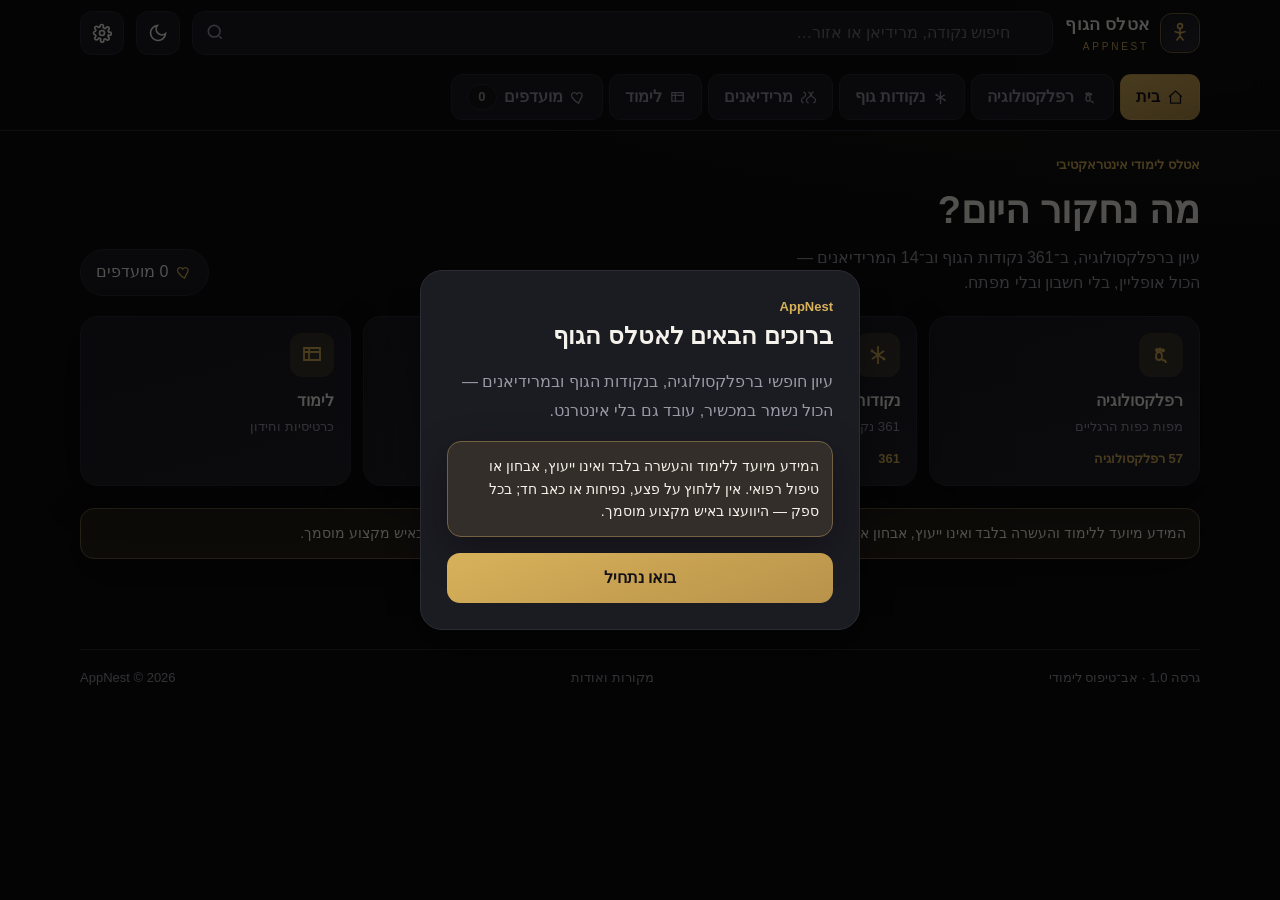
==== index.html @ bbc972d0 "Add files via upload" ====
<!doctype html>
<html lang="he" dir="rtl">
<head>
<meta charset="utf-8">
<meta name="viewport" content="width=device-width,initial-scale=1,viewport-fit=cover">
<meta name="theme-color" content="#0d0d0f">
<title>אטלס הגוף — AppNest</title>
<link rel="manifest" href="manifest.json">
<link rel="icon" href="icon-192.png">
<link rel="apple-touch-icon" href="icon-192.png">
<style>
:root{
  --gold:#d8b25a; --gold-2:#b8924a; --gold-soft:#e7cd8a;
  --bg:#0d0d0f; --bg2:#15151a; --card:#1b1b22; --card2:#22222b;
  --line:#2c2c36; --ink:#f4f2ea; --muted:#9a99a5; --ok:#5fbf8f; --bad:#e06a5c;
  --radius:18px; --shadow:0 14px 40px #00000055;
}
/* ---- palettes ---- */
[data-pal="onyx"]{ --gold:#d8b25a; --gold-2:#b8924a; --gold-soft:#e7cd8a; }
[data-pal="jade"]{ --gold:#6fc9a6; --gold-2:#3f9c7c; --gold-soft:#a6e6cf; }
[data-pal="ruby"]{ --gold:#e08a7d; --gold-2:#c05f52; --gold-soft:#f2b7ad; }
[data-pal="sky"]{ --gold:#7fb2e6; --gold-2:#4f86c6; --gold-soft:#b6d6f4; }
[data-pal="amethyst"]{ --gold:#b79ae0; --gold-2:#8a68c6; --gold-soft:#d8c6f2; }
/* ---- day mode ---- */
[data-theme="day"]{
  --bg:#f6f3ec; --bg2:#efeadf; --card:#ffffff; --card2:#f4f1e8;
  --line:#e0dccf; --ink:#1c1b18; --muted:#6d6a60; --shadow:0 14px 40px #1b160a14;
}
*{box-sizing:border-box}
html,body{margin:0}
body{
  font:16px/1.55 -apple-system,"Segoe UI",Arial,sans-serif;
  background:radial-gradient(120% 60% at 90% -10%, color-mix(in srgb,var(--gold) 12%, transparent), transparent 60%), var(--bg);
  color:var(--ink); -webkit-tap-highlight-color:transparent; min-height:100vh;
}
button,input,select,textarea{font:inherit;color:inherit}
button{cursor:pointer}
img{max-width:100%}
.hide{display:none!important}
.gold{color:var(--gold)}
h1,h2,h3{margin:0;font-weight:800}
small{color:var(--muted)}
.wrap{width:min(1120px,100% - 28px);margin:auto}

/* header */
header{position:sticky;top:0;z-index:20;background:color-mix(in srgb,var(--bg) 82%, transparent);backdrop-filter:blur(14px);border-bottom:1px solid var(--line)}
.bar{display:flex;align-items:center;gap:12px;padding:11px 0}
.brand{display:flex;align-items:center;gap:11px;cursor:pointer}
.logo{width:40px;height:40px;border-radius:12px;flex:none;display:grid;place-items:center;
  background:linear-gradient(150deg,#1a1a20,#2a2a34);border:1px solid color-mix(in srgb,var(--gold) 45%,var(--line));box-shadow:inset 0 0 0 1px #0004}
.logo svg{width:24px;height:24px}
.brand b{font-size:17px;letter-spacing:.2px}
.brand small{display:block;letter-spacing:.28em;font-size:10px;margin-top:1px}
.search{flex:1;position:relative;min-width:0}
.search input{width:100%;height:44px;border:1px solid var(--line);border-radius:13px;background:var(--card);padding:0 42px 0 14px}
.search svg{position:absolute;inset-inline-start:auto;inset-inline-end:13px;top:11px;width:20px;height:20px;color:var(--muted)}
.iconbtn{width:44px;height:44px;flex:none;border:1px solid var(--line);border-radius:12px;background:var(--card);display:grid;place-items:center}
.iconbtn svg{width:20px;height:20px}
.iconbtn:hover{border-color:color-mix(in srgb,var(--gold) 55%,var(--line))}

/* nav */
nav{display:flex;gap:6px;overflow-x:auto;padding:8px 0 10px;scrollbar-width:none}
nav::-webkit-scrollbar{display:none}
.tab{white-space:nowrap;border:1px solid var(--line);background:var(--card);border-radius:11px;padding:9px 15px;color:var(--muted);font-weight:600;display:flex;gap:7px;align-items:center}
.tab svg{width:17px;height:17px}
.tab.active{background:linear-gradient(160deg,var(--gold),var(--gold-2));color:#141018;border-color:transparent;font-weight:800}

main{padding:18px 0 90px}
.screen{animation:fade .25s ease}
@keyframes fade{from{opacity:0;transform:translateY(6px)}to{opacity:1;transform:none}}

/* home */
.hero{display:flex;justify-content:space-between;align-items:flex-end;gap:16px;margin:6px 0 20px}
.eyebrow{color:var(--gold);font-weight:700;font-size:13px}
.hero h1{font-size:clamp(25px,5vw,38px);margin-top:6px}
.hero p{color:var(--muted);margin:6px 0 0;max-width:46ch}
.favpill{border:1px solid var(--line);background:var(--card);border-radius:30px;padding:10px 15px;display:flex;gap:8px;align-items:center;white-space:nowrap}
.favpill svg{width:17px;height:17px;color:var(--gold)}
.tiles{display:grid;grid-template-columns:repeat(4,1fr);gap:12px}
.tile{text-align:start;border:1px solid var(--line);background:linear-gradient(165deg,var(--card),var(--card2));border-radius:var(--radius);padding:16px;display:flex;flex-direction:column;gap:12px;min-height:120px;box-shadow:var(--shadow);transition:transform .15s,border-color .15s}
.tile:hover{transform:translateY(-3px);border-color:color-mix(in srgb,var(--gold) 50%,var(--line))}
.tile .ic{width:44px;height:44px;border-radius:12px;display:grid;place-items:center;background:color-mix(in srgb,var(--gold) 16%,transparent);color:var(--gold)}
.tile .ic svg{width:24px;height:24px}
.tile b{font-size:16px}
.tile small{display:block;margin-top:3px}
.tile .cnt{margin-top:auto;font-size:13px;color:var(--gold);font-weight:700}

.section-head{display:flex;justify-content:space-between;align-items:flex-end;margin:24px 0 14px;gap:12px}
.section-head h2{font-size:20px}
.card{border:1px solid var(--line);background:var(--card);border-radius:var(--radius);box-shadow:var(--shadow)}

/* workspace (map + list) */
.workspace{display:grid;grid-template-columns:minmax(0,1.6fr) minmax(280px,.9fr);gap:14px}
.toolbar{display:flex;gap:9px;flex-wrap:wrap;align-items:center;padding:13px 15px;border-bottom:1px solid var(--line)}
.toolbar .seg{display:flex;gap:6px;flex-wrap:wrap}
.chip{border:1px solid var(--line);background:var(--bg2);border-radius:10px;padding:8px 12px;font-weight:600;font-size:14px;display:flex;gap:6px;align-items:center}
.chip svg{width:16px;height:16px}
.chip.active{background:linear-gradient(160deg,var(--gold),var(--gold-2));color:#141018;border-color:transparent}
select.chip{padding-inline-end:26px}
.stage{position:relative;background:var(--bg2);min-height:360px;display:grid;place-items:center;overflow:auto;max-height:72vh;padding:14px}
.stage.body{background:#050507;padding:0}
.stage img{display:block;width:var(--zoom,100%);max-width:none;height:auto;margin:auto}
.stage.body img{width:100%;max-width:520px}
.pin{position:absolute;width:34px;height:34px;border-radius:50%;border:3px solid #fff;background:var(--gold-2);color:#fff;font-weight:800;box-shadow:0 4px 12px #0009;display:grid;place-items:center;transform:translate(50%,-50%)}
.acupin{position:absolute;width:15px;height:15px;padding:0;border-radius:50%;border:2px solid #fff;background:var(--gold);box-shadow:0 1px 6px #000a;transform:translate(-50%,-50%);transition:.12s}
.acupin:hover,.acupin:focus{width:24px;height:24px;z-index:3;outline:none}
.map-note{margin:0;padding:12px 15px;border-top:1px solid var(--line);color:var(--muted);font-size:13px}
.zoombar{display:flex;gap:8px;align-items:center;padding:11px 15px;border-top:1px solid var(--line)}
.zoombar input{flex:1}
.zoombar button{width:38px;height:38px;border:1px solid var(--line);background:var(--bg2);border-radius:10px;font-weight:800}
.zonegrid{display:grid;grid-template-columns:repeat(auto-fill,minmax(46px,1fr));gap:7px;padding:13px 15px;border-top:1px solid var(--line)}
.zonegrid button{min-height:42px;border:1px solid color-mix(in srgb,var(--gold) 35%,var(--line));background:color-mix(in srgb,var(--gold) 10%,transparent);color:var(--gold);border-radius:10px;font-weight:800}
.zonegrid button:hover{background:linear-gradient(160deg,var(--gold),var(--gold-2));color:#141018}

.list{max-height:72vh;overflow:auto;padding:8px}
.list-head{display:flex;align-items:center;gap:8px;justify-content:space-between;padding:8px 8px 12px;flex-wrap:wrap}
.list-head b{font-size:15px}
.count{background:var(--bg2);border:1px solid var(--line);border-radius:20px;padding:2px 10px;font-size:13px;color:var(--muted)}
.row{width:100%;text-align:start;border:1px solid transparent;background:transparent;border-radius:13px;padding:10px;display:grid;grid-template-columns:48px 1fr 16px;gap:10px;align-items:center;color:var(--ink)}
.row:hover{background:var(--card2);border-color:var(--line)}
.code{direction:ltr;min-width:48px;height:48px;padding:0 6px;border-radius:12px;background:color-mix(in srgb,var(--gold) 14%,transparent);color:var(--gold);display:grid;place-items:center;font-weight:800;font-size:14px}
.row b{display:block;font-size:15px}
.row small{display:block}
.row em{font-style:normal;font-size:11px;color:var(--gold);font-weight:700}
.row .chev{color:var(--muted)}
.empty{text-align:center;color:var(--muted);padding:34px 14px}

/* meridians grid */
.mgrid{display:grid;grid-template-columns:repeat(auto-fill,minmax(150px,1fr));gap:12px}
.mcard{text-align:start;border:1px solid var(--line);background:var(--card);border-radius:var(--radius);padding:14px;display:flex;flex-direction:column;gap:6px}
.mcard:hover{border-color:color-mix(in srgb,var(--gold) 50%,var(--line))}
.mcard .ab{direction:ltr;font-weight:800;color:var(--gold);letter-spacing:1px}
.mcard b{font-size:15px}
.mcard small{color:var(--muted)}
.mdot{width:100%;height:6px;border-radius:6px;margin-top:4px;background:linear-gradient(90deg,var(--gold),var(--gold-2))}

/* detail sheet */
.scrim{position:fixed;inset:0;background:#0009;z-index:40;opacity:0;pointer-events:none;transition:.2s}
.scrim.open{opacity:1;pointer-events:auto}
.sheet{position:fixed;inset-block:0;inset-inline-end:0;width:min(94vw,440px);background:var(--card);z-index:41;box-shadow:var(--shadow);transform:translateX(110%);transition:transform .25s;overflow:auto;padding:22px}
[dir=rtl] .sheet{transform:translateX(-110%)}
.sheet.open{transform:none!important}
.sheet .x{position:absolute;inset-inline-start:16px;top:16px;border:1px solid var(--line);background:var(--bg2);border-radius:10px;width:38px;height:38px;display:grid;place-items:center}
.sheet .bigcode{direction:ltr;width:70px;height:70px;border-radius:18px;background:linear-gradient(160deg,var(--gold),var(--gold-2));color:#141018;display:grid;place-items:center;font-weight:800;font-size:20px;margin-top:34px}
.sheet .type{color:var(--gold);font-weight:700;font-size:13px;margin-top:14px}
.sheet h2{font-size:25px;margin:4px 0 2px}
.sheet .zh{direction:ltr;color:var(--muted)}
.sheet section{border-top:1px solid var(--line);padding:15px 0 0;margin-top:15px}
.sheet section b{font-size:13px;color:var(--muted);display:block;margin-bottom:5px}
.sheet section p{margin:0;line-height:1.7}
.sheet .en{direction:ltr;font-size:14px;color:var(--muted)}
.warn{background:color-mix(in srgb,var(--gold) 12%,transparent);border:1px solid color-mix(in srgb,var(--gold) 40%,var(--line));border-radius:14px;padding:13px;margin-top:16px;font-size:14px;line-height:1.6}
.btn{width:100%;border:0;border-radius:13px;padding:13px;font-weight:800;background:linear-gradient(160deg,var(--gold),var(--gold-2));color:#141018;margin-top:16px;display:flex;gap:8px;align-items:center;justify-content:center}
.btn.ghost{background:var(--bg2);color:var(--ink);border:1px solid var(--line)}
.btn svg{width:18px;height:18px}

/* learn */
.learn-wrap{max-width:640px;margin:auto}
.flash{min-height:260px;display:flex;flex-direction:column;justify-content:center;align-items:center;text-align:center;padding:30px;gap:14px}
.flash .code{width:auto;height:auto;padding:8px 16px;font-size:22px}
.flash .q{font-size:20px;font-weight:700}
.flash .a{color:var(--muted);line-height:1.7}
.opts{display:grid;gap:10px;margin-top:8px}
.opt{border:1px solid var(--line);background:var(--card);border-radius:13px;padding:13px 15px;text-align:start;font-weight:600}
.opt:hover{border-color:color-mix(in srgb,var(--gold) 50%,var(--line))}
.opt.correct{background:color-mix(in srgb,var(--ok) 22%,transparent);border-color:var(--ok)}
.opt.wrong{background:color-mix(in srgb,var(--bad) 20%,transparent);border-color:var(--bad)}
.progress{height:8px;background:var(--bg2);border:1px solid var(--line);border-radius:8px;overflow:hidden;margin:14px 0}
.progress i{display:block;height:100%;background:linear-gradient(90deg,var(--gold),var(--gold-2));width:0;transition:.3s}

/* settings/forms */
.field{margin:14px 0}
.field label{display:block;font-weight:700;margin-bottom:7px;font-size:14px}
.field input,.field select{width:100%;height:46px;border:1px solid var(--line);border-radius:12px;background:var(--bg2);padding:0 13px}
.pals{display:flex;gap:10px;flex-wrap:wrap}
.pals button{width:46px;height:46px;border-radius:50%;border:2px solid var(--line);position:relative}
.pals button.active{border-color:var(--ink);box-shadow:0 0 0 2px var(--gold)}
.seg-toggle{display:flex;border:1px solid var(--line);border-radius:12px;overflow:hidden}
.seg-toggle button{flex:1;padding:12px;background:var(--bg2);font-weight:700}
.seg-toggle button.active{background:linear-gradient(160deg,var(--gold),var(--gold-2));color:#141018}
.setrow{display:flex;gap:10px;flex-wrap:wrap;margin-top:10px}
.setrow .btn{margin-top:0;flex:1;min-width:140px}

/* onboarding */
.modal{position:fixed;inset:0;z-index:60;background:#000a;display:grid;place-items:center;padding:18px}
.modal .box{background:var(--card);border:1px solid var(--line);border-radius:22px;padding:26px;max-width:440px;width:100%;box-shadow:var(--shadow)}
.modal h2{font-size:24px}
.modal .steps{color:var(--muted);line-height:1.8;margin:14px 0}

footer{border-top:1px solid var(--line);padding:18px 0 26px;color:var(--muted);font-size:13px;display:flex;gap:6px;justify-content:space-between;flex-wrap:wrap}
footer a{color:var(--gold)}

@media(max-width:820px){
  .tiles{grid-template-columns:1fr 1fr}
  .workspace{grid-template-columns:1fr}
  .brand small{display:none}
  .hero{flex-direction:column;align-items:stretch}
}
@media(prefers-reduced-motion:reduce){*{animation:none!important;transition:none!important}}
</style>
</head>
<body data-pal="onyx" data-theme="night" dir="rtl">

<header>
  <div class="wrap bar">
    <div class="brand" data-go="home">
      <span class="logo"><svg viewBox="0 0 24 24" fill="none" stroke="var(--gold)" stroke-width="1.7"><circle cx="12" cy="5" r="2.4"/><path d="M12 7.4V15M12 15l-3.4 4.6M12 15l3.4 4.6M6.5 10.5 12 12l5.5-1.5"/><circle cx="12" cy="12" r="0.9" fill="var(--gold)" stroke="none"/></svg></span>
      <div><b>אטלס הגוף</b><small class="gold">APPNEST</small></div>
    </div>
    <div class="search">
      <svg viewBox="0 0 24 24" fill="none" stroke="currentColor" stroke-width="2"><circle cx="11" cy="11" r="7"/><path d="m20 20-3.2-3.2"/></svg>
      <input id="q" placeholder="חיפוש נקודה, מרידיאן או אזור…" autocomplete="off">
    </div>
    <button class="iconbtn" id="themeBtn" aria-label="מצב תצוגה"><svg id="themeIco" viewBox="0 0 24 24" fill="none" stroke="currentColor" stroke-width="2"><path d="M21 12.8A9 9 0 1 1 11.2 3 7 7 0 0 0 21 12.8Z"/></svg></button>
    <button class="iconbtn" data-go="settings" aria-label="הגדרות"><svg viewBox="0 0 24 24" fill="none" stroke="currentColor" stroke-width="2"><circle cx="12" cy="12" r="3"/><path d="M19.4 15a1.6 1.6 0 0 0 .3 1.8l.1.1a2 2 0 1 1-2.8 2.8l-.1-.1a1.6 1.6 0 0 0-2.7 1.1V21a2 2 0 0 1-4 0v-.2A1.6 1.6 0 0 0 7 19.3l-.1.1a2 2 0 1 1-2.8-2.8l.1-.1A1.6 1.6 0 0 0 3 13.8a2 2 0 0 1 0-3.6 1.6 1.6 0 0 0 1.2-2.6l-.1-.1A2 2 0 1 1 6.9 4.7l.1.1A1.6 1.6 0 0 0 9.7 3.9V3.8a2 2 0 0 1 4 0v.2A1.6 1.6 0 0 0 17 5.5l.1-.1a2 2 0 1 1 2.8 2.8l-.1.1a1.6 1.6 0 0 0 1.2 2.6h.2a2 2 0 0 1 0 4h-.2a1.6 1.6 0 0 0-1.4.9Z"/></svg></button>
  </div>
  <div class="wrap"><nav id="nav"></nav></div>
</header>

<main class="wrap"><div id="view"></div></main>

<footer class="wrap">
  <span>גרסה 1.0 · אב־טיפוס לימודי</span>
  <span data-go="about" style="cursor:pointer">מקורות ואודות</span>
  <span>AppNest © 2026</span>
</footer>

<div class="scrim" id="scrim"></div>
<aside class="sheet" id="sheet"></aside>

<script>window.ATLAS={"points":[{"c":"LU 1","py":"Zhongfu","zh":"中府","m":"LU","loc":"Laterosuperior to the sternum, 1 cun below Yunmen (LU 2), at the level of the first intercostal space, 6 cun lateral to the anterior midline.","ind":"cough, asthma, pain in the chest, shoulder and back, fullness in the chest.","mth":"Puncture obliquely 0.5-0.8 cun towards the lateral aspect of the chest. To avoid injuring the lung, never puncture deeply towards the medial aspect. Moxibustion is applicable."},{"c":"LU 2","py":"Yunmen","zh":"雲(云)門(门)","m":"LU","loc":"In the superior lateral part of the anterior thoracic wall, superior to the coracoid process of scapula, in the depression of the infraclavicular fossa, 6 cun lateral to the anterior midline.","ind":"cough, asthma, pain in the chest, shoulder and arm, fullness in the chest.","mth":"Puncture obliquely 0.5-0.8 inch towards the lateral aspect of the chest. To avoid injuring the lung, never puncture deeply towards the medial aspect. Moxibustion is applicable."},{"c":"LU 3","py":"Tianfu","zh":"天府","m":"LU","loc":"On the medial aspect of the upper arm, 3 cun below the end of axillary fold, on the radial side of m. biceps brachii.","ind":"asthma, epistaxis, pain in the medial aspect of the upper arm.","mth":"Puncture perpendicularly 0.5-1 inch."},{"c":"LU 4","py":"Xiabai","zh":"俠(侠)白","m":"LU","loc":"On the medial aspect of the upper arm, 4 cun below the anterior end of the axillary fold, or 5 cun above the cubital crease, on the radial side of m. biceps brachii.","ind":"cough, fullness in the chest, pain in the medial aspect of the upper arm.","mth":"Puncture perpendicularly 0.5-1 inch. Moxibustion is applicable."},{"c":"LU 5","py":"Chize","zh":"尺澤(泽,沢)","m":"LU","loc":"On the cubital crease, in the depression of the radial side of the tendon of m. biceps brachii. This point is located with the elbow slightly flexed.","ind":"cough, hemoptysis, afternoon fever, asthma, sore throat, fullness in the chest, infantile convulsion, spasmodic pain of the elbow and arm, mastitis.","mth":"puncture perpendicularly 0.5-1 inch."},{"c":"LU 6","py":"Kongzui","zh":"孔最","m":"LU","loc":"On the palmar aspect of the forearm, on the line joining Taiyuan (LU 9) and Chize (LU 5), 7 cun above the transverse crease of the wrist.","ind":"cough, pain in the chest, asthma, hemoptysis, sore throat, spasmodic pain of the elbow and arm.","mth":"Puncture perpendicularly 0.5-1 inch. Moxibustion is applicable."},{"c":"LU 7","py":"Lieque","zh":"列缺","m":"LU","loc":"Superior to the styloid process of the radius, 1.5 cun above the transverse crease of the wrist between the tendons of brachioradial muscle and abductor pollicis longus muscle. When the index fingers and thumbs of both hands are crossed with the index finger of one hand placed on the styloid process of the radius of the other, the point is in the depression right under the tip of the index finger.","ind":"headache, migraine, neck rigidity, cough, asthma, sore throat, facial paralysis, toothache, pain and weakness of the wrist.","mth":"","heN":"לְיֵה צְ'וֵוה","heL":"בצד האגודל של האמה, בערך רוחב שתי אצבעות מעל קפל שורש כף היד, בתוך השקע שבין הגידים.","heA":"במסורת הסינית הנקודה שייכת למרידיאן הריאות ומשויכת לאזור הנשימה, הגרון, הראש והעורף."},{"c":"LU 8","py":"Jingqu","zh":"經(经,経)渠","m":"LU","loc":"1 cun above the transverse crease of the wrist in the depression on the lateral side of the radial artery.","ind":"cough, asthma, fever, pain in the chest, sore throat, pain in the wrist.","mth":"Puncture perpendicularly 0.1-0.3 inch. Avoid puncturing the radial artery."},{"c":"LU 9","py":"Taiyuan","zh":"太淵(渊)","m":"LU","loc":"At the radial end of the transverse crease of the wrist, in the depression on the lateral side of the radial artery.","ind":"cough, asthma, hemoptysis, sore throat, palpitation, pain in the chest, wrist and arm.","mth":"Puncture perpendicularly 0.2-0.3 inch. Avoid puncturing the radial artery. Moxibustion is applicable."},{"c":"LU 10","py":"Yuji","zh":"魚(鱼)際(际)","m":"LU","loc":"On the radial aspect of the midpoint of the first metacarpal bone, on the junction of the red and white skin (i.e., the junction of the dorsum and palm of the hand).","ind":"cough, hemoptysis, sore throat, loss of voice, fever, feverish sensation in the palm.","mth":"Puncture perpendicularly 0.5-0.8 inch. Moxibustion is applicable."},{"c":"LU 11","py":"Shaoshang","zh":"少商","m":"LU","loc":"On the radial side of the thumb, about 0.1 cun posterior to the corner of the nail.","ind":"sore throat, cough, asthma, epistaxis, fever, loss of consciousness, mania, spasmodic pain of the thumb.","mth":"Puncture 0.1 inch, or prick the point to cause bleeding."},{"c":"LI 1","py":"Shangyang","zh":"商陽(阳)","m":"LI","loc":"On the radial side of the index finger, about 0.1 cun posterior to the corner of the nail.","ind":"toothache, sore throat, swelling of the submandibular region, numbness of fingers, febrile diseases with anhidrosis, loss of consciousness.","mth":"Puncture 0.1 inch, or prick the point to cause bleeding."},{"c":"LI 2","py":"Erjian","zh":"二間(间)","m":"LI","loc":"In the depression of the radial side of the index finger, distal to the 2nd metacarpal-phalangeal (MCP) joint. The point is located with the finger slightly flexed.","ind":"blurred vision, epistaxis, toothache, sore throat, febrile diseases.","mth":"Puncture perpendicularly 0.2-0.3 inch. Moxibustion is applicable."},{"c":"LI 3","py":"Sanjian","zh":"三間(间)","m":"LI","loc":"When a loose fist is made, the point is on the radial side of the index finger, in the depression proximal to the head of the second metacarpal bone.","ind":"toothache, ophthalmalgia, sore throat, redness and swelling of fingers and the dorsum of the hand.","mth":"Puncture perpendicularly 0.5-0.8 inch. Moxibustion is applicable."},{"c":"LI 4","py":"Hegu, Hoku","zh":"合谷","m":"LI","loc":"On the dorsum of the hand, between the 1st and 2nd metacarpal bones; approximately in the middle of the 2nd metacarpal bone on the radial side. Or, place in coincident position the transverse crease of the interphalangeal joint of the thumb with the margin of the web between the thumb and the index finger of the other hand. The point is where the tip of the thumb touches.","ind":"headache, pain in the neck, redness, swelling and pain of the eye, epistaxis, nasal obstruction, rhinorrhea, toothache, deafness, swelling of the face, sore throat, parotitis, trismus, facial paralysis, febrile diseases with anhidrosis, hyperhidrosis, abdominal pain, dysentery, constipation, amenorrhea, delayed labor, infantile convulsion, pain, weakness and motor impairment of the upper limbs.","mth":"Puncture perpendicularly 0.5-1 inch. Moxibustion is applicable.","heN":"חֶה גוּ","heL":"בגב כף היד, בתוך השריר שבין האגודל לאצבע. הצמידו אגודל ואצבע וחפשו את שיא הבליטה שנוצרת.","heA":"נקודה מרכזית במרידיאן המעי הגס. במסורת היא משויכת בעיקר לראש, לפנים, ללסת ולמתח באזור הצוואר והיד.","heC":"בהריון אין ללחוץ על נקודה זו ללא הנחיה מקצועית."},{"c":"LI 5","py":"Yangxi","zh":"陽(阳)谿(溪)","m":"LI","loc":"On the radial side of the wrist. When the thumb is tilted upward, it is in the depression between the tendons of m. extensor pollicis longus and brevis.","ind":"headache, redness, pain and swelling of the eye, toothache, sore throat, pain in the wrist.","mth":"Puncture perpendicularly 0.3-0.5 inch. Moxibustion is applicable."},{"c":"LI 6","py":"Pianli","zh":"偏歷(历)","m":"LI","loc":"With the elbow flexed and the radial side of arm upward, the point is on the line joining Yangxi (LI 5) and Quchi (LI 11), 3 cun above the crease of the wrist.","ind":"redness of the eye, tinnitus, deafness, epistaxis, aching of the hand and arm, sore throat, edema.","mth":"Puncture perpendicularly or obliquely 0.5-0.8 inch. Moxibustion is applicable."},{"c":"LI 7","py":"Wenliu","zh":"溫(温)溜","m":"LI","loc":"With the elbow flexed and the radial side of arm upward, the point is on the line connecting Yangxi (LI 5) and Quchi (LI 11), 5 cun above the crease of the wrist.","ind":"headache, swelling of the face, sore throat, borborygmus, abdominal pain, aching of the shoulder and arm.","mth":"Puncture perpendicularly 0.5-1.0 inch. Moxibustion is applicable."},{"c":"LI 8","py":"Xialian","zh":"下廉","m":"LI","loc":"On the line joining Yangxi (LI 5) and Quchi (LI 11), 4 cun below the cubital crease.","ind":"abdominal pain, borborygmus, pain in the elbow and arm, motor impairment of the upper limbs.","mth":"Puncture perpendicularly 0.5-1.0 inch. Moxibustion is applicable."},{"c":"LI 9","py":"Shanglian","zh":"上廉","m":"LI","loc":"On the line joining Yangxi (LI 5) and Quchi (LI 11), 3 cun below the cubital crease.","ind":"aching of the shoulder and arm, motor impairment of the upper limbs, numbness of the hand and arm, borborygmus, abdominal pain.","mth":"Puncture perpendicularly 0.5-1.0 inch. Moxibustion is applicable."},{"c":"LI 10","py":"Shousanli","zh":"手三里","m":"LI","loc":"On the line joining Yangxi (LI 5) and Quchi (LI 11), 2 cun below the cubital crease.","ind":"abdominal pain, diarrhea, toothache, swelling of the cheek, motor impairment of the upper limbs, pain in the shoulder and back.","mth":"Puncture perpendicularly 0.8-1.2 inches. Moxibustion is applicable."},{"c":"LI 11","py":"Quchi","zh":"曲池","m":"LI","loc":"When the elbow is flexed, the point is in the depression at the lateral end of the transverse cubital crease, midway between Chize (LU 5) and the lateral epicondyle of the humerus.","ind":"sore throat, toothache, redness and pain of the eye, scrofula, urticaria, motor impairment of the upper extremities, abdominal pain, vomiting, diarrhea, febrile diseases.","mth":"Puncture perpendicularly 1.0-1.5 inches. Moxibustion is applicable.","heN":"צ'וּ צְ'ה","heL":"כופפו את המרפק. הנקודה נמצאת בשקע שבקצה החיצוני של קפל המרפק.","heA":"שייכת למרידיאן המעי הגס. במסורת היא משויכת לחום בגוף, לעור, למרפק ולתנועה של היד והכתף."},{"c":"LI 12","py":"Zhouliao","zh":"肘髎(髎)","m":"LI","loc":"When the elbow is flexed, the point is on the lateral side of the upper arm, 1 cun above Quchi (LI 11), on the border of humerus.","ind":"pain, numbness and contracture of the elbow and arm.","mth":"Puncture perpendicularly 0.5-1.0 inch. Moxibustion is applicable."},{"c":"LI 13","py":"Shouwuli","zh":"手五里","m":"LI","loc":"On the lateral side of the upper arm, on the line connecting Quchi (LI 11) and Jianyu (LI 15), 3 cun above Quchi (LI 11).","ind":"contracture and pain of the elbow and arm, scrofula.","mth":"Puncture perpendicularly 0.5-1.0 inch. Avoid injuring the artery."},{"c":"LI 14","py":"Binao","zh":"臂臑","m":"LI","loc":"On the lateral side of the upper arm, on the line joining Quchi (Ll 11) and Jianyu (LI 15), 7 cun above Quchi (Ll 11), at the insertion of m. deltoideus.","ind":"pain in the shoulder and arm, rigidity of the neck, scrofula.","mth":"Puncture perpendicularly or obliquely upward 0.8-1.5 inches. Moxibustion is applicable."},{"c":"LI 15","py":"Jianyu","zh":"肩髃(髃)","m":"LI","loc":"Antero-inferior to the acromion, on the upper portion of m. deltoideus. When the arm is in full abduction, the point is in the depression appearing at the anterior border of the acromioclavicular joint.","ind":"pain in the shoulder and arm, motor impairment of the upper extremities, rubella, scrofula.","mth":"Puncture perpendicularly or obliquely 0.8-1.5 inches. Moxibustion is applicable."},{"c":"LI 16","py":"Jugu","zh":"巨骨(骨)","m":"LI","loc":"In the upper aspect of the shoulder, in the depression between the acromial extremity of the clavicle and the scapular spine.","ind":"pain and motor impairment of the upper extremities, pain in the shoulder and back.","mth":"Puncture perpendicularly 0.5-0.7 inch. Moxibustion is applicable."},{"c":"LI 17","py":"Tianding","zh":"天鼎","m":"LI","loc":"On the lateral side of the neck, at the posterior border of sternocleidomastoid muscle, beside the laryngeal protuberance, at the midpoint of the line connecting Futu (LI 18) and Quepen (ST 12).","ind":"sudden loss of voice, sore throat, scrofula, goiter.","mth":"Puncture perpendicularly 0.3-0.5 inch. Moxibustion is applicable."},{"c":"LI 18","py":"Futu","zh":"扶突","m":"LI","loc":"On the lateral side of the neck, level with the tip of Adam's apple, between the sternal head and clavicular head of m. sternocleidomastoideus.","ind":"cough, asthma, sore throat, sudden loss of voice, scrofula, goiter.","mth":"Puncture perpendicularly 0.3-0.5 inch. Moxibustion is applicable."},{"c":"LI 19","py":"Kouheliao","zh":"口禾髎(髎)","m":"LI","loc":"Right below the lateral margin of the nostril, level with Renzhong (Shuigou, GV 26).","ind":"nasal obstruction, epistaxis, deviation of the mouth.","mth":"Puncture obliquely 0.2-0.3 inch."},{"c":"LI 20","py":"Yingxiang","zh":"迎(迎)香","m":"LI","loc":"In the nasolabial groove, at the level of the midpoint of the lateral border of ala nasi.","ind":"nasal obstruction, hyposmia, epistaxis, rhinorrhea, deviation of the mouth, itching and swelling of the face.","mth":"Puncture obliquely or subcutaneously 0.3-0.5 inch."},{"c":"ST 1","py":"Chengqi","zh":"承泣","m":"ST","loc":"With the eyes looking straight forward, the point is directly below the pupil, between the eyeball and the infraorbital ridge.","ind":"redness, swelling and pain of the eye, lacrimation, night blindness, eyelid twitching, facial paralysis (bell's palsy).","mth":"Push the eyeball upward with the left thumb and puncture perpendicularly and slowly 0.5-1.0 inch along the infraorbital ridge. It is not advisable to manipulate the needle with large amplitude."},{"c":"ST 2","py":"Sibai","zh":"四白","m":"ST","loc":"Directly below the pupil, in the depression at the infraorbital foramen.","ind":"redness, pain and itching of the eye, facial paralysis, eyelid twitching, pain in the face.","mth":"Puncture perpendicularly 0.2-0.3 inch. It is not advisable to puncture deeply."},{"c":"ST 3","py":"Juliao","zh":"巨髎(髎)","m":"ST","loc":"Directly below the pupil, at the level of the lower border of ala nasi, on the lateral side of the nasolabial groove.","ind":"facial paralysis, eyelid twitching, epistaxis, toothache, swelling of lips and cheek.","mth":"Puncture perpendicularly 0.3-0.5 inch. Moxibustion is applicable."},{"c":"ST 4","py":"Dicang","zh":"地倉(仓)","m":"ST","loc":"Lateral to the corner of the mouth, directly below the pupil.","ind":"deviation of the mouth, hypersalivation, eyelid twitching.","mth":""},{"c":"ST 5","py":"Daying","zh":"大迎(迎)","m":"ST","loc":"Anterior to the angle of mandible, on the anterior border of the attached portion of m. masseter where the pulsation of facial artery is palpable, in the groove-like depression appearing when the cheek is bulged.","ind":"facial paralysis, trismus, swelling of the cheek, facial pain, toothache.","mth":"Avoid puncturing the artery. Puncture obliquely 0.3-0.5 inch. Moxibustion is applicable."},{"c":"ST 6","py":"Jiache","zh":"頰(颊)車(车)","m":"ST","loc":"One finger-breadth (middle finger) anterior and superior to the lower angle of the mandible where m. masseter is prominence when the teeth are clenched and depressive when it is pressed.","ind":"facial paralysis, toothache, swelling of the cheek and face, mumps, trismus.","mth":""},{"c":"ST 7","py":"Xiaguan","zh":"下關(关,関)","m":"ST","loc":"On the face, anterior to the ear, in the depression between the zygomatic arch and the mandibular notch. This point is located with the mouth closed.","ind":"deafness, tinnitus, otorrhea, toothache, facial paralysis, pain of the face, motor impairment of the jaw.","mth":"Puncture perpendicularly 0.1- 0.5 cun. Moxibustion is applicable."},{"c":"ST 8","py":"Touwei","zh":"頭(头)維(维)","m":"ST","loc":"On the lateral side of the head, 0.5 cun above the anterior hairline at the corner of the forehead, and 4.5 cun lateral to the midline of the head.","ind":"headache, blurred vision, ophthalmalgia, lacrimation.","mth":"Puncture 0.5-1.0 inch subcutaneously."},{"c":"ST 9","py":"Renying","zh":"人迎(迎)","m":"ST","loc":"Level with the tip of Adam's apple where the pulsation of common carotid artery is palpable, on the anterior border of sternocleidomastoid muscle.","ind":"sore throat, asthma, goiter, dizziness, flushing of the face.","mth":"Avoid puncturing the common carotid artery, puncture perpendicularly 0.3-0.5 inch."},{"c":"ST 10","py":"Shuitu","zh":"水突","m":"ST","loc":"At the midpoint of the line joining Renying (ST 9) and Qishe (ST 11), on the anterior border of m. sternocleidomastoid muscle.","ind":"sore throat, asthma, cough.","mth":"Puncture perpendicularly 0.3-0.5 inch. Moxibustion is applicable."},{"c":"ST 11","py":"Qishe","zh":"氣(气,気)舍(舎)","m":"ST","loc":"At the superior border of the sternal extremity of the clavicle, between the sternal head and clavicular head of m. sternocleidomastoideus.","ind":"sore throat, pain and rigidity of the neck, asthma, hiccup, goiter.","mth":"Puncture perpendicularly 0.3-0.5 inch. Moxibustion is applicable."},{"c":"ST 12","py":"Quepen","zh":"缺盆","m":"ST","loc":"In the midpoint of the supraclavicular fossa, 4 cun lateral to the anterior midline.","ind":"cough, asthma, sore throat, pain in the supraclavicular fossa.","mth":"Avoid puncturing the artery. Puncture perpendicularly 0.3-0.5 inch."},{"c":"ST 13","py":"Qihu","zh":"氣(气,気)戶","m":"ST","loc":"At the lower border of the middle of the clavicle, 4 cun lateral to the anterior midline.","ind":"fullness in the chest, asthma, cough, hiccup, chest pain and hypochondriac pain.","mth":""},{"c":"ST 14","py":"Kufang","zh":"庫(库)房","m":"ST","loc":"In the 1st intercostal space, 4 cun lateral to the anterior midline.","ind":"sensation of fullness in the chest, chest pain, cough.","mth":"Puncture‚Ä¢ obliquely 0.3-0.5 inch. Moxibustion is applicable."},{"c":"ST 15","py":"Wuyi","zh":"屋翳","m":"ST","loc":"In the 2nd intercostal space, 4 cun lateral to the anterior midline.","ind":"fullness and pain in the chest and the costal region, cough, asthma, mastitis.","mth":""},{"c":"ST 16","py":"Yingchuang","zh":"膺窗(窓)","m":"ST","loc":"In the 3rd intercostal space, 4 cun lateral to the anterior midline.","ind":"fullness and pain in the chest and hypochondrium, cough, asthma, mastitis.","mth":"Puncture obliquely 0.3-0.5 inch. Moxibustion is applicable."},{"c":"ST 17","py":"Ruzhong","zh":"(乳)中","m":"ST","loc":"In the 4th intercostal space, in the centre of the nipple, 4 cun lateral to the anterior midline.","ind":"","mth":""},{"c":"ST 18","py":"Rugen","zh":"(乳)根","m":"ST","loc":"On the chest, directly below the nipple, on the lower border of breast, in the 5th intercostal space, 4 cun laterals to the anterior midline.","ind":"pain in the chest, cough, asthma, mastitis, insufficient lactation.","mth":"Puncture obliquely 0.3-0.5 inch. Moxibustion is applicable."},{"c":"ST 19","py":"Burong","zh":"不容","m":"ST","loc":"6 cun above the umbilicus, 2 cun lateral to Juque (CV 14).","ind":"abdominal distension, vomiting, gastric pain, anorexia.","mth":"Puncture perpendicularly 0.5-0.8 inch. Moxibustion is applicable."},{"c":"ST 20","py":"Chengman","zh":"承滿(满,満)","m":"ST","loc":"5 cun above the umbilicus, 2 cun lateral to Shangwan (CV 13).","ind":"gastric pain, abdominal distension, vomiting, anorexia.","mth":""},{"c":"ST 21","py":"Liangmen","zh":"梁門(门)","m":"ST","loc":"4 cun above the umbilicus, 2 cun lateral to Zhongwan (CV 12).","ind":"gastric pain, vomiting, anorexia, abdominal distension, diarrhea.","mth":"Puncture perpendicularly 0.8-1.0 inch. Moxibustion is applicable."},{"c":"ST 22","py":"Guanmen","zh":"關(关,関)門(门)","m":"ST","loc":"3 cun above the umbilicus, 2 cun lateral to Jianli (CV 11).","ind":"abdominal distension and pain, anorexia, borborygmus, diarrhea, edema.","mth":""},{"c":"ST 23","py":"Taiyi","zh":"太乙","m":"ST","loc":"2 cun above the umbilicus, 2 cun lateral to Xiawan (CV 10).","ind":"gastric pain, irritability, mania, indigestion.","mth":"Puncture perpendicularly 0.7-1.0 inch. Moxibustion is applicable."},{"c":"ST 24","py":"Huaroumen","zh":"滑(滑)肉門(门)","m":"ST","loc":"1 cun above the umbilicus, 2 cun lateral to Shuifen (CV 9).","ind":"gastric pain, vomiting, mania.","mth":""},{"c":"ST 25","py":"Tianshu","zh":"天樞(枢)","m":"ST","loc":"2 cun lateral to the centre of the umbilicus.","ind":"abdominal pain and distension, borborygmus, pain around the umbilicus, constipation, diarrhea, dysentery, irregular menstruation, edema.","mth":"Puncture perpendicularly 0.7-1.2 inches. Moxibustion is applicable."},{"c":"ST 26","py":"Wailing","zh":"外陵","m":"ST","loc":"1 cun below the umbilicus, 2 cun lateral to Yinjiao (CV 7).","ind":"abdominal pain, hernia, dysmenorrhea.","mth":"Puncture perpendicularly 0.7-1.2 inches. Moxibustion is applicable."},{"c":"ST 27","py":"Daju","zh":"大巨","m":"ST","loc":"2 cun below the umbilicus, 2 cun lateral to Shimen (CV 5).","ind":"lower abdominal distension, dysuria, hernia, seminal emission, premature ejaculation.","mth":"Puncture perpendicularly 0.7-1.2 inches. Moxibustion is applicable."},{"c":"ST 28","py":"Shuidao","zh":"水道(道)","m":"ST","loc":"3 cun below the umbilicus, 2 cun lateral to Guanyuan (CV 4).","ind":"lower abdominal distension, retention of urine, edema, hernia, dysmenorrhea, sterility.","mth":"Puncture perpendicularly 0.7-1.2 inches. Moxibustion is applicable."},{"c":"ST 29","py":"Guilai","zh":"歸(归,帰)來(来)","m":"ST","loc":"4 cun below the umbilicus, 2 cun lateral to Zhongji (CV 3).","ind":"abdominal pain, hernia, dysmenorrhea, irregular menstruation, amenorrhea, leukorrhea, prolapse of the uterus.","mth":"Puncture perpendicularly 0.7-1.2 inches. Moxibustion is applicable."},{"c":"ST 30","py":"Qichong","zh":"氣(气,気)衝(冲)","m":"ST","loc":"5 cun below the umbilicus, 2 cun lateral to Qugu (CV 2).","ind":"abdominal pain, borborygmus, hernia, swelling and pain of the external genitalia, impotence, dysmenorrhea, irregular menstruation.","mth":""},{"c":"ST 31","py":"Biguan","zh":"髀(髀)關(关,関)","m":"ST","loc":"On the anterior side of the thigh and on the line connecting the anterosuperior iliac spine and the superiolateral corner of the patella, on the level of the perineum when the thigh is fixed, in the depression lateral to the sartorius muscle.","ind":"pain in the thigh, muscular atrophy, motor impairment, numbness and pain of the lower extremities.","mth":"Puncture perpendicularly 1.0-1.5 inches. Moxibustion is applicable."},{"c":"ST 32","py":"Futu","zh":"伏兎(兔)","m":"ST","loc":"On the line connecting the anterior superior iliac spine and lateral border of the patella, 6 cun above the laterosuperior border of the patella.","ind":"pain in the lumbar and iliac region, coldness of the knee, paralysis or motor impairment and pain of the lower extremities, beriberi.","mth":"Puncture perpendicularly 1.0-1.5 inches. Moxibustion is applicable."},{"c":"ST 33","py":"Yinshi","zh":"陰(阴)市","m":"ST","loc":"When the knee is flexed, the point is 3 cun above the laterosuperior border of the patella, on the line joining the laterosuperior border of the patella and the anterior superior iliac spine.","ind":"numbness, soreness, motor impairment of the leg and knee, motor impairment of the lower extremities.","mth":"Puncture perpendicularly 0.7-1.0 inch. Moxibustion is applicable."},{"c":"ST 34","py":"Liangqiu","zh":"梁丘","m":"ST","loc":"When the knee is flexed, the point is 2 cun above the laterosuperior border of the patella.","ind":"pain and numbness of the knee, gastric pain, mastitis, motor impairment of the lower extremities.","mth":"Puncture perpendicularly 05-1.0 inch. Moxibustion is applicable."},{"c":"ST 35","py":"Dubi","zh":"犢(犊)鼻","m":"ST","loc":"When the knee is flexed, the point is at the lower border of the patella, in the depression lateral to the patellar ligament.","ind":"pain, numbness and motor impairment of the knee, beriberi.","mth":"Puncture perpendicularly 0.7-1.0 inch. Moxibustion is applicable."},{"c":"ST 36","py":"Zusanli","zh":"足三里","m":"ST","loc":"3 cun below Dubi (ST 35), one finger-breadth (middle finger) from the anterior border of the tibia.","ind":"gastric pain, vomiting, hiccup, abdominal distension, borborygmus, diarrhea, dysentery, constipation, mastitis, enteritis, aching of the knee joint and leg, beriberi, edema, cough, asthma, emaciation due to general deficiency, indigestion, apoplexy, hemiplegia, dizziness, insomnia, mania.","mth":"Puncture perpendicularly 0.5-1.2 inches. Moxibustion is applicable.","heN":"דְזוּ סָאן לִי","heL":"כארבע אצבעות מתחת לפיקת הברך, מעט החוצה מעצם השוק, בתוך שריר השוק הקדמי.","heA":"נקודה מרכזית במרידיאן הקיבה. במסורת היא משויכת לעיכול, לבטן, לחיוניות ולברך ולרגל."},{"c":"ST 37","py":"Shangjuxu","zh":"上巨虛(虚)","m":"ST","loc":"6 cun below Dubi (ST 35), and one finger breadth (middle finger) from the anterior border of the tibia.","ind":"abdominal pain and distension, borborygmus, diarrhea, dysentery, constipation, enteritis, paralysis due to stroke, beriberi.","mth":"Puncture perpendicularly 0.5-1.2 inches. Moxibustion is applicable."},{"c":"ST 38","py":"Tiaokou","zh":"條(条)口","m":"ST","loc":"8 cun below Dubi (ST 35) and on finger breadth (middle finger) from the anterior border of the tibia.","ind":"numbness, soreness and pain of the knee and leg, weakness and motor impairment of the foot, pain and motor impairment of the shoulder, abdominal pain.","mth":"Puncture perpendicularly 0.5-1.0 inch. Moxibustion is applicable."},{"c":"ST 39","py":"Xiajuxu","zh":"下巨虛(虚)","m":"ST","loc":"9 cun below (Dubi (ST 35) and one finger breadth (middle finger) from the anterior border of the tibia.","ind":"lower abdominal pain, backache referring to the testis, mastitis, numbness and paralysis of the lower extremities.","mth":"Puncture perpendicularly 0.5-1.0 inch. Moxibustion is applicable."},{"c":"ST 40","py":"Fenglong","zh":"豐(丰,豊)隆(隆)","m":"ST","loc":"8 cun superior to the tip of the external malleolus, lateral to Tiaokou (ST 38) about two finger-breadth lateral to the anterior border of the tibia.","ind":"headache, dizziness and vertigo, cough, asthma, excessive sputum, pain in the chest, constipation, mania, epilepsy, muscular atrophy, motor impairment, pain, swelling or paralysis of the lower extremities.","mth":"Puncture perpendicularly 0.5-1.0 inch. Moxibustion is applicable."},{"c":"ST 41","py":"Jiexi","zh":"解谿(溪)","m":"ST","loc":"On the dorsum of the foot, at the midpoint of the transverse crease of the ankle joint, in the depression between the tendons of m. extensor digitorum longus and hallucis longus, approximately at the level of the tip of the lateral malleolus.","ind":"pain of the ankle joint, muscular atrophy, motor impairment, pain and paralysis of the lower extremities, epilepsy, headache, dizziness and vertigo, abdominal distension, constipation.","mth":"Puncture perpendicularly 0.5-0.7 inch. Moxibustion is applicable."},{"c":"ST 42","py":"Chongyang","zh":"衝(冲)陽(阳)","m":"ST","loc":"On the dome of the instep of the foot, between the tendons of long extensor muscle of the great toe and long extensor muscle of toes, where the pulsation of the dorsal artery of foot is palpable.","ind":"pain of the upper teeth, redness and swelling of the dorsum of the foot, facial paralysis, muscular atrophy and motor impairment of the foot.","mth":"Avoid puncturing the artery."},{"c":"ST 43","py":"Xiangu","zh":"陷(陥)谷","m":"ST","loc":"In the depression distal to the junction of the second and third metatarsal bones.","ind":"facial or general edema, abdominal pain, borborygmus, swelling and pain of the dorsum of the foot.","mth":"Puncture perpendicularly 0.3-0.5 inch. Moxibustion is applicable."},{"c":"ST 44","py":"Neiting","zh":"内庭","m":"ST","loc":"Proximal to the web margin between the 2nd and 3rd toes, in the depression distal and lateral to the 2nd metatarsodigital joint.","ind":"toothache, pain in the face, deviation of the mouth, sore throat, epistaxis, gastric pain, acid regurgitation, abdominal distension, diarrhea, dysentery, constipation, swelling and pain of the dorsum of the foot, febrile diseases.","mth":"Puncture perpendicularly 0.3-0.5 inch. Moxibustion is applicable."},{"c":"ST 45","py":"Lidui","zh":"厲(厉)兌(兑)","m":"ST","loc":"On the lateral side of the 2nd toe, 0.1 cun posterior to the corner of the nail.","ind":"facial swelling, deviation of the mouth, epistaxis, toothache, sore throat and hoarse voice, abdominal distension, coldness in the leg and foot, febrile diseases, dream-disturbed sleep, mania.","mth":"Puncture subcutaneously 0.1 inch. Moxibustion is applicable."},{"c":"SP 1","py":"Yinbai","zh":"隱(隐,隠)白","m":"SP","loc":"On the medial side of the great toe, 0.1 cun posterior to the corner of the nail.","ind":"abdominal distension, bloody stools, menorrhagia, uterine bleeding, mental disorder, dream-disturbed sleep, convulsion.","mth":"Puncture subcutaneously 0.1 inch. Moxibustion is applicable."},{"c":"SP 2","py":"Dadu","zh":"大都(都)","m":"SP","loc":"On the medial side of the great toe, distal and inferior to the first metatarsal digital joint, in the depression of the junction of the red and white skin.","ind":"abdominal distension, gastric pain, constipation, febrile diseases with anhidrosis.","mth":"Puncture perpendicularly 0.1-0.3 inch. Moxibustion is applicable."},{"c":"SP 3","py":"Taibai","zh":"太白","m":"SP","loc":"Proximal and inferior to the 1st metatarsophalangeal joint, in the depression of the junction of the red and white skin.","ind":"gastric pain, abdominal distension, constipation, dysentery, vomiting diarrhea, borborygmus, sluggishness, beriberi.","mth":"Puncture perpendicularly 0.3-0.5 inch. Moxibustion is applicable."},{"c":"SP 4","py":"Gongsun","zh":"公孫(孙)","m":"SP","loc":"In the depression distal and inferior to the base of the first metatarsal bone, at the junction of the red and white skin.","ind":"gastric pain, vomiting, abdominal pain and distension, diarrhea, dysentery, borborygmus.","mth":"Puncture perpendicularly 0.5-0.8 inch. Moxibustion is applicable."},{"c":"SP 5","py":"Shangqiu","zh":"商丘","m":"SP","loc":"In the depression distal and inferior to the medial malleolus, midway between the tuberosity of the navicular bone and the tip of the medial malleolus.","ind":"abdominal distension, constipation, diarrhea, borborygmus, pain and rigidity of the tongue, pain in the foot and ankle, hemorrhoids.","mth":"Puncture perpendicularly 0.2-0.3 inch. Moxibustion is applicable."},{"c":"SP 6","py":"Sanyinjiao","zh":"三陰(阴)交","m":"SP","loc":"3 cun directly above the tip of the medial malleolus, posterior to the medial border of the tibia.","ind":"abdominal pain, borborygmus, abdominal distension, diarrhea, dysmenorrhea, irregular menstruation, uterine bleeding, morbid leukorrhea, prolapse of the uterus, infertility, delayed labor, nocturnal emission, impotence, enuresis, dysuria, edema, hernia, pain in the external genitalia, muscular atrophy, motor impairment, paralysis and pain of the lower extremities, headache, dizziness and vertigo, insomnia.","mth":"Puncture perpendicularly 0.5-1.0 inch. Moxibustion is applicable. Acupuncture on this point is contraindicated in pregnant women.","heN":"סָאן יִין גְ'יָאו","heL":"ארבע אצבעות מעל הבליטה הפנימית של הקרסול, ממש מאחורי השפה הפנימית של עצם השוק.","heA":"נקודת מפגש מסורתית של שלושה מרידיאנים. משויכת לבטן התחתונה, לעיכול, לשינה ולמערכת הרבייה.","heC":"בהריון אין ללחוץ על נקודה זו ללא הנחיה מקצועית."},{"c":"SP 7","py":"Lougu","zh":"漏谷","m":"SP","loc":"6 cun from the tip of the medial malleolus, on the line connecting the tip of the medial malleolus and Yinlingquan (SP 9), posterior to the medial border of the tibia.","ind":"abdominal distension, borborygmus, coldness, numbness and paralysis of the knee and leg.","mth":"Puncture perpendicularly 0.5-1.0 inch. Moxibustion is applicable."},{"c":"SP 8","py":"Diji","zh":"地機(机)","m":"SP","loc":"3 cun below Yinlingquan (SP 9), on the line connecting Yinlingquan (SP 9) and the medial malleolus.","ind":"abdominal pain and distension, diarrhea, edema, dysuria, nocturnal emission, irregular menstruation, dysmenorrhea.","mth":"Puncture perpendicularly 0.5-1.0 inch. Moxibustion is applicable."},{"c":"SP 9","py":"Yinlingquan","zh":"陰(阴)陵泉","m":"SP","loc":"On the lower border of the medial condyle of the tibia, in the depression posterior and inferior to the midial condyle of the tibia.","ind":"abdominal pain and distension, diarrhea, dysentery, edema, jaundice, dysuria, enuresis, urinary incontinence, pain in the external genitalia, dysmenorrhea, pain in the knee.","mth":"Puncture perpendicularly 0.5-1.0 inch. Moxibustion is applicable."},{"c":"SP 10","py":"Xuehai","zh":"血海(海)","m":"SP","loc":"When the knee is flexed, the point is 2 cun above the medial superior border of the patella, on the bulge of the medial portion of m. quadriceps femoris. Or when the patient's knee is flexed, cup your right palm to his left knee, with the thumb on the medial side and with the other four fingers directed proximally, and the thumb forming an angle of 45¬∞ with the index finger. The point is where the tip of your thumb rests.","ind":"irregular menstruation, dysmenorrhea, uterine bleeding, amenorrhea, urticaria, eczema, erysipelas, pain in the medial aspect of the thigh.","mth":"Puncture perpendicularly 0.5-1.2 inches. Moxibustion is applicable."},{"c":"SP 11","py":"Jimen","zh":"箕門(门)","m":"SP","loc":"6 cun above Xuehai (SP 10), on the line drawn from Xuehai (SP 10) to Chongmen (SP 12).","ind":"dysuria, enuresis, pain and swelling in the inguinal region, muscular atrophy, motor impairment, pain and paralysis of the lower extremities.","mth":"Puncture perpendicularly 0.5-1.0 inch. Moxibustion is applicable."},{"c":"SP 12","py":"Chongmen","zh":"衝(冲)門(门)","m":"SP","loc":"Superior to the lateral end of the inguinal groove, lateral to the pulsating external iliac artery, at the level of the upper border of symphysis pubis, 3.5 cun lateral to Qugu (CV 2).","ind":"abdominal pain, hernia, dysuria.","mth":"Avoid puncturing the artery."},{"c":"SP 13","py":"Fushe","zh":"府舍(舎)","m":"SP","loc":"4 cun below the centre of the umbilicus, 0.7 cun superior to Chongmen (SP 12), 4 cun lateral to the anterior midline.","ind":"lower abdominal pain, hernia.","mth":"Puncture perpendicularly 0.5-1.0 inch. Moxibustion is applicable."},{"c":"SP 14","py":"Fujie","zh":"腹結(结)","m":"SP","loc":"1.3 cun below Daheng (SP 15), 4 cun lateral to the anterior midline, on the lateral side of m. rectus abdominis.","ind":"pain around the umbilical region, abdominal distension, hernia, diarrhea, constipation.","mth":"Puncture perpendicularly 0.5-1.0 inch. Moxibustion is applicable."},{"c":"SP 15","py":"Daheng","zh":"大橫","m":"SP","loc":"4 cun lateral to the center of the umbilicus, lateral to m. rectus abdominis..","ind":"abdominal pain and distension, diarrhea, dysentery, constipation.","mth":"Puncture perpendicularly 0.7-1.2 inches. Moxibustion is applicable."},{"c":"SP 16","py":"Fuai","zh":"腹哀","m":"SP","loc":"3 cun above the centre of the umbilicus, and 4 cun lateral to the anterior midline.","ind":"abdominal pain, indigestion, constipation, dysentery.","mth":"Puncture perpendicularly 0.5-1.0 inch. Moxibustion is applicable."},{"c":"SP 17","py":"Shidou","zh":"食竇(窦)","m":"SP","loc":"In the 5th intercostal space, 6 cun lateral to the anterior midline.","ind":"fullness and pain in the chest and hypochondriac region.","mth":"Puncture obliquely 0.3-0.5 inch. Moxibustion is applicable."},{"c":"SP 18","py":"Tianxi","zh":"天谿(溪)","m":"SP","loc":"In the 4th intercostal space, 6 cun lateral to the anterior midline.","ind":"fullness and pain in the chest and hypochondrium, cough, hiccup, mastitis, insufficient lactation.","mth":"Puncture obliquely 0.3-0.5 inch. Moxibustion is applicable."},{"c":"SP 19","py":"Xiongxiang","zh":"胸鄉(乡,郷)","m":"SP","loc":"In the 3rd intercostal space, 6 cun lateral to the anterior midline.","ind":"fullness and pain in the chest and hypochondriac region.","mth":"Puncture obliquely 0.3-0.5 inch. Moxibustion is applicable."},{"c":"SP 20","py":"Zhourong","zh":"周榮(荣,栄)","m":"SP","loc":"In the 2nd intercostal space, 6 cun lateral to the anterior midline.","ind":"fullness in the chest and hypochondriac region, cough, hiccup.","mth":"Puncture obliquely 0.3-0.5 inch. Moxibustion is applicable."},{"c":"SP 21","py":"Dabao","zh":"大包(包)","m":"SP","loc":"On the lateral side of the chest and on the middle axillary line, in the 6th intercostal space.","ind":"pain in the chest and hypochondriac region, asthma, general aching and weakness.","mth":"Puncture obliquely 0.3-0.5 inch. Moxibustion is applicable."},{"c":"HT 1","py":"Jiquan","zh":"極(极)泉","m":"HT","loc":"When the upper arm is abducted, the point is in the center of the axilla, on the medial side of the axillary artery.","ind":"pain in the costal and cardiac regions, scrofula, cold pain of the elbow and arm, dryness of the throat.","mth":"Avoid puncturing the axillary artery. Puncture perpendicularly 0.5-1.0 inch. Moxibustion is applicable."},{"c":"HT 2","py":"Qingling","zh":"靑(青)靈(灵,霊)","m":"HT","loc":"When the elbow is flexed, the point is 3 cun above the medial end of the transverse cubital crease (Shaohai HT 3), in the groove medial to m. biceps brachii.","ind":"pain in the cardiac and hypochondriac regions, shoulder and arm.","mth":"Puncture perpendicularly 0.3-0.5 inch. Moxibustion is applicable."},{"c":"HT 3","py":"Shaohai","zh":"少海(海)","m":"HT","loc":"With the elbow flexed, at the midpoint of the line connecting the medial end of the cubital crease and the medial epicondyle of humerus.","ind":"cardiac pain, spasmodic pain and numbness of the hand and arm, tremor of the hand, scrofula, pain in the axilla and hypochondriac region.","mth":"Puncture perpendicularly 0.5-1.0 inch. Moxibustion is applicable."},{"c":"HT 4","py":"Lingdao","zh":"靈(灵,霊)道(道)","m":"HT","loc":"When the palm faces upward, the point is on the radial side of the tendon of m. flexor carpi ulnaris, 1.5 cun above the transverse crease of the wrist.","ind":"cardiac pain, spasmodic pain of the elbow and arm, sudden loss of voice.","mth":"Puncture perpendicularly 0.3-0.5 inch. Moxibustion is applicable."},{"c":"HT 5","py":"Tongli","zh":"通(通)里","m":"HT","loc":"When the palm faces upward, the point is on the radial side of the tendon of m. flexor carpi ulnaris, 1 cun above the transverse crease of the wrist.","ind":"palpitation, dizziness, blurred vision, sore throat, sudden loss of voice, aphasia with stiffness of the tongue, pain in the wrist and elbow.","mth":"Puncture perpendicularly 0.3-0.5 inch. Moxibustion is applicable."},{"c":"HT 6","py":"Yinxi","zh":"陰(阴)郄","m":"HT","loc":"When the palm faces upward, the point is on the radial side of the tendon of m. flexor carpi ulnaris, 0.5 cun above the transverse crease of the wrist.","ind":"cardiac pain, hysteria, night sweat, hemoptysis, epistaxis, sudden loss of voice.","mth":"Puncture perpendicularly 0.3-0.5 inch. Moxibustion is applicable."},{"c":"HT 7","py":"Shenmen","zh":"神(神)門(门)","m":"HT","loc":"At the ulnar end of the transverse crease of the wrist, in the depression on the radial side of the tendon of m. flexor carpi ulnaris.","ind":"cardiac pain, irritability, palpitation, hysteria, amnesia, insomnia, mania, epilepsy, dementia, pain in the hypochondriac region, feverish sensation in the palm, yellowish sclera.","mth":"Puncture perpendicularly 0.3-0.5 inch. Moxibustion is applicable.","heN":"שֶן מֶן","heL":"בקפל שורש כף היד בצד הזרת, בשקע הקטן ליד גיד שורש כף היד.","heA":"שייכת למרידיאן הלב. במסורת היא משויכת לרגיעה, לשינה, למתח רגשי ולתחושת דופק."},{"c":"HT 8","py":"Shaofu","zh":"少府","m":"HT","loc":"When the palm faces upward, the point is between the 4th and 5th metacarpal bones. When a fist is made, the point is where the tip of the little finger rests.","ind":"palpitation, pain in the chest, spasmodic pain of the little finger, feverish sensation in the palm, enuresis, dysuria, pruritus of the external genitalia.","mth":"Puncture perpendicularly 0.3-0.5 inch. Moxibustion is applicable."},{"c":"HT 9","py":"Shaochong","zh":"少衝(冲)","m":"HT","loc":"On the radial side of the little finger, about 0.1 cun from the corner of the nail.","ind":"palpitation, cardiac pain, pain in the chest and hypochondriac regions, mania, febrile diseases, loss of consciousness.","mth":"Puncture subcutaneously 0.1 inch, or prick with a three-edged needle to cause bleeding. Moxibustion is applicable."},{"c":"SI 1","py":"Shaoze","zh":"少澤(泽,沢)","m":"SI","loc":"On the ulnar side of the little finger, about 0.1 cun from the corner of the nail.","ind":"headache, febrile diseases, loss of consciousness, insufficient lactation, sore throat, redness of the eye, cloudiness of the cornea.","mth":"Puncture subcutaneously 0.1 inch, or prick the point to cause bleeding. Moxibustion is applicable."},{"c":"SI 2","py":"Qiangu","zh":"前谷","m":"SI","loc":"When a loose fist is made, the point is on the ulnar end of the crease in front of the metacarpo- phalangeal joint of the little finger, at the junction of the red and white skin.","ind":"numbness of the fingers, febrile diseases, tinnitus, headache, reddish urine.","mth":"Puncture perpendicularly 0.3-0.5 inch. Moxibustion is applicable."},{"c":"SI 3","py":"Houxi","zh":"後(后)谿(溪)","m":"SI","loc":"When a loose fist is made, the point is on the ulnar end of the distal palmar crease, proximal to the fifth metacarpophalangeal joint, at the end of the transverse crease and the junction of the red and white skin.","ind":"pain and rigidity of the neck, tinnitus, deafness, sore throat, mania, malaria, acute lumbar sprain, night sweat, febrile diseases, contracture and numbness of the fingers, pain in the shoulder and elbow.","mth":"Puncture perpendicularly 0.5-0.7 inch. Moxibustion is applicable."},{"c":"SI 4","py":"Wangu","zh":"腕骨(骨)","m":"SI","loc":"On the ulnar side of the palm, in the depression between the base of the fifth metacarpal bone and the hamate bone.","ind":"febrile diseases with anhidrosis, headache, rigidity of the neck, contracture of the fingers, pain in the wrist, jaundice.","mth":"Puncture perpendicularly 0.3-0.5 inch. Moxibustion is applicable."},{"c":"SI 5","py":"Yanggu","zh":"陽(阳)谷","m":"SI","loc":"At the ulnar end of the transverse crease on the dorsal aspect of the wrist, in the depression between the styloid process of the ulna and the triquetral bone.","ind":"swelling of the neck and submandibular region, pain of the hand and wrist, febrile diseases.","mth":"Puncture perpendicularly 0.3-0.5 inch. Moxibustion is applicable."},{"c":"SI 6","py":"Yanglao","zh":"養(养)老","m":"SI","loc":"Dorsal to the head of the ulna. When the palm face the chest, the point is in the bony cleft on the radial side of the styloid process of the ulna.","ind":"blurred vision, pain in the shoulder, elbow and arm.","mth":"Puncture perpendicularly 0.3-0.5 inch. Moxibustion is applicable."},{"c":"SI 7","py":"Zhizheng","zh":"支正","m":"SI","loc":"On the line joining Yanggu (SI 5) and Xiaohai (SI 8), 5 cun proximal to the dorsal crease of the wrist.","ind":"neck rigidity, headache, dizziness, spasmodic pain in the elbow and fingers, febrile diseases, mania.","mth":"Puncture perpendicularly 0.5-0.8 inch. Moxibustion is applicable."},{"c":"SI 8","py":"Xiaohai","zh":"小海(海)","m":"SI","loc":"When the elbow is flexed, the point is located in the depression between the olecranon of the ulna and the medial epicondyle of the humerus.","ind":"headache, swelling of the cheek, pain in the nape, shoulder, arm and elbow, epilepsy.","mth":"Puncture perpendicularly 0.3-0.5 inch. Moxibustion is applicable."},{"c":"SI 9","py":"Jianzhen","zh":"肩貞(贞)","m":"SI","loc":"Posterior and inferior to the shoulder joint. When the arm is adducted, the point is 1 cun above the posterior end of the axillary fold.","ind":"pain in the scapular region, motor impairment of the hand and arm.","mth":"Puncture perpendicularly 0.5-1.0 inch. Moxibustion is applicable."},{"c":"SI 10","py":"Naoshu","zh":"臑兪(俞)","m":"SI","loc":"When the arm is adducted, the point is directly above the posterior end of the axillary fold, in the depression inferior to the scapular spine","ind":"swelling of the shoulder, aching and weakness of the shoulder and arm.","mth":"Puncture perpendicularly 0.5-1.0 inch. Moxibustion is applicable."},{"c":"SI 11","py":"Tianzong","zh":"天宗","m":"SI","loc":"On the scapula, in the depression of the center of the subscapular fossa, and at the level of the 4th thoracic vertebra.","ind":"pain in the scapular region, pain in the lateroposterior aspect of the elbow and arm, asthma.","mth":"Puncture perpendicularly or obliquely 0.5-1.0 inch. Moxibustion is applicable."},{"c":"SI 12","py":"Bingfeng","zh":"秉風(风)","m":"SI","loc":"In the centre of the suprascapular fossa, directly above Tianzong (SI ll). When the arm is lifted, the point is at the site of the depression.","ind":"pain in the scapular region, numbness and aching of the upper extremities, motor impairment of the shoulder and arm.","mth":"Puncture perpendicularly 0.5-0.7 inch. Moxibustion is applicable."},{"c":"SI 13","py":"Quyuan","zh":"曲垣","m":"SI","loc":"On the medial extremity of the suprascapular fossa, about midway between Naoshu (SI l0) and the spinous process of the 2nd thoracic vertebra.","ind":"pain and stiffness of the scapular region.","mth":"Puncture perpendicularly 0.3-0.5 inch. Moxibustion is applicable."},{"c":"SI 14","py":"Jianwaishu","zh":"肩外兪(俞)","m":"SI","loc":"3 cun lateral to the lower border of the spinous process of the 1st thoracic vertebra where Taodao (GV 13) is located.","ind":"aching of the shoulder and back, pain and rigidity of the neck.","mth":"Puncture obliquely 0.3-0.7 inch. Moxibustion is applicable."},{"c":"SI 15","py":"Jianzhongshu","zh":"肩中兪(俞)","m":"SI","loc":"2 cun lateral to the lower border of the spinous process of the seventh cervical vertebra (Dazhui, GV 14).","ind":"","mth":"Puncture obliquely 0.3-0.6 inch. Moxibustion is applicable."},{"c":"SI 16","py":"Tianchuang","zh":"天窗(窓)","m":"SI","loc":"In the lateral aspect of the neck, posterior to m. sternocleidomastoideus and Futu (LI 18), on the level of the laryngeal protuberance.","ind":"sore throat, sudden loss of voice, deafness, tinnitus, stiffness and pain of the neck.","mth":"Puncture perpendicularly 0.3-0.7 inch. Moxibustion is applicable."},{"c":"SI 17","py":"Tianrong","zh":"天容","m":"SI","loc":"Posterior to the angle of mandible, in the depression on the anterior border of m. sternocleidomastoideus.","ind":"deafness, tinnitus, sore throat, swelling of the cheek, foreign body sensation in the throat, goiter.","mth":"Puncture perpendicularly 0.5-0.7 inch. Moxibustion is applicable."},{"c":"SI 18","py":"Quanliao","zh":"顴(颧)髎(髎)","m":"SI","loc":"Directly below the outer canthus, in the depression on the lower border of zygoma.","ind":"facial paralysis, eyelid twitching, pain in the face, toothache, swelling of the cheek, yellowish sclera.","mth":"Puncture perpendicularly 0.5-0.8 inch."},{"c":"SI 19","py":"Tinggong","zh":"聽(听,聴)宮(宫)","m":"SI","loc":"Anterior to the tragus and posterior to the condyloid process of the mandible, in the depression formed when the mouth is open.","ind":"deafness, tinnitus, otorrhea, motor impairment of the mandibular joint, toothache.","mth":"Puncture perpendicularly 0.5-1.0 inch when the mouth is open. Moxibustion is applicable."},{"c":"BL 1","py":"Jingming","zh":"睛(睛)明","m":"BL","loc":"In the depression slightly above the inner canthus.","ind":"redness, swelling and pain of the eye, itching of the canthus, lacrimation, night blindness, color blindness, blurred vision, myopia.","mth":"Ask the patient to close his eyes when pushing gently the eyeball to the lateral side. Puncture slowly perpendicularly 0.3-0.7 inch along the orbital wall. It is not advisable to twist of lift and thrust the needle vigorously. To avoid bleeding, press the puncturing site for a few seconds after withdrawal of the needle. Moxibustion is forbidden."},{"c":"BL 2","py":"Zanzhu","zh":"攢(攒,攅)竹","m":"BL","loc":"On the medial extremity of the eyebrow, or on the supraorbital notch.","ind":"headache, blurred and failing vision, pain in the supraorbital region, lacrimation, redness, swelling and pain of the eye, eyelid twitching, glaucoma.","mth":"Puncture subcutaneously 0.3-0.5 inch, or prick with three-edged needle to cause bleeding."},{"c":"BL 3","py":"Meichong","zh":"眉衝(冲)","m":"BL","loc":"Directly above Zanzhu, 0.5 cun within the anterior hairline, between Shenting (GV 24) and Quchai (BL 4).","ind":"headache, giddiness, epilepsy, nasal obstruction.","mth":"Puncture subcutaneously 0.3-0.5 inch."},{"c":"BL 4","py":"Qucha","zh":"曲差","m":"BL","loc":"0.5 cun directly above the midpoint of the anterior hairline and 1.5 cun lateral to the midline, at the junction of the medial third and lateral two-thirds of the distance from Shenting (GV 24) to Touwei (ST 8).","ind":"headache, nasal obstruction, epistaxis, blurred and failing vision.","mth":"Puncture subcutaneously 0.3-0.5 inch. Moxibustion is applicable."},{"c":"BL 5","py":"Wuchu","zh":"五處(处,処)","m":"BL","loc":"1 cun directly above the midpoint of the anterior hairline and 1.5 cun lateral to the midline.","ind":"headache, blurred vision, epilepsy, convulsion.","mth":"Puncture subcutaneously 0.3-0.5 inch. Moxibustion is applicable."},{"c":"BL 6","py":"Chengguang","zh":"承光","m":"BL","loc":"2.5 cun directly above the midpoint of the anterior hairline and 1.5 cun lateral to the midline.","ind":"headache, blurred vision, nasal obstruction.","mth":"Puncture subcutaneously 0.3-0.5 inch."},{"c":"BL 7","py":"Tongtian","zh":"通(通)天","m":"BL","loc":"4 cun directly above the midpoint of the anterior hairline and 1.5 cun lateral to the midline.","ind":"headache, giddiness, nasal obstruction, epistaxis, rhinorrhea.","mth":"Puncture subcutaneously 0.3-0.5 inch. Moxibustion is applicable."},{"c":"BL 8","py":"Luoque","zh":"絡(络)卻(却)","m":"BL","loc":"5.5 cun directly above the midpoint of the anterior hairline and 1.5 cun lateral to the midline.","ind":"dizziness, blurred vision, tinnitus, mania.","mth":"Puncture subcutaneously 0.3-0.5 inch."},{"c":"BL 9","py":"Yuzhen","zh":"玉枕","m":"BL","loc":"2.5 cun directly above the midpoint of the posterior hairline and 1.3 cun lateral to the midline, in the depression on the level of the upper border of the external occipital protuberance.","ind":"headache and neck pain, dizziness, ophthalmalgia, nasal obstruction.","mth":"Puncture subcutaneously 0.3-0.5 inch. Moxibustion is applicable."},{"c":"BL 10","py":"Tianzhu","zh":"天柱","m":"BL","loc":"1.3 cun lateral to the midpoint of the posterior hairline and in the depression on the lateral aspect of m. trapezius.","ind":"headache, nasal obstruction, sore throat, neck rigidity, pain in the shoulder and back.","mth":"Puncture perpendicularly 0.5-0.8 inch."},{"c":"BL 11","py":"Dazhu","zh":"大杼","m":"BL","loc":"1.5 cun lateral to Taodao (GV 13), at the level of the lower border of the spinous process of the first thoracic vertebra.","ind":"headache, pain in the neck and back, pain and soreness in the scapular region, cough, fever, neck rigidity.","mth":"Puncture obliquely 0.5-0.7 inch. Moxibustion is applicable."},{"c":"BL 12","py":"Fengmen","zh":"風(风)門(门)","m":"BL","loc":"1.5 cun lateral to the GV Meridian, at the level of the lower border of the spinous process of the second thoracic vertebra.","ind":"common cold, cough, fever and headache, neck rigidity, backache.","mth":"Puncture obliquely 0.5-0.7 inch. Moxibustion is applicable."},{"c":"BL 13","py":"Feishu","zh":"肺兪(俞)","m":"BL","loc":"1.5 cun lateral to Shenzhu (GV 12), at the level of the lower border of the spinous process of the third thoracic vertebra.","ind":"cough, asthma, chest pain, spitting of blood, afternoon fever, night sweat.","mth":"Puncture obliquely 05-0.7 inch. Moxibustion is applicable."},{"c":"BL 14","py":"Jueyinshu","zh":"厥陰(阴)兪(俞)","m":"BL","loc":"1.5 cun lateral to the Governor Vessel, at the level of the lower border of the spinous process of the fourth thoracic vertebra.","ind":"cough, cardiac pain, palpitation, stuffy chest, vomiting.","mth":"Puncture obliquely 0.5-0.7 inch. Moxibustion is applicable."},{"c":"BL 15","py":"Xinshu","zh":"心兪(俞)","m":"BL","loc":"1.5 cun lateral to Shendao (GV 11), at the level of the lower border of the spinous process of the fifth thoracic vertebra.","ind":"cardiac pain, panic, loss of memory, palpitation, cough, spitting of blood, nocturnal emission, night sweat, mania, epilepsy.","mth":"Puncture obliquely 0.5-0.7 inch. Moxibustion is applicable."},{"c":"BL 16","py":"Dushu","zh":"督兪(俞)","m":"BL","loc":"1.5 cun lateral to Lingtai (GV 10), at the level of the lower border of the spinous process of the sixth thoracic vertebra.","ind":"","mth":"Puncture obliquely 0.5-0.7 inch. Moxibustion is applicable."},{"c":"BL 17","py":"Geshu","zh":"膈兪(俞)","m":"BL","loc":"1.5 cun lateral to Zhiyang (GV 9), at the level of the lower border of the spinous process of the seventh thoracic vertebra.","ind":"vomiting, hiccup, belching, difficulty in swallowing, asthma, cough, spitting of blood, afternoon fever, night sweat, measles.","mth":"Puncture obliquely 0.5-0.7 inch. Moxibustion is applicable."},{"c":"BL 18","py":"Ganshu","zh":"肝兪(俞)","m":"BL","loc":"1.5 cun lateral to Jinsuo (GV 8), at the level of the lower border of the spinous process of the 9th thoracic vertebra.","ind":"jaundice, pain in the hypochondriac region, redness of the eye, blurred vision, night blindness, mental disorder, epilepsy, backache, spitting of blood, epistaxis.","mth":"Puncture obliquely 0.5-0.7 inch. Moxibustion is applicable."},{"c":"BL 19","py":"Danshu","zh":"膽兪(俞)","m":"BL","loc":"1.5 cun lateral to Zhongshu (GV 7), at the level of the lower border of the spinous process of the tenth thoracic vertebra.","ind":"jaundice, bitter taste of the mouth, pain in the chest and hypochondriac region, pulmonary tuberculosis, afternoon fever.","mth":"Puncture obliquely 0.5-0.8 inch. Moxibustion is applicable."},{"c":"BL 20","py":"Pishu","zh":"脾兪(俞)","m":"BL","loc":"1.5 cun lateral to Jizhong (GV 6), at the level of the lower border of the spinous process of the eleventh thoracic vertebra.","ind":"epigastric pain, abdominal distension, jaundice, vomiting, diarrhea, dysentery, bloody stools, profuse menstruation, edema, anorexia, backache.","mth":"Puncture obliquely 0.5-0.7 inch. Moxibustion is applicable."},{"c":"BL 21","py":"Weishu","zh":"胃兪(俞)","m":"BL","loc":"1.5 cun lateral to the Govern or Vessel, at the level of the lower border of the spinous process of the twelfth thoracic vertebra.","ind":"pain in the chest and hypochondriac and epigastric regions, anorexia, abdominal distension, borborygmus, diarrhea, nausea, vomiting.","mth":"Puncture obliquely 0.5-0.8 inch. Moxibustion is applicable."},{"c":"BL 22","py":"Sanjiaoshu","zh":"三焦兪(俞)","m":"BL","loc":"1.5 cun lateral to Xuanshu (GV 5), at the level of the lower border of the spinous process of the first lumbar vertebra.","ind":"borborygmus, abdominal distension, indigestion, vomiting, diarrhea, dysentery, edema, pain and stiffness of the lower back.","mth":"Puncture perpendicularly 0.5-1.0 inch. Moxibustion is applicable."},{"c":"BL 23","py":"Shenshu","zh":"腎兪(俞)","m":"BL","loc":"1.5 cun lateral to Mingmen (GV 4), at the level of the lower border of the spinous process of the second lumbar vertebra.","ind":"nocturnal emission, impotence, enuresis, irregular menstruation, leukorrhea, low back pain, weakness of the knee, blurred vision, dizziness, tinnitus, deafness, edema, asthma, diarrhea.","mth":"Puncture perpendicularly 1-1.2 inches. Moxibustion is applicable."},{"c":"BL 24","py":"Qihaishu","zh":"氣(气,気)海(海)兪(俞)","m":"BL","loc":"1.5 cun lateral to the Governor Vessel, at the level of the lower \" border of the spinous process of the third lumbar vertebra.","ind":"low back pain, irregular menstruation, dysmenorrhea, asthma.","mth":"Puncture perpendicularly 0.8-1.2 inches. Moxibustion is applicable."},{"c":"BL 25","py":"Dachangshu","zh":"大腸兪(俞)","m":"BL","loc":"1.5 cun lateral to Yaoyangguan (GV 3), at the level of the lower border of the spinous process of the fourth lumbar vertebra.","ind":"low back pain, borborygmus, abdominal distension, diarrhea, constipation, muscular atrophy, pain, numbness and motor impairment of the lower extremities, sciatica.","mth":"Puncture perpendicularly 0.8-1.2 inches. Moxibustion is applicable."},{"c":"BL 26","py":"Guanyuanshu","zh":"關(关,関)元兪(俞)","m":"BL","loc":"1.5 cun lateral to the Governor Vessel, at the level of the lower border of the spinous process of the fifth lumbar vertebra.","ind":"","mth":"Puncture perpendicularly 0.8-1.2 inches. Moxibustion is applicable."},{"c":"BL 27","py":"Xiaochangshu","zh":"小腸(肠)兪(俞)","m":"BL","loc":"1.5 cun lateral to the Governor Vessel, at the level of the first posterior sacral foramen.","ind":"","mth":"Puncture perpendicularly 0.8-1.2 inches. Moxibustion is applicable."},{"c":"BL 28","py":"Pangguangshu","zh":"膀胱兪(俞)","m":"BL","loc":"1.5 cun lateral to the Governor Vessel, at the level of the second posterior sacral foramen.","ind":"","mth":"Puncture perpendicularly 0.8-1.2 inches. Moxibustion is applicable."},{"c":"BL 29","py":"Zhonglushu","zh":"中膂兪(俞)","m":"BL","loc":"1.5 cun lateral to the Governor Vessel, at the level of the third posterior sacral foramen.","ind":"dysentery, hernia, stiffness and pain of the lower back.","mth":"Puncture perpendicularly 0.8-1.2 inches. Moxibustion is applicable."},{"c":"BL 30","py":"Baihuanshu","zh":"白環(环)兪(俞)","m":"BL","loc":"1.5 cun lateral to the Governor Vessel, at the level of the fourth posterior sacral foramen.","ind":"enuresis, pain due to hernia, morbid leukorrhea, irregular menstruation, cold sensation and pain of the lower back, dysuria, constipation, tenesmus, prolapse of the rectum.","mth":"Puncture perpendicularly 0.8-1.2 inches."},{"c":"BL 31","py":"Shangliao","zh":"上髎(髎)","m":"BL","loc":"On the sacrum, at the midpoint between the posteriosuperior iliac spine and the posterior midline, just at the first posterior sacral foramen.","ind":"low back pain, dysuria, constipation, irregular menstruation, morbid leukorrhea, prolapse of the uterus.","mth":"Puncture perpendicularly 0.8-1.2 inches. Moxibustion is applicable."},{"c":"BL 32","py":"Chiliao","zh":"次髎(髎)","m":"BL","loc":"On the sacrum, medial and inferior to the posteriosuperior iliac spine, just at the second posterior sacral foramen.","ind":"low back pain, hernia, irregular menstruation, leukorrhea, dysmenorrhea, nocturnal emission, impotence, enuresis, dysuria, muscular atrophy, pain, numbness and motor impairment of the lower extremities.","mth":"Puncture perpendicularly 0.8-1.2 inches. Moxibustion is applicable."},{"c":"BL 33","py":"Zhongliao","zh":"中髎(髎)","m":"BL","loc":"On the sacrum, medial and inferior to Ciliao (BL 32), just at the third posterior sacral foramen.","ind":"low back pain, constipation, diarrhea, dysuria, irregular menstruation, morbid leukorrhea.","mth":"Puncture perpendicularly 0.8-1.2 inches. Moxibustion is applicable."},{"c":"BL 34","py":"Xialiao","zh":"下髎(髎)","m":"BL","loc":"On the sacrum, medial and inferior to Zhongliao (BL 33), just at the fourth posterior sacral foramen.","ind":"low back pain, lower abdominal pain, dysuria, constipation, morbid leukorrhea.","mth":"Puncture perpendicularly 0.8-1.2 inches. Moxibustion is applicable."},{"c":"BL 35","py":"Huiyang","zh":"會(会)陽(阳)","m":"BL","loc":"On the sacrum, 0.5 cun lateral to the tip of the coccyx.","ind":"dysentery, bloody stools, diarrhea, hemorrhoids, impotence, morbid leukorrhea.","mth":"Puncture perpendicularly 0.5-1.0 inch. Moxibustion is applicable."},{"c":"BL 36","py":"Chengfu","zh":"承扶","m":"BL","loc":"On the posterior side of the thigh, at the midpoint of the inferior gluteal crease.","ind":"pain in the lower back and gluteal region, constipation, muscular atrophy, pain, numbness and motor impairment of the lower extremities.","mth":"Puncture perpendicularly 1.0-1.5 inches. Moxibustion is applicable."},{"c":"BL 37","py":"Yinmen","zh":"殷門(门)","m":"BL","loc":"6 cun below Chengfu (BL 36) on the line joining Chengfu (BL 36) and Weizhong (BL 40).","ind":"pain in the lower back and thigh, muscular atrophy, pain, numbness and motor impairment of the lower extremities, hemiplegia.","mth":"Puncture perpendicularly 1.0-2.0 inches. Moxibustion is applicable."},{"c":"BL 38","py":"Fuxi","zh":"(浮)郄","m":"BL","loc":"1 cun above Weiyang (BL 39) on the medial side of the tendon of m. biceps femoris. The point is located with the knee slightly flexed.","ind":"numbness of the gluteal and femoral regions, contracture of the tendons in the popliteal fossa.","mth":"Puncture perpendicularly 0.5-1.0 inch. Moxibustion is applicable."},{"c":"BL 39","py":"Weiyang","zh":"委陽(阳)","m":"BL","loc":"Lateral to Weizhong (BL 40), on the medial border of the tendon of m. biceps femoris.","ind":"stiffness and pain of the lower back, distension and fullness of the lower abdomen, edema, dysuria, cramp of the leg and foot.","mth":"Puncture perpendicularly 0.5-1.0 inch. Moxibustion is applicable."},{"c":"BL 40","py":"Weizhong","zh":"委中","m":"BL","loc":"Midpoint of the transverse crease of the popliteal fossa, between the tendons of m. biceps femoris and m. semitendinosus.","ind":"low back pain, motor impairment of the hip joint, contracture of the tendons in the popliteal fossa, muscular atrophy, pain, numbness and motor impairment of the lower extremities, hemiplegia, abdominal pain, vomiting, diarrhea, erysipelas.","mth":"Puncture perpendicularly 0.5-1.0 inch, or prick the popliteal vein with three-edged needle to cause bleedmg."},{"c":"BL 41","py":"Fufen","zh":"附分","m":"BL","loc":"3 cun lateral to the Governor Vessel, at the level of the lower border of the spinous process of the 2nd thoracic vertebra, on the spinal border of the scapula.","ind":"stiffness and pain of the shoulder, back and neck, numbness of the elbow and arm.","mth":"Puncture perpendicularly 0.3-0.5 inch. Moxibustion is applicable."},{"c":"BL 42","py":"Pohu","zh":"魄户","m":"BL","loc":"3 cun lateral to the Governor Vessel, at the level of the lower border of the spinous process of the 3rd thoracic vertebra, on the spinal border of the scapula.","ind":"pulmonary tuberculosis, hemoptysis, cough, asthma, neck rigidity, pain in the shoulder and back.","mth":"Puncture obliquely 0.3-0.5 inch. Moxibustion is applicable."},{"c":"BL 43","py":"Gaohuang","zh":"膏肓","m":"BL","loc":"3 cun lateral to the Governor Vessel, at the level of the lower border of the spinous process of the 4th thoracic vertebra, on the spinal border of the scapula.","ind":"pulmonary tuberculosis, cough, asthma, spitting of blood, night sweat, poor memory, nocturnal emission.","mth":"Puncture obliquely 0.3-0.5 inch. Moxibustion is applicable."},{"c":"BL 44","py":"Shentang","zh":"神(神)堂","m":"BL","loc":"3 cun lateral to Shendao (GV 11), at the level of the lower border of the spinous process of the 5th thoracic vertebra, on the spinal border of the scapula.","ind":"asthma, cardiac pain, palpitation, stuffy chest, cough, stiffness and pain of the back.","mth":"Puncture obliquely 0.3-0.5 inch. Moxibustion is applicable."},{"c":"BL 45","py":"Yixi","zh":"譩譆","m":"BL","loc":"3 cun lateral to Lingtai (GV 10), at the level of the lower border of the spinous process of the 6th thoracic vertebra, on the spinal border of the scapula.","ind":"cough, asthma, pain of the shoulder and back.","mth":"Puncture obliquely downward 0.3-0.5 inch. Moxibustion is applicable."},{"c":"BL 46","py":"Geguan","zh":"膈關(关,関)","m":"BL","loc":"3 cun lateral to Zhiyang (GV 9), at the level of the lower border of the spinous process of the 7th thoracic vertebra, approximately at the level of the inferior angle of the scapula.","ind":"dysphagia, hiccup, vomiting, belching, pain and stiffness of the back.","mth":"Puncture obliquely 0.3-0.5 inch. Moxibustion is applicable."},{"c":"BL 47","py":"Hunmen","zh":"魂門(门)","m":"BL","loc":"3 cun lateral to Jinsuo (GV 8), at the level of the lower border of the spinous process of the 9th thoracic vertebra.","ind":"pain in the chest and hypochondriac region, back pain, vomiting, diarrhea.","mth":"Puncture obliquely 0.3-0.5 inch. Moxibustion is applicable."},{"c":"BL 48","py":"Yanggang","zh":"陽(阳)綱(纲)","m":"BL","loc":"3 cun lateral to Zhongshu (GV 7), at the level of the lower border of the spinous process of the tenth thoracic vertebra. (See CoI. Fig. 9)","ind":"borborygmus, abdominal pain, diarrhea, pain in the hypochondriac region, jaundice.","mth":"Puncture obliquely 0.3-0.5 inch. Moxibustion is applicable."},{"c":"BL 49","py":"Yishe","zh":"意舍(舎)","m":"BL","loc":"3 cun lateral to Jizhong (GV 6), at the level of the lower border of the spinous process of the eleventh thoracic vertebra.","ind":"abdominal distension, borborygmus, vomiting, diarrhea, difficulty in swallowing.","mth":"Puncture obliquely 0.3-0.5 inch. Moxibustion is applicable."},{"c":"BL 50","py":"Weicang","zh":"胃倉(仓)","m":"BL","loc":"3 cun lateral to the Governor Vessel, at the level of the lower border of the spinous process of the twelfth thoracic vertebra. (See Col. Fig. 9)","ind":"abdominal distension, pain in the epigastric region and back, infantile indigestion.","mth":"Puncture obliquely 0.3-0.5 inch. Moxibustion is applicable."},{"c":"BL 51","py":"Huangmen","zh":"肓門(门)","m":"BL","loc":"3 cun lateral to Xuanshu (GV 5), at the level of the lower border of the spinous process of the 1st lumbar vertebra.","ind":"abdominal pain, constipation, abdominal mass.","mth":"Puncture obliquely 0.3-0.5 inch. Moxibustion is applicable."},{"c":"BL 52","py":"Zhishi","zh":"志室","m":"BL","loc":"3 cun lateral to Mingmen (GV 4), at the level of the lower border of the spinous process of the 2nd lumbar vertebra.","ind":"nocturnal emission, impotence, enuresis, frequency of urination, dysuria, irregular menstruation, pain in the back and knee, edema.","mth":"Puncture perpendicularly 0.5-1.0 inch. Moxibustion is applicable."},{"c":"BL 53","py":"Baohuang","zh":"胞(胞)肓","m":"BL","loc":"3 cun lateral to the median sacral crest, at the level of the 2nd sacral posterior foramen.","ind":"borborygmus, abdominal distension, pain in the lower back, anuria.","mth":"Puncture perpendicularly 0.8-1.2 inches. Moxibustion is applicable."},{"c":"BL 54","py":"Zhibian","zh":"秩邊(边,辺)","m":"BL","loc":"On the level of the 4th posterior sacral foramen, 3 cun lateral to the median sacral crest.","ind":"pain in the lumbosacral region, muscular atrophy, motor impairment of the lower extremities, dysuria, swelling around external genitalia, hemorrhoids, constipation.","mth":"Puncture perpendicularly 1.5-2.0 inches. Moxibustion is applicable."},{"c":"BL 55","py":"Heyang","zh":"合陽(阳)","m":"BL","loc":"2 cun directly below Weizhong (BL 40), between the medial and lateral heads of m. gastrocnemius, on the line joining Weizhong (BL 40) and Chengshan (BL 57).","ind":"low back pain, pain and paralysis of the lower extremities.","mth":"Puncture perpendicularly 0.7- 1.0 inch. Moxibustion is applicable."},{"c":"BL 56","py":"Chengjin","zh":"承筋","m":"BL","loc":"On the line connecting Weizhong (BL 40) and Chengshan (BL 57) in the centre of the belly of m. gastrocnemius, 5 cun below Weizhong (BL 40).","ind":"spasm of the gastrocnemius, hemorrhoids, acute lower back pain.","mth":"Puncture perpendicularly 0.8-1.2 inches. Moxibustion is applicable."},{"c":"BL 57","py":"Chengshan","zh":"承山","m":"BL","loc":"On the posterior midline of the leg, between Weizhong (BL 40) and Kunlun (BL 60), in a pointed depression formed below the gastrocnemius muscle belly when the leg is stretched or the heel is lifted.","ind":"low back pain, spasm of the gastrocnemius, hemorrhoids, constipation, beriberi.","mth":"Puncture perpendicularly 0.8-1.2 inches. Moxibustion is applicable."},{"c":"BL 58","py":"Feiyang","zh":"飛(飞)揚(扬)","m":"BL","loc":"7 cun directly above Kunlun (BL 60), on the posterior border of fibula, about 1 cun lateral and inferior to Chengshan (BL 57).","ind":"headache, blurred vision, nasal obstruction, epistaxis, back pain, hemorrhoids, weakness of the leg.","mth":"Puncture perpendicularly 0.7-1.0 inch. Moxibustion is applicable."},{"c":"BL 59","py":"Fuyang","zh":"跗陽(阳)","m":"BL","loc":"3 cun directly above Kunlun (BL 60).","ind":"heavy sensation of the head, headache, low back pain, redness and swelling of the external malleolus, paralysis of the lower extremities.","mth":"Puncture perpendicularly 0.5-1.0 inch. Moxibustion is applicable."},{"c":"BL 60","py":"Kunlun","zh":"崑(昆)崙(侖,仑)","m":"BL","loc":"In the depression between the tip of the external malleolus and Achilles' tendon.","ind":"headache, blurred vision, neck rigidity, epistaxis, pain in the shoulder, back and arm, swelling and pain of the heel, difficult labor, epilepsy.","mth":"Puncture perpendicularly 0.5-1.0 inch. Moxibustion is applicable."},{"c":"BL 61","py":"Pucan, Pushen","zh":"僕(仆)參(参)","m":"BL","loc":"Posterior and inferior to the external malleolus, directly below Kunlun (BL 60), lateral to calcaneum, at the junction of the red and white skin.","ind":"muscular atrophy and weakness of the lower extremities, pain in the heel.","mth":"Puncture perpendicularly 0.3-0.5 inch. Moxibustion is applicable."},{"c":"BL 62","py":"Shenmai","zh":"申脈(脉)","m":"BL","loc":"In the depression directly below the external malleolus.","ind":"epilepsy, mania, headache, dizziness, insomnia, backache, aching of the leg.","mth":"Puncture perpendicularly 0.3-0.5 inch. Moxibustion is applicable."},{"c":"BL 63","py":"Jinmen","zh":"金門(门)","m":"BL","loc":"On the lateral side of the foot, directly below the anterior border of the external malleolus, on the lower border of the cuboid bone.","ind":"mania, epilepsy, infantile convulsion, backache, pain in the external malleolus, motor impairment and pain of the lower extremities.","mth":"Puncture perpendicularly 0.3-0.5 inch. Moxibustion is applicable."},{"c":"BL 64","py":"Jinggu","zh":"京骨(骨)","m":"BL","loc":"Below the tuberosity of the fifth metatarsal bone, at the junction of the red and white skin.","ind":"headache, neck rigidity, pain in the lower back and thigh, epilepsy.","mth":"Puncture perpendicularly 0.3-0.5 inch. Moxibustion is applicable."},{"c":"BL 65","py":"Shugu","zh":"束骨(骨)","m":"BL","loc":"Posterior to the fifth metatarsophalangeal joint, at the junction of the red and white skin.","ind":"mania, headache, neck rigidity, blurred vision, backache, pain in the lower extremities.","mth":"Puncture perpendicularly 0.3-0.5 inch. Moxibustion is applicable."},{"c":"BL 66","py":"Zutonggu","zh":"足通(通)谷","m":"BL","loc":"Anterior to the fifth metatarsophalangeal joint, at the junction of the red and white skin.","ind":"headache, neck rigidity, blurred vision, epistaxis, mania.","mth":"Puncture perpendicularly 0.2-0.3 inch. Moxibustion is applicable."},{"c":"BL 67","py":"Zhiyin","zh":"至陰(阴)","m":"BL","loc":"On the lateral side of the small toe, about 0.1 cun from the corner of the nail.","ind":"headache, nasal obstruction, epistaxis, ophthalmalgia, malposition of fetus, difficult labor, detention of after birth, feverish sensation in the sole.","mth":"Puncture superficially 0.1 inch. Moxibustion is applicable."},{"c":"KI 1","py":"Yongquan","zh":"湧(涌)泉","m":"KI","loc":"On the sole, in the depression when the foot is in plantar flexion, approximately at the junction of the anterior one-third and posterior two-thirds of the line connecting the base of the 2nd and 3rd toes and the heel.","ind":"headache, blurred vision, dizziness, sore throat, dryness of the tongue, loss of voice, dysuria, infantile convulsion, feverish sensation in the sole, loss of consciousness.","mth":""},{"c":"KI 2","py":"Rangu","zh":"然谷","m":"KI","loc":"Anterior and inferior to the medial malleolus, in the depression on the lower border of the tuberosity of the navicular bone.","ind":"pruritus vulvae, prolapse of the uterus, irregular menstruation, nocturnal emission, hemoptysis, thirst, diarrhea, swelling and pain of the dorsum of foot, acute infantile omphalitis.","mth":""},{"c":"KI 3","py":"Taixi","zh":"太谿(溪)","m":"KI","loc":"In the depression between the tip of the medial malleolus and Achilles' tendon.","ind":"sore throat, toothache, deafness, tinnitus, dizziness, spitting of blood, asthma, thirst, irregular menstruation, insomnia, nocturnal emission, impotence, frequency of micturition, pain in the lower back.","mth":"","heN":"טָאי שִׂי","heL":"בשקע שבין הבליטה הפנימית של הקרסול לבין גיד אכילס.","heA":"שייכת למרידיאן הכליות. במסורת היא משויכת לגב התחתון, לקרסול, לאוזניים ולתחושת חיוניות."},{"c":"KI 4","py":"Dazhong","zh":"大鍾(钟)","m":"KI","loc":"Posterior and inferior to the medial malleolus, in the depression anterior to the medial side of the attachment of Achilles' tendon.","ind":"spitting of blood, asthma, stiffness and pain of the lower back, dysuria, constipation, pain in the heel, dementia.","mth":""},{"c":"KI 5","py":"Shuiquan","zh":"水泉","m":"KI","loc":"1 cun directly below Taixi (KI 3) in the depression of the medial side of the tuberosity of the calcaneum.","ind":"amenorrhea, irregular menstruation, dysmenorrhea, prolapse of the uterus, dysuria, blurred vision.","mth":""},{"c":"KI 6","py":"Zhaohai","zh":"照海(海)","m":"KI","loc":"In the depression below the tip of the medial malleolus.","ind":"irregular menstruation, morbid leukorrhea, prolapse of the uterus, pruritus vulvae, frequency of micturition, retention of urine, constipation, epilepsy, insomnia, sore throat, asthma.","mth":""},{"c":"KI 7","py":"Fuliu","zh":"復(复)溜","m":"KI","loc":"2 cun directly above Taixi (KI 3), on the anterior border of Achilles' tendon.","ind":"edema, abdominal distension, diarrhea, borborygmus, muscular atrophy of the leg, night sweat, spontaneous sweating, febrile diseases without sweating.","mth":""},{"c":"KI 8","py":"Jiaoxin","zh":"交信","m":"KI","loc":"0.5 cun anterior to Fuliu (KI 7), 2 cun above Taixi (KI 3) posterior to the medial border of tibia.","ind":"irregular menstruation, dysmenorrhea, uterine bleeding, prolapse of the uterus, diarrhea, constipation, pain and swelling of testis.","mth":""},{"c":"KI 9","py":"Zhubin","zh":"築(筑)賓(宾)","m":"KI","loc":"5 cun directly above Taixi (KI 3) at the lower end of the belly of m. gastrocnemius, on the line drawn from Taixi (KI 3) to Yingu (KI 10).","ind":"mental disorder, pain in the foot and lower leg, hernia.","mth":""},{"c":"KI 10","py":"Yingu","zh":"陰(阴)谷","m":"KI","loc":"When the knee is flexed, the point is on the medial side of the popliteal fossa, between the tendons of m. semitendinosus and semimembranosus, at the level with Weizhong (BL 40).","ind":"impotence, hernia, uterine bleeding, dysuria, pain in the knee and popliteal fossa, mental disorder.","mth":""},{"c":"KI 11","py":"Henggu","zh":"橫骨(骨)","m":"KI","loc":"5 cun below the umbilicus, on the superior border of symphysis pubis, 0.5 cun lateral to Qugu (CV 2).","ind":"fullness and pain of the lower abdomen, dysuria, enuresis, nocturnal emission, impotence, pain of genitalia.","mth":""},{"c":"KI 12","py":"Dahe","zh":"大赫","m":"KI","loc":"4 cun below the umbilicus, 0.5 cun lateral to Zhongji (CV 3).","ind":"nocturnal emission, impotence, morbid leukorrhea, pain in the external genitalia, prolapse of the uterus.","mth":""},{"c":"KI 13","py":"Qixue","zh":"氣(气,気)穴","m":"KI","loc":"3 cun below the umbilicus, 0.5 cun lateral to Guanyuan (CV 4).","ind":"irregular menstruation, dysmenorrhea, dysuria, abdominal pain, diarrhea.","mth":""},{"c":"KI 14","py":"Siman","zh":"四滿(满,満)","m":"KI","loc":"2 cun below the umbilicus, 0.5 cun lateral to Shimen (CV 5).","ind":"abdominal pain and distension, diarrhea, nocturnal emission, irregular menstruation, dysmenorrhea, postpartum abdominal pain.","mth":""},{"c":"KI 15","py":"Zhongzhu","zh":"中注","m":"KI","loc":"1 cun below the umbilicus, 0.5 cun lateral to Yinjiao (CV 7).","ind":"irregular menstruation, abdominal pain, constipation.","mth":""},{"c":"KI 16","py":"Huangshu","zh":"肓兪(俞)","m":"KI","loc":"0.5 cun lateral to the umbilicus, level with Shenque (CV 8).","ind":"abdominal pain and distension, vomiting, constipation, diarrhea.","mth":""},{"c":"KI 17","py":"Shangqu","zh":"商曲","m":"KI","loc":"2 cun above the umbilicus, 0.5 cun lateral to Xiawan (CV 10).","ind":"abdominal pain, diarrhea, constipation.","mth":""},{"c":"KI 18","py":"Shiguan","zh":"石關(关,関)","m":"KI","loc":"3 cun above the umbilicus, 0.5 cun lateral to Jianli (CV 11).","ind":"vomiting, abdominal pain, constipation, postpartum abdominal pain, sterility.","mth":""},{"c":"KI 19","py":"Yindu","zh":"陰(阴)都(都)","m":"KI","loc":"4 cun above the umbilicus, 0.5 cun lateral to Zhongwan (CV 12).","ind":"borborygmus, abdominal pain, epigastric pain, constipation, vomiting.","mth":""},{"c":"KI 20","py":"Futonggu","zh":"腹通(通)谷","m":"KI","loc":"5 cun above the umbilicus, 0.5 cun lateral to Shangwan (CV 13).","ind":"abdominal pain and distension, vomiting, indigestion.","mth":""},{"c":"KI 21","py":"Youmen","zh":"幽門(门)","m":"KI","loc":"6 cun above the umbilicus, 0.5 cun lateral to Juque (CV 14).","ind":"abdominal pain and distension, indigestion, vomiting, diarrhea, nausea, morning sickness.","mth":""},{"c":"KI 22","py":"Bulang","zh":"步(歩)廊","m":"KI","loc":"In the fifth intercostal space, 2 cun lateral to the Conception Vessel.","ind":"cough, asthma, distension and fullness in the chest and hypochondriac region, vomiting, anorexia.","mth":""},{"c":"KI 23","py":"Shengfeng","zh":"神(神)封","m":"KI","loc":".In the fourth intercostal space, 2 cun lateral to the anterior midline.","ind":"cough, asthma, fullness in the chest and hypochondriac region, mastitis.","mth":""},{"c":"KI 24","py":"Lingxu","zh":"靈(灵,霊)墟(墟)","m":"KI","loc":"In the third intercostal space, 2 cun lateral to the anterior midline.","ind":"cough, asthma, fullness in the chest and hypochondriac region, mastitis.","mth":""},{"c":"KI 25","py":"Shencang","zh":"神(神)藏(蔵)","m":"KI","loc":"In the second intercostal space, 2 cun lateral to the anterior midline.","ind":"cough, asthma, chest pain.","mth":""},{"c":"KI 26","py":"Yuzhong","zh":"彧中","m":"KI","loc":"In the first intercostal space, 2 cun lateral to the anterior midline.","ind":"cough, asthma, accumulation of phlegm, fullness in the chest and hypochondriac region.","mth":""},{"c":"KI 27","py":"Shufu","zh":"兪(俞)府","m":"KI","loc":"In the depression on the lower border of the clavicle, 2 cun lateral to the anterior midline.","ind":"cough, asthma, chest pain.","mth":""},{"c":"PC 1","py":"Tianchi","zh":"天池","m":"PC","loc":"In the fourth intercostal space, 1 cun lateral to the nipple and 5 cun lateral to the anterior midline.","ind":"suffocating sensation in the chest, pain in the hypochondriac region, swelling and pain of the axillary region.","mth":"Puncture obliquely 0.2-0.4 inch. Deep puncture is not advisable."},{"c":"PC 2","py":"Tianquan","zh":"天泉","m":"PC","loc":"2 cun below the level of the anterior axillary fold, between the two heads of m. biceps brachii.","ind":"cardiac pain, distension of the hypochondriac region, cough, pain in the chest, back and the medial aspect of the arm.","mth":"Puncture perpendicularly 0.5-0.7 inch. Moxibustion is applicable."},{"c":"PC 3","py":"Quze","zh":"曲澤(泽,沢)","m":"PC","loc":"On the transverse cubital crease, at the ulnar side of the tendon of m. biceps brachii.","ind":"cardiac pain, palpitation, febrile diseases, irritability, stomachache, vomiting, pain in the elbow and arm, tremor of the hand and arm.","mth":"Puncture perpendicularly 0.5-0.7 inch, or prick with a three-edged needle to cause bleeding. Moxibustion is applicable."},{"c":"PC 4","py":"Ximen","zh":"郄門(门)","m":"PC","loc":"5 cun above the transverse crease of the wrist, on the line connecting Quze (PC 3) and Daling (PC 7), between the tendons of m. palmaris longus and m. flexor carpi radialis.","ind":"cardiac pain, palpitation, epistaxis, hematemesis, hemoptysis, chest pain, furuncle, epilepsy.","mth":"Puncture perpendicularly 0.5-1.0 inch. Moxibustion is applicable."},{"c":"PC 5","py":"Jianshi","zh":"間(间)使","m":"PC","loc":"3 cun above the transverse crease of the wrist, between the tendons of m. palmaris longus and m. flexor carpi radialis. (See Fig. 93)","ind":"cardiac pain, palpitation, stomachache, vomiting, febrile diseases, irritability, malaria, mental disorder, epilepsy, swelling of the axilla, contracture of the elbow and arm.","mth":"Puncture perpendicularly 0.5-1.0 inch. Moxibustion is applicable."},{"c":"PC 6","py":"Neiguan","zh":"內關(关,関)","m":"PC","loc":"2 cun above the transverse crease of the wrist, between the tendons of m. palmaris longus and m. flexor radialis.","ind":"cardiac pain, palpitation, stuffy chest, pain in the hypochondriac region, stomachache, nausea, vomiting, hiccup, mental disorder, epilepsy, insomnia, febrile diseases, irritability, malaria, contracture and pain of the elbow and arm.","mth":"Puncture perpendicularly 0.5-0.8 inch. Moxibustion is applicable.","heN":"נֵיי גוּאָן","heL":"בצד הפנימי של האמה, כשלוש אצבעות מעל קפל שורש כף היד, בין שני הגידים המרכזיים.","heA":"שייכת למרידיאן מעטפת הלב. משויכת במסורת לבחילה, לאזור החזה, לרגיעה ולמתח באמה ובשורש כף היד."},{"c":"PC 7","py":"Daling","zh":"大陵","m":"PC","loc":"In the middle of the transverse crease of the wrist, between the tendons of m. palmaris longus and m. flexor carpi radialis.","ind":"cardiac pain, palpitation, stomachache, vomiting, mental disorder, epilepsy, stuffy chest, pain in the hypochondriac region, convulsion, insomnia, irritability, foul breath.","mth":"Puncture perpendicularly 0.3-0.5 inch. Moxibustion is applicable."},{"c":"PC 8","py":"Laogong","zh":"勞(劳,労)宮(宫)","m":"PC","loc":"At the center of the palm, between the 2nd and 3rd metacarpal bones, but close to the latter, and in the part touching the tip of the middle finger when a fist is made.","ind":"cardiac pain, mental disorder, epilepsy, gastritis, foul breath, fungus infection of the hand and foot, vomiting, nausea.","mth":"Puncture perpendicularly 0.3-0.5 inch. Moxibustion is applicable."},{"c":"PC 9","py":"Zhongchong","zh":"中衝(冲)","m":"PC","loc":"In the centre of the tip of the middle finger. (See Fig. 94)","ind":"cardiac pain, palpitation, loss of consciousness, aphasia with stiffness and swelling of the tongue, febrile diseases, heat stroke, convulsion, feverish sensation in the palm.","mth":"Puncture superficially 0.1 inch or prick with a three-edged needle to cause bleeding. Moxibustion is applicable."},{"c":"TE 1","py":"Guanchong","zh":"關(关,関)衝(冲)","m":"TE","loc":"On the lateral side of the ring finger, about 0.1 cun from the corner of the nail.","ind":"headache, redness of the eye, sore throat, stiffness of the tongue, febrile diseases, irritability.","mth":"Puncture superficially 0.1 inch, or prick with a three-edged needle to cause bleeding. Moxibustion is applicable."},{"c":"TE 2","py":"Yemen","zh":"液門(门)","m":"TE","loc":"When the fist is clenched, the point is located in the depression proximal to the margin of the web between the ring and small fingers, at the junction of the red and white skin.","ind":"headache, redness of the eye, sudden deafness, sore throat, malaria, pain in the arm.","mth":"Puncture obliquely 0.3-0.5 inch towards the interspace of the metacarpal bones. Moxibustion is applicable."},{"c":"TE 3","py":"Zhongzhu","zh":"中渚(渚)","m":"TE","loc":"When the fist is clenched, the point is on dorsum of the hand between the fourth and fifth metacarpal bones, in the depression proximal to the fourth metacarpophalangeal joint.","ind":"headache, redness of the eye, deafness, tinnitus, sore throat, febrile diseases, pain in the elbow and arm, motor impairment of fingers.","mth":"Puncture perpendicularly 0.3-0.5 inch. Moxibustion is applicable."},{"c":"TE 4","py":"Yangchi","zh":"陽(阳)池","m":"TE","loc":"On the transverse crease of the dorsum of wrist, in the depression lateral to the tendon of m. extensor digitorum communis.","ind":"pain in the arm, shoulder and wrist, malaria, deafness, thirst.","mth":"Puncture perpendicularly 0.3-0.5 inch. Moxibustion is applicable."},{"c":"TE 5","py":"Waiguan","zh":"外關(关,関)","m":"TE","loc":"2 cun proximal to the dorsal crease of the wrist, on the line connecting Yangchi (TE 4) and the tip of olecranon, between the radius and ulna.","ind":"febrile diseases, headache, pain in the cheek, strained neck, deafness, tinnitus, pain in the hypochondriac region, motor impairment of the elbow and arm, pain of the fingers, hand tremor.","mth":"Puncture perpendicularly 0.5-1.0 inch. Moxibustion is applicable."},{"c":"TE 6","py":"Zhigou","zh":"支溝(沟)","m":"TE","loc":"3 cun proximal to the dorsal crease of the wrist, on the line connecting Yangchi (TE 4) and the tip of olecranon, between the radius and ulna, on the radial side of m. extensor digitorum.","ind":"tinnitus, deafness, pain in the hypochondriac region, vomiting, constipation, febrile diseases, aching and heavy sensation of the shoulder and back, sudden hoarseness of the voice.","mth":"Puncture perpendicularly 0.8-1.2 inches. Moxibustion is applicable."},{"c":"TE 7","py":"Huizong","zh":"會(会)宗","m":"TE","loc":"At the level with Zhigou (TE 6), on the ulnar side of Zhigou (TE 6), on the radial border of the ulna.","ind":"deafness, pain in the ear, epilepsy, pain of the arm.","mth":"Puncture perpendicularly 0.5-1.0 inch. Moxibustion is applicable."},{"c":"TE 8","py":"Sanyangluo","zh":"三陽(阳)絡(络)","m":"TE","loc":"4 cun proximal to the dorsal crease of the wrist, between the radius and ulna.","ind":"deafness, sudden hoarseness of the voice, pain in the chest and hypochondriac region, pain in the hand and arm, toothache.","mth":"Puncture perpendicularly 0.5-1.0 inch. Moxibustion is applicable."},{"c":"TE 9","py":"Sidu","zh":"四瀆(渎)","m":"TE","loc":"On the lateral side of the forearm, 5 cun below the olecranon, between the radius and ulna.","ind":"deafness, toothache, migraine, sudden hoarseness of the voice, pain in the forearm.","mth":"Puncture perpendicularly 0.5-1.0 inch. Moxibustion is applicable."},{"c":"TE 10","py":"Tianjing","zh":"天井","m":"TE","loc":"When the elbow is flexed, the point is in the depression about 1 cun superior to the olecranon.","ind":"migraine, pain in the neck, shoulder and arm, epilepsy, scrofula, goiter.","mth":"Puncture perpendicularly 0.3-0.5 inch. Moxibustion is applicable."},{"c":"TE 11","py":"Qinglengyuan","zh":"淸(清)冷(令)淵(渊)","m":"TE","loc":"1 cun above Tianjing (TE 10) when the elbow is flexed.","ind":"","mth":"Puncture perpendicularly 0.3-0.5 inch. Moxibustion is applicable."},{"c":"TE 12","py":"Xiaoluo","zh":"消濼(泺)","m":"TE","loc":"On the line joining the olecranon and Jianliao (TE 14), midway between Qinglengyuan (TE 11) and Naohui (TE 13).","ind":"headache, neck rigidity, motor impairment and pain of the arm.","mth":"Puncture perpendicularly 0.5-0.7 inch. Moxibustion is applicable."},{"c":"TE 13","py":"Naohui","zh":"臑會(会)","m":"TE","loc":"On the line joining Jianliao (TE 14) and the olecranon, on the posterior border of m. deltoideus.","ind":"goiter, pain in the shoulder and arm.","mth":"Puncture perpendicularly 0.5-0.8 inch. Moxibustion is applicable."},{"c":"TE 14","py":"Jianliao","zh":"肩髎(髎)","m":"TE","loc":"On the shoulder, posterior to Jianyu (LI 15), in the depression inferior and posterior to the acromion when the arm is abducted.","ind":"pain and motor impairment of the shoulder and upper arm.","mth":"Puncture perpendicularly 0.7-1.0 inch. Moxibustion is applicable."},{"c":"TE 15","py":"Tianliao","zh":"天髎(髎)","m":"TE","loc":"Midway between Jianjing (GB 21) and Quyuan (S I 13), on the superior angle of the scapula.","ind":"pain in the shoulder and elbow, stiffness of the neck.","mth":"Puncture perpendicularly 0.3-0.5 inch. Moxibustion is applicable."},{"c":"TE 16","py":"Tianyou","zh":"天牖","m":"TE","loc":"On the lateral side of the neck, directly below the posterior border of mastoid process, on the level of the mandibular angle, and on the posterior border of sternocleido mastoid muscle.","ind":"headache, neck rigidity, facial swelling, blurred vision, sudden deafness.","mth":"Puncture perpendicularly 0.3-0.5 inch. Moxibustion is applicable."},{"c":"TE 17","py":"Yifeng","zh":"翳風(风)","m":"TE","loc":"Posterior to the lobule of the ear, in the depression between the mandible and mastoid process.","ind":"tinnitus, deafness, otorrhea, facial paralysis, toothache, swelling of the cheek, scrofula, trismus.","mth":"Puncture perpendicularly 0.5-1.0 inch. Moxibustion is applicable."},{"c":"TE 18","py":"Chimai, Qimai","zh":"瘈脈(脉)","m":"TE","loc":"In the centre of the mastoid process, at the junction of the middle and lower third of the curve formed by Yifeng (TE 17) and Jiaosun (TE 20) posterior to the helix.","ind":"headache, tinnitus, deafness, infantile convulsion.","mth":"Puncture subcutaneously 0.3-0.5 inch or prick with a three-edged needle to cause bleeding. Moxibustion is applicable."},{"c":"TE 19","py":"Luxi","zh":"顱(颅)息","m":"TE","loc":"Posterior to the ear, at the junction of the upper and middle third of the curve formed by Yifeng (TE 17) and Jiaosun (TE 20) behind the helix.","ind":"headache, tinnitus, deafness, pain in the ear, infantile convulsion.","mth":"Puncture obliquely 0.3-0.5 inch. Moxibustion is applicable."},{"c":"TE 20","py":"Jiaosun","zh":"角孫(孙)","m":"TE","loc":"Directly above the ear apex, within the hair line.","ind":"tinnitus, redness, pain and swelling of the eye, swelling of the gums, toothache, parotitis.","mth":"Puncture subcutaneously 0.3-0.5 inch. Moxibustion is applicable."},{"c":"TE 21","py":"Ermen","zh":"耳門(门)","m":"TE","loc":"In the depression anterior to the supratragic notch and behind the posterior border of the condyloid process of the mandible. The point is located with the mouth open.","ind":"tinnitus, deafness, otorrhea, toothache, stiffness of the lip.","mth":""},{"c":"TE 22","py":"Erheliao","zh":"耳和髎(髎)","m":"TE","loc":"Anterior and superior to Ermen (TE 21), at the level with the root of the auricle, on the posterior border of the hairline of the temple where the superficial temporal artery passes.","ind":"migraine, tinnitus, lockjaw.","mth":"Avoid puncturing the artery, puncture obliquely 0.1-0.3 inch. Moxibustion is applicable."},{"c":"TE 23","py":"Sizhukong","zh":"絲(丝)竹空","m":"TE","loc":"In the depression at the lateral end of the eyebrow","ind":"headache, redness and pain of the eye, blurred vision, eyelid twitching, toothache, facial paralysis.","mth":"Puncture subcutaneously 0.3-0.5 inch."},{"c":"GB 1","py":"Tongziliao","zh":"瞳子髎(髎)","m":"GB","loc":"0.5 cun lateral to the outer canthus, in the depression on the lateral side of the orbit.","ind":"headache, redness and pain of the eye, failing of vision, lacrimation, deviation of the eye and mouth.","mth":"Puncture subcutaneously 0.3-0.5 inch."},{"c":"GB 2","py":"Tinghui","zh":"聽(听,聴)會(会)","m":"GB","loc":"Anterior to the intertragic notch, at the posterior border of the condyloid process of the mandible. The point is located with the mouth open.","ind":"deafness, tinnitus, toothache, motor impairment of the temporomandibular joint, mumps, deviation of the eye and mouth.","mth":"Puncture perpendicularly 0.5-0.7 inch. Moxibustion is applicable."},{"c":"GB 3","py":"Shangguan","zh":"上關(关,関)","m":"GB","loc":"In the front of the ear, on the upper border of the zygomatic arch, in the depression directly above Xiaguan (ST 7).","ind":"headache, deafness, tinnitus, diplacusis, deviation of the eye and mouth, toothache.","mth":"Puncture perpendicularly 0.3-0.5 inch. Deep puncture is not advisable. Moxibustion is applicable."},{"c":"GB 4","py":"Hanyan","zh":"頷(颔)厭(厌)","m":"GB","loc":"Within the hairline of the temporal region, at the junction of the upper 1/4 and lower 3/4 of the distance between Touwei (ST 8) and Qubin (GB 7).","ind":"migraine, vertigo, tinnitus, pain in the outer canthus, toothache, convulsion, epilepsy.","mth":"Puncture subcutaneously 0.3-0.5 inch. Moxibustion is applicable."},{"c":"GB 5","py":"Xuanlu","zh":"懸(悬)顱(颅)","m":"GB","loc":"Within the hairline of the temporal region, midway of the border line connecting Touwei (ST 8) and Qubin (GB 7).","ind":"migraine, pain in the outer canthus, facial swelling.","mth":"Puncture subcutaneously 0.3-0.5 inch. Moxibustion is applicable."},{"c":"GB 6","py":"Xuanli","zh":"懸(悬)釐(厘)","m":"GB","loc":"Within the hairline, at the junction of the lower 1/4 and upper 3/4 of the distance between Touwei (ST 8) and Qubin (GB 7).","ind":"migraine, pain in the outer canthus, tinnitus, frequent sneezing.","mth":"Puncture subcutaneously 0.3-0.5 inch. Moxibustion is applicable."},{"c":"GB 7","py":"Qubin","zh":"曲鬢(鬓)","m":"GB","loc":"On the head, at a crossing point of the vertical posterior border of the temple and horizontal line through the ear apex.","ind":"headache, swelling of the cheek, trismus, pain in the temporal region, infantile convulsion.","mth":"Puncture subcutaneously 0.3-0.5 inch. Moxibustion is applicable."},{"c":"GB 8","py":"Shuaigu","zh":"率谷","m":"GB","loc":"Superior to the apex of the auricle, 1.5 cun within the hairline.","ind":"migraine, vertigo, vomiting, infantile convulsion.","mth":"Puncture subcutaneously 0.3-0.5 inch. Moxibustion is applicable."},{"c":"GB 9","py":"Tianchong","zh":"天衝(冲)","m":"GB","loc":"Directly above the posterior border of the auricle, 2 cun within the hairline, about 0.5 cun posterior to Shuaigu (GB 8).","ind":"headache, epilepsy, swelling and pain of the gums, convulsion.","mth":"Puncture subcutaneously 0.3-0.5 inch."},{"c":"GB 10","py":"Fubai","zh":"(浮)白","m":"GB","loc":"Posterior and superior to the mastoid process, at the junction of the middle third and upper third of the curve line connecting Tianchong (GB 9) and Wangu (GB 12).","ind":"headache, tinnitus, deafness.","mth":"Puncture subcutaneously 0.3-0.5 inch. Moxibustion is applicable."},{"c":"GB 11","py":"Touqiaoyin","zh":"頭(头)竅(窍)陰(阴)","m":"GB","loc":"Posterior and superior to the mastoid process, at the junction of middle third and lower third of the curved line connecting Tianchong (GB 9) and Wangu (GB 12).","ind":"pain of the head and neck, tinnitus, deafness, pain in the ear.","mth":"Puncture subcutaneously 0.3-0.5 inch. Moxibustion is applicable."},{"c":"GB 12","py":"Wangu","zh":"完骨(骨)","m":"GB","loc":"In the depression posterior and inferior to the mastoid process.","ind":"headache, insomnia, swelling of the cheek, retroauricular pain, deviation of the eye and mouth, toothache.","mth":"Puncture obliquely 0.3-0.5 inch. Moxibustion is applicable."},{"c":"GB 13","py":"Benshen","zh":"本神(神)","m":"GB","loc":"0.5 cun within the hairline of the forehead, 3 cun lateral to Shenting (GV 24).","ind":"headache, insomnia, vertigo, epilepsy.","mth":"Puncture subcutaneously 0.3-0.5 inch. Moxibustion is applicable."},{"c":"GB 14","py":"Yangbai","zh":"陽(阳)白","m":"GB","loc":"On the forehead, directly above the pupil, 1 cun directly above the midpoint of the eyebrow.","ind":"headache in the frontal region, pain of the orbital ridge, eye pain, vertigo, eyelid twitching, ptosis of the eyelids, lacrimation.","mth":"Puncture subcutaneously 0.3-0.5 inch. Moxibustion is applicable."},{"c":"GB 15","py":"Toulinqi","zh":"頭(头)臨(临)泣","m":"GB","loc":"On the head, directly above the pupil and 0.5 cun above the anterior hairline, at the midpoint of the line connecting Shenting (GV 24) and Touwei (ST 8).","ind":"headache, vertigo, lacrimation, pain in the outer canthus, rhinorrhea, nasal obstruction.","mth":"Puncture subcutaneously 0.3-0.5 inch. Moxibustion is applicable."},{"c":"GB 16","py":"Muchuang","zh":"目窗(窓)","m":"GB","loc":"On the head, 1.5 cun above the anterior hairline and 2.25 cun lateral to the midline of the head.","ind":"headache, vertigo, red and painful eyes, nasal obstruction.","mth":"Puncture subcutaneously 0.3-0.5 inch. Moxibustion is applicable."},{"c":"GB 17","py":"Zhengying","zh":"正營(营,営)","m":"GB","loc":"On the head, 2.5 cun above the anterior hairline and 2.25 cun lateral to the midline of the head.","ind":"migraine, vertigo.","mth":"Puncture subcutaneously 0.3-0‚Ä¢.5 inch. Moxibustion is applicable."},{"c":"GB 18","py":"Chengling","zh":"承靈(灵,霊)","m":"GB","loc":"On the head, 4 cun above the anterior hairline and 2.25 cun lateral to the midline of the head.","ind":"","mth":"Puncture subcutaneously 0.3-0.5 inch. Moxibustion is applicable."},{"c":"GB 19","py":"Naokong","zh":"腦(脑,脳)空","m":"GB","loc":"On the head and on the level of the upper border of external occipital protuberance or Naohu (GV 17), 2.25 cun lateral to the midline of the head.","ind":"headache, stiffness of the neck, vertigo, painful eyes, tinnitus, epilepsy.","mth":"Puncture subcutaneously 0.3-0.5 inch. Moxibustion is applicable."},{"c":"GB 20","py":"Fengchi","zh":"風(风)池","m":"GB","loc":"In the depression between the upper portion of m. sternocleidomastoideus and m. trapezius, on the same level with Fengfu (GV 16).","ind":"headache, vertigo, insomnia, pain and stiffness of the neck, blurred vision, glaucoma, red and painful eyes, tinnitus, convulsion, epilepsy, infantile convulsion, febrile diseases, common cold, nasal obstruction, rhinorrhea.","mth":"Puncture 0.5-0.8 inch towards the tip of the nose. Moxibustion is applicable.","heN":"פֶנְג צִ'י","heL":"בבסיס הגולגולת מאחור, בשקע שבין שריר הצוואר הגדול לשריר הטרפז, משני צדי העורף.","heA":"שייכת למרידיאן כיס המרה. במסורת היא משויכת לעורף, לצוואר, לראש ולעיניים.","heC":"לחצו בעדינות ואל תלחצו ישירות על מרכז עמוד השדרה."},{"c":"GB 21","py":"Jianjing","zh":"肩井","m":"GB","loc":"On the shoulder, directly above the nipple, at the midpoint of the line connecting Dazhui (GV 14) and the acromion, at the highest point of the shoulder.","ind":"pain and rigidity of the neck, pain in the shoulder and back, motor impairment of the arm, insufficient lactation, mastitis, scrofula, apoplexy, difficult labor.","mth":"Puncture perpendicularly 0.3-0.5 inch. Moxibustion is applicable."},{"c":"GB 22","py":"Yuanye","zh":"淵(渊)液","m":"GB","loc":"On the mid-axillary line when the arm is raised, 3 cun below the axilla, in the 4th intercostal space.","ind":"fullness in the chest, swelling of the axillary region, pain in the hypochondriac region, pain and motor impairment of the arm.","mth":"Puncture obliquely 0.3-0.5 inch."},{"c":"GB 23","py":"Zhejin","zh":"輒(辄)筋","m":"GB","loc":"1 cun anterior to Yuanye (GB 22), at the level of the nipple, in the 4th intercostal space.","ind":"fullness in the chest, pain in the hypochondriac region, asthma.","mth":"Puncture obliquely 0.3-0.5 inch. Moxibustion is applicable."},{"c":"GB 24","py":"Riyue","zh":"日月","m":"GB","loc":"Directly below the nipple, in the 7th intercostal space, 4 cun lateral to the anterior midline.","ind":"pain in the hypochondriac region, vomiting, acid regurgitation, hiccup, jaundice, mastitis.","mth":"Puncture obliquely 0.3-0.5 inch. Moxibustion is applicable."},{"c":"GB 25","py":"Jingmen","zh":"京門(门)","m":"GB","loc":"On the lateral side of the abdomen, on the lower border of the free end of the 12th rib.","ind":"abdominal distension, borborygmus, diarrhea, pain in the lumbar and hypochondriac region.","mth":"Puncture perpendicularly 0.3-0.5 inch. Moxibustion is applicable."},{"c":"GB 26","py":"Daimai","zh":"帶(带,帯)脈(脉)","m":"GB","loc":"Directly below Zhangmen (LR 13), at the crossing point of a vert icalline through the free end of the 11th rib and a horizontal line through the umbilicus.","ind":"irregular menstruation, amenorrhea, leukorrhea, abdominal pain, hernia, pain in the lumbar and hypochondriac region.","mth":"Puncture perpendicularly 0.5-0.8 inch. Moxibustion is applicable."},{"c":"GB 27","py":"Wushu","zh":"五樞(枢)","m":"GB","loc":"In the lateral side of the abdomen, anterior to the superior iliac spine, 3 cun below the level of the umbilicus.","ind":"leukorrhea, lower abdominal pain, lumbar pain, hernia, constipation.","mth":"Puncture perpendicularly 0.5-1.0 inch. Moxibustion is applicable."},{"c":"GB 28","py":"Weidao","zh":"維(维)道(道)","m":"GB","loc":"Anterior and inferior to the anterior superior iliac spine, 0.5 cun anterior and inferior to Wushu (GB 27).","ind":"leukorrhea, lower abdominal pain, hernia, prolapse of the uterus.","mth":"Puncture perpendicularly 0.5-1.0 inch. Moxibustion is applicable."},{"c":"GB 29","py":"Juliao","zh":"居髎(髎)","m":"GB","loc":"In the depression of the midpoint between the anterosuperior iliac spine and the prominence of the great trochanter.","ind":"pain and numbness in the thigh and lumbar region, paralysis, muscular atrophy of the lower limbs.","mth":"Puncture perpendicularly 0.5-1.0 inch. Moxibustion is applicable."},{"c":"GB 30","py":"Huantiao","zh":"環(环)跳","m":"GB","loc":"At the junction of the lateral 1/3 and medial 2/3 of the distance between the prominence of the great trochanter and the hiatus of the sacrum (Yaoshu, GV 2). When locating the point, put the patient in lateral recumbent position with the thigh flexed.","ind":"pain of the lumbar region and thigh, muscular atrophy of the lower limbs, hemiplegia.","mth":"Puncture perpendicularly 1.5-2.5 inches. Moxibustion is applicable."},{"c":"GB 31","py":"Fengshi","zh":"風(风)市","m":"GB","loc":"On the midline of the lateral aspect of the thigh, 7 cun above the transverse popliteal crease. When the patient is standing erect with the hands close to the sides, the point is where the tip of the middle finger touches.","ind":"pain and soreness in the thigh and lumbar region, paralysis of the lower limbs, beriberi, general pruritus.","mth":"Puncture perpendicularly 0.7-1.2 inches. Moxibustion is applicable."},{"c":"GB 32","py":"Zhongdu","zh":"中瀆(渎)","m":"GB","loc":"On the lateral aspect of the thigh, 2 cun below Fengshi (GB 31), or 5 cun above the transverse popliteal crease, between m. vastus lateralis and m. biceps femoris.","ind":"pain and soreness of the thigh and knee, numbness and weakness of the lower limbs, hemiplegia.","mth":"Puncture perpendicularly 0.7-1.0 inch. Moxibustion is applicable."},{"c":"GB 33","py":"Xiyangguan","zh":"膝陽(阳)關(关,関)","m":"GB","loc":"3 cun above Yangliangquan (GB 34), lateral to the knee joint, in the depression above the external epicondyle of femur.","ind":"swelling and pain of the knee, contracture of the tendons in popliteal fossa, numbness of the leg.","mth":"Puncture perpendicularly 0.5-1.0 inch."},{"c":"GB 34","py":"Yanglingquan","zh":"陽(阳)陵泉","m":"GB","loc":"In the depression anterior and inferior to the head of the fibula.","ind":"","mth":"Puncture perpendicularly 0.8-1.2 inches. Moxibustion is applicable."},{"c":"GB 35","py":"Yangjiao","zh":"陽(阳)交","m":"GB","loc":"7 cun above the tip of the external malleolus, on the posterior border of the fibula.","ind":"fullness in the chest and hypochondriac region, muscular atrophy and paralysis of the leg.","mth":"Puncture perpendicularly 0.5-0.8 inch. Moxibustion is applicable."},{"c":"GB 36","py":"Waiqiu","zh":"外丘(邱)","m":"GB","loc":"7 cun above the tip of the external malleolus, on the anterior border of the fibula.","ind":"pain in the neck, chest, thigh and hypochondriac region, rabies.","mth":"Puncture perpendicularly 0.5-0.8 inch. Moxibustion is applicable."},{"c":"GB 37","py":"Guangming","zh":"光明","m":"GB","loc":"5 cun directly above the tip of the external malleolus, on the anterior border of the fibula.","ind":"pain in the knee, muscular atrophy, motor impairment and pain of the lower extremities, blurred vision, ophthalmalgia, night blindness, distending pain of the breast.","mth":"Puncture perpendicularly 0.7-1.0 inch. Moxibustion is applicable."},{"c":"GB 38","py":"Yangfu","zh":"陽(阳)輔(辅)","m":"GB","loc":"4 cun above the tip of the external malleolus, slightly anterior to the anterior border of the fibula, between m. extensor digitorum longus and m. peronaeus brevis.","ind":"migraine, pain of the outer canthus, pain in the axillary region, scrofula, lumbar pain, pain in the chest, hypochondriac region and lateral aspect of the lower extremities, malaria.","mth":"Puncture perpendicularly 0.5-0.7 inch. Moxibustion is applicable."},{"c":"GB 39","py":"Xuanzhong","zh":"懸(悬)鍾(钟)","m":"GB","loc":"3 cun above the tip of the external malleolus, on the anterior border of fibula.","ind":"apoplexy, hemiplegia, pain of the neck, abdominal distension, pain in the hypochondriac region, muscular atrophy of the lower limbs, spastic pain of the leg, beriberi.","mth":"Puncture perpendicularly 0.3-0.5 inch. Moxibustion is applicable."},{"c":"GB 40","py":"Qiuxu","zh":"丘(坵)墟(墟)","m":"GB","loc":"Anterior and inferior to the external malleolus, in the depression on the lateral side of the tendon of m. extensor digitorum longus.","ind":"pain in the neck, swelling in the axillary region, pain in the hypochondriac region, vomiting, acid regurgitation, muscular atrophy of the lower limbs, pain and swelling of the external malleolus, malaria.","mth":"Puncture perpendicularly 0.5-0.8 inch. Moxibustion is applicable."},{"c":"GB 41","py":"Zulinqi","zh":"足臨(临)泣","m":"GB","loc":"Posterior to the 4th metatarsophalangeal joint, in the depression lateral to the tendon of m. extensor digiti minimi of the foot.","ind":"headache, vertigo, pain of the outer canthus, scrofula, pain in the hypochondriac region, distending pain of the breast, irregular menstruation, pain and swelling of the dorsum of foot, spastic pain of the foot and toe.","mth":"Puncture perpendicularly 0.3-0.5 inch. Moxibustion is applicable."},{"c":"GB 42","py":"Diwuhui","zh":"地五會(会)","m":"GB","loc":"Posterior to the 4th metatarsophalangeal joint, between the fourth and fifth metatarsal bones, on the medial side of the tendon of m. extensor digiti minimi of foot.","ind":"pain of the canthus, tinnitus, distending pain of the breast, swelling and pain of the dorsum of foot.","mth":"Puncture perpendicularly 0.3-0.5 inch."},{"c":"GB 43","py":"Xiaxi","zh":"俠(侠)谿(溪)","m":"GB","loc":"On the dorsum of foot, between the 4th and fifth toe, proximal to the margin of the web, at the junction of the red and white skin.","ind":"headache, dizziness and vertigo, pain of the outer canthus, tinnitus, deafness, swelling of the cheek, pain in the hypochondriac region, distending pain of the breast, febrile diseases.","mth":"Puncture perpendicularly 0.5 inch. Moxibustion is applicable."},{"c":"GB 44","py":"Zuqiaoyin","zh":"足竅(窍)陰(阴)","m":"GB","loc":"On the lateral side of the 4th toe, about 0.1 cun from the corner of the nail.","ind":"migraine, deafness, tinnitus, ophthalmalgia, dream-disturbed sleep, febrile diseases.","mth":"Puncture superficially about 0.1 inch. Moxibustion is applicable."},{"c":"LR 1","py":"Dadun","zh":"大敦","m":"LR","loc":"On the lateral side of the terminal phalanx of the great toe, 0.1 cun from the corner of the nail.","ind":"hernia, enuresis, uterine bleeding, prolapse of the uterus, epilepsy.","mth":"Puncture subcutaneously 0.1-0.2 inch. Moxibustion is applicable."},{"c":"LR 2","py":"Xingjian","zh":"行間(间)","m":"LR","loc":"On the dorsum of the foot between the first and second toe, proximal to the margin of the web at the junction of the red and white skin.","ind":"pain in the hypochondrium, abdominal distension, headache, dizziness and vertigo, congestion, swelling and pain of the eye, deviation of the mouth, hernia, painful urination, retention of urine, irregular menstruation, epilepsy, insomnia, convulsion.","mth":"Puncture obliquely 0.3-0.5 inch. Moxibustion is applicable."},{"c":"LR 3","py":"Taichong","zh":"太衝(冲)","m":"LR","loc":"On the dorsum of the foot, in the depression distal to the junction of the first and second metatarsal bones.","ind":"headache, dizziness and vertigo, insomnia, congestion, swelling and pain of the eye, depression, infantile convulsion, deviation of the mouth, pain in the hypochondriac region, uterine bleeding, hernia, enuresis, retention of urine, epilepsy, pain in the anterior aspect of the medial malleolus.","mth":"Puncture perpendicularly 0.3-0.5 inch. Moxibustion is applicable.","heN":"טָאי צ'וֹנְג","heL":"בגב כף הרגל, בין עצמות המסרק של הבוהן הגדולה והאצבע השנייה; החליקו לאחור עד לשקע שלפני מפגש העצמות.","heA":"שייכת למרידיאן הכבד. במסורת היא משויכת למתח, לראש ולעיניים ולתנועה באזור כף הרגל."},{"c":"LR 4","py":"Zhongfeng","zh":"中封","m":"LR","loc":"Anterior to the medial malleolus, midway between Shangqiu (SP 5) and Jiexi (ST 41), in the depression on the medial side of the tendon of m. tibialis anterior.","ind":"hernia, pain in the external genitalia, nocturnal emission, retention of urine, distending pain in the hypochondrium.","mth":"Puncture perpendicularl 0.3-0.5 inch. Moxibustion is applicable."},{"c":"LR 5","py":"Ligou","zh":"蠡溝(沟)","m":"LR","loc":"5 cun above the tip of the medial malleolus, on the midline of the medial surface of the tibia.","ind":"retention of urine, enuresis, hernia, irregular menstruation, leukorrhea, pruritus vulvae, weakness and atrophy of the leg.","mth":"Puncture subcutaneously 0.3-0.5 inch. Moxibustion is applicable."},{"c":"LR 6","py":"Zhongdu","zh":"中都(都)","m":"LR","loc":"7 cun above the tip of the medial malleolus, on the midline of the medial surface of the tibia.","ind":"abdominal pain, hypochondriac pain, diarrhea, hernia, uterine bleeding, prolonged lochia.","mth":"Puncture subcutaneously 0.5-0.8 inch. Moxibustion is applicable."},{"c":"LR 7","py":"Xiguan","zh":"膝關(关,関)","m":"LR","loc":"Posterior and inferior to the medial condyle of the tibia, in the upper portion of the medial head of m. gastrocnemius, 1 cun posterior to Yinlingquan (SP 9).","ind":"","mth":"Puncture perpendicularly 0.5-1.0 inch. Moxibustion is applicable."},{"c":"LR 8","py":"Ququan","zh":"曲泉","m":"LR","loc":"When knee is flexed, the point is at the medial end of the transverse popliteal crease, posterior to the medial epicondyle of the tibia, in the depression of the anterior border of the insertions of m. semimembranosus and m. semitendinosus.","ind":"prolapse of the uterus, lower abdominal pain, retention of urine, nocturnal emission, pain in the external genitalia, pruritus vulvae, pain in the medial aspect of the knee and thigh.","mth":"Puncture perpendicularly 0.5-0.8 inch. Moxibustion is applicable."},{"c":"LR 9","py":"Yinbao","zh":"陰(阴)包(包)","m":"LR","loc":"4 cun above the medial epicondyle of the femur, between m. vastus medialis and m. sartorius.","ind":"pain in the lumbosacral region, lower abdominal pain, enuresis, retention of urine, irregular menstruation.","mth":"Puncture perpendicularly 0.5-0.7 inch. Moxibustion is applicable."},{"c":"LR 10","py":"Zuwuli","zh":"足五里","m":"LR","loc":"3 cun directly below Qichong (ST 30), at the proximal end of the thigh, below the pubic tubercle and on the lateral border of m. abductor longus.","ind":"lower abdominal distension and fullness, retention of urine.","mth":"Puncture perpendicularly 0.5-1.0 inch. Moxibustion is applicable."},{"c":"LR 11","py":"Yinlian","zh":"陰(阴)廉","m":"LR","loc":"2 cun directly below Qichong (ST 30), at the proximal end of the thigh, below the pubic tubercle and on the lateral border of m. abductor longus.","ind":"irregular menstruation, leukorrhea, lower abdominal pain, pain in the thigh and leg.","mth":"Puncture perpendicularly 0.5-1.0 inch. Moxibustion is applicable."},{"c":"LR 12","py":"Jimai","zh":"急脈(脉)","m":"LR","loc":"Lateral to the pubic tubercle, lateral and inferior to Qichong (ST 30), in the inguinal groove where the pulsation of femoral artery is palpable, 2.5 cun lateral to the anterior midline.","ind":"lower abdominal pain, hernia, pain in the external genitalia.","mth":"Moxibustion is applicable."},{"c":"LR 13","py":"Zhangmen","zh":"章門(门)","m":"LR","loc":"On the lateral side of the abdomen, below the free end of the eleventh rib.","ind":"abdominal distension, borborygmus, pain in the hypochondriac region, vomiting, diarrhea, indigestion.","mth":"Puncture perpendicularly 0.5-0.8 inch. Moxibustion is applicable."},{"c":"LR 14","py":"Qimen","zh":"期門(门)","m":"LR","loc":"Directly below the nipple, in the sixth intercostal space, 4 cun lateral to the anterior midline.","ind":"hypochondriac pain, abdominal distension, hiccup, acid regurgitation, mastitis, depression, febrile diseases.","mth":"Puncture obliquely 0.3-0.5 inch. Moxibustion is applicable."},{"c":"GV 1","py":"Changqiang","zh":"長(长)強","m":"GV","loc":"Midway between the tip of the coccyx and the anus, locating the point in prone position.","ind":"diarrhea, bloody stools, hemorrhoids, prolapse of the rectum, constipation, pain in the lower back, epilepsy.","mth":"Puncture perpendicularly 0.5-0.1 inch. Moxibustion is applicable."},{"c":"GV 2","py":"Yaoshu","zh":"腰兪(俞)","m":"GV","loc":"In the hiatus of the sacrum.","ind":"irregular menstruation, pain and stiffness of the lower back, hemorrhoids, muscular atrophy of the lower extremities, epilepsy.","mth":"Puncture obliquely upward 0.5-1.0 inch. Moxibustion is applicable."},{"c":"GV 3","py":"Yaoyangguan","zh":"腰陽(阳)關(关,関)","m":"GV","loc":"Below the spinous process of the fourth lumbar vertebra, at the level with the crista iliaca.","ind":"","mth":"Puncture perpendicularly 0.5-1.0 inch. Moxibustion is applicable."},{"c":"GV 4","py":"Mingmen","zh":"命門(门)","m":"GV","loc":"Below the spinous process of the second lumbar vertebra.","ind":"stiffness of the back, lumbago, impotence, nocturnal emission, irregular menstruation, diarrhea, indigestion, leukorrhea.","mth":"Puncture perpendicularly 0.5-1.0 inch. Moxibustion is applicable."},{"c":"GV 5","py":"Xuanshu","zh":"懸(悬)樞(枢)","m":"GV","loc":"Below the spinous process of the first lumbar vertebra.","ind":"pain and stiffness of the lower back, diarrhea, indigestion.","mth":"Puncture perpendicularly 0.5-1.0 inch. Moxibustion is applicable."},{"c":"GV 6","py":"Jizhong","zh":"脊中","m":"GV","loc":"Below the spinous process of the eleventh thoracic vertebra.","ind":"pain in the epigastric region, diarrhea, jaundice, epilepsy, stiffness and pain of the back.","mth":"Puncture perpendicularly 0.5-1.0 inch."},{"c":"GV 7","py":"Zhongshu","zh":"中樞(枢)","m":"GV","loc":"Below the spinous process of the tenth thoracic vertebra.","ind":"pain in the epigastric region, low back pain, stiffness of the back.","mth":"Puncture perpendicularly 0.5-1.0 inch. Moxibustion is applicable."},{"c":"GV 8","py":"Jinsuo","zh":"筋縮(缩)","m":"GV","loc":"Below the spinous process of the ninth thoracic vertebra.","ind":"epilepsy, stiffness of the back, gastric pain.","mth":"Puncture perpendicularly 0.5-1.0 inch. Moxibustion is applicable."},{"c":"GV 9","py":"Zhiyang","zh":"至陽(阳)","m":"GV","loc":"Below the spinous process of the seventh thoracic vertebra, approximately at the level with the inferior angle of the scapula.","ind":"jaundice, cough, asthma, stiffness of the back, pain in the chest and back.","mth":"Puncture obliquely upward 0.5-1.0 inch. Moxibustion is applicable."},{"c":"GV 10","py":"Lingtai","zh":"靈(灵,霊)臺(台)","m":"GV","loc":"Below the spinous process of the sixth thoracic vertebra.","ind":"cough, asthma, furuncle, back pain, neck rigidity.","mth":"Puncture obliquely upward 0.5-1.0 inch. Moxibustion is applicable."},{"c":"GV 11","py":"Shendao","zh":"神(神)道(道)","m":"GV","loc":"Below the spinous process of the fifth thoracic vertebra.","ind":"poor memory, anxiety, palpitation, pain and stiffness of the back, cough, cardiac pain.","mth":"Puncture obliquely upward 0.5-1.0 inch. Moxibustion is applicable."},{"c":"GV 12","py":"Shenzhu","zh":"身柱","m":"GV","loc":"Below the spinous process of the third thoracic vertebra.","ind":"cough, asthma, epilepsy, pain and stiffness of the back, furuncle.","mth":"Puncture obliquely upward 0.5-1.0 inch. Moxibustion is applicable."},{"c":"GV 13","py":"Taodao","zh":"陶道(道)","m":"GV","loc":"Below the spinous process of the first thoracic vertebra.","ind":"stiffness of the back, headache, malaria, febrile diseases.","mth":"Puncture obliquely upward 0.5-1.0 inch. Moxibustion is applicable."},{"c":"GV 14","py":"Dazhui","zh":"大椎","m":"GV","loc":"Below the spinous process of the seventh cervical vertebra, approximately at the level of the shoulders.","ind":"neck pain and rigidity, malaria, febrile diseases, epilepsy, afternoon fever, cough, asthma, common cold, back stiffness.","mth":"Puncture obliquely upward 0.5-1.0 inch. Moxibustion is applicable."},{"c":"GV 15","py":"Yamen","zh":"瘂(哑)門(门)","m":"GV","loc":"0.5 cun directly above the midpoint of the posterior hairline, in the depression below the spinous process of the first cervical vertebra.","ind":"mental disorder, epilepsy, deafness and mute, sudden hoarseness of the voice, apoplexy, stiffness of the tongue and aphasia, occipital headache, neck rigidity.","mth":"Puncture perpendicularly 0.5-0.8 inch. Neither upward obliquely nor deep puncture is advisable. It is near the medullary bulb in the deep layer, and the depth and angle of the puncture should be paid strict attention to."},{"c":"GV 16","py":"Fengfu","zh":"風(风)府","m":"GV","loc":"1 cun directly above the midpoint of the posterior hairline, directly below the external occipital protuberance, in the depression between m. trapezius of both sides.","ind":"headache, neck rigidity, blurred vision, epistaxis, sore throat, post-apoplexy aphasia, hemiplegia, mental disorder.","mth":"Puncture perpendicularly 0.5-0.8 inch. Deep puncture is not advisable. Medullary bulb is in the deep layer, special attention should be paid in acupuncture."},{"c":"GV 17","py":"Naohu","zh":"腦(脑,脳)戶","m":"GV","loc":"2.5 cun directly above the midpoint of the posterior hairline, 1.5 cun directly above Fengfu (GV 16), in the depression on the upper border of the external occipital protuberance.","ind":"epilepsy, dizziness, pain and stiffness of the neck.","mth":"Puncture subcutaneously 0.3-0.5 inch. Moxibustion is applicable."},{"c":"GV 18","py":"Qiangjian","zh":"強間(间)","m":"GV","loc":"4 cun directly above the midpoint of the posterior hairline and 1.5 cun above Naohu (GV 17).","ind":"headache, neck rigidity, blurred vision, mania.","mth":"Puncture subcutaneously 0.3-0.5 inch. Moxibustion is applicable."},{"c":"GV 19","py":"Houding","zh":"後(后)頂(顶)","m":"GV","loc":"5.5 cun directly above the midpoint of the posterior hairline, 1.5 cun directly above Qiangjian (GV 18).","ind":"headache, vertigo, mania, epilepsy.","mth":"Puncture subcutaneously 0.3-0.5 inch. Moxibustion is applicable. ."},{"c":"GV 20","py":"Baihui","zh":"百會(会)","m":"GV","loc":"On the midline of the head, 5 cun directly above the midpoint of the anterior hairline, approximately on the midpoint of the line connecting the apexes of both ears.","ind":"headache, vertigo, tinnitus, nasal obstruction, aphasia by apoplexy, coma, mental disorder, prolapse of the rectum and the uterus.","mth":"Puncture subcutaneously 0.3-0.5 inch. Moxibustion is applicable.","heN":"בָּאי חְווֵי","heL":"במרכז קודקוד הראש, בקירוב בנקודת המפגש של הקו העולה מקצות שתי האוזניים.","heA":"נמצאת על המרידיאן המרכזי האחורי. במסורת היא משויכת לראש, לערנות, לסחרחורת ולתחושת יציבות.","heC":"השתמשו במגע קל בלבד באזור הראש."},{"c":"GV 21","py":"Qianding","zh":"前頂(顶)","m":"GV","loc":"3.5 cun directly above the midpoint of the anterior hairline and 1.5 cun anterior to Baihui (GV 20).","ind":"epilepsy, dizziness, blurred vision, vertical headache, rhinorrhea.","mth":"Puncture subcutaneously 0.3-0.5 inch. Moxibustion is applicable."},{"c":"GV 22","py":"Xinhui","zh":"顖(囟)會(会)","m":"GV","loc":"2 cun posterior to the midpoint of the anterior hairline, 3 cun anterior to Baihui (GV 20).","ind":"headache, blurred vision, rhinorrhea, infantile convulsion.","mth":"Puncture subcutaneously 0.3-0.5 inch. This point is prohibited in infants with metopism. Moxibustion is applicable."},{"c":"GV 23","py":"Shangxing","zh":"上星","m":"GV","loc":"I cun directly above the midpoint of the anterior hairline.","ind":"headache, ophthalmalgia, epistaxis, rhinorrhea, mental disorder.","mth":"Puncture subcutaneously 0.3-0.5 inch or prick to cause bleeding. This point is prohibited in infants with metopism. Moxibustion is applicable."},{"c":"GV 24","py":"Shenting","zh":"神(神)庭","m":"GV","loc":"0.5 cun directly above the midpoint of the anterior hairline.","ind":"epilepsy, anxiety, palpitation, insomnia, headache, vertigo, rhinorrhea.","mth":"Puncture subcutaneously 0.3-0.5 inch, or prick to cause bleeding."},{"c":"GV 25","py":"Suliao","zh":"素髎(髎)","m":"GV","loc":"On the tip of the nose.","ind":"loss of consciousness, nasal obstruction, epistaxis, rhinorrhea, rosacea.","mth":"Puncture perpendicularly 0.2-0.3 inch, or prick to cause bleeding."},{"c":"GV 26","py":"Shuigou, Renzhong","zh":"水溝(沟)","m":"GV","loc":"At the junction of the upper third and middle third of the philtrum.","ind":"","mth":"Puncture obliquely upward OJ-0.5 inch."},{"c":"GV 27","py":"Duiduan","zh":"兌(兑)端","m":"GV","loc":"On the labial tubercle of the upper lip, on the vermilion border between the philtrum and upper lip.","ind":"mental disorder, lip twitching, lip stiffness, pain and swelling of the gums.","mth":"Puncture obliquely upward 0.2-0.3 inch."},{"c":"GV 28","py":"Yinjiao","zh":"齦(龈)交","m":"GV","loc":"At the junction of the gum and the frenulum of the upper lip.","ind":"mental disorder, pain and swelling of the gums, rhinorrhea.","mth":"Puncture obliquely upward 0.1 -0.2 inch, or prick to cause bleeding."},{"c":"CV 1","py":"Huiyin","zh":"會(会)陰(阴)","m":"CV","loc":"Between the anus and the root of the scrotum in males and between the anus and the posterior labial commissure in females.","ind":"vaginitis, retention of urine, hemorrhoids, nocturnal emission, enuresis, irregular menstruation, mental disorder.","mth":"Puncture perpendicularly 0.5-1.0 inch. Moxibustion is applicable."},{"c":"CV 2","py":"Qugu","zh":"曲骨(骨)","m":"CV","loc":"On the midpoint of the upper border of the symphysis pubis.","ind":"retention and dribbling of urine, enuresis, nocturnal emission, impotence, morbid leukorrhea, irregular menstruation, dysmenorrhea, hernia.","mth":"Puncture perpendicularly 0.5-1.0 inch. Great care should be taken to puncture the points from Qugu (CV 2) to Shangwan (CV 13) of this meridian in pregnant women. Moxibustion is applicable."},{"c":"CV 3","py":"Zhongji","zh":"中極(极)","m":"CV","loc":"On the anterior midline, 4 cun below the umbilicus.","ind":"enuresis, nocturnal emission, impotence, hernia, uterine bleeding, irregular menstruation, dysmenorrhea, morbid leukorrhea, frequency of urination, retention of urine, pain in the lower abdomen, prolapse of the uterus, vaginitis.","mth":"Puncture perpendicularly 0.5-1.0 inch. Moxibustion is applicable."},{"c":"CV 4","py":"Guanyuan","zh":"關(关,関)元","m":"CV","loc":"On the anterior midline, 3 cun below the umbilicus.","ind":"enuresis, nocturnal emission, frequency of urination, retention of urine, hernia, irregular menstruation, morbid leukorrhea, dysmenorrhea, uterine bleeding, postpartum hemorrhage, lower abdominal pain, indigestion, diarrhea, prolapse of the rectum, flaccid type of apoplexy.","mth":"Puncture perpendicularly 0.8-1.2 inches. This is one of the important points for tonification. Moxibustion is applicable."},{"c":"CV 5","py":"Shimen","zh":"石門(门)","m":"CV","loc":"On the anterior midline, 2 cun below the umbilicus.","ind":"abdominal pain, diarrhea, edema, hernia, anuria, enuresis, amenorrhea, morbid leukorrhea, uterine bleeding, postpartum hemorrhage.","mth":"Puncture perpendicularly 0.5-1.0 inch. Moxibustion is applicable."},{"c":"CV 6","py":"Qihai","zh":"氣(气,気)海(海)","m":"CV","loc":"On the anterior midline, 1.5 cun below the umbilicus.","ind":"abdominal pain, enuresis, nocturnal emission, impotence, hernia, edema, diarrhea, dysentery, uterine bleeding, irregular menstruation, dysmenorrhea, amenorrhea, morbid leukorrhea, postpartum hemorrhage, constipation, flaccid type of apoplexy, asthma.","mth":"Puncture perpendicularly 0.8-1.2 inches. This is one of the important points for tonification. Moxibustion is applicable."},{"c":"CV 7","py":"Yinjiao","zh":"陰(阴)交","m":"CV","loc":"On the anterior midline, 1 cun below the umbilicus.","ind":"abdominal distension, edema, hernia, irregular menstruation.","mth":"Puncture perpendicularly 0.8-1.2 inches. Moxibustion is applicable."},{"c":"CV 8","py":"Shenque","zh":"神(神)闕(阙)","m":"CV","loc":"In the centre of the umbilicus.","ind":"abdominal pain, borborygmus, flaccid type of apoplexy, prolapse of the rectum, unchecked diarrhea.","mth":"Puncture is prohibited! Moxibustion is applicable."},{"c":"CV 9","py":"Shuifen","zh":"水分","m":"CV","loc":"On the anterior midline, 1 cun above the umbilicus.","ind":"abdominal pain, borborygmus, edema, retention of urine, diarrhea.","mth":"Puncture perpendicularly 0.5-1.0 inch. Moxibustion is applicable."},{"c":"CV 10","py":"Xiawan","zh":"下脘","m":"CV","loc":"On the anterior midline, 2 cun above the umbilicus.","ind":"epigastric pain, abdominal pain, borborygmus, indigestion, vomiting, diarrhea.","mth":"Puncture perpendicularly 0.5-1.2 inches. Moxibustion is applicable."},{"c":"CV 11","py":"Jianli","zh":"建里","m":"CV","loc":"On the anterior midline, 3 cun above the umbilicus.","ind":"stomachache, vomiting, abdominal distension, borborygmus, edema, anorexia.","mth":"Puncture perpendicularly 0.5-1.2 inches. Moxibustion is applicable."},{"c":"CV 12","py":"Zhongwan","zh":"中脘","m":"CV","loc":"On the anterior midline, 4 cun above the umbilicus.)","ind":"stomachache, abdominal distension, borborygmus, nausea, vomiting, acid regurgitation, diarrhea, dysentery, jaundice, indigestion, insomnia.","mth":"Puncture perpendicularly 0.5-1.2 inches. Moxibustion is applicable."},{"c":"CV 13","py":"Shangwan","zh":"上脘","m":"CV","loc":"On the anterior midline, 5 cun above the umbilicus.","ind":"stomachache, abdominal distension, nausea, vomiting, epilepsy, insomnia.","mth":"Puncture perpendicularly 0.5-1.2 inches. Moxibustion is applicable."},{"c":"CV 14","py":"Juque","zh":"巨闕(阙)","m":"CV","loc":"On the anterior midline of the abdomen, 6 cun above the umbilicus.","ind":"pain in the cardiac region and the chest, nausea, acid regurgitation, difficulty in swallowing, vomiting, mental disorder, epilepsy, palpitation.","mth":"Puncture perpendicularly 0.3-0.8 inch. Moxibustion is applicable."},{"c":"CV 15","py":"Jiuwei","zh":"鳩(鸠)尾","m":"CV","loc":"On the anterior midline, 1 cun below the xiphosternal synchondrosis. Locate the point in supine position with the arms uplifted.","ind":"pain in the cardiac region and the chest, nausea, mental disorder, epilepsy.","mth":"Puncture obliquely downward 0.4-0.6 inch. Moxibustion is applicable."},{"c":"CV 16","py":"Zhongting","zh":"中庭","m":"CV","loc":"On the anterior midline, at the level with the 5th intercostal space, on the xiphosternal synchondrosis.","ind":"distension and fullness in the chest and intercostal region, hiccup, nausea, anorexia.","mth":"Puncture subcutaneously 0.3-0.5 inch. Moxibustion is applicable."},{"c":"CV 17","py":"Tanzhong","zh":"膻中","m":"CV","loc":"On the anterior midline, at the level with the 4th intercostal space, midway between the nipples.","ind":"asthma, pain in the chest, fullness in the chest, palpitation, insufficient lactation, hiccup, difficulty in swallowing.","mth":"Puncture subcutaneously 0.3-0.5 inch. Moxibustion is applicable.","heN":"שָׁאן ג'וֹנְג","heL":"במרכז עצם החזה, בקו האמצע, בערך בגובה שבין הפטמות.","heA":"נמצאת על המרידיאן המרכזי הקדמי. במסורת היא משויכת לאזור החזה, לנשימה ולתחושת לחץ בחזה.","heC":"לחצו בעדינות בלבד על עצם החזה; כאב או לחץ בחזה דורשים בירור רפואי ולא עיסוי עצמי."},{"c":"CV 18","py":"Yutang","zh":"玉堂","m":"CV","loc":"On the anterior midline, at the level with the 3rd intercostal space.","ind":"pain in the chest, cough, asthma, vomiting.","mth":"Puncture subcutaneously 0.3-0.5 inch. Moxibustion is applicable."},{"c":"CV 19","py":"Zigong","zh":"紫宮(宫)","m":"CV","loc":"On the anterior midline, at the level with the 2nd intercostal space.","ind":"pain in the chest, asthma, cough.","mth":"Puncture subcutaneously 0.3-0.5 inch. Moxibustion is applicable."},{"c":"CV 20","py":"Huagai","zh":"華(华)蓋(盖)","m":"CV","loc":"On the anterior midline, at the midpoint of the sternal angle, at the level with the 1st intercostal space.","ind":"pain and fullness in the chest and intercostal region, asthma, cough.","mth":"Puncture subcutaneously 0.3-0.5 inch. Moxibustion is applicable."},{"c":"CV 21","py":"Xuanji","zh":"璇璣(玑)","m":"CV","loc":"On the anterior midline, in the centre of the sternal manubrium, 1 cun below Tiantu (CV 22).","ind":"pain in the chest, cough, asthma.","mth":"Puncture subcutaneously 0.3-0.5 inch. Moxibustion is applicable."},{"c":"CV 22","py":"Tiantu","zh":"天突","m":"CV","loc":"In the centre of the suprasternal fossa.","ind":"asthma, cough, sore throat, dry throat, hiccup, sudden hoarseness of the voice, difficulty in swallowing, goiter.","mth":"First puncture perpendicularly 0.2 inch and then insert the needle tip downward along the posterior aspect of the sternum 0.5-1.0 inch. Moxibustion is applicable."},{"c":"CV 23","py":"Lianquan","zh":"廉泉","m":"CV","loc":"Above the Adam's apple, in the depression of the upper border of the hyoid bone.","ind":"swelling and pain of the subglossal region, salivation with glossoplegia, aphasia with stiffness of tongue by apoplexy, sudden hoarseness of the voice, difficulty in swallowing.","mth":"Puncture obliquely 0.5-1.0 inch toward the tongue root. Moxibustion is applicable."},{"c":"CV 24","py":"Chengjiang","zh":"承漿(浆)","m":"CV","loc":"In the depression in the centre of the mentolabial groove.","ind":"facial puffiness, swelling of the gums, toothache, salivation, mental disorder, deviation of the eye and mouth.","mth":"Puncture obliquely upward 0.2-0.3 inch. Moxibustion is applicable."}],"meridians":[{"ab":"LU","name":"Lung Meridian","zh":"手太陰(阴)肺經(经,経)","desc":"The Lung meridian (LU) consists of 11 acupuncture points which begins at LU 1 (Zhongfu) on the upper anterior chest, lateral to the infraclavicular fossa, travels down the anterior-lateral aspect of the arm, and ends at LU 11 (Shaoshang) on the radial side of the thumb near the corner of the nail.","n":11,"heN":"מרידיאן הריאות","hePath":"מתחיל באזור החזה, עובר לאורך הצד הפנימי של הזרוע ומסתיים באגודל.","heAssoc":"במסורת הסינית הוא משויך לנשימה, לגרון, לאף ולעור."},{"ab":"LI","name":"Large Intestine Meridian","zh":"手陽(阳)明大腸(肠)經(经,経)","desc":"The Large Intestine meridian (LI) consists of 20 acupuncture points which begins at LI 1 (Shangyang) on the radial side of the index finger near the corner of the nail, travels up the dorsal-radial aspect of the arm, crosses over the shoulder and the side of the neck to the face, and ends at LI 20 (Yingxiang) in the nasolabial sulcus beside the ala of the nose.","n":20,"heN":"מרידיאן המעי הגס","hePath":"מתחיל באצבע המורה, עולה בצד החיצוני של היד והכתף ומגיע אל הפנים, לצד האף.","heAssoc":"משויך במסורת לפנים, לאף, לגרון, לשיניים ולפעילות המעי."},{"ab":"ST","name":"Stomach Meridian","zh":"足陽(阳)明胃經(经,経)","desc":"The Stomach meridian (ST) consists of 45 acupuncture points which begins at ST 1 (Chengqi) on the face, between the eyeball and the infraorbital margin directly below the pupil, travels down across the face, neck, chest, and abdomen, continues down the anterior-lateral aspect of the leg, and ends at ST 45 (Lidui) on the lateral side of the second toe near the corner of the nail.","n":45,"heN":"מרידיאן הקיבה","hePath":"מתחיל מתחת לעין, יורד דרך הפנים, החזה והבטן וממשיך בקדמת הרגל עד האצבע השנייה.","heAssoc":"משויך במסורת לקיבה, לעיכול, לבטן, לפנים ולחיוניות."},{"ab":"SP","name":"Spleen Meridian","zh":"足太陰(阴)脾經(经,経)","desc":"The Spleen meridian (SP) consists of 21 acupuncture points which begins at SP 1 (Yinbai) on the medial side of the great toe near the corner of the nail, travels up along the medial aspect of the leg, continues up the abdomen and chest, and ends at SP 21 (Dabao) on the lateral thorax in the sixth intercostal space on the midaxillary line.","n":21,"heN":"מרידיאן הטחול","hePath":"מתחיל בבוהן הגדולה, עולה בצד הפנימי של הרגל, עובר בבטן ומגיע לצדי החזה.","heAssoc":"משויך במסורת לעיכול, לנוזלי הגוף, לבטן ולמערכת הרבייה."},{"ab":"HT","name":"Heart Meridian","zh":"手少陰(阴)心經(经,経)","desc":"The Heart meridian (HT) consists of 9 acupuncture points which begins at HT 1 (Jiquan) in the center of the axillary fossa, travels down the medial aspect of the arm, and ends at HT 9 (Shaochong) on the radial side of the little finger near the corner of the nail.","n":9,"heN":"מרידיאן הלב","hePath":"מתחיל באזור בית השחי, עובר בצד הפנימי של הזרוע ומסתיים בזרת.","heAssoc":"משויך במסורת ללב, לדופק, לשינה ולמצב הרגשי."},{"ab":"SI","name":"Small Intestine Meridian","zh":"手太陽(阳)小腸(肠)經(经,経)","desc":"The Small Intestine meridian (SI) consists of 19 acupuncture points which begins at SI 1 (Shaoze) on the ulnar side of the little finger near the corner of the nail, travels up the dorsal-ulnar aspect of the arm, crosses the scapular region, and ascends along the lateral neck and cheek, ending at SI 19 (Tinggong) in the depression between the tragus and the mandibular condyloid process.","n":19,"heN":"מרידיאן המעי הדק","hePath":"מתחיל בזרת, עולה לאורך הצד החיצוני של היד אל השכמה, הצוואר והפנים.","heAssoc":"משויך במסורת לכתף, לצוואר, לאוזן, ללסת ולמעי הדק."},{"ab":"BL","name":"Bladder Meridian","zh":"足太陽(阳)膀胱經(经,経)","desc":"The Bladder meridian (BL) consists of 67 acupuncture points which begins at BL 1 (Jingming) on the face in the depression just superior to the inner canthus of the eye, travels up over the head, descends down the back in two parallel lines flanking the spine, continues along the posterior aspect of the leg, and ends at BL 67 (Zhiyin) on the lateral side of the little toe near the corner of the nail.","n":67,"heN":"מרידיאן שלפוחית השתן","hePath":"מתחיל בזווית הפנימית של העין, עובר מעל הראש ולאורך שני צדי הגב, יורד בחלק האחורי של הרגל ומסתיים בזרת כף הרגל.","heAssoc":"משויך במסורת לגב ולעמוד השדרה, לראש, לעיניים ולמערכת השתן."},{"ab":"KI","name":"Kidney Meridian","zh":"足少陰(阴)腎(肾)經(经,経)","desc":"The Kidney meridian (KI) consists of 27 acupuncture points which begins at KI 1 (Yongquan) on the sole of the foot in the depression formed when the toes are flexed, travels up along the medial aspect of the leg, continues up the abdomen and chest close to the midline, and ends at KI 27 (Shufu) on the anterior chest in the depression at the inferior border of the clavicle.","n":27,"heN":"מרידיאן הכליות","hePath":"מתחיל בסוליית כף הרגל, עולה בצד הפנימי של הרגל וממשיך דרך הבטן אל החזה.","heAssoc":"משויך במסורת לכליות, לגב התחתון, לאוזניים, לעצמות ולחיוניות."},{"ab":"PC","name":"Pericardium Meridian","zh":"手厥陰(阴)心包(包)經(经,経)","desc":"The Pericardium meridian (PC) consists of 9 acupuncture points which begins at PC 1 (Tianchi) on the anterior chest in the fourth intercostal space, lateral to the nipple, travels down the middle of the anterior aspect of the arm, and ends at PC 9 (Zhongchong) at the center of the tip of the middle finger.","n":9,"heN":"מרידיאן מעטפת הלב","hePath":"מתחיל בחזה, עובר במרכז הצד הפנימי של הזרוע ומסתיים באצבע האמצעית.","heAssoc":"משויך במסורת לאזור החזה, לבחילה, לרגיעה ולמחזור הדם."},{"ab":"TE","name":"Triple Energizer Meridian","zh":"手少陽(阳)三焦經(经,経)","desc":"The Triple Energizer meridian (TE) consists of 23 acupuncture points which begins at TE 1 (Guanchong) on the ulnar side of the ring finger near the corner of the nail, travels up the dorsal-middle aspect of the arm, ascends over the shoulder and the side of the neck, and circles around the ear, ending at TE 23 (Sizhukong) in the depression at the lateral end of the eyebrow.","n":23,"heN":"מרידיאן המחמם המשולש","hePath":"מתחיל בקמיצה, עולה בצד החיצוני של הזרוע דרך הכתף והצוואר ומסתיים ליד הגבה.","heAssoc":"משויך במסורת לוויסות נוזלים וחום, לאוזניים, לכתפיים ולצדי הראש."},{"ab":"GB","name":"Gallbladder Meridian","zh":"足少陽(阳)膽(胆)經(经,経)","desc":"The Gallbladder meridian (GB) consists of 44 acupuncture points which begins at GB 1 (Tongziliao) on the head in the depression lateral to the outer canthus of the eye, zigzags across the temporal and occipital regions of the head, descends along the lateral side of the neck, trunk, and leg, and ends at GB 44 (Zuqiaoyin) on the lateral side of the fourth toe near the corner of the nail.","n":44,"heN":"מרידיאן כיס המרה","hePath":"מתחיל ליד העין, עובר בצדי הראש והגוף, יורד בצד החיצוני של הרגל ומסתיים באצבע הרביעית בכף הרגל.","heAssoc":"משויך במסורת לצדי הראש, לעיניים, לכתפיים, לירכיים ולכיס המרה."},{"ab":"LR","name":"Liver Meridian","zh":"足厥陰(阴)肝經(经,経)","desc":"The Liver meridian (LR) consists of 14 acupuncture points which begins at LR 1 (Dadun) on the lateral side of the great toe near the corner of the nail, travels up along the medial aspect of the leg, passes through the genital region and abdomen, and ends at LR 14 (Qimen) on the anterior chest in the sixth intercostal space.","n":14,"heN":"מרידיאן הכבד","hePath":"מתחיל בבוהן הגדולה, עולה בצד הפנימי של הרגל, עובר בבטן התחתונה ומגיע לבית החזה.","heAssoc":"משויך במסורת לכבד, לעיניים, לגידים, למתח ולזרימה חופשית בגוף."},{"ab":"GV","name":"Governor Vessel","zh":"督脈(脉)","desc":"The Governor Vessel (GV / Du Mai) consists of 28 acupuncture points which begins at GV 1 (Changqiang) in the perineal region midway between the tip of the coccyx and the anus, travels up along the posterior midline of the body over the spine and across the top of the head, and ends at GV 28 (Yinjiao) in the oral cavity at the frenulum of the upper lip.","n":28,"heN":"הערוץ השולט — דוּ מַאי","hePath":"עובר בקו האמצע האחורי: מאזור האגן, לאורך עמוד השדרה ומעל הראש עד הפנים.","heAssoc":"משויך במסורת לעמוד השדרה, למוח, לראש ולתפקוד היאנג בגוף."},{"ab":"CV","name":"Conception Vessel","zh":"任脈(脉)","desc":"The Conception Vessel (CV / Ren Mai) consists of 24 acupuncture points which begins at CV 1 (Huiyin) in the perineum at the midpoint of the perineal region, travels up along the anterior midline of the body through the abdomen, chest, and neck, and ends at CV 24 (Chengjiang) on the face in the depression at the center of the mentolabial sulcus.","n":24,"heN":"ערוץ ההתעברות — רֶן מַאי","hePath":"עובר בקו האמצע הקדמי: מאזור האגן, דרך הבטן והחזה ועד הסנטר.","heAssoc":"משויך במסורת לבטן, לחזה, לנשימה, לעיכול ולמערכת הרבייה."}],"zones":[{"c":"R0","he":"יותרת המוח","en":"Pituitary gland"},{"c":"R1","he":"הראש","en":"Head"},{"c":"R2","he":"הסינוסים הקדמיים","en":"Frontal sinuses"},{"c":"R3","he":"גזע המוח והמוחון","en":"Brainstem and cerebellum"},{"c":"R4","he":"בלוטת האצטרובל","en":"Pineal gland"},{"c":"R5","he":"הרקה והעצב המשולש","en":"Temple and trigeminal nerve"},{"c":"R6","he":"האף","en":"Nose"},{"c":"R7","he":"העורף","en":"Nape"},{"c":"R8","he":"העיניים","en":"Eyes"},{"c":"R9","he":"האוזניים","en":"Ears"},{"c":"R10","he":"הכתף","en":"Shoulder"},{"c":"R11","he":"שריר הטרפז","en":"Trapezius"},{"c":"R12","he":"בלוטת התריס","en":"Thyroid"},{"c":"R13","he":"יותרת התריס","en":"Parathyroid"},{"c":"R14","he":"ריאות וסמפונות","en":"Lungs and bronchi"},{"c":"R15","he":"הקיבה","en":"Stomach"},{"c":"R16","he":"התריסריון","en":"Duodenum"},{"c":"R17","he":"הלבלב","en":"Pancreas"},{"c":"R18","he":"הכבד","en":"Liver"},{"c":"R19","he":"כיס המרה","en":"Gall bladder"},{"c":"R20","he":"מקלעת השמש","en":"Solar plexus"},{"c":"R21","he":"יותרת הכליה","en":"Adrenal gland"},{"c":"R22","he":"הכליה","en":"Kidney"},{"c":"R23","he":"השופכן","en":"Ureter"},{"c":"R24","he":"שלפוחית השתן","en":"Urinary bladder"},{"c":"R25","he":"המעי הדק","en":"Small intestine"},{"c":"R26","he":"התוספתן","en":"Appendix"},{"c":"R27","he":"המסתם האילאוצקלי","en":"Ileocecal valve"},{"c":"R28","he":"המעי הגס העולה","en":"Ascending colon"},{"c":"R29","he":"המעי הגס הרוחבי","en":"Transverse colon"},{"c":"R30","he":"המעי הגס היורד","en":"Descending colon"},{"c":"R31","he":"החלחולת","en":"Rectum"},{"c":"R32","he":"פי הטבעת","en":"Anus"},{"c":"R33","he":"הלב ומחזור הדם","en":"Heart and blood circulation"},{"c":"R34","he":"הטחול","en":"Spleen"},{"c":"R35","he":"הברך","en":"Knee"},{"c":"R36","he":"שחלות וחצוצרות או אשכים","en":"Ovary, fallopian tubes or testicles"},{"c":"R37","he":"הבטן התחתונה","en":"Lower abdomen"},{"c":"R38","he":"הירך","en":"Hip"},{"c":"R39","he":"בלוטות לימפה — ראש, חזה ובתי שחי","en":"Lymph nodes — head, thorax and armpits"},{"c":"R40","he":"בלוטות לימפה — הבטן","en":"Abdominal lymph nodes"},{"c":"R41","he":"קנה הנשימה","en":"Trachea"},{"c":"R42","he":"האוזן הפנימית ושיווי משקל","en":"Inner ear and balance"},{"c":"R43","he":"השד והחזה","en":"Breast and chest"},{"c":"R44","he":"הסרעפת","en":"Diaphragm"},{"c":"R45","he":"השקדים","en":"Tonsils"},{"c":"R46","he":"הלסת התחתונה","en":"Lower jaw"},{"c":"R47","he":"הלסת העליונה","en":"Upper jaw"},{"c":"R48","he":"הגרון וקנה הנשימה","en":"Larynx and trachea"},{"c":"R49","he":"המפשעה","en":"Groin"},{"c":"R50","he":"הרחם או הערמונית","en":"Uterus or prostate"},{"c":"R51","he":"נרתיק, פין ושופכה","en":"Vagina, penis and urethra"},{"c":"R52","he":"החלחולת וטחורים","en":"Rectum and hemorrhoids"},{"c":"R53","he":"חוליות הצוואר","en":"Cervical vertebrae"},{"c":"R54","he":"חוליות בית החזה","en":"Thoracic vertebrae"},{"c":"R55","he":"חוליות המותן","en":"Lumbar vertebrae"},{"c":"R56","he":"עצם העצה ועצם הזנב","en":"Sacrum and coccyx"}],"placements":{"asher":[{"c":"LI 17","x":0.6172,"y":0.9072},{"c":"LI 18","x":0.6123,"y":0.8062},{"c":"LI 19","x":0.4619,"y":0.6353},{"c":"LI 20","x":0.4253,"y":0.5811},{"c":"LI 17","x":0.3818,"y":0.9072},{"c":"LI 18","x":0.3867,"y":0.8062},{"c":"LI 19","x":0.5376,"y":0.6353},{"c":"LI 20","x":0.5742,"y":0.5811},{"c":"ST 1","x":0.5952,"y":0.537},{"c":"ST 2","x":0.5957,"y":0.5508},{"c":"ST 3","x":0.5957,"y":0.6108},{"c":"ST 4","x":0.5923,"y":0.6966},{"c":"ST 5","x":0.6294,"y":0.7251},{"c":"ST 6","x":0.6685,"y":0.6724},{"c":"ST 7","x":0.6934,"y":0.5835},{"c":"ST 10","x":0.5664,"y":0.9185},{"c":"ST 1","x":0.4038,"y":0.537},{"c":"ST 2","x":0.4038,"y":0.5508},{"c":"ST 3","x":0.4038,"y":0.6108},{"c":"ST 4","x":0.4072,"y":0.6966},{"c":"ST 5","x":0.3701,"y":0.7251},{"c":"ST 6","x":0.3311,"y":0.6724},{"c":"ST 7","x":0.3062,"y":0.5835},{"c":"ST 10","x":0.4331,"y":0.9185},{"c":"SI 16","x":0.6367,"y":0.7642},{"c":"SI 18","x":0.6626,"y":0.6226},{"c":"SI 19","x":0.7031,"y":0.5117},{"c":"SI 16","x":0.3623,"y":0.7642},{"c":"SI 18","x":0.3364,"y":0.6226},{"c":"BL 1","x":0.5464,"y":0.4899},{"c":"BL 2","x":0.5386,"y":0.4533},{"c":"BL 1","x":0.4531,"y":0.4899},{"c":"BL 2","x":0.4609,"y":0.4533},{"c":"TE 21","x":0.7046,"y":0.4751},{"c":"TE 22","x":0.7012,"y":0.4673},{"c":"TE 23","x":0.6577,"y":0.4419},{"c":"TE 23","x":0.3413,"y":0.4419},{"c":"GB 1","x":0.6636,"y":0.4728},{"c":"GB 2","x":0.6987,"y":0.5732},{"c":"GB 3","x":0.7007,"y":0.5273},{"c":"GB 7","x":0.7065,"y":0.4629},{"c":"GB 14","x":0.5923,"y":0.3579},{"c":"GB 1","x":0.3359,"y":0.4728},{"c":"GB 2","x":0.3003,"y":0.5732},{"c":"GB 14","x":0.4072,"y":0.3579},{"c":"CV 24","x":0.4995,"y":0.7456}],"grace":[{"c":"LI 17","x":0.6074,"y":0.8169},{"c":"LI 18","x":0.6064,"y":0.7612},{"c":"LI 19","x":0.4683,"y":0.6406},{"c":"LI 20","x":0.4419,"y":0.5996},{"c":"LI 17","x":0.3916,"y":0.8169},{"c":"LI 18","x":0.3931,"y":0.7612},{"c":"LI 19","x":0.5312,"y":0.6406},{"c":"LI 20","x":0.5576,"y":0.5996},{"c":"ST 1","x":0.5952,"y":0.5467},{"c":"ST 2","x":0.5947,"y":0.5547},{"c":"ST 3","x":0.5942,"y":0.6201},{"c":"ST 4","x":0.5894,"y":0.6903},{"c":"ST 5","x":0.6323,"y":0.7002},{"c":"ST 6","x":0.6685,"y":0.6592},{"c":"ST 10","x":0.5625,"y":0.8345},{"c":"ST 1","x":0.4043,"y":0.5467},{"c":"ST 2","x":0.4048,"y":0.5547},{"c":"ST 3","x":0.4053,"y":0.6201},{"c":"ST 4","x":0.4102,"y":0.6903},{"c":"ST 5","x":0.3672,"y":0.7002},{"c":"ST 6","x":0.3306,"y":0.6592},{"c":"ST 10","x":0.437,"y":0.8345},{"c":"SI 16","x":0.6309,"y":0.7319},{"c":"SI 18","x":0.6768,"y":0.6118},{"c":"SI 16","x":0.3682,"y":0.7319},{"c":"SI 18","x":0.3228,"y":0.6118},{"c":"BL 1","x":0.5479,"y":0.5006},{"c":"BL 2","x":0.5347,"y":0.4782},{"c":"BL 1","x":0.4517,"y":0.5006},{"c":"BL 2","x":0.4644,"y":0.4782},{"c":"TE 23","x":0.3315,"y":0.4517},{"c":"GB 1","x":0.665,"y":0.487},{"c":"GB 1","x":0.334,"y":0.487},{"c":"GB 2","x":0.3071,"y":0.5669},{"c":"CV 24","x":0.4995,"y":0.7256}],"minami":[{"c":"LI 17","x":0.6089,"y":0.8081},{"c":"LI 18","x":0.6079,"y":0.7534},{"c":"LI 19","x":0.4634,"y":0.6294},{"c":"LI 20","x":0.4414,"y":0.5898},{"c":"LI 19","x":0.5361,"y":0.6294},{"c":"LI 20","x":0.5581,"y":0.5898},{"c":"ST 1","x":0.5981,"y":0.535},{"c":"ST 2","x":0.5981,"y":0.543},{"c":"ST 3","x":0.5977,"y":0.6113},{"c":"ST 4","x":0.5957,"y":0.6854},{"c":"ST 5","x":0.6328,"y":0.6948},{"c":"ST 6","x":0.668,"y":0.6489},{"c":"ST 9","x":0.5562,"y":0.771},{"c":"ST 10","x":0.5557,"y":0.8281},{"c":"ST 1","x":0.4014,"y":0.535},{"c":"ST 2","x":0.4009,"y":0.543},{"c":"ST 3","x":0.4014,"y":0.6113},{"c":"ST 4","x":0.4038,"y":0.6854},{"c":"ST 9","x":0.4429,"y":0.771},{"c":"SI 18","x":0.6738,"y":0.6025},{"c":"BL 1","x":0.5518,"y":0.487},{"c":"BL 2","x":0.542,"y":0.466},{"c":"BL 1","x":0.4478,"y":0.487},{"c":"BL 2","x":0.457,"y":0.466},{"c":"TE 21","x":0.6997,"y":0.4873},{"c":"TE 22","x":0.7007,"y":0.4849},{"c":"TE 23","x":0.6743,"y":0.4404},{"c":"GB 1","x":0.6699,"y":0.4752},{"c":"GB 7","x":0.7031,"y":0.4697},{"c":"GB 1","x":0.3291,"y":0.4752},{"c":"CV 24","x":0.4956,"y":0.7188}],"novak":[{"c":"LI 17","x":0.6367,"y":0.8984},{"c":"LI 18","x":0.6284,"y":0.7944},{"c":"LI 19","x":0.4556,"y":0.6177},{"c":"LI 20","x":0.4214,"y":0.5669},{"c":"LI 17","x":0.3623,"y":0.8984},{"c":"LI 18","x":0.3706,"y":0.7944},{"c":"LI 19","x":0.5435,"y":0.6177},{"c":"LI 20","x":0.5776,"y":0.5669},{"c":"ST 1","x":0.5972,"y":0.5209},{"c":"ST 2","x":0.6001,"y":0.5337},{"c":"ST 3","x":0.6021,"y":0.5962},{"c":"ST 4","x":0.6021,"y":0.6815},{"c":"ST 5","x":0.6313,"y":0.7124},{"c":"ST 6","x":0.6641,"y":0.6592},{"c":"ST 7","x":0.687,"y":0.5708},{"c":"ST 9","x":0.5728,"y":0.8135},{"c":"ST 10","x":0.5669,"y":0.9097},{"c":"ST 1","x":0.4019,"y":0.5209},{"c":"ST 2","x":0.3989,"y":0.5337},{"c":"ST 3","x":0.397,"y":0.5962},{"c":"ST 4","x":0.3975,"y":0.6815},{"c":"ST 5","x":0.3682,"y":0.7124},{"c":"ST 6","x":0.3354,"y":0.6592},{"c":"ST 7","x":0.3125,"y":0.5708},{"c":"ST 9","x":0.4268,"y":0.8135},{"c":"ST 10","x":0.4321,"y":0.9097},{"c":"SI 16","x":0.6562,"y":0.751},{"c":"SI 17","x":0.6631,"y":0.7017},{"c":"SI 18","x":0.6567,"y":0.6099},{"c":"SI 19","x":0.7026,"y":0.4976},{"c":"SI 16","x":0.3428,"y":0.751},{"c":"SI 17","x":0.3359,"y":0.7017},{"c":"SI 18","x":0.3428,"y":0.6099},{"c":"SI 19","x":0.2969,"y":0.4976},{"c":"BL 1","x":0.5537,"y":0.4699},{"c":"BL 2","x":0.5483,"y":0.4469},{"c":"BL 1","x":0.4458,"y":0.4699},{"c":"BL 2","x":0.4512,"y":0.4469},{"c":"TE 21","x":0.7031,"y":0.4619},{"c":"TE 23","x":0.6675,"y":0.4258},{"c":"TE 23","x":0.3315,"y":0.4258},{"c":"GB 2","x":0.6978,"y":0.5601},{"c":"GB 3","x":0.6978,"y":0.5137},{"c":"GB 2","x":0.3013,"y":0.5601},{"c":"GB 3","x":0.3018,"y":0.5137},{"c":"CV 24","x":0.4995,"y":0.7329}]},"variants":[{"c":"ST 17 M","p":"ST 17","l":"ST 17 (Male)"},{"c":"ST 17 F","p":"ST 17","l":"ST 17 (Female)"},{"c":"ST 18 M","p":"ST 18","l":"ST 18 (Male)"},{"c":"ST 18 F","p":"ST 18","l":"ST 18 (Female)"},{"c":"GB 24 M","p":"GB 24","l":"GB 24 (Male)"},{"c":"GB 24 F","p":"GB 24","l":"GB 24 (Female)"},{"c":"LR 14 M","p":"LR 14","l":"LR 14 (Male)"},{"c":"LR 14 F","p":"LR 14","l":"LR 14 (Female)"},{"c":"CV 1 M","p":"CV 1","l":"CV 1 (Male)"},{"c":"CV 1 F","p":"CV 1","l":"CV 1 (Female)"}]};</script>
<script>
"use strict";
const $=(s,r=document)=>r.querySelector(s), $$=(s,r=document)=>[...r.querySelectorAll(s)];
const PFX='atlas_';
const store={
  get(k,d){try{return JSON.parse(localStorage.getItem(PFX+k))??d}catch{return d}},
  set(k,v){try{localStorage.setItem(PFX+k,JSON.stringify(v))}catch{}},
  del(k){localStorage.removeItem(PFX+k)}
};

/* ---------- i18n ---------- */
const I18N={
 he:{home:'בית',reflex:'רפלקסולוגיה',points:'נקודות גוף',meridians:'מרידיאנים',learn:'לימוד',favs:'מועדפים',
   heroEye:'אטלס לימודי אינטראקטיבי',heroH:'מה נחקור היום?',heroP:'עיון ברפלקסולוגיה, ב־361 נקודות הגוף וב־14 המרידיאנים — הכול אופליין, בלי חשבון ובלי מפתח.',
   t_reflex:'מפות כפות הרגליים',t_points:'361 נקודות תקן',t_meridians:'14 מסלולים',t_learn:'כרטיסיות וחידון',
   footViews:'מבט',v_soles:'סוליות',v_top:'מלמעלה',v_inner:'צד פנימי',v_outer:'צד חיצוני',v_sidestop:'צדדים',v_full:'מפה מלאה',
   zoom:'זום',pickZone:'בחרו מספר אזור',reflexNote:'המפה להמחשה לימודית. אסכולות שונות עשויות לסמן גבולות מעט שונים.',
   bodySubject:'דמות',allMer:'כל המרידיאנים',pointsNote:n=>`${n} סימוני נקודות על הדמות. לחצו על נקודה לפרטים; הרשימה כוללת את כל 361 הנקודות.`,
   listPoints:'מאגר הנקודות',listZones:'אזורי רפלקסולוגיה',results:q=>`תוצאות עבור “${q}”`,noRes:'לא נמצאו תוצאות. נסו קוד כמו LI 4 או מילה בעברית.',
   merIntro:'ארבעה־עשר המסלולים המרכזיים. בחרו מרידיאן לתרשים, מסלול ורשימת נקודות.',pts:'נקודות',
   loc:'מיקום',ind:'שימושים מסורתיים',method:'שיטת דיקור',assoc:'שיוך מסורתי',path:'מסלול',caution:'שים לב',
   addFav:'הוספה למועדפים',inFav:'שמור במועדפים',favEmpty:'עדיין אין מועדפים. הקישו על הלב בכל פריט.',
   safety:'המידע מיועד ללימוד והעשרה בלבד ואינו ייעוץ, אבחון או טיפול רפואי. אין ללחוץ על פצע, נפיחות או כאב חד; בכל ספק — היוועצו באיש מקצוע מוסמך.',
   set:'הגדרות',name:'שם משתמש',lang:'שפה',palette:'ערכת צבע',mode:'מצב',day:'יום',night:'לילה',
   backup:'גיבוי',restore:'שחזור',wipe:'מחיקת הכול',
   about:'מקורות ואודות',guide:'מדריך',start:'בואו נתחיל',welcome:'ברוכים הבאים לאטלס הגוף',
   onbo:'עיון חופשי ברפלקסולוגיה, בנקודות הגוף ובמרידיאנים — הכול נשמר במכשיר, עובד גם בלי אינטרנט.',
   srcTitle:'מקורות',srcBody:'נקודות ומרידיאנים לפי תקן ה־WHO 2008 (מאגר TARA). סימוני הנקודות על הגוף מבוססים על acuSim (רישיון CC BY 4.0). מפות רפלקסולוגיה ומדריכים בעברית — להמחשה לימודית, טעונים בדיקה מקצועית.',
   quizScore:s=>`${s} תשובות נכונות`,again:'עוד סבב',flashcards:'כרטיסיות',quiz:'חידון',flip:'הפוך',next:'הבא',
   wipeConfirm1:'למחוק את כל הנתונים (מועדפים והגדרות)?',wipeConfirm2:'בטוח? הפעולה בלתי הפיכה.',restored:'שוחזר בהצלחה',bad:'קובץ לא תקין'},
 en:{home:'Home',reflex:'Reflexology',points:'Body points',meridians:'Meridians',learn:'Learn',favs:'Favorites',
   heroEye:'Interactive learning atlas',heroH:'What shall we explore?',heroP:'Browse reflexology, all 361 body points and the 14 meridians — fully offline, no account, no key.',
   t_reflex:'Foot maps',t_points:'361 standard points',t_meridians:'14 pathways',t_learn:'Flashcards & quiz',
   footViews:'View',v_soles:'Soles',v_top:'Top',v_inner:'Inner side',v_outer:'Outer side',v_sidestop:'Sides',v_full:'Full chart',
   zoom:'Zoom',pickZone:'Pick a zone number',reflexNote:'Educational illustration. Different schools may mark slightly different borders.',
   bodySubject:'Subject',allMer:'All meridians',pointsNote:n=>`${n} point markers on this subject. Tap a point for details; the list holds all 361 points.`,
   listPoints:'Point library',listZones:'Reflexology zones',results:q=>`Results for “${q}”`,noRes:'No results. Try a code like LI 4.',
   merIntro:'The fourteen main pathways. Pick a meridian for its diagram, route and point list.',pts:'points',
   loc:'Location',ind:'Traditional uses',method:'Needling method',assoc:'Traditional association',path:'Route',caution:'Note',
   addFav:'Add to favorites',inFav:'Saved to favorites',favEmpty:'No favorites yet. Tap the heart on any item.',
   safety:'For learning and enrichment only — not medical advice, diagnosis or treatment. Never press on a wound, swelling or sharp pain; when in doubt, consult a licensed professional.',
   set:'Settings',name:'User name',lang:'Language',palette:'Color palette',mode:'Mode',day:'Day',night:'Night',
   backup:'Backup',restore:'Restore',wipe:'Delete all',
   about:'Sources & about',guide:'Guide',start:'Let’s start',welcome:'Welcome to Body Atlas',
   onbo:'Freely browse reflexology, body points and meridians — everything is stored on your device and works offline.',
   srcTitle:'Sources',srcBody:'Points and meridians follow the WHO 2008 standard (TARA dataset). On-body point markers are based on acuSim (CC BY 4.0). Reflexology maps and Hebrew guides are educational and pending professional review.',
   quizScore:s=>`${s} correct`,again:'Play again',flashcards:'Flashcards',quiz:'Quiz',flip:'Flip',next:'Next',
   wipeConfirm1:'Delete all data (favorites and settings)?',wipeConfirm2:'Sure? This cannot be undone.',restored:'Restored',bad:'Invalid file'},
 ru:{home:'Главная',reflex:'Рефлексология',points:'Точки тела',meridians:'Меридианы',learn:'Учёба',favs:'Избранное'},
 es:{home:'Inicio',reflex:'Reflexología',points:'Puntos',meridians:'Meridianos',learn:'Aprender',favs:'Favoritos'},
 ar:{home:'الرئيسية',reflex:'الانعكاسية',points:'نقاط الجسم',meridians:'المسارات',learn:'تعلّم',favs:'المفضلة'}
};
const RTL=['he','ar'];
let LANG=store.get('lang','he');
function t(k,...a){const base=I18N[LANG]||{}, en=I18N.en; let v=base[k]; if(v===undefined) v=en[k]; return typeof v==='function'?v(...a):v;}

/* ---------- state ---------- */
const D=window.ATLAS;
const MER_HE={}, MER={}; D.meridians.forEach(m=>{MER[m.ab]=m;MER_HE[m.ab]=m.heN||m.name;});
let favs=store.get('favs',[]);
let screen='home', query='';
const subjFile={asher:'asher_c',grace:'grace_e',minami:'minami_a',novak:'novak_e'};
const footViews=[['soles','reflexology-soles.jpg'],['top','reflexology-top.jpg'],['inner','reflexology-side-inner.jpg'],['outer','reflexology-side-outer.jpg'],['sidestop','reflexology-sides-top.jpg'],['full','foot-reflexology-chart.jpg']];
let reflexView='full', bodySubject='asher', merFilter='', zoom=100, curMer=null;

/* ---------- helpers ---------- */
function heName(p){return p.heN||p.py||p.c;}
function favKey(kind,id){return kind+':'+id;}
function isFav(k){return favs.includes(k);}
function toggleFav(k){favs=isFav(k)?favs.filter(x=>x!==k):[...favs,k];store.set('favs',favs);renderNav();if(screen==='favs')route('favs');refreshSheetFav(k);}
const ICON={
 home:'<path d="M3 11 12 3l9 8"/><path d="M5 10v10h14V10"/>',
 reflex:'<path d="M7 14c0-3 1-5 3-5s3 2 3 5c0 2-1 3-3 3s-3-1-3-3Z"/><circle cx="8" cy="7" r="1"/><circle cx="11" cy="6.4" r="1"/><circle cx="14" cy="7.4" r="1"/><path d="M13 17c2 0 4 1 4 3"/>',
 points:'<path d="M12 3v18M6 8l12 8M18 8 6 16"/><circle cx="12" cy="12" r="1.4" fill="currentColor" stroke="none"/><circle cx="6" cy="8" r="1.4" fill="currentColor" stroke="none"/><circle cx="18" cy="16" r="1.4" fill="currentColor" stroke="none"/>',
 meridians:'<path d="M5 4c4 2 4 6 0 8s-4 6 0 8M12 4c4 2 4 6 0 8s-4 6 0 8M19 4c-4 2-4 6 0 8s4 6 0 8"/>',
 learn:'<path d="M4 5h16v12H4z"/><path d="M4 9h16M9 5v12"/>',
 favs:'<path d="M12 20s-7-4.5-9.2-8.5C1.3 8.5 2.6 5 6 5c2 0 3 1.4 3.6 2.3C10.2 6.4 11.2 5 13.2 5 16.6 5 18 8.5 16.4 11.5 14.2 15.5 12 20 12 20Z"/>'
};
function svg(name,cls=''){return `<svg class="${cls}" viewBox="0 0 24 24" fill="none" stroke="currentColor" stroke-width="1.8">${ICON[name]}</svg>`;}

/* ---------- navigation ---------- */
const NAVS=['home','reflex','points','meridians','learn','favs'];
function renderNav(){
  $('#nav').innerHTML=NAVS.map(s=>`<button class="tab ${screen===s?'active':''}" data-go="${s}">${svg(s)}${t(s==='reflex'?'reflex':s==='points'?'points':s==='meridians'?'meridians':s)} ${s==='favs'?`<span class="count">${favs.length}</span>`:''}</button>`).join('');
}
function route(s){screen=s;query=$('#q').value='';renderNav();window.scrollTo(0,0);
  ({home:homeScreen,reflex:reflexScreen,points:pointsScreen,meridians:meridiansScreen,learn:learnScreen,favs:favsScreen,settings:settingsScreen,about:aboutScreen}[s]||homeScreen)();}

/* ---------- HOME ---------- */
function homeScreen(){
  const tiles=[['reflex','reflex',D.zones.length+' '+t('reflex')],['points','points',D.points.length],['meridians','meridians',D.meridians.length],['learn','learn','']];
  $('#view').innerHTML=`<div class="screen">
   <div class="hero"><div><div class="eyebrow">${t('heroEye')}</div><h1>${t('heroH')}</h1><p>${t('heroP')}</p></div>
     <button class="favpill" data-go="favs">${svg('favs')} ${favs.length} ${t('favs')}</button></div>
   <div class="tiles">
     ${tiles.map(([go,ic,cnt])=>`<button class="tile" data-go="${go}"><span class="ic">${svg(ic)}</span>
        <div><b>${t(go)}</b><small>${t('t_'+go)}</small></div><span class="cnt">${cnt||''}</span></button>`).join('')}
   </div>
   <div class="card warn" style="margin-top:22px">${t('safety')}</div>
  </div>`;
}

/* ---------- REFLEXOLOGY ---------- */
function reflexScreen(){
  const viewFile=footViews.find(v=>v[0]===reflexView)[1];
  const q=query.trim().toLowerCase();
  const zones=D.zones.filter(z=>!q||[z.c,z.he,z.en].some(v=>(v||'').toLowerCase().includes(q)));
  $('#view').innerHTML=`<div class="screen">
   <div class="section-head"><div><div class="eyebrow">${t('reflex')}</div><h2>${t('t_reflex')}</h2></div></div>
   <div class="workspace">
     <div class="card">
       <div class="toolbar"><div class="seg">${footViews.map(v=>`<button class="chip ${reflexView===v[0]?'active':''}" data-fv="${v[0]}">${t('v_'+v[0])}</button>`).join('')}</div></div>
       <div class="stage" id="stage"><img src="assets/${viewFile}" alt="${t('t_reflex')}"></div>
       <div class="zoombar"><span>${t('zoom')}</span><button data-zoom="-1">−</button><input id="zoom" type="range" min="100" max="360" step="20" value="${zoom}"><button data-zoom="1">+</button><span id="zval">${zoom}%</span></div>
       <div class="zonegrid">${D.zones.map(z=>`<button data-zone="${z.c}" title="${z.he}">${z.c.replace(/^R/,'')}</button>`).join('')}</div>
       <p class="map-note">${t('reflexNote')}</p>
     </div>
     ${listPanel(t('listZones'),zones.map(z=>rowHtml('R'+z.c.replace(/^R/,''),z.he,z.en,t('reflex'),'zone:'+z.c)))}
   </div></div>`;
  bindStage(); applyZoom();
}

/* ---------- POINTS (body) ---------- */
function pointsScreen(){
  const q=query.trim().toLowerCase().replace(/\s/g,'');
  let pts=D.points;
  if(merFilter) pts=pts.filter(p=>p.m===merFilter);
  if(q) pts=pts.filter(p=>[p.c,p.py,p.zh,heName(p),p.m].some(v=>(v||'').toLowerCase().replace(/\s/g,'').includes(q)));
  const placements=(D.placements[bodySubject]||[]);
  const byCode={}; D.points.forEach(p=>byCode[p.c]=p);
  const pins=placements.filter(pl=>byCode[pl.c]).map(pl=>`<button class="acupin" data-point="${pl.c}" title="${pl.c}" style="left:${pl.x*100}%;top:${pl.y*100}%"></button>`).join('');
  $('#view').innerHTML=`<div class="screen">
   <div class="section-head"><div><div class="eyebrow">${t('points')}</div><h2>${t('t_points')}</h2></div></div>
   <div class="workspace">
     <div class="card">
       <div class="toolbar"><span class="chip" style="pointer-events:none">${t('bodySubject')}</span>
         <select class="chip" id="subject">${Object.keys(subjFile).map(s=>`<option value="${s}" ${bodySubject===s?'selected':''}>${s[0].toUpperCase()+s.slice(1)}</option>`).join('')}</select></div>
       <div class="stage body" id="stage"><img src="assets/acusim/${subjFile[bodySubject]}.webp" alt="${t('points')}">${pins}</div>
       <p class="map-note">${t('pointsNote',placements.filter(pl=>byCode[pl.c]).length)}</p>
     </div>
     ${listPanel(t('listPoints'),pts.slice(0,120).map(p=>rowHtml(p.c,heName(p),(p.zh?p.zh+' · ':'')+p.py,MER_HE[p.m]||p.m,'point:'+p.c)),pts.length,`
        <select class="chip" id="merfilter"><option value="">${t('allMer')}</option>${D.meridians.map(m=>`<option value="${m.ab}" ${merFilter===m.ab?'selected':''}>${m.ab} · ${m.heN||m.name}</option>`).join('')}</select>`)}
   </div></div>`;
  $('#subject').onchange=e=>{bodySubject=e.target.value;pointsScreen();};
  $('#merfilter').onchange=e=>{merFilter=e.target.value;pointsScreen();};
}

/* ---------- MERIDIANS ---------- */
function meridiansScreen(){
  if(curMer){return meridianDetail(curMer);}
  $('#view').innerHTML=`<div class="screen">
   <div class="section-head"><div><div class="eyebrow">${t('meridians')}</div><h2>${t('t_meridians')}</h2></div></div>
   <p style="color:var(--muted);margin:0 0 16px">${t('merIntro')}</p>
   <div class="mgrid">${D.meridians.map(m=>`<button class="mcard" data-mer="${m.ab}"><span class="ab">${m.ab}</span><b>${m.heN||m.name}</b><small>${m.n} ${t('pts')}</small><span class="mdot"></span></button>`).join('')}</div>
  </div>`;
}
function meridianDetail(ab){
  const m=MER[ab]; const pts=D.points.filter(p=>p.m===ab);
  $('#view').innerHTML=`<div class="screen">
   <button class="chip" data-mer-back style="margin-bottom:14px">‹ ${t('meridians')}</button>
   <div class="section-head"><div><div class="eyebrow" style="direction:ltr">${m.ab} · ${m.zh||''}</div><h2>${m.heN||m.name}</h2></div></div>
   <div class="card" style="overflow:hidden;margin-bottom:14px"><div class="stage"><img src="assets/meridians/${m.ab}.webp" alt="${m.heN||m.name}"></div></div>
   ${m.hePath?`<div class="card" style="padding:15px;margin-bottom:8px"><b style="color:var(--muted);font-size:13px">${t('path')}</b><p style="margin:6px 0 0">${m.hePath}</p></div>`:''}
   ${m.heAssoc?`<div class="card" style="padding:15px;margin-bottom:14px"><b style="color:var(--muted);font-size:13px">${t('assoc')}</b><p style="margin:6px 0 0">${m.heAssoc}</p></div>`:''}
   ${listPanel(t('listPoints')+' · '+m.ab,pts.map(p=>rowHtml(p.c,heName(p),(p.zh?p.zh+' · ':'')+p.py,'','point:'+p.c)),pts.length)}
  </div>`;
}

/* ---------- FAVORITES ---------- */
function favsScreen(){
  const rows=favs.map(k=>{
    const [kind,id]=k.split(':');
    if(kind==='point'){const p=D.points.find(x=>x.c===id);return p&&rowHtml(p.c,heName(p),(p.zh?p.zh+' · ':'')+p.py,MER_HE[p.m]||p.m,k);}
    if(kind==='zone'){const z=D.zones.find(x=>x.c===id);return z&&rowHtml('R'+z.c.replace(/^R/,''),z.he,z.en,t('reflex'),k);}
    if(kind==='mer'){const m=MER[id];return m&&rowHtml(m.ab,m.heN||m.name,m.zh,t('meridians'),k);}
  }).filter(Boolean);
  $('#view').innerHTML=`<div class="screen"><div class="section-head"><div><div class="eyebrow">${t('favs')}</div><h2>${favs.length} ${t('favs')}</h2></div></div>
   ${rows.length?`<div class="card list">${rows.join('')}</div>`:`<div class="card empty">${t('favEmpty')}</div>`}</div>`;
}

/* ---------- LEARN ---------- */
let learnMode='flashcards', quizIdx=0, quizScore=0, quizSet=[];
function buildQuiz(){
  const pool=D.points.filter(p=>p.m); quizSet=[];
  const shuffled=[...pool].sort(()=>Math.random()-.5).slice(0,8);
  shuffled.forEach(p=>{
    const correct=MER[p.m]; const others=D.meridians.filter(m=>m.ab!==p.m).sort(()=>Math.random()-.5).slice(0,3);
    const opts=[correct,...others].sort(()=>Math.random()-.5);
    quizSet.push({q:`${p.c} — ${p.py}`,sub:LANG==='en'?'Which meridian?':'לאיזה מרידיאן שייכת?',opts:opts.map(o=>({txt:(o.heN||o.name)+' ('+o.ab+')',ok:o.ab===p.m}))});
  });
  quizIdx=0;quizScore=0;
}
function learnScreen(){
  $('#view').innerHTML=`<div class="screen learn-wrap">
    <div class="seg-toggle" style="margin-bottom:16px"><button class="${learnMode==='flashcards'?'active':''}" data-lm="flashcards">${t('flashcards')}</button><button class="${learnMode==='quiz'?'active':''}" data-lm="quiz">${t('quiz')}</button></div>
    <div id="learnBody"></div></div>`;
  learnMode==='flashcards'?flashcard():(buildQuiz(),quizStep());
}
let flashCard=null, flashFlipped=false;
function flashcard(){
  if(!flashCard) flashCard=D.points[Math.floor(Math.random()*D.points.length)];
  const p=flashCard;
  $('#learnBody').innerHTML=`<div class="card flash">
    <span class="code">${p.c}</span>
    ${flashFlipped?`<div class="q">${heName(p)}</div><div class="a">${MER_HE[p.m]||p.m} · ${p.py}<br>${(LANG==='en'?p.loc:(p.heL||p.loc))||''}</div>`:`<div class="q">${LANG==='en'?'Which point is this?':'איזו נקודה זו?'}</div>`}
    <div class="opts" style="grid-template-columns:1fr 1fr"><button class="opt" style="text-align:center" data-flip>${t('flip')}</button><button class="opt" style="text-align:center" data-fnext>${t('next')}</button></div></div>`;
}
function quizStep(){
  if(quizIdx>=quizSet.length){
    $('#learnBody').innerHTML=`<div class="card flash"><div class="q">${t('quizScore',quizScore+'/'+quizSet.length)}</div><button class="btn" data-qagain>${t('again')}</button></div>`;return;}
  const it=quizSet[quizIdx];
  $('#learnBody').innerHTML=`<div class="progress"><i style="width:${quizIdx/quizSet.length*100}%"></i></div>
   <div class="card flash"><span class="code">${it.q.split(' — ')[0]}</span><div class="q">${it.q.split(' — ')[1]}</div><div class="a">${it.sub}</div>
   <div class="opts">${it.opts.map((o,i)=>`<button class="opt" data-opt="${i}">${o.txt}</button>`).join('')}</div></div>`;
}

/* ---------- shared list/rows ---------- */
function rowHtml(code,title,sub,tag,favk){
  const f=isFav(favk);
  return `<button class="row" data-open="${favk}"><span class="code">${(code||'').replace(/\s/g,' ')}</span>
    <span><b>${title||code}</b><small>${sub||''}</small>${tag?`<em>${tag}</em>`:''}</span>
    <span class="chev">${f?'♥':'›'}</span></button>`;
}
function listPanel(title,rows,count,extra=''){
  return `<aside class="card list"><div class="list-head"><b>${title}</b>${extra}<span class="count">${count??rows.length}</span></div>
    ${rows.length?rows.join(''):`<div class="empty">${t('noRes')}</div>`}</aside>`;
}

/* ---------- DETAIL SHEET ---------- */
function openItem(favk){
  const [kind,id]=favk.split(':');
  let html='';
  if(kind==='point'){
    const p=D.points.find(x=>x.c===id); if(!p)return;
    html=sheetHtml(p.c,t('points'),heName(p),(p.zh?p.zh+' · ':'')+p.py+' · '+(MER_HE[p.m]||p.m),[
      [t('loc'),(LANG==='en'?p.loc:(p.heL||p.loc))],
      [t('assoc'),p.heA||''],
      [t('ind'),p.ind?(LANG==='en'?p.ind:('שימושים מסורתיים במקור: '+p.ind)):''],
      [t('method'),p.mth||''],
      [t('caution'),p.heC||'']
    ],favk);
  } else if(kind==='zone'){
    const z=D.zones.find(x=>x.c===id); if(!z)return;
    html=sheetHtml('R'+z.c.replace(/^R/,''),t('reflex'),z.he,z.en,[
      [t('loc'),(LANG==='en'?`Zone ${z.c.replace(/^R/,'')} on the attached chart.`:`אזור מספר ${z.c.replace(/^R/,'')} במפה המצורפת.`)],
      [t('assoc'),(LANG==='en'?'Traditional reflexology association. Schools differ on exact borders.':'שיוך מסורתי במפת הרפלקסולוגיה. אסכולות שונות מסמנות גבולות מעט שונים.')]
    ],favk);
  } else if(kind==='mer'){
    const m=MER[id]; if(!m)return;
    html=sheetHtml(m.ab,t('meridians'),m.heN||m.name,m.zh,[[t('path'),m.hePath],[t('assoc'),m.heAssoc],['',m.desc&&LANG==='en'?m.desc:'']],favk);
  }
  $('#sheet').innerHTML=html; openSheet();
}
function sheetHtml(code,type,name,en,sections,favk){
  const f=isFav(favk);
  return `<button class="x" data-close>✕</button>
   <div class="bigcode">${(code||'').replace(/\s/g,' ')}</div>
   <div class="type">${type}</div><h2>${name||code}</h2><div class="en">${en||''}</div>
   ${sections.filter(s=>s[1]).map(s=>`<section>${s[0]?`<b>${s[0]}</b>`:''}<p>${s[1]}</p></section>`).join('')}
   <div class="warn">${t('safety')}</div>
   <button class="btn ${f?'':'ghost'}" data-fav="${favk}">${svg('favs')} ${f?t('inFav'):t('addFav')}</button>`;
}
function openSheet(){$('#sheet').classList.add('open');$('#scrim').classList.add('open');}
function closeSheet(){$('#sheet').classList.remove('open');$('#scrim').classList.remove('open');}
function refreshSheetFav(k){const b=$(`#sheet [data-fav="${k}"]`);if(b){const f=isFav(k);b.className='btn '+(f?'':'ghost');b.innerHTML=svg('favs')+' '+(f?t('inFav'):t('addFav'));}
  const chev=$(`#view [data-open="${k}"] .chev`); if(chev) chev.textContent=isFav(k)?'♥':'›';}

/* ---------- SETTINGS ---------- */
const PALS=['onyx','jade','ruby','sky','amethyst'];
const PAL_COLORS={onyx:'#d8b25a',jade:'#6fc9a6',ruby:'#e08a7d',sky:'#7fb2e6',amethyst:'#b79ae0'};
function settingsScreen(){
  const s=store.get('settings',{}); const theme=document.body.dataset.theme, pal=document.body.dataset.pal;
  $('#view').innerHTML=`<div class="screen learn-wrap">
   <div class="section-head"><div><div class="eyebrow">AppNest</div><h2>${t('set')}</h2></div></div>
   <div class="card" style="padding:18px">
     <div class="field"><label>${t('name')}</label><input id="uname" value="${s.name||''}" placeholder="${t('name')}"></div>
     <div class="field"><label>${t('lang')}</label><select id="lang">
        <option value="he" ${LANG==='he'?'selected':''}>עברית</option><option value="en" ${LANG==='en'?'selected':''}>English</option>
        <option value="ru" ${LANG==='ru'?'selected':''}>Русский</option><option value="es" ${LANG==='es'?'selected':''}>Español</option>
        <option value="ar" ${LANG==='ar'?'selected':''}>العربية</option></select></div>
     <div class="field"><label>${t('palette')}</label><div class="pals">${PALS.map(p=>`<button data-pal="${p}" class="${pal===p?'active':''}" style="background:${PAL_COLORS[p]}"></button>`).join('')}</div></div>
     <div class="field"><label>${t('mode')}</label><div class="seg-toggle"><button data-theme="day" class="${theme==='day'?'active':''}">☀ ${t('day')}</button><button data-theme="night" class="${theme==='night'?'active':''}">☾ ${t('night')}</button></div></div>
     <div class="setrow">
       <button class="btn ghost" id="backup">⬇ ${t('backup')}</button>
       <button class="btn ghost" id="restore">⬆ ${t('restore')}</button>
       <button class="btn ghost" id="wipe" style="color:var(--bad)">🗑 ${t('wipe')}</button>
     </div>
   </div>
   <div class="setrow" style="margin-top:12px"><button class="btn ghost" data-go="about">${t('about')}</button></div>
  </div>`;
  $('#uname').onchange=e=>saveSetting('name',e.target.value.trim());
  $('#lang').onchange=e=>{LANG=e.target.value;store.set('lang',LANG);applyLang();route('settings');};
  $$('#view .pals button').forEach(b=>b.onclick=()=>{document.body.dataset.pal=b.dataset.pal;saveSetting('pal',b.dataset.pal);settingsScreen();});
  $$('#view .seg-toggle button').forEach(b=>b.onclick=()=>{document.body.dataset.theme=b.dataset.theme;setThemeMeta();saveSetting('theme',b.dataset.theme);settingsScreen();});
  $('#backup').onclick=doBackup; $('#restore').onclick=doRestore; $('#wipe').onclick=doWipe;
}
function saveSetting(k,v){const s=store.get('settings',{});s[k]=v;store.set('settings',s);}
function doBackup(){const data={settings:store.get('settings',{}),favs,lang:LANG,ts:Date.now()};
  const blob=new Blob([JSON.stringify(data,null,2)],{type:'application/json'});
  const a=document.createElement('a');a.href=URL.createObjectURL(blob);a.download='atlas-backup.json';a.click();}
function doRestore(){const inp=document.createElement('input');inp.type='file';inp.accept='.json,application/json';
  inp.onchange=()=>{const f=inp.files[0];if(!f)return;const r=new FileReader();
    r.onload=()=>{try{const d=JSON.parse(r.result);if(d.settings)store.set('settings',d.settings);if(d.favs){favs=d.favs;store.set('favs',favs);}if(d.lang){LANG=d.lang;store.set('lang',LANG);}applySettings();applyLang();route('settings');alert(t('restored'));}catch{alert(t('bad'));}};
    r.readAsText(f);};inp.click();}
function doWipe(){if(!confirm(t('wipeConfirm1')))return;if(!confirm(t('wipeConfirm2')))return;
  Object.keys(localStorage).filter(k=>k.startsWith(PFX)).forEach(k=>localStorage.removeItem(k));
  favs=[];LANG='he';applySettings();applyLang();route('home');}

/* ---------- ABOUT ---------- */
function aboutScreen(){
  $('#view').innerHTML=`<div class="screen learn-wrap">
   <div class="section-head"><div><div class="eyebrow">AppNest</div><h2>${t('about')}</h2></div></div>
   <div class="card" style="padding:18px"><b>${t('srcTitle')}</b><p style="line-height:1.8;margin:8px 0 0;color:var(--muted)">${t('srcBody')}</p></div>
   <div class="card warn" style="margin-top:12px">${t('safety')}</div>
   <div class="card" style="padding:18px;margin-top:12px;color:var(--muted)">
     <p style="margin:0 0 6px">WHO Standard Acupuncture Point Locations, 2008</p>
     <p style="margin:0 0 6px">TARA Acupoints Ontology</p>
     <p style="margin:0">acuSim body placements — CC BY 4.0</p>
   </div>
   <p style="text-align:center;color:var(--muted);margin-top:18px"><a href="privacy_policy.html">Privacy</a> · AppNest © 2026</p>
  </div>`;
}

/* ---------- interactions ---------- */
function bindStage(){
  $$('#view [data-fv]').forEach(b=>b.onclick=()=>{reflexView=b.dataset.fv;reflexScreen();});
  $$('#view [data-zoom]').forEach(b=>b.onclick=()=>{zoom=Math.max(100,Math.min(360,zoom+40*(+b.dataset.zoom)));$('#zoom').value=zoom;applyZoom();});
  const zr=$('#zoom'); if(zr) zr.oninput=e=>{zoom=+e.target.value;applyZoom();};
  $$('#view [data-zone]').forEach(b=>b.onclick=()=>openItem('zone:'+b.dataset.zone));
}
function applyZoom(){const st=$('#stage');if(st){st.querySelector('img').style.setProperty('--zoom',zoom+'%');}const zv=$('#zval');if(zv)zv.textContent=zoom+'%';}

document.addEventListener('click',e=>{
  const go=e.target.closest('[data-go]'); if(go){curMer=null;route(go.dataset.go);return;}
  const open=e.target.closest('[data-open]'); if(open){openItem(open.dataset.open);return;}
  const pt=e.target.closest('[data-point]'); if(pt){openItem('point:'+pt.dataset.point);return;}
  const mer=e.target.closest('[data-mer]'); if(mer){curMer=mer.dataset.mer;meridiansScreen();window.scrollTo(0,0);return;}
  if(e.target.closest('[data-mer-back]')){curMer=null;meridiansScreen();return;}
  const fav=e.target.closest('[data-fav]'); if(fav){toggleFav(fav.dataset.fav);return;}
  if(e.target.closest('[data-close]')||e.target.id==='scrim'){closeSheet();return;}
  const lm=e.target.closest('[data-lm]'); if(lm){learnMode=lm.dataset.lm;flashCard=null;flashFlipped=false;learnScreen();return;}
  if(e.target.closest('[data-flip]')){flashFlipped=!flashFlipped;flashcard();return;}
  if(e.target.closest('[data-fnext]')){flashCard=D.points[Math.floor(Math.random()*D.points.length)];flashFlipped=false;flashcard();return;}
  const opt=e.target.closest('[data-opt]'); if(opt){
    const it=quizSet[quizIdx];const i=+opt.dataset.opt;
    $$('#learnBody .opt').forEach((b,j)=>{if(it.opts[j].ok)b.classList.add('correct');else if(j===i)b.classList.add('wrong');b.disabled=true;});
    if(it.opts[i].ok)quizScore++;
    setTimeout(()=>{quizIdx++;quizStep();},900);return;}
  if(e.target.closest('[data-qagain]')){buildQuiz();quizStep();return;}
});
$('#q').addEventListener('input',e=>{query=e.target.value;if(screen==='reflex')reflexScreen();else if(screen==='points')pointsScreen();else if(['home','learn','settings','about','favs','meridians'].includes(screen)){/* live only on list screens */}});
$('#themeBtn').onclick=()=>{const n=document.body.dataset.theme==='day'?'night':'day';document.body.dataset.theme=n;setThemeMeta();saveSetting('theme',n);};

/* ---------- boot ---------- */
function setThemeMeta(){$('meta[name=theme-color]').setAttribute('content',document.body.dataset.theme==='day'?'#f6f3ec':'#0d0d0f');
  $('#themeIco').innerHTML=document.body.dataset.theme==='day'?'<circle cx="12" cy="12" r="4"/><path d="M12 2v2M12 20v2M4 12H2M22 12h-2M5 5 6.5 6.5M17.5 17.5 19 19M5 19l1.5-1.5M17.5 6.5 19 5"/>':'<path d="M21 12.8A9 9 0 1 1 11.2 3 7 7 0 0 0 21 12.8Z"/>';}
function applySettings(){const s=store.get('settings',{});document.body.dataset.pal=s.pal||'onyx';document.body.dataset.theme=s.theme||'night';setThemeMeta();}
function applyLang(){document.documentElement.lang=LANG;document.documentElement.dir=RTL.includes(LANG)?'rtl':'ltr';document.body.dir=RTL.includes(LANG)?'rtl':'ltr';renderNav();}
function onboard(){
  if(store.get('seen'))return;
  const m=document.createElement('div');m.className='modal';
  m.innerHTML=`<div class="box"><div class="eyebrow">AppNest</div><h2>${t('welcome')}</h2><p class="steps">${t('onbo')}</p><div class="card warn">${t('safety')}</div><button class="btn" id="startBtn">${t('start')}</button></div>`;
  document.body.appendChild(m);
  $('#startBtn').onclick=()=>{store.set('seen',1);m.remove();};
}
applySettings();applyLang();route('home');onboard();
if('serviceWorker' in navigator){window.addEventListener('load',()=>navigator.serviceWorker.register('sw.js').catch(()=>{}));}
</script>
</body>
</html>
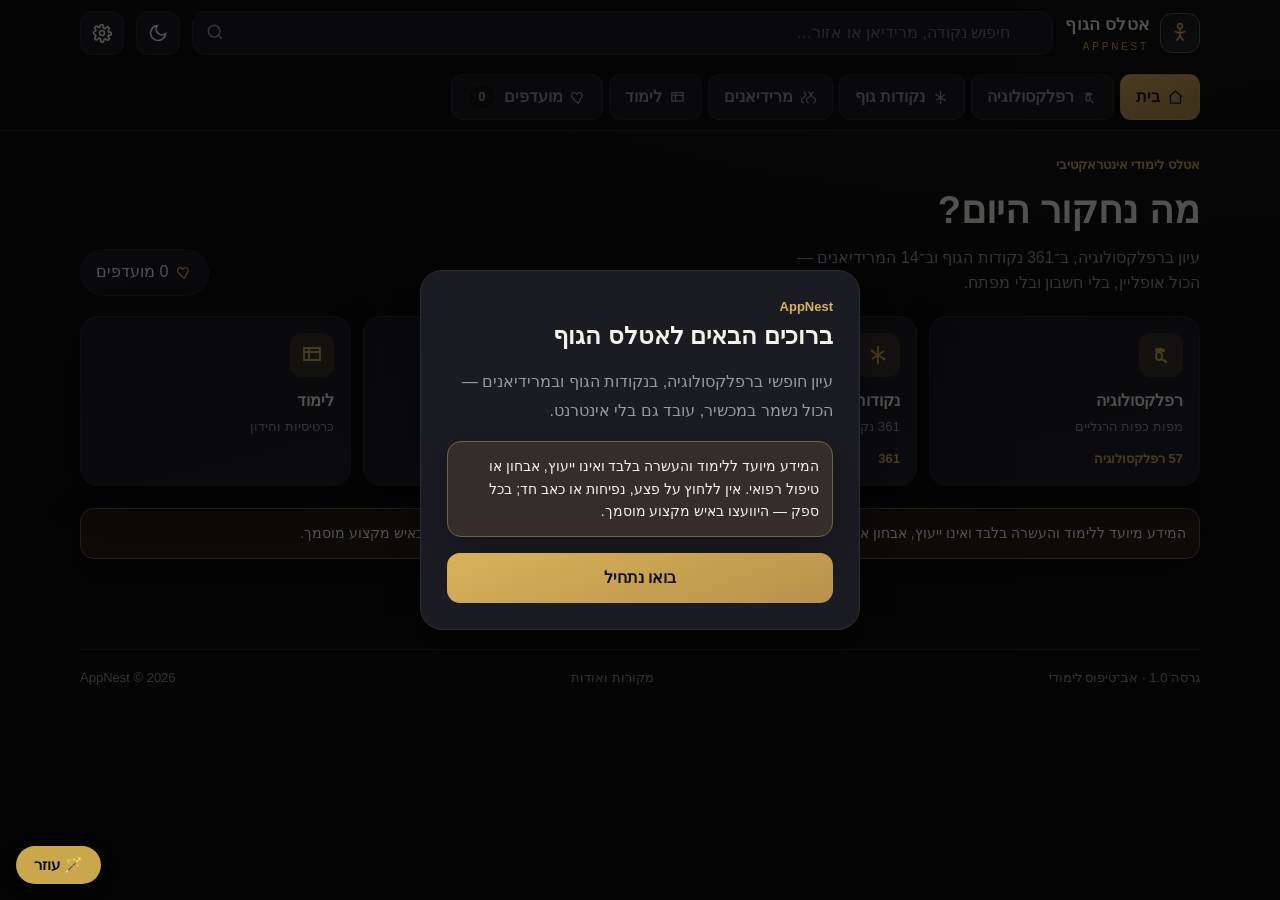
==== commit 8f086bcc: "Add files via upload" ====
--- a/index.html
+++ b/index.html
@@ -228,7 +228,7 @@
 <div class="scrim" id="scrim"></div>
 <aside class="sheet" id="sheet"></aside>
 
-<script>window.ATLAS={"points":[{"c":"LU 1","py":"Zhongfu","zh":"中府","m":"LU","loc":"Laterosuperior to the sternum, 1 cun below Yunmen (LU 2), at the level of the first intercostal space, 6 cun lateral to the anterior midline.","ind":"cough, asthma, pain in the chest, shoulder and back, fullness in the chest.","mth":"Puncture obliquely 0.5-0.8 cun towards the lateral aspect of the chest. To avoid injuring the lung, never puncture deeply towards the medial aspect. Moxibustion is applicable."},{"c":"LU 2","py":"Yunmen","zh":"雲(云)門(门)","m":"LU","loc":"In the superior lateral part of the anterior thoracic wall, superior to the coracoid process of scapula, in the depression of the infraclavicular fossa, 6 cun lateral to the anterior midline.","ind":"cough, asthma, pain in the chest, shoulder and arm, fullness in the chest.","mth":"Puncture obliquely 0.5-0.8 inch towards the lateral aspect of the chest. To avoid injuring the lung, never puncture deeply towards the medial aspect. Moxibustion is applicable."},{"c":"LU 3","py":"Tianfu","zh":"天府","m":"LU","loc":"On the medial aspect of the upper arm, 3 cun below the end of axillary fold, on the radial side of m. biceps brachii.","ind":"asthma, epistaxis, pain in the medial aspect of the upper arm.","mth":"Puncture perpendicularly 0.5-1 inch."},{"c":"LU 4","py":"Xiabai","zh":"俠(侠)白","m":"LU","loc":"On the medial aspect of the upper arm, 4 cun below the anterior end of the axillary fold, or 5 cun above the cubital crease, on the radial side of m. biceps brachii.","ind":"cough, fullness in the chest, pain in the medial aspect of the upper arm.","mth":"Puncture perpendicularly 0.5-1 inch. Moxibustion is applicable."},{"c":"LU 5","py":"Chize","zh":"尺澤(泽,沢)","m":"LU","loc":"On the cubital crease, in the depression of the radial side of the tendon of m. biceps brachii. This point is located with the elbow slightly flexed.","ind":"cough, hemoptysis, afternoon fever, asthma, sore throat, fullness in the chest, infantile convulsion, spasmodic pain of the elbow and arm, mastitis.","mth":"puncture perpendicularly 0.5-1 inch."},{"c":"LU 6","py":"Kongzui","zh":"孔最","m":"LU","loc":"On the palmar aspect of the forearm, on the line joining Taiyuan (LU 9) and Chize (LU 5), 7 cun above the transverse crease of the wrist.","ind":"cough, pain in the chest, asthma, hemoptysis, sore throat, spasmodic pain of the elbow and arm.","mth":"Puncture perpendicularly 0.5-1 inch. Moxibustion is applicable."},{"c":"LU 7","py":"Lieque","zh":"列缺","m":"LU","loc":"Superior to the styloid process of the radius, 1.5 cun above the transverse crease of the wrist between the tendons of brachioradial muscle and abductor pollicis longus muscle. When the index fingers and thumbs of both hands are crossed with the index finger of one hand placed on the styloid process of the radius of the other, the point is in the depression right under the tip of the index finger.","ind":"headache, migraine, neck rigidity, cough, asthma, sore throat, facial paralysis, toothache, pain and weakness of the wrist.","mth":"","heN":"לְיֵה צְ'וֵוה","heL":"בצד האגודל של האמה, בערך רוחב שתי אצבעות מעל קפל שורש כף היד, בתוך השקע שבין הגידים.","heA":"במסורת הסינית הנקודה שייכת למרידיאן הריאות ומשויכת לאזור הנשימה, הגרון, הראש והעורף."},{"c":"LU 8","py":"Jingqu","zh":"經(经,経)渠","m":"LU","loc":"1 cun above the transverse crease of the wrist in the depression on the lateral side of the radial artery.","ind":"cough, asthma, fever, pain in the chest, sore throat, pain in the wrist.","mth":"Puncture perpendicularly 0.1-0.3 inch. Avoid puncturing the radial artery."},{"c":"LU 9","py":"Taiyuan","zh":"太淵(渊)","m":"LU","loc":"At the radial end of the transverse crease of the wrist, in the depression on the lateral side of the radial artery.","ind":"cough, asthma, hemoptysis, sore throat, palpitation, pain in the chest, wrist and arm.","mth":"Puncture perpendicularly 0.2-0.3 inch. Avoid puncturing the radial artery. Moxibustion is applicable."},{"c":"LU 10","py":"Yuji","zh":"魚(鱼)際(际)","m":"LU","loc":"On the radial aspect of the midpoint of the first metacarpal bone, on the junction of the red and white skin (i.e., the junction of the dorsum and palm of the hand).","ind":"cough, hemoptysis, sore throat, loss of voice, fever, feverish sensation in the palm.","mth":"Puncture perpendicularly 0.5-0.8 inch. Moxibustion is applicable."},{"c":"LU 11","py":"Shaoshang","zh":"少商","m":"LU","loc":"On the radial side of the thumb, about 0.1 cun posterior to the corner of the nail.","ind":"sore throat, cough, asthma, epistaxis, fever, loss of consciousness, mania, spasmodic pain of the thumb.","mth":"Puncture 0.1 inch, or prick the point to cause bleeding."},{"c":"LI 1","py":"Shangyang","zh":"商陽(阳)","m":"LI","loc":"On the radial side of the index finger, about 0.1 cun posterior to the corner of the nail.","ind":"toothache, sore throat, swelling of the submandibular region, numbness of fingers, febrile diseases with anhidrosis, loss of consciousness.","mth":"Puncture 0.1 inch, or prick the point to cause bleeding."},{"c":"LI 2","py":"Erjian","zh":"二間(间)","m":"LI","loc":"In the depression of the radial side of the index finger, distal to the 2nd metacarpal-phalangeal (MCP) joint. The point is located with the finger slightly flexed.","ind":"blurred vision, epistaxis, toothache, sore throat, febrile diseases.","mth":"Puncture perpendicularly 0.2-0.3 inch. Moxibustion is applicable."},{"c":"LI 3","py":"Sanjian","zh":"三間(间)","m":"LI","loc":"When a loose fist is made, the point is on the radial side of the index finger, in the depression proximal to the head of the second metacarpal bone.","ind":"toothache, ophthalmalgia, sore throat, redness and swelling of fingers and the dorsum of the hand.","mth":"Puncture perpendicularly 0.5-0.8 inch. Moxibustion is applicable."},{"c":"LI 4","py":"Hegu, Hoku","zh":"合谷","m":"LI","loc":"On the dorsum of the hand, between the 1st and 2nd metacarpal bones; approximately in the middle of the 2nd metacarpal bone on the radial side. Or, place in coincident position the transverse crease of the interphalangeal joint of the thumb with the margin of the web between the thumb and the index finger of the other hand. The point is where the tip of the thumb touches.","ind":"headache, pain in the neck, redness, swelling and pain of the eye, epistaxis, nasal obstruction, rhinorrhea, toothache, deafness, swelling of the face, sore throat, parotitis, trismus, facial paralysis, febrile diseases with anhidrosis, hyperhidrosis, abdominal pain, dysentery, constipation, amenorrhea, delayed labor, infantile convulsion, pain, weakness and motor impairment of the upper limbs.","mth":"Puncture perpendicularly 0.5-1 inch. Moxibustion is applicable.","heN":"חֶה גוּ","heL":"בגב כף היד, בתוך השריר שבין האגודל לאצבע. הצמידו אגודל ואצבע וחפשו את שיא הבליטה שנוצרת.","heA":"נקודה מרכזית במרידיאן המעי הגס. במסורת היא משויכת בעיקר לראש, לפנים, ללסת ולמתח באזור הצוואר והיד.","heC":"בהריון אין ללחוץ על נקודה זו ללא הנחיה מקצועית."},{"c":"LI 5","py":"Yangxi","zh":"陽(阳)谿(溪)","m":"LI","loc":"On the radial side of the wrist. When the thumb is tilted upward, it is in the depression between the tendons of m. extensor pollicis longus and brevis.","ind":"headache, redness, pain and swelling of the eye, toothache, sore throat, pain in the wrist.","mth":"Puncture perpendicularly 0.3-0.5 inch. Moxibustion is applicable."},{"c":"LI 6","py":"Pianli","zh":"偏歷(历)","m":"LI","loc":"With the elbow flexed and the radial side of arm upward, the point is on the line joining Yangxi (LI 5) and Quchi (LI 11), 3 cun above the crease of the wrist.","ind":"redness of the eye, tinnitus, deafness, epistaxis, aching of the hand and arm, sore throat, edema.","mth":"Puncture perpendicularly or obliquely 0.5-0.8 inch. Moxibustion is applicable."},{"c":"LI 7","py":"Wenliu","zh":"溫(温)溜","m":"LI","loc":"With the elbow flexed and the radial side of arm upward, the point is on the line connecting Yangxi (LI 5) and Quchi (LI 11), 5 cun above the crease of the wrist.","ind":"headache, swelling of the face, sore throat, borborygmus, abdominal pain, aching of the shoulder and arm.","mth":"Puncture perpendicularly 0.5-1.0 inch. Moxibustion is applicable."},{"c":"LI 8","py":"Xialian","zh":"下廉","m":"LI","loc":"On the line joining Yangxi (LI 5) and Quchi (LI 11), 4 cun below the cubital crease.","ind":"abdominal pain, borborygmus, pain in the elbow and arm, motor impairment of the upper limbs.","mth":"Puncture perpendicularly 0.5-1.0 inch. Moxibustion is applicable."},{"c":"LI 9","py":"Shanglian","zh":"上廉","m":"LI","loc":"On the line joining Yangxi (LI 5) and Quchi (LI 11), 3 cun below the cubital crease.","ind":"aching of the shoulder and arm, motor impairment of the upper limbs, numbness of the hand and arm, borborygmus, abdominal pain.","mth":"Puncture perpendicularly 0.5-1.0 inch. Moxibustion is applicable."},{"c":"LI 10","py":"Shousanli","zh":"手三里","m":"LI","loc":"On the line joining Yangxi (LI 5) and Quchi (LI 11), 2 cun below the cubital crease.","ind":"abdominal pain, diarrhea, toothache, swelling of the cheek, motor impairment of the upper limbs, pain in the shoulder and back.","mth":"Puncture perpendicularly 0.8-1.2 inches. Moxibustion is applicable."},{"c":"LI 11","py":"Quchi","zh":"曲池","m":"LI","loc":"When the elbow is flexed, the point is in the depression at the lateral end of the transverse cubital crease, midway between Chize (LU 5) and the lateral epicondyle of the humerus.","ind":"sore throat, toothache, redness and pain of the eye, scrofula, urticaria, motor impairment of the upper extremities, abdominal pain, vomiting, diarrhea, febrile diseases.","mth":"Puncture perpendicularly 1.0-1.5 inches. Moxibustion is applicable.","heN":"צ'וּ צְ'ה","heL":"כופפו את המרפק. הנקודה נמצאת בשקע שבקצה החיצוני של קפל המרפק.","heA":"שייכת למרידיאן המעי הגס. במסורת היא משויכת לחום בגוף, לעור, למרפק ולתנועה של היד והכתף."},{"c":"LI 12","py":"Zhouliao","zh":"肘髎(髎)","m":"LI","loc":"When the elbow is flexed, the point is on the lateral side of the upper arm, 1 cun above Quchi (LI 11), on the border of humerus.","ind":"pain, numbness and contracture of the elbow and arm.","mth":"Puncture perpendicularly 0.5-1.0 inch. Moxibustion is applicable."},{"c":"LI 13","py":"Shouwuli","zh":"手五里","m":"LI","loc":"On the lateral side of the upper arm, on the line connecting Quchi (LI 11) and Jianyu (LI 15), 3 cun above Quchi (LI 11).","ind":"contracture and pain of the elbow and arm, scrofula.","mth":"Puncture perpendicularly 0.5-1.0 inch. Avoid injuring the artery."},{"c":"LI 14","py":"Binao","zh":"臂臑","m":"LI","loc":"On the lateral side of the upper arm, on the line joining Quchi (Ll 11) and Jianyu (LI 15), 7 cun above Quchi (Ll 11), at the insertion of m. deltoideus.","ind":"pain in the shoulder and arm, rigidity of the neck, scrofula.","mth":"Puncture perpendicularly or obliquely upward 0.8-1.5 inches. Moxibustion is applicable."},{"c":"LI 15","py":"Jianyu","zh":"肩髃(髃)","m":"LI","loc":"Antero-inferior to the acromion, on the upper portion of m. deltoideus. When the arm is in full abduction, the point is in the depression appearing at the anterior border of the acromioclavicular joint.","ind":"pain in the shoulder and arm, motor impairment of the upper extremities, rubella, scrofula.","mth":"Puncture perpendicularly or obliquely 0.8-1.5 inches. Moxibustion is applicable."},{"c":"LI 16","py":"Jugu","zh":"巨骨(骨)","m":"LI","loc":"In the upper aspect of the shoulder, in the depression between the acromial extremity of the clavicle and the scapular spine.","ind":"pain and motor impairment of the upper extremities, pain in the shoulder and back.","mth":"Puncture perpendicularly 0.5-0.7 inch. Moxibustion is applicable."},{"c":"LI 17","py":"Tianding","zh":"天鼎","m":"LI","loc":"On the lateral side of the neck, at the posterior border of sternocleidomastoid muscle, beside the laryngeal protuberance, at the midpoint of the line connecting Futu (LI 18) and Quepen (ST 12).","ind":"sudden loss of voice, sore throat, scrofula, goiter.","mth":"Puncture perpendicularly 0.3-0.5 inch. Moxibustion is applicable."},{"c":"LI 18","py":"Futu","zh":"扶突","m":"LI","loc":"On the lateral side of the neck, level with the tip of Adam's apple, between the sternal head and clavicular head of m. sternocleidomastoideus.","ind":"cough, asthma, sore throat, sudden loss of voice, scrofula, goiter.","mth":"Puncture perpendicularly 0.3-0.5 inch. Moxibustion is applicable."},{"c":"LI 19","py":"Kouheliao","zh":"口禾髎(髎)","m":"LI","loc":"Right below the lateral margin of the nostril, level with Renzhong (Shuigou, GV 26).","ind":"nasal obstruction, epistaxis, deviation of the mouth.","mth":"Puncture obliquely 0.2-0.3 inch."},{"c":"LI 20","py":"Yingxiang","zh":"迎(迎)香","m":"LI","loc":"In the nasolabial groove, at the level of the midpoint of the lateral border of ala nasi.","ind":"nasal obstruction, hyposmia, epistaxis, rhinorrhea, deviation of the mouth, itching and swelling of the face.","mth":"Puncture obliquely or subcutaneously 0.3-0.5 inch."},{"c":"ST 1","py":"Chengqi","zh":"承泣","m":"ST","loc":"With the eyes looking straight forward, the point is directly below the pupil, between the eyeball and the infraorbital ridge.","ind":"redness, swelling and pain of the eye, lacrimation, night blindness, eyelid twitching, facial paralysis (bell's palsy).","mth":"Push the eyeball upward with the left thumb and puncture perpendicularly and slowly 0.5-1.0 inch along the infraorbital ridge. It is not advisable to manipulate the needle with large amplitude."},{"c":"ST 2","py":"Sibai","zh":"四白","m":"ST","loc":"Directly below the pupil, in the depression at the infraorbital foramen.","ind":"redness, pain and itching of the eye, facial paralysis, eyelid twitching, pain in the face.","mth":"Puncture perpendicularly 0.2-0.3 inch. It is not advisable to puncture deeply."},{"c":"ST 3","py":"Juliao","zh":"巨髎(髎)","m":"ST","loc":"Directly below the pupil, at the level of the lower border of ala nasi, on the lateral side of the nasolabial groove.","ind":"facial paralysis, eyelid twitching, epistaxis, toothache, swelling of lips and cheek.","mth":"Puncture perpendicularly 0.3-0.5 inch. Moxibustion is applicable."},{"c":"ST 4","py":"Dicang","zh":"地倉(仓)","m":"ST","loc":"Lateral to the corner of the mouth, directly below the pupil.","ind":"deviation of the mouth, hypersalivation, eyelid twitching.","mth":""},{"c":"ST 5","py":"Daying","zh":"大迎(迎)","m":"ST","loc":"Anterior to the angle of mandible, on the anterior border of the attached portion of m. masseter where the pulsation of facial artery is palpable, in the groove-like depression appearing when the cheek is bulged.","ind":"facial paralysis, trismus, swelling of the cheek, facial pain, toothache.","mth":"Avoid puncturing the artery. Puncture obliquely 0.3-0.5 inch. Moxibustion is applicable."},{"c":"ST 6","py":"Jiache","zh":"頰(颊)車(车)","m":"ST","loc":"One finger-breadth (middle finger) anterior and superior to the lower angle of the mandible where m. masseter is prominence when the teeth are clenched and depressive when it is pressed.","ind":"facial paralysis, toothache, swelling of the cheek and face, mumps, trismus.","mth":""},{"c":"ST 7","py":"Xiaguan","zh":"下關(关,関)","m":"ST","loc":"On the face, anterior to the ear, in the depression between the zygomatic arch and the mandibular notch. This point is located with the mouth closed.","ind":"deafness, tinnitus, otorrhea, toothache, facial paralysis, pain of the face, motor impairment of the jaw.","mth":"Puncture perpendicularly 0.1- 0.5 cun. Moxibustion is applicable."},{"c":"ST 8","py":"Touwei","zh":"頭(头)維(维)","m":"ST","loc":"On the lateral side of the head, 0.5 cun above the anterior hairline at the corner of the forehead, and 4.5 cun lateral to the midline of the head.","ind":"headache, blurred vision, ophthalmalgia, lacrimation.","mth":"Puncture 0.5-1.0 inch subcutaneously."},{"c":"ST 9","py":"Renying","zh":"人迎(迎)","m":"ST","loc":"Level with the tip of Adam's apple where the pulsation of common carotid artery is palpable, on the anterior border of sternocleidomastoid muscle.","ind":"sore throat, asthma, goiter, dizziness, flushing of the face.","mth":"Avoid puncturing the common carotid artery, puncture perpendicularly 0.3-0.5 inch."},{"c":"ST 10","py":"Shuitu","zh":"水突","m":"ST","loc":"At the midpoint of the line joining Renying (ST 9) and Qishe (ST 11), on the anterior border of m. sternocleidomastoid muscle.","ind":"sore throat, asthma, cough.","mth":"Puncture perpendicularly 0.3-0.5 inch. Moxibustion is applicable."},{"c":"ST 11","py":"Qishe","zh":"氣(气,気)舍(舎)","m":"ST","loc":"At the superior border of the sternal extremity of the clavicle, between the sternal head and clavicular head of m. sternocleidomastoideus.","ind":"sore throat, pain and rigidity of the neck, asthma, hiccup, goiter.","mth":"Puncture perpendicularly 0.3-0.5 inch. Moxibustion is applicable."},{"c":"ST 12","py":"Quepen","zh":"缺盆","m":"ST","loc":"In the midpoint of the supraclavicular fossa, 4 cun lateral to the anterior midline.","ind":"cough, asthma, sore throat, pain in the supraclavicular fossa.","mth":"Avoid puncturing the artery. Puncture perpendicularly 0.3-0.5 inch."},{"c":"ST 13","py":"Qihu","zh":"氣(气,気)戶","m":"ST","loc":"At the lower border of the middle of the clavicle, 4 cun lateral to the anterior midline.","ind":"fullness in the chest, asthma, cough, hiccup, chest pain and hypochondriac pain.","mth":""},{"c":"ST 14","py":"Kufang","zh":"庫(库)房","m":"ST","loc":"In the 1st intercostal space, 4 cun lateral to the anterior midline.","ind":"sensation of fullness in the chest, chest pain, cough.","mth":"Puncture‚Ä¢ obliquely 0.3-0.5 inch. Moxibustion is applicable."},{"c":"ST 15","py":"Wuyi","zh":"屋翳","m":"ST","loc":"In the 2nd intercostal space, 4 cun lateral to the anterior midline.","ind":"fullness and pain in the chest and the costal region, cough, asthma, mastitis.","mth":""},{"c":"ST 16","py":"Yingchuang","zh":"膺窗(窓)","m":"ST","loc":"In the 3rd intercostal space, 4 cun lateral to the anterior midline.","ind":"fullness and pain in the chest and hypochondrium, cough, asthma, mastitis.","mth":"Puncture obliquely 0.3-0.5 inch. Moxibustion is applicable."},{"c":"ST 17","py":"Ruzhong","zh":"(乳)中","m":"ST","loc":"In the 4th intercostal space, in the centre of the nipple, 4 cun lateral to the anterior midline.","ind":"","mth":""},{"c":"ST 18","py":"Rugen","zh":"(乳)根","m":"ST","loc":"On the chest, directly below the nipple, on the lower border of breast, in the 5th intercostal space, 4 cun laterals to the anterior midline.","ind":"pain in the chest, cough, asthma, mastitis, insufficient lactation.","mth":"Puncture obliquely 0.3-0.5 inch. Moxibustion is applicable."},{"c":"ST 19","py":"Burong","zh":"不容","m":"ST","loc":"6 cun above the umbilicus, 2 cun lateral to Juque (CV 14).","ind":"abdominal distension, vomiting, gastric pain, anorexia.","mth":"Puncture perpendicularly 0.5-0.8 inch. Moxibustion is applicable."},{"c":"ST 20","py":"Chengman","zh":"承滿(满,満)","m":"ST","loc":"5 cun above the umbilicus, 2 cun lateral to Shangwan (CV 13).","ind":"gastric pain, abdominal distension, vomiting, anorexia.","mth":""},{"c":"ST 21","py":"Liangmen","zh":"梁門(门)","m":"ST","loc":"4 cun above the umbilicus, 2 cun lateral to Zhongwan (CV 12).","ind":"gastric pain, vomiting, anorexia, abdominal distension, diarrhea.","mth":"Puncture perpendicularly 0.8-1.0 inch. Moxibustion is applicable."},{"c":"ST 22","py":"Guanmen","zh":"關(关,関)門(门)","m":"ST","loc":"3 cun above the umbilicus, 2 cun lateral to Jianli (CV 11).","ind":"abdominal distension and pain, anorexia, borborygmus, diarrhea, edema.","mth":""},{"c":"ST 23","py":"Taiyi","zh":"太乙","m":"ST","loc":"2 cun above the umbilicus, 2 cun lateral to Xiawan (CV 10).","ind":"gastric pain, irritability, mania, indigestion.","mth":"Puncture perpendicularly 0.7-1.0 inch. Moxibustion is applicable."},{"c":"ST 24","py":"Huaroumen","zh":"滑(滑)肉門(门)","m":"ST","loc":"1 cun above the umbilicus, 2 cun lateral to Shuifen (CV 9).","ind":"gastric pain, vomiting, mania.","mth":""},{"c":"ST 25","py":"Tianshu","zh":"天樞(枢)","m":"ST","loc":"2 cun lateral to the centre of the umbilicus.","ind":"abdominal pain and distension, borborygmus, pain around the umbilicus, constipation, diarrhea, dysentery, irregular menstruation, edema.","mth":"Puncture perpendicularly 0.7-1.2 inches. Moxibustion is applicable."},{"c":"ST 26","py":"Wailing","zh":"外陵","m":"ST","loc":"1 cun below the umbilicus, 2 cun lateral to Yinjiao (CV 7).","ind":"abdominal pain, hernia, dysmenorrhea.","mth":"Puncture perpendicularly 0.7-1.2 inches. Moxibustion is applicable."},{"c":"ST 27","py":"Daju","zh":"大巨","m":"ST","loc":"2 cun below the umbilicus, 2 cun lateral to Shimen (CV 5).","ind":"lower abdominal distension, dysuria, hernia, seminal emission, premature ejaculation.","mth":"Puncture perpendicularly 0.7-1.2 inches. Moxibustion is applicable."},{"c":"ST 28","py":"Shuidao","zh":"水道(道)","m":"ST","loc":"3 cun below the umbilicus, 2 cun lateral to Guanyuan (CV 4).","ind":"lower abdominal distension, retention of urine, edema, hernia, dysmenorrhea, sterility.","mth":"Puncture perpendicularly 0.7-1.2 inches. Moxibustion is applicable."},{"c":"ST 29","py":"Guilai","zh":"歸(归,帰)來(来)","m":"ST","loc":"4 cun below the umbilicus, 2 cun lateral to Zhongji (CV 3).","ind":"abdominal pain, hernia, dysmenorrhea, irregular menstruation, amenorrhea, leukorrhea, prolapse of the uterus.","mth":"Puncture perpendicularly 0.7-1.2 inches. Moxibustion is applicable."},{"c":"ST 30","py":"Qichong","zh":"氣(气,気)衝(冲)","m":"ST","loc":"5 cun below the umbilicus, 2 cun lateral to Qugu (CV 2).","ind":"abdominal pain, borborygmus, hernia, swelling and pain of the external genitalia, impotence, dysmenorrhea, irregular menstruation.","mth":""},{"c":"ST 31","py":"Biguan","zh":"髀(髀)關(关,関)","m":"ST","loc":"On the anterior side of the thigh and on the line connecting the anterosuperior iliac spine and the superiolateral corner of the patella, on the level of the perineum when the thigh is fixed, in the depression lateral to the sartorius muscle.","ind":"pain in the thigh, muscular atrophy, motor impairment, numbness and pain of the lower extremities.","mth":"Puncture perpendicularly 1.0-1.5 inches. Moxibustion is applicable."},{"c":"ST 32","py":"Futu","zh":"伏兎(兔)","m":"ST","loc":"On the line connecting the anterior superior iliac spine and lateral border of the patella, 6 cun above the laterosuperior border of the patella.","ind":"pain in the lumbar and iliac region, coldness of the knee, paralysis or motor impairment and pain of the lower extremities, beriberi.","mth":"Puncture perpendicularly 1.0-1.5 inches. Moxibustion is applicable."},{"c":"ST 33","py":"Yinshi","zh":"陰(阴)市","m":"ST","loc":"When the knee is flexed, the point is 3 cun above the laterosuperior border of the patella, on the line joining the laterosuperior border of the patella and the anterior superior iliac spine.","ind":"numbness, soreness, motor impairment of the leg and knee, motor impairment of the lower extremities.","mth":"Puncture perpendicularly 0.7-1.0 inch. Moxibustion is applicable."},{"c":"ST 34","py":"Liangqiu","zh":"梁丘","m":"ST","loc":"When the knee is flexed, the point is 2 cun above the laterosuperior border of the patella.","ind":"pain and numbness of the knee, gastric pain, mastitis, motor impairment of the lower extremities.","mth":"Puncture perpendicularly 05-1.0 inch. Moxibustion is applicable."},{"c":"ST 35","py":"Dubi","zh":"犢(犊)鼻","m":"ST","loc":"When the knee is flexed, the point is at the lower border of the patella, in the depression lateral to the patellar ligament.","ind":"pain, numbness and motor impairment of the knee, beriberi.","mth":"Puncture perpendicularly 0.7-1.0 inch. Moxibustion is applicable."},{"c":"ST 36","py":"Zusanli","zh":"足三里","m":"ST","loc":"3 cun below Dubi (ST 35), one finger-breadth (middle finger) from the anterior border of the tibia.","ind":"gastric pain, vomiting, hiccup, abdominal distension, borborygmus, diarrhea, dysentery, constipation, mastitis, enteritis, aching of the knee joint and leg, beriberi, edema, cough, asthma, emaciation due to general deficiency, indigestion, apoplexy, hemiplegia, dizziness, insomnia, mania.","mth":"Puncture perpendicularly 0.5-1.2 inches. Moxibustion is applicable.","heN":"דְזוּ סָאן לִי","heL":"כארבע אצבעות מתחת לפיקת הברך, מעט החוצה מעצם השוק, בתוך שריר השוק הקדמי.","heA":"נקודה מרכזית במרידיאן הקיבה. במסורת היא משויכת לעיכול, לבטן, לחיוניות ולברך ולרגל."},{"c":"ST 37","py":"Shangjuxu","zh":"上巨虛(虚)","m":"ST","loc":"6 cun below Dubi (ST 35), and one finger breadth (middle finger) from the anterior border of the tibia.","ind":"abdominal pain and distension, borborygmus, diarrhea, dysentery, constipation, enteritis, paralysis due to stroke, beriberi.","mth":"Puncture perpendicularly 0.5-1.2 inches. Moxibustion is applicable."},{"c":"ST 38","py":"Tiaokou","zh":"條(条)口","m":"ST","loc":"8 cun below Dubi (ST 35) and on finger breadth (middle finger) from the anterior border of the tibia.","ind":"numbness, soreness and pain of the knee and leg, weakness and motor impairment of the foot, pain and motor impairment of the shoulder, abdominal pain.","mth":"Puncture perpendicularly 0.5-1.0 inch. Moxibustion is applicable."},{"c":"ST 39","py":"Xiajuxu","zh":"下巨虛(虚)","m":"ST","loc":"9 cun below (Dubi (ST 35) and one finger breadth (middle finger) from the anterior border of the tibia.","ind":"lower abdominal pain, backache referring to the testis, mastitis, numbness and paralysis of the lower extremities.","mth":"Puncture perpendicularly 0.5-1.0 inch. Moxibustion is applicable."},{"c":"ST 40","py":"Fenglong","zh":"豐(丰,豊)隆(隆)","m":"ST","loc":"8 cun superior to the tip of the external malleolus, lateral to Tiaokou (ST 38) about two finger-breadth lateral to the anterior border of the tibia.","ind":"headache, dizziness and vertigo, cough, asthma, excessive sputum, pain in the chest, constipation, mania, epilepsy, muscular atrophy, motor impairment, pain, swelling or paralysis of the lower extremities.","mth":"Puncture perpendicularly 0.5-1.0 inch. Moxibustion is applicable."},{"c":"ST 41","py":"Jiexi","zh":"解谿(溪)","m":"ST","loc":"On the dorsum of the foot, at the midpoint of the transverse crease of the ankle joint, in the depression between the tendons of m. extensor digitorum longus and hallucis longus, approximately at the level of the tip of the lateral malleolus.","ind":"pain of the ankle joint, muscular atrophy, motor impairment, pain and paralysis of the lower extremities, epilepsy, headache, dizziness and vertigo, abdominal distension, constipation.","mth":"Puncture perpendicularly 0.5-0.7 inch. Moxibustion is applicable."},{"c":"ST 42","py":"Chongyang","zh":"衝(冲)陽(阳)","m":"ST","loc":"On the dome of the instep of the foot, between the tendons of long extensor muscle of the great toe and long extensor muscle of toes, where the pulsation of the dorsal artery of foot is palpable.","ind":"pain of the upper teeth, redness and swelling of the dorsum of the foot, facial paralysis, muscular atrophy and motor impairment of the foot.","mth":"Avoid puncturing the artery."},{"c":"ST 43","py":"Xiangu","zh":"陷(陥)谷","m":"ST","loc":"In the depression distal to the junction of the second and third metatarsal bones.","ind":"facial or general edema, abdominal pain, borborygmus, swelling and pain of the dorsum of the foot.","mth":"Puncture perpendicularly 0.3-0.5 inch. Moxibustion is applicable."},{"c":"ST 44","py":"Neiting","zh":"内庭","m":"ST","loc":"Proximal to the web margin between the 2nd and 3rd toes, in the depression distal and lateral to the 2nd metatarsodigital joint.","ind":"toothache, pain in the face, deviation of the mouth, sore throat, epistaxis, gastric pain, acid regurgitation, abdominal distension, diarrhea, dysentery, constipation, swelling and pain of the dorsum of the foot, febrile diseases.","mth":"Puncture perpendicularly 0.3-0.5 inch. Moxibustion is applicable."},{"c":"ST 45","py":"Lidui","zh":"厲(厉)兌(兑)","m":"ST","loc":"On the lateral side of the 2nd toe, 0.1 cun posterior to the corner of the nail.","ind":"facial swelling, deviation of the mouth, epistaxis, toothache, sore throat and hoarse voice, abdominal distension, coldness in the leg and foot, febrile diseases, dream-disturbed sleep, mania.","mth":"Puncture subcutaneously 0.1 inch. Moxibustion is applicable."},{"c":"SP 1","py":"Yinbai","zh":"隱(隐,隠)白","m":"SP","loc":"On the medial side of the great toe, 0.1 cun posterior to the corner of the nail.","ind":"abdominal distension, bloody stools, menorrhagia, uterine bleeding, mental disorder, dream-disturbed sleep, convulsion.","mth":"Puncture subcutaneously 0.1 inch. Moxibustion is applicable."},{"c":"SP 2","py":"Dadu","zh":"大都(都)","m":"SP","loc":"On the medial side of the great toe, distal and inferior to the first metatarsal digital joint, in the depression of the junction of the red and white skin.","ind":"abdominal distension, gastric pain, constipation, febrile diseases with anhidrosis.","mth":"Puncture perpendicularly 0.1-0.3 inch. Moxibustion is applicable."},{"c":"SP 3","py":"Taibai","zh":"太白","m":"SP","loc":"Proximal and inferior to the 1st metatarsophalangeal joint, in the depression of the junction of the red and white skin.","ind":"gastric pain, abdominal distension, constipation, dysentery, vomiting diarrhea, borborygmus, sluggishness, beriberi.","mth":"Puncture perpendicularly 0.3-0.5 inch. Moxibustion is applicable."},{"c":"SP 4","py":"Gongsun","zh":"公孫(孙)","m":"SP","loc":"In the depression distal and inferior to the base of the first metatarsal bone, at the junction of the red and white skin.","ind":"gastric pain, vomiting, abdominal pain and distension, diarrhea, dysentery, borborygmus.","mth":"Puncture perpendicularly 0.5-0.8 inch. Moxibustion is applicable."},{"c":"SP 5","py":"Shangqiu","zh":"商丘","m":"SP","loc":"In the depression distal and inferior to the medial malleolus, midway between the tuberosity of the navicular bone and the tip of the medial malleolus.","ind":"abdominal distension, constipation, diarrhea, borborygmus, pain and rigidity of the tongue, pain in the foot and ankle, hemorrhoids.","mth":"Puncture perpendicularly 0.2-0.3 inch. Moxibustion is applicable."},{"c":"SP 6","py":"Sanyinjiao","zh":"三陰(阴)交","m":"SP","loc":"3 cun directly above the tip of the medial malleolus, posterior to the medial border of the tibia.","ind":"abdominal pain, borborygmus, abdominal distension, diarrhea, dysmenorrhea, irregular menstruation, uterine bleeding, morbid leukorrhea, prolapse of the uterus, infertility, delayed labor, nocturnal emission, impotence, enuresis, dysuria, edema, hernia, pain in the external genitalia, muscular atrophy, motor impairment, paralysis and pain of the lower extremities, headache, dizziness and vertigo, insomnia.","mth":"Puncture perpendicularly 0.5-1.0 inch. Moxibustion is applicable. Acupuncture on this point is contraindicated in pregnant women.","heN":"סָאן יִין גְ'יָאו","heL":"ארבע אצבעות מעל הבליטה הפנימית של הקרסול, ממש מאחורי השפה הפנימית של עצם השוק.","heA":"נקודת מפגש מסורתית של שלושה מרידיאנים. משויכת לבטן התחתונה, לעיכול, לשינה ולמערכת הרבייה.","heC":"בהריון אין ללחוץ על נקודה זו ללא הנחיה מקצועית."},{"c":"SP 7","py":"Lougu","zh":"漏谷","m":"SP","loc":"6 cun from the tip of the medial malleolus, on the line connecting the tip of the medial malleolus and Yinlingquan (SP 9), posterior to the medial border of the tibia.","ind":"abdominal distension, borborygmus, coldness, numbness and paralysis of the knee and leg.","mth":"Puncture perpendicularly 0.5-1.0 inch. Moxibustion is applicable."},{"c":"SP 8","py":"Diji","zh":"地機(机)","m":"SP","loc":"3 cun below Yinlingquan (SP 9), on the line connecting Yinlingquan (SP 9) and the medial malleolus.","ind":"abdominal pain and distension, diarrhea, edema, dysuria, nocturnal emission, irregular menstruation, dysmenorrhea.","mth":"Puncture perpendicularly 0.5-1.0 inch. Moxibustion is applicable."},{"c":"SP 9","py":"Yinlingquan","zh":"陰(阴)陵泉","m":"SP","loc":"On the lower border of the medial condyle of the tibia, in the depression posterior and inferior to the midial condyle of the tibia.","ind":"abdominal pain and distension, diarrhea, dysentery, edema, jaundice, dysuria, enuresis, urinary incontinence, pain in the external genitalia, dysmenorrhea, pain in the knee.","mth":"Puncture perpendicularly 0.5-1.0 inch. Moxibustion is applicable."},{"c":"SP 10","py":"Xuehai","zh":"血海(海)","m":"SP","loc":"When the knee is flexed, the point is 2 cun above the medial superior border of the patella, on the bulge of the medial portion of m. quadriceps femoris. Or when the patient's knee is flexed, cup your right palm to his left knee, with the thumb on the medial side and with the other four fingers directed proximally, and the thumb forming an angle of 45¬∞ with the index finger. The point is where the tip of your thumb rests.","ind":"irregular menstruation, dysmenorrhea, uterine bleeding, amenorrhea, urticaria, eczema, erysipelas, pain in the medial aspect of the thigh.","mth":"Puncture perpendicularly 0.5-1.2 inches. Moxibustion is applicable."},{"c":"SP 11","py":"Jimen","zh":"箕門(门)","m":"SP","loc":"6 cun above Xuehai (SP 10), on the line drawn from Xuehai (SP 10) to Chongmen (SP 12).","ind":"dysuria, enuresis, pain and swelling in the inguinal region, muscular atrophy, motor impairment, pain and paralysis of the lower extremities.","mth":"Puncture perpendicularly 0.5-1.0 inch. Moxibustion is applicable."},{"c":"SP 12","py":"Chongmen","zh":"衝(冲)門(门)","m":"SP","loc":"Superior to the lateral end of the inguinal groove, lateral to the pulsating external iliac artery, at the level of the upper border of symphysis pubis, 3.5 cun lateral to Qugu (CV 2).","ind":"abdominal pain, hernia, dysuria.","mth":"Avoid puncturing the artery."},{"c":"SP 13","py":"Fushe","zh":"府舍(舎)","m":"SP","loc":"4 cun below the centre of the umbilicus, 0.7 cun superior to Chongmen (SP 12), 4 cun lateral to the anterior midline.","ind":"lower abdominal pain, hernia.","mth":"Puncture perpendicularly 0.5-1.0 inch. Moxibustion is applicable."},{"c":"SP 14","py":"Fujie","zh":"腹結(结)","m":"SP","loc":"1.3 cun below Daheng (SP 15), 4 cun lateral to the anterior midline, on the lateral side of m. rectus abdominis.","ind":"pain around the umbilical region, abdominal distension, hernia, diarrhea, constipation.","mth":"Puncture perpendicularly 0.5-1.0 inch. Moxibustion is applicable."},{"c":"SP 15","py":"Daheng","zh":"大橫","m":"SP","loc":"4 cun lateral to the center of the umbilicus, lateral to m. rectus abdominis..","ind":"abdominal pain and distension, diarrhea, dysentery, constipation.","mth":"Puncture perpendicularly 0.7-1.2 inches. Moxibustion is applicable."},{"c":"SP 16","py":"Fuai","zh":"腹哀","m":"SP","loc":"3 cun above the centre of the umbilicus, and 4 cun lateral to the anterior midline.","ind":"abdominal pain, indigestion, constipation, dysentery.","mth":"Puncture perpendicularly 0.5-1.0 inch. Moxibustion is applicable."},{"c":"SP 17","py":"Shidou","zh":"食竇(窦)","m":"SP","loc":"In the 5th intercostal space, 6 cun lateral to the anterior midline.","ind":"fullness and pain in the chest and hypochondriac region.","mth":"Puncture obliquely 0.3-0.5 inch. Moxibustion is applicable."},{"c":"SP 18","py":"Tianxi","zh":"天谿(溪)","m":"SP","loc":"In the 4th intercostal space, 6 cun lateral to the anterior midline.","ind":"fullness and pain in the chest and hypochondrium, cough, hiccup, mastitis, insufficient lactation.","mth":"Puncture obliquely 0.3-0.5 inch. Moxibustion is applicable."},{"c":"SP 19","py":"Xiongxiang","zh":"胸鄉(乡,郷)","m":"SP","loc":"In the 3rd intercostal space, 6 cun lateral to the anterior midline.","ind":"fullness and pain in the chest and hypochondriac region.","mth":"Puncture obliquely 0.3-0.5 inch. Moxibustion is applicable."},{"c":"SP 20","py":"Zhourong","zh":"周榮(荣,栄)","m":"SP","loc":"In the 2nd intercostal space, 6 cun lateral to the anterior midline.","ind":"fullness in the chest and hypochondriac region, cough, hiccup.","mth":"Puncture obliquely 0.3-0.5 inch. Moxibustion is applicable."},{"c":"SP 21","py":"Dabao","zh":"大包(包)","m":"SP","loc":"On the lateral side of the chest and on the middle axillary line, in the 6th intercostal space.","ind":"pain in the chest and hypochondriac region, asthma, general aching and weakness.","mth":"Puncture obliquely 0.3-0.5 inch. Moxibustion is applicable."},{"c":"HT 1","py":"Jiquan","zh":"極(极)泉","m":"HT","loc":"When the upper arm is abducted, the point is in the center of the axilla, on the medial side of the axillary artery.","ind":"pain in the costal and cardiac regions, scrofula, cold pain of the elbow and arm, dryness of the throat.","mth":"Avoid puncturing the axillary artery. Puncture perpendicularly 0.5-1.0 inch. Moxibustion is applicable."},{"c":"HT 2","py":"Qingling","zh":"靑(青)靈(灵,霊)","m":"HT","loc":"When the elbow is flexed, the point is 3 cun above the medial end of the transverse cubital crease (Shaohai HT 3), in the groove medial to m. biceps brachii.","ind":"pain in the cardiac and hypochondriac regions, shoulder and arm.","mth":"Puncture perpendicularly 0.3-0.5 inch. Moxibustion is applicable."},{"c":"HT 3","py":"Shaohai","zh":"少海(海)","m":"HT","loc":"With the elbow flexed, at the midpoint of the line connecting the medial end of the cubital crease and the medial epicondyle of humerus.","ind":"cardiac pain, spasmodic pain and numbness of the hand and arm, tremor of the hand, scrofula, pain in the axilla and hypochondriac region.","mth":"Puncture perpendicularly 0.5-1.0 inch. Moxibustion is applicable."},{"c":"HT 4","py":"Lingdao","zh":"靈(灵,霊)道(道)","m":"HT","loc":"When the palm faces upward, the point is on the radial side of the tendon of m. flexor carpi ulnaris, 1.5 cun above the transverse crease of the wrist.","ind":"cardiac pain, spasmodic pain of the elbow and arm, sudden loss of voice.","mth":"Puncture perpendicularly 0.3-0.5 inch. Moxibustion is applicable."},{"c":"HT 5","py":"Tongli","zh":"通(通)里","m":"HT","loc":"When the palm faces upward, the point is on the radial side of the tendon of m. flexor carpi ulnaris, 1 cun above the transverse crease of the wrist.","ind":"palpitation, dizziness, blurred vision, sore throat, sudden loss of voice, aphasia with stiffness of the tongue, pain in the wrist and elbow.","mth":"Puncture perpendicularly 0.3-0.5 inch. Moxibustion is applicable."},{"c":"HT 6","py":"Yinxi","zh":"陰(阴)郄","m":"HT","loc":"When the palm faces upward, the point is on the radial side of the tendon of m. flexor carpi ulnaris, 0.5 cun above the transverse crease of the wrist.","ind":"cardiac pain, hysteria, night sweat, hemoptysis, epistaxis, sudden loss of voice.","mth":"Puncture perpendicularly 0.3-0.5 inch. Moxibustion is applicable."},{"c":"HT 7","py":"Shenmen","zh":"神(神)門(门)","m":"HT","loc":"At the ulnar end of the transverse crease of the wrist, in the depression on the radial side of the tendon of m. flexor carpi ulnaris.","ind":"cardiac pain, irritability, palpitation, hysteria, amnesia, insomnia, mania, epilepsy, dementia, pain in the hypochondriac region, feverish sensation in the palm, yellowish sclera.","mth":"Puncture perpendicularly 0.3-0.5 inch. Moxibustion is applicable.","heN":"שֶן מֶן","heL":"בקפל שורש כף היד בצד הזרת, בשקע הקטן ליד גיד שורש כף היד.","heA":"שייכת למרידיאן הלב. במסורת היא משויכת לרגיעה, לשינה, למתח רגשי ולתחושת דופק."},{"c":"HT 8","py":"Shaofu","zh":"少府","m":"HT","loc":"When the palm faces upward, the point is between the 4th and 5th metacarpal bones. When a fist is made, the point is where the tip of the little finger rests.","ind":"palpitation, pain in the chest, spasmodic pain of the little finger, feverish sensation in the palm, enuresis, dysuria, pruritus of the external genitalia.","mth":"Puncture perpendicularly 0.3-0.5 inch. Moxibustion is applicable."},{"c":"HT 9","py":"Shaochong","zh":"少衝(冲)","m":"HT","loc":"On the radial side of the little finger, about 0.1 cun from the corner of the nail.","ind":"palpitation, cardiac pain, pain in the chest and hypochondriac regions, mania, febrile diseases, loss of consciousness.","mth":"Puncture subcutaneously 0.1 inch, or prick with a three-edged needle to cause bleeding. Moxibustion is applicable."},{"c":"SI 1","py":"Shaoze","zh":"少澤(泽,沢)","m":"SI","loc":"On the ulnar side of the little finger, about 0.1 cun from the corner of the nail.","ind":"headache, febrile diseases, loss of consciousness, insufficient lactation, sore throat, redness of the eye, cloudiness of the cornea.","mth":"Puncture subcutaneously 0.1 inch, or prick the point to cause bleeding. Moxibustion is applicable."},{"c":"SI 2","py":"Qiangu","zh":"前谷","m":"SI","loc":"When a loose fist is made, the point is on the ulnar end of the crease in front of the metacarpo- phalangeal joint of the little finger, at the junction of the red and white skin.","ind":"numbness of the fingers, febrile diseases, tinnitus, headache, reddish urine.","mth":"Puncture perpendicularly 0.3-0.5 inch. Moxibustion is applicable."},{"c":"SI 3","py":"Houxi","zh":"後(后)谿(溪)","m":"SI","loc":"When a loose fist is made, the point is on the ulnar end of the distal palmar crease, proximal to the fifth metacarpophalangeal joint, at the end of the transverse crease and the junction of the red and white skin.","ind":"pain and rigidity of the neck, tinnitus, deafness, sore throat, mania, malaria, acute lumbar sprain, night sweat, febrile diseases, contracture and numbness of the fingers, pain in the shoulder and elbow.","mth":"Puncture perpendicularly 0.5-0.7 inch. Moxibustion is applicable."},{"c":"SI 4","py":"Wangu","zh":"腕骨(骨)","m":"SI","loc":"On the ulnar side of the palm, in the depression between the base of the fifth metacarpal bone and the hamate bone.","ind":"febrile diseases with anhidrosis, headache, rigidity of the neck, contracture of the fingers, pain in the wrist, jaundice.","mth":"Puncture perpendicularly 0.3-0.5 inch. Moxibustion is applicable."},{"c":"SI 5","py":"Yanggu","zh":"陽(阳)谷","m":"SI","loc":"At the ulnar end of the transverse crease on the dorsal aspect of the wrist, in the depression between the styloid process of the ulna and the triquetral bone.","ind":"swelling of the neck and submandibular region, pain of the hand and wrist, febrile diseases.","mth":"Puncture perpendicularly 0.3-0.5 inch. Moxibustion is applicable."},{"c":"SI 6","py":"Yanglao","zh":"養(养)老","m":"SI","loc":"Dorsal to the head of the ulna. When the palm face the chest, the point is in the bony cleft on the radial side of the styloid process of the ulna.","ind":"blurred vision, pain in the shoulder, elbow and arm.","mth":"Puncture perpendicularly 0.3-0.5 inch. Moxibustion is applicable."},{"c":"SI 7","py":"Zhizheng","zh":"支正","m":"SI","loc":"On the line joining Yanggu (SI 5) and Xiaohai (SI 8), 5 cun proximal to the dorsal crease of the wrist.","ind":"neck rigidity, headache, dizziness, spasmodic pain in the elbow and fingers, febrile diseases, mania.","mth":"Puncture perpendicularly 0.5-0.8 inch. Moxibustion is applicable."},{"c":"SI 8","py":"Xiaohai","zh":"小海(海)","m":"SI","loc":"When the elbow is flexed, the point is located in the depression between the olecranon of the ulna and the medial epicondyle of the humerus.","ind":"headache, swelling of the cheek, pain in the nape, shoulder, arm and elbow, epilepsy.","mth":"Puncture perpendicularly 0.3-0.5 inch. Moxibustion is applicable."},{"c":"SI 9","py":"Jianzhen","zh":"肩貞(贞)","m":"SI","loc":"Posterior and inferior to the shoulder joint. When the arm is adducted, the point is 1 cun above the posterior end of the axillary fold.","ind":"pain in the scapular region, motor impairment of the hand and arm.","mth":"Puncture perpendicularly 0.5-1.0 inch. Moxibustion is applicable."},{"c":"SI 10","py":"Naoshu","zh":"臑兪(俞)","m":"SI","loc":"When the arm is adducted, the point is directly above the posterior end of the axillary fold, in the depression inferior to the scapular spine","ind":"swelling of the shoulder, aching and weakness of the shoulder and arm.","mth":"Puncture perpendicularly 0.5-1.0 inch. Moxibustion is applicable."},{"c":"SI 11","py":"Tianzong","zh":"天宗","m":"SI","loc":"On the scapula, in the depression of the center of the subscapular fossa, and at the level of the 4th thoracic vertebra.","ind":"pain in the scapular region, pain in the lateroposterior aspect of the elbow and arm, asthma.","mth":"Puncture perpendicularly or obliquely 0.5-1.0 inch. Moxibustion is applicable."},{"c":"SI 12","py":"Bingfeng","zh":"秉風(风)","m":"SI","loc":"In the centre of the suprascapular fossa, directly above Tianzong (SI ll). When the arm is lifted, the point is at the site of the depression.","ind":"pain in the scapular region, numbness and aching of the upper extremities, motor impairment of the shoulder and arm.","mth":"Puncture perpendicularly 0.5-0.7 inch. Moxibustion is applicable."},{"c":"SI 13","py":"Quyuan","zh":"曲垣","m":"SI","loc":"On the medial extremity of the suprascapular fossa, about midway between Naoshu (SI l0) and the spinous process of the 2nd thoracic vertebra.","ind":"pain and stiffness of the scapular region.","mth":"Puncture perpendicularly 0.3-0.5 inch. Moxibustion is applicable."},{"c":"SI 14","py":"Jianwaishu","zh":"肩外兪(俞)","m":"SI","loc":"3 cun lateral to the lower border of the spinous process of the 1st thoracic vertebra where Taodao (GV 13) is located.","ind":"aching of the shoulder and back, pain and rigidity of the neck.","mth":"Puncture obliquely 0.3-0.7 inch. Moxibustion is applicable."},{"c":"SI 15","py":"Jianzhongshu","zh":"肩中兪(俞)","m":"SI","loc":"2 cun lateral to the lower border of the spinous process of the seventh cervical vertebra (Dazhui, GV 14).","ind":"","mth":"Puncture obliquely 0.3-0.6 inch. Moxibustion is applicable."},{"c":"SI 16","py":"Tianchuang","zh":"天窗(窓)","m":"SI","loc":"In the lateral aspect of the neck, posterior to m. sternocleidomastoideus and Futu (LI 18), on the level of the laryngeal protuberance.","ind":"sore throat, sudden loss of voice, deafness, tinnitus, stiffness and pain of the neck.","mth":"Puncture perpendicularly 0.3-0.7 inch. Moxibustion is applicable."},{"c":"SI 17","py":"Tianrong","zh":"天容","m":"SI","loc":"Posterior to the angle of mandible, in the depression on the anterior border of m. sternocleidomastoideus.","ind":"deafness, tinnitus, sore throat, swelling of the cheek, foreign body sensation in the throat, goiter.","mth":"Puncture perpendicularly 0.5-0.7 inch. Moxibustion is applicable."},{"c":"SI 18","py":"Quanliao","zh":"顴(颧)髎(髎)","m":"SI","loc":"Directly below the outer canthus, in the depression on the lower border of zygoma.","ind":"facial paralysis, eyelid twitching, pain in the face, toothache, swelling of the cheek, yellowish sclera.","mth":"Puncture perpendicularly 0.5-0.8 inch."},{"c":"SI 19","py":"Tinggong","zh":"聽(听,聴)宮(宫)","m":"SI","loc":"Anterior to the tragus and posterior to the condyloid process of the mandible, in the depression formed when the mouth is open.","ind":"deafness, tinnitus, otorrhea, motor impairment of the mandibular joint, toothache.","mth":"Puncture perpendicularly 0.5-1.0 inch when the mouth is open. Moxibustion is applicable."},{"c":"BL 1","py":"Jingming","zh":"睛(睛)明","m":"BL","loc":"In the depression slightly above the inner canthus.","ind":"redness, swelling and pain of the eye, itching of the canthus, lacrimation, night blindness, color blindness, blurred vision, myopia.","mth":"Ask the patient to close his eyes when pushing gently the eyeball to the lateral side. Puncture slowly perpendicularly 0.3-0.7 inch along the orbital wall. It is not advisable to twist of lift and thrust the needle vigorously. To avoid bleeding, press the puncturing site for a few seconds after withdrawal of the needle. Moxibustion is forbidden."},{"c":"BL 2","py":"Zanzhu","zh":"攢(攒,攅)竹","m":"BL","loc":"On the medial extremity of the eyebrow, or on the supraorbital notch.","ind":"headache, blurred and failing vision, pain in the supraorbital region, lacrimation, redness, swelling and pain of the eye, eyelid twitching, glaucoma.","mth":"Puncture subcutaneously 0.3-0.5 inch, or prick with three-edged needle to cause bleeding."},{"c":"BL 3","py":"Meichong","zh":"眉衝(冲)","m":"BL","loc":"Directly above Zanzhu, 0.5 cun within the anterior hairline, between Shenting (GV 24) and Quchai (BL 4).","ind":"headache, giddiness, epilepsy, nasal obstruction.","mth":"Puncture subcutaneously 0.3-0.5 inch."},{"c":"BL 4","py":"Qucha","zh":"曲差","m":"BL","loc":"0.5 cun directly above the midpoint of the anterior hairline and 1.5 cun lateral to the midline, at the junction of the medial third and lateral two-thirds of the distance from Shenting (GV 24) to Touwei (ST 8).","ind":"headache, nasal obstruction, epistaxis, blurred and failing vision.","mth":"Puncture subcutaneously 0.3-0.5 inch. Moxibustion is applicable."},{"c":"BL 5","py":"Wuchu","zh":"五處(处,処)","m":"BL","loc":"1 cun directly above the midpoint of the anterior hairline and 1.5 cun lateral to the midline.","ind":"headache, blurred vision, epilepsy, convulsion.","mth":"Puncture subcutaneously 0.3-0.5 inch. Moxibustion is applicable."},{"c":"BL 6","py":"Chengguang","zh":"承光","m":"BL","loc":"2.5 cun directly above the midpoint of the anterior hairline and 1.5 cun lateral to the midline.","ind":"headache, blurred vision, nasal obstruction.","mth":"Puncture subcutaneously 0.3-0.5 inch."},{"c":"BL 7","py":"Tongtian","zh":"通(通)天","m":"BL","loc":"4 cun directly above the midpoint of the anterior hairline and 1.5 cun lateral to the midline.","ind":"headache, giddiness, nasal obstruction, epistaxis, rhinorrhea.","mth":"Puncture subcutaneously 0.3-0.5 inch. Moxibustion is applicable."},{"c":"BL 8","py":"Luoque","zh":"絡(络)卻(却)","m":"BL","loc":"5.5 cun directly above the midpoint of the anterior hairline and 1.5 cun lateral to the midline.","ind":"dizziness, blurred vision, tinnitus, mania.","mth":"Puncture subcutaneously 0.3-0.5 inch."},{"c":"BL 9","py":"Yuzhen","zh":"玉枕","m":"BL","loc":"2.5 cun directly above the midpoint of the posterior hairline and 1.3 cun lateral to the midline, in the depression on the level of the upper border of the external occipital protuberance.","ind":"headache and neck pain, dizziness, ophthalmalgia, nasal obstruction.","mth":"Puncture subcutaneously 0.3-0.5 inch. Moxibustion is applicable."},{"c":"BL 10","py":"Tianzhu","zh":"天柱","m":"BL","loc":"1.3 cun lateral to the midpoint of the posterior hairline and in the depression on the lateral aspect of m. trapezius.","ind":"headache, nasal obstruction, sore throat, neck rigidity, pain in the shoulder and back.","mth":"Puncture perpendicularly 0.5-0.8 inch."},{"c":"BL 11","py":"Dazhu","zh":"大杼","m":"BL","loc":"1.5 cun lateral to Taodao (GV 13), at the level of the lower border of the spinous process of the first thoracic vertebra.","ind":"headache, pain in the neck and back, pain and soreness in the scapular region, cough, fever, neck rigidity.","mth":"Puncture obliquely 0.5-0.7 inch. Moxibustion is applicable."},{"c":"BL 12","py":"Fengmen","zh":"風(风)門(门)","m":"BL","loc":"1.5 cun lateral to the GV Meridian, at the level of the lower border of the spinous process of the second thoracic vertebra.","ind":"common cold, cough, fever and headache, neck rigidity, backache.","mth":"Puncture obliquely 0.5-0.7 inch. Moxibustion is applicable."},{"c":"BL 13","py":"Feishu","zh":"肺兪(俞)","m":"BL","loc":"1.5 cun lateral to Shenzhu (GV 12), at the level of the lower border of the spinous process of the third thoracic vertebra.","ind":"cough, asthma, chest pain, spitting of blood, afternoon fever, night sweat.","mth":"Puncture obliquely 05-0.7 inch. Moxibustion is applicable."},{"c":"BL 14","py":"Jueyinshu","zh":"厥陰(阴)兪(俞)","m":"BL","loc":"1.5 cun lateral to the Governor Vessel, at the level of the lower border of the spinous process of the fourth thoracic vertebra.","ind":"cough, cardiac pain, palpitation, stuffy chest, vomiting.","mth":"Puncture obliquely 0.5-0.7 inch. Moxibustion is applicable."},{"c":"BL 15","py":"Xinshu","zh":"心兪(俞)","m":"BL","loc":"1.5 cun lateral to Shendao (GV 11), at the level of the lower border of the spinous process of the fifth thoracic vertebra.","ind":"cardiac pain, panic, loss of memory, palpitation, cough, spitting of blood, nocturnal emission, night sweat, mania, epilepsy.","mth":"Puncture obliquely 0.5-0.7 inch. Moxibustion is applicable."},{"c":"BL 16","py":"Dushu","zh":"督兪(俞)","m":"BL","loc":"1.5 cun lateral to Lingtai (GV 10), at the level of the lower border of the spinous process of the sixth thoracic vertebra.","ind":"","mth":"Puncture obliquely 0.5-0.7 inch. Moxibustion is applicable."},{"c":"BL 17","py":"Geshu","zh":"膈兪(俞)","m":"BL","loc":"1.5 cun lateral to Zhiyang (GV 9), at the level of the lower border of the spinous process of the seventh thoracic vertebra.","ind":"vomiting, hiccup, belching, difficulty in swallowing, asthma, cough, spitting of blood, afternoon fever, night sweat, measles.","mth":"Puncture obliquely 0.5-0.7 inch. Moxibustion is applicable."},{"c":"BL 18","py":"Ganshu","zh":"肝兪(俞)","m":"BL","loc":"1.5 cun lateral to Jinsuo (GV 8), at the level of the lower border of the spinous process of the 9th thoracic vertebra.","ind":"jaundice, pain in the hypochondriac region, redness of the eye, blurred vision, night blindness, mental disorder, epilepsy, backache, spitting of blood, epistaxis.","mth":"Puncture obliquely 0.5-0.7 inch. Moxibustion is applicable."},{"c":"BL 19","py":"Danshu","zh":"膽兪(俞)","m":"BL","loc":"1.5 cun lateral to Zhongshu (GV 7), at the level of the lower border of the spinous process of the tenth thoracic vertebra.","ind":"jaundice, bitter taste of the mouth, pain in the chest and hypochondriac region, pulmonary tuberculosis, afternoon fever.","mth":"Puncture obliquely 0.5-0.8 inch. Moxibustion is applicable."},{"c":"BL 20","py":"Pishu","zh":"脾兪(俞)","m":"BL","loc":"1.5 cun lateral to Jizhong (GV 6), at the level of the lower border of the spinous process of the eleventh thoracic vertebra.","ind":"epigastric pain, abdominal distension, jaundice, vomiting, diarrhea, dysentery, bloody stools, profuse menstruation, edema, anorexia, backache.","mth":"Puncture obliquely 0.5-0.7 inch. Moxibustion is applicable."},{"c":"BL 21","py":"Weishu","zh":"胃兪(俞)","m":"BL","loc":"1.5 cun lateral to the Govern or Vessel, at the level of the lower border of the spinous process of the twelfth thoracic vertebra.","ind":"pain in the chest and hypochondriac and epigastric regions, anorexia, abdominal distension, borborygmus, diarrhea, nausea, vomiting.","mth":"Puncture obliquely 0.5-0.8 inch. Moxibustion is applicable."},{"c":"BL 22","py":"Sanjiaoshu","zh":"三焦兪(俞)","m":"BL","loc":"1.5 cun lateral to Xuanshu (GV 5), at the level of the lower border of the spinous process of the first lumbar vertebra.","ind":"borborygmus, abdominal distension, indigestion, vomiting, diarrhea, dysentery, edema, pain and stiffness of the lower back.","mth":"Puncture perpendicularly 0.5-1.0 inch. Moxibustion is applicable."},{"c":"BL 23","py":"Shenshu","zh":"腎兪(俞)","m":"BL","loc":"1.5 cun lateral to Mingmen (GV 4), at the level of the lower border of the spinous process of the second lumbar vertebra.","ind":"nocturnal emission, impotence, enuresis, irregular menstruation, leukorrhea, low back pain, weakness of the knee, blurred vision, dizziness, tinnitus, deafness, edema, asthma, diarrhea.","mth":"Puncture perpendicularly 1-1.2 inches. Moxibustion is applicable."},{"c":"BL 24","py":"Qihaishu","zh":"氣(气,気)海(海)兪(俞)","m":"BL","loc":"1.5 cun lateral to the Governor Vessel, at the level of the lower \" border of the spinous process of the third lumbar vertebra.","ind":"low back pain, irregular menstruation, dysmenorrhea, asthma.","mth":"Puncture perpendicularly 0.8-1.2 inches. Moxibustion is applicable."},{"c":"BL 25","py":"Dachangshu","zh":"大腸兪(俞)","m":"BL","loc":"1.5 cun lateral to Yaoyangguan (GV 3), at the level of the lower border of the spinous process of the fourth lumbar vertebra.","ind":"low back pain, borborygmus, abdominal distension, diarrhea, constipation, muscular atrophy, pain, numbness and motor impairment of the lower extremities, sciatica.","mth":"Puncture perpendicularly 0.8-1.2 inches. Moxibustion is applicable."},{"c":"BL 26","py":"Guanyuanshu","zh":"關(关,関)元兪(俞)","m":"BL","loc":"1.5 cun lateral to the Governor Vessel, at the level of the lower border of the spinous process of the fifth lumbar vertebra.","ind":"","mth":"Puncture perpendicularly 0.8-1.2 inches. Moxibustion is applicable."},{"c":"BL 27","py":"Xiaochangshu","zh":"小腸(肠)兪(俞)","m":"BL","loc":"1.5 cun lateral to the Governor Vessel, at the level of the first posterior sacral foramen.","ind":"","mth":"Puncture perpendicularly 0.8-1.2 inches. Moxibustion is applicable."},{"c":"BL 28","py":"Pangguangshu","zh":"膀胱兪(俞)","m":"BL","loc":"1.5 cun lateral to the Governor Vessel, at the level of the second posterior sacral foramen.","ind":"","mth":"Puncture perpendicularly 0.8-1.2 inches. Moxibustion is applicable."},{"c":"BL 29","py":"Zhonglushu","zh":"中膂兪(俞)","m":"BL","loc":"1.5 cun lateral to the Governor Vessel, at the level of the third posterior sacral foramen.","ind":"dysentery, hernia, stiffness and pain of the lower back.","mth":"Puncture perpendicularly 0.8-1.2 inches. Moxibustion is applicable."},{"c":"BL 30","py":"Baihuanshu","zh":"白環(环)兪(俞)","m":"BL","loc":"1.5 cun lateral to the Governor Vessel, at the level of the fourth posterior sacral foramen.","ind":"enuresis, pain due to hernia, morbid leukorrhea, irregular menstruation, cold sensation and pain of the lower back, dysuria, constipation, tenesmus, prolapse of the rectum.","mth":"Puncture perpendicularly 0.8-1.2 inches."},{"c":"BL 31","py":"Shangliao","zh":"上髎(髎)","m":"BL","loc":"On the sacrum, at the midpoint between the posteriosuperior iliac spine and the posterior midline, just at the first posterior sacral foramen.","ind":"low back pain, dysuria, constipation, irregular menstruation, morbid leukorrhea, prolapse of the uterus.","mth":"Puncture perpendicularly 0.8-1.2 inches. Moxibustion is applicable."},{"c":"BL 32","py":"Chiliao","zh":"次髎(髎)","m":"BL","loc":"On the sacrum, medial and inferior to the posteriosuperior iliac spine, just at the second posterior sacral foramen.","ind":"low back pain, hernia, irregular menstruation, leukorrhea, dysmenorrhea, nocturnal emission, impotence, enuresis, dysuria, muscular atrophy, pain, numbness and motor impairment of the lower extremities.","mth":"Puncture perpendicularly 0.8-1.2 inches. Moxibustion is applicable."},{"c":"BL 33","py":"Zhongliao","zh":"中髎(髎)","m":"BL","loc":"On the sacrum, medial and inferior to Ciliao (BL 32), just at the third posterior sacral foramen.","ind":"low back pain, constipation, diarrhea, dysuria, irregular menstruation, morbid leukorrhea.","mth":"Puncture perpendicularly 0.8-1.2 inches. Moxibustion is applicable."},{"c":"BL 34","py":"Xialiao","zh":"下髎(髎)","m":"BL","loc":"On the sacrum, medial and inferior to Zhongliao (BL 33), just at the fourth posterior sacral foramen.","ind":"low back pain, lower abdominal pain, dysuria, constipation, morbid leukorrhea.","mth":"Puncture perpendicularly 0.8-1.2 inches. Moxibustion is applicable."},{"c":"BL 35","py":"Huiyang","zh":"會(会)陽(阳)","m":"BL","loc":"On the sacrum, 0.5 cun lateral to the tip of the coccyx.","ind":"dysentery, bloody stools, diarrhea, hemorrhoids, impotence, morbid leukorrhea.","mth":"Puncture perpendicularly 0.5-1.0 inch. Moxibustion is applicable."},{"c":"BL 36","py":"Chengfu","zh":"承扶","m":"BL","loc":"On the posterior side of the thigh, at the midpoint of the inferior gluteal crease.","ind":"pain in the lower back and gluteal region, constipation, muscular atrophy, pain, numbness and motor impairment of the lower extremities.","mth":"Puncture perpendicularly 1.0-1.5 inches. Moxibustion is applicable."},{"c":"BL 37","py":"Yinmen","zh":"殷門(门)","m":"BL","loc":"6 cun below Chengfu (BL 36) on the line joining Chengfu (BL 36) and Weizhong (BL 40).","ind":"pain in the lower back and thigh, muscular atrophy, pain, numbness and motor impairment of the lower extremities, hemiplegia.","mth":"Puncture perpendicularly 1.0-2.0 inches. Moxibustion is applicable."},{"c":"BL 38","py":"Fuxi","zh":"(浮)郄","m":"BL","loc":"1 cun above Weiyang (BL 39) on the medial side of the tendon of m. biceps femoris. The point is located with the knee slightly flexed.","ind":"numbness of the gluteal and femoral regions, contracture of the tendons in the popliteal fossa.","mth":"Puncture perpendicularly 0.5-1.0 inch. Moxibustion is applicable."},{"c":"BL 39","py":"Weiyang","zh":"委陽(阳)","m":"BL","loc":"Lateral to Weizhong (BL 40), on the medial border of the tendon of m. biceps femoris.","ind":"stiffness and pain of the lower back, distension and fullness of the lower abdomen, edema, dysuria, cramp of the leg and foot.","mth":"Puncture perpendicularly 0.5-1.0 inch. Moxibustion is applicable."},{"c":"BL 40","py":"Weizhong","zh":"委中","m":"BL","loc":"Midpoint of the transverse crease of the popliteal fossa, between the tendons of m. biceps femoris and m. semitendinosus.","ind":"low back pain, motor impairment of the hip joint, contracture of the tendons in the popliteal fossa, muscular atrophy, pain, numbness and motor impairment of the lower extremities, hemiplegia, abdominal pain, vomiting, diarrhea, erysipelas.","mth":"Puncture perpendicularly 0.5-1.0 inch, or prick the popliteal vein with three-edged needle to cause bleedmg."},{"c":"BL 41","py":"Fufen","zh":"附分","m":"BL","loc":"3 cun lateral to the Governor Vessel, at the level of the lower border of the spinous process of the 2nd thoracic vertebra, on the spinal border of the scapula.","ind":"stiffness and pain of the shoulder, back and neck, numbness of the elbow and arm.","mth":"Puncture perpendicularly 0.3-0.5 inch. Moxibustion is applicable."},{"c":"BL 42","py":"Pohu","zh":"魄户","m":"BL","loc":"3 cun lateral to the Governor Vessel, at the level of the lower border of the spinous process of the 3rd thoracic vertebra, on the spinal border of the scapula.","ind":"pulmonary tuberculosis, hemoptysis, cough, asthma, neck rigidity, pain in the shoulder and back.","mth":"Puncture obliquely 0.3-0.5 inch. Moxibustion is applicable."},{"c":"BL 43","py":"Gaohuang","zh":"膏肓","m":"BL","loc":"3 cun lateral to the Governor Vessel, at the level of the lower border of the spinous process of the 4th thoracic vertebra, on the spinal border of the scapula.","ind":"pulmonary tuberculosis, cough, asthma, spitting of blood, night sweat, poor memory, nocturnal emission.","mth":"Puncture obliquely 0.3-0.5 inch. Moxibustion is applicable."},{"c":"BL 44","py":"Shentang","zh":"神(神)堂","m":"BL","loc":"3 cun lateral to Shendao (GV 11), at the level of the lower border of the spinous process of the 5th thoracic vertebra, on the spinal border of the scapula.","ind":"asthma, cardiac pain, palpitation, stuffy chest, cough, stiffness and pain of the back.","mth":"Puncture obliquely 0.3-0.5 inch. Moxibustion is applicable."},{"c":"BL 45","py":"Yixi","zh":"譩譆","m":"BL","loc":"3 cun lateral to Lingtai (GV 10), at the level of the lower border of the spinous process of the 6th thoracic vertebra, on the spinal border of the scapula.","ind":"cough, asthma, pain of the shoulder and back.","mth":"Puncture obliquely downward 0.3-0.5 inch. Moxibustion is applicable."},{"c":"BL 46","py":"Geguan","zh":"膈關(关,関)","m":"BL","loc":"3 cun lateral to Zhiyang (GV 9), at the level of the lower border of the spinous process of the 7th thoracic vertebra, approximately at the level of the inferior angle of the scapula.","ind":"dysphagia, hiccup, vomiting, belching, pain and stiffness of the back.","mth":"Puncture obliquely 0.3-0.5 inch. Moxibustion is applicable."},{"c":"BL 47","py":"Hunmen","zh":"魂門(门)","m":"BL","loc":"3 cun lateral to Jinsuo (GV 8), at the level of the lower border of the spinous process of the 9th thoracic vertebra.","ind":"pain in the chest and hypochondriac region, back pain, vomiting, diarrhea.","mth":"Puncture obliquely 0.3-0.5 inch. Moxibustion is applicable."},{"c":"BL 48","py":"Yanggang","zh":"陽(阳)綱(纲)","m":"BL","loc":"3 cun lateral to Zhongshu (GV 7), at the level of the lower border of the spinous process of the tenth thoracic vertebra. (See CoI. Fig. 9)","ind":"borborygmus, abdominal pain, diarrhea, pain in the hypochondriac region, jaundice.","mth":"Puncture obliquely 0.3-0.5 inch. Moxibustion is applicable."},{"c":"BL 49","py":"Yishe","zh":"意舍(舎)","m":"BL","loc":"3 cun lateral to Jizhong (GV 6), at the level of the lower border of the spinous process of the eleventh thoracic vertebra.","ind":"abdominal distension, borborygmus, vomiting, diarrhea, difficulty in swallowing.","mth":"Puncture obliquely 0.3-0.5 inch. Moxibustion is applicable."},{"c":"BL 50","py":"Weicang","zh":"胃倉(仓)","m":"BL","loc":"3 cun lateral to the Governor Vessel, at the level of the lower border of the spinous process of the twelfth thoracic vertebra. (See Col. Fig. 9)","ind":"abdominal distension, pain in the epigastric region and back, infantile indigestion.","mth":"Puncture obliquely 0.3-0.5 inch. Moxibustion is applicable."},{"c":"BL 51","py":"Huangmen","zh":"肓門(门)","m":"BL","loc":"3 cun lateral to Xuanshu (GV 5), at the level of the lower border of the spinous process of the 1st lumbar vertebra.","ind":"abdominal pain, constipation, abdominal mass.","mth":"Puncture obliquely 0.3-0.5 inch. Moxibustion is applicable."},{"c":"BL 52","py":"Zhishi","zh":"志室","m":"BL","loc":"3 cun lateral to Mingmen (GV 4), at the level of the lower border of the spinous process of the 2nd lumbar vertebra.","ind":"nocturnal emission, impotence, enuresis, frequency of urination, dysuria, irregular menstruation, pain in the back and knee, edema.","mth":"Puncture perpendicularly 0.5-1.0 inch. Moxibustion is applicable."},{"c":"BL 53","py":"Baohuang","zh":"胞(胞)肓","m":"BL","loc":"3 cun lateral to the median sacral crest, at the level of the 2nd sacral posterior foramen.","ind":"borborygmus, abdominal distension, pain in the lower back, anuria.","mth":"Puncture perpendicularly 0.8-1.2 inches. Moxibustion is applicable."},{"c":"BL 54","py":"Zhibian","zh":"秩邊(边,辺)","m":"BL","loc":"On the level of the 4th posterior sacral foramen, 3 cun lateral to the median sacral crest.","ind":"pain in the lumbosacral region, muscular atrophy, motor impairment of the lower extremities, dysuria, swelling around external genitalia, hemorrhoids, constipation.","mth":"Puncture perpendicularly 1.5-2.0 inches. Moxibustion is applicable."},{"c":"BL 55","py":"Heyang","zh":"合陽(阳)","m":"BL","loc":"2 cun directly below Weizhong (BL 40), between the medial and lateral heads of m. gastrocnemius, on the line joining Weizhong (BL 40) and Chengshan (BL 57).","ind":"low back pain, pain and paralysis of the lower extremities.","mth":"Puncture perpendicularly 0.7- 1.0 inch. Moxibustion is applicable."},{"c":"BL 56","py":"Chengjin","zh":"承筋","m":"BL","loc":"On the line connecting Weizhong (BL 40) and Chengshan (BL 57) in the centre of the belly of m. gastrocnemius, 5 cun below Weizhong (BL 40).","ind":"spasm of the gastrocnemius, hemorrhoids, acute lower back pain.","mth":"Puncture perpendicularly 0.8-1.2 inches. Moxibustion is applicable."},{"c":"BL 57","py":"Chengshan","zh":"承山","m":"BL","loc":"On the posterior midline of the leg, between Weizhong (BL 40) and Kunlun (BL 60), in a pointed depression formed below the gastrocnemius muscle belly when the leg is stretched or the heel is lifted.","ind":"low back pain, spasm of the gastrocnemius, hemorrhoids, constipation, beriberi.","mth":"Puncture perpendicularly 0.8-1.2 inches. Moxibustion is applicable."},{"c":"BL 58","py":"Feiyang","zh":"飛(飞)揚(扬)","m":"BL","loc":"7 cun directly above Kunlun (BL 60), on the posterior border of fibula, about 1 cun lateral and inferior to Chengshan (BL 57).","ind":"headache, blurred vision, nasal obstruction, epistaxis, back pain, hemorrhoids, weakness of the leg.","mth":"Puncture perpendicularly 0.7-1.0 inch. Moxibustion is applicable."},{"c":"BL 59","py":"Fuyang","zh":"跗陽(阳)","m":"BL","loc":"3 cun directly above Kunlun (BL 60).","ind":"heavy sensation of the head, headache, low back pain, redness and swelling of the external malleolus, paralysis of the lower extremities.","mth":"Puncture perpendicularly 0.5-1.0 inch. Moxibustion is applicable."},{"c":"BL 60","py":"Kunlun","zh":"崑(昆)崙(侖,仑)","m":"BL","loc":"In the depression between the tip of the external malleolus and Achilles' tendon.","ind":"headache, blurred vision, neck rigidity, epistaxis, pain in the shoulder, back and arm, swelling and pain of the heel, difficult labor, epilepsy.","mth":"Puncture perpendicularly 0.5-1.0 inch. Moxibustion is applicable."},{"c":"BL 61","py":"Pucan, Pushen","zh":"僕(仆)參(参)","m":"BL","loc":"Posterior and inferior to the external malleolus, directly below Kunlun (BL 60), lateral to calcaneum, at the junction of the red and white skin.","ind":"muscular atrophy and weakness of the lower extremities, pain in the heel.","mth":"Puncture perpendicularly 0.3-0.5 inch. Moxibustion is applicable."},{"c":"BL 62","py":"Shenmai","zh":"申脈(脉)","m":"BL","loc":"In the depression directly below the external malleolus.","ind":"epilepsy, mania, headache, dizziness, insomnia, backache, aching of the leg.","mth":"Puncture perpendicularly 0.3-0.5 inch. Moxibustion is applicable."},{"c":"BL 63","py":"Jinmen","zh":"金門(门)","m":"BL","loc":"On the lateral side of the foot, directly below the anterior border of the external malleolus, on the lower border of the cuboid bone.","ind":"mania, epilepsy, infantile convulsion, backache, pain in the external malleolus, motor impairment and pain of the lower extremities.","mth":"Puncture perpendicularly 0.3-0.5 inch. Moxibustion is applicable."},{"c":"BL 64","py":"Jinggu","zh":"京骨(骨)","m":"BL","loc":"Below the tuberosity of the fifth metatarsal bone, at the junction of the red and white skin.","ind":"headache, neck rigidity, pain in the lower back and thigh, epilepsy.","mth":"Puncture perpendicularly 0.3-0.5 inch. Moxibustion is applicable."},{"c":"BL 65","py":"Shugu","zh":"束骨(骨)","m":"BL","loc":"Posterior to the fifth metatarsophalangeal joint, at the junction of the red and white skin.","ind":"mania, headache, neck rigidity, blurred vision, backache, pain in the lower extremities.","mth":"Puncture perpendicularly 0.3-0.5 inch. Moxibustion is applicable."},{"c":"BL 66","py":"Zutonggu","zh":"足通(通)谷","m":"BL","loc":"Anterior to the fifth metatarsophalangeal joint, at the junction of the red and white skin.","ind":"headache, neck rigidity, blurred vision, epistaxis, mania.","mth":"Puncture perpendicularly 0.2-0.3 inch. Moxibustion is applicable."},{"c":"BL 67","py":"Zhiyin","zh":"至陰(阴)","m":"BL","loc":"On the lateral side of the small toe, about 0.1 cun from the corner of the nail.","ind":"headache, nasal obstruction, epistaxis, ophthalmalgia, malposition of fetus, difficult labor, detention of after birth, feverish sensation in the sole.","mth":"Puncture superficially 0.1 inch. Moxibustion is applicable."},{"c":"KI 1","py":"Yongquan","zh":"湧(涌)泉","m":"KI","loc":"On the sole, in the depression when the foot is in plantar flexion, approximately at the junction of the anterior one-third and posterior two-thirds of the line connecting the base of the 2nd and 3rd toes and the heel.","ind":"headache, blurred vision, dizziness, sore throat, dryness of the tongue, loss of voice, dysuria, infantile convulsion, feverish sensation in the sole, loss of consciousness.","mth":""},{"c":"KI 2","py":"Rangu","zh":"然谷","m":"KI","loc":"Anterior and inferior to the medial malleolus, in the depression on the lower border of the tuberosity of the navicular bone.","ind":"pruritus vulvae, prolapse of the uterus, irregular menstruation, nocturnal emission, hemoptysis, thirst, diarrhea, swelling and pain of the dorsum of foot, acute infantile omphalitis.","mth":""},{"c":"KI 3","py":"Taixi","zh":"太谿(溪)","m":"KI","loc":"In the depression between the tip of the medial malleolus and Achilles' tendon.","ind":"sore throat, toothache, deafness, tinnitus, dizziness, spitting of blood, asthma, thirst, irregular menstruation, insomnia, nocturnal emission, impotence, frequency of micturition, pain in the lower back.","mth":"","heN":"טָאי שִׂי","heL":"בשקע שבין הבליטה הפנימית של הקרסול לבין גיד אכילס.","heA":"שייכת למרידיאן הכליות. במסורת היא משויכת לגב התחתון, לקרסול, לאוזניים ולתחושת חיוניות."},{"c":"KI 4","py":"Dazhong","zh":"大鍾(钟)","m":"KI","loc":"Posterior and inferior to the medial malleolus, in the depression anterior to the medial side of the attachment of Achilles' tendon.","ind":"spitting of blood, asthma, stiffness and pain of the lower back, dysuria, constipation, pain in the heel, dementia.","mth":""},{"c":"KI 5","py":"Shuiquan","zh":"水泉","m":"KI","loc":"1 cun directly below Taixi (KI 3) in the depression of the medial side of the tuberosity of the calcaneum.","ind":"amenorrhea, irregular menstruation, dysmenorrhea, prolapse of the uterus, dysuria, blurred vision.","mth":""},{"c":"KI 6","py":"Zhaohai","zh":"照海(海)","m":"KI","loc":"In the depression below the tip of the medial malleolus.","ind":"irregular menstruation, morbid leukorrhea, prolapse of the uterus, pruritus vulvae, frequency of micturition, retention of urine, constipation, epilepsy, insomnia, sore throat, asthma.","mth":""},{"c":"KI 7","py":"Fuliu","zh":"復(复)溜","m":"KI","loc":"2 cun directly above Taixi (KI 3), on the anterior border of Achilles' tendon.","ind":"edema, abdominal distension, diarrhea, borborygmus, muscular atrophy of the leg, night sweat, spontaneous sweating, febrile diseases without sweating.","mth":""},{"c":"KI 8","py":"Jiaoxin","zh":"交信","m":"KI","loc":"0.5 cun anterior to Fuliu (KI 7), 2 cun above Taixi (KI 3) posterior to the medial border of tibia.","ind":"irregular menstruation, dysmenorrhea, uterine bleeding, prolapse of the uterus, diarrhea, constipation, pain and swelling of testis.","mth":""},{"c":"KI 9","py":"Zhubin","zh":"築(筑)賓(宾)","m":"KI","loc":"5 cun directly above Taixi (KI 3) at the lower end of the belly of m. gastrocnemius, on the line drawn from Taixi (KI 3) to Yingu (KI 10).","ind":"mental disorder, pain in the foot and lower leg, hernia.","mth":""},{"c":"KI 10","py":"Yingu","zh":"陰(阴)谷","m":"KI","loc":"When the knee is flexed, the point is on the medial side of the popliteal fossa, between the tendons of m. semitendinosus and semimembranosus, at the level with Weizhong (BL 40).","ind":"impotence, hernia, uterine bleeding, dysuria, pain in the knee and popliteal fossa, mental disorder.","mth":""},{"c":"KI 11","py":"Henggu","zh":"橫骨(骨)","m":"KI","loc":"5 cun below the umbilicus, on the superior border of symphysis pubis, 0.5 cun lateral to Qugu (CV 2).","ind":"fullness and pain of the lower abdomen, dysuria, enuresis, nocturnal emission, impotence, pain of genitalia.","mth":""},{"c":"KI 12","py":"Dahe","zh":"大赫","m":"KI","loc":"4 cun below the umbilicus, 0.5 cun lateral to Zhongji (CV 3).","ind":"nocturnal emission, impotence, morbid leukorrhea, pain in the external genitalia, prolapse of the uterus.","mth":""},{"c":"KI 13","py":"Qixue","zh":"氣(气,気)穴","m":"KI","loc":"3 cun below the umbilicus, 0.5 cun lateral to Guanyuan (CV 4).","ind":"irregular menstruation, dysmenorrhea, dysuria, abdominal pain, diarrhea.","mth":""},{"c":"KI 14","py":"Siman","zh":"四滿(满,満)","m":"KI","loc":"2 cun below the umbilicus, 0.5 cun lateral to Shimen (CV 5).","ind":"abdominal pain and distension, diarrhea, nocturnal emission, irregular menstruation, dysmenorrhea, postpartum abdominal pain.","mth":""},{"c":"KI 15","py":"Zhongzhu","zh":"中注","m":"KI","loc":"1 cun below the umbilicus, 0.5 cun lateral to Yinjiao (CV 7).","ind":"irregular menstruation, abdominal pain, constipation.","mth":""},{"c":"KI 16","py":"Huangshu","zh":"肓兪(俞)","m":"KI","loc":"0.5 cun lateral to the umbilicus, level with Shenque (CV 8).","ind":"abdominal pain and distension, vomiting, constipation, diarrhea.","mth":""},{"c":"KI 17","py":"Shangqu","zh":"商曲","m":"KI","loc":"2 cun above the umbilicus, 0.5 cun lateral to Xiawan (CV 10).","ind":"abdominal pain, diarrhea, constipation.","mth":""},{"c":"KI 18","py":"Shiguan","zh":"石關(关,関)","m":"KI","loc":"3 cun above the umbilicus, 0.5 cun lateral to Jianli (CV 11).","ind":"vomiting, abdominal pain, constipation, postpartum abdominal pain, sterility.","mth":""},{"c":"KI 19","py":"Yindu","zh":"陰(阴)都(都)","m":"KI","loc":"4 cun above the umbilicus, 0.5 cun lateral to Zhongwan (CV 12).","ind":"borborygmus, abdominal pain, epigastric pain, constipation, vomiting.","mth":""},{"c":"KI 20","py":"Futonggu","zh":"腹通(通)谷","m":"KI","loc":"5 cun above the umbilicus, 0.5 cun lateral to Shangwan (CV 13).","ind":"abdominal pain and distension, vomiting, indigestion.","mth":""},{"c":"KI 21","py":"Youmen","zh":"幽門(门)","m":"KI","loc":"6 cun above the umbilicus, 0.5 cun lateral to Juque (CV 14).","ind":"abdominal pain and distension, indigestion, vomiting, diarrhea, nausea, morning sickness.","mth":""},{"c":"KI 22","py":"Bulang","zh":"步(歩)廊","m":"KI","loc":"In the fifth intercostal space, 2 cun lateral to the Conception Vessel.","ind":"cough, asthma, distension and fullness in the chest and hypochondriac region, vomiting, anorexia.","mth":""},{"c":"KI 23","py":"Shengfeng","zh":"神(神)封","m":"KI","loc":".In the fourth intercostal space, 2 cun lateral to the anterior midline.","ind":"cough, asthma, fullness in the chest and hypochondriac region, mastitis.","mth":""},{"c":"KI 24","py":"Lingxu","zh":"靈(灵,霊)墟(墟)","m":"KI","loc":"In the third intercostal space, 2 cun lateral to the anterior midline.","ind":"cough, asthma, fullness in the chest and hypochondriac region, mastitis.","mth":""},{"c":"KI 25","py":"Shencang","zh":"神(神)藏(蔵)","m":"KI","loc":"In the second intercostal space, 2 cun lateral to the anterior midline.","ind":"cough, asthma, chest pain.","mth":""},{"c":"KI 26","py":"Yuzhong","zh":"彧中","m":"KI","loc":"In the first intercostal space, 2 cun lateral to the anterior midline.","ind":"cough, asthma, accumulation of phlegm, fullness in the chest and hypochondriac region.","mth":""},{"c":"KI 27","py":"Shufu","zh":"兪(俞)府","m":"KI","loc":"In the depression on the lower border of the clavicle, 2 cun lateral to the anterior midline.","ind":"cough, asthma, chest pain.","mth":""},{"c":"PC 1","py":"Tianchi","zh":"天池","m":"PC","loc":"In the fourth intercostal space, 1 cun lateral to the nipple and 5 cun lateral to the anterior midline.","ind":"suffocating sensation in the chest, pain in the hypochondriac region, swelling and pain of the axillary region.","mth":"Puncture obliquely 0.2-0.4 inch. Deep puncture is not advisable."},{"c":"PC 2","py":"Tianquan","zh":"天泉","m":"PC","loc":"2 cun below the level of the anterior axillary fold, between the two heads of m. biceps brachii.","ind":"cardiac pain, distension of the hypochondriac region, cough, pain in the chest, back and the medial aspect of the arm.","mth":"Puncture perpendicularly 0.5-0.7 inch. Moxibustion is applicable."},{"c":"PC 3","py":"Quze","zh":"曲澤(泽,沢)","m":"PC","loc":"On the transverse cubital crease, at the ulnar side of the tendon of m. biceps brachii.","ind":"cardiac pain, palpitation, febrile diseases, irritability, stomachache, vomiting, pain in the elbow and arm, tremor of the hand and arm.","mth":"Puncture perpendicularly 0.5-0.7 inch, or prick with a three-edged needle to cause bleeding. Moxibustion is applicable."},{"c":"PC 4","py":"Ximen","zh":"郄門(门)","m":"PC","loc":"5 cun above the transverse crease of the wrist, on the line connecting Quze (PC 3) and Daling (PC 7), between the tendons of m. palmaris longus and m. flexor carpi radialis.","ind":"cardiac pain, palpitation, epistaxis, hematemesis, hemoptysis, chest pain, furuncle, epilepsy.","mth":"Puncture perpendicularly 0.5-1.0 inch. Moxibustion is applicable."},{"c":"PC 5","py":"Jianshi","zh":"間(间)使","m":"PC","loc":"3 cun above the transverse crease of the wrist, between the tendons of m. palmaris longus and m. flexor carpi radialis. (See Fig. 93)","ind":"cardiac pain, palpitation, stomachache, vomiting, febrile diseases, irritability, malaria, mental disorder, epilepsy, swelling of the axilla, contracture of the elbow and arm.","mth":"Puncture perpendicularly 0.5-1.0 inch. Moxibustion is applicable."},{"c":"PC 6","py":"Neiguan","zh":"內關(关,関)","m":"PC","loc":"2 cun above the transverse crease of the wrist, between the tendons of m. palmaris longus and m. flexor radialis.","ind":"cardiac pain, palpitation, stuffy chest, pain in the hypochondriac region, stomachache, nausea, vomiting, hiccup, mental disorder, epilepsy, insomnia, febrile diseases, irritability, malaria, contracture and pain of the elbow and arm.","mth":"Puncture perpendicularly 0.5-0.8 inch. Moxibustion is applicable.","heN":"נֵיי גוּאָן","heL":"בצד הפנימי של האמה, כשלוש אצבעות מעל קפל שורש כף היד, בין שני הגידים המרכזיים.","heA":"שייכת למרידיאן מעטפת הלב. משויכת במסורת לבחילה, לאזור החזה, לרגיעה ולמתח באמה ובשורש כף היד."},{"c":"PC 7","py":"Daling","zh":"大陵","m":"PC","loc":"In the middle of the transverse crease of the wrist, between the tendons of m. palmaris longus and m. flexor carpi radialis.","ind":"cardiac pain, palpitation, stomachache, vomiting, mental disorder, epilepsy, stuffy chest, pain in the hypochondriac region, convulsion, insomnia, irritability, foul breath.","mth":"Puncture perpendicularly 0.3-0.5 inch. Moxibustion is applicable."},{"c":"PC 8","py":"Laogong","zh":"勞(劳,労)宮(宫)","m":"PC","loc":"At the center of the palm, between the 2nd and 3rd metacarpal bones, but close to the latter, and in the part touching the tip of the middle finger when a fist is made.","ind":"cardiac pain, mental disorder, epilepsy, gastritis, foul breath, fungus infection of the hand and foot, vomiting, nausea.","mth":"Puncture perpendicularly 0.3-0.5 inch. Moxibustion is applicable."},{"c":"PC 9","py":"Zhongchong","zh":"中衝(冲)","m":"PC","loc":"In the centre of the tip of the middle finger. (See Fig. 94)","ind":"cardiac pain, palpitation, loss of consciousness, aphasia with stiffness and swelling of the tongue, febrile diseases, heat stroke, convulsion, feverish sensation in the palm.","mth":"Puncture superficially 0.1 inch or prick with a three-edged needle to cause bleeding. Moxibustion is applicable."},{"c":"TE 1","py":"Guanchong","zh":"關(关,関)衝(冲)","m":"TE","loc":"On the lateral side of the ring finger, about 0.1 cun from the corner of the nail.","ind":"headache, redness of the eye, sore throat, stiffness of the tongue, febrile diseases, irritability.","mth":"Puncture superficially 0.1 inch, or prick with a three-edged needle to cause bleeding. Moxibustion is applicable."},{"c":"TE 2","py":"Yemen","zh":"液門(门)","m":"TE","loc":"When the fist is clenched, the point is located in the depression proximal to the margin of the web between the ring and small fingers, at the junction of the red and white skin.","ind":"headache, redness of the eye, sudden deafness, sore throat, malaria, pain in the arm.","mth":"Puncture obliquely 0.3-0.5 inch towards the interspace of the metacarpal bones. Moxibustion is applicable."},{"c":"TE 3","py":"Zhongzhu","zh":"中渚(渚)","m":"TE","loc":"When the fist is clenched, the point is on dorsum of the hand between the fourth and fifth metacarpal bones, in the depression proximal to the fourth metacarpophalangeal joint.","ind":"headache, redness of the eye, deafness, tinnitus, sore throat, febrile diseases, pain in the elbow and arm, motor impairment of fingers.","mth":"Puncture perpendicularly 0.3-0.5 inch. Moxibustion is applicable."},{"c":"TE 4","py":"Yangchi","zh":"陽(阳)池","m":"TE","loc":"On the transverse crease of the dorsum of wrist, in the depression lateral to the tendon of m. extensor digitorum communis.","ind":"pain in the arm, shoulder and wrist, malaria, deafness, thirst.","mth":"Puncture perpendicularly 0.3-0.5 inch. Moxibustion is applicable."},{"c":"TE 5","py":"Waiguan","zh":"外關(关,関)","m":"TE","loc":"2 cun proximal to the dorsal crease of the wrist, on the line connecting Yangchi (TE 4) and the tip of olecranon, between the radius and ulna.","ind":"febrile diseases, headache, pain in the cheek, strained neck, deafness, tinnitus, pain in the hypochondriac region, motor impairment of the elbow and arm, pain of the fingers, hand tremor.","mth":"Puncture perpendicularly 0.5-1.0 inch. Moxibustion is applicable."},{"c":"TE 6","py":"Zhigou","zh":"支溝(沟)","m":"TE","loc":"3 cun proximal to the dorsal crease of the wrist, on the line connecting Yangchi (TE 4) and the tip of olecranon, between the radius and ulna, on the radial side of m. extensor digitorum.","ind":"tinnitus, deafness, pain in the hypochondriac region, vomiting, constipation, febrile diseases, aching and heavy sensation of the shoulder and back, sudden hoarseness of the voice.","mth":"Puncture perpendicularly 0.8-1.2 inches. Moxibustion is applicable."},{"c":"TE 7","py":"Huizong","zh":"會(会)宗","m":"TE","loc":"At the level with Zhigou (TE 6), on the ulnar side of Zhigou (TE 6), on the radial border of the ulna.","ind":"deafness, pain in the ear, epilepsy, pain of the arm.","mth":"Puncture perpendicularly 0.5-1.0 inch. Moxibustion is applicable."},{"c":"TE 8","py":"Sanyangluo","zh":"三陽(阳)絡(络)","m":"TE","loc":"4 cun proximal to the dorsal crease of the wrist, between the radius and ulna.","ind":"deafness, sudden hoarseness of the voice, pain in the chest and hypochondriac region, pain in the hand and arm, toothache.","mth":"Puncture perpendicularly 0.5-1.0 inch. Moxibustion is applicable."},{"c":"TE 9","py":"Sidu","zh":"四瀆(渎)","m":"TE","loc":"On the lateral side of the forearm, 5 cun below the olecranon, between the radius and ulna.","ind":"deafness, toothache, migraine, sudden hoarseness of the voice, pain in the forearm.","mth":"Puncture perpendicularly 0.5-1.0 inch. Moxibustion is applicable."},{"c":"TE 10","py":"Tianjing","zh":"天井","m":"TE","loc":"When the elbow is flexed, the point is in the depression about 1 cun superior to the olecranon.","ind":"migraine, pain in the neck, shoulder and arm, epilepsy, scrofula, goiter.","mth":"Puncture perpendicularly 0.3-0.5 inch. Moxibustion is applicable."},{"c":"TE 11","py":"Qinglengyuan","zh":"淸(清)冷(令)淵(渊)","m":"TE","loc":"1 cun above Tianjing (TE 10) when the elbow is flexed.","ind":"","mth":"Puncture perpendicularly 0.3-0.5 inch. Moxibustion is applicable."},{"c":"TE 12","py":"Xiaoluo","zh":"消濼(泺)","m":"TE","loc":"On the line joining the olecranon and Jianliao (TE 14), midway between Qinglengyuan (TE 11) and Naohui (TE 13).","ind":"headache, neck rigidity, motor impairment and pain of the arm.","mth":"Puncture perpendicularly 0.5-0.7 inch. Moxibustion is applicable."},{"c":"TE 13","py":"Naohui","zh":"臑會(会)","m":"TE","loc":"On the line joining Jianliao (TE 14) and the olecranon, on the posterior border of m. deltoideus.","ind":"goiter, pain in the shoulder and arm.","mth":"Puncture perpendicularly 0.5-0.8 inch. Moxibustion is applicable."},{"c":"TE 14","py":"Jianliao","zh":"肩髎(髎)","m":"TE","loc":"On the shoulder, posterior to Jianyu (LI 15), in the depression inferior and posterior to the acromion when the arm is abducted.","ind":"pain and motor impairment of the shoulder and upper arm.","mth":"Puncture perpendicularly 0.7-1.0 inch. Moxibustion is applicable."},{"c":"TE 15","py":"Tianliao","zh":"天髎(髎)","m":"TE","loc":"Midway between Jianjing (GB 21) and Quyuan (S I 13), on the superior angle of the scapula.","ind":"pain in the shoulder and elbow, stiffness of the neck.","mth":"Puncture perpendicularly 0.3-0.5 inch. Moxibustion is applicable."},{"c":"TE 16","py":"Tianyou","zh":"天牖","m":"TE","loc":"On the lateral side of the neck, directly below the posterior border of mastoid process, on the level of the mandibular angle, and on the posterior border of sternocleido mastoid muscle.","ind":"headache, neck rigidity, facial swelling, blurred vision, sudden deafness.","mth":"Puncture perpendicularly 0.3-0.5 inch. Moxibustion is applicable."},{"c":"TE 17","py":"Yifeng","zh":"翳風(风)","m":"TE","loc":"Posterior to the lobule of the ear, in the depression between the mandible and mastoid process.","ind":"tinnitus, deafness, otorrhea, facial paralysis, toothache, swelling of the cheek, scrofula, trismus.","mth":"Puncture perpendicularly 0.5-1.0 inch. Moxibustion is applicable."},{"c":"TE 18","py":"Chimai, Qimai","zh":"瘈脈(脉)","m":"TE","loc":"In the centre of the mastoid process, at the junction of the middle and lower third of the curve formed by Yifeng (TE 17) and Jiaosun (TE 20) posterior to the helix.","ind":"headache, tinnitus, deafness, infantile convulsion.","mth":"Puncture subcutaneously 0.3-0.5 inch or prick with a three-edged needle to cause bleeding. Moxibustion is applicable."},{"c":"TE 19","py":"Luxi","zh":"顱(颅)息","m":"TE","loc":"Posterior to the ear, at the junction of the upper and middle third of the curve formed by Yifeng (TE 17) and Jiaosun (TE 20) behind the helix.","ind":"headache, tinnitus, deafness, pain in the ear, infantile convulsion.","mth":"Puncture obliquely 0.3-0.5 inch. Moxibustion is applicable."},{"c":"TE 20","py":"Jiaosun","zh":"角孫(孙)","m":"TE","loc":"Directly above the ear apex, within the hair line.","ind":"tinnitus, redness, pain and swelling of the eye, swelling of the gums, toothache, parotitis.","mth":"Puncture subcutaneously 0.3-0.5 inch. Moxibustion is applicable."},{"c":"TE 21","py":"Ermen","zh":"耳門(门)","m":"TE","loc":"In the depression anterior to the supratragic notch and behind the posterior border of the condyloid process of the mandible. The point is located with the mouth open.","ind":"tinnitus, deafness, otorrhea, toothache, stiffness of the lip.","mth":""},{"c":"TE 22","py":"Erheliao","zh":"耳和髎(髎)","m":"TE","loc":"Anterior and superior to Ermen (TE 21), at the level with the root of the auricle, on the posterior border of the hairline of the temple where the superficial temporal artery passes.","ind":"migraine, tinnitus, lockjaw.","mth":"Avoid puncturing the artery, puncture obliquely 0.1-0.3 inch. Moxibustion is applicable."},{"c":"TE 23","py":"Sizhukong","zh":"絲(丝)竹空","m":"TE","loc":"In the depression at the lateral end of the eyebrow","ind":"headache, redness and pain of the eye, blurred vision, eyelid twitching, toothache, facial paralysis.","mth":"Puncture subcutaneously 0.3-0.5 inch."},{"c":"GB 1","py":"Tongziliao","zh":"瞳子髎(髎)","m":"GB","loc":"0.5 cun lateral to the outer canthus, in the depression on the lateral side of the orbit.","ind":"headache, redness and pain of the eye, failing of vision, lacrimation, deviation of the eye and mouth.","mth":"Puncture subcutaneously 0.3-0.5 inch."},{"c":"GB 2","py":"Tinghui","zh":"聽(听,聴)會(会)","m":"GB","loc":"Anterior to the intertragic notch, at the posterior border of the condyloid process of the mandible. The point is located with the mouth open.","ind":"deafness, tinnitus, toothache, motor impairment of the temporomandibular joint, mumps, deviation of the eye and mouth.","mth":"Puncture perpendicularly 0.5-0.7 inch. Moxibustion is applicable."},{"c":"GB 3","py":"Shangguan","zh":"上關(关,関)","m":"GB","loc":"In the front of the ear, on the upper border of the zygomatic arch, in the depression directly above Xiaguan (ST 7).","ind":"headache, deafness, tinnitus, diplacusis, deviation of the eye and mouth, toothache.","mth":"Puncture perpendicularly 0.3-0.5 inch. Deep puncture is not advisable. Moxibustion is applicable."},{"c":"GB 4","py":"Hanyan","zh":"頷(颔)厭(厌)","m":"GB","loc":"Within the hairline of the temporal region, at the junction of the upper 1/4 and lower 3/4 of the distance between Touwei (ST 8) and Qubin (GB 7).","ind":"migraine, vertigo, tinnitus, pain in the outer canthus, toothache, convulsion, epilepsy.","mth":"Puncture subcutaneously 0.3-0.5 inch. Moxibustion is applicable."},{"c":"GB 5","py":"Xuanlu","zh":"懸(悬)顱(颅)","m":"GB","loc":"Within the hairline of the temporal region, midway of the border line connecting Touwei (ST 8) and Qubin (GB 7).","ind":"migraine, pain in the outer canthus, facial swelling.","mth":"Puncture subcutaneously 0.3-0.5 inch. Moxibustion is applicable."},{"c":"GB 6","py":"Xuanli","zh":"懸(悬)釐(厘)","m":"GB","loc":"Within the hairline, at the junction of the lower 1/4 and upper 3/4 of the distance between Touwei (ST 8) and Qubin (GB 7).","ind":"migraine, pain in the outer canthus, tinnitus, frequent sneezing.","mth":"Puncture subcutaneously 0.3-0.5 inch. Moxibustion is applicable."},{"c":"GB 7","py":"Qubin","zh":"曲鬢(鬓)","m":"GB","loc":"On the head, at a crossing point of the vertical posterior border of the temple and horizontal line through the ear apex.","ind":"headache, swelling of the cheek, trismus, pain in the temporal region, infantile convulsion.","mth":"Puncture subcutaneously 0.3-0.5 inch. Moxibustion is applicable."},{"c":"GB 8","py":"Shuaigu","zh":"率谷","m":"GB","loc":"Superior to the apex of the auricle, 1.5 cun within the hairline.","ind":"migraine, vertigo, vomiting, infantile convulsion.","mth":"Puncture subcutaneously 0.3-0.5 inch. Moxibustion is applicable."},{"c":"GB 9","py":"Tianchong","zh":"天衝(冲)","m":"GB","loc":"Directly above the posterior border of the auricle, 2 cun within the hairline, about 0.5 cun posterior to Shuaigu (GB 8).","ind":"headache, epilepsy, swelling and pain of the gums, convulsion.","mth":"Puncture subcutaneously 0.3-0.5 inch."},{"c":"GB 10","py":"Fubai","zh":"(浮)白","m":"GB","loc":"Posterior and superior to the mastoid process, at the junction of the middle third and upper third of the curve line connecting Tianchong (GB 9) and Wangu (GB 12).","ind":"headache, tinnitus, deafness.","mth":"Puncture subcutaneously 0.3-0.5 inch. Moxibustion is applicable."},{"c":"GB 11","py":"Touqiaoyin","zh":"頭(头)竅(窍)陰(阴)","m":"GB","loc":"Posterior and superior to the mastoid process, at the junction of middle third and lower third of the curved line connecting Tianchong (GB 9) and Wangu (GB 12).","ind":"pain of the head and neck, tinnitus, deafness, pain in the ear.","mth":"Puncture subcutaneously 0.3-0.5 inch. Moxibustion is applicable."},{"c":"GB 12","py":"Wangu","zh":"完骨(骨)","m":"GB","loc":"In the depression posterior and inferior to the mastoid process.","ind":"headache, insomnia, swelling of the cheek, retroauricular pain, deviation of the eye and mouth, toothache.","mth":"Puncture obliquely 0.3-0.5 inch. Moxibustion is applicable."},{"c":"GB 13","py":"Benshen","zh":"本神(神)","m":"GB","loc":"0.5 cun within the hairline of the forehead, 3 cun lateral to Shenting (GV 24).","ind":"headache, insomnia, vertigo, epilepsy.","mth":"Puncture subcutaneously 0.3-0.5 inch. Moxibustion is applicable."},{"c":"GB 14","py":"Yangbai","zh":"陽(阳)白","m":"GB","loc":"On the forehead, directly above the pupil, 1 cun directly above the midpoint of the eyebrow.","ind":"headache in the frontal region, pain of the orbital ridge, eye pain, vertigo, eyelid twitching, ptosis of the eyelids, lacrimation.","mth":"Puncture subcutaneously 0.3-0.5 inch. Moxibustion is applicable."},{"c":"GB 15","py":"Toulinqi","zh":"頭(头)臨(临)泣","m":"GB","loc":"On the head, directly above the pupil and 0.5 cun above the anterior hairline, at the midpoint of the line connecting Shenting (GV 24) and Touwei (ST 8).","ind":"headache, vertigo, lacrimation, pain in the outer canthus, rhinorrhea, nasal obstruction.","mth":"Puncture subcutaneously 0.3-0.5 inch. Moxibustion is applicable."},{"c":"GB 16","py":"Muchuang","zh":"目窗(窓)","m":"GB","loc":"On the head, 1.5 cun above the anterior hairline and 2.25 cun lateral to the midline of the head.","ind":"headache, vertigo, red and painful eyes, nasal obstruction.","mth":"Puncture subcutaneously 0.3-0.5 inch. Moxibustion is applicable."},{"c":"GB 17","py":"Zhengying","zh":"正營(营,営)","m":"GB","loc":"On the head, 2.5 cun above the anterior hairline and 2.25 cun lateral to the midline of the head.","ind":"migraine, vertigo.","mth":"Puncture subcutaneously 0.3-0‚Ä¢.5 inch. Moxibustion is applicable."},{"c":"GB 18","py":"Chengling","zh":"承靈(灵,霊)","m":"GB","loc":"On the head, 4 cun above the anterior hairline and 2.25 cun lateral to the midline of the head.","ind":"","mth":"Puncture subcutaneously 0.3-0.5 inch. Moxibustion is applicable."},{"c":"GB 19","py":"Naokong","zh":"腦(脑,脳)空","m":"GB","loc":"On the head and on the level of the upper border of external occipital protuberance or Naohu (GV 17), 2.25 cun lateral to the midline of the head.","ind":"headache, stiffness of the neck, vertigo, painful eyes, tinnitus, epilepsy.","mth":"Puncture subcutaneously 0.3-0.5 inch. Moxibustion is applicable."},{"c":"GB 20","py":"Fengchi","zh":"風(风)池","m":"GB","loc":"In the depression between the upper portion of m. sternocleidomastoideus and m. trapezius, on the same level with Fengfu (GV 16).","ind":"headache, vertigo, insomnia, pain and stiffness of the neck, blurred vision, glaucoma, red and painful eyes, tinnitus, convulsion, epilepsy, infantile convulsion, febrile diseases, common cold, nasal obstruction, rhinorrhea.","mth":"Puncture 0.5-0.8 inch towards the tip of the nose. Moxibustion is applicable.","heN":"פֶנְג צִ'י","heL":"בבסיס הגולגולת מאחור, בשקע שבין שריר הצוואר הגדול לשריר הטרפז, משני צדי העורף.","heA":"שייכת למרידיאן כיס המרה. במסורת היא משויכת לעורף, לצוואר, לראש ולעיניים.","heC":"לחצו בעדינות ואל תלחצו ישירות על מרכז עמוד השדרה."},{"c":"GB 21","py":"Jianjing","zh":"肩井","m":"GB","loc":"On the shoulder, directly above the nipple, at the midpoint of the line connecting Dazhui (GV 14) and the acromion, at the highest point of the shoulder.","ind":"pain and rigidity of the neck, pain in the shoulder and back, motor impairment of the arm, insufficient lactation, mastitis, scrofula, apoplexy, difficult labor.","mth":"Puncture perpendicularly 0.3-0.5 inch. Moxibustion is applicable."},{"c":"GB 22","py":"Yuanye","zh":"淵(渊)液","m":"GB","loc":"On the mid-axillary line when the arm is raised, 3 cun below the axilla, in the 4th intercostal space.","ind":"fullness in the chest, swelling of the axillary region, pain in the hypochondriac region, pain and motor impairment of the arm.","mth":"Puncture obliquely 0.3-0.5 inch."},{"c":"GB 23","py":"Zhejin","zh":"輒(辄)筋","m":"GB","loc":"1 cun anterior to Yuanye (GB 22), at the level of the nipple, in the 4th intercostal space.","ind":"fullness in the chest, pain in the hypochondriac region, asthma.","mth":"Puncture obliquely 0.3-0.5 inch. Moxibustion is applicable."},{"c":"GB 24","py":"Riyue","zh":"日月","m":"GB","loc":"Directly below the nipple, in the 7th intercostal space, 4 cun lateral to the anterior midline.","ind":"pain in the hypochondriac region, vomiting, acid regurgitation, hiccup, jaundice, mastitis.","mth":"Puncture obliquely 0.3-0.5 inch. Moxibustion is applicable."},{"c":"GB 25","py":"Jingmen","zh":"京門(门)","m":"GB","loc":"On the lateral side of the abdomen, on the lower border of the free end of the 12th rib.","ind":"abdominal distension, borborygmus, diarrhea, pain in the lumbar and hypochondriac region.","mth":"Puncture perpendicularly 0.3-0.5 inch. Moxibustion is applicable."},{"c":"GB 26","py":"Daimai","zh":"帶(带,帯)脈(脉)","m":"GB","loc":"Directly below Zhangmen (LR 13), at the crossing point of a vert icalline through the free end of the 11th rib and a horizontal line through the umbilicus.","ind":"irregular menstruation, amenorrhea, leukorrhea, abdominal pain, hernia, pain in the lumbar and hypochondriac region.","mth":"Puncture perpendicularly 0.5-0.8 inch. Moxibustion is applicable."},{"c":"GB 27","py":"Wushu","zh":"五樞(枢)","m":"GB","loc":"In the lateral side of the abdomen, anterior to the superior iliac spine, 3 cun below the level of the umbilicus.","ind":"leukorrhea, lower abdominal pain, lumbar pain, hernia, constipation.","mth":"Puncture perpendicularly 0.5-1.0 inch. Moxibustion is applicable."},{"c":"GB 28","py":"Weidao","zh":"維(维)道(道)","m":"GB","loc":"Anterior and inferior to the anterior superior iliac spine, 0.5 cun anterior and inferior to Wushu (GB 27).","ind":"leukorrhea, lower abdominal pain, hernia, prolapse of the uterus.","mth":"Puncture perpendicularly 0.5-1.0 inch. Moxibustion is applicable."},{"c":"GB 29","py":"Juliao","zh":"居髎(髎)","m":"GB","loc":"In the depression of the midpoint between the anterosuperior iliac spine and the prominence of the great trochanter.","ind":"pain and numbness in the thigh and lumbar region, paralysis, muscular atrophy of the lower limbs.","mth":"Puncture perpendicularly 0.5-1.0 inch. Moxibustion is applicable."},{"c":"GB 30","py":"Huantiao","zh":"環(环)跳","m":"GB","loc":"At the junction of the lateral 1/3 and medial 2/3 of the distance between the prominence of the great trochanter and the hiatus of the sacrum (Yaoshu, GV 2). When locating the point, put the patient in lateral recumbent position with the thigh flexed.","ind":"pain of the lumbar region and thigh, muscular atrophy of the lower limbs, hemiplegia.","mth":"Puncture perpendicularly 1.5-2.5 inches. Moxibustion is applicable."},{"c":"GB 31","py":"Fengshi","zh":"風(风)市","m":"GB","loc":"On the midline of the lateral aspect of the thigh, 7 cun above the transverse popliteal crease. When the patient is standing erect with the hands close to the sides, the point is where the tip of the middle finger touches.","ind":"pain and soreness in the thigh and lumbar region, paralysis of the lower limbs, beriberi, general pruritus.","mth":"Puncture perpendicularly 0.7-1.2 inches. Moxibustion is applicable."},{"c":"GB 32","py":"Zhongdu","zh":"中瀆(渎)","m":"GB","loc":"On the lateral aspect of the thigh, 2 cun below Fengshi (GB 31), or 5 cun above the transverse popliteal crease, between m. vastus lateralis and m. biceps femoris.","ind":"pain and soreness of the thigh and knee, numbness and weakness of the lower limbs, hemiplegia.","mth":"Puncture perpendicularly 0.7-1.0 inch. Moxibustion is applicable."},{"c":"GB 33","py":"Xiyangguan","zh":"膝陽(阳)關(关,関)","m":"GB","loc":"3 cun above Yangliangquan (GB 34), lateral to the knee joint, in the depression above the external epicondyle of femur.","ind":"swelling and pain of the knee, contracture of the tendons in popliteal fossa, numbness of the leg.","mth":"Puncture perpendicularly 0.5-1.0 inch."},{"c":"GB 34","py":"Yanglingquan","zh":"陽(阳)陵泉","m":"GB","loc":"In the depression anterior and inferior to the head of the fibula.","ind":"","mth":"Puncture perpendicularly 0.8-1.2 inches. Moxibustion is applicable."},{"c":"GB 35","py":"Yangjiao","zh":"陽(阳)交","m":"GB","loc":"7 cun above the tip of the external malleolus, on the posterior border of the fibula.","ind":"fullness in the chest and hypochondriac region, muscular atrophy and paralysis of the leg.","mth":"Puncture perpendicularly 0.5-0.8 inch. Moxibustion is applicable."},{"c":"GB 36","py":"Waiqiu","zh":"外丘(邱)","m":"GB","loc":"7 cun above the tip of the external malleolus, on the anterior border of the fibula.","ind":"pain in the neck, chest, thigh and hypochondriac region, rabies.","mth":"Puncture perpendicularly 0.5-0.8 inch. Moxibustion is applicable."},{"c":"GB 37","py":"Guangming","zh":"光明","m":"GB","loc":"5 cun directly above the tip of the external malleolus, on the anterior border of the fibula.","ind":"pain in the knee, muscular atrophy, motor impairment and pain of the lower extremities, blurred vision, ophthalmalgia, night blindness, distending pain of the breast.","mth":"Puncture perpendicularly 0.7-1.0 inch. Moxibustion is applicable."},{"c":"GB 38","py":"Yangfu","zh":"陽(阳)輔(辅)","m":"GB","loc":"4 cun above the tip of the external malleolus, slightly anterior to the anterior border of the fibula, between m. extensor digitorum longus and m. peronaeus brevis.","ind":"migraine, pain of the outer canthus, pain in the axillary region, scrofula, lumbar pain, pain in the chest, hypochondriac region and lateral aspect of the lower extremities, malaria.","mth":"Puncture perpendicularly 0.5-0.7 inch. Moxibustion is applicable."},{"c":"GB 39","py":"Xuanzhong","zh":"懸(悬)鍾(钟)","m":"GB","loc":"3 cun above the tip of the external malleolus, on the anterior border of fibula.","ind":"apoplexy, hemiplegia, pain of the neck, abdominal distension, pain in the hypochondriac region, muscular atrophy of the lower limbs, spastic pain of the leg, beriberi.","mth":"Puncture perpendicularly 0.3-0.5 inch. Moxibustion is applicable."},{"c":"GB 40","py":"Qiuxu","zh":"丘(坵)墟(墟)","m":"GB","loc":"Anterior and inferior to the external malleolus, in the depression on the lateral side of the tendon of m. extensor digitorum longus.","ind":"pain in the neck, swelling in the axillary region, pain in the hypochondriac region, vomiting, acid regurgitation, muscular atrophy of the lower limbs, pain and swelling of the external malleolus, malaria.","mth":"Puncture perpendicularly 0.5-0.8 inch. Moxibustion is applicable."},{"c":"GB 41","py":"Zulinqi","zh":"足臨(临)泣","m":"GB","loc":"Posterior to the 4th metatarsophalangeal joint, in the depression lateral to the tendon of m. extensor digiti minimi of the foot.","ind":"headache, vertigo, pain of the outer canthus, scrofula, pain in the hypochondriac region, distending pain of the breast, irregular menstruation, pain and swelling of the dorsum of foot, spastic pain of the foot and toe.","mth":"Puncture perpendicularly 0.3-0.5 inch. Moxibustion is applicable."},{"c":"GB 42","py":"Diwuhui","zh":"地五會(会)","m":"GB","loc":"Posterior to the 4th metatarsophalangeal joint, between the fourth and fifth metatarsal bones, on the medial side of the tendon of m. extensor digiti minimi of foot.","ind":"pain of the canthus, tinnitus, distending pain of the breast, swelling and pain of the dorsum of foot.","mth":"Puncture perpendicularly 0.3-0.5 inch."},{"c":"GB 43","py":"Xiaxi","zh":"俠(侠)谿(溪)","m":"GB","loc":"On the dorsum of foot, between the 4th and fifth toe, proximal to the margin of the web, at the junction of the red and white skin.","ind":"headache, dizziness and vertigo, pain of the outer canthus, tinnitus, deafness, swelling of the cheek, pain in the hypochondriac region, distending pain of the breast, febrile diseases.","mth":"Puncture perpendicularly 0.5 inch. Moxibustion is applicable."},{"c":"GB 44","py":"Zuqiaoyin","zh":"足竅(窍)陰(阴)","m":"GB","loc":"On the lateral side of the 4th toe, about 0.1 cun from the corner of the nail.","ind":"migraine, deafness, tinnitus, ophthalmalgia, dream-disturbed sleep, febrile diseases.","mth":"Puncture superficially about 0.1 inch. Moxibustion is applicable."},{"c":"LR 1","py":"Dadun","zh":"大敦","m":"LR","loc":"On the lateral side of the terminal phalanx of the great toe, 0.1 cun from the corner of the nail.","ind":"hernia, enuresis, uterine bleeding, prolapse of the uterus, epilepsy.","mth":"Puncture subcutaneously 0.1-0.2 inch. Moxibustion is applicable."},{"c":"LR 2","py":"Xingjian","zh":"行間(间)","m":"LR","loc":"On the dorsum of the foot between the first and second toe, proximal to the margin of the web at the junction of the red and white skin.","ind":"pain in the hypochondrium, abdominal distension, headache, dizziness and vertigo, congestion, swelling and pain of the eye, deviation of the mouth, hernia, painful urination, retention of urine, irregular menstruation, epilepsy, insomnia, convulsion.","mth":"Puncture obliquely 0.3-0.5 inch. Moxibustion is applicable."},{"c":"LR 3","py":"Taichong","zh":"太衝(冲)","m":"LR","loc":"On the dorsum of the foot, in the depression distal to the junction of the first and second metatarsal bones.","ind":"headache, dizziness and vertigo, insomnia, congestion, swelling and pain of the eye, depression, infantile convulsion, deviation of the mouth, pain in the hypochondriac region, uterine bleeding, hernia, enuresis, retention of urine, epilepsy, pain in the anterior aspect of the medial malleolus.","mth":"Puncture perpendicularly 0.3-0.5 inch. Moxibustion is applicable.","heN":"טָאי צ'וֹנְג","heL":"בגב כף הרגל, בין עצמות המסרק של הבוהן הגדולה והאצבע השנייה; החליקו לאחור עד לשקע שלפני מפגש העצמות.","heA":"שייכת למרידיאן הכבד. במסורת היא משויכת למתח, לראש ולעיניים ולתנועה באזור כף הרגל."},{"c":"LR 4","py":"Zhongfeng","zh":"中封","m":"LR","loc":"Anterior to the medial malleolus, midway between Shangqiu (SP 5) and Jiexi (ST 41), in the depression on the medial side of the tendon of m. tibialis anterior.","ind":"hernia, pain in the external genitalia, nocturnal emission, retention of urine, distending pain in the hypochondrium.","mth":"Puncture perpendicularl 0.3-0.5 inch. Moxibustion is applicable."},{"c":"LR 5","py":"Ligou","zh":"蠡溝(沟)","m":"LR","loc":"5 cun above the tip of the medial malleolus, on the midline of the medial surface of the tibia.","ind":"retention of urine, enuresis, hernia, irregular menstruation, leukorrhea, pruritus vulvae, weakness and atrophy of the leg.","mth":"Puncture subcutaneously 0.3-0.5 inch. Moxibustion is applicable."},{"c":"LR 6","py":"Zhongdu","zh":"中都(都)","m":"LR","loc":"7 cun above the tip of the medial malleolus, on the midline of the medial surface of the tibia.","ind":"abdominal pain, hypochondriac pain, diarrhea, hernia, uterine bleeding, prolonged lochia.","mth":"Puncture subcutaneously 0.5-0.8 inch. Moxibustion is applicable."},{"c":"LR 7","py":"Xiguan","zh":"膝關(关,関)","m":"LR","loc":"Posterior and inferior to the medial condyle of the tibia, in the upper portion of the medial head of m. gastrocnemius, 1 cun posterior to Yinlingquan (SP 9).","ind":"","mth":"Puncture perpendicularly 0.5-1.0 inch. Moxibustion is applicable."},{"c":"LR 8","py":"Ququan","zh":"曲泉","m":"LR","loc":"When knee is flexed, the point is at the medial end of the transverse popliteal crease, posterior to the medial epicondyle of the tibia, in the depression of the anterior border of the insertions of m. semimembranosus and m. semitendinosus.","ind":"prolapse of the uterus, lower abdominal pain, retention of urine, nocturnal emission, pain in the external genitalia, pruritus vulvae, pain in the medial aspect of the knee and thigh.","mth":"Puncture perpendicularly 0.5-0.8 inch. Moxibustion is applicable."},{"c":"LR 9","py":"Yinbao","zh":"陰(阴)包(包)","m":"LR","loc":"4 cun above the medial epicondyle of the femur, between m. vastus medialis and m. sartorius.","ind":"pain in the lumbosacral region, lower abdominal pain, enuresis, retention of urine, irregular menstruation.","mth":"Puncture perpendicularly 0.5-0.7 inch. Moxibustion is applicable."},{"c":"LR 10","py":"Zuwuli","zh":"足五里","m":"LR","loc":"3 cun directly below Qichong (ST 30), at the proximal end of the thigh, below the pubic tubercle and on the lateral border of m. abductor longus.","ind":"lower abdominal distension and fullness, retention of urine.","mth":"Puncture perpendicularly 0.5-1.0 inch. Moxibustion is applicable."},{"c":"LR 11","py":"Yinlian","zh":"陰(阴)廉","m":"LR","loc":"2 cun directly below Qichong (ST 30), at the proximal end of the thigh, below the pubic tubercle and on the lateral border of m. abductor longus.","ind":"irregular menstruation, leukorrhea, lower abdominal pain, pain in the thigh and leg.","mth":"Puncture perpendicularly 0.5-1.0 inch. Moxibustion is applicable."},{"c":"LR 12","py":"Jimai","zh":"急脈(脉)","m":"LR","loc":"Lateral to the pubic tubercle, lateral and inferior to Qichong (ST 30), in the inguinal groove where the pulsation of femoral artery is palpable, 2.5 cun lateral to the anterior midline.","ind":"lower abdominal pain, hernia, pain in the external genitalia.","mth":"Moxibustion is applicable."},{"c":"LR 13","py":"Zhangmen","zh":"章門(门)","m":"LR","loc":"On the lateral side of the abdomen, below the free end of the eleventh rib.","ind":"abdominal distension, borborygmus, pain in the hypochondriac region, vomiting, diarrhea, indigestion.","mth":"Puncture perpendicularly 0.5-0.8 inch. Moxibustion is applicable."},{"c":"LR 14","py":"Qimen","zh":"期門(门)","m":"LR","loc":"Directly below the nipple, in the sixth intercostal space, 4 cun lateral to the anterior midline.","ind":"hypochondriac pain, abdominal distension, hiccup, acid regurgitation, mastitis, depression, febrile diseases.","mth":"Puncture obliquely 0.3-0.5 inch. Moxibustion is applicable."},{"c":"GV 1","py":"Changqiang","zh":"長(长)強","m":"GV","loc":"Midway between the tip of the coccyx and the anus, locating the point in prone position.","ind":"diarrhea, bloody stools, hemorrhoids, prolapse of the rectum, constipation, pain in the lower back, epilepsy.","mth":"Puncture perpendicularly 0.5-0.1 inch. Moxibustion is applicable."},{"c":"GV 2","py":"Yaoshu","zh":"腰兪(俞)","m":"GV","loc":"In the hiatus of the sacrum.","ind":"irregular menstruation, pain and stiffness of the lower back, hemorrhoids, muscular atrophy of the lower extremities, epilepsy.","mth":"Puncture obliquely upward 0.5-1.0 inch. Moxibustion is applicable."},{"c":"GV 3","py":"Yaoyangguan","zh":"腰陽(阳)關(关,関)","m":"GV","loc":"Below the spinous process of the fourth lumbar vertebra, at the level with the crista iliaca.","ind":"","mth":"Puncture perpendicularly 0.5-1.0 inch. Moxibustion is applicable."},{"c":"GV 4","py":"Mingmen","zh":"命門(门)","m":"GV","loc":"Below the spinous process of the second lumbar vertebra.","ind":"stiffness of the back, lumbago, impotence, nocturnal emission, irregular menstruation, diarrhea, indigestion, leukorrhea.","mth":"Puncture perpendicularly 0.5-1.0 inch. Moxibustion is applicable."},{"c":"GV 5","py":"Xuanshu","zh":"懸(悬)樞(枢)","m":"GV","loc":"Below the spinous process of the first lumbar vertebra.","ind":"pain and stiffness of the lower back, diarrhea, indigestion.","mth":"Puncture perpendicularly 0.5-1.0 inch. Moxibustion is applicable."},{"c":"GV 6","py":"Jizhong","zh":"脊中","m":"GV","loc":"Below the spinous process of the eleventh thoracic vertebra.","ind":"pain in the epigastric region, diarrhea, jaundice, epilepsy, stiffness and pain of the back.","mth":"Puncture perpendicularly 0.5-1.0 inch."},{"c":"GV 7","py":"Zhongshu","zh":"中樞(枢)","m":"GV","loc":"Below the spinous process of the tenth thoracic vertebra.","ind":"pain in the epigastric region, low back pain, stiffness of the back.","mth":"Puncture perpendicularly 0.5-1.0 inch. Moxibustion is applicable."},{"c":"GV 8","py":"Jinsuo","zh":"筋縮(缩)","m":"GV","loc":"Below the spinous process of the ninth thoracic vertebra.","ind":"epilepsy, stiffness of the back, gastric pain.","mth":"Puncture perpendicularly 0.5-1.0 inch. Moxibustion is applicable."},{"c":"GV 9","py":"Zhiyang","zh":"至陽(阳)","m":"GV","loc":"Below the spinous process of the seventh thoracic vertebra, approximately at the level with the inferior angle of the scapula.","ind":"jaundice, cough, asthma, stiffness of the back, pain in the chest and back.","mth":"Puncture obliquely upward 0.5-1.0 inch. Moxibustion is applicable."},{"c":"GV 10","py":"Lingtai","zh":"靈(灵,霊)臺(台)","m":"GV","loc":"Below the spinous process of the sixth thoracic vertebra.","ind":"cough, asthma, furuncle, back pain, neck rigidity.","mth":"Puncture obliquely upward 0.5-1.0 inch. Moxibustion is applicable."},{"c":"GV 11","py":"Shendao","zh":"神(神)道(道)","m":"GV","loc":"Below the spinous process of the fifth thoracic vertebra.","ind":"poor memory, anxiety, palpitation, pain and stiffness of the back, cough, cardiac pain.","mth":"Puncture obliquely upward 0.5-1.0 inch. Moxibustion is applicable."},{"c":"GV 12","py":"Shenzhu","zh":"身柱","m":"GV","loc":"Below the spinous process of the third thoracic vertebra.","ind":"cough, asthma, epilepsy, pain and stiffness of the back, furuncle.","mth":"Puncture obliquely upward 0.5-1.0 inch. Moxibustion is applicable."},{"c":"GV 13","py":"Taodao","zh":"陶道(道)","m":"GV","loc":"Below the spinous process of the first thoracic vertebra.","ind":"stiffness of the back, headache, malaria, febrile diseases.","mth":"Puncture obliquely upward 0.5-1.0 inch. Moxibustion is applicable."},{"c":"GV 14","py":"Dazhui","zh":"大椎","m":"GV","loc":"Below the spinous process of the seventh cervical vertebra, approximately at the level of the shoulders.","ind":"neck pain and rigidity, malaria, febrile diseases, epilepsy, afternoon fever, cough, asthma, common cold, back stiffness.","mth":"Puncture obliquely upward 0.5-1.0 inch. Moxibustion is applicable."},{"c":"GV 15","py":"Yamen","zh":"瘂(哑)門(门)","m":"GV","loc":"0.5 cun directly above the midpoint of the posterior hairline, in the depression below the spinous process of the first cervical vertebra.","ind":"mental disorder, epilepsy, deafness and mute, sudden hoarseness of the voice, apoplexy, stiffness of the tongue and aphasia, occipital headache, neck rigidity.","mth":"Puncture perpendicularly 0.5-0.8 inch. Neither upward obliquely nor deep puncture is advisable. It is near the medullary bulb in the deep layer, and the depth and angle of the puncture should be paid strict attention to."},{"c":"GV 16","py":"Fengfu","zh":"風(风)府","m":"GV","loc":"1 cun directly above the midpoint of the posterior hairline, directly below the external occipital protuberance, in the depression between m. trapezius of both sides.","ind":"headache, neck rigidity, blurred vision, epistaxis, sore throat, post-apoplexy aphasia, hemiplegia, mental disorder.","mth":"Puncture perpendicularly 0.5-0.8 inch. Deep puncture is not advisable. Medullary bulb is in the deep layer, special attention should be paid in acupuncture."},{"c":"GV 17","py":"Naohu","zh":"腦(脑,脳)戶","m":"GV","loc":"2.5 cun directly above the midpoint of the posterior hairline, 1.5 cun directly above Fengfu (GV 16), in the depression on the upper border of the external occipital protuberance.","ind":"epilepsy, dizziness, pain and stiffness of the neck.","mth":"Puncture subcutaneously 0.3-0.5 inch. Moxibustion is applicable."},{"c":"GV 18","py":"Qiangjian","zh":"強間(间)","m":"GV","loc":"4 cun directly above the midpoint of the posterior hairline and 1.5 cun above Naohu (GV 17).","ind":"headache, neck rigidity, blurred vision, mania.","mth":"Puncture subcutaneously 0.3-0.5 inch. Moxibustion is applicable."},{"c":"GV 19","py":"Houding","zh":"後(后)頂(顶)","m":"GV","loc":"5.5 cun directly above the midpoint of the posterior hairline, 1.5 cun directly above Qiangjian (GV 18).","ind":"headache, vertigo, mania, epilepsy.","mth":"Puncture subcutaneously 0.3-0.5 inch. Moxibustion is applicable. ."},{"c":"GV 20","py":"Baihui","zh":"百會(会)","m":"GV","loc":"On the midline of the head, 5 cun directly above the midpoint of the anterior hairline, approximately on the midpoint of the line connecting the apexes of both ears.","ind":"headache, vertigo, tinnitus, nasal obstruction, aphasia by apoplexy, coma, mental disorder, prolapse of the rectum and the uterus.","mth":"Puncture subcutaneously 0.3-0.5 inch. Moxibustion is applicable.","heN":"בָּאי חְווֵי","heL":"במרכז קודקוד הראש, בקירוב בנקודת המפגש של הקו העולה מקצות שתי האוזניים.","heA":"נמצאת על המרידיאן המרכזי האחורי. במסורת היא משויכת לראש, לערנות, לסחרחורת ולתחושת יציבות.","heC":"השתמשו במגע קל בלבד באזור הראש."},{"c":"GV 21","py":"Qianding","zh":"前頂(顶)","m":"GV","loc":"3.5 cun directly above the midpoint of the anterior hairline and 1.5 cun anterior to Baihui (GV 20).","ind":"epilepsy, dizziness, blurred vision, vertical headache, rhinorrhea.","mth":"Puncture subcutaneously 0.3-0.5 inch. Moxibustion is applicable."},{"c":"GV 22","py":"Xinhui","zh":"顖(囟)會(会)","m":"GV","loc":"2 cun posterior to the midpoint of the anterior hairline, 3 cun anterior to Baihui (GV 20).","ind":"headache, blurred vision, rhinorrhea, infantile convulsion.","mth":"Puncture subcutaneously 0.3-0.5 inch. This point is prohibited in infants with metopism. Moxibustion is applicable."},{"c":"GV 23","py":"Shangxing","zh":"上星","m":"GV","loc":"I cun directly above the midpoint of the anterior hairline.","ind":"headache, ophthalmalgia, epistaxis, rhinorrhea, mental disorder.","mth":"Puncture subcutaneously 0.3-0.5 inch or prick to cause bleeding. This point is prohibited in infants with metopism. Moxibustion is applicable."},{"c":"GV 24","py":"Shenting","zh":"神(神)庭","m":"GV","loc":"0.5 cun directly above the midpoint of the anterior hairline.","ind":"epilepsy, anxiety, palpitation, insomnia, headache, vertigo, rhinorrhea.","mth":"Puncture subcutaneously 0.3-0.5 inch, or prick to cause bleeding."},{"c":"GV 25","py":"Suliao","zh":"素髎(髎)","m":"GV","loc":"On the tip of the nose.","ind":"loss of consciousness, nasal obstruction, epistaxis, rhinorrhea, rosacea.","mth":"Puncture perpendicularly 0.2-0.3 inch, or prick to cause bleeding."},{"c":"GV 26","py":"Shuigou, Renzhong","zh":"水溝(沟)","m":"GV","loc":"At the junction of the upper third and middle third of the philtrum.","ind":"","mth":"Puncture obliquely upward OJ-0.5 inch."},{"c":"GV 27","py":"Duiduan","zh":"兌(兑)端","m":"GV","loc":"On the labial tubercle of the upper lip, on the vermilion border between the philtrum and upper lip.","ind":"mental disorder, lip twitching, lip stiffness, pain and swelling of the gums.","mth":"Puncture obliquely upward 0.2-0.3 inch."},{"c":"GV 28","py":"Yinjiao","zh":"齦(龈)交","m":"GV","loc":"At the junction of the gum and the frenulum of the upper lip.","ind":"mental disorder, pain and swelling of the gums, rhinorrhea.","mth":"Puncture obliquely upward 0.1 -0.2 inch, or prick to cause bleeding."},{"c":"CV 1","py":"Huiyin","zh":"會(会)陰(阴)","m":"CV","loc":"Between the anus and the root of the scrotum in males and between the anus and the posterior labial commissure in females.","ind":"vaginitis, retention of urine, hemorrhoids, nocturnal emission, enuresis, irregular menstruation, mental disorder.","mth":"Puncture perpendicularly 0.5-1.0 inch. Moxibustion is applicable."},{"c":"CV 2","py":"Qugu","zh":"曲骨(骨)","m":"CV","loc":"On the midpoint of the upper border of the symphysis pubis.","ind":"retention and dribbling of urine, enuresis, nocturnal emission, impotence, morbid leukorrhea, irregular menstruation, dysmenorrhea, hernia.","mth":"Puncture perpendicularly 0.5-1.0 inch. Great care should be taken to puncture the points from Qugu (CV 2) to Shangwan (CV 13) of this meridian in pregnant women. Moxibustion is applicable."},{"c":"CV 3","py":"Zhongji","zh":"中極(极)","m":"CV","loc":"On the anterior midline, 4 cun below the umbilicus.","ind":"enuresis, nocturnal emission, impotence, hernia, uterine bleeding, irregular menstruation, dysmenorrhea, morbid leukorrhea, frequency of urination, retention of urine, pain in the lower abdomen, prolapse of the uterus, vaginitis.","mth":"Puncture perpendicularly 0.5-1.0 inch. Moxibustion is applicable."},{"c":"CV 4","py":"Guanyuan","zh":"關(关,関)元","m":"CV","loc":"On the anterior midline, 3 cun below the umbilicus.","ind":"enuresis, nocturnal emission, frequency of urination, retention of urine, hernia, irregular menstruation, morbid leukorrhea, dysmenorrhea, uterine bleeding, postpartum hemorrhage, lower abdominal pain, indigestion, diarrhea, prolapse of the rectum, flaccid type of apoplexy.","mth":"Puncture perpendicularly 0.8-1.2 inches. This is one of the important points for tonification. Moxibustion is applicable."},{"c":"CV 5","py":"Shimen","zh":"石門(门)","m":"CV","loc":"On the anterior midline, 2 cun below the umbilicus.","ind":"abdominal pain, diarrhea, edema, hernia, anuria, enuresis, amenorrhea, morbid leukorrhea, uterine bleeding, postpartum hemorrhage.","mth":"Puncture perpendicularly 0.5-1.0 inch. Moxibustion is applicable."},{"c":"CV 6","py":"Qihai","zh":"氣(气,気)海(海)","m":"CV","loc":"On the anterior midline, 1.5 cun below the umbilicus.","ind":"abdominal pain, enuresis, nocturnal emission, impotence, hernia, edema, diarrhea, dysentery, uterine bleeding, irregular menstruation, dysmenorrhea, amenorrhea, morbid leukorrhea, postpartum hemorrhage, constipation, flaccid type of apoplexy, asthma.","mth":"Puncture perpendicularly 0.8-1.2 inches. This is one of the important points for tonification. Moxibustion is applicable."},{"c":"CV 7","py":"Yinjiao","zh":"陰(阴)交","m":"CV","loc":"On the anterior midline, 1 cun below the umbilicus.","ind":"abdominal distension, edema, hernia, irregular menstruation.","mth":"Puncture perpendicularly 0.8-1.2 inches. Moxibustion is applicable."},{"c":"CV 8","py":"Shenque","zh":"神(神)闕(阙)","m":"CV","loc":"In the centre of the umbilicus.","ind":"abdominal pain, borborygmus, flaccid type of apoplexy, prolapse of the rectum, unchecked diarrhea.","mth":"Puncture is prohibited! Moxibustion is applicable."},{"c":"CV 9","py":"Shuifen","zh":"水分","m":"CV","loc":"On the anterior midline, 1 cun above the umbilicus.","ind":"abdominal pain, borborygmus, edema, retention of urine, diarrhea.","mth":"Puncture perpendicularly 0.5-1.0 inch. Moxibustion is applicable."},{"c":"CV 10","py":"Xiawan","zh":"下脘","m":"CV","loc":"On the anterior midline, 2 cun above the umbilicus.","ind":"epigastric pain, abdominal pain, borborygmus, indigestion, vomiting, diarrhea.","mth":"Puncture perpendicularly 0.5-1.2 inches. Moxibustion is applicable."},{"c":"CV 11","py":"Jianli","zh":"建里","m":"CV","loc":"On the anterior midline, 3 cun above the umbilicus.","ind":"stomachache, vomiting, abdominal distension, borborygmus, edema, anorexia.","mth":"Puncture perpendicularly 0.5-1.2 inches. Moxibustion is applicable."},{"c":"CV 12","py":"Zhongwan","zh":"中脘","m":"CV","loc":"On the anterior midline, 4 cun above the umbilicus.)","ind":"stomachache, abdominal distension, borborygmus, nausea, vomiting, acid regurgitation, diarrhea, dysentery, jaundice, indigestion, insomnia.","mth":"Puncture perpendicularly 0.5-1.2 inches. Moxibustion is applicable."},{"c":"CV 13","py":"Shangwan","zh":"上脘","m":"CV","loc":"On the anterior midline, 5 cun above the umbilicus.","ind":"stomachache, abdominal distension, nausea, vomiting, epilepsy, insomnia.","mth":"Puncture perpendicularly 0.5-1.2 inches. Moxibustion is applicable."},{"c":"CV 14","py":"Juque","zh":"巨闕(阙)","m":"CV","loc":"On the anterior midline of the abdomen, 6 cun above the umbilicus.","ind":"pain in the cardiac region and the chest, nausea, acid regurgitation, difficulty in swallowing, vomiting, mental disorder, epilepsy, palpitation.","mth":"Puncture perpendicularly 0.3-0.8 inch. Moxibustion is applicable."},{"c":"CV 15","py":"Jiuwei","zh":"鳩(鸠)尾","m":"CV","loc":"On the anterior midline, 1 cun below the xiphosternal synchondrosis. Locate the point in supine position with the arms uplifted.","ind":"pain in the cardiac region and the chest, nausea, mental disorder, epilepsy.","mth":"Puncture obliquely downward 0.4-0.6 inch. Moxibustion is applicable."},{"c":"CV 16","py":"Zhongting","zh":"中庭","m":"CV","loc":"On the anterior midline, at the level with the 5th intercostal space, on the xiphosternal synchondrosis.","ind":"distension and fullness in the chest and intercostal region, hiccup, nausea, anorexia.","mth":"Puncture subcutaneously 0.3-0.5 inch. Moxibustion is applicable."},{"c":"CV 17","py":"Tanzhong","zh":"膻中","m":"CV","loc":"On the anterior midline, at the level with the 4th intercostal space, midway between the nipples.","ind":"asthma, pain in the chest, fullness in the chest, palpitation, insufficient lactation, hiccup, difficulty in swallowing.","mth":"Puncture subcutaneously 0.3-0.5 inch. Moxibustion is applicable.","heN":"שָׁאן ג'וֹנְג","heL":"במרכז עצם החזה, בקו האמצע, בערך בגובה שבין הפטמות.","heA":"נמצאת על המרידיאן המרכזי הקדמי. במסורת היא משויכת לאזור החזה, לנשימה ולתחושת לחץ בחזה.","heC":"לחצו בעדינות בלבד על עצם החזה; כאב או לחץ בחזה דורשים בירור רפואי ולא עיסוי עצמי."},{"c":"CV 18","py":"Yutang","zh":"玉堂","m":"CV","loc":"On the anterior midline, at the level with the 3rd intercostal space.","ind":"pain in the chest, cough, asthma, vomiting.","mth":"Puncture subcutaneously 0.3-0.5 inch. Moxibustion is applicable."},{"c":"CV 19","py":"Zigong","zh":"紫宮(宫)","m":"CV","loc":"On the anterior midline, at the level with the 2nd intercostal space.","ind":"pain in the chest, asthma, cough.","mth":"Puncture subcutaneously 0.3-0.5 inch. Moxibustion is applicable."},{"c":"CV 20","py":"Huagai","zh":"華(华)蓋(盖)","m":"CV","loc":"On the anterior midline, at the midpoint of the sternal angle, at the level with the 1st intercostal space.","ind":"pain and fullness in the chest and intercostal region, asthma, cough.","mth":"Puncture subcutaneously 0.3-0.5 inch. Moxibustion is applicable."},{"c":"CV 21","py":"Xuanji","zh":"璇璣(玑)","m":"CV","loc":"On the anterior midline, in the centre of the sternal manubrium, 1 cun below Tiantu (CV 22).","ind":"pain in the chest, cough, asthma.","mth":"Puncture subcutaneously 0.3-0.5 inch. Moxibustion is applicable."},{"c":"CV 22","py":"Tiantu","zh":"天突","m":"CV","loc":"In the centre of the suprasternal fossa.","ind":"asthma, cough, sore throat, dry throat, hiccup, sudden hoarseness of the voice, difficulty in swallowing, goiter.","mth":"First puncture perpendicularly 0.2 inch and then insert the needle tip downward along the posterior aspect of the sternum 0.5-1.0 inch. Moxibustion is applicable."},{"c":"CV 23","py":"Lianquan","zh":"廉泉","m":"CV","loc":"Above the Adam's apple, in the depression of the upper border of the hyoid bone.","ind":"swelling and pain of the subglossal region, salivation with glossoplegia, aphasia with stiffness of tongue by apoplexy, sudden hoarseness of the voice, difficulty in swallowing.","mth":"Puncture obliquely 0.5-1.0 inch toward the tongue root. Moxibustion is applicable."},{"c":"CV 24","py":"Chengjiang","zh":"承漿(浆)","m":"CV","loc":"In the depression in the centre of the mentolabial groove.","ind":"facial puffiness, swelling of the gums, toothache, salivation, mental disorder, deviation of the eye and mouth.","mth":"Puncture obliquely upward 0.2-0.3 inch. Moxibustion is applicable."}],"meridians":[{"ab":"LU","name":"Lung Meridian","zh":"手太陰(阴)肺經(经,経)","desc":"The Lung meridian (LU) consists of 11 acupuncture points which begins at LU 1 (Zhongfu) on the upper anterior chest, lateral to the infraclavicular fossa, travels down the anterior-lateral aspect of the arm, and ends at LU 11 (Shaoshang) on the radial side of the thumb near the corner of the nail.","n":11,"heN":"מרידיאן הריאות","hePath":"מתחיל באזור החזה, עובר לאורך הצד הפנימי של הזרוע ומסתיים באגודל.","heAssoc":"במסורת הסינית הוא משויך לנשימה, לגרון, לאף ולעור."},{"ab":"LI","name":"Large Intestine Meridian","zh":"手陽(阳)明大腸(肠)經(经,経)","desc":"The Large Intestine meridian (LI) consists of 20 acupuncture points which begins at LI 1 (Shangyang) on the radial side of the index finger near the corner of the nail, travels up the dorsal-radial aspect of the arm, crosses over the shoulder and the side of the neck to the face, and ends at LI 20 (Yingxiang) in the nasolabial sulcus beside the ala of the nose.","n":20,"heN":"מרידיאן המעי הגס","hePath":"מתחיל באצבע המורה, עולה בצד החיצוני של היד והכתף ומגיע אל הפנים, לצד האף.","heAssoc":"משויך במסורת לפנים, לאף, לגרון, לשיניים ולפעילות המעי."},{"ab":"ST","name":"Stomach Meridian","zh":"足陽(阳)明胃經(经,経)","desc":"The Stomach meridian (ST) consists of 45 acupuncture points which begins at ST 1 (Chengqi) on the face, between the eyeball and the infraorbital margin directly below the pupil, travels down across the face, neck, chest, and abdomen, continues down the anterior-lateral aspect of the leg, and ends at ST 45 (Lidui) on the lateral side of the second toe near the corner of the nail.","n":45,"heN":"מרידיאן הקיבה","hePath":"מתחיל מתחת לעין, יורד דרך הפנים, החזה והבטן וממשיך בקדמת הרגל עד האצבע השנייה.","heAssoc":"משויך במסורת לקיבה, לעיכול, לבטן, לפנים ולחיוניות."},{"ab":"SP","name":"Spleen Meridian","zh":"足太陰(阴)脾經(经,経)","desc":"The Spleen meridian (SP) consists of 21 acupuncture points which begins at SP 1 (Yinbai) on the medial side of the great toe near the corner of the nail, travels up along the medial aspect of the leg, continues up the abdomen and chest, and ends at SP 21 (Dabao) on the lateral thorax in the sixth intercostal space on the midaxillary line.","n":21,"heN":"מרידיאן הטחול","hePath":"מתחיל בבוהן הגדולה, עולה בצד הפנימי של הרגל, עובר בבטן ומגיע לצדי החזה.","heAssoc":"משויך במסורת לעיכול, לנוזלי הגוף, לבטן ולמערכת הרבייה."},{"ab":"HT","name":"Heart Meridian","zh":"手少陰(阴)心經(经,経)","desc":"The Heart meridian (HT) consists of 9 acupuncture points which begins at HT 1 (Jiquan) in the center of the axillary fossa, travels down the medial aspect of the arm, and ends at HT 9 (Shaochong) on the radial side of the little finger near the corner of the nail.","n":9,"heN":"מרידיאן הלב","hePath":"מתחיל באזור בית השחי, עובר בצד הפנימי של הזרוע ומסתיים בזרת.","heAssoc":"משויך במסורת ללב, לדופק, לשינה ולמצב הרגשי."},{"ab":"SI","name":"Small Intestine Meridian","zh":"手太陽(阳)小腸(肠)經(经,経)","desc":"The Small Intestine meridian (SI) consists of 19 acupuncture points which begins at SI 1 (Shaoze) on the ulnar side of the little finger near the corner of the nail, travels up the dorsal-ulnar aspect of the arm, crosses the scapular region, and ascends along the lateral neck and cheek, ending at SI 19 (Tinggong) in the depression between the tragus and the mandibular condyloid process.","n":19,"heN":"מרידיאן המעי הדק","hePath":"מתחיל בזרת, עולה לאורך הצד החיצוני של היד אל השכמה, הצוואר והפנים.","heAssoc":"משויך במסורת לכתף, לצוואר, לאוזן, ללסת ולמעי הדק."},{"ab":"BL","name":"Bladder Meridian","zh":"足太陽(阳)膀胱經(经,経)","desc":"The Bladder meridian (BL) consists of 67 acupuncture points which begins at BL 1 (Jingming) on the face in the depression just superior to the inner canthus of the eye, travels up over the head, descends down the back in two parallel lines flanking the spine, continues along the posterior aspect of the leg, and ends at BL 67 (Zhiyin) on the lateral side of the little toe near the corner of the nail.","n":67,"heN":"מרידיאן שלפוחית השתן","hePath":"מתחיל בזווית הפנימית של העין, עובר מעל הראש ולאורך שני צדי הגב, יורד בחלק האחורי של הרגל ומסתיים בזרת כף הרגל.","heAssoc":"משויך במסורת לגב ולעמוד השדרה, לראש, לעיניים ולמערכת השתן."},{"ab":"KI","name":"Kidney Meridian","zh":"足少陰(阴)腎(肾)經(经,経)","desc":"The Kidney meridian (KI) consists of 27 acupuncture points which begins at KI 1 (Yongquan) on the sole of the foot in the depression formed when the toes are flexed, travels up along the medial aspect of the leg, continues up the abdomen and chest close to the midline, and ends at KI 27 (Shufu) on the anterior chest in the depression at the inferior border of the clavicle.","n":27,"heN":"מרידיאן הכליות","hePath":"מתחיל בסוליית כף הרגל, עולה בצד הפנימי של הרגל וממשיך דרך הבטן אל החזה.","heAssoc":"משויך במסורת לכליות, לגב התחתון, לאוזניים, לעצמות ולחיוניות."},{"ab":"PC","name":"Pericardium Meridian","zh":"手厥陰(阴)心包(包)經(经,経)","desc":"The Pericardium meridian (PC) consists of 9 acupuncture points which begins at PC 1 (Tianchi) on the anterior chest in the fourth intercostal space, lateral to the nipple, travels down the middle of the anterior aspect of the arm, and ends at PC 9 (Zhongchong) at the center of the tip of the middle finger.","n":9,"heN":"מרידיאן מעטפת הלב","hePath":"מתחיל בחזה, עובר במרכז הצד הפנימי של הזרוע ומסתיים באצבע האמצעית.","heAssoc":"משויך במסורת לאזור החזה, לבחילה, לרגיעה ולמחזור הדם."},{"ab":"TE","name":"Triple Energizer Meridian","zh":"手少陽(阳)三焦經(经,経)","desc":"The Triple Energizer meridian (TE) consists of 23 acupuncture points which begins at TE 1 (Guanchong) on the ulnar side of the ring finger near the corner of the nail, travels up the dorsal-middle aspect of the arm, ascends over the shoulder and the side of the neck, and circles around the ear, ending at TE 23 (Sizhukong) in the depression at the lateral end of the eyebrow.","n":23,"heN":"מרידיאן המחמם המשולש","hePath":"מתחיל בקמיצה, עולה בצד החיצוני של הזרוע דרך הכתף והצוואר ומסתיים ליד הגבה.","heAssoc":"משויך במסורת לוויסות נוזלים וחום, לאוזניים, לכתפיים ולצדי הראש."},{"ab":"GB","name":"Gallbladder Meridian","zh":"足少陽(阳)膽(胆)經(经,経)","desc":"The Gallbladder meridian (GB) consists of 44 acupuncture points which begins at GB 1 (Tongziliao) on the head in the depression lateral to the outer canthus of the eye, zigzags across the temporal and occipital regions of the head, descends along the lateral side of the neck, trunk, and leg, and ends at GB 44 (Zuqiaoyin) on the lateral side of the fourth toe near the corner of the nail.","n":44,"heN":"מרידיאן כיס המרה","hePath":"מתחיל ליד העין, עובר בצדי הראש והגוף, יורד בצד החיצוני של הרגל ומסתיים באצבע הרביעית בכף הרגל.","heAssoc":"משויך במסורת לצדי הראש, לעיניים, לכתפיים, לירכיים ולכיס המרה."},{"ab":"LR","name":"Liver Meridian","zh":"足厥陰(阴)肝經(经,経)","desc":"The Liver meridian (LR) consists of 14 acupuncture points which begins at LR 1 (Dadun) on the lateral side of the great toe near the corner of the nail, travels up along the medial aspect of the leg, passes through the genital region and abdomen, and ends at LR 14 (Qimen) on the anterior chest in the sixth intercostal space.","n":14,"heN":"מרידיאן הכבד","hePath":"מתחיל בבוהן הגדולה, עולה בצד הפנימי של הרגל, עובר בבטן התחתונה ומגיע לבית החזה.","heAssoc":"משויך במסורת לכבד, לעיניים, לגידים, למתח ולזרימה חופשית בגוף."},{"ab":"GV","name":"Governor Vessel","zh":"督脈(脉)","desc":"The Governor Vessel (GV / Du Mai) consists of 28 acupuncture points which begins at GV 1 (Changqiang) in the perineal region midway between the tip of the coccyx and the anus, travels up along the posterior midline of the body over the spine and across the top of the head, and ends at GV 28 (Yinjiao) in the oral cavity at the frenulum of the upper lip.","n":28,"heN":"הערוץ השולט — דוּ מַאי","hePath":"עובר בקו האמצע האחורי: מאזור האגן, לאורך עמוד השדרה ומעל הראש עד הפנים.","heAssoc":"משויך במסורת לעמוד השדרה, למוח, לראש ולתפקוד היאנג בגוף."},{"ab":"CV","name":"Conception Vessel","zh":"任脈(脉)","desc":"The Conception Vessel (CV / Ren Mai) consists of 24 acupuncture points which begins at CV 1 (Huiyin) in the perineum at the midpoint of the perineal region, travels up along the anterior midline of the body through the abdomen, chest, and neck, and ends at CV 24 (Chengjiang) on the face in the depression at the center of the mentolabial sulcus.","n":24,"heN":"ערוץ ההתעברות — רֶן מַאי","hePath":"עובר בקו האמצע הקדמי: מאזור האגן, דרך הבטן והחזה ועד הסנטר.","heAssoc":"משויך במסורת לבטן, לחזה, לנשימה, לעיכול ולמערכת הרבייה."}],"zones":[{"c":"R0","he":"יותרת המוח","en":"Pituitary gland"},{"c":"R1","he":"הראש","en":"Head"},{"c":"R2","he":"הסינוסים הקדמיים","en":"Frontal sinuses"},{"c":"R3","he":"גזע המוח והמוחון","en":"Brainstem and cerebellum"},{"c":"R4","he":"בלוטת האצטרובל","en":"Pineal gland"},{"c":"R5","he":"הרקה והעצב המשולש","en":"Temple and trigeminal nerve"},{"c":"R6","he":"האף","en":"Nose"},{"c":"R7","he":"העורף","en":"Nape"},{"c":"R8","he":"העיניים","en":"Eyes"},{"c":"R9","he":"האוזניים","en":"Ears"},{"c":"R10","he":"הכתף","en":"Shoulder"},{"c":"R11","he":"שריר הטרפז","en":"Trapezius"},{"c":"R12","he":"בלוטת התריס","en":"Thyroid"},{"c":"R13","he":"יותרת התריס","en":"Parathyroid"},{"c":"R14","he":"ריאות וסמפונות","en":"Lungs and bronchi"},{"c":"R15","he":"הקיבה","en":"Stomach"},{"c":"R16","he":"התריסריון","en":"Duodenum"},{"c":"R17","he":"הלבלב","en":"Pancreas"},{"c":"R18","he":"הכבד","en":"Liver"},{"c":"R19","he":"כיס המרה","en":"Gall bladder"},{"c":"R20","he":"מקלעת השמש","en":"Solar plexus"},{"c":"R21","he":"יותרת הכליה","en":"Adrenal gland"},{"c":"R22","he":"הכליה","en":"Kidney"},{"c":"R23","he":"השופכן","en":"Ureter"},{"c":"R24","he":"שלפוחית השתן","en":"Urinary bladder"},{"c":"R25","he":"המעי הדק","en":"Small intestine"},{"c":"R26","he":"התוספתן","en":"Appendix"},{"c":"R27","he":"המסתם האילאוצקלי","en":"Ileocecal valve"},{"c":"R28","he":"המעי הגס העולה","en":"Ascending colon"},{"c":"R29","he":"המעי הגס הרוחבי","en":"Transverse colon"},{"c":"R30","he":"המעי הגס היורד","en":"Descending colon"},{"c":"R31","he":"החלחולת","en":"Rectum"},{"c":"R32","he":"פי הטבעת","en":"Anus"},{"c":"R33","he":"הלב ומחזור הדם","en":"Heart and blood circulation"},{"c":"R34","he":"הטחול","en":"Spleen"},{"c":"R35","he":"הברך","en":"Knee"},{"c":"R36","he":"שחלות וחצוצרות או אשכים","en":"Ovary, fallopian tubes or testicles"},{"c":"R37","he":"הבטן התחתונה","en":"Lower abdomen"},{"c":"R38","he":"הירך","en":"Hip"},{"c":"R39","he":"בלוטות לימפה — ראש, חזה ובתי שחי","en":"Lymph nodes — head, thorax and armpits"},{"c":"R40","he":"בלוטות לימפה — הבטן","en":"Abdominal lymph nodes"},{"c":"R41","he":"קנה הנשימה","en":"Trachea"},{"c":"R42","he":"האוזן הפנימית ושיווי משקל","en":"Inner ear and balance"},{"c":"R43","he":"השד והחזה","en":"Breast and chest"},{"c":"R44","he":"הסרעפת","en":"Diaphragm"},{"c":"R45","he":"השקדים","en":"Tonsils"},{"c":"R46","he":"הלסת התחתונה","en":"Lower jaw"},{"c":"R47","he":"הלסת העליונה","en":"Upper jaw"},{"c":"R48","he":"הגרון וקנה הנשימה","en":"Larynx and trachea"},{"c":"R49","he":"המפשעה","en":"Groin"},{"c":"R50","he":"הרחם או הערמונית","en":"Uterus or prostate"},{"c":"R51","he":"נרתיק, פין ושופכה","en":"Vagina, penis and urethra"},{"c":"R52","he":"החלחולת וטחורים","en":"Rectum and hemorrhoids"},{"c":"R53","he":"חוליות הצוואר","en":"Cervical vertebrae"},{"c":"R54","he":"חוליות בית החזה","en":"Thoracic vertebrae"},{"c":"R55","he":"חוליות המותן","en":"Lumbar vertebrae"},{"c":"R56","he":"עצם העצה ועצם הזנב","en":"Sacrum and coccyx"}],"placements":{"asher":[{"c":"LI 17","x":0.6172,"y":0.9072},{"c":"LI 18","x":0.6123,"y":0.8062},{"c":"LI 19","x":0.4619,"y":0.6353},{"c":"LI 20","x":0.4253,"y":0.5811},{"c":"LI 17","x":0.3818,"y":0.9072},{"c":"LI 18","x":0.3867,"y":0.8062},{"c":"LI 19","x":0.5376,"y":0.6353},{"c":"LI 20","x":0.5742,"y":0.5811},{"c":"ST 1","x":0.5952,"y":0.537},{"c":"ST 2","x":0.5957,"y":0.5508},{"c":"ST 3","x":0.5957,"y":0.6108},{"c":"ST 4","x":0.5923,"y":0.6966},{"c":"ST 5","x":0.6294,"y":0.7251},{"c":"ST 6","x":0.6685,"y":0.6724},{"c":"ST 7","x":0.6934,"y":0.5835},{"c":"ST 10","x":0.5664,"y":0.9185},{"c":"ST 1","x":0.4038,"y":0.537},{"c":"ST 2","x":0.4038,"y":0.5508},{"c":"ST 3","x":0.4038,"y":0.6108},{"c":"ST 4","x":0.4072,"y":0.6966},{"c":"ST 5","x":0.3701,"y":0.7251},{"c":"ST 6","x":0.3311,"y":0.6724},{"c":"ST 7","x":0.3062,"y":0.5835},{"c":"ST 10","x":0.4331,"y":0.9185},{"c":"SI 16","x":0.6367,"y":0.7642},{"c":"SI 18","x":0.6626,"y":0.6226},{"c":"SI 19","x":0.7031,"y":0.5117},{"c":"SI 16","x":0.3623,"y":0.7642},{"c":"SI 18","x":0.3364,"y":0.6226},{"c":"BL 1","x":0.5464,"y":0.4899},{"c":"BL 2","x":0.5386,"y":0.4533},{"c":"BL 1","x":0.4531,"y":0.4899},{"c":"BL 2","x":0.4609,"y":0.4533},{"c":"TE 21","x":0.7046,"y":0.4751},{"c":"TE 22","x":0.7012,"y":0.4673},{"c":"TE 23","x":0.6577,"y":0.4419},{"c":"TE 23","x":0.3413,"y":0.4419},{"c":"GB 1","x":0.6636,"y":0.4728},{"c":"GB 2","x":0.6987,"y":0.5732},{"c":"GB 3","x":0.7007,"y":0.5273},{"c":"GB 7","x":0.7065,"y":0.4629},{"c":"GB 14","x":0.5923,"y":0.3579},{"c":"GB 1","x":0.3359,"y":0.4728},{"c":"GB 2","x":0.3003,"y":0.5732},{"c":"GB 14","x":0.4072,"y":0.3579},{"c":"CV 24","x":0.4995,"y":0.7456}],"grace":[{"c":"LI 17","x":0.6074,"y":0.8169},{"c":"LI 18","x":0.6064,"y":0.7612},{"c":"LI 19","x":0.4683,"y":0.6406},{"c":"LI 20","x":0.4419,"y":0.5996},{"c":"LI 17","x":0.3916,"y":0.8169},{"c":"LI 18","x":0.3931,"y":0.7612},{"c":"LI 19","x":0.5312,"y":0.6406},{"c":"LI 20","x":0.5576,"y":0.5996},{"c":"ST 1","x":0.5952,"y":0.5467},{"c":"ST 2","x":0.5947,"y":0.5547},{"c":"ST 3","x":0.5942,"y":0.6201},{"c":"ST 4","x":0.5894,"y":0.6903},{"c":"ST 5","x":0.6323,"y":0.7002},{"c":"ST 6","x":0.6685,"y":0.6592},{"c":"ST 10","x":0.5625,"y":0.8345},{"c":"ST 1","x":0.4043,"y":0.5467},{"c":"ST 2","x":0.4048,"y":0.5547},{"c":"ST 3","x":0.4053,"y":0.6201},{"c":"ST 4","x":0.4102,"y":0.6903},{"c":"ST 5","x":0.3672,"y":0.7002},{"c":"ST 6","x":0.3306,"y":0.6592},{"c":"ST 10","x":0.437,"y":0.8345},{"c":"SI 16","x":0.6309,"y":0.7319},{"c":"SI 18","x":0.6768,"y":0.6118},{"c":"SI 16","x":0.3682,"y":0.7319},{"c":"SI 18","x":0.3228,"y":0.6118},{"c":"BL 1","x":0.5479,"y":0.5006},{"c":"BL 2","x":0.5347,"y":0.4782},{"c":"BL 1","x":0.4517,"y":0.5006},{"c":"BL 2","x":0.4644,"y":0.4782},{"c":"TE 23","x":0.3315,"y":0.4517},{"c":"GB 1","x":0.665,"y":0.487},{"c":"GB 1","x":0.334,"y":0.487},{"c":"GB 2","x":0.3071,"y":0.5669},{"c":"CV 24","x":0.4995,"y":0.7256}],"minami":[{"c":"LI 17","x":0.6089,"y":0.8081},{"c":"LI 18","x":0.6079,"y":0.7534},{"c":"LI 19","x":0.4634,"y":0.6294},{"c":"LI 20","x":0.4414,"y":0.5898},{"c":"LI 19","x":0.5361,"y":0.6294},{"c":"LI 20","x":0.5581,"y":0.5898},{"c":"ST 1","x":0.5981,"y":0.535},{"c":"ST 2","x":0.5981,"y":0.543},{"c":"ST 3","x":0.5977,"y":0.6113},{"c":"ST 4","x":0.5957,"y":0.6854},{"c":"ST 5","x":0.6328,"y":0.6948},{"c":"ST 6","x":0.668,"y":0.6489},{"c":"ST 9","x":0.5562,"y":0.771},{"c":"ST 10","x":0.5557,"y":0.8281},{"c":"ST 1","x":0.4014,"y":0.535},{"c":"ST 2","x":0.4009,"y":0.543},{"c":"ST 3","x":0.4014,"y":0.6113},{"c":"ST 4","x":0.4038,"y":0.6854},{"c":"ST 9","x":0.4429,"y":0.771},{"c":"SI 18","x":0.6738,"y":0.6025},{"c":"BL 1","x":0.5518,"y":0.487},{"c":"BL 2","x":0.542,"y":0.466},{"c":"BL 1","x":0.4478,"y":0.487},{"c":"BL 2","x":0.457,"y":0.466},{"c":"TE 21","x":0.6997,"y":0.4873},{"c":"TE 22","x":0.7007,"y":0.4849},{"c":"TE 23","x":0.6743,"y":0.4404},{"c":"GB 1","x":0.6699,"y":0.4752},{"c":"GB 7","x":0.7031,"y":0.4697},{"c":"GB 1","x":0.3291,"y":0.4752},{"c":"CV 24","x":0.4956,"y":0.7188}],"novak":[{"c":"LI 17","x":0.6367,"y":0.8984},{"c":"LI 18","x":0.6284,"y":0.7944},{"c":"LI 19","x":0.4556,"y":0.6177},{"c":"LI 20","x":0.4214,"y":0.5669},{"c":"LI 17","x":0.3623,"y":0.8984},{"c":"LI 18","x":0.3706,"y":0.7944},{"c":"LI 19","x":0.5435,"y":0.6177},{"c":"LI 20","x":0.5776,"y":0.5669},{"c":"ST 1","x":0.5972,"y":0.5209},{"c":"ST 2","x":0.6001,"y":0.5337},{"c":"ST 3","x":0.6021,"y":0.5962},{"c":"ST 4","x":0.6021,"y":0.6815},{"c":"ST 5","x":0.6313,"y":0.7124},{"c":"ST 6","x":0.6641,"y":0.6592},{"c":"ST 7","x":0.687,"y":0.5708},{"c":"ST 9","x":0.5728,"y":0.8135},{"c":"ST 10","x":0.5669,"y":0.9097},{"c":"ST 1","x":0.4019,"y":0.5209},{"c":"ST 2","x":0.3989,"y":0.5337},{"c":"ST 3","x":0.397,"y":0.5962},{"c":"ST 4","x":0.3975,"y":0.6815},{"c":"ST 5","x":0.3682,"y":0.7124},{"c":"ST 6","x":0.3354,"y":0.6592},{"c":"ST 7","x":0.3125,"y":0.5708},{"c":"ST 9","x":0.4268,"y":0.8135},{"c":"ST 10","x":0.4321,"y":0.9097},{"c":"SI 16","x":0.6562,"y":0.751},{"c":"SI 17","x":0.6631,"y":0.7017},{"c":"SI 18","x":0.6567,"y":0.6099},{"c":"SI 19","x":0.7026,"y":0.4976},{"c":"SI 16","x":0.3428,"y":0.751},{"c":"SI 17","x":0.3359,"y":0.7017},{"c":"SI 18","x":0.3428,"y":0.6099},{"c":"SI 19","x":0.2969,"y":0.4976},{"c":"BL 1","x":0.5537,"y":0.4699},{"c":"BL 2","x":0.5483,"y":0.4469},{"c":"BL 1","x":0.4458,"y":0.4699},{"c":"BL 2","x":0.4512,"y":0.4469},{"c":"TE 21","x":0.7031,"y":0.4619},{"c":"TE 23","x":0.6675,"y":0.4258},{"c":"TE 23","x":0.3315,"y":0.4258},{"c":"GB 2","x":0.6978,"y":0.5601},{"c":"GB 3","x":0.6978,"y":0.5137},{"c":"GB 2","x":0.3013,"y":0.5601},{"c":"GB 3","x":0.3018,"y":0.5137},{"c":"CV 24","x":0.4995,"y":0.7329}]},"variants":[{"c":"ST 17 M","p":"ST 17","l":"ST 17 (Male)"},{"c":"ST 17 F","p":"ST 17","l":"ST 17 (Female)"},{"c":"ST 18 M","p":"ST 18","l":"ST 18 (Male)"},{"c":"ST 18 F","p":"ST 18","l":"ST 18 (Female)"},{"c":"GB 24 M","p":"GB 24","l":"GB 24 (Male)"},{"c":"GB 24 F","p":"GB 24","l":"GB 24 (Female)"},{"c":"LR 14 M","p":"LR 14","l":"LR 14 (Male)"},{"c":"LR 14 F","p":"LR 14","l":"LR 14 (Female)"},{"c":"CV 1 M","p":"CV 1","l":"CV 1 (Male)"},{"c":"CV 1 F","p":"CV 1","l":"CV 1 (Female)"}]};</script>
+<script>window.ATLAS={"points":[{"c":"LU 1","py":"Zhongfu","zh":"中府","m":"LU","loc":"Laterosuperior to the sternum, 1 cun below Yunmen (LU 2), at the level of the first intercostal space, 6 cun lateral to the anterior midline.","ind":"cough, asthma, pain in the chest, shoulder and back, fullness in the chest.","mth":"Puncture obliquely 0.5-0.8 cun towards the lateral aspect of the chest. To avoid injuring the lung, never puncture deeply towards the medial aspect. Moxibustion is applicable.","heN":"דְזוֹנְג פוּ","heL":"בחלק העליון־צדדי של דופן בית החזה הקדמית, צוּן אחד מתחת ליוּנמֶן (LU 2), בגובה מרווח הצלעות הראשון, 6 צוּן לרוחב מקו האמצע הקדמי.","heA":"נקודת ה‑מוּ הקדמית של מרידיאן הריאות; במסורת הסינית המרידיאן משויך לנשימה ולחזה."},{"c":"LU 2","py":"Yunmen","zh":"雲(云)門(门)","m":"LU","loc":"In the superior lateral part of the anterior thoracic wall, superior to the coracoid process of scapula, in the depression of the infraclavicular fossa, 6 cun lateral to the anterior midline.","ind":"cough, asthma, pain in the chest, shoulder and arm, fullness in the chest.","mth":"Puncture obliquely 0.5-0.8 inch towards the lateral aspect of the chest. To avoid injuring the lung, never puncture deeply towards the medial aspect. Moxibustion is applicable.","heN":"יוּן מֶן","heL":"בחלק העליון־צדדי של דופן בית החזה הקדמית, מעל הזיז המקורי (coracoid) של השכם, בשקע הבור התת־בריחי, 6 צוּן לרוחב מקו האמצע הקדמי."},{"c":"LU 3","py":"Tianfu","zh":"天府","m":"LU","loc":"On the medial aspect of the upper arm, 3 cun below the end of axillary fold, on the radial side of m. biceps brachii.","ind":"asthma, epistaxis, pain in the medial aspect of the upper arm.","mth":"Puncture perpendicularly 0.5-1 inch.","heN":"טְיֵין פוּ","heL":"בצד הפנימי (מֶדיאלי) של הזרוע העליונה, 3 צוּן מתחת לקצה קפל בית השחי, בצד הרדיאלי של השריר הדו־ראשי הזרועי."},{"c":"LU 4","py":"Xiabai","zh":"俠(侠)白","m":"LU","loc":"On the medial aspect of the upper arm, 4 cun below the anterior end of the axillary fold, or 5 cun above the cubital crease, on the radial side of m. biceps brachii.","ind":"cough, fullness in the chest, pain in the medial aspect of the upper arm.","mth":"Puncture perpendicularly 0.5-1 inch. Moxibustion is applicable.","heN":"שְׂיָה בַּאי","heL":"בצד הפנימי של הזרוע העליונה, 4 צוּן מתחת לקצה הקדמי של קפל בית השחי (או 5 צוּן מעל קפל המרפק), בצד הרדיאלי של השריר הדו־ראשי."},{"c":"LU 5","py":"Chize","zh":"尺澤(泽,沢)","m":"LU","loc":"On the cubital crease, in the depression of the radial side of the tendon of m. biceps brachii. This point is located with the elbow slightly flexed.","ind":"cough, hemoptysis, afternoon fever, asthma, sore throat, fullness in the chest, infantile convulsion, spasmodic pain of the elbow and arm, mastitis.","mth":"puncture perpendicularly 0.5-1 inch.","heN":"צְ'ה דְזֶה","heL":"על קפל המרפק, בשקע שבצד הרדיאלי של גיד השריר הדו־ראשי. הנקודה מאותרת כשהמרפק כפוף מעט."},{"c":"LU 6","py":"Kongzui","zh":"孔最","m":"LU","loc":"On the palmar aspect of the forearm, on the line joining Taiyuan (LU 9) and Chize (LU 5), 7 cun above the transverse crease of the wrist.","ind":"cough, pain in the chest, asthma, hemoptysis, sore throat, spasmodic pain of the elbow and arm.","mth":"Puncture perpendicularly 0.5-1 inch. Moxibustion is applicable.","heN":"קוֹנְג דְזוֹאִי","heL":"בצד כף־היד של האמה, על הקו המחבר בין טַאי יוּאָן (LU 9) לצְ'ה דְזֶה (LU 5), 7 צוּן מעל קפל שורש כף היד."},{"c":"LU 7","py":"Lieque","zh":"列缺","m":"LU","loc":"Superior to the styloid process of the radius, 1.5 cun above the transverse crease of the wrist between the tendons of brachioradial muscle and abductor pollicis longus muscle. When the index fingers and thumbs of both hands are crossed with the index finger of one hand placed on the styloid process of the radius of the other, the point is in the depression right under the tip of the index finger.","ind":"headache, migraine, neck rigidity, cough, asthma, sore throat, facial paralysis, toothache, pain and weakness of the wrist.","mth":"","heN":"לְיֵה צְ'וֵוה","heL":"בצד האגודל של האמה, בערך רוחב שתי אצבעות מעל קפל שורש כף היד, בתוך השקע שבין הגידים.","heA":"במסורת הסינית הנקודה שייכת למרידיאן הריאות ומשויכת לאזור הנשימה, הגרון, הראש והעורף."},{"c":"LU 8","py":"Jingqu","zh":"經(经,経)渠","m":"LU","loc":"1 cun above the transverse crease of the wrist in the depression on the lateral side of the radial artery.","ind":"cough, asthma, fever, pain in the chest, sore throat, pain in the wrist.","mth":"Puncture perpendicularly 0.1-0.3 inch. Avoid puncturing the radial artery.","heN":"גִּ'ינְג צ'וּ","heL":"צוּן אחד מעל קפל שורש כף היד, בשקע שבצד החיצוני (לרוחב) של עורק הרדיוס."},{"c":"LU 9","py":"Taiyuan","zh":"太淵(渊)","m":"LU","loc":"At the radial end of the transverse crease of the wrist, in the depression on the lateral side of the radial artery.","ind":"cough, asthma, hemoptysis, sore throat, palpitation, pain in the chest, wrist and arm.","mth":"Puncture perpendicularly 0.2-0.3 inch. Avoid puncturing the radial artery. Moxibustion is applicable.","heN":"טַאי יוּאָן","heL":"בקצה הרדיאלי של קפל שורש כף היד, בשקע שבצד החיצוני של עורק הרדיוס."},{"c":"LU 10","py":"Yuji","zh":"魚(鱼)際(际)","m":"LU","loc":"On the radial aspect of the midpoint of the first metacarpal bone, on the junction of the red and white skin (i.e., the junction of the dorsum and palm of the hand).","ind":"cough, hemoptysis, sore throat, loss of voice, fever, feverish sensation in the palm.","mth":"Puncture perpendicularly 0.5-0.8 inch. Moxibustion is applicable.","heN":"יוּ גִּ'י","heL":"בצד הרדיאלי של אמצע עצם כף־היד הראשונה, במפגש העור האדום והלבן (המעבר בין גב כף היד לצידה הפנימי)."},{"c":"LU 11","py":"Shaoshang","zh":"少商","m":"LU","loc":"On the radial side of the thumb, about 0.1 cun posterior to the corner of the nail.","ind":"sore throat, cough, asthma, epistaxis, fever, loss of consciousness, mania, spasmodic pain of the thumb.","mth":"Puncture 0.1 inch, or prick the point to cause bleeding.","heN":"שָׁאוֹ שָׁאנְג","heL":"בצד הרדיאלי של האגודל, כ־0.1 צוּן מאחורי פינת הציפורן."},{"c":"LI 1","py":"Shangyang","zh":"商陽(阳)","m":"LI","loc":"On the radial side of the index finger, about 0.1 cun posterior to the corner of the nail.","ind":"toothache, sore throat, swelling of the submandibular region, numbness of fingers, febrile diseases with anhidrosis, loss of consciousness.","mth":"Puncture 0.1 inch, or prick the point to cause bleeding.","heN":"שָׁאנְג יָאנְג","heL":"בצד הרדיאלי של האצבע המורה, כ־0.1 צוּן מאחורי פינת הציפורן."},{"c":"LI 2","py":"Erjian","zh":"二間(间)","m":"LI","loc":"In the depression of the radial side of the index finger, distal to the 2nd metacarpal-phalangeal (MCP) joint. The point is located with the finger slightly flexed.","ind":"blurred vision, epistaxis, toothache, sore throat, febrile diseases.","mth":"Puncture perpendicularly 0.2-0.3 inch. Moxibustion is applicable.","heN":"אֵר גְ'יֶן","heL":"בשקע שבצד הרדיאלי של האצבע המורה, דיסטלית למפרק כף־היד–אצבע (MCP) השני. הנקודה מאותרת כשהאצבע כפופה מעט."},{"c":"LI 3","py":"Sanjian","zh":"三間(间)","m":"LI","loc":"When a loose fist is made, the point is on the radial side of the index finger, in the depression proximal to the head of the second metacarpal bone.","ind":"toothache, ophthalmalgia, sore throat, redness and swelling of fingers and the dorsum of the hand.","mth":"Puncture perpendicularly 0.5-0.8 inch. Moxibustion is applicable.","heN":"סָאן גְ'יֶן","heL":"כשאוגרפים אגרוף רפוי — בצד הרדיאלי של האצבע המורה, בשקע פרוקסימלית לראש עצם כף־היד (המסרק) השנייה."},{"c":"LI 4","py":"Hegu, Hoku","zh":"合谷","m":"LI","loc":"On the dorsum of the hand, between the 1st and 2nd metacarpal bones; approximately in the middle of the 2nd metacarpal bone on the radial side. Or, place in coincident position the transverse crease of the interphalangeal joint of the thumb with the margin of the web between the thumb and the index finger of the other hand. The point is where the tip of the thumb touches.","ind":"headache, pain in the neck, redness, swelling and pain of the eye, epistaxis, nasal obstruction, rhinorrhea, toothache, deafness, swelling of the face, sore throat, parotitis, trismus, facial paralysis, febrile diseases with anhidrosis, hyperhidrosis, abdominal pain, dysentery, constipation, amenorrhea, delayed labor, infantile convulsion, pain, weakness and motor impairment of the upper limbs.","mth":"Puncture perpendicularly 0.5-1 inch. Moxibustion is applicable.","heN":"חֶה גוּ","heL":"בגב כף היד, בתוך השריר שבין האגודל לאצבע. הצמידו אגודל ואצבע וחפשו את שיא הבליטה שנוצרת.","heA":"נקודה מרכזית במרידיאן המעי הגס. במסורת היא משויכת בעיקר לראש, לפנים, ללסת ולמתח באזור הצוואר והיד.","heC":"בהריון אין ללחוץ על נקודה זו ללא הנחיה מקצועית."},{"c":"LI 5","py":"Yangxi","zh":"陽(阳)谿(溪)","m":"LI","loc":"On the radial side of the wrist. When the thumb is tilted upward, it is in the depression between the tendons of m. extensor pollicis longus and brevis.","ind":"headache, redness, pain and swelling of the eye, toothache, sore throat, pain in the wrist.","mth":"Puncture perpendicularly 0.3-0.5 inch. Moxibustion is applicable.","heN":"יָאנְג שִׂי","heL":"בצד הרדיאלי של שורש כף היד. כשמטים את האגודל כלפי מעלה, הנקודה בשקע שבין גידי מיישר האגודל הארוך והקצר."},{"c":"LI 6","py":"Pianli","zh":"偏歷(历)","m":"LI","loc":"With the elbow flexed and the radial side of arm upward, the point is on the line joining Yangxi (LI 5) and Quchi (LI 11), 3 cun above the crease of the wrist.","ind":"redness of the eye, tinnitus, deafness, epistaxis, aching of the hand and arm, sore throat, edema.","mth":"Puncture perpendicularly or obliquely 0.5-0.8 inch. Moxibustion is applicable.","heN":"פְּיֶן לִי","heL":"כשהמרפק כפוף והצד הרדיאלי של הזרוע כלפי מעלה — על הקו המחבר בין יָאנְג שִׂי (LI 5) לצ'וּ צְ'ה (LI 11), 3 צוּן מעל קפל שורש כף היד."},{"c":"LI 7","py":"Wenliu","zh":"溫(温)溜","m":"LI","loc":"With the elbow flexed and the radial side of arm upward, the point is on the line connecting Yangxi (LI 5) and Quchi (LI 11), 5 cun above the crease of the wrist.","ind":"headache, swelling of the face, sore throat, borborygmus, abdominal pain, aching of the shoulder and arm.","mth":"Puncture perpendicularly 0.5-1.0 inch. Moxibustion is applicable.","heN":"וֶן לְיוּ","heL":"על אותו קו כמו LI 6, 5 צוּן מעל קפל שורש כף היד."},{"c":"LI 8","py":"Xialian","zh":"下廉","m":"LI","loc":"On the line joining Yangxi (LI 5) and Quchi (LI 11), 4 cun below the cubital crease.","ind":"abdominal pain, borborygmus, pain in the elbow and arm, motor impairment of the upper limbs.","mth":"Puncture perpendicularly 0.5-1.0 inch. Moxibustion is applicable.","heN":"שְׂיָה לְיֶן","heL":"על הקו המחבר בין יָאנְג שִׂי (LI 5) לצ'וּ צְ'ה (LI 11), 4 צוּן מתחת לקפל המרפק."},{"c":"LI 9","py":"Shanglian","zh":"上廉","m":"LI","loc":"On the line joining Yangxi (LI 5) and Quchi (LI 11), 3 cun below the cubital crease.","ind":"aching of the shoulder and arm, motor impairment of the upper limbs, numbness of the hand and arm, borborygmus, abdominal pain.","mth":"Puncture perpendicularly 0.5-1.0 inch. Moxibustion is applicable.","heN":"שָׁאנְג לְיֶן","heL":"על אותו קו, 3 צוּן מתחת לקפל המרפק."},{"c":"LI 10","py":"Shousanli","zh":"手三里","m":"LI","loc":"On the line joining Yangxi (LI 5) and Quchi (LI 11), 2 cun below the cubital crease.","ind":"abdominal pain, diarrhea, toothache, swelling of the cheek, motor impairment of the upper limbs, pain in the shoulder and back.","mth":"Puncture perpendicularly 0.8-1.2 inches. Moxibustion is applicable.","heN":"שׁוֹ סָאן לִי","heL":"על אותו קו, 2 צוּן מתחת לקפל המרפק."},{"c":"LI 11","py":"Quchi","zh":"曲池","m":"LI","loc":"When the elbow is flexed, the point is in the depression at the lateral end of the transverse cubital crease, midway between Chize (LU 5) and the lateral epicondyle of the humerus.","ind":"sore throat, toothache, redness and pain of the eye, scrofula, urticaria, motor impairment of the upper extremities, abdominal pain, vomiting, diarrhea, febrile diseases.","mth":"Puncture perpendicularly 1.0-1.5 inches. Moxibustion is applicable.","heN":"צ'וּ צְ'ה","heL":"כופפו את המרפק. הנקודה נמצאת בשקע שבקצה החיצוני של קפל המרפק.","heA":"שייכת למרידיאן המעי הגס. במסורת היא משויכת לחום בגוף, לעור, למרפק ולתנועה של היד והכתף."},{"c":"LI 12","py":"Zhouliao","zh":"肘髎(髎)","m":"LI","loc":"When the elbow is flexed, the point is on the lateral side of the upper arm, 1 cun above Quchi (LI 11), on the border of humerus.","ind":"pain, numbness and contracture of the elbow and arm.","mth":"Puncture perpendicularly 0.5-1.0 inch. Moxibustion is applicable.","heN":"ג'וֹ לְיָאו","heL":"כשהמרפק כפוף — בצד החיצוני של הזרוע העליונה, 1 צוּן מעל צ'וּ צְ'ה (LI 11), על שולי עצם הזרוע."},{"c":"LI 13","py":"Shouwuli","zh":"手五里","m":"LI","loc":"On the lateral side of the upper arm, on the line connecting Quchi (LI 11) and Jianyu (LI 15), 3 cun above Quchi (LI 11).","ind":"contracture and pain of the elbow and arm, scrofula.","mth":"Puncture perpendicularly 0.5-1.0 inch. Avoid injuring the artery.","heN":"שׁוֹ ווּ לִי","heL":"בצד החיצוני של הזרוע העליונה, על הקו המחבר בין צ'וּ צְ'ה (LI 11) לגְ'יֶן יוּ (LI 15), 3 צוּן מעל צ'וּ צְ'ה."},{"c":"LI 14","py":"Binao","zh":"臂臑","m":"LI","loc":"On the lateral side of the upper arm, on the line joining Quchi (Ll 11) and Jianyu (LI 15), 7 cun above Quchi (Ll 11), at the insertion of m. deltoideus.","ind":"pain in the shoulder and arm, rigidity of the neck, scrofula.","mth":"Puncture perpendicularly or obliquely upward 0.8-1.5 inches. Moxibustion is applicable.","heN":"בִּי נָאו","heL":"בצד החיצוני של הזרוע העליונה, על הקו המחבר בין צ'וּ צְ'ה (LI 11) לגְ'יֶן יוּ (LI 15), 7 צוּן מעל צ'וּ צְ'ה, במקום היאחזות השריר הדלטואידי."},{"c":"LI 15","py":"Jianyu","zh":"肩髃(髃)","m":"LI","loc":"Antero-inferior to the acromion, on the upper portion of m. deltoideus. When the arm is in full abduction, the point is in the depression appearing at the anterior border of the acromioclavicular joint.","ind":"pain in the shoulder and arm, motor impairment of the upper extremities, rubella, scrofula.","mth":"Puncture perpendicularly or obliquely 0.8-1.5 inches. Moxibustion is applicable.","heN":"גְ'יֶן יוּ","heL":"קדמית־תחתית לאקרומיון, בחלק העליון של השריר הדלטואידי. כשהזרוע מורחקת במלואה, הנקודה בשקע שנפער בשוליים הקדמיים של המפרק האקרומיוקלביקולרי."},{"c":"LI 16","py":"Jugu","zh":"巨骨(骨)","m":"LI","loc":"In the upper aspect of the shoulder, in the depression between the acromial extremity of the clavicle and the scapular spine.","ind":"pain and motor impairment of the upper extremities, pain in the shoulder and back.","mth":"Puncture perpendicularly 0.5-0.7 inch. Moxibustion is applicable.","heN":"גּ'וּ גוּ","heL":"בחלק העליון של הכתף, בשקע שבין קצה עצם הבריח (הצד האקרומיאלי) לקוץ עצם השכם."},{"c":"LI 17","py":"Tianding","zh":"天鼎","m":"LI","loc":"On the lateral side of the neck, at the posterior border of sternocleidomastoid muscle, beside the laryngeal protuberance, at the midpoint of the line connecting Futu (LI 18) and Quepen (ST 12).","ind":"sudden loss of voice, sore throat, scrofula, goiter.","mth":"Puncture perpendicularly 0.3-0.5 inch. Moxibustion is applicable.","heN":"טְיֵין דִינְג","heL":"בצד של הצוואר, בשוליים האחוריים של השריר הסטרנוקלידומסטואידי, לצד בליטת הגרון, באמצע הקו המחבר בין פוּ טוּ (LI 18) לצְ'וֶוה פֶּן (ST 12)."},{"c":"LI 18","py":"Futu","zh":"扶突","m":"LI","loc":"On the lateral side of the neck, level with the tip of Adam's apple, between the sternal head and clavicular head of m. sternocleidomastoideus.","ind":"cough, asthma, sore throat, sudden loss of voice, scrofula, goiter.","mth":"Puncture perpendicularly 0.3-0.5 inch. Moxibustion is applicable.","heN":"פוּ טוּ","heL":"בצד של הצוואר, בגובה קצה בליטת הגרון (פיקת אדם), בין הראש החזי לראש הבריחי של השריר הסטרנוקלידומסטואידי."},{"c":"LI 19","py":"Kouheliao","zh":"口禾髎(髎)","m":"LI","loc":"Right below the lateral margin of the nostril, level with Renzhong (Shuigou, GV 26).","ind":"nasal obstruction, epistaxis, deviation of the mouth.","mth":"Puncture obliquely 0.2-0.3 inch.","heN":"קוֹ חֶה לְיָאו","heL":"ממש מתחת לשולי הנחיר החיצוניים, בגובה רֶן ג'וֹנְג (שְׁוֵוי גוֹ, GV 26)."},{"c":"LI 20","py":"Yingxiang","zh":"迎(迎)香","m":"LI","loc":"In the nasolabial groove, at the level of the midpoint of the lateral border of ala nasi.","ind":"nasal obstruction, hyposmia, epistaxis, rhinorrhea, deviation of the mouth, itching and swelling of the face.","mth":"Puncture obliquely or subcutaneously 0.3-0.5 inch.","heN":"יִינְג שְׂיָאנְג","heL":"בחריץ האף־שפתי, בגובה אמצע השוליים החיצוניים של כנף האף."},{"c":"ST 1","py":"Chengqi","zh":"承泣","m":"ST","loc":"With the eyes looking straight forward, the point is directly below the pupil, between the eyeball and the infraorbital ridge.","ind":"redness, swelling and pain of the eye, lacrimation, night blindness, eyelid twitching, facial paralysis (bell's palsy).","mth":"Push the eyeball upward with the left thumb and puncture perpendicularly and slowly 0.5-1.0 inch along the infraorbital ridge. It is not advisable to manipulate the needle with large amplitude.","heN":"צֶ'נְג צִ'י","heL":"כשהמבט ישר קדימה — ישירות מתחת לאישון, בין גלגל העין לרכס ארובת העין התחתון."},{"c":"ST 2","py":"Sibai","zh":"四白","m":"ST","loc":"Directly below the pupil, in the depression at the infraorbital foramen.","ind":"redness, pain and itching of the eye, facial paralysis, eyelid twitching, pain in the face.","mth":"Puncture perpendicularly 0.2-0.3 inch. It is not advisable to puncture deeply.","heN":"סְה בַּאי","heL":"ישירות מתחת לאישון, בשקע שבנקב ארובת העין התחתון."},{"c":"ST 3","py":"Juliao","zh":"巨髎(髎)","m":"ST","loc":"Directly below the pupil, at the level of the lower border of ala nasi, on the lateral side of the nasolabial groove.","ind":"facial paralysis, eyelid twitching, epistaxis, toothache, swelling of lips and cheek.","mth":"Puncture perpendicularly 0.3-0.5 inch. Moxibustion is applicable.","heN":"גּ'וּ לְיָאו","heL":"ישירות מתחת לאישון, בגובה השוליים התחתונים של כנף האף, בצד החיצוני של החריץ האף־שפתי."},{"c":"ST 4","py":"Dicang","zh":"地倉(仓)","m":"ST","loc":"Lateral to the corner of the mouth, directly below the pupil.","ind":"deviation of the mouth, hypersalivation, eyelid twitching.","mth":"","heN":"דִי צָאנְג","heL":"לרוחב מזווית הפה, ישירות מתחת לאישון."},{"c":"ST 5","py":"Daying","zh":"大迎(迎)","m":"ST","loc":"Anterior to the angle of mandible, on the anterior border of the attached portion of m. masseter where the pulsation of facial artery is palpable, in the groove-like depression appearing when the cheek is bulged.","ind":"facial paralysis, trismus, swelling of the cheek, facial pain, toothache.","mth":"Avoid puncturing the artery. Puncture obliquely 0.3-0.5 inch. Moxibustion is applicable.","heN":"דָא יִינְג","heL":"קדמית לזווית הלסת התחתונה, על השוליים הקדמיים של שריר הלעיסה (masseter), במקום שבו נמושת פעימת עורק הפנים, בשקע שנפער כשמנפחים את הלחי."},{"c":"ST 6","py":"Jiache","zh":"頰(颊)車(车)","m":"ST","loc":"One finger-breadth (middle finger) anterior and superior to the lower angle of the mandible where m. masseter is prominence when the teeth are clenched and depressive when it is pressed.","ind":"facial paralysis, toothache, swelling of the cheek and face, mumps, trismus.","mth":"","heN":"גְ'יָה צֶ'ה","heL":"רוחב אצבע (האצבע האמצעית) קדמית ומעל לזווית התחתונה של הלסת, במקום שבו שריר הלעיסה בולט בנעיצת השיניים ושוקע בלחיצה."},{"c":"ST 7","py":"Xiaguan","zh":"下關(关,関)","m":"ST","loc":"On the face, anterior to the ear, in the depression between the zygomatic arch and the mandibular notch. This point is located with the mouth closed.","ind":"deafness, tinnitus, otorrhea, toothache, facial paralysis, pain of the face, motor impairment of the jaw.","mth":"Puncture perpendicularly 0.1- 0.5 cun. Moxibustion is applicable.","heN":"שְׂיָה גְוָאן","heL":"בפנים, קדמית לאוזן, בשקע שבין קשת עצם הלחי לחריץ הלסת. מאתרים כשהפה סגור."},{"c":"ST 8","py":"Touwei","zh":"頭(头)維(维)","m":"ST","loc":"On the lateral side of the head, 0.5 cun above the anterior hairline at the corner of the forehead, and 4.5 cun lateral to the midline of the head.","ind":"headache, blurred vision, ophthalmalgia, lacrimation.","mth":"Puncture 0.5-1.0 inch subcutaneously.","heN":"טוֹ וֵיי","heL":"בצד הראש, 0.5 צוּן מעל קו השיער הקדמי בפינת המצח, 4.5 צוּן לרוחב מקו האמצע של הראש."},{"c":"ST 9","py":"Renying","zh":"人迎(迎)","m":"ST","loc":"Level with the tip of Adam's apple where the pulsation of common carotid artery is palpable, on the anterior border of sternocleidomastoid muscle.","ind":"sore throat, asthma, goiter, dizziness, flushing of the face.","mth":"Avoid puncturing the common carotid artery, puncture perpendicularly 0.3-0.5 inch.","heN":"רֶן יִינְג","heL":"בגובה קצה בליטת הגרון, במקום שבו נמושת פעימת עורק התרדמה המשותף, על השוליים הקדמיים של השריר הסטרנוקלידומסטואידי."},{"c":"ST 10","py":"Shuitu","zh":"水突","m":"ST","loc":"At the midpoint of the line joining Renying (ST 9) and Qishe (ST 11), on the anterior border of m. sternocleidomastoid muscle.","ind":"sore throat, asthma, cough.","mth":"Puncture perpendicularly 0.3-0.5 inch. Moxibustion is applicable.","heN":"שְׁוֵוי טוּ","heL":"באמצע הקו המחבר בין רֶן יִינְג (ST 9) לצִ'י שֶׁה (ST 11), על השוליים הקדמיים של השריר הסטרנוקלידומסטואידי."},{"c":"ST 11","py":"Qishe","zh":"氣(气,気)舍(舎)","m":"ST","loc":"At the superior border of the sternal extremity of the clavicle, between the sternal head and clavicular head of m. sternocleidomastoideus.","ind":"sore throat, pain and rigidity of the neck, asthma, hiccup, goiter.","mth":"Puncture perpendicularly 0.3-0.5 inch. Moxibustion is applicable.","heN":"צִ'י שֶׁה","heL":"בשוליים העליונים של הקצה החזי של עצם הבריח, בין הראש החזי לראש הבריחי של השריר הסטרנוקלידומסטואידי."},{"c":"ST 12","py":"Quepen","zh":"缺盆","m":"ST","loc":"In the midpoint of the supraclavicular fossa, 4 cun lateral to the anterior midline.","ind":"cough, asthma, sore throat, pain in the supraclavicular fossa.","mth":"Avoid puncturing the artery. Puncture perpendicularly 0.3-0.5 inch.","heN":"צְ'וֶוה פֶּן","heL":"באמצע הבור העל־בריחי, 4 צוּן לרוחב מקו האמצע הקדמי."},{"c":"ST 13","py":"Qihu","zh":"氣(气,気)戶","m":"ST","loc":"At the lower border of the middle of the clavicle, 4 cun lateral to the anterior midline.","ind":"fullness in the chest, asthma, cough, hiccup, chest pain and hypochondriac pain.","mth":"","heN":"צִ'י חוּ","heL":"בשוליים התחתונים של אמצע עצם הבריח, 4 צוּן לרוחב מקו האמצע הקדמי."},{"c":"ST 14","py":"Kufang","zh":"庫(库)房","m":"ST","loc":"In the 1st intercostal space, 4 cun lateral to the anterior midline.","ind":"sensation of fullness in the chest, chest pain, cough.","mth":"Puncture‚Ä¢ obliquely 0.3-0.5 inch. Moxibustion is applicable.","heN":"קוּ פָאנְג","heL":"במרווח הבין־צלעי הראשון, 4 צוּן לרוחב מקו האמצע הקדמי."},{"c":"ST 15","py":"Wuyi","zh":"屋翳","m":"ST","loc":"In the 2nd intercostal space, 4 cun lateral to the anterior midline.","ind":"fullness and pain in the chest and the costal region, cough, asthma, mastitis.","mth":"","heN":"ווּ יִי","heL":"במרווח הבין־צלעי השני, 4 צוּן לרוחב מקו האמצע הקדמי."},{"c":"ST 16","py":"Yingchuang","zh":"膺窗(窓)","m":"ST","loc":"In the 3rd intercostal space, 4 cun lateral to the anterior midline.","ind":"fullness and pain in the chest and hypochondrium, cough, asthma, mastitis.","mth":"Puncture obliquely 0.3-0.5 inch. Moxibustion is applicable.","heN":"יִינְג צְ'וָאנְג","heL":"במרווח הבין־צלעי השלישי, 4 צוּן לרוחב מקו האמצע הקדמי."},{"c":"ST 17","py":"Ruzhong","zh":"(乳)中","m":"ST","loc":"In the 4th intercostal space, in the centre of the nipple, 4 cun lateral to the anterior midline.","ind":"","mth":"","heN":"רוּ ג'וֹנְג","heL":"במרווח הבין־צלעי הרביעי, במרכז הפטמה, 4 צוּן לרוחב מקו האמצע הקדמי."},{"c":"ST 18","py":"Rugen","zh":"(乳)根","m":"ST","loc":"On the chest, directly below the nipple, on the lower border of breast, in the 5th intercostal space, 4 cun laterals to the anterior midline.","ind":"pain in the chest, cough, asthma, mastitis, insufficient lactation.","mth":"Puncture obliquely 0.3-0.5 inch. Moxibustion is applicable.","heN":"רוּ גֶן","heL":"בבית החזה, ישירות מתחת לפטמה, בשוליים התחתונים של השד, במרווח הבין־צלעי החמישי, 4 צוּן לרוחב מקו האמצע הקדמי."},{"c":"ST 19","py":"Burong","zh":"不容","m":"ST","loc":"6 cun above the umbilicus, 2 cun lateral to Juque (CV 14).","ind":"abdominal distension, vomiting, gastric pain, anorexia.","mth":"Puncture perpendicularly 0.5-0.8 inch. Moxibustion is applicable.","heN":"בּוּ רוֹנְג","heL":"6 צוּן מעל הטבור, 2 צוּן לרוחב מגּ'וּ צְ'וֶוה (CV 14)."},{"c":"ST 20","py":"Chengman","zh":"承滿(满,満)","m":"ST","loc":"5 cun above the umbilicus, 2 cun lateral to Shangwan (CV 13).","ind":"gastric pain, abdominal distension, vomiting, anorexia.","mth":"","heN":"צֶ'נְג מָאן","heL":"5 צוּן מעל הטבור, 2 צוּן לרוחב משָׁאנְג וָאן (CV 13)."},{"c":"ST 21","py":"Liangmen","zh":"梁門(门)","m":"ST","loc":"4 cun above the umbilicus, 2 cun lateral to Zhongwan (CV 12).","ind":"gastric pain, vomiting, anorexia, abdominal distension, diarrhea.","mth":"Puncture perpendicularly 0.8-1.0 inch. Moxibustion is applicable.","heN":"לְיָאנְג מֶן","heL":"4 צוּן מעל הטבור, 2 צוּן לרוחב מג'וֹנְג וָאן (CV 12)."},{"c":"ST 22","py":"Guanmen","zh":"關(关,関)門(门)","m":"ST","loc":"3 cun above the umbilicus, 2 cun lateral to Jianli (CV 11).","ind":"abdominal distension and pain, anorexia, borborygmus, diarrhea, edema.","mth":"","heN":"גְוָאן מֶן","heL":"3 צוּן מעל הטבור, 2 צוּן לרוחב מגְּ'יֶן לִי (CV 11)."},{"c":"ST 23","py":"Taiyi","zh":"太乙","m":"ST","loc":"2 cun above the umbilicus, 2 cun lateral to Xiawan (CV 10).","ind":"gastric pain, irritability, mania, indigestion.","mth":"Puncture perpendicularly 0.7-1.0 inch. Moxibustion is applicable.","heN":"טַאי יִי","heL":"2 צוּן מעל הטבור, 2 צוּן לרוחב משְׂיָה וָאן (CV 10)."},{"c":"ST 24","py":"Huaroumen","zh":"滑(滑)肉門(门)","m":"ST","loc":"1 cun above the umbilicus, 2 cun lateral to Shuifen (CV 9).","ind":"gastric pain, vomiting, mania.","mth":"","heN":"חוּאָה רוֹ מֶן","heL":"1 צוּן מעל הטבור, 2 צוּן לרוחב משְׁוֵוי פֶן (CV 9)."},{"c":"ST 25","py":"Tianshu","zh":"天樞(枢)","m":"ST","loc":"2 cun lateral to the centre of the umbilicus.","ind":"abdominal pain and distension, borborygmus, pain around the umbilicus, constipation, diarrhea, dysentery, irregular menstruation, edema.","mth":"Puncture perpendicularly 0.7-1.2 inches. Moxibustion is applicable.","heN":"טְיֵין שׁוּ","heL":"2 צוּן לרוחב ממרכז הטבור."},{"c":"ST 26","py":"Wailing","zh":"外陵","m":"ST","loc":"1 cun below the umbilicus, 2 cun lateral to Yinjiao (CV 7).","ind":"abdominal pain, hernia, dysmenorrhea.","mth":"Puncture perpendicularly 0.7-1.2 inches. Moxibustion is applicable.","heN":"וַאי לִינְג","heL":"1 צוּן מתחת לטבור, 2 צוּן לרוחב מיִין גְ'יָאו (CV 7)."},{"c":"ST 27","py":"Daju","zh":"大巨","m":"ST","loc":"2 cun below the umbilicus, 2 cun lateral to Shimen (CV 5).","ind":"lower abdominal distension, dysuria, hernia, seminal emission, premature ejaculation.","mth":"Puncture perpendicularly 0.7-1.2 inches. Moxibustion is applicable.","heN":"דָא גּ'וּ","heL":"2 צוּן מתחת לטבור, 2 צוּן לרוחב משִׁי מֶן (CV 5)."},{"c":"ST 28","py":"Shuidao","zh":"水道(道)","m":"ST","loc":"3 cun below the umbilicus, 2 cun lateral to Guanyuan (CV 4).","ind":"lower abdominal distension, retention of urine, edema, hernia, dysmenorrhea, sterility.","mth":"Puncture perpendicularly 0.7-1.2 inches. Moxibustion is applicable.","heN":"שְׁוֵוי דָאו","heL":"3 צוּן מתחת לטבור, 2 צוּן לרוחב מגְוָאן יוּאָן (CV 4)."},{"c":"ST 29","py":"Guilai","zh":"歸(归,帰)來(来)","m":"ST","loc":"4 cun below the umbilicus, 2 cun lateral to Zhongji (CV 3).","ind":"abdominal pain, hernia, dysmenorrhea, irregular menstruation, amenorrhea, leukorrhea, prolapse of the uterus.","mth":"Puncture perpendicularly 0.7-1.2 inches. Moxibustion is applicable.","heN":"גְוֵוי לַאי","heL":"4 צוּן מתחת לטבור, 2 צוּן לרוחב מג'וֹנְג גִּ'י (CV 3)."},{"c":"ST 30","py":"Qichong","zh":"氣(气,気)衝(冲)","m":"ST","loc":"5 cun below the umbilicus, 2 cun lateral to Qugu (CV 2).","ind":"abdominal pain, borborygmus, hernia, swelling and pain of the external genitalia, impotence, dysmenorrhea, irregular menstruation.","mth":"","heN":"צִ'י צ'וֹנְג","heL":"5 צוּן מתחת לטבור, 2 צוּן לרוחב מצ'וּ גוּ (CV 2)."},{"c":"ST 31","py":"Biguan","zh":"髀(髀)關(关,関)","m":"ST","loc":"On the anterior side of the thigh and on the line connecting the anterosuperior iliac spine and the superiolateral corner of the patella, on the level of the perineum when the thigh is fixed, in the depression lateral to the sartorius muscle.","ind":"pain in the thigh, muscular atrophy, motor impairment, numbness and pain of the lower extremities.","mth":"Puncture perpendicularly 1.0-1.5 inches. Moxibustion is applicable.","heN":"בִּי גְוָאן","heL":"בצד הקדמי של הירך, על הקו המחבר בין קוץ הכסל הקדמי־עליון לפינה העליונה־חיצונית של פיקת הברך, בגובה הפרינאום כשהירך מקובעת, בשקע הלטרלי לשריר החייטי."},{"c":"ST 32","py":"Futu","zh":"伏兎(兔)","m":"ST","loc":"On the line connecting the anterior superior iliac spine and lateral border of the patella, 6 cun above the laterosuperior border of the patella.","ind":"pain in the lumbar and iliac region, coldness of the knee, paralysis or motor impairment and pain of the lower extremities, beriberi.","mth":"Puncture perpendicularly 1.0-1.5 inches. Moxibustion is applicable.","heN":"פוּ טוּ","heL":"על הקו המחבר בין קוץ הכסל הקדמי־עליון לשוליים החיצוניים של פיקת הברך, 6 צוּן מעל השוליים העליונים־חיצוניים של פיקת הברך."},{"c":"ST 33","py":"Yinshi","zh":"陰(阴)市","m":"ST","loc":"When the knee is flexed, the point is 3 cun above the laterosuperior border of the patella, on the line joining the laterosuperior border of the patella and the anterior superior iliac spine.","ind":"numbness, soreness, motor impairment of the leg and knee, motor impairment of the lower extremities.","mth":"Puncture perpendicularly 0.7-1.0 inch. Moxibustion is applicable.","heN":"יִין שִׁי","heL":"כשהברך כפופה — 3 צוּן מעל השוליים העליונים־חיצוניים של פיקת הברך, על הקו המחבר בין שוליים אלה לקוץ הכסל הקדמי־עליון."},{"c":"ST 34","py":"Liangqiu","zh":"梁丘","m":"ST","loc":"When the knee is flexed, the point is 2 cun above the laterosuperior border of the patella.","ind":"pain and numbness of the knee, gastric pain, mastitis, motor impairment of the lower extremities.","mth":"Puncture perpendicularly 05-1.0 inch. Moxibustion is applicable.","heN":"לְיָאנְג צְ'יוּ","heL":"כשהברך כפופה — 2 צוּן מעל השוליים העליונים־חיצוניים של פיקת הברך."},{"c":"ST 35","py":"Dubi","zh":"犢(犊)鼻","m":"ST","loc":"When the knee is flexed, the point is at the lower border of the patella, in the depression lateral to the patellar ligament.","ind":"pain, numbness and motor impairment of the knee, beriberi.","mth":"Puncture perpendicularly 0.7-1.0 inch. Moxibustion is applicable.","heN":"דוּ בִּי","heL":"כשהברך כפופה — בשוליים התחתונים של פיקת הברך, בשקע הלטרלי לרצועת הפיקה."},{"c":"ST 36","py":"Zusanli","zh":"足三里","m":"ST","loc":"3 cun below Dubi (ST 35), one finger-breadth (middle finger) from the anterior border of the tibia.","ind":"gastric pain, vomiting, hiccup, abdominal distension, borborygmus, diarrhea, dysentery, constipation, mastitis, enteritis, aching of the knee joint and leg, beriberi, edema, cough, asthma, emaciation due to general deficiency, indigestion, apoplexy, hemiplegia, dizziness, insomnia, mania.","mth":"Puncture perpendicularly 0.5-1.2 inches. Moxibustion is applicable.","heN":"דְזוּ סָאן לִי","heL":"כארבע אצבעות מתחת לפיקת הברך, מעט החוצה מעצם השוק, בתוך שריר השוק הקדמי.","heA":"נקודה מרכזית במרידיאן הקיבה. במסורת היא משויכת לעיכול, לבטן, לחיוניות ולברך ולרגל."},{"c":"ST 37","py":"Shangjuxu","zh":"上巨虛(虚)","m":"ST","loc":"6 cun below Dubi (ST 35), and one finger breadth (middle finger) from the anterior border of the tibia.","ind":"abdominal pain and distension, borborygmus, diarrhea, dysentery, constipation, enteritis, paralysis due to stroke, beriberi.","mth":"Puncture perpendicularly 0.5-1.2 inches. Moxibustion is applicable.","heN":"שָׁאנְג גּ'וּ שׂוּ","heL":"6 צוּן מתחת לדוּ בִּי (ST 35), רוחב אצבע (האצבע האמצעית) מהשוליים הקדמיים של עצם השוק."},{"c":"ST 38","py":"Tiaokou","zh":"條(条)口","m":"ST","loc":"8 cun below Dubi (ST 35) and on finger breadth (middle finger) from the anterior border of the tibia.","ind":"numbness, soreness and pain of the knee and leg, weakness and motor impairment of the foot, pain and motor impairment of the shoulder, abdominal pain.","mth":"Puncture perpendicularly 0.5-1.0 inch. Moxibustion is applicable.","heN":"טְיָאו קוֹ","heL":"8 צוּן מתחת לדוּ בִּי (ST 35), רוחב אצבע (האצבע האמצעית) מהשוליים הקדמיים של עצם השוק."},{"c":"ST 39","py":"Xiajuxu","zh":"下巨虛(虚)","m":"ST","loc":"9 cun below (Dubi (ST 35) and one finger breadth (middle finger) from the anterior border of the tibia.","ind":"lower abdominal pain, backache referring to the testis, mastitis, numbness and paralysis of the lower extremities.","mth":"Puncture perpendicularly 0.5-1.0 inch. Moxibustion is applicable.","heN":"שְׂיָה גּ'וּ שׂוּ","heL":"9 צוּן מתחת לדוּ בִּי (ST 35), רוחב אצבע (האצבע האמצעית) מהשוליים הקדמיים של עצם השוק."},{"c":"ST 40","py":"Fenglong","zh":"豐(丰,豊)隆(隆)","m":"ST","loc":"8 cun superior to the tip of the external malleolus, lateral to Tiaokou (ST 38) about two finger-breadth lateral to the anterior border of the tibia.","ind":"headache, dizziness and vertigo, cough, asthma, excessive sputum, pain in the chest, constipation, mania, epilepsy, muscular atrophy, motor impairment, pain, swelling or paralysis of the lower extremities.","mth":"Puncture perpendicularly 0.5-1.0 inch. Moxibustion is applicable.","heN":"פֶנְג לוֹנְג","heL":"8 צוּן מעל קצה הקרסול החיצוני, לרוחב מטְיָאו קוֹ (ST 38), כשני רוחבי אצבע לרוחב מהשוליים הקדמיים של עצם השוק."},{"c":"ST 41","py":"Jiexi","zh":"解谿(溪)","m":"ST","loc":"On the dorsum of the foot, at the midpoint of the transverse crease of the ankle joint, in the depression between the tendons of m. extensor digitorum longus and hallucis longus, approximately at the level of the tip of the lateral malleolus.","ind":"pain of the ankle joint, muscular atrophy, motor impairment, pain and paralysis of the lower extremities, epilepsy, headache, dizziness and vertigo, abdominal distension, constipation.","mth":"Puncture perpendicularly 0.5-0.7 inch. Moxibustion is applicable.","heN":"גְ'יֶה שִׂי","heL":"בגב כף הרגל, באמצע הקפל הרוחבי של מפרק הקרסול, בשקע שבין גידי מיישר האצבעות הארוך ומיישר הבוהן הארוך, בערך בגובה קצה הקרסול החיצוני."},{"c":"ST 42","py":"Chongyang","zh":"衝(冲)陽(阳)","m":"ST","loc":"On the dome of the instep of the foot, between the tendons of long extensor muscle of the great toe and long extensor muscle of toes, where the pulsation of the dorsal artery of foot is palpable.","ind":"pain of the upper teeth, redness and swelling of the dorsum of the foot, facial paralysis, muscular atrophy and motor impairment of the foot.","mth":"Avoid puncturing the artery.","heN":"צ'וֹנְג יָאנְג","heL":"בקמרון גב כף הרגל, בין גידי מיישר הבוהן הארוך למיישר האצבעות הארוך, במקום שבו נמושת פעימת עורק גב כף הרגל."},{"c":"ST 43","py":"Xiangu","zh":"陷(陥)谷","m":"ST","loc":"In the depression distal to the junction of the second and third metatarsal bones.","ind":"facial or general edema, abdominal pain, borborygmus, swelling and pain of the dorsum of the foot.","mth":"Puncture perpendicularly 0.3-0.5 inch. Moxibustion is applicable.","heN":"שְׂיָאן גוּ","heL":"בשקע דיסטלית למפגש עצמות כף הרגל השנייה והשלישית."},{"c":"ST 44","py":"Neiting","zh":"内庭","m":"ST","loc":"Proximal to the web margin between the 2nd and 3rd toes, in the depression distal and lateral to the 2nd metatarsodigital joint.","ind":"toothache, pain in the face, deviation of the mouth, sore throat, epistaxis, gastric pain, acid regurgitation, abdominal distension, diarrhea, dysentery, constipation, swelling and pain of the dorsum of the foot, febrile diseases.","mth":"Puncture perpendicularly 0.3-0.5 inch. Moxibustion is applicable.","heN":"נֵיי טִינְג","heL":"פרוקסימלית לשולי הקרום שבין האצבעות השנייה והשלישית, בשקע דיסטלית ולרוחב ממפרק כף־הרגל–אצבע השני."},{"c":"ST 45","py":"Lidui","zh":"厲(厉)兌(兑)","m":"ST","loc":"On the lateral side of the 2nd toe, 0.1 cun posterior to the corner of the nail.","ind":"facial swelling, deviation of the mouth, epistaxis, toothache, sore throat and hoarse voice, abdominal distension, coldness in the leg and foot, febrile diseases, dream-disturbed sleep, mania.","mth":"Puncture subcutaneously 0.1 inch. Moxibustion is applicable.","heN":"לִי דְוֵוי","heL":"בצד החיצוני של האצבע השנייה, 0.1 צוּן מאחורי פינת הציפורן."},{"c":"SP 1","py":"Yinbai","zh":"隱(隐,隠)白","m":"SP","loc":"On the medial side of the great toe, 0.1 cun posterior to the corner of the nail.","ind":"abdominal distension, bloody stools, menorrhagia, uterine bleeding, mental disorder, dream-disturbed sleep, convulsion.","mth":"Puncture subcutaneously 0.1 inch. Moxibustion is applicable.","heN":"יִין בַּאי","heL":"בצד המדיאלי של הבוהן הגדולה, 0.1 צוּן מאחורי פינת הציפורן."},{"c":"SP 2","py":"Dadu","zh":"大都(都)","m":"SP","loc":"On the medial side of the great toe, distal and inferior to the first metatarsal digital joint, in the depression of the junction of the red and white skin.","ind":"abdominal distension, gastric pain, constipation, febrile diseases with anhidrosis.","mth":"Puncture perpendicularly 0.1-0.3 inch. Moxibustion is applicable.","heN":"דָא דוּ","heL":"בצד המדיאלי של הבוהן הגדולה, דיסטלית ותחתית למפרק כף־הרגל–אצבע הראשון, בשקע שבמפגש העור האדום והלבן."},{"c":"SP 3","py":"Taibai","zh":"太白","m":"SP","loc":"Proximal and inferior to the 1st metatarsophalangeal joint, in the depression of the junction of the red and white skin.","ind":"gastric pain, abdominal distension, constipation, dysentery, vomiting diarrhea, borborygmus, sluggishness, beriberi.","mth":"Puncture perpendicularly 0.3-0.5 inch. Moxibustion is applicable.","heN":"טַאי בַּאי","heL":"פרוקסימלית ותחתית למפרק כף־הרגל–אצבע הראשון, בשקע שבמפגש העור האדום והלבן."},{"c":"SP 4","py":"Gongsun","zh":"公孫(孙)","m":"SP","loc":"In the depression distal and inferior to the base of the first metatarsal bone, at the junction of the red and white skin.","ind":"gastric pain, vomiting, abdominal pain and distension, diarrhea, dysentery, borborygmus.","mth":"Puncture perpendicularly 0.5-0.8 inch. Moxibustion is applicable.","heN":"גּוֹנְג סוּן","heL":"בשקע דיסטלית ותחתית לבסיס עצם כף הרגל הראשונה, במפגש העור האדום והלבן."},{"c":"SP 5","py":"Shangqiu","zh":"商丘","m":"SP","loc":"In the depression distal and inferior to the medial malleolus, midway between the tuberosity of the navicular bone and the tip of the medial malleolus.","ind":"abdominal distension, constipation, diarrhea, borborygmus, pain and rigidity of the tongue, pain in the foot and ankle, hemorrhoids.","mth":"Puncture perpendicularly 0.2-0.3 inch. Moxibustion is applicable.","heN":"שָׁאנְג צְ'יוּ","heL":"בשקע דיסטלית ותחתית לקרסול הפנימי, באמצע הדרך בין פקעת עצם הסירה (navicular) לקצה הקרסול הפנימי."},{"c":"SP 6","py":"Sanyinjiao","zh":"三陰(阴)交","m":"SP","loc":"3 cun directly above the tip of the medial malleolus, posterior to the medial border of the tibia.","ind":"abdominal pain, borborygmus, abdominal distension, diarrhea, dysmenorrhea, irregular menstruation, uterine bleeding, morbid leukorrhea, prolapse of the uterus, infertility, delayed labor, nocturnal emission, impotence, enuresis, dysuria, edema, hernia, pain in the external genitalia, muscular atrophy, motor impairment, paralysis and pain of the lower extremities, headache, dizziness and vertigo, insomnia.","mth":"Puncture perpendicularly 0.5-1.0 inch. Moxibustion is applicable. Acupuncture on this point is contraindicated in pregnant women.","heN":"סָאן יִין גְ'יָאו","heL":"ארבע אצבעות מעל הבליטה הפנימית של הקרסול, ממש מאחורי השפה הפנימית של עצם השוק.","heA":"נקודת מפגש מסורתית של שלושה מרידיאנים. משויכת לבטן התחתונה, לעיכול, לשינה ולמערכת הרבייה.","heC":"בהריון אין ללחוץ על נקודה זו ללא הנחיה מקצועית."},{"c":"SP 7","py":"Lougu","zh":"漏谷","m":"SP","loc":"6 cun from the tip of the medial malleolus, on the line connecting the tip of the medial malleolus and Yinlingquan (SP 9), posterior to the medial border of the tibia.","ind":"abdominal distension, borborygmus, coldness, numbness and paralysis of the knee and leg.","mth":"Puncture perpendicularly 0.5-1.0 inch. Moxibustion is applicable.","heN":"לוֹ גוּ","heL":"6 צוּן מקצה הקרסול הפנימי, על הקו המחבר בין קצה הקרסול הפנימי ליִין לִינְג צְ'וֶון (SP 9), אחורית לשוליים המדיאליים של עצם השוק."},{"c":"SP 8","py":"Diji","zh":"地機(机)","m":"SP","loc":"3 cun below Yinlingquan (SP 9), on the line connecting Yinlingquan (SP 9) and the medial malleolus.","ind":"abdominal pain and distension, diarrhea, edema, dysuria, nocturnal emission, irregular menstruation, dysmenorrhea.","mth":"Puncture perpendicularly 0.5-1.0 inch. Moxibustion is applicable.","heN":"דִי גִּ'י","heL":"3 צוּן מתחת ליִין לִינְג צְ'וֶון (SP 9), על הקו המחבר בין יִין לִינְג צְ'וֶון (SP 9) לקרסול הפנימי."},{"c":"SP 9","py":"Yinlingquan","zh":"陰(阴)陵泉","m":"SP","loc":"On the lower border of the medial condyle of the tibia, in the depression posterior and inferior to the midial condyle of the tibia.","ind":"abdominal pain and distension, diarrhea, dysentery, edema, jaundice, dysuria, enuresis, urinary incontinence, pain in the external genitalia, dysmenorrhea, pain in the knee.","mth":"Puncture perpendicularly 0.5-1.0 inch. Moxibustion is applicable.","heN":"יִין לִינְג צְ'וֶון","heL":"על השוליים התחתונים של הבליטה הפרקית המדיאלית של עצם השוק, בשקע האחורי־תחתי לבליטה זו."},{"c":"SP 10","py":"Xuehai","zh":"血海(海)","m":"SP","loc":"When the knee is flexed, the point is 2 cun above the medial superior border of the patella, on the bulge of the medial portion of m. quadriceps femoris. Or when the patient's knee is flexed, cup your right palm to his left knee, with the thumb on the medial side and with the other four fingers directed proximally, and the thumb forming an angle of 45¬∞ with the index finger. The point is where the tip of your thumb rests.","ind":"irregular menstruation, dysmenorrhea, uterine bleeding, amenorrhea, urticaria, eczema, erysipelas, pain in the medial aspect of the thigh.","mth":"Puncture perpendicularly 0.5-1.2 inches. Moxibustion is applicable.","heN":"שְׂוֶוה חַאי","heL":"כשהברך כפופה — 2 צוּן מעל השוליים העליונים־מדיאליים של פיקת הברך, על הבליטה של החלק המדיאלי של השריר הארבע־ראשי הירכי."},{"c":"SP 11","py":"Jimen","zh":"箕門(门)","m":"SP","loc":"6 cun above Xuehai (SP 10), on the line drawn from Xuehai (SP 10) to Chongmen (SP 12).","ind":"dysuria, enuresis, pain and swelling in the inguinal region, muscular atrophy, motor impairment, pain and paralysis of the lower extremities.","mth":"Puncture perpendicularly 0.5-1.0 inch. Moxibustion is applicable.","heN":"גִּ'י מֶן","heL":"6 צוּן מעל שְׂוֶוה חַאי (SP 10), על הקו מ־שְׂוֶוה חַאי (SP 10) לצ'וֹנְג מֶן (SP 12)."},{"c":"SP 12","py":"Chongmen","zh":"衝(冲)門(门)","m":"SP","loc":"Superior to the lateral end of the inguinal groove, lateral to the pulsating external iliac artery, at the level of the upper border of symphysis pubis, 3.5 cun lateral to Qugu (CV 2).","ind":"abdominal pain, hernia, dysuria.","mth":"Avoid puncturing the artery.","heN":"צ'וֹנְג מֶן","heL":"מעל הקצה החיצוני של חריץ המפשעה, לרוחב מעורק הכסל החיצוני הפועם, בגובה השוליים העליונים של צמת החיק, 3.5 צוּן לרוחב מצ'וּ גוּ (CV 2)."},{"c":"SP 13","py":"Fushe","zh":"府舍(舎)","m":"SP","loc":"4 cun below the centre of the umbilicus, 0.7 cun superior to Chongmen (SP 12), 4 cun lateral to the anterior midline.","ind":"lower abdominal pain, hernia.","mth":"Puncture perpendicularly 0.5-1.0 inch. Moxibustion is applicable.","heN":"פוּ שֶׁה","heL":"4 צוּן מתחת למרכז הטבור, 0.7 צוּן מעל צ'וֹנְג מֶן (SP 12), 4 צוּן לרוחב מקו האמצע הקדמי."},{"c":"SP 14","py":"Fujie","zh":"腹結(结)","m":"SP","loc":"1.3 cun below Daheng (SP 15), 4 cun lateral to the anterior midline, on the lateral side of m. rectus abdominis.","ind":"pain around the umbilical region, abdominal distension, hernia, diarrhea, constipation.","mth":"Puncture perpendicularly 0.5-1.0 inch. Moxibustion is applicable.","heN":"פוּ גְּ'יֶה","heL":"1.3 צוּן מתחת לדָא חֶנְג (SP 15), 4 צוּן לרוחב מקו האמצע הקדמי, בצד החיצוני של שריר הבטן הישר."},{"c":"SP 15","py":"Daheng","zh":"大橫","m":"SP","loc":"4 cun lateral to the center of the umbilicus, lateral to m. rectus abdominis..","ind":"abdominal pain and distension, diarrhea, dysentery, constipation.","mth":"Puncture perpendicularly 0.7-1.2 inches. Moxibustion is applicable.","heN":"דָא חֶנְג","heL":"4 צוּן לרוחב ממרכז הטבור, לרוחב משריר הבטן הישר."},{"c":"SP 16","py":"Fuai","zh":"腹哀","m":"SP","loc":"3 cun above the centre of the umbilicus, and 4 cun lateral to the anterior midline.","ind":"abdominal pain, indigestion, constipation, dysentery.","mth":"Puncture perpendicularly 0.5-1.0 inch. Moxibustion is applicable.","heN":"פוּ אַאי","heL":"3 צוּן מעל מרכז הטבור, 4 צוּן לרוחב מקו האמצע הקדמי."},{"c":"SP 17","py":"Shidou","zh":"食竇(窦)","m":"SP","loc":"In the 5th intercostal space, 6 cun lateral to the anterior midline.","ind":"fullness and pain in the chest and hypochondriac region.","mth":"Puncture obliquely 0.3-0.5 inch. Moxibustion is applicable.","heN":"שִׁי דוֹ","heL":"במרווח הבין־צלעי החמישי, 6 צוּן לרוחב מקו האמצע הקדמי."},{"c":"SP 18","py":"Tianxi","zh":"天谿(溪)","m":"SP","loc":"In the 4th intercostal space, 6 cun lateral to the anterior midline.","ind":"fullness and pain in the chest and hypochondrium, cough, hiccup, mastitis, insufficient lactation.","mth":"Puncture obliquely 0.3-0.5 inch. Moxibustion is applicable.","heN":"טְיֵין שִׂי","heL":"במרווח הבין־צלעי הרביעי, 6 צוּן לרוחב מקו האמצע הקדמי."},{"c":"SP 19","py":"Xiongxiang","zh":"胸鄉(乡,郷)","m":"SP","loc":"In the 3rd intercostal space, 6 cun lateral to the anterior midline.","ind":"fullness and pain in the chest and hypochondriac region.","mth":"Puncture obliquely 0.3-0.5 inch. Moxibustion is applicable.","heN":"שְׂיוֹנְג שְׂיָאנְג","heL":"במרווח הבין־צלעי השלישי, 6 צוּן לרוחב מקו האמצע הקדמי."},{"c":"SP 20","py":"Zhourong","zh":"周榮(荣,栄)","m":"SP","loc":"In the 2nd intercostal space, 6 cun lateral to the anterior midline.","ind":"fullness in the chest and hypochondriac region, cough, hiccup.","mth":"Puncture obliquely 0.3-0.5 inch. Moxibustion is applicable.","heN":"ג'וֹ רוֹנְג","heL":"במרווח הבין־צלעי השני, 6 צוּן לרוחב מקו האמצע הקדמי."},{"c":"SP 21","py":"Dabao","zh":"大包(包)","m":"SP","loc":"On the lateral side of the chest and on the middle axillary line, in the 6th intercostal space.","ind":"pain in the chest and hypochondriac region, asthma, general aching and weakness.","mth":"Puncture obliquely 0.3-0.5 inch. Moxibustion is applicable.","heN":"דָא בָּאו","heL":"בצד של בית החזה, על הקו האמצעי של בית השחי, במרווח הבין־צלעי השישי."},{"c":"HT 1","py":"Jiquan","zh":"極(极)泉","m":"HT","loc":"When the upper arm is abducted, the point is in the center of the axilla, on the medial side of the axillary artery.","ind":"pain in the costal and cardiac regions, scrofula, cold pain of the elbow and arm, dryness of the throat.","mth":"Avoid puncturing the axillary artery. Puncture perpendicularly 0.5-1.0 inch. Moxibustion is applicable.","heN":"גִּ'י צְ'וֶון","heL":"כשהזרוע העליונה מורחקת — במרכז בית השחי, בצד המדיאלי של עורק בית השחי."},{"c":"HT 2","py":"Qingling","zh":"靑(青)靈(灵,霊)","m":"HT","loc":"When the elbow is flexed, the point is 3 cun above the medial end of the transverse cubital crease (Shaohai HT 3), in the groove medial to m. biceps brachii.","ind":"pain in the cardiac and hypochondriac regions, shoulder and arm.","mth":"Puncture perpendicularly 0.3-0.5 inch. Moxibustion is applicable.","heN":"צִ'ינְג לִינְג","heL":"כשהמרפק כפוף — 3 צוּן מעל הקצה המדיאלי של קפל המרפק הרוחבי (שָׁאו חַאי, HT 3), בחריץ המדיאלי לשריר הדו־ראשי הזרועי."},{"c":"HT 3","py":"Shaohai","zh":"少海(海)","m":"HT","loc":"With the elbow flexed, at the midpoint of the line connecting the medial end of the cubital crease and the medial epicondyle of humerus.","ind":"cardiac pain, spasmodic pain and numbness of the hand and arm, tremor of the hand, scrofula, pain in the axilla and hypochondriac region.","mth":"Puncture perpendicularly 0.5-1.0 inch. Moxibustion is applicable.","heN":"שָׁאו חַאי","heL":"כשהמרפק כפוף — באמצע הקו המחבר בין הקצה המדיאלי של קפל המרפק לבליטה הפרקית המדיאלית של עצם הזרוע."},{"c":"HT 4","py":"Lingdao","zh":"靈(灵,霊)道(道)","m":"HT","loc":"When the palm faces upward, the point is on the radial side of the tendon of m. flexor carpi ulnaris, 1.5 cun above the transverse crease of the wrist.","ind":"cardiac pain, spasmodic pain of the elbow and arm, sudden loss of voice.","mth":"Puncture perpendicularly 0.3-0.5 inch. Moxibustion is applicable.","heN":"לִינְג דָאו","heL":"כשכף היד כלפי מעלה — בצד הרדיאלי של גיד מכופף שורש כף היד האולנרי, 1.5 צוּן מעל קפל שורש כף היד."},{"c":"HT 5","py":"Tongli","zh":"通(通)里","m":"HT","loc":"When the palm faces upward, the point is on the radial side of the tendon of m. flexor carpi ulnaris, 1 cun above the transverse crease of the wrist.","ind":"palpitation, dizziness, blurred vision, sore throat, sudden loss of voice, aphasia with stiffness of the tongue, pain in the wrist and elbow.","mth":"Puncture perpendicularly 0.3-0.5 inch. Moxibustion is applicable.","heN":"טוֹנְג לִי","heL":"כמו HT 4, 1 צוּן מעל קפל שורש כף היד."},{"c":"HT 6","py":"Yinxi","zh":"陰(阴)郄","m":"HT","loc":"When the palm faces upward, the point is on the radial side of the tendon of m. flexor carpi ulnaris, 0.5 cun above the transverse crease of the wrist.","ind":"cardiac pain, hysteria, night sweat, hemoptysis, epistaxis, sudden loss of voice.","mth":"Puncture perpendicularly 0.3-0.5 inch. Moxibustion is applicable.","heN":"יִין שִׂי","heL":"כמו HT 4, 0.5 צוּן מעל קפל שורש כף היד."},{"c":"HT 7","py":"Shenmen","zh":"神(神)門(门)","m":"HT","loc":"At the ulnar end of the transverse crease of the wrist, in the depression on the radial side of the tendon of m. flexor carpi ulnaris.","ind":"cardiac pain, irritability, palpitation, hysteria, amnesia, insomnia, mania, epilepsy, dementia, pain in the hypochondriac region, feverish sensation in the palm, yellowish sclera.","mth":"Puncture perpendicularly 0.3-0.5 inch. Moxibustion is applicable.","heN":"שֶן מֶן","heL":"בקפל שורש כף היד בצד הזרת, בשקע הקטן ליד גיד שורש כף היד.","heA":"שייכת למרידיאן הלב. במסורת היא משויכת לרגיעה, לשינה, למתח רגשי ולתחושת דופק."},{"c":"HT 8","py":"Shaofu","zh":"少府","m":"HT","loc":"When the palm faces upward, the point is between the 4th and 5th metacarpal bones. When a fist is made, the point is where the tip of the little finger rests.","ind":"palpitation, pain in the chest, spasmodic pain of the little finger, feverish sensation in the palm, enuresis, dysuria, pruritus of the external genitalia.","mth":"Puncture perpendicularly 0.3-0.5 inch. Moxibustion is applicable.","heN":"שָׁאו פוּ","heL":"כשכף היד כלפי מעלה — בין עצמות כף היד הרביעית והחמישית. כשאוגרפים אגרוף, הנקודה במקום שאליו מגיע קצה הזרת."},{"c":"HT 9","py":"Shaochong","zh":"少衝(冲)","m":"HT","loc":"On the radial side of the little finger, about 0.1 cun from the corner of the nail.","ind":"palpitation, cardiac pain, pain in the chest and hypochondriac regions, mania, febrile diseases, loss of consciousness.","mth":"Puncture subcutaneously 0.1 inch, or prick with a three-edged needle to cause bleeding. Moxibustion is applicable.","heN":"שָׁאו צ'וֹנְג","heL":"בצד הרדיאלי של הזרת, כ־0.1 צוּן מפינת הציפורן."},{"c":"SI 1","py":"Shaoze","zh":"少澤(泽,沢)","m":"SI","loc":"On the ulnar side of the little finger, about 0.1 cun from the corner of the nail.","ind":"headache, febrile diseases, loss of consciousness, insufficient lactation, sore throat, redness of the eye, cloudiness of the cornea.","mth":"Puncture subcutaneously 0.1 inch, or prick the point to cause bleeding. Moxibustion is applicable.","heN":"שָׁאו דְזֶה","heL":"בצד האולנרי של הזרת, כ־0.1 צוּן מפינת הציפורן."},{"c":"SI 2","py":"Qiangu","zh":"前谷","m":"SI","loc":"When a loose fist is made, the point is on the ulnar end of the crease in front of the metacarpo- phalangeal joint of the little finger, at the junction of the red and white skin.","ind":"numbness of the fingers, febrile diseases, tinnitus, headache, reddish urine.","mth":"Puncture perpendicularly 0.3-0.5 inch. Moxibustion is applicable.","heN":"צְ'יֶן גוּ","heL":"כשאוגרפים אגרוף רפוי — בקצה האולנרי של הקפל שלפני מפרק כף־היד–אצבע של הזרת, במפגש העור האדום והלבן."},{"c":"SI 3","py":"Houxi","zh":"後(后)谿(溪)","m":"SI","loc":"When a loose fist is made, the point is on the ulnar end of the distal palmar crease, proximal to the fifth metacarpophalangeal joint, at the end of the transverse crease and the junction of the red and white skin.","ind":"pain and rigidity of the neck, tinnitus, deafness, sore throat, mania, malaria, acute lumbar sprain, night sweat, febrile diseases, contracture and numbness of the fingers, pain in the shoulder and elbow.","mth":"Puncture perpendicularly 0.5-0.7 inch. Moxibustion is applicable.","heN":"חוֹ שִׂי","heL":"כשאוגרפים אגרוף רפוי — בקצה האולנרי של קפל כף היד הדיסטלי, פרוקסימלית למפרק כף־היד–אצבע החמישי, בקצה הקפל הרוחבי ובמפגש העור האדום והלבן."},{"c":"SI 4","py":"Wangu","zh":"腕骨(骨)","m":"SI","loc":"On the ulnar side of the palm, in the depression between the base of the fifth metacarpal bone and the hamate bone.","ind":"febrile diseases with anhidrosis, headache, rigidity of the neck, contracture of the fingers, pain in the wrist, jaundice.","mth":"Puncture perpendicularly 0.3-0.5 inch. Moxibustion is applicable.","heN":"וָאן גוּ","heL":"בצד האולנרי של כף היד, בשקע שבין בסיס עצם כף היד החמישית לעצם הוו (hamate)."},{"c":"SI 5","py":"Yanggu","zh":"陽(阳)谷","m":"SI","loc":"At the ulnar end of the transverse crease on the dorsal aspect of the wrist, in the depression between the styloid process of the ulna and the triquetral bone.","ind":"swelling of the neck and submandibular region, pain of the hand and wrist, febrile diseases.","mth":"Puncture perpendicularly 0.3-0.5 inch. Moxibustion is applicable.","heN":"יָאנְג גוּ","heL":"בקצה האולנרי של הקפל הרוחבי בגב שורש כף היד, בשקע שבין הזיז הסטילואידי של עצם הגומד לעצם המשולשת (triquetrum)."},{"c":"SI 6","py":"Yanglao","zh":"養(养)老","m":"SI","loc":"Dorsal to the head of the ulna. When the palm face the chest, the point is in the bony cleft on the radial side of the styloid process of the ulna.","ind":"blurred vision, pain in the shoulder, elbow and arm.","mth":"Puncture perpendicularly 0.3-0.5 inch. Moxibustion is applicable.","heN":"יָאנְג לָאו","heL":"גבית לראש עצם הגומד. כשכף היד פונה אל החזה, הנקודה בסדק העצם שבצד הרדיאלי של הזיז הסטילואידי של עצם הגומד."},{"c":"SI 7","py":"Zhizheng","zh":"支正","m":"SI","loc":"On the line joining Yanggu (SI 5) and Xiaohai (SI 8), 5 cun proximal to the dorsal crease of the wrist.","ind":"neck rigidity, headache, dizziness, spasmodic pain in the elbow and fingers, febrile diseases, mania.","mth":"Puncture perpendicularly 0.5-0.8 inch. Moxibustion is applicable.","heN":"ג'ה ג'ֶנְג","heL":"על הקו המחבר בין יָאנְג גוּ (SI 5) לשְׂיָאו חַאי (SI 8), 5 צוּן פרוקסימלית לקפל שורש כף היד הגבי."},{"c":"SI 8","py":"Xiaohai","zh":"小海(海)","m":"SI","loc":"When the elbow is flexed, the point is located in the depression between the olecranon of the ulna and the medial epicondyle of the humerus.","ind":"headache, swelling of the cheek, pain in the nape, shoulder, arm and elbow, epilepsy.","mth":"Puncture perpendicularly 0.3-0.5 inch. Moxibustion is applicable.","heN":"שְׂיָאו חַאי","heL":"כשהמרפק כפוף — בשקע שבין בליטת המרפק של עצם הגומד לבליטה הפרקית המדיאלית של עצם הזרוע."},{"c":"SI 9","py":"Jianzhen","zh":"肩貞(贞)","m":"SI","loc":"Posterior and inferior to the shoulder joint. When the arm is adducted, the point is 1 cun above the posterior end of the axillary fold.","ind":"pain in the scapular region, motor impairment of the hand and arm.","mth":"Puncture perpendicularly 0.5-1.0 inch. Moxibustion is applicable.","heN":"גְ'יֶן ג'ֶן","heL":"אחורית ותחתית למפרק הכתף. כשהזרוע מקורבת, הנקודה 1 צוּן מעל הקצה האחורי של קפל בית השחי."},{"c":"SI 10","py":"Naoshu","zh":"臑兪(俞)","m":"SI","loc":"When the arm is adducted, the point is directly above the posterior end of the axillary fold, in the depression inferior to the scapular spine","ind":"swelling of the shoulder, aching and weakness of the shoulder and arm.","mth":"Puncture perpendicularly 0.5-1.0 inch. Moxibustion is applicable.","heN":"נָאו שׁוּ","heL":"כשהזרוע מקורבת — ישירות מעל הקצה האחורי של קפל בית השחי, בשקע שמתחת לקוץ עצם השכם."},{"c":"SI 11","py":"Tianzong","zh":"天宗","m":"SI","loc":"On the scapula, in the depression of the center of the subscapular fossa, and at the level of the 4th thoracic vertebra.","ind":"pain in the scapular region, pain in the lateroposterior aspect of the elbow and arm, asthma.","mth":"Puncture perpendicularly or obliquely 0.5-1.0 inch. Moxibustion is applicable.","heN":"טְיֵין דְזוֹנְג","heL":"על עצם השכם, בשקע שבמרכז הגומה התת־שכמית, בגובה החוליה החזית הרביעית."},{"c":"SI 12","py":"Bingfeng","zh":"秉風(风)","m":"SI","loc":"In the centre of the suprascapular fossa, directly above Tianzong (SI ll). When the arm is lifted, the point is at the site of the depression.","ind":"pain in the scapular region, numbness and aching of the upper extremities, motor impairment of the shoulder and arm.","mth":"Puncture perpendicularly 0.5-0.7 inch. Moxibustion is applicable.","heN":"בִּינְג פֶנְג","heL":"במרכז הגומה העל־שכמית, ישירות מעל טְיֵין דְזוֹנְג (SI 11). כשמרימים את הזרוע, הנקודה במקום השקע."},{"c":"SI 13","py":"Quyuan","zh":"曲垣","m":"SI","loc":"On the medial extremity of the suprascapular fossa, about midway between Naoshu (SI l0) and the spinous process of the 2nd thoracic vertebra.","ind":"pain and stiffness of the scapular region.","mth":"Puncture perpendicularly 0.3-0.5 inch. Moxibustion is applicable.","heN":"צ'וּ יוּאָן","heL":"בקצה המדיאלי של הגומה העל־שכמית, בערך באמצע הדרך בין נָאו שׁוּ (SI 10) לזיז הקוצני של החוליה החזית השנייה."},{"c":"SI 14","py":"Jianwaishu","zh":"肩外兪(俞)","m":"SI","loc":"3 cun lateral to the lower border of the spinous process of the 1st thoracic vertebra where Taodao (GV 13) is located.","ind":"aching of the shoulder and back, pain and rigidity of the neck.","mth":"Puncture obliquely 0.3-0.7 inch. Moxibustion is applicable.","heN":"גְ'יֶן וַאי שׁוּ","heL":"3 צוּן לרוחב מהשוליים התחתונים של הזיז הקוצני של החוליה החזית הראשונה, במקום שבו נמצאת טָאו דָאו (GV 13)."},{"c":"SI 15","py":"Jianzhongshu","zh":"肩中兪(俞)","m":"SI","loc":"2 cun lateral to the lower border of the spinous process of the seventh cervical vertebra (Dazhui, GV 14).","ind":"","mth":"Puncture obliquely 0.3-0.6 inch. Moxibustion is applicable.","heN":"גְ'יֶן ג'וֹנְג שׁוּ","heL":"2 צוּן לרוחב מהשוליים התחתונים של הזיז הקוצני של החוליה הצווארית השביעית (דָא ג'וֵוי, GV 14)."},{"c":"SI 16","py":"Tianchuang","zh":"天窗(窓)","m":"SI","loc":"In the lateral aspect of the neck, posterior to m. sternocleidomastoideus and Futu (LI 18), on the level of the laryngeal protuberance.","ind":"sore throat, sudden loss of voice, deafness, tinnitus, stiffness and pain of the neck.","mth":"Puncture perpendicularly 0.3-0.7 inch. Moxibustion is applicable.","heN":"טְיֵין צְ'וָאנְג","heL":"בצד של הצוואר, אחורית לשריר הסטרנוקלידומסטואידי ולפוּ טוּ (LI 18), בגובה בליטת הגרון."},{"c":"SI 17","py":"Tianrong","zh":"天容","m":"SI","loc":"Posterior to the angle of mandible, in the depression on the anterior border of m. sternocleidomastoideus.","ind":"deafness, tinnitus, sore throat, swelling of the cheek, foreign body sensation in the throat, goiter.","mth":"Puncture perpendicularly 0.5-0.7 inch. Moxibustion is applicable.","heN":"טְיֵין רוֹנְג","heL":"אחורית לזווית הלסת התחתונה, בשקע שבשוליים הקדמיים של השריר הסטרנוקלידומסטואידי."},{"c":"SI 18","py":"Quanliao","zh":"顴(颧)髎(髎)","m":"SI","loc":"Directly below the outer canthus, in the depression on the lower border of zygoma.","ind":"facial paralysis, eyelid twitching, pain in the face, toothache, swelling of the cheek, yellowish sclera.","mth":"Puncture perpendicularly 0.5-0.8 inch.","heN":"צְ'וֶון לְיָאו","heL":"ישירות מתחת לזווית העין החיצונית, בשקע שבשוליים התחתונים של עצם הלחי."},{"c":"SI 19","py":"Tinggong","zh":"聽(听,聴)宮(宫)","m":"SI","loc":"Anterior to the tragus and posterior to the condyloid process of the mandible, in the depression formed when the mouth is open.","ind":"deafness, tinnitus, otorrhea, motor impairment of the mandibular joint, toothache.","mth":"Puncture perpendicularly 0.5-1.0 inch when the mouth is open. Moxibustion is applicable.","heN":"טִינְג גּוֹנְג","heL":"לפני הטראגוס ואחורית לזיז הפרקי של הלסת התחתונה, בשקע שנפער כשהפה פתוח."},{"c":"BL 1","py":"Jingming","zh":"睛(睛)明","m":"BL","loc":"In the depression slightly above the inner canthus.","ind":"redness, swelling and pain of the eye, itching of the canthus, lacrimation, night blindness, color blindness, blurred vision, myopia.","mth":"Ask the patient to close his eyes when pushing gently the eyeball to the lateral side. Puncture slowly perpendicularly 0.3-0.7 inch along the orbital wall. It is not advisable to twist of lift and thrust the needle vigorously. To avoid bleeding, press the puncturing site for a few seconds after withdrawal of the needle. Moxibustion is forbidden.","heN":"גִּ'ינְג מִינְג","heL":"בשקע מעט מעל זווית העין הפנימית."},{"c":"BL 2","py":"Zanzhu","zh":"攢(攒,攅)竹","m":"BL","loc":"On the medial extremity of the eyebrow, or on the supraorbital notch.","ind":"headache, blurred and failing vision, pain in the supraorbital region, lacrimation, redness, swelling and pain of the eye, eyelid twitching, glaucoma.","mth":"Puncture subcutaneously 0.3-0.5 inch, or prick with three-edged needle to cause bleeding.","heN":"דְזָאן ג'וּ","heL":"בקצה המדיאלי של הגבה, על החריץ העל־ארובתי."},{"c":"BL 3","py":"Meichong","zh":"眉衝(冲)","m":"BL","loc":"Directly above Zanzhu, 0.5 cun within the anterior hairline, between Shenting (GV 24) and Quchai (BL 4).","ind":"headache, giddiness, epilepsy, nasal obstruction.","mth":"Puncture subcutaneously 0.3-0.5 inch.","heN":"מֵיי צ'וֹנְג","heL":"ישירות מעל דְזָאן ג'וּ (BL 2), 0.5 צוּן בתוך קו השיער הקדמי, בין שֶׁן טִינְג (GV 24) לצ'וּ צָ'ה (BL 4)."},{"c":"BL 4","py":"Qucha","zh":"曲差","m":"BL","loc":"0.5 cun directly above the midpoint of the anterior hairline and 1.5 cun lateral to the midline, at the junction of the medial third and lateral two-thirds of the distance from Shenting (GV 24) to Touwei (ST 8).","ind":"headache, nasal obstruction, epistaxis, blurred and failing vision.","mth":"Puncture subcutaneously 0.3-0.5 inch. Moxibustion is applicable.","heN":"צ'וּ צָ'ה","heL":"0.5 צוּן ישירות מעל אמצע קו השיער הקדמי, 1.5 צוּן לרוחב מקו האמצע, במפגש השליש המדיאלי ושני השלישים החיצוניים של המרחק מ־שֶׁן טִינְג (GV 24) לטוֹ וֵיי (ST 8)."},{"c":"BL 5","py":"Wuchu","zh":"五處(处,処)","m":"BL","loc":"1 cun directly above the midpoint of the anterior hairline and 1.5 cun lateral to the midline.","ind":"headache, blurred vision, epilepsy, convulsion.","mth":"Puncture subcutaneously 0.3-0.5 inch. Moxibustion is applicable.","heN":"ווּ צ'וּ","heL":"1 צוּן ישירות מעל אמצע קו השיער הקדמי, 1.5 צוּן לרוחב מקו האמצע."},{"c":"BL 6","py":"Chengguang","zh":"承光","m":"BL","loc":"2.5 cun directly above the midpoint of the anterior hairline and 1.5 cun lateral to the midline.","ind":"headache, blurred vision, nasal obstruction.","mth":"Puncture subcutaneously 0.3-0.5 inch.","heN":"צֶ'נְג גְוָאנְג","heL":"2.5 צוּן ישירות מעל אמצע קו השיער הקדמי, 1.5 צוּן לרוחב מקו האמצע."},{"c":"BL 7","py":"Tongtian","zh":"通(通)天","m":"BL","loc":"4 cun directly above the midpoint of the anterior hairline and 1.5 cun lateral to the midline.","ind":"headache, giddiness, nasal obstruction, epistaxis, rhinorrhea.","mth":"Puncture subcutaneously 0.3-0.5 inch. Moxibustion is applicable.","heN":"טוֹנְג טְיֵין","heL":"4 צוּן ישירות מעל אמצע קו השיער הקדמי, 1.5 צוּן לרוחב מקו האמצע."},{"c":"BL 8","py":"Luoque","zh":"絡(络)卻(却)","m":"BL","loc":"5.5 cun directly above the midpoint of the anterior hairline and 1.5 cun lateral to the midline.","ind":"dizziness, blurred vision, tinnitus, mania.","mth":"Puncture subcutaneously 0.3-0.5 inch.","heN":"לוֹ צְ'וֶוה","heL":"5.5 צוּן ישירות מעל אמצע קו השיער הקדמי, 1.5 צוּן לרוחב מקו האמצע."},{"c":"BL 9","py":"Yuzhen","zh":"玉枕","m":"BL","loc":"2.5 cun directly above the midpoint of the posterior hairline and 1.3 cun lateral to the midline, in the depression on the level of the upper border of the external occipital protuberance.","ind":"headache and neck pain, dizziness, ophthalmalgia, nasal obstruction.","mth":"Puncture subcutaneously 0.3-0.5 inch. Moxibustion is applicable.","heN":"יוּ ג'ֶן","heL":"2.5 צוּן ישירות מעל אמצע קו השיער האחורי, 1.3 צוּן לרוחב מקו האמצע, בשקע בגובה השוליים העליונים של בליטת העורף החיצונית."},{"c":"BL 10","py":"Tianzhu","zh":"天柱","m":"BL","loc":"1.3 cun lateral to the midpoint of the posterior hairline and in the depression on the lateral aspect of m. trapezius.","ind":"headache, nasal obstruction, sore throat, neck rigidity, pain in the shoulder and back.","mth":"Puncture perpendicularly 0.5-0.8 inch.","heN":"טְיֵין ג'וּ","heL":"1.3 צוּן לרוחב מאמצע קו השיער האחורי, בשקע שבצד החיצוני של השריר הטרפזי."},{"c":"BL 11","py":"Dazhu","zh":"大杼","m":"BL","loc":"1.5 cun lateral to Taodao (GV 13), at the level of the lower border of the spinous process of the first thoracic vertebra.","ind":"headache, pain in the neck and back, pain and soreness in the scapular region, cough, fever, neck rigidity.","mth":"Puncture obliquely 0.5-0.7 inch. Moxibustion is applicable.","heN":"דָא ג'וּ","heL":"1.5 צוּן לרוחב מטָאו דָאו (GV 13), בגובה השוליים התחתונים של הזיז הקוצני של החוליה החזית הראשונה."},{"c":"BL 12","py":"Fengmen","zh":"風(风)門(门)","m":"BL","loc":"1.5 cun lateral to the GV Meridian, at the level of the lower border of the spinous process of the second thoracic vertebra.","ind":"common cold, cough, fever and headache, neck rigidity, backache.","mth":"Puncture obliquely 0.5-0.7 inch. Moxibustion is applicable.","heN":"פֶנְג מֶן","heL":"1.5 צוּן לרוחב ממרידיאן ה־GV, בגובה השוליים התחתונים של הזיז הקוצני של החוליה החזית השנייה."},{"c":"BL 13","py":"Feishu","zh":"肺兪(俞)","m":"BL","loc":"1.5 cun lateral to Shenzhu (GV 12), at the level of the lower border of the spinous process of the third thoracic vertebra.","ind":"cough, asthma, chest pain, spitting of blood, afternoon fever, night sweat.","mth":"Puncture obliquely 05-0.7 inch. Moxibustion is applicable.","heN":"פֵיי שׁוּ","heL":"1.5 צוּן לרוחב משֶׁן ג'וּ (GV 12), בגובה השוליים התחתונים של הזיז הקוצני של החוליה החזית השלישית."},{"c":"BL 14","py":"Jueyinshu","zh":"厥陰(阴)兪(俞)","m":"BL","loc":"1.5 cun lateral to the Governor Vessel, at the level of the lower border of the spinous process of the fourth thoracic vertebra.","ind":"cough, cardiac pain, palpitation, stuffy chest, vomiting.","mth":"Puncture obliquely 0.5-0.7 inch. Moxibustion is applicable.","heN":"גְּ'וֶוה יִין שׁוּ","heL":"1.5 צוּן לרוחב ממרידיאן המושל (GV), בגובה השוליים התחתונים של הזיז הקוצני של החוליה החזית הרביעית."},{"c":"BL 15","py":"Xinshu","zh":"心兪(俞)","m":"BL","loc":"1.5 cun lateral to Shendao (GV 11), at the level of the lower border of the spinous process of the fifth thoracic vertebra.","ind":"cardiac pain, panic, loss of memory, palpitation, cough, spitting of blood, nocturnal emission, night sweat, mania, epilepsy.","mth":"Puncture obliquely 0.5-0.7 inch. Moxibustion is applicable.","heN":"שִׁין שׁוּ","heL":"1.5 צוּן לרוחב משֶׁן דָאו (GV 11), בגובה השוליים התחתונים של הזיז הקוצני של החוליה החזית החמישית."},{"c":"BL 16","py":"Dushu","zh":"督兪(俞)","m":"BL","loc":"1.5 cun lateral to Lingtai (GV 10), at the level of the lower border of the spinous process of the sixth thoracic vertebra.","ind":"","mth":"Puncture obliquely 0.5-0.7 inch. Moxibustion is applicable.","heN":"דוּ שׁוּ","heL":"1.5 צוּן לרוחב מלִינְג טַאי (GV 10), בגובה השוליים התחתונים של הזיז הקוצני של החוליה החזית השישית."},{"c":"BL 17","py":"Geshu","zh":"膈兪(俞)","m":"BL","loc":"1.5 cun lateral to Zhiyang (GV 9), at the level of the lower border of the spinous process of the seventh thoracic vertebra.","ind":"vomiting, hiccup, belching, difficulty in swallowing, asthma, cough, spitting of blood, afternoon fever, night sweat, measles.","mth":"Puncture obliquely 0.5-0.7 inch. Moxibustion is applicable.","heN":"גֶּה שׁוּ","heL":"1.5 צוּן לרוחב מג'ה יָאנְג (GV 9), בגובה השוליים התחתונים של הזיז הקוצני של החוליה החזית השביעית."},{"c":"BL 18","py":"Ganshu","zh":"肝兪(俞)","m":"BL","loc":"1.5 cun lateral to Jinsuo (GV 8), at the level of the lower border of the spinous process of the 9th thoracic vertebra.","ind":"jaundice, pain in the hypochondriac region, redness of the eye, blurred vision, night blindness, mental disorder, epilepsy, backache, spitting of blood, epistaxis.","mth":"Puncture obliquely 0.5-0.7 inch. Moxibustion is applicable.","heN":"גָאן שׁוּ","heL":"1.5 צוּן לרוחב מגִּ'ין סוֹ (GV 8), בגובה השוליים התחתונים של הזיז הקוצני של החוליה החזית התשיעית."},{"c":"BL 19","py":"Danshu","zh":"膽兪(俞)","m":"BL","loc":"1.5 cun lateral to Zhongshu (GV 7), at the level of the lower border of the spinous process of the tenth thoracic vertebra.","ind":"jaundice, bitter taste of the mouth, pain in the chest and hypochondriac region, pulmonary tuberculosis, afternoon fever.","mth":"Puncture obliquely 0.5-0.8 inch. Moxibustion is applicable.","heN":"דָאן שׁוּ","heL":"1.5 צוּן לרוחב מג'וֹנְג שׁוּ (GV 7), בגובה השוליים התחתונים של הזיז הקוצני של החוליה החזית העשירית."},{"c":"BL 20","py":"Pishu","zh":"脾兪(俞)","m":"BL","loc":"1.5 cun lateral to Jizhong (GV 6), at the level of the lower border of the spinous process of the eleventh thoracic vertebra.","ind":"epigastric pain, abdominal distension, jaundice, vomiting, diarrhea, dysentery, bloody stools, profuse menstruation, edema, anorexia, backache.","mth":"Puncture obliquely 0.5-0.7 inch. Moxibustion is applicable.","heN":"פִּי שׁוּ","heL":"1.5 צוּן לרוחב מגִּ'י ג'וֹנְג (GV 6), בגובה השוליים התחתונים של הזיז הקוצני של החוליה החזית האחת־עשרה."},{"c":"BL 21","py":"Weishu","zh":"胃兪(俞)","m":"BL","loc":"1.5 cun lateral to the Govern or Vessel, at the level of the lower border of the spinous process of the twelfth thoracic vertebra.","ind":"pain in the chest and hypochondriac and epigastric regions, anorexia, abdominal distension, borborygmus, diarrhea, nausea, vomiting.","mth":"Puncture obliquely 0.5-0.8 inch. Moxibustion is applicable.","heN":"וֵיי שׁוּ","heL":"1.5 צוּן לרוחב ממרידיאן המושל (GV), בגובה השוליים התחתונים של הזיז הקוצני של החוליה החזית השתים־עשרה."},{"c":"BL 22","py":"Sanjiaoshu","zh":"三焦兪(俞)","m":"BL","loc":"1.5 cun lateral to Xuanshu (GV 5), at the level of the lower border of the spinous process of the first lumbar vertebra.","ind":"borborygmus, abdominal distension, indigestion, vomiting, diarrhea, dysentery, edema, pain and stiffness of the lower back.","mth":"Puncture perpendicularly 0.5-1.0 inch. Moxibustion is applicable.","heN":"סָאן גְ'יָאו שׁוּ","heL":"1.5 צוּן לרוחב משְׂוֶואן שׁוּ (GV 5), בגובה השוליים התחתונים של הזיז הקוצני של החוליה המותנית הראשונה."},{"c":"BL 23","py":"Shenshu","zh":"腎兪(俞)","m":"BL","loc":"1.5 cun lateral to Mingmen (GV 4), at the level of the lower border of the spinous process of the second lumbar vertebra.","ind":"nocturnal emission, impotence, enuresis, irregular menstruation, leukorrhea, low back pain, weakness of the knee, blurred vision, dizziness, tinnitus, deafness, edema, asthma, diarrhea.","mth":"Puncture perpendicularly 1-1.2 inches. Moxibustion is applicable.","heN":"שֶׁן שׁוּ","heL":"1.5 צוּן לרוחב ממִינְג מֶן (GV 4), בגובה השוליים התחתונים של הזיז הקוצני של החוליה המותנית השנייה."},{"c":"BL 24","py":"Qihaishu","zh":"氣(气,気)海(海)兪(俞)","m":"BL","loc":"1.5 cun lateral to the Governor Vessel, at the level of the lower \" border of the spinous process of the third lumbar vertebra.","ind":"low back pain, irregular menstruation, dysmenorrhea, asthma.","mth":"Puncture perpendicularly 0.8-1.2 inches. Moxibustion is applicable.","heN":"צִ'י חַאי שׁוּ","heL":"1.5 צוּן לרוחב ממרידיאן המושל (GV), בגובה השוליים התחתונים של הזיז הקוצני של החוליה המותנית השלישית."},{"c":"BL 25","py":"Dachangshu","zh":"大腸兪(俞)","m":"BL","loc":"1.5 cun lateral to Yaoyangguan (GV 3), at the level of the lower border of the spinous process of the fourth lumbar vertebra.","ind":"low back pain, borborygmus, abdominal distension, diarrhea, constipation, muscular atrophy, pain, numbness and motor impairment of the lower extremities, sciatica.","mth":"Puncture perpendicularly 0.8-1.2 inches. Moxibustion is applicable.","heN":"דָא צָ'אנְג שׁוּ","heL":"1.5 צוּן לרוחב מיָאו יָאנְג גְוָאן (GV 3), בגובה השוליים התחתונים של הזיז הקוצני של החוליה המותנית הרביעית."},{"c":"BL 26","py":"Guanyuanshu","zh":"關(关,関)元兪(俞)","m":"BL","loc":"1.5 cun lateral to the Governor Vessel, at the level of the lower border of the spinous process of the fifth lumbar vertebra.","ind":"","mth":"Puncture perpendicularly 0.8-1.2 inches. Moxibustion is applicable.","heN":"גְוָאן יוּאָן שׁוּ","heL":"1.5 צוּן לרוחב ממרידיאן המושל (GV), בגובה השוליים התחתונים של הזיז הקוצני של החוליה המותנית החמישית."},{"c":"BL 27","py":"Xiaochangshu","zh":"小腸(肠)兪(俞)","m":"BL","loc":"1.5 cun lateral to the Governor Vessel, at the level of the first posterior sacral foramen.","ind":"","mth":"Puncture perpendicularly 0.8-1.2 inches. Moxibustion is applicable.","heN":"שְׂיָאו צָ'אנְג שׁוּ","heL":"1.5 צוּן לרוחב ממרידיאן המושל (GV), בגובה הנקב העצתי האחורי הראשון."},{"c":"BL 28","py":"Pangguangshu","zh":"膀胱兪(俞)","m":"BL","loc":"1.5 cun lateral to the Governor Vessel, at the level of the second posterior sacral foramen.","ind":"","mth":"Puncture perpendicularly 0.8-1.2 inches. Moxibustion is applicable.","heN":"פָּאנְג גְוָאנְג שׁוּ","heL":"1.5 צוּן לרוחב ממרידיאן המושל (GV), בגובה הנקב העצתי האחורי השני."},{"c":"BL 29","py":"Zhonglushu","zh":"中膂兪(俞)","m":"BL","loc":"1.5 cun lateral to the Governor Vessel, at the level of the third posterior sacral foramen.","ind":"dysentery, hernia, stiffness and pain of the lower back.","mth":"Puncture perpendicularly 0.8-1.2 inches. Moxibustion is applicable.","heN":"ג'וֹנְג לוּ שׁוּ","heL":"1.5 צוּן לרוחב ממרידיאן המושל (GV), בגובה הנקב העצתי האחורי השלישי."},{"c":"BL 30","py":"Baihuanshu","zh":"白環(环)兪(俞)","m":"BL","loc":"1.5 cun lateral to the Governor Vessel, at the level of the fourth posterior sacral foramen.","ind":"enuresis, pain due to hernia, morbid leukorrhea, irregular menstruation, cold sensation and pain of the lower back, dysuria, constipation, tenesmus, prolapse of the rectum.","mth":"Puncture perpendicularly 0.8-1.2 inches.","heN":"בַּאי חוּאָן שׁוּ","heL":"1.5 צוּן לרוחב ממרידיאן המושל (GV), בגובה הנקב העצתי האחורי הרביעי."},{"c":"BL 31","py":"Shangliao","zh":"上髎(髎)","m":"BL","loc":"On the sacrum, at the midpoint between the posteriosuperior iliac spine and the posterior midline, just at the first posterior sacral foramen.","ind":"low back pain, dysuria, constipation, irregular menstruation, morbid leukorrhea, prolapse of the uterus.","mth":"Puncture perpendicularly 0.8-1.2 inches. Moxibustion is applicable.","heN":"שָׁאנְג לְיָאו","heL":"על העצה, באמצע הדרך בין קוץ הכסל האחורי־עליון לקו האמצע האחורי, בדיוק בנקב העצתי האחורי הראשון."},{"c":"BL 32","py":"Chiliao","zh":"次髎(髎)","m":"BL","loc":"On the sacrum, medial and inferior to the posteriosuperior iliac spine, just at the second posterior sacral foramen.","ind":"low back pain, hernia, irregular menstruation, leukorrhea, dysmenorrhea, nocturnal emission, impotence, enuresis, dysuria, muscular atrophy, pain, numbness and motor impairment of the lower extremities.","mth":"Puncture perpendicularly 0.8-1.2 inches. Moxibustion is applicable.","heN":"צְה לְיָאו","heL":"על העצה, מדיאלית ותחתית לקוץ הכסל האחורי־עליון, בדיוק בנקב העצתי האחורי השני."},{"c":"BL 33","py":"Zhongliao","zh":"中髎(髎)","m":"BL","loc":"On the sacrum, medial and inferior to Ciliao (BL 32), just at the third posterior sacral foramen.","ind":"low back pain, constipation, diarrhea, dysuria, irregular menstruation, morbid leukorrhea.","mth":"Puncture perpendicularly 0.8-1.2 inches. Moxibustion is applicable.","heN":"ג'וֹנְג לְיָאו","heL":"על העצה, מדיאלית ותחתית לצְה לְיָאו (BL 32), בדיוק בנקב העצתי האחורי השלישי."},{"c":"BL 34","py":"Xialiao","zh":"下髎(髎)","m":"BL","loc":"On the sacrum, medial and inferior to Zhongliao (BL 33), just at the fourth posterior sacral foramen.","ind":"low back pain, lower abdominal pain, dysuria, constipation, morbid leukorrhea.","mth":"Puncture perpendicularly 0.8-1.2 inches. Moxibustion is applicable.","heN":"שְׂיָה לְיָאו","heL":"על העצה, מדיאלית ותחתית לג'וֹנְג לְיָאו (BL 33), בדיוק בנקב העצתי האחורי הרביעי."},{"c":"BL 35","py":"Huiyang","zh":"會(会)陽(阳)","m":"BL","loc":"On the sacrum, 0.5 cun lateral to the tip of the coccyx.","ind":"dysentery, bloody stools, diarrhea, hemorrhoids, impotence, morbid leukorrhea.","mth":"Puncture perpendicularly 0.5-1.0 inch. Moxibustion is applicable.","heN":"חְוֵוי יָאנְג","heL":"על העצה, 0.5 צוּן לרוחב מקצה עצם הזנב."},{"c":"BL 36","py":"Chengfu","zh":"承扶","m":"BL","loc":"On the posterior side of the thigh, at the midpoint of the inferior gluteal crease.","ind":"pain in the lower back and gluteal region, constipation, muscular atrophy, pain, numbness and motor impairment of the lower extremities.","mth":"Puncture perpendicularly 1.0-1.5 inches. Moxibustion is applicable.","heN":"צֶ'נְג פוּ","heL":"בצד האחורי של הירך, באמצע קפל העכוז התחתון."},{"c":"BL 37","py":"Yinmen","zh":"殷門(门)","m":"BL","loc":"6 cun below Chengfu (BL 36) on the line joining Chengfu (BL 36) and Weizhong (BL 40).","ind":"pain in the lower back and thigh, muscular atrophy, pain, numbness and motor impairment of the lower extremities, hemiplegia.","mth":"Puncture perpendicularly 1.0-2.0 inches. Moxibustion is applicable.","heN":"יִין מֶן","heL":"6 צוּן מתחת לצֶ'נְג פוּ (BL 36), על הקו המחבר בין צֶ'נְג פוּ (BL 36) לוֵיי ג'וֹנְג (BL 40)."},{"c":"BL 38","py":"Fuxi","zh":"(浮)郄","m":"BL","loc":"1 cun above Weiyang (BL 39) on the medial side of the tendon of m. biceps femoris. The point is located with the knee slightly flexed.","ind":"numbness of the gluteal and femoral regions, contracture of the tendons in the popliteal fossa.","mth":"Puncture perpendicularly 0.5-1.0 inch. Moxibustion is applicable.","heN":"פוּ שִׂי","heL":"1 צוּן מעל וֵיי יָאנְג (BL 39), בצד המדיאלי של גיד השריר הדו־ראשי הירכי. מאתרים כשהברך כפופה מעט."},{"c":"BL 39","py":"Weiyang","zh":"委陽(阳)","m":"BL","loc":"Lateral to Weizhong (BL 40), on the medial border of the tendon of m. biceps femoris.","ind":"stiffness and pain of the lower back, distension and fullness of the lower abdomen, edema, dysuria, cramp of the leg and foot.","mth":"Puncture perpendicularly 0.5-1.0 inch. Moxibustion is applicable.","heN":"וֵיי יָאנְג","heL":"לרוחב מוֵיי ג'וֹנְג (BL 40), בשוליים המדיאליים של גיד השריר הדו־ראשי הירכי."},{"c":"BL 40","py":"Weizhong","zh":"委中","m":"BL","loc":"Midpoint of the transverse crease of the popliteal fossa, between the tendons of m. biceps femoris and m. semitendinosus.","ind":"low back pain, motor impairment of the hip joint, contracture of the tendons in the popliteal fossa, muscular atrophy, pain, numbness and motor impairment of the lower extremities, hemiplegia, abdominal pain, vomiting, diarrhea, erysipelas.","mth":"Puncture perpendicularly 0.5-1.0 inch, or prick the popliteal vein with three-edged needle to cause bleedmg.","heN":"וֵיי ג'וֹנְג","heL":"באמצע הקפל הרוחבי של בור הברך, בין גידי השריר הדו־ראשי הירכי לשריר החצי־גידי."},{"c":"BL 41","py":"Fufen","zh":"附分","m":"BL","loc":"3 cun lateral to the Governor Vessel, at the level of the lower border of the spinous process of the 2nd thoracic vertebra, on the spinal border of the scapula.","ind":"stiffness and pain of the shoulder, back and neck, numbness of the elbow and arm.","mth":"Puncture perpendicularly 0.3-0.5 inch. Moxibustion is applicable.","heN":"פוּ פֶן","heL":"3 צוּן לרוחב ממרידיאן המושל (GV), בגובה השוליים התחתונים של הזיז הקוצני של החוליה החזית השנייה, על השוליים הפנימיים (עמוד־שדרתיים) של עצם השכם."},{"c":"BL 42","py":"Pohu","zh":"魄户","m":"BL","loc":"3 cun lateral to the Governor Vessel, at the level of the lower border of the spinous process of the 3rd thoracic vertebra, on the spinal border of the scapula.","ind":"pulmonary tuberculosis, hemoptysis, cough, asthma, neck rigidity, pain in the shoulder and back.","mth":"Puncture obliquely 0.3-0.5 inch. Moxibustion is applicable.","heN":"פּוֹ חוּ","heL":"3 צוּן לרוחב ממרידיאן המושל (GV), בגובה השוליים התחתונים של הזיז הקוצני של החוליה החזית השלישית, על השוליים הפנימיים (עמוד־שדרתיים) של עצם השכם."},{"c":"BL 43","py":"Gaohuang","zh":"膏肓","m":"BL","loc":"3 cun lateral to the Governor Vessel, at the level of the lower border of the spinous process of the 4th thoracic vertebra, on the spinal border of the scapula.","ind":"pulmonary tuberculosis, cough, asthma, spitting of blood, night sweat, poor memory, nocturnal emission.","mth":"Puncture obliquely 0.3-0.5 inch. Moxibustion is applicable.","heN":"גָאו חוּאָנְג","heL":"3 צוּן לרוחב ממרידיאן המושל (GV), בגובה השוליים התחתונים של הזיז הקוצני של החוליה החזית הרביעית, על השוליים הפנימיים (עמוד־שדרתיים) של עצם השכם."},{"c":"BL 44","py":"Shentang","zh":"神(神)堂","m":"BL","loc":"3 cun lateral to Shendao (GV 11), at the level of the lower border of the spinous process of the 5th thoracic vertebra, on the spinal border of the scapula.","ind":"asthma, cardiac pain, palpitation, stuffy chest, cough, stiffness and pain of the back.","mth":"Puncture obliquely 0.3-0.5 inch. Moxibustion is applicable.","heN":"שֶׁן טָאנְג","heL":"3 צוּן לרוחב משֶׁן דָאו (GV 11), בגובה השוליים התחתונים של הזיז הקוצני של החוליה החזית החמישית, על השוליים הפנימיים (עמוד־שדרתיים) של עצם השכם."},{"c":"BL 45","py":"Yixi","zh":"譩譆","m":"BL","loc":"3 cun lateral to Lingtai (GV 10), at the level of the lower border of the spinous process of the 6th thoracic vertebra, on the spinal border of the scapula.","ind":"cough, asthma, pain of the shoulder and back.","mth":"Puncture obliquely downward 0.3-0.5 inch. Moxibustion is applicable.","heN":"יִי שִׂי","heL":"3 צוּן לרוחב מלִינְג טַאי (GV 10), בגובה השוליים התחתונים של הזיז הקוצני של החוליה החזית השישית, על השוליים הפנימיים (עמוד־שדרתיים) של עצם השכם."},{"c":"BL 46","py":"Geguan","zh":"膈關(关,関)","m":"BL","loc":"3 cun lateral to Zhiyang (GV 9), at the level of the lower border of the spinous process of the 7th thoracic vertebra, approximately at the level of the inferior angle of the scapula.","ind":"dysphagia, hiccup, vomiting, belching, pain and stiffness of the back.","mth":"Puncture obliquely 0.3-0.5 inch. Moxibustion is applicable.","heN":"גֶּה גְוָאן","heL":"3 צוּן לרוחב מג'ה יָאנְג (GV 9), בגובה השוליים התחתונים של הזיז הקוצני של החוליה החזית השביעית, בערך בגובה הזווית התחתונה של עצם השכם."},{"c":"BL 47","py":"Hunmen","zh":"魂門(门)","m":"BL","loc":"3 cun lateral to Jinsuo (GV 8), at the level of the lower border of the spinous process of the 9th thoracic vertebra.","ind":"pain in the chest and hypochondriac region, back pain, vomiting, diarrhea.","mth":"Puncture obliquely 0.3-0.5 inch. Moxibustion is applicable.","heN":"חוּן מֶן","heL":"3 צוּן לרוחב מגִּ'ין סוֹ (GV 8), בגובה השוליים התחתונים של הזיז הקוצני של החוליה החזית התשיעית."},{"c":"BL 48","py":"Yanggang","zh":"陽(阳)綱(纲)","m":"BL","loc":"3 cun lateral to Zhongshu (GV 7), at the level of the lower border of the spinous process of the tenth thoracic vertebra. (See CoI. Fig. 9)","ind":"borborygmus, abdominal pain, diarrhea, pain in the hypochondriac region, jaundice.","mth":"Puncture obliquely 0.3-0.5 inch. Moxibustion is applicable.","heN":"יָאנְג גָאנְג","heL":"3 צוּן לרוחב מג'וֹנְג שׁוּ (GV 7), בגובה השוליים התחתונים של הזיז הקוצני של החוליה החזית העשירית."},{"c":"BL 49","py":"Yishe","zh":"意舍(舎)","m":"BL","loc":"3 cun lateral to Jizhong (GV 6), at the level of the lower border of the spinous process of the eleventh thoracic vertebra.","ind":"abdominal distension, borborygmus, vomiting, diarrhea, difficulty in swallowing.","mth":"Puncture obliquely 0.3-0.5 inch. Moxibustion is applicable.","heN":"יִי שֶׁה","heL":"3 צוּן לרוחב מגִּ'י ג'וֹנְג (GV 6), בגובה השוליים התחתונים של הזיז הקוצני של החוליה החזית האחת־עשרה."},{"c":"BL 50","py":"Weicang","zh":"胃倉(仓)","m":"BL","loc":"3 cun lateral to the Governor Vessel, at the level of the lower border of the spinous process of the twelfth thoracic vertebra. (See Col. Fig. 9)","ind":"abdominal distension, pain in the epigastric region and back, infantile indigestion.","mth":"Puncture obliquely 0.3-0.5 inch. Moxibustion is applicable.","heN":"וֵיי צָאנְג","heL":"3 צוּן לרוחב ממרידיאן המושל (GV), בגובה השוליים התחתונים של הזיז הקוצני של החוליה החזית השתים־עשרה."},{"c":"BL 51","py":"Huangmen","zh":"肓門(门)","m":"BL","loc":"3 cun lateral to Xuanshu (GV 5), at the level of the lower border of the spinous process of the 1st lumbar vertebra.","ind":"abdominal pain, constipation, abdominal mass.","mth":"Puncture obliquely 0.3-0.5 inch. Moxibustion is applicable.","heN":"חוּאָנְג מֶן","heL":"3 צוּן לרוחב משְׂוֶואן שׁוּ (GV 5), בגובה השוליים התחתונים של הזיז הקוצני של החוליה המותנית הראשונה."},{"c":"BL 52","py":"Zhishi","zh":"志室","m":"BL","loc":"3 cun lateral to Mingmen (GV 4), at the level of the lower border of the spinous process of the 2nd lumbar vertebra.","ind":"nocturnal emission, impotence, enuresis, frequency of urination, dysuria, irregular menstruation, pain in the back and knee, edema.","mth":"Puncture perpendicularly 0.5-1.0 inch. Moxibustion is applicable.","heN":"ג'ה שִׁי","heL":"3 צוּן לרוחב ממִינְג מֶן (GV 4), בגובה השוליים התחתונים של הזיז הקוצני של החוליה המותנית השנייה."},{"c":"BL 53","py":"Baohuang","zh":"胞(胞)肓","m":"BL","loc":"3 cun lateral to the median sacral crest, at the level of the 2nd sacral posterior foramen.","ind":"borborygmus, abdominal distension, pain in the lower back, anuria.","mth":"Puncture perpendicularly 0.8-1.2 inches. Moxibustion is applicable.","heN":"בָּאו חוּאָנְג","heL":"3 צוּן לרוחב מהרכס העצתי האמצעי, בגובה הנקב העצתי האחורי השני."},{"c":"BL 54","py":"Zhibian","zh":"秩邊(边,辺)","m":"BL","loc":"On the level of the 4th posterior sacral foramen, 3 cun lateral to the median sacral crest.","ind":"pain in the lumbosacral region, muscular atrophy, motor impairment of the lower extremities, dysuria, swelling around external genitalia, hemorrhoids, constipation.","mth":"Puncture perpendicularly 1.5-2.0 inches. Moxibustion is applicable.","heN":"ג'ה בְּיֶן","heL":"בגובה הנקב העצתי האחורי הרביעי, 3 צוּן לרוחב מהרכס העצתי האמצעי."},{"c":"BL 55","py":"Heyang","zh":"合陽(阳)","m":"BL","loc":"2 cun directly below Weizhong (BL 40), between the medial and lateral heads of m. gastrocnemius, on the line joining Weizhong (BL 40) and Chengshan (BL 57).","ind":"low back pain, pain and paralysis of the lower extremities.","mth":"Puncture perpendicularly 0.7- 1.0 inch. Moxibustion is applicable.","heN":"חֶה יָאנְג","heL":"2 צוּן ישירות מתחת לוֵיי ג'וֹנְג (BL 40), בין הראש המדיאלי לראש הלטרלי של שריר התאומים, על הקו המחבר בין וֵיי ג'וֹנְג (BL 40) לצֶ'נְג שָׁאן (BL 57)."},{"c":"BL 56","py":"Chengjin","zh":"承筋","m":"BL","loc":"On the line connecting Weizhong (BL 40) and Chengshan (BL 57) in the centre of the belly of m. gastrocnemius, 5 cun below Weizhong (BL 40).","ind":"spasm of the gastrocnemius, hemorrhoids, acute lower back pain.","mth":"Puncture perpendicularly 0.8-1.2 inches. Moxibustion is applicable.","heN":"צֶ'נְג גִּ'ין","heL":"על הקו המחבר בין וֵיי ג'וֹנְג (BL 40) לצֶ'נְג שָׁאן (BL 57), במרכז בטן שריר התאומים, 5 צוּן מתחת לוֵיי ג'וֹנְג (BL 40)."},{"c":"BL 57","py":"Chengshan","zh":"承山","m":"BL","loc":"On the posterior midline of the leg, between Weizhong (BL 40) and Kunlun (BL 60), in a pointed depression formed below the gastrocnemius muscle belly when the leg is stretched or the heel is lifted.","ind":"low back pain, spasm of the gastrocnemius, hemorrhoids, constipation, beriberi.","mth":"Puncture perpendicularly 0.8-1.2 inches. Moxibustion is applicable.","heN":"צֶ'נְג שָׁאן","heL":"על קו האמצע האחורי של השוק, בין וֵיי ג'וֹנְג (BL 40) לקוּן לוּן (BL 60), בשקע המחודד שנוצר מתחת לבטן שריר התאומים כשהשוק מתוחה או העקב מורם."},{"c":"BL 58","py":"Feiyang","zh":"飛(飞)揚(扬)","m":"BL","loc":"7 cun directly above Kunlun (BL 60), on the posterior border of fibula, about 1 cun lateral and inferior to Chengshan (BL 57).","ind":"headache, blurred vision, nasal obstruction, epistaxis, back pain, hemorrhoids, weakness of the leg.","mth":"Puncture perpendicularly 0.7-1.0 inch. Moxibustion is applicable.","heN":"פֵיי יָאנְג","heL":"7 צוּן ישירות מעל קוּן לוּן (BL 60), על השוליים האחוריים של עצם השוקית, כ־1 צוּן לרוחב ותחתית לצֶ'נְג שָׁאן (BL 57)."},{"c":"BL 59","py":"Fuyang","zh":"跗陽(阳)","m":"BL","loc":"3 cun directly above Kunlun (BL 60).","ind":"heavy sensation of the head, headache, low back pain, redness and swelling of the external malleolus, paralysis of the lower extremities.","mth":"Puncture perpendicularly 0.5-1.0 inch. Moxibustion is applicable.","heN":"פוּ יָאנְג","heL":"3 צוּן ישירות מעל קוּן לוּן (BL 60)."},{"c":"BL 60","py":"Kunlun","zh":"崑(昆)崙(侖,仑)","m":"BL","loc":"In the depression between the tip of the external malleolus and Achilles' tendon.","ind":"headache, blurred vision, neck rigidity, epistaxis, pain in the shoulder, back and arm, swelling and pain of the heel, difficult labor, epilepsy.","mth":"Puncture perpendicularly 0.5-1.0 inch. Moxibustion is applicable.","heN":"קוּן לוּן","heL":"בשקע שבין קצה הקרסול החיצוני לגיד אכילס."},{"c":"BL 61","py":"Pucan, Pushen","zh":"僕(仆)參(参)","m":"BL","loc":"Posterior and inferior to the external malleolus, directly below Kunlun (BL 60), lateral to calcaneum, at the junction of the red and white skin.","ind":"muscular atrophy and weakness of the lower extremities, pain in the heel.","mth":"Puncture perpendicularly 0.3-0.5 inch. Moxibustion is applicable.","heN":"פּוּ צָאן","heL":"אחורית ותחתית לקרסול החיצוני, ישירות מתחת לקוּן לוּן (BL 60), לרוחב מעצם העקב, במפגש העור האדום והלבן."},{"c":"BL 62","py":"Shenmai","zh":"申脈(脉)","m":"BL","loc":"In the depression directly below the external malleolus.","ind":"epilepsy, mania, headache, dizziness, insomnia, backache, aching of the leg.","mth":"Puncture perpendicularly 0.3-0.5 inch. Moxibustion is applicable.","heN":"שֶׁן מַאי","heL":"בשקע ישירות מתחת לקרסול החיצוני."},{"c":"BL 63","py":"Jinmen","zh":"金門(门)","m":"BL","loc":"On the lateral side of the foot, directly below the anterior border of the external malleolus, on the lower border of the cuboid bone.","ind":"mania, epilepsy, infantile convulsion, backache, pain in the external malleolus, motor impairment and pain of the lower extremities.","mth":"Puncture perpendicularly 0.3-0.5 inch. Moxibustion is applicable.","heN":"גִּ'ין מֶן","heL":"בצד החיצוני של כף הרגל, ישירות מתחת לשוליים הקדמיים של הקרסול החיצוני, בשוליים התחתונים של עצם הקובייה (cuboid)."},{"c":"BL 64","py":"Jinggu","zh":"京骨(骨)","m":"BL","loc":"Below the tuberosity of the fifth metatarsal bone, at the junction of the red and white skin.","ind":"headache, neck rigidity, pain in the lower back and thigh, epilepsy.","mth":"Puncture perpendicularly 0.3-0.5 inch. Moxibustion is applicable.","heN":"גִּ'ינְג גוּ","heL":"מתחת לפקעת עצם כף הרגל החמישית, במפגש העור האדום והלבן."},{"c":"BL 65","py":"Shugu","zh":"束骨(骨)","m":"BL","loc":"Posterior to the fifth metatarsophalangeal joint, at the junction of the red and white skin.","ind":"mania, headache, neck rigidity, blurred vision, backache, pain in the lower extremities.","mth":"Puncture perpendicularly 0.3-0.5 inch. Moxibustion is applicable.","heN":"שׁוּ גוּ","heL":"אחורית למפרק כף־הרגל–אצבע החמישי, במפגש העור האדום והלבן."},{"c":"BL 66","py":"Zutonggu","zh":"足通(通)谷","m":"BL","loc":"Anterior to the fifth metatarsophalangeal joint, at the junction of the red and white skin.","ind":"headache, neck rigidity, blurred vision, epistaxis, mania.","mth":"Puncture perpendicularly 0.2-0.3 inch. Moxibustion is applicable.","heN":"דְזוּ טוֹנְג גוּ","heL":"קדמית למפרק כף־הרגל–אצבע החמישי, במפגש העור האדום והלבן."},{"c":"BL 67","py":"Zhiyin","zh":"至陰(阴)","m":"BL","loc":"On the lateral side of the small toe, about 0.1 cun from the corner of the nail.","ind":"headache, nasal obstruction, epistaxis, ophthalmalgia, malposition of fetus, difficult labor, detention of after birth, feverish sensation in the sole.","mth":"Puncture superficially 0.1 inch. Moxibustion is applicable.","heN":"ג'ה יִין","heL":"בצד החיצוני של הזרת (של כף הרגל), כ־0.1 צוּן מפינת הציפורן."},{"c":"KI 1","py":"Yongquan","zh":"湧(涌)泉","m":"KI","loc":"On the sole, in the depression when the foot is in plantar flexion, approximately at the junction of the anterior one-third and posterior two-thirds of the line connecting the base of the 2nd and 3rd toes and the heel.","ind":"headache, blurred vision, dizziness, sore throat, dryness of the tongue, loss of voice, dysuria, infantile convulsion, feverish sensation in the sole, loss of consciousness.","mth":"","heN":"יוֹנְג צְ'וֶון","heL":"בכף הרגל (הסוליה), בשקע הנפער כשכף הרגל בכיפוף (plantar flexion), בערך במפגש השליש הקדמי ושני השלישים האחוריים של הקו המחבר בין בסיס האצבעות השנייה והשלישית לעקב."},{"c":"KI 2","py":"Rangu","zh":"然谷","m":"KI","loc":"Anterior and inferior to the medial malleolus, in the depression on the lower border of the tuberosity of the navicular bone.","ind":"pruritus vulvae, prolapse of the uterus, irregular menstruation, nocturnal emission, hemoptysis, thirst, diarrhea, swelling and pain of the dorsum of foot, acute infantile omphalitis.","mth":"","heN":"רָאן גוּ","heL":"קדמית ותחתית לקרסול הפנימי, בשקע שבשוליים התחתונים של פקעת עצם הסירה (navicular)."},{"c":"KI 3","py":"Taixi","zh":"太谿(溪)","m":"KI","loc":"In the depression between the tip of the medial malleolus and Achilles' tendon.","ind":"sore throat, toothache, deafness, tinnitus, dizziness, spitting of blood, asthma, thirst, irregular menstruation, insomnia, nocturnal emission, impotence, frequency of micturition, pain in the lower back.","mth":"","heN":"טָאי שִׂי","heL":"בשקע שבין הבליטה הפנימית של הקרסול לבין גיד אכילס.","heA":"שייכת למרידיאן הכליות. במסורת היא משויכת לגב התחתון, לקרסול, לאוזניים ולתחושת חיוניות."},{"c":"KI 4","py":"Dazhong","zh":"大鍾(钟)","m":"KI","loc":"Posterior and inferior to the medial malleolus, in the depression anterior to the medial side of the attachment of Achilles' tendon.","ind":"spitting of blood, asthma, stiffness and pain of the lower back, dysuria, constipation, pain in the heel, dementia.","mth":"","heN":"דָא ג'וֹנְג","heL":"אחורית ותחתית לקרסול הפנימי, בשקע שלפני הצד המדיאלי של היאחזות גיד אכילס."},{"c":"KI 5","py":"Shuiquan","zh":"水泉","m":"KI","loc":"1 cun directly below Taixi (KI 3) in the depression of the medial side of the tuberosity of the calcaneum.","ind":"amenorrhea, irregular menstruation, dysmenorrhea, prolapse of the uterus, dysuria, blurred vision.","mth":"","heN":"שְׁוֵוי צְ'וֶון","heL":"1 צוּן ישירות מתחת לטָאי שִׂי (KI 3), בשקע שבצד המדיאלי של פקעת עצם העקב."},{"c":"KI 6","py":"Zhaohai","zh":"照海(海)","m":"KI","loc":"In the depression below the tip of the medial malleolus.","ind":"irregular menstruation, morbid leukorrhea, prolapse of the uterus, pruritus vulvae, frequency of micturition, retention of urine, constipation, epilepsy, insomnia, sore throat, asthma.","mth":"","heN":"ג'ָאו חַאי","heL":"בשקע שמתחת לקצה הקרסול הפנימי."},{"c":"KI 7","py":"Fuliu","zh":"復(复)溜","m":"KI","loc":"2 cun directly above Taixi (KI 3), on the anterior border of Achilles' tendon.","ind":"edema, abdominal distension, diarrhea, borborygmus, muscular atrophy of the leg, night sweat, spontaneous sweating, febrile diseases without sweating.","mth":"","heN":"פוּ לְיוּ","heL":"2 צוּן ישירות מעל טָאי שִׂי (KI 3), על השוליים הקדמיים של גיד אכילס."},{"c":"KI 8","py":"Jiaoxin","zh":"交信","m":"KI","loc":"0.5 cun anterior to Fuliu (KI 7), 2 cun above Taixi (KI 3) posterior to the medial border of tibia.","ind":"irregular menstruation, dysmenorrhea, uterine bleeding, prolapse of the uterus, diarrhea, constipation, pain and swelling of testis.","mth":"","heN":"גְ'יָאו שִׁין","heL":"0.5 צוּן קדמית לפוּ לְיוּ (KI 7), 2 צוּן מעל טָאי שִׂי (KI 3), אחורית לשוליים המדיאליים של עצם השוק."},{"c":"KI 9","py":"Zhubin","zh":"築(筑)賓(宾)","m":"KI","loc":"5 cun directly above Taixi (KI 3) at the lower end of the belly of m. gastrocnemius, on the line drawn from Taixi (KI 3) to Yingu (KI 10).","ind":"mental disorder, pain in the foot and lower leg, hernia.","mth":"","heN":"ג'וּ בִּין","heL":"5 צוּן ישירות מעל טָאי שִׂי (KI 3), בקצה התחתון של בטן שריר התאומים, על הקו מ־טָאי שִׂי (KI 3) ליִין גוּ (KI 10)."},{"c":"KI 10","py":"Yingu","zh":"陰(阴)谷","m":"KI","loc":"When the knee is flexed, the point is on the medial side of the popliteal fossa, between the tendons of m. semitendinosus and semimembranosus, at the level with Weizhong (BL 40).","ind":"impotence, hernia, uterine bleeding, dysuria, pain in the knee and popliteal fossa, mental disorder.","mth":"","heN":"יִין גוּ","heL":"כשהברך כפופה — בצד המדיאלי של בור הברך, בין גידי השרירים החצי־גידי והחצי־קרומי, בגובה וֵיי ג'וֹנְג (BL 40)."},{"c":"KI 11","py":"Henggu","zh":"橫骨(骨)","m":"KI","loc":"5 cun below the umbilicus, on the superior border of symphysis pubis, 0.5 cun lateral to Qugu (CV 2).","ind":"fullness and pain of the lower abdomen, dysuria, enuresis, nocturnal emission, impotence, pain of genitalia.","mth":"","heN":"חֶנְג גוּ","heL":"5 צוּן מתחת לטבור, על השוליים העליונים של צמת החיק, 0.5 צוּן לרוחב מצ'וּ גוּ (CV 2)."},{"c":"KI 12","py":"Dahe","zh":"大赫","m":"KI","loc":"4 cun below the umbilicus, 0.5 cun lateral to Zhongji (CV 3).","ind":"nocturnal emission, impotence, morbid leukorrhea, pain in the external genitalia, prolapse of the uterus.","mth":"","heN":"דָא חֶה","heL":"4 צוּן מתחת לטבור, 0.5 צוּן לרוחב מג'וֹנְג גִּ'י (CV 3)."},{"c":"KI 13","py":"Qixue","zh":"氣(气,気)穴","m":"KI","loc":"3 cun below the umbilicus, 0.5 cun lateral to Guanyuan (CV 4).","ind":"irregular menstruation, dysmenorrhea, dysuria, abdominal pain, diarrhea.","mth":"","heN":"צִ'י שְׂוֶוה","heL":"3 צוּן מתחת לטבור, 0.5 צוּן לרוחב מגְוָאן יוּאָן (CV 4)."},{"c":"KI 14","py":"Siman","zh":"四滿(满,満)","m":"KI","loc":"2 cun below the umbilicus, 0.5 cun lateral to Shimen (CV 5).","ind":"abdominal pain and distension, diarrhea, nocturnal emission, irregular menstruation, dysmenorrhea, postpartum abdominal pain.","mth":"","heN":"סְה מָאן","heL":"2 צוּן מתחת לטבור, 0.5 צוּן לרוחב משִׁי מֶן (CV 5)."},{"c":"KI 15","py":"Zhongzhu","zh":"中注","m":"KI","loc":"1 cun below the umbilicus, 0.5 cun lateral to Yinjiao (CV 7).","ind":"irregular menstruation, abdominal pain, constipation.","mth":"","heN":"ג'וֹנְג ג'וּ","heL":"1 צוּן מתחת לטבור, 0.5 צוּן לרוחב מיִין גְ'יָאו (CV 7)."},{"c":"KI 16","py":"Huangshu","zh":"肓兪(俞)","m":"KI","loc":"0.5 cun lateral to the umbilicus, level with Shenque (CV 8).","ind":"abdominal pain and distension, vomiting, constipation, diarrhea.","mth":"","heN":"חוּאָנְג שׁוּ","heL":"0.5 צוּן לרוחב מהטבור, בגובה שֶׁן צְ'וֶוה (CV 8)."},{"c":"KI 17","py":"Shangqu","zh":"商曲","m":"KI","loc":"2 cun above the umbilicus, 0.5 cun lateral to Xiawan (CV 10).","ind":"abdominal pain, diarrhea, constipation.","mth":"","heN":"שָׁאנְג צ'וּ","heL":"2 צוּן מעל הטבור, 0.5 צוּן לרוחב משְׂיָה וָאן (CV 10)."},{"c":"KI 18","py":"Shiguan","zh":"石關(关,関)","m":"KI","loc":"3 cun above the umbilicus, 0.5 cun lateral to Jianli (CV 11).","ind":"vomiting, abdominal pain, constipation, postpartum abdominal pain, sterility.","mth":"","heN":"שִׁי גְוָאן","heL":"3 צוּן מעל הטבור, 0.5 צוּן לרוחב מגְּ'יֶן לִי (CV 11)."},{"c":"KI 19","py":"Yindu","zh":"陰(阴)都(都)","m":"KI","loc":"4 cun above the umbilicus, 0.5 cun lateral to Zhongwan (CV 12).","ind":"borborygmus, abdominal pain, epigastric pain, constipation, vomiting.","mth":"","heN":"יִין דוּ","heL":"4 צוּן מעל הטבור, 0.5 צוּן לרוחב מג'וֹנְג וָאן (CV 12)."},{"c":"KI 20","py":"Futonggu","zh":"腹通(通)谷","m":"KI","loc":"5 cun above the umbilicus, 0.5 cun lateral to Shangwan (CV 13).","ind":"abdominal pain and distension, vomiting, indigestion.","mth":"","heN":"פוּ טוֹנְג גוּ","heL":"5 צוּן מעל הטבור, 0.5 צוּן לרוחב משָׁאנְג וָאן (CV 13)."},{"c":"KI 21","py":"Youmen","zh":"幽門(门)","m":"KI","loc":"6 cun above the umbilicus, 0.5 cun lateral to Juque (CV 14).","ind":"abdominal pain and distension, indigestion, vomiting, diarrhea, nausea, morning sickness.","mth":"","heN":"יוֹ מֶן","heL":"6 צוּן מעל הטבור, 0.5 צוּן לרוחב מגּ'וּ צְ'וֶוה (CV 14)."},{"c":"KI 22","py":"Bulang","zh":"步(歩)廊","m":"KI","loc":"In the fifth intercostal space, 2 cun lateral to the Conception Vessel.","ind":"cough, asthma, distension and fullness in the chest and hypochondriac region, vomiting, anorexia.","mth":"","heN":"בּוּ לָאנְג","heL":"במרווח הבין־צלעי החמישי, 2 צוּן לרוחב ממרידיאן ההתעברות (CV)."},{"c":"KI 23","py":"Shengfeng","zh":"神(神)封","m":"KI","loc":".In the fourth intercostal space, 2 cun lateral to the anterior midline.","ind":"cough, asthma, fullness in the chest and hypochondriac region, mastitis.","mth":"","heN":"שֶׁן פֶנְג","heL":"במרווח הבין־צלעי הרביעי, 2 צוּן לרוחב מקו האמצע הקדמי."},{"c":"KI 24","py":"Lingxu","zh":"靈(灵,霊)墟(墟)","m":"KI","loc":"In the third intercostal space, 2 cun lateral to the anterior midline.","ind":"cough, asthma, fullness in the chest and hypochondriac region, mastitis.","mth":"","heN":"לִינְג שׂוּ","heL":"במרווח הבין־צלעי השלישי, 2 צוּן לרוחב מקו האמצע הקדמי."},{"c":"KI 25","py":"Shencang","zh":"神(神)藏(蔵)","m":"KI","loc":"In the second intercostal space, 2 cun lateral to the anterior midline.","ind":"cough, asthma, chest pain.","mth":"","heN":"שֶׁן צָאנְג","heL":"במרווח הבין־צלעי השני, 2 צוּן לרוחב מקו האמצע הקדמי."},{"c":"KI 26","py":"Yuzhong","zh":"彧中","m":"KI","loc":"In the first intercostal space, 2 cun lateral to the anterior midline.","ind":"cough, asthma, accumulation of phlegm, fullness in the chest and hypochondriac region.","mth":"","heN":"יוּ ג'וֹנְג","heL":"במרווח הבין־צלעי הראשון, 2 צוּן לרוחב מקו האמצע הקדמי."},{"c":"KI 27","py":"Shufu","zh":"兪(俞)府","m":"KI","loc":"In the depression on the lower border of the clavicle, 2 cun lateral to the anterior midline.","ind":"cough, asthma, chest pain.","mth":"","heN":"שׁוּ פוּ","heL":"בשקע שבשוליים התחתונים של עצם הבריח, 2 צוּן לרוחב מקו האמצע הקדמי."},{"c":"PC 1","py":"Tianchi","zh":"天池","m":"PC","loc":"In the fourth intercostal space, 1 cun lateral to the nipple and 5 cun lateral to the anterior midline.","ind":"suffocating sensation in the chest, pain in the hypochondriac region, swelling and pain of the axillary region.","mth":"Puncture obliquely 0.2-0.4 inch. Deep puncture is not advisable.","heN":"טְיֵין צְ'ה","heL":"במרווח הבין־צלעי הרביעי, 1 צוּן לרוחב מהפטמה ו־5 צוּן לרוחב מקו האמצע הקדמי."},{"c":"PC 2","py":"Tianquan","zh":"天泉","m":"PC","loc":"2 cun below the level of the anterior axillary fold, between the two heads of m. biceps brachii.","ind":"cardiac pain, distension of the hypochondriac region, cough, pain in the chest, back and the medial aspect of the arm.","mth":"Puncture perpendicularly 0.5-0.7 inch. Moxibustion is applicable.","heN":"טְיֵין צְ'וֶון","heL":"2 צוּן מתחת לגובה הקצה הקדמי של קפל בית השחי, בין שני ראשי השריר הדו־ראשי הזרועי."},{"c":"PC 3","py":"Quze","zh":"曲澤(泽,沢)","m":"PC","loc":"On the transverse cubital crease, at the ulnar side of the tendon of m. biceps brachii.","ind":"cardiac pain, palpitation, febrile diseases, irritability, stomachache, vomiting, pain in the elbow and arm, tremor of the hand and arm.","mth":"Puncture perpendicularly 0.5-0.7 inch, or prick with a three-edged needle to cause bleeding. Moxibustion is applicable.","heN":"צ'וּ דְזֶה","heL":"על קפל המרפק הרוחבי, בצד האולנרי של גיד השריר הדו־ראשי הזרועי."},{"c":"PC 4","py":"Ximen","zh":"郄門(门)","m":"PC","loc":"5 cun above the transverse crease of the wrist, on the line connecting Quze (PC 3) and Daling (PC 7), between the tendons of m. palmaris longus and m. flexor carpi radialis.","ind":"cardiac pain, palpitation, epistaxis, hematemesis, hemoptysis, chest pain, furuncle, epilepsy.","mth":"Puncture perpendicularly 0.5-1.0 inch. Moxibustion is applicable.","heN":"שִׂי מֶן","heL":"5 צוּן מעל קפל שורש כף היד, על הקו המחבר בין צ'וּ דְזֶה (PC 3) לדָא לִינְג (PC 7), בין גידי השריר הכף־ידי הארוך (palmaris longus) ומכופף שורש כף היד הרדיאלי."},{"c":"PC 5","py":"Jianshi","zh":"間(间)使","m":"PC","loc":"3 cun above the transverse crease of the wrist, between the tendons of m. palmaris longus and m. flexor carpi radialis. (See Fig. 93)","ind":"cardiac pain, palpitation, stomachache, vomiting, febrile diseases, irritability, malaria, mental disorder, epilepsy, swelling of the axilla, contracture of the elbow and arm.","mth":"Puncture perpendicularly 0.5-1.0 inch. Moxibustion is applicable.","heN":"גְּ'יֶן שִׁי","heL":"3 צוּן מעל קפל שורש כף היד, בין גידי השריר הכף־ידי הארוך ומכופף שורש כף היד הרדיאלי."},{"c":"PC 6","py":"Neiguan","zh":"內關(关,関)","m":"PC","loc":"2 cun above the transverse crease of the wrist, between the tendons of m. palmaris longus and m. flexor radialis.","ind":"cardiac pain, palpitation, stuffy chest, pain in the hypochondriac region, stomachache, nausea, vomiting, hiccup, mental disorder, epilepsy, insomnia, febrile diseases, irritability, malaria, contracture and pain of the elbow and arm.","mth":"Puncture perpendicularly 0.5-0.8 inch. Moxibustion is applicable.","heN":"נֵיי גוּאָן","heL":"בצד הפנימי של האמה, כשלוש אצבעות מעל קפל שורש כף היד, בין שני הגידים המרכזיים.","heA":"שייכת למרידיאן מעטפת הלב. משויכת במסורת לבחילה, לאזור החזה, לרגיעה ולמתח באמה ובשורש כף היד."},{"c":"PC 7","py":"Daling","zh":"大陵","m":"PC","loc":"In the middle of the transverse crease of the wrist, between the tendons of m. palmaris longus and m. flexor carpi radialis.","ind":"cardiac pain, palpitation, stomachache, vomiting, mental disorder, epilepsy, stuffy chest, pain in the hypochondriac region, convulsion, insomnia, irritability, foul breath.","mth":"Puncture perpendicularly 0.3-0.5 inch. Moxibustion is applicable.","heN":"דָא לִינְג","heL":"באמצע קפל שורש כף היד, בין גידי השריר הכף־ידי הארוך ומכופף שורש כף היד הרדיאלי."},{"c":"PC 8","py":"Laogong","zh":"勞(劳,労)宮(宫)","m":"PC","loc":"At the center of the palm, between the 2nd and 3rd metacarpal bones, but close to the latter, and in the part touching the tip of the middle finger when a fist is made.","ind":"cardiac pain, mental disorder, epilepsy, gastritis, foul breath, fungus infection of the hand and foot, vomiting, nausea.","mth":"Puncture perpendicularly 0.3-0.5 inch. Moxibustion is applicable.","heN":"לָאו גּוֹנְג","heL":"במרכז כף היד, בין עצמות כף היד השנייה והשלישית אך קרוב לשלישית, במקום שנוגע בו קצה האצבע האמצעית כשאוגרפים אגרוף."},{"c":"PC 9","py":"Zhongchong","zh":"中衝(冲)","m":"PC","loc":"In the centre of the tip of the middle finger. (See Fig. 94)","ind":"cardiac pain, palpitation, loss of consciousness, aphasia with stiffness and swelling of the tongue, febrile diseases, heat stroke, convulsion, feverish sensation in the palm.","mth":"Puncture superficially 0.1 inch or prick with a three-edged needle to cause bleeding. Moxibustion is applicable.","heN":"ג'וֹנְג צ'וֹנְג","heL":"במרכז קצה האצבע האמצעית."},{"c":"TE 1","py":"Guanchong","zh":"關(关,関)衝(冲)","m":"TE","loc":"On the lateral side of the ring finger, about 0.1 cun from the corner of the nail.","ind":"headache, redness of the eye, sore throat, stiffness of the tongue, febrile diseases, irritability.","mth":"Puncture superficially 0.1 inch, or prick with a three-edged needle to cause bleeding. Moxibustion is applicable.","heN":"גְוָאן צ'וֹנְג","heL":"בצד החיצוני (האולנרי) של הקמיצה, כ־0.1 צוּן מפינת הציפורן."},{"c":"TE 2","py":"Yemen","zh":"液門(门)","m":"TE","loc":"When the fist is clenched, the point is located in the depression proximal to the margin of the web between the ring and small fingers, at the junction of the red and white skin.","ind":"headache, redness of the eye, sudden deafness, sore throat, malaria, pain in the arm.","mth":"Puncture obliquely 0.3-0.5 inch towards the interspace of the metacarpal bones. Moxibustion is applicable.","heN":"יֶה מֶן","heL":"כשהאגרוף קפוץ — בשקע פרוקסימלית לשולי הקרום שבין הקמיצה לזרת, במפגש העור האדום והלבן."},{"c":"TE 3","py":"Zhongzhu","zh":"中渚(渚)","m":"TE","loc":"When the fist is clenched, the point is on dorsum of the hand between the fourth and fifth metacarpal bones, in the depression proximal to the fourth metacarpophalangeal joint.","ind":"headache, redness of the eye, deafness, tinnitus, sore throat, febrile diseases, pain in the elbow and arm, motor impairment of fingers.","mth":"Puncture perpendicularly 0.3-0.5 inch. Moxibustion is applicable.","heN":"ג'וֹנְג ג'וּ","heL":"כשהאגרוף קפוץ — בגב כף היד, בין עצמות כף היד הרביעית והחמישית, בשקע פרוקסימלית למפרק כף־היד–אצבע הרביעי."},{"c":"TE 4","py":"Yangchi","zh":"陽(阳)池","m":"TE","loc":"On the transverse crease of the dorsum of wrist, in the depression lateral to the tendon of m. extensor digitorum communis.","ind":"pain in the arm, shoulder and wrist, malaria, deafness, thirst.","mth":"Puncture perpendicularly 0.3-0.5 inch. Moxibustion is applicable.","heN":"יָאנְג צְ'ה","heL":"על הקפל הרוחבי בגב שורש כף היד, בשקע הלטרלי לגיד מיישר האצבעות המשותף."},{"c":"TE 5","py":"Waiguan","zh":"外關(关,関)","m":"TE","loc":"2 cun proximal to the dorsal crease of the wrist, on the line connecting Yangchi (TE 4) and the tip of olecranon, between the radius and ulna.","ind":"febrile diseases, headache, pain in the cheek, strained neck, deafness, tinnitus, pain in the hypochondriac region, motor impairment of the elbow and arm, pain of the fingers, hand tremor.","mth":"Puncture perpendicularly 0.5-1.0 inch. Moxibustion is applicable.","heN":"וַאי גְוָאן","heL":"2 צוּן פרוקסימלית לקפל שורש כף היד הגבי, על הקו המחבר בין יָאנְג צְ'ה (TE 4) לקצה בליטת המרפק, בין עצם החישור לעצם הגומד."},{"c":"TE 6","py":"Zhigou","zh":"支溝(沟)","m":"TE","loc":"3 cun proximal to the dorsal crease of the wrist, on the line connecting Yangchi (TE 4) and the tip of olecranon, between the radius and ulna, on the radial side of m. extensor digitorum.","ind":"tinnitus, deafness, pain in the hypochondriac region, vomiting, constipation, febrile diseases, aching and heavy sensation of the shoulder and back, sudden hoarseness of the voice.","mth":"Puncture perpendicularly 0.8-1.2 inches. Moxibustion is applicable.","heN":"ג'ה גוֹ","heL":"3 צוּן פרוקסימלית לקפל שורש כף היד הגבי, על אותו קו, בין עצם החישור לעצם הגומד, בצד הרדיאלי של מיישר האצבעות."},{"c":"TE 7","py":"Huizong","zh":"會(会)宗","m":"TE","loc":"At the level with Zhigou (TE 6), on the ulnar side of Zhigou (TE 6), on the radial border of the ulna.","ind":"deafness, pain in the ear, epilepsy, pain of the arm.","mth":"Puncture perpendicularly 0.5-1.0 inch. Moxibustion is applicable.","heN":"חְוֵוי דְזוֹנְג","heL":"בגובה ג'ה גוֹ (TE 6), בצד האולנרי שלה, על השוליים הרדיאליים של עצם הגומד."},{"c":"TE 8","py":"Sanyangluo","zh":"三陽(阳)絡(络)","m":"TE","loc":"4 cun proximal to the dorsal crease of the wrist, between the radius and ulna.","ind":"deafness, sudden hoarseness of the voice, pain in the chest and hypochondriac region, pain in the hand and arm, toothache.","mth":"Puncture perpendicularly 0.5-1.0 inch. Moxibustion is applicable.","heN":"סָאן יָאנְג לוֹ","heL":"4 צוּן פרוקסימלית לקפל שורש כף היד הגבי, בין עצם החישור לעצם הגומד."},{"c":"TE 9","py":"Sidu","zh":"四瀆(渎)","m":"TE","loc":"On the lateral side of the forearm, 5 cun below the olecranon, between the radius and ulna.","ind":"deafness, toothache, migraine, sudden hoarseness of the voice, pain in the forearm.","mth":"Puncture perpendicularly 0.5-1.0 inch. Moxibustion is applicable.","heN":"סְה דוּ","heL":"בצד החיצוני של האמה, 5 צוּן מתחת לבליטת המרפק, בין עצם החישור לעצם הגומד."},{"c":"TE 10","py":"Tianjing","zh":"天井","m":"TE","loc":"When the elbow is flexed, the point is in the depression about 1 cun superior to the olecranon.","ind":"migraine, pain in the neck, shoulder and arm, epilepsy, scrofula, goiter.","mth":"Puncture perpendicularly 0.3-0.5 inch. Moxibustion is applicable.","heN":"טְיֵין גִּ'ינְג","heL":"כשהמרפק כפוף — בשקע כ־1 צוּן מעל בליטת המרפק."},{"c":"TE 11","py":"Qinglengyuan","zh":"淸(清)冷(令)淵(渊)","m":"TE","loc":"1 cun above Tianjing (TE 10) when the elbow is flexed.","ind":"","mth":"Puncture perpendicularly 0.3-0.5 inch. Moxibustion is applicable.","heN":"צִ'ינְג לֶנְג יוּאָן","heL":"1 צוּן מעל טְיֵין גִּ'ינְג (TE 10) כשהמרפק כפוף."},{"c":"TE 12","py":"Xiaoluo","zh":"消濼(泺)","m":"TE","loc":"On the line joining the olecranon and Jianliao (TE 14), midway between Qinglengyuan (TE 11) and Naohui (TE 13).","ind":"headache, neck rigidity, motor impairment and pain of the arm.","mth":"Puncture perpendicularly 0.5-0.7 inch. Moxibustion is applicable.","heN":"שְׂיָאו לוֹ","heL":"על הקו המחבר בין בליטת המרפק לגְ'יֶן לְיָאו (TE 14), באמצע הדרך בין צִ'ינְג לֶנְג יוּאָן (TE 11) לנָאו חְווֵי (TE 13)."},{"c":"TE 13","py":"Naohui","zh":"臑會(会)","m":"TE","loc":"On the line joining Jianliao (TE 14) and the olecranon, on the posterior border of m. deltoideus.","ind":"goiter, pain in the shoulder and arm.","mth":"Puncture perpendicularly 0.5-0.8 inch. Moxibustion is applicable.","heN":"נָאו חְוֵוי","heL":"על הקו המחבר בין גְ'יֶן לְיָאו (TE 14) לבליטת המרפק, על השוליים האחוריים של השריר הדלטואידי."},{"c":"TE 14","py":"Jianliao","zh":"肩髎(髎)","m":"TE","loc":"On the shoulder, posterior to Jianyu (LI 15), in the depression inferior and posterior to the acromion when the arm is abducted.","ind":"pain and motor impairment of the shoulder and upper arm.","mth":"Puncture perpendicularly 0.7-1.0 inch. Moxibustion is applicable.","heN":"גְ'יֶן לְיָאו","heL":"על הכתף, אחורית לגְ'יֶן יוּ (LI 15), בשקע התחתי־אחורי לאקרומיון כשהזרוע מורחקת."},{"c":"TE 15","py":"Tianliao","zh":"天髎(髎)","m":"TE","loc":"Midway between Jianjing (GB 21) and Quyuan (S I 13), on the superior angle of the scapula.","ind":"pain in the shoulder and elbow, stiffness of the neck.","mth":"Puncture perpendicularly 0.3-0.5 inch. Moxibustion is applicable.","heN":"טְיֵין לְיָאו","heL":"באמצע הדרך בין גְ'יֶן גִּ'ינְג (GB 21) לצ'וּ יוּאָן (SI 13), על הזווית העליונה של עצם השכם."},{"c":"TE 16","py":"Tianyou","zh":"天牖","m":"TE","loc":"On the lateral side of the neck, directly below the posterior border of mastoid process, on the level of the mandibular angle, and on the posterior border of sternocleido mastoid muscle.","ind":"headache, neck rigidity, facial swelling, blurred vision, sudden deafness.","mth":"Puncture perpendicularly 0.3-0.5 inch. Moxibustion is applicable.","heN":"טְיֵין יוֹ","heL":"בצד של הצוואר, ישירות מתחת לשוליים האחוריים של הזיז הפטמתי, בגובה זווית הלסת התחתונה, על השוליים האחוריים של השריר הסטרנוקלידומסטואידי."},{"c":"TE 17","py":"Yifeng","zh":"翳風(风)","m":"TE","loc":"Posterior to the lobule of the ear, in the depression between the mandible and mastoid process.","ind":"tinnitus, deafness, otorrhea, facial paralysis, toothache, swelling of the cheek, scrofula, trismus.","mth":"Puncture perpendicularly 0.5-1.0 inch. Moxibustion is applicable.","heN":"יִי פֶנְג","heL":"אחורית לתנוך האוזן, בשקע שבין הלסת התחתונה לזיז הפטמתי."},{"c":"TE 18","py":"Chimai, Qimai","zh":"瘈脈(脉)","m":"TE","loc":"In the centre of the mastoid process, at the junction of the middle and lower third of the curve formed by Yifeng (TE 17) and Jiaosun (TE 20) posterior to the helix.","ind":"headache, tinnitus, deafness, infantile convulsion.","mth":"Puncture subcutaneously 0.3-0.5 inch or prick with a three-edged needle to cause bleeding. Moxibustion is applicable.","heN":"צְ'ה מַאי","heL":"במרכז הזיז הפטמתי, במפגש השליש האמצעי והתחתון של הקשת שבין יִי פֶנְג (TE 17) לגְ'יָאו סוּן (TE 20) מאחורי סחוס האוזן (helix)."},{"c":"TE 19","py":"Luxi","zh":"顱(颅)息","m":"TE","loc":"Posterior to the ear, at the junction of the upper and middle third of the curve formed by Yifeng (TE 17) and Jiaosun (TE 20) behind the helix.","ind":"headache, tinnitus, deafness, pain in the ear, infantile convulsion.","mth":"Puncture obliquely 0.3-0.5 inch. Moxibustion is applicable.","heN":"לוּ שִׂי","heL":"אחורית לאוזן, במפגש השליש העליון והאמצעי של הקשת שבין יִי פֶנְג (TE 17) לגְ'יָאו סוּן (TE 20) מאחורי סחוס האוזן."},{"c":"TE 20","py":"Jiaosun","zh":"角孫(孙)","m":"TE","loc":"Directly above the ear apex, within the hair line.","ind":"tinnitus, redness, pain and swelling of the eye, swelling of the gums, toothache, parotitis.","mth":"Puncture subcutaneously 0.3-0.5 inch. Moxibustion is applicable.","heN":"גְ'יָאו סוּן","heL":"ישירות מעל קצה האוזן העליון, בתוך קו השיער."},{"c":"TE 21","py":"Ermen","zh":"耳門(门)","m":"TE","loc":"In the depression anterior to the supratragic notch and behind the posterior border of the condyloid process of the mandible. The point is located with the mouth open.","ind":"tinnitus, deafness, otorrhea, toothache, stiffness of the lip.","mth":"","heN":"אֵר מֶן","heL":"בשקע שלפני החריץ שמעל הטראגוס ומאחורי השוליים האחוריים של הזיז הפרקי של הלסת התחתונה. הנקודה מאותרת כשהפה פתוח."},{"c":"TE 22","py":"Erheliao","zh":"耳和髎(髎)","m":"TE","loc":"Anterior and superior to Ermen (TE 21), at the level with the root of the auricle, on the posterior border of the hairline of the temple where the superficial temporal artery passes.","ind":"migraine, tinnitus, lockjaw.","mth":"Avoid puncturing the artery, puncture obliquely 0.1-0.3 inch. Moxibustion is applicable.","heN":"אֵר חֶה לְיָאו","heL":"קדמית ומעל אֵר מֶן (TE 21), בגובה שורש אפרכסת האוזן, על השוליים האחוריים של קו השיער ברקה, במקום מעבר העורק הרקתי השטחי."},{"c":"TE 23","py":"Sizhukong","zh":"絲(丝)竹空","m":"TE","loc":"In the depression at the lateral end of the eyebrow","ind":"headache, redness and pain of the eye, blurred vision, eyelid twitching, toothache, facial paralysis.","mth":"Puncture subcutaneously 0.3-0.5 inch.","heN":"סְה ג'וּ קוֹנְג","heL":"בשקע שבקצה החיצוני של הגבה."},{"c":"GB 1","py":"Tongziliao","zh":"瞳子髎(髎)","m":"GB","loc":"0.5 cun lateral to the outer canthus, in the depression on the lateral side of the orbit.","ind":"headache, redness and pain of the eye, failing of vision, lacrimation, deviation of the eye and mouth.","mth":"Puncture subcutaneously 0.3-0.5 inch.","heN":"טוֹנְג דְזה לְיָאו","heL":"0.5 צוּן לרוחב מזווית העין החיצונית, בשקע שבצד החיצוני של ארובת העין."},{"c":"GB 2","py":"Tinghui","zh":"聽(听,聴)會(会)","m":"GB","loc":"Anterior to the intertragic notch, at the posterior border of the condyloid process of the mandible. The point is located with the mouth open.","ind":"deafness, tinnitus, toothache, motor impairment of the temporomandibular joint, mumps, deviation of the eye and mouth.","mth":"Puncture perpendicularly 0.5-0.7 inch. Moxibustion is applicable.","heN":"טִינְג חְוֵוי","heL":"קדמית לחריץ הבין־טראגוסי, בשוליים האחוריים של הזיז הפרקי של הלסת התחתונה. מאתרים כשהפה פתוח."},{"c":"GB 3","py":"Shangguan","zh":"上關(关,関)","m":"GB","loc":"In the front of the ear, on the upper border of the zygomatic arch, in the depression directly above Xiaguan (ST 7).","ind":"headache, deafness, tinnitus, diplacusis, deviation of the eye and mouth, toothache.","mth":"Puncture perpendicularly 0.3-0.5 inch. Deep puncture is not advisable. Moxibustion is applicable.","heN":"שָׁאנְג גְוָאן","heL":"לפני האוזן, בשוליים העליונים של קשת עצם הלחי, בשקע ישירות מעל שְׂיָה גְוָאן (ST 7)."},{"c":"GB 4","py":"Hanyan","zh":"頷(颔)厭(厌)","m":"GB","loc":"Within the hairline of the temporal region, at the junction of the upper 1/4 and lower 3/4 of the distance between Touwei (ST 8) and Qubin (GB 7).","ind":"migraine, vertigo, tinnitus, pain in the outer canthus, toothache, convulsion, epilepsy.","mth":"Puncture subcutaneously 0.3-0.5 inch. Moxibustion is applicable.","heN":"חָאן יֶן","heL":"בתוך קו השיער באזור הרקה, במפגש הרבע העליון ושלושת הרבעים התחתונים של המרחק בין טוֹ וֵיי (ST 8) לצ'וּ בִּין (GB 7)."},{"c":"GB 5","py":"Xuanlu","zh":"懸(悬)顱(颅)","m":"GB","loc":"Within the hairline of the temporal region, midway of the border line connecting Touwei (ST 8) and Qubin (GB 7).","ind":"migraine, pain in the outer canthus, facial swelling.","mth":"Puncture subcutaneously 0.3-0.5 inch. Moxibustion is applicable.","heN":"שְׂוֶואן לוּ","heL":"בתוך קו השיער באזור הרקה, באמצע הקו המחבר בין טוֹ וֵיי (ST 8) לצ'וּ בִּין (GB 7)."},{"c":"GB 6","py":"Xuanli","zh":"懸(悬)釐(厘)","m":"GB","loc":"Within the hairline, at the junction of the lower 1/4 and upper 3/4 of the distance between Touwei (ST 8) and Qubin (GB 7).","ind":"migraine, pain in the outer canthus, tinnitus, frequent sneezing.","mth":"Puncture subcutaneously 0.3-0.5 inch. Moxibustion is applicable.","heN":"שְׂוֶואן לִי","heL":"בתוך קו השיער, במפגש הרבע התחתון ושלושת הרבעים העליונים של המרחק בין טוֹ וֵיי (ST 8) לצ'וּ בִּין (GB 7)."},{"c":"GB 7","py":"Qubin","zh":"曲鬢(鬓)","m":"GB","loc":"On the head, at a crossing point of the vertical posterior border of the temple and horizontal line through the ear apex.","ind":"headache, swelling of the cheek, trismus, pain in the temporal region, infantile convulsion.","mth":"Puncture subcutaneously 0.3-0.5 inch. Moxibustion is applicable.","heN":"צ'וּ בִּין","heL":"על הראש, בנקודת המפגש של השוליים האחוריים האנכיים של הרקה עם הקו האופקי העובר דרך קצה האוזן."},{"c":"GB 8","py":"Shuaigu","zh":"率谷","m":"GB","loc":"Superior to the apex of the auricle, 1.5 cun within the hairline.","ind":"migraine, vertigo, vomiting, infantile convulsion.","mth":"Puncture subcutaneously 0.3-0.5 inch. Moxibustion is applicable.","heN":"שְׁוַאי גוּ","heL":"מעל קצה האפרכסת, 1.5 צוּן בתוך קו השיער."},{"c":"GB 9","py":"Tianchong","zh":"天衝(冲)","m":"GB","loc":"Directly above the posterior border of the auricle, 2 cun within the hairline, about 0.5 cun posterior to Shuaigu (GB 8).","ind":"headache, epilepsy, swelling and pain of the gums, convulsion.","mth":"Puncture subcutaneously 0.3-0.5 inch.","heN":"טְיֵין צ'וֹנְג","heL":"ישירות מעל השוליים האחוריים של האפרכסת, 2 צוּן בתוך קו השיער, כ־0.5 צוּן אחורית לשְׁוַאי גוּ (GB 8)."},{"c":"GB 10","py":"Fubai","zh":"(浮)白","m":"GB","loc":"Posterior and superior to the mastoid process, at the junction of the middle third and upper third of the curve line connecting Tianchong (GB 9) and Wangu (GB 12).","ind":"headache, tinnitus, deafness.","mth":"Puncture subcutaneously 0.3-0.5 inch. Moxibustion is applicable.","heN":"פוּ בַּאי","heL":"אחורית ומעל לזיז הפטמתי, במפגש השליש האמצעי והעליון של הקו המעוקל בין טְיֵין צ'וֹנְג (GB 9) לוָאן גוּ (GB 12)."},{"c":"GB 11","py":"Touqiaoyin","zh":"頭(头)竅(窍)陰(阴)","m":"GB","loc":"Posterior and superior to the mastoid process, at the junction of middle third and lower third of the curved line connecting Tianchong (GB 9) and Wangu (GB 12).","ind":"pain of the head and neck, tinnitus, deafness, pain in the ear.","mth":"Puncture subcutaneously 0.3-0.5 inch. Moxibustion is applicable.","heN":"טוֹ צְ'יָאו יִין","heL":"אחורית ומעל לזיז הפטמתי, במפגש השליש האמצעי והתחתון של הקו המעוקל בין טְיֵין צ'וֹנְג (GB 9) לוָאן גוּ (GB 12)."},{"c":"GB 12","py":"Wangu","zh":"完骨(骨)","m":"GB","loc":"In the depression posterior and inferior to the mastoid process.","ind":"headache, insomnia, swelling of the cheek, retroauricular pain, deviation of the eye and mouth, toothache.","mth":"Puncture obliquely 0.3-0.5 inch. Moxibustion is applicable.","heN":"וָאן גוּ","heL":"בשקע האחורי־תחתי לזיז הפטמתי."},{"c":"GB 13","py":"Benshen","zh":"本神(神)","m":"GB","loc":"0.5 cun within the hairline of the forehead, 3 cun lateral to Shenting (GV 24).","ind":"headache, insomnia, vertigo, epilepsy.","mth":"Puncture subcutaneously 0.3-0.5 inch. Moxibustion is applicable.","heN":"בֶּן שֶׁן","heL":"0.5 צוּן בתוך קו השיער של המצח, 3 צוּן לרוחב משֶׁן טִינְג (GV 24)."},{"c":"GB 14","py":"Yangbai","zh":"陽(阳)白","m":"GB","loc":"On the forehead, directly above the pupil, 1 cun directly above the midpoint of the eyebrow.","ind":"headache in the frontal region, pain of the orbital ridge, eye pain, vertigo, eyelid twitching, ptosis of the eyelids, lacrimation.","mth":"Puncture subcutaneously 0.3-0.5 inch. Moxibustion is applicable.","heN":"יָאנְג בַּאי","heL":"על המצח, ישירות מעל האישון, 1 צוּן ישירות מעל אמצע הגבה."},{"c":"GB 15","py":"Toulinqi","zh":"頭(头)臨(临)泣","m":"GB","loc":"On the head, directly above the pupil and 0.5 cun above the anterior hairline, at the midpoint of the line connecting Shenting (GV 24) and Touwei (ST 8).","ind":"headache, vertigo, lacrimation, pain in the outer canthus, rhinorrhea, nasal obstruction.","mth":"Puncture subcutaneously 0.3-0.5 inch. Moxibustion is applicable.","heN":"טוֹ לִין צִ'י","heL":"על הראש, ישירות מעל האישון, 0.5 צוּן מעל קו השיער הקדמי, באמצע הקו המחבר בין שֶׁן טִינְג (GV 24) לטוֹ וֵיי (ST 8)."},{"c":"GB 16","py":"Muchuang","zh":"目窗(窓)","m":"GB","loc":"On the head, 1.5 cun above the anterior hairline and 2.25 cun lateral to the midline of the head.","ind":"headache, vertigo, red and painful eyes, nasal obstruction.","mth":"Puncture subcutaneously 0.3-0.5 inch. Moxibustion is applicable.","heN":"מוּ צְ'וָאנְג","heL":"על הראש, 1.5 צוּן מעל קו השיער הקדמי, 2.25 צוּן לרוחב מקו האמצע של הראש."},{"c":"GB 17","py":"Zhengying","zh":"正營(营,営)","m":"GB","loc":"On the head, 2.5 cun above the anterior hairline and 2.25 cun lateral to the midline of the head.","ind":"migraine, vertigo.","mth":"Puncture subcutaneously 0.3-0‚Ä¢.5 inch. Moxibustion is applicable.","heN":"ג'ֶנְג יִינְג","heL":"על הראש, 2.5 צוּן מעל קו השיער הקדמי, 2.25 צוּן לרוחב מקו האמצע של הראש."},{"c":"GB 18","py":"Chengling","zh":"承靈(灵,霊)","m":"GB","loc":"On the head, 4 cun above the anterior hairline and 2.25 cun lateral to the midline of the head.","ind":"","mth":"Puncture subcutaneously 0.3-0.5 inch. Moxibustion is applicable.","heN":"צֶ'נְג לִינְג","heL":"על הראש, 4 צוּן מעל קו השיער הקדמי, 2.25 צוּן לרוחב מקו האמצע של הראש."},{"c":"GB 19","py":"Naokong","zh":"腦(脑,脳)空","m":"GB","loc":"On the head and on the level of the upper border of external occipital protuberance or Naohu (GV 17), 2.25 cun lateral to the midline of the head.","ind":"headache, stiffness of the neck, vertigo, painful eyes, tinnitus, epilepsy.","mth":"Puncture subcutaneously 0.3-0.5 inch. Moxibustion is applicable.","heN":"נָאו קוֹנְג","heL":"על הראש, בגובה השוליים העליונים של בליטת העורף החיצונית (נָאו חוּ, GV 17), 2.25 צוּן לרוחב מקו האמצע של הראש."},{"c":"GB 20","py":"Fengchi","zh":"風(风)池","m":"GB","loc":"In the depression between the upper portion of m. sternocleidomastoideus and m. trapezius, on the same level with Fengfu (GV 16).","ind":"headache, vertigo, insomnia, pain and stiffness of the neck, blurred vision, glaucoma, red and painful eyes, tinnitus, convulsion, epilepsy, infantile convulsion, febrile diseases, common cold, nasal obstruction, rhinorrhea.","mth":"Puncture 0.5-0.8 inch towards the tip of the nose. Moxibustion is applicable.","heN":"פֶנְג צִ'י","heL":"בבסיס הגולגולת מאחור, בשקע שבין שריר הצוואר הגדול לשריר הטרפז, משני צדי העורף.","heA":"שייכת למרידיאן כיס המרה. במסורת היא משויכת לעורף, לצוואר, לראש ולעיניים.","heC":"לחצו בעדינות ואל תלחצו ישירות על מרכז עמוד השדרה."},{"c":"GB 21","py":"Jianjing","zh":"肩井","m":"GB","loc":"On the shoulder, directly above the nipple, at the midpoint of the line connecting Dazhui (GV 14) and the acromion, at the highest point of the shoulder.","ind":"pain and rigidity of the neck, pain in the shoulder and back, motor impairment of the arm, insufficient lactation, mastitis, scrofula, apoplexy, difficult labor.","mth":"Puncture perpendicularly 0.3-0.5 inch. Moxibustion is applicable.","heN":"גְ'יֶן גִּ'ינְג","heL":"על הכתף, ישירות מעל הפטמה, באמצע הקו המחבר בין דָא ג'וֵוי (GV 14) לאקרומיון, בנקודה הגבוהה ביותר של הכתף."},{"c":"GB 22","py":"Yuanye","zh":"淵(渊)液","m":"GB","loc":"On the mid-axillary line when the arm is raised, 3 cun below the axilla, in the 4th intercostal space.","ind":"fullness in the chest, swelling of the axillary region, pain in the hypochondriac region, pain and motor impairment of the arm.","mth":"Puncture obliquely 0.3-0.5 inch.","heN":"יוּאָן יֶה","heL":"על הקו האמצעי של בית השחי כשהזרוע מורמת, 3 צוּן מתחת לבית השחי, במרווח הבין־צלעי הרביעי."},{"c":"GB 23","py":"Zhejin","zh":"輒(辄)筋","m":"GB","loc":"1 cun anterior to Yuanye (GB 22), at the level of the nipple, in the 4th intercostal space.","ind":"fullness in the chest, pain in the hypochondriac region, asthma.","mth":"Puncture obliquely 0.3-0.5 inch. Moxibustion is applicable.","heN":"ג'ֶה גִּ'ין","heL":"1 צוּן קדמית ליוּאָן יֶה (GB 22), בגובה הפטמה, במרווח הבין־צלעי הרביעי."},{"c":"GB 24","py":"Riyue","zh":"日月","m":"GB","loc":"Directly below the nipple, in the 7th intercostal space, 4 cun lateral to the anterior midline.","ind":"pain in the hypochondriac region, vomiting, acid regurgitation, hiccup, jaundice, mastitis.","mth":"Puncture obliquely 0.3-0.5 inch. Moxibustion is applicable.","heN":"רְ'ה יְוֶוה","heL":"ישירות מתחת לפטמה, במרווח הבין־צלעי השביעי, 4 צוּן לרוחב מקו האמצע הקדמי."},{"c":"GB 25","py":"Jingmen","zh":"京門(门)","m":"GB","loc":"On the lateral side of the abdomen, on the lower border of the free end of the 12th rib.","ind":"abdominal distension, borborygmus, diarrhea, pain in the lumbar and hypochondriac region.","mth":"Puncture perpendicularly 0.3-0.5 inch. Moxibustion is applicable.","heN":"גִּ'ינְג מֶן","heL":"בצד של הבטן, בשוליים התחתונים של הקצה החופשי של הצלע השתים־עשרה."},{"c":"GB 26","py":"Daimai","zh":"帶(带,帯)脈(脉)","m":"GB","loc":"Directly below Zhangmen (LR 13), at the crossing point of a vert icalline through the free end of the 11th rib and a horizontal line through the umbilicus.","ind":"irregular menstruation, amenorrhea, leukorrhea, abdominal pain, hernia, pain in the lumbar and hypochondriac region.","mth":"Puncture perpendicularly 0.5-0.8 inch. Moxibustion is applicable.","heN":"דַאי מַאי","heL":"ישירות מתחת לג'ָאנְג מֶן (LR 13), בנקודת המפגש של קו אנכי דרך הקצה החופשי של הצלע האחת־עשרה עם קו אופקי דרך הטבור."},{"c":"GB 27","py":"Wushu","zh":"五樞(枢)","m":"GB","loc":"In the lateral side of the abdomen, anterior to the superior iliac spine, 3 cun below the level of the umbilicus.","ind":"leukorrhea, lower abdominal pain, lumbar pain, hernia, constipation.","mth":"Puncture perpendicularly 0.5-1.0 inch. Moxibustion is applicable.","heN":"ווּ שׁוּ","heL":"בצד של הבטן, קדמית לקוץ הכסל העליון, 3 צוּן מתחת לגובה הטבור."},{"c":"GB 28","py":"Weidao","zh":"維(维)道(道)","m":"GB","loc":"Anterior and inferior to the anterior superior iliac spine, 0.5 cun anterior and inferior to Wushu (GB 27).","ind":"leukorrhea, lower abdominal pain, hernia, prolapse of the uterus.","mth":"Puncture perpendicularly 0.5-1.0 inch. Moxibustion is applicable.","heN":"וֵיי דָאו","heL":"קדמית ותחתית לקוץ הכסל הקדמי־עליון, 0.5 צוּן קדמית ותחתית לווּ שׁוּ (GB 27)."},{"c":"GB 29","py":"Juliao","zh":"居髎(髎)","m":"GB","loc":"In the depression of the midpoint between the anterosuperior iliac spine and the prominence of the great trochanter.","ind":"pain and numbness in the thigh and lumbar region, paralysis, muscular atrophy of the lower limbs.","mth":"Puncture perpendicularly 0.5-1.0 inch. Moxibustion is applicable.","heN":"גּ'וּ לְיָאו","heL":"בשקע שבאמצע הדרך בין קוץ הכסל הקדמי־עליון לבליטת הגבשוש הגדול."},{"c":"GB 30","py":"Huantiao","zh":"環(环)跳","m":"GB","loc":"At the junction of the lateral 1/3 and medial 2/3 of the distance between the prominence of the great trochanter and the hiatus of the sacrum (Yaoshu, GV 2). When locating the point, put the patient in lateral recumbent position with the thigh flexed.","ind":"pain of the lumbar region and thigh, muscular atrophy of the lower limbs, hemiplegia.","mth":"Puncture perpendicularly 1.5-2.5 inches. Moxibustion is applicable.","heN":"חוּאָן טְיָאו","heL":"במפגש השליש החיצוני ושני השלישים המדיאליים של המרחק בין בליטת הגבשוש הגדול למפתח העצה (יָאו שׁוּ, GV 2). מאתרים בשכיבה על הצד כשהירך כפופה."},{"c":"GB 31","py":"Fengshi","zh":"風(风)市","m":"GB","loc":"On the midline of the lateral aspect of the thigh, 7 cun above the transverse popliteal crease. When the patient is standing erect with the hands close to the sides, the point is where the tip of the middle finger touches.","ind":"pain and soreness in the thigh and lumbar region, paralysis of the lower limbs, beriberi, general pruritus.","mth":"Puncture perpendicularly 0.7-1.2 inches. Moxibustion is applicable.","heN":"פֶנְג שִׁי","heL":"על קו האמצע של הצד החיצוני של הירך, 7 צוּן מעל קפל הברך הרוחבי. בעמידה זקופה עם הידיים צמודות לצדדים, הנקודה במקום שנוגע בו קצה האצבע האמצעית."},{"c":"GB 32","py":"Zhongdu","zh":"中瀆(渎)","m":"GB","loc":"On the lateral aspect of the thigh, 2 cun below Fengshi (GB 31), or 5 cun above the transverse popliteal crease, between m. vastus lateralis and m. biceps femoris.","ind":"pain and soreness of the thigh and knee, numbness and weakness of the lower limbs, hemiplegia.","mth":"Puncture perpendicularly 0.7-1.0 inch. Moxibustion is applicable.","heN":"ג'וֹנְג דוּ","heL":"בצד החיצוני של הירך, 2 צוּן מתחת לפֶנְג שִׁי (GB 31), או 5 צוּן מעל קפל הברך הרוחבי, בין הראש הרחב הצדי לשריר הדו־ראשי הירכי."},{"c":"GB 33","py":"Xiyangguan","zh":"膝陽(阳)關(关,関)","m":"GB","loc":"3 cun above Yangliangquan (GB 34), lateral to the knee joint, in the depression above the external epicondyle of femur.","ind":"swelling and pain of the knee, contracture of the tendons in popliteal fossa, numbness of the leg.","mth":"Puncture perpendicularly 0.5-1.0 inch.","heN":"שִׂי יָאנְג גְוָאן","heL":"3 צוּן מעל יָאנְג לִינְג צְ'וֶון (GB 34), לרוחב ממפרק הברך, בשקע שמעל הבליטה הפרקית החיצונית של עצם הירך."},{"c":"GB 34","py":"Yanglingquan","zh":"陽(阳)陵泉","m":"GB","loc":"In the depression anterior and inferior to the head of the fibula.","ind":"","mth":"Puncture perpendicularly 0.8-1.2 inches. Moxibustion is applicable.","heN":"יָאנְג לִינְג צְ'וֶון","heL":"בשקע הקדמי־תחתי לראש עצם השוקית."},{"c":"GB 35","py":"Yangjiao","zh":"陽(阳)交","m":"GB","loc":"7 cun above the tip of the external malleolus, on the posterior border of the fibula.","ind":"fullness in the chest and hypochondriac region, muscular atrophy and paralysis of the leg.","mth":"Puncture perpendicularly 0.5-0.8 inch. Moxibustion is applicable.","heN":"יָאנְג גְ'יָאו","heL":"7 צוּן מעל קצה הקרסול החיצוני, על השוליים האחוריים של עצם השוקית."},{"c":"GB 36","py":"Waiqiu","zh":"外丘(邱)","m":"GB","loc":"7 cun above the tip of the external malleolus, on the anterior border of the fibula.","ind":"pain in the neck, chest, thigh and hypochondriac region, rabies.","mth":"Puncture perpendicularly 0.5-0.8 inch. Moxibustion is applicable.","heN":"וַאי צְ'יוּ","heL":"7 צוּן מעל קצה הקרסול החיצוני, על השוליים הקדמיים של עצם השוקית."},{"c":"GB 37","py":"Guangming","zh":"光明","m":"GB","loc":"5 cun directly above the tip of the external malleolus, on the anterior border of the fibula.","ind":"pain in the knee, muscular atrophy, motor impairment and pain of the lower extremities, blurred vision, ophthalmalgia, night blindness, distending pain of the breast.","mth":"Puncture perpendicularly 0.7-1.0 inch. Moxibustion is applicable.","heN":"גְוָאנְג מִינְג","heL":"5 צוּן ישירות מעל קצה הקרסול החיצוני, על השוליים הקדמיים של עצם השוקית."},{"c":"GB 38","py":"Yangfu","zh":"陽(阳)輔(辅)","m":"GB","loc":"4 cun above the tip of the external malleolus, slightly anterior to the anterior border of the fibula, between m. extensor digitorum longus and m. peronaeus brevis.","ind":"migraine, pain of the outer canthus, pain in the axillary region, scrofula, lumbar pain, pain in the chest, hypochondriac region and lateral aspect of the lower extremities, malaria.","mth":"Puncture perpendicularly 0.5-0.7 inch. Moxibustion is applicable.","heN":"יָאנְג פוּ","heL":"4 צוּן מעל קצה הקרסול החיצוני, מעט קדמית לשוליים הקדמיים של עצם השוקית, בין מיישר האצבעות הארוך לשריר הפרונאלי הקצר."},{"c":"GB 39","py":"Xuanzhong","zh":"懸(悬)鍾(钟)","m":"GB","loc":"3 cun above the tip of the external malleolus, on the anterior border of fibula.","ind":"apoplexy, hemiplegia, pain of the neck, abdominal distension, pain in the hypochondriac region, muscular atrophy of the lower limbs, spastic pain of the leg, beriberi.","mth":"Puncture perpendicularly 0.3-0.5 inch. Moxibustion is applicable.","heN":"שְׂוֶואן ג'וֹנְג","heL":"3 צוּן מעל קצה הקרסול החיצוני, על השוליים הקדמיים של עצם השוקית."},{"c":"GB 40","py":"Qiuxu","zh":"丘(坵)墟(墟)","m":"GB","loc":"Anterior and inferior to the external malleolus, in the depression on the lateral side of the tendon of m. extensor digitorum longus.","ind":"pain in the neck, swelling in the axillary region, pain in the hypochondriac region, vomiting, acid regurgitation, muscular atrophy of the lower limbs, pain and swelling of the external malleolus, malaria.","mth":"Puncture perpendicularly 0.5-0.8 inch. Moxibustion is applicable.","heN":"צְ'יוּ שׂוּ","heL":"קדמית ותחתית לקרסול החיצוני, בשקע שבצד החיצוני של גיד מיישר האצבעות הארוך."},{"c":"GB 41","py":"Zulinqi","zh":"足臨(临)泣","m":"GB","loc":"Posterior to the 4th metatarsophalangeal joint, in the depression lateral to the tendon of m. extensor digiti minimi of the foot.","ind":"headache, vertigo, pain of the outer canthus, scrofula, pain in the hypochondriac region, distending pain of the breast, irregular menstruation, pain and swelling of the dorsum of foot, spastic pain of the foot and toe.","mth":"Puncture perpendicularly 0.3-0.5 inch. Moxibustion is applicable.","heN":"דְזוּ לִין צִ'י","heL":"אחורית למפרק כף־הרגל–אצבע הרביעי, בשקע הלטרלי לגיד מיישר הזרת של כף הרגל."},{"c":"GB 42","py":"Diwuhui","zh":"地五會(会)","m":"GB","loc":"Posterior to the 4th metatarsophalangeal joint, between the fourth and fifth metatarsal bones, on the medial side of the tendon of m. extensor digiti minimi of foot.","ind":"pain of the canthus, tinnitus, distending pain of the breast, swelling and pain of the dorsum of foot.","mth":"Puncture perpendicularly 0.3-0.5 inch.","heN":"דִי ווּ חְוֵוי","heL":"אחורית למפרק כף־הרגל–אצבע הרביעי, בין עצמות כף הרגל הרביעית והחמישית, בצד המדיאלי של גיד מיישר הזרת של כף הרגל."},{"c":"GB 43","py":"Xiaxi","zh":"俠(侠)谿(溪)","m":"GB","loc":"On the dorsum of foot, between the 4th and fifth toe, proximal to the margin of the web, at the junction of the red and white skin.","ind":"headache, dizziness and vertigo, pain of the outer canthus, tinnitus, deafness, swelling of the cheek, pain in the hypochondriac region, distending pain of the breast, febrile diseases.","mth":"Puncture perpendicularly 0.5 inch. Moxibustion is applicable.","heN":"שְׂיָה שִׂי","heL":"בגב כף הרגל, בין האצבע הרביעית לזרת, פרוקסימלית לשולי הקרום, במפגש העור האדום והלבן."},{"c":"GB 44","py":"Zuqiaoyin","zh":"足竅(窍)陰(阴)","m":"GB","loc":"On the lateral side of the 4th toe, about 0.1 cun from the corner of the nail.","ind":"migraine, deafness, tinnitus, ophthalmalgia, dream-disturbed sleep, febrile diseases.","mth":"Puncture superficially about 0.1 inch. Moxibustion is applicable.","heN":"דְזוּ צְ'יָאו יִין","heL":"בצד החיצוני של האצבע הרביעית, כ־0.1 צוּן מפינת הציפורן."},{"c":"LR 1","py":"Dadun","zh":"大敦","m":"LR","loc":"On the lateral side of the terminal phalanx of the great toe, 0.1 cun from the corner of the nail.","ind":"hernia, enuresis, uterine bleeding, prolapse of the uterus, epilepsy.","mth":"Puncture subcutaneously 0.1-0.2 inch. Moxibustion is applicable.","heN":"דָא דוּן","heL":"בצד החיצוני של הגליל הסופי של הבוהן הגדולה, 0.1 צוּן מפינת הציפורן."},{"c":"LR 2","py":"Xingjian","zh":"行間(间)","m":"LR","loc":"On the dorsum of the foot between the first and second toe, proximal to the margin of the web at the junction of the red and white skin.","ind":"pain in the hypochondrium, abdominal distension, headache, dizziness and vertigo, congestion, swelling and pain of the eye, deviation of the mouth, hernia, painful urination, retention of urine, irregular menstruation, epilepsy, insomnia, convulsion.","mth":"Puncture obliquely 0.3-0.5 inch. Moxibustion is applicable.","heN":"שִׁינְג גְ'יֶן","heL":"בגב כף הרגל, בין הבוהן הגדולה לאצבע השנייה, פרוקסימלית לשולי הקרום, במפגש העור האדום והלבן."},{"c":"LR 3","py":"Taichong","zh":"太衝(冲)","m":"LR","loc":"On the dorsum of the foot, in the depression distal to the junction of the first and second metatarsal bones.","ind":"headache, dizziness and vertigo, insomnia, congestion, swelling and pain of the eye, depression, infantile convulsion, deviation of the mouth, pain in the hypochondriac region, uterine bleeding, hernia, enuresis, retention of urine, epilepsy, pain in the anterior aspect of the medial malleolus.","mth":"Puncture perpendicularly 0.3-0.5 inch. Moxibustion is applicable.","heN":"טָאי צ'וֹנְג","heL":"בגב כף הרגל, בין עצמות המסרק של הבוהן הגדולה והאצבע השנייה; החליקו לאחור עד לשקע שלפני מפגש העצמות.","heA":"שייכת למרידיאן הכבד. במסורת היא משויכת למתח, לראש ולעיניים ולתנועה באזור כף הרגל."},{"c":"LR 4","py":"Zhongfeng","zh":"中封","m":"LR","loc":"Anterior to the medial malleolus, midway between Shangqiu (SP 5) and Jiexi (ST 41), in the depression on the medial side of the tendon of m. tibialis anterior.","ind":"hernia, pain in the external genitalia, nocturnal emission, retention of urine, distending pain in the hypochondrium.","mth":"Puncture perpendicularl 0.3-0.5 inch. Moxibustion is applicable.","heN":"ג'וֹנְג פֶנְג","heL":"קדמית לקרסול הפנימי, באמצע הדרך בין שָׁאנְג צְ'יוּ (SP 5) לגְ'יֶה שִׂי (ST 41), בשקע שבצד המדיאלי של גיד השריר השוקי הקדמי."},{"c":"LR 5","py":"Ligou","zh":"蠡溝(沟)","m":"LR","loc":"5 cun above the tip of the medial malleolus, on the midline of the medial surface of the tibia.","ind":"retention of urine, enuresis, hernia, irregular menstruation, leukorrhea, pruritus vulvae, weakness and atrophy of the leg.","mth":"Puncture subcutaneously 0.3-0.5 inch. Moxibustion is applicable.","heN":"לִי גוֹ","heL":"5 צוּן מעל קצה הקרסול הפנימי, על קו האמצע של הפָּן המדיאלי של עצם השוק."},{"c":"LR 6","py":"Zhongdu","zh":"中都(都)","m":"LR","loc":"7 cun above the tip of the medial malleolus, on the midline of the medial surface of the tibia.","ind":"abdominal pain, hypochondriac pain, diarrhea, hernia, uterine bleeding, prolonged lochia.","mth":"Puncture subcutaneously 0.5-0.8 inch. Moxibustion is applicable.","heN":"ג'וֹנְג דוּ","heL":"7 צוּן מעל קצה הקרסול הפנימי, על קו האמצע של הפָּן המדיאלי של עצם השוק."},{"c":"LR 7","py":"Xiguan","zh":"膝關(关,関)","m":"LR","loc":"Posterior and inferior to the medial condyle of the tibia, in the upper portion of the medial head of m. gastrocnemius, 1 cun posterior to Yinlingquan (SP 9).","ind":"","mth":"Puncture perpendicularly 0.5-1.0 inch. Moxibustion is applicable.","heN":"שִׂי גְוָאן","heL":"אחורית ותחתית לבליטה הפרקית המדיאלית של עצם השוק, בחלק העליון של הראש המדיאלי של שריר התאומים, 1 צוּן אחורית ליִין לִינְג צְ'וֶון (SP 9)."},{"c":"LR 8","py":"Ququan","zh":"曲泉","m":"LR","loc":"When knee is flexed, the point is at the medial end of the transverse popliteal crease, posterior to the medial epicondyle of the tibia, in the depression of the anterior border of the insertions of m. semimembranosus and m. semitendinosus.","ind":"prolapse of the uterus, lower abdominal pain, retention of urine, nocturnal emission, pain in the external genitalia, pruritus vulvae, pain in the medial aspect of the knee and thigh.","mth":"Puncture perpendicularly 0.5-0.8 inch. Moxibustion is applicable.","heN":"צ'וּ צְ'וֶון","heL":"כשהברך כפופה — בקצה המדיאלי של קפל הברך הרוחבי, אחורית לבליטה הפרקית המדיאלית של עצם השוק, בשקע שבשוליים הקדמיים של היאחזות השרירים החצי־קרומי והחצי־גידי."},{"c":"LR 9","py":"Yinbao","zh":"陰(阴)包(包)","m":"LR","loc":"4 cun above the medial epicondyle of the femur, between m. vastus medialis and m. sartorius.","ind":"pain in the lumbosacral region, lower abdominal pain, enuresis, retention of urine, irregular menstruation.","mth":"Puncture perpendicularly 0.5-0.7 inch. Moxibustion is applicable.","heN":"יִין בָּאו","heL":"4 צוּן מעל הבליטה הפרקית המדיאלית של עצם הירך, בין הראש המדיאלי הרחב לשריר החייטי (sartorius)."},{"c":"LR 10","py":"Zuwuli","zh":"足五里","m":"LR","loc":"3 cun directly below Qichong (ST 30), at the proximal end of the thigh, below the pubic tubercle and on the lateral border of m. abductor longus.","ind":"lower abdominal distension and fullness, retention of urine.","mth":"Puncture perpendicularly 0.5-1.0 inch. Moxibustion is applicable.","heN":"דְזוּ ווּ לִי","heL":"3 צוּן ישירות מתחת לצִ'י צ'וֹנְג (ST 30), בקצה העליון של הירך, מתחת לפקעת החיק, על השוליים החיצוניים של המקרב הארוך."},{"c":"LR 11","py":"Yinlian","zh":"陰(阴)廉","m":"LR","loc":"2 cun directly below Qichong (ST 30), at the proximal end of the thigh, below the pubic tubercle and on the lateral border of m. abductor longus.","ind":"irregular menstruation, leukorrhea, lower abdominal pain, pain in the thigh and leg.","mth":"Puncture perpendicularly 0.5-1.0 inch. Moxibustion is applicable.","heN":"יִין לְיֶן","heL":"2 צוּן ישירות מתחת לצִ'י צ'וֹנְג (ST 30), בקצה העליון של הירך, מתחת לפקעת החיק, על השוליים החיצוניים של המקרב הארוך."},{"c":"LR 12","py":"Jimai","zh":"急脈(脉)","m":"LR","loc":"Lateral to the pubic tubercle, lateral and inferior to Qichong (ST 30), in the inguinal groove where the pulsation of femoral artery is palpable, 2.5 cun lateral to the anterior midline.","ind":"lower abdominal pain, hernia, pain in the external genitalia.","mth":"Moxibustion is applicable.","heN":"גִּ'י מַאי","heL":"לרוחב מפקעת החיק, לרוחב ותחתית לצִ'י צ'וֹנְג (ST 30), בחריץ המפשעה שבו ניתן למשש את פעימת עורק הירך, 2.5 צוּן לרוחב מקו האמצע הקדמי."},{"c":"LR 13","py":"Zhangmen","zh":"章門(门)","m":"LR","loc":"On the lateral side of the abdomen, below the free end of the eleventh rib.","ind":"abdominal distension, borborygmus, pain in the hypochondriac region, vomiting, diarrhea, indigestion.","mth":"Puncture perpendicularly 0.5-0.8 inch. Moxibustion is applicable.","heN":"ג'ָאנְג מֶן","heL":"בצד של הבטן, מתחת לקצה החופשי של הצלע האחת־עשרה."},{"c":"LR 14","py":"Qimen","zh":"期門(门)","m":"LR","loc":"Directly below the nipple, in the sixth intercostal space, 4 cun lateral to the anterior midline.","ind":"hypochondriac pain, abdominal distension, hiccup, acid regurgitation, mastitis, depression, febrile diseases.","mth":"Puncture obliquely 0.3-0.5 inch. Moxibustion is applicable.","heN":"צִ'י מֶן","heL":"ישירות מתחת לפטמה, במרווח הבין־צלעי השישי, 4 צוּן לרוחב מקו האמצע הקדמי."},{"c":"GV 1","py":"Changqiang","zh":"長(长)強","m":"GV","loc":"Midway between the tip of the coccyx and the anus, locating the point in prone position.","ind":"diarrhea, bloody stools, hemorrhoids, prolapse of the rectum, constipation, pain in the lower back, epilepsy.","mth":"Puncture perpendicularly 0.5-0.1 inch. Moxibustion is applicable.","heN":"צָ'אנְג צְ'יָאנְג","heL":"באמצע הדרך בין קצה עצם הזנב (coccyx) לפי הטבעת; מאתרים בשכיבה על הבטן."},{"c":"GV 2","py":"Yaoshu","zh":"腰兪(俞)","m":"GV","loc":"In the hiatus of the sacrum.","ind":"irregular menstruation, pain and stiffness of the lower back, hemorrhoids, muscular atrophy of the lower extremities, epilepsy.","mth":"Puncture obliquely upward 0.5-1.0 inch. Moxibustion is applicable.","heN":"יָאו שׁוּ","heL":"במפתח העצה (sacral hiatus)."},{"c":"GV 3","py":"Yaoyangguan","zh":"腰陽(阳)關(关,関)","m":"GV","loc":"Below the spinous process of the fourth lumbar vertebra, at the level with the crista iliaca.","ind":"","mth":"Puncture perpendicularly 0.5-1.0 inch. Moxibustion is applicable.","heN":"יָאו יָאנְג גְוָאן","heL":"מתחת לזיז הקוצני של החוליה המותנית הרביעית, בגובה ציצת הכסל."},{"c":"GV 4","py":"Mingmen","zh":"命門(门)","m":"GV","loc":"Below the spinous process of the second lumbar vertebra.","ind":"stiffness of the back, lumbago, impotence, nocturnal emission, irregular menstruation, diarrhea, indigestion, leukorrhea.","mth":"Puncture perpendicularly 0.5-1.0 inch. Moxibustion is applicable.","heN":"מִינְג מֶן","heL":"מתחת לזיז הקוצני של החוליה המותנית השנייה."},{"c":"GV 5","py":"Xuanshu","zh":"懸(悬)樞(枢)","m":"GV","loc":"Below the spinous process of the first lumbar vertebra.","ind":"pain and stiffness of the lower back, diarrhea, indigestion.","mth":"Puncture perpendicularly 0.5-1.0 inch. Moxibustion is applicable.","heN":"שְׂוֶואן שׁוּ","heL":"מתחת לזיז הקוצני של החוליה המותנית הראשונה."},{"c":"GV 6","py":"Jizhong","zh":"脊中","m":"GV","loc":"Below the spinous process of the eleventh thoracic vertebra.","ind":"pain in the epigastric region, diarrhea, jaundice, epilepsy, stiffness and pain of the back.","mth":"Puncture perpendicularly 0.5-1.0 inch.","heN":"גִּ'י ג'וֹנְג","heL":"מתחת לזיז הקוצני של החוליה החזית האחת־עשרה."},{"c":"GV 7","py":"Zhongshu","zh":"中樞(枢)","m":"GV","loc":"Below the spinous process of the tenth thoracic vertebra.","ind":"pain in the epigastric region, low back pain, stiffness of the back.","mth":"Puncture perpendicularly 0.5-1.0 inch. Moxibustion is applicable.","heN":"ג'וֹנְג שׁוּ","heL":"מתחת לזיז הקוצני של החוליה החזית העשירית."},{"c":"GV 8","py":"Jinsuo","zh":"筋縮(缩)","m":"GV","loc":"Below the spinous process of the ninth thoracic vertebra.","ind":"epilepsy, stiffness of the back, gastric pain.","mth":"Puncture perpendicularly 0.5-1.0 inch. Moxibustion is applicable.","heN":"גִּ'ין סוֹ","heL":"מתחת לזיז הקוצני של החוליה החזית התשיעית."},{"c":"GV 9","py":"Zhiyang","zh":"至陽(阳)","m":"GV","loc":"Below the spinous process of the seventh thoracic vertebra, approximately at the level with the inferior angle of the scapula.","ind":"jaundice, cough, asthma, stiffness of the back, pain in the chest and back.","mth":"Puncture obliquely upward 0.5-1.0 inch. Moxibustion is applicable.","heN":"ג'ה יָאנְג","heL":"מתחת לזיז הקוצני של החוליה החזית השביעית, בערך בגובה הזווית התחתונה של עצם השכם."},{"c":"GV 10","py":"Lingtai","zh":"靈(灵,霊)臺(台)","m":"GV","loc":"Below the spinous process of the sixth thoracic vertebra.","ind":"cough, asthma, furuncle, back pain, neck rigidity.","mth":"Puncture obliquely upward 0.5-1.0 inch. Moxibustion is applicable.","heN":"לִינְג טַאי","heL":"מתחת לזיז הקוצני של החוליה החזית השישית."},{"c":"GV 11","py":"Shendao","zh":"神(神)道(道)","m":"GV","loc":"Below the spinous process of the fifth thoracic vertebra.","ind":"poor memory, anxiety, palpitation, pain and stiffness of the back, cough, cardiac pain.","mth":"Puncture obliquely upward 0.5-1.0 inch. Moxibustion is applicable.","heN":"שֶׁן דָאו","heL":"מתחת לזיז הקוצני של החוליה החזית החמישית."},{"c":"GV 12","py":"Shenzhu","zh":"身柱","m":"GV","loc":"Below the spinous process of the third thoracic vertebra.","ind":"cough, asthma, epilepsy, pain and stiffness of the back, furuncle.","mth":"Puncture obliquely upward 0.5-1.0 inch. Moxibustion is applicable.","heN":"שֶׁן ג'וּ","heL":"מתחת לזיז הקוצני של החוליה החזית השלישית."},{"c":"GV 13","py":"Taodao","zh":"陶道(道)","m":"GV","loc":"Below the spinous process of the first thoracic vertebra.","ind":"stiffness of the back, headache, malaria, febrile diseases.","mth":"Puncture obliquely upward 0.5-1.0 inch. Moxibustion is applicable.","heN":"טָאו דָאו","heL":"מתחת לזיז הקוצני של החוליה החזית הראשונה."},{"c":"GV 14","py":"Dazhui","zh":"大椎","m":"GV","loc":"Below the spinous process of the seventh cervical vertebra, approximately at the level of the shoulders.","ind":"neck pain and rigidity, malaria, febrile diseases, epilepsy, afternoon fever, cough, asthma, common cold, back stiffness.","mth":"Puncture obliquely upward 0.5-1.0 inch. Moxibustion is applicable.","heN":"דָא ג'וֵוי","heL":"מתחת לזיז הקוצני של החוליה הצווארית השביעית, בערך בגובה הכתפיים."},{"c":"GV 15","py":"Yamen","zh":"瘂(哑)門(门)","m":"GV","loc":"0.5 cun directly above the midpoint of the posterior hairline, in the depression below the spinous process of the first cervical vertebra.","ind":"mental disorder, epilepsy, deafness and mute, sudden hoarseness of the voice, apoplexy, stiffness of the tongue and aphasia, occipital headache, neck rigidity.","mth":"Puncture perpendicularly 0.5-0.8 inch. Neither upward obliquely nor deep puncture is advisable. It is near the medullary bulb in the deep layer, and the depth and angle of the puncture should be paid strict attention to.","heN":"יָא מֶן","heL":"0.5 צוּן ישירות מעל אמצע קו השיער האחורי, בשקע שמתחת לזיז הקוצני של החוליה הצווארית הראשונה."},{"c":"GV 16","py":"Fengfu","zh":"風(风)府","m":"GV","loc":"1 cun directly above the midpoint of the posterior hairline, directly below the external occipital protuberance, in the depression between m. trapezius of both sides.","ind":"headache, neck rigidity, blurred vision, epistaxis, sore throat, post-apoplexy aphasia, hemiplegia, mental disorder.","mth":"Puncture perpendicularly 0.5-0.8 inch. Deep puncture is not advisable. Medullary bulb is in the deep layer, special attention should be paid in acupuncture.","heN":"פֶנְג פוּ","heL":"1 צוּן ישירות מעל אמצע קו השיער האחורי, ישירות מתחת לבליטת העורף החיצונית, בשקע שבין השריר הטרפזי משני הצדדים."},{"c":"GV 17","py":"Naohu","zh":"腦(脑,脳)戶","m":"GV","loc":"2.5 cun directly above the midpoint of the posterior hairline, 1.5 cun directly above Fengfu (GV 16), in the depression on the upper border of the external occipital protuberance.","ind":"epilepsy, dizziness, pain and stiffness of the neck.","mth":"Puncture subcutaneously 0.3-0.5 inch. Moxibustion is applicable.","heN":"נָאו חוּ","heL":"2.5 צוּן ישירות מעל אמצע קו השיער 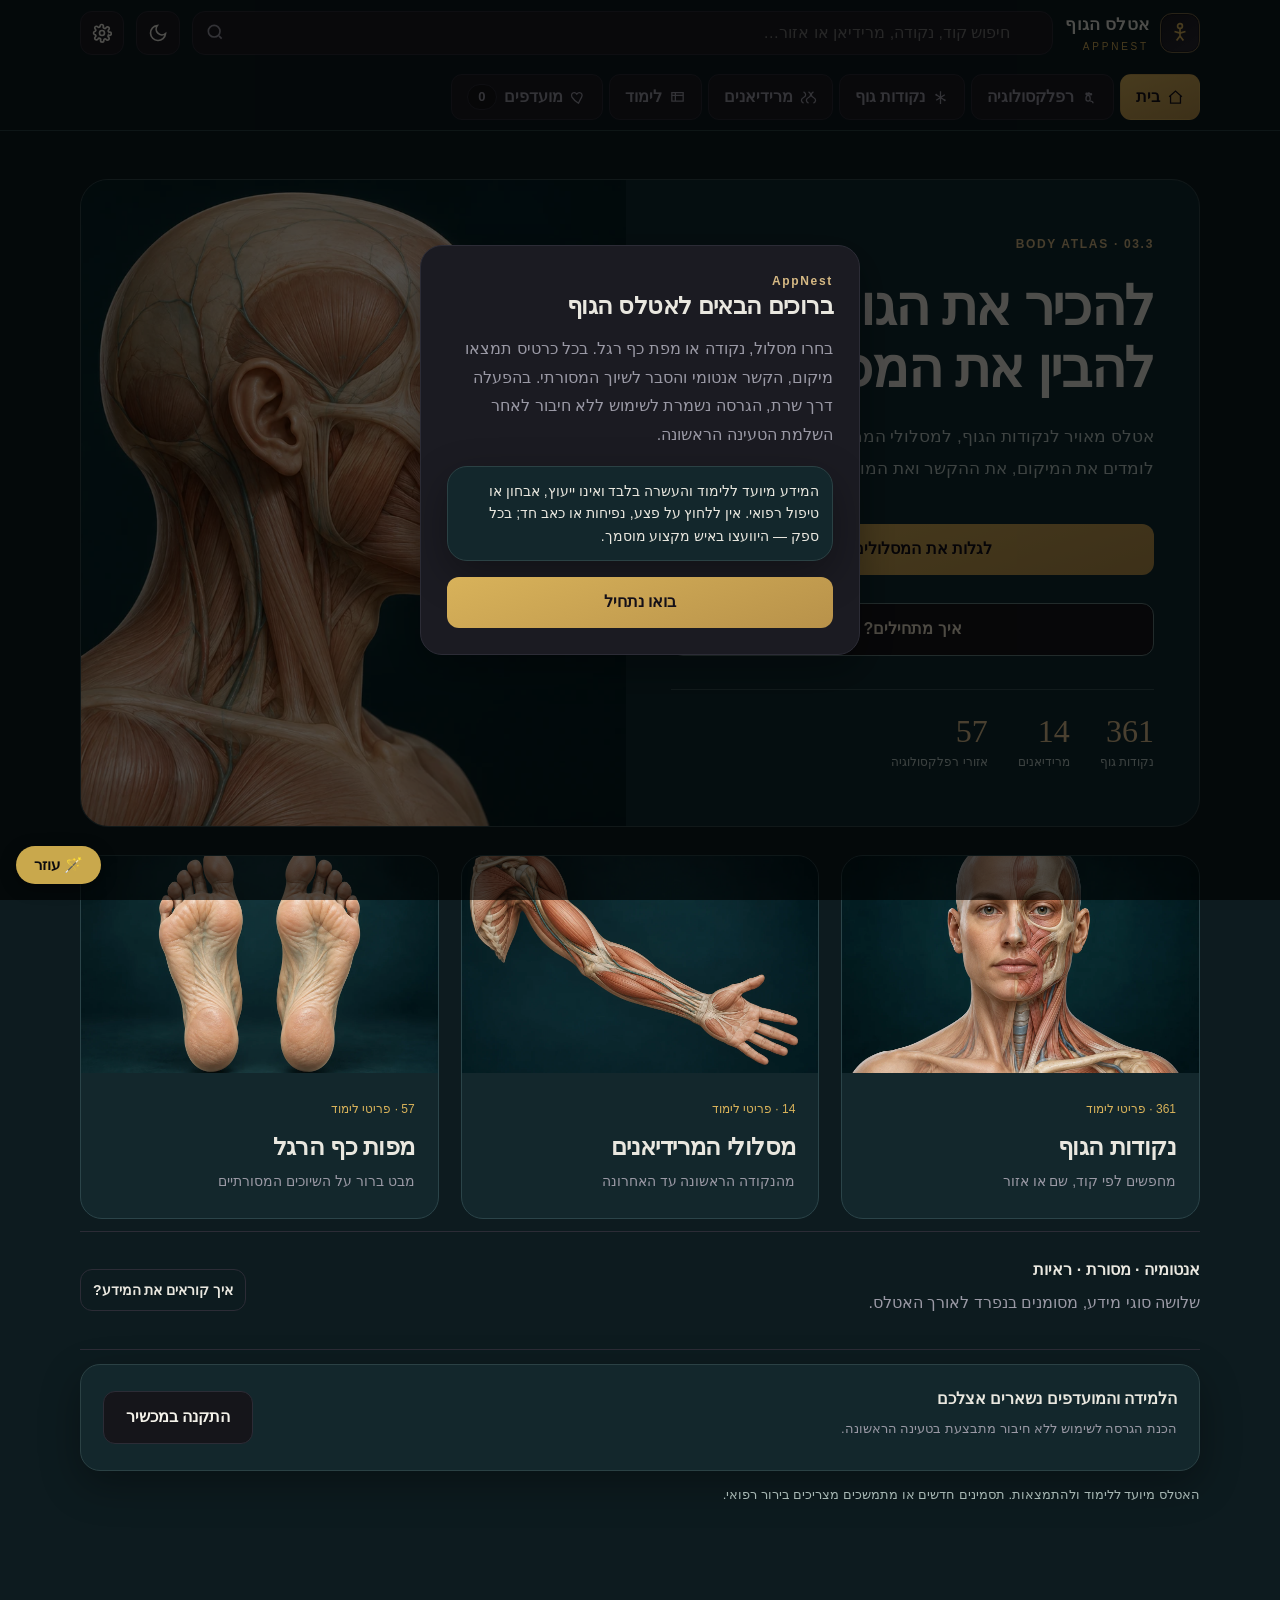
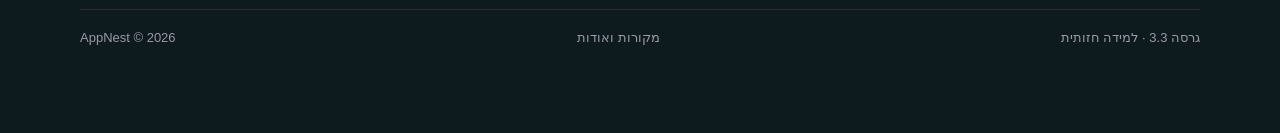
==== commit 62a486c6: "Add files via upload" ====
--- a/index.html
+++ b/index.html
@@ -4,7 +4,7 @@
 <meta charset="utf-8">
 <meta name="viewport" content="width=device-width,initial-scale=1,viewport-fit=cover">
 <meta name="theme-color" content="#0d0d0f">
-<title>אטלס הגוף — AppNest</title>
+<title>אטלס הגוף 3.3 — למידה חזותית</title>
 <link rel="manifest" href="manifest.json">
 <link rel="icon" href="icon-192.png">
 <link rel="apple-touch-icon" href="icon-192.png">
@@ -84,6 +84,11 @@
 .tile b{font-size:16px}
 .tile small{display:block;margin-top:3px}
 .tile .cnt{margin-top:auto;font-size:13px;color:var(--gold);font-weight:700}
+.ready-card{margin-top:14px;padding:16px;display:flex;align-items:center;justify-content:space-between;gap:14px}
+.ready-card .ready-copy{display:flex;gap:12px;align-items:flex-start}
+.ready-card .ready-icon{width:42px;height:42px;flex:none;border-radius:12px;display:grid;place-items:center;background:color-mix(in srgb,var(--ok) 16%,transparent);color:var(--ok);font-size:21px}
+.ready-card b{display:block;margin-bottom:3px}.ready-card p{margin:0;color:var(--muted);font-size:14px}
+.ready-card .btn{width:auto;min-width:150px;margin:0;white-space:nowrap}
 
 .section-head{display:flex;justify-content:space-between;align-items:flex-end;margin:24px 0 14px;gap:12px}
 .section-head h2{font-size:20px}
@@ -133,6 +138,20 @@
 .mcard b{font-size:15px}
 .mcard small{color:var(--muted)}
 .mdot{width:100%;height:6px;border-radius:6px;margin-top:4px;background:linear-gradient(90deg,var(--gold),var(--gold-2))}
+.mer-map{padding:14px;overflow:auto;background:radial-gradient(circle at 70% 45%,color-mix(in srgb,var(--gold) 9%,transparent),transparent 52%),var(--bg2)}
+.mer-canvas{position:relative;min-width:680px}.mer-map svg{display:block;width:100%;height:auto}
+.mer-map .bodyline{fill:none;stroke:color-mix(in srgb,var(--ink) 30%,transparent);stroke-width:3}
+.mer-map .route-line{fill:none;stroke:var(--gold);stroke-width:8;stroke-linecap:round;stroke-linejoin:round;filter:drop-shadow(0 2px 5px #0008)}
+.mer-map .flow-line{fill:none;stroke:var(--gold-soft);stroke-width:2.5;stroke-dasharray:7 8}
+.mer-map [data-point]{cursor:pointer;outline:none}
+.mer-map .point-node circle{fill:var(--gold-2);stroke:#fff;stroke-width:3}
+.mer-map .point-node text{fill:var(--ink);font:700 15px -apple-system,"Segoe UI",Arial,sans-serif;paint-order:stroke;stroke:var(--bg2);stroke-width:5px;stroke-linejoin:round;direction:ltr;unicode-bidi:bidi-override}
+.mer-map.compact .point-node text{font-size:12px}
+.map-hit{position:absolute;width:26px;height:26px;transform:translate(-50%,-50%);border:3px solid #fff;border-radius:50%;background:var(--gold-2);color:transparent;padding:0;box-shadow:0 2px 7px #0009}
+.map-hit:hover{background:var(--gold);transform:translate(-50%,-50%) scale(1.16)}
+.map-hit:focus-visible{outline:3px solid #fff;box-shadow:0 0 0 6px var(--gold);color:transparent}
+.map-guide{padding:13px 15px;border-top:1px solid var(--line);display:flex;gap:9px;align-items:flex-start;color:var(--muted);font-size:14px}
+.map-guide b{color:var(--ink)}
 
 /* detail sheet */
 .scrim{position:fixed;inset:0;background:#0009;z-index:40;opacity:0;pointer-events:none;transition:.2s}
@@ -195,9 +214,29 @@
   .workspace{grid-template-columns:1fr}
   .brand small{display:none}
   .hero{flex-direction:column;align-items:stretch}
+  .list{max-height:none}
+}
+@media(max-width:560px){
+  .wrap{width:min(100% - 20px,1120px)}
+  .bar{flex-wrap:wrap;gap:8px}
+  .brand{flex:1}
+  .search{order:3;flex-basis:100%}
+  .tiles{grid-template-columns:1fr}
+  .tile{min-height:104px}
+  .tab{padding:8px 11px}
+  main{padding-top:12px}
+  .stage{min-height:300px;padding:8px}
+  .sheet{width:100%;padding:18px}
+  .flash{padding:22px 16px;min-height:240px}
+  .row{grid-template-columns:46px minmax(0,1fr) 14px;padding:9px 6px}
+  .ready-card{align-items:stretch;flex-direction:column}.ready-card .btn{width:100%}
 }
 @media(prefers-reduced-motion:reduce){*{animation:none!important;transition:none!important}}
 </style>
+<link rel="stylesheet" href="atlas-pro.css">
+<link rel="stylesheet" href="atlas-detail.css">
+<link rel="stylesheet" href="atlas-study.css">
+<link rel="stylesheet" href="atlas-anatomy.css">
 </head>
 <body data-pal="onyx" data-theme="night" dir="rtl">
 
@@ -208,7 +247,7 @@
       <div><b>אטלס הגוף</b><small class="gold">APPNEST</small></div>
     </div>
     <div class="search">
-      <svg viewBox="0 0 24 24" fill="none" stroke="currentColor" stroke-width="2"><circle cx="11" cy="11" r="7"/><path d="m20 20-3.2-3.2"/></svg>
+      <svg viewBox="0 0 24 24" fill="none" stroke="currentColor" stroke-width="2"><circle cx="11" cy="11" r="7"/><path d="m20 20-3.3-3.3"/></svg>
       <input id="q" placeholder="חיפוש נקודה, מרידיאן או אזור…" autocomplete="off">
     </div>
     <button class="iconbtn" id="themeBtn" aria-label="מצב תצוגה"><svg id="themeIco" viewBox="0 0 24 24" fill="none" stroke="currentColor" stroke-width="2"><path d="M21 12.8A9 9 0 1 1 11.2 3 7 7 0 0 0 21 12.8Z"/></svg></button>
@@ -220,916 +259,26 @@
 <main class="wrap"><div id="view"></div></main>
 
 <footer class="wrap">
-  <span>גרסה 1.0 · אב־טיפוס לימודי</span>
+  <span>גרסה 3.3 · למידה חזותית</span>
   <span data-go="about" style="cursor:pointer">מקורות ואודות</span>
   <span>AppNest © 2026</span>
 </footer>
 
 <div class="scrim" id="scrim"></div>
-<aside class="sheet" id="sheet"></aside>
-
-<script>window.ATLAS={"points":[{"c":"LU 1","py":"Zhongfu","zh":"中府","m":"LU","loc":"Laterosuperior to the sternum, 1 cun below Yunmen (LU 2), at the level of the first intercostal space, 6 cun lateral to the anterior midline.","ind":"cough, asthma, pain in the chest, shoulder and back, fullness in the chest.","mth":"Puncture obliquely 0.5-0.8 cun towards the lateral aspect of the chest. To avoid injuring the lung, never puncture deeply towards the medial aspect. Moxibustion is applicable.","heN":"דְזוֹנְג פוּ","heL":"בחלק העליון־צדדי של דופן בית החזה הקדמית, צוּן אחד מתחת ליוּנמֶן (LU 2), בגובה מרווח הצלעות הראשון, 6 צוּן לרוחב מקו האמצע הקדמי.","heA":"נקודת ה‑מוּ הקדמית של מרידיאן הריאות; במסורת הסינית המרידיאן משויך לנשימה ולחזה."},{"c":"LU 2","py":"Yunmen","zh":"雲(云)門(门)","m":"LU","loc":"In the superior lateral part of the anterior thoracic wall, superior to the coracoid process of scapula, in the depression of the infraclavicular fossa, 6 cun lateral to the anterior midline.","ind":"cough, asthma, pain in the chest, shoulder and arm, fullness in the chest.","mth":"Puncture obliquely 0.5-0.8 inch towards the lateral aspect of the chest. To avoid injuring the lung, never puncture deeply towards the medial aspect. Moxibustion is applicable.","heN":"יוּן מֶן","heL":"בחלק העליון־צדדי של דופן בית החזה הקדמית, מעל הזיז המקורי (coracoid) של השכם, בשקע הבור התת־בריחי, 6 צוּן לרוחב מקו האמצע הקדמי."},{"c":"LU 3","py":"Tianfu","zh":"天府","m":"LU","loc":"On the medial aspect of the upper arm, 3 cun below the end of axillary fold, on the radial side of m. biceps brachii.","ind":"asthma, epistaxis, pain in the medial aspect of the upper arm.","mth":"Puncture perpendicularly 0.5-1 inch.","heN":"טְיֵין פוּ","heL":"בצד הפנימי (מֶדיאלי) של הזרוע העליונה, 3 צוּן מתחת לקצה קפל בית השחי, בצד הרדיאלי של השריר הדו־ראשי הזרועי."},{"c":"LU 4","py":"Xiabai","zh":"俠(侠)白","m":"LU","loc":"On the medial aspect of the upper arm, 4 cun below the anterior end of the axillary fold, or 5 cun above the cubital crease, on the radial side of m. biceps brachii.","ind":"cough, fullness in the chest, pain in the medial aspect of the upper arm.","mth":"Puncture perpendicularly 0.5-1 inch. Moxibustion is applicable.","heN":"שְׂיָה בַּאי","heL":"בצד הפנימי של הזרוע העליונה, 4 צוּן מתחת לקצה הקדמי של קפל בית השחי (או 5 צוּן מעל קפל המרפק), בצד הרדיאלי של השריר הדו־ראשי."},{"c":"LU 5","py":"Chize","zh":"尺澤(泽,沢)","m":"LU","loc":"On the cubital crease, in the depression of the radial side of the tendon of m. biceps brachii. This point is located with the elbow slightly flexed.","ind":"cough, hemoptysis, afternoon fever, asthma, sore throat, fullness in the chest, infantile convulsion, spasmodic pain of the elbow and arm, mastitis.","mth":"puncture perpendicularly 0.5-1 inch.","heN":"צְ'ה דְזֶה","heL":"על קפל המרפק, בשקע שבצד הרדיאלי של גיד השריר הדו־ראשי. הנקודה מאותרת כשהמרפק כפוף מעט."},{"c":"LU 6","py":"Kongzui","zh":"孔最","m":"LU","loc":"On the palmar aspect of the forearm, on the line joining Taiyuan (LU 9) and Chize (LU 5), 7 cun above the transverse crease of the wrist.","ind":"cough, pain in the chest, asthma, hemoptysis, sore throat, spasmodic pain of the elbow and arm.","mth":"Puncture perpendicularly 0.5-1 inch. Moxibustion is applicable.","heN":"קוֹנְג דְזוֹאִי","heL":"בצד כף־היד של האמה, על הקו המחבר בין טַאי יוּאָן (LU 9) לצְ'ה דְזֶה (LU 5), 7 צוּן מעל קפל שורש כף היד."},{"c":"LU 7","py":"Lieque","zh":"列缺","m":"LU","loc":"Superior to the styloid process of the radius, 1.5 cun above the transverse crease of the wrist between the tendons of brachioradial muscle and abductor pollicis longus muscle. When the index fingers and thumbs of both hands are crossed with the index finger of one hand placed on the styloid process of the radius of the other, the point is in the depression right under the tip of the index finger.","ind":"headache, migraine, neck rigidity, cough, asthma, sore throat, facial paralysis, toothache, pain and weakness of the wrist.","mth":"","heN":"לְיֵה צְ'וֵוה","heL":"בצד האגודל של האמה, בערך רוחב שתי אצבעות מעל קפל שורש כף היד, בתוך השקע שבין הגידים.","heA":"במסורת הסינית הנקודה שייכת למרידיאן הריאות ומשויכת לאזור הנשימה, הגרון, הראש והעורף."},{"c":"LU 8","py":"Jingqu","zh":"經(经,経)渠","m":"LU","loc":"1 cun above the transverse crease of the wrist in the depression on the lateral side of the radial artery.","ind":"cough, asthma, fever, pain in the chest, sore throat, pain in the wrist.","mth":"Puncture perpendicularly 0.1-0.3 inch. Avoid puncturing the radial artery.","heN":"גִּ'ינְג צ'וּ","heL":"צוּן אחד מעל קפל שורש כף היד, בשקע שבצד החיצוני (לרוחב) של עורק הרדיוס."},{"c":"LU 9","py":"Taiyuan","zh":"太淵(渊)","m":"LU","loc":"At the radial end of the transverse crease of the wrist, in the depression on the lateral side of the radial artery.","ind":"cough, asthma, hemoptysis, sore throat, palpitation, pain in the chest, wrist and arm.","mth":"Puncture perpendicularly 0.2-0.3 inch. Avoid puncturing the radial artery. Moxibustion is applicable.","heN":"טַאי יוּאָן","heL":"בקצה הרדיאלי של קפל שורש כף היד, בשקע שבצד החיצוני של עורק הרדיוס."},{"c":"LU 10","py":"Yuji","zh":"魚(鱼)際(际)","m":"LU","loc":"On the radial aspect of the midpoint of the first metacarpal bone, on the junction of the red and white skin (i.e., the junction of the dorsum and palm of the hand).","ind":"cough, hemoptysis, sore throat, loss of voice, fever, feverish sensation in the palm.","mth":"Puncture perpendicularly 0.5-0.8 inch. Moxibustion is applicable.","heN":"יוּ גִּ'י","heL":"בצד הרדיאלי של אמצע עצם כף־היד הראשונה, במפגש העור האדום והלבן (המעבר בין גב כף היד לצידה הפנימי)."},{"c":"LU 11","py":"Shaoshang","zh":"少商","m":"LU","loc":"On the radial side of the thumb, about 0.1 cun posterior to the corner of the nail.","ind":"sore throat, cough, asthma, epistaxis, fever, loss of consciousness, mania, spasmodic pain of the thumb.","mth":"Puncture 0.1 inch, or prick the point to cause bleeding.","heN":"שָׁאוֹ שָׁאנְג","heL":"בצד הרדיאלי של האגודל, כ־0.1 צוּן מאחורי פינת הציפורן."},{"c":"LI 1","py":"Shangyang","zh":"商陽(阳)","m":"LI","loc":"On the radial side of the index finger, about 0.1 cun posterior to the corner of the nail.","ind":"toothache, sore throat, swelling of the submandibular region, numbness of fingers, febrile diseases with anhidrosis, loss of consciousness.","mth":"Puncture 0.1 inch, or prick the point to cause bleeding.","heN":"שָׁאנְג יָאנְג","heL":"בצד הרדיאלי של האצבע המורה, כ־0.1 צוּן מאחורי פינת הציפורן."},{"c":"LI 2","py":"Erjian","zh":"二間(间)","m":"LI","loc":"In the depression of the radial side of the index finger, distal to the 2nd metacarpal-phalangeal (MCP) joint. The point is located with the finger slightly flexed.","ind":"blurred vision, epistaxis, toothache, sore throat, febrile diseases.","mth":"Puncture perpendicularly 0.2-0.3 inch. Moxibustion is applicable.","heN":"אֵר גְ'יֶן","heL":"בשקע שבצד הרדיאלי של האצבע המורה, דיסטלית למפרק כף־היד–אצבע (MCP) השני. הנקודה מאותרת כשהאצבע כפופה מעט."},{"c":"LI 3","py":"Sanjian","zh":"三間(间)","m":"LI","loc":"When a loose fist is made, the point is on the radial side of the index finger, in the depression proximal to the head of the second metacarpal bone.","ind":"toothache, ophthalmalgia, sore throat, redness and swelling of fingers and the dorsum of the hand.","mth":"Puncture perpendicularly 0.5-0.8 inch. Moxibustion is applicable.","heN":"סָאן גְ'יֶן","heL":"כשאוגרפים אגרוף רפוי — בצד הרדיאלי של האצבע המורה, בשקע פרוקסימלית לראש עצם כף־היד (המסרק) השנייה."},{"c":"LI 4","py":"Hegu, Hoku","zh":"合谷","m":"LI","loc":"On the dorsum of the hand, between the 1st and 2nd metacarpal bones; approximately in the middle of the 2nd metacarpal bone on the radial side. Or, place in coincident position the transverse crease of the interphalangeal joint of the thumb with the margin of the web between the thumb and the index finger of the other hand. The point is where the tip of the thumb touches.","ind":"headache, pain in the neck, redness, swelling and pain of the eye, epistaxis, nasal obstruction, rhinorrhea, toothache, deafness, swelling of the face, sore throat, parotitis, trismus, facial paralysis, febrile diseases with anhidrosis, hyperhidrosis, abdominal pain, dysentery, constipation, amenorrhea, delayed labor, infantile convulsion, pain, weakness and motor impairment of the upper limbs.","mth":"Puncture perpendicularly 0.5-1 inch. Moxibustion is applicable.","heN":"חֶה גוּ","heL":"בגב כף היד, בתוך השריר שבין האגודל לאצבע. הצמידו אגודל ואצבע וחפשו את שיא הבליטה שנוצרת.","heA":"נקודה מרכזית במרידיאן המעי הגס. במסורת היא משויכת בעיקר לראש, לפנים, ללסת ולמתח באזור הצוואר והיד.","heC":"בהריון אין ללחוץ על נקודה זו ללא הנחיה מקצועית."},{"c":"LI 5","py":"Yangxi","zh":"陽(阳)谿(溪)","m":"LI","loc":"On the radial side of the wrist. When the thumb is tilted upward, it is in the depression between the tendons of m. extensor pollicis longus and brevis.","ind":"headache, redness, pain and swelling of the eye, toothache, sore throat, pain in the wrist.","mth":"Puncture perpendicularly 0.3-0.5 inch. Moxibustion is applicable.","heN":"יָאנְג שִׂי","heL":"בצד הרדיאלי של שורש כף היד. כשמטים את האגודל כלפי מעלה, הנקודה בשקע שבין גידי מיישר האגודל הארוך והקצר."},{"c":"LI 6","py":"Pianli","zh":"偏歷(历)","m":"LI","loc":"With the elbow flexed and the radial side of arm upward, the point is on the line joining Yangxi (LI 5) and Quchi (LI 11), 3 cun above the crease of the wrist.","ind":"redness of the eye, tinnitus, deafness, epistaxis, aching of the hand and arm, sore throat, edema.","mth":"Puncture perpendicularly or obliquely 0.5-0.8 inch. Moxibustion is applicable.","heN":"פְּיֶן לִי","heL":"כשהמרפק כפוף והצד הרדיאלי של הזרוע כלפי מעלה — על הקו המחבר בין יָאנְג שִׂי (LI 5) לצ'וּ צְ'ה (LI 11), 3 צוּן מעל קפל שורש כף היד."},{"c":"LI 7","py":"Wenliu","zh":"溫(温)溜","m":"LI","loc":"With the elbow flexed and the radial side of arm upward, the point is on the line connecting Yangxi (LI 5) and Quchi (LI 11), 5 cun above the crease of the wrist.","ind":"headache, swelling of the face, sore throat, borborygmus, abdominal pain, aching of the shoulder and arm.","mth":"Puncture perpendicularly 0.5-1.0 inch. Moxibustion is applicable.","heN":"וֶן לְיוּ","heL":"על אותו קו כמו LI 6, 5 צוּן מעל קפל שורש כף היד."},{"c":"LI 8","py":"Xialian","zh":"下廉","m":"LI","loc":"On the line joining Yangxi (LI 5) and Quchi (LI 11), 4 cun below the cubital crease.","ind":"abdominal pain, borborygmus, pain in the elbow and arm, motor impairment of the upper limbs.","mth":"Puncture perpendicularly 0.5-1.0 inch. Moxibustion is applicable.","heN":"שְׂיָה לְיֶן","heL":"על הקו המחבר בין יָאנְג שִׂי (LI 5) לצ'וּ צְ'ה (LI 11), 4 צוּן מתחת לקפל המרפק."},{"c":"LI 9","py":"Shanglian","zh":"上廉","m":"LI","loc":"On the line joining Yangxi (LI 5) and Quchi (LI 11), 3 cun below the cubital crease.","ind":"aching of the shoulder and arm, motor impairment of the upper limbs, numbness of the hand and arm, borborygmus, abdominal pain.","mth":"Puncture perpendicularly 0.5-1.0 inch. Moxibustion is applicable.","heN":"שָׁאנְג לְיֶן","heL":"על אותו קו, 3 צוּן מתחת לקפל המרפק."},{"c":"LI 10","py":"Shousanli","zh":"手三里","m":"LI","loc":"On the line joining Yangxi (LI 5) and Quchi (LI 11), 2 cun below the cubital crease.","ind":"abdominal pain, diarrhea, toothache, swelling of the cheek, motor impairment of the upper limbs, pain in the shoulder and back.","mth":"Puncture perpendicularly 0.8-1.2 inches. Moxibustion is applicable.","heN":"שׁוֹ סָאן לִי","heL":"על אותו קו, 2 צוּן מתחת לקפל המרפק."},{"c":"LI 11","py":"Quchi","zh":"曲池","m":"LI","loc":"When the elbow is flexed, the point is in the depression at the lateral end of the transverse cubital crease, midway between Chize (LU 5) and the lateral epicondyle of the humerus.","ind":"sore throat, toothache, redness and pain of the eye, scrofula, urticaria, motor impairment of the upper extremities, abdominal pain, vomiting, diarrhea, febrile diseases.","mth":"Puncture perpendicularly 1.0-1.5 inches. Moxibustion is applicable.","heN":"צ'וּ צְ'ה","heL":"כופפו את המרפק. הנקודה נמצאת בשקע שבקצה החיצוני של קפל המרפק.","heA":"שייכת למרידיאן המעי הגס. במסורת היא משויכת לחום בגוף, לעור, למרפק ולתנועה של היד והכתף."},{"c":"LI 12","py":"Zhouliao","zh":"肘髎(髎)","m":"LI","loc":"When the elbow is flexed, the point is on the lateral side of the upper arm, 1 cun above Quchi (LI 11), on the border of humerus.","ind":"pain, numbness and contracture of the elbow and arm.","mth":"Puncture perpendicularly 0.5-1.0 inch. Moxibustion is applicable.","heN":"ג'וֹ לְיָאו","heL":"כשהמרפק כפוף — בצד החיצוני של הזרוע העליונה, 1 צוּן מעל צ'וּ צְ'ה (LI 11), על שולי עצם הזרוע."},{"c":"LI 13","py":"Shouwuli","zh":"手五里","m":"LI","loc":"On the lateral side of the upper arm, on the line connecting Quchi (LI 11) and Jianyu (LI 15), 3 cun above Quchi (LI 11).","ind":"contracture and pain of the elbow and arm, scrofula.","mth":"Puncture perpendicularly 0.5-1.0 inch. Avoid injuring the artery.","heN":"שׁוֹ ווּ לִי","heL":"בצד החיצוני של הזרוע העליונה, על הקו המחבר בין צ'וּ צְ'ה (LI 11) לגְ'יֶן יוּ (LI 15), 3 צוּן מעל צ'וּ צְ'ה."},{"c":"LI 14","py":"Binao","zh":"臂臑","m":"LI","loc":"On the lateral side of the upper arm, on the line joining Quchi (Ll 11) and Jianyu (LI 15), 7 cun above Quchi (Ll 11), at the insertion of m. deltoideus.","ind":"pain in the shoulder and arm, rigidity of the neck, scrofula.","mth":"Puncture perpendicularly or obliquely upward 0.8-1.5 inches. Moxibustion is applicable.","heN":"בִּי נָאו","heL":"בצד החיצוני של הזרוע העליונה, על הקו המחבר בין צ'וּ צְ'ה (LI 11) לגְ'יֶן יוּ (LI 15), 7 צוּן מעל צ'וּ צְ'ה, במקום היאחזות השריר הדלטואידי."},{"c":"LI 15","py":"Jianyu","zh":"肩髃(髃)","m":"LI","loc":"Antero-inferior to the acromion, on the upper portion of m. deltoideus. When the arm is in full abduction, the point is in the depression appearing at the anterior border of the acromioclavicular joint.","ind":"pain in the shoulder and arm, motor impairment of the upper extremities, rubella, scrofula.","mth":"Puncture perpendicularly or obliquely 0.8-1.5 inches. Moxibustion is applicable.","heN":"גְ'יֶן יוּ","heL":"קדמית־תחתית לאקרומיון, בחלק העליון של השריר הדלטואידי. כשהזרוע מורחקת במלואה, הנקודה בשקע שנפער בשוליים הקדמיים של המפרק האקרומיוקלביקולרי."},{"c":"LI 16","py":"Jugu","zh":"巨骨(骨)","m":"LI","loc":"In the upper aspect of the shoulder, in the depression between the acromial extremity of the clavicle and the scapular spine.","ind":"pain and motor impairment of the upper extremities, pain in the shoulder and back.","mth":"Puncture perpendicularly 0.5-0.7 inch. Moxibustion is applicable.","heN":"גּ'וּ גוּ","heL":"בחלק העליון של הכתף, בשקע שבין קצה עצם הבריח (הצד האקרומיאלי) לקוץ עצם השכם."},{"c":"LI 17","py":"Tianding","zh":"天鼎","m":"LI","loc":"On the lateral side of the neck, at the posterior border of sternocleidomastoid muscle, beside the laryngeal protuberance, at the midpoint of the line connecting Futu (LI 18) and Quepen (ST 12).","ind":"sudden loss of voice, sore throat, scrofula, goiter.","mth":"Puncture perpendicularly 0.3-0.5 inch. Moxibustion is applicable.","heN":"טְיֵין דִינְג","heL":"בצד של הצוואר, בשוליים האחוריים של השריר הסטרנוקלידומסטואידי, לצד בליטת הגרון, באמצע הקו המחבר בין פוּ טוּ (LI 18) לצְ'וֶוה פֶּן (ST 12)."},{"c":"LI 18","py":"Futu","zh":"扶突","m":"LI","loc":"On the lateral side of the neck, level with the tip of Adam's apple, between the sternal head and clavicular head of m. sternocleidomastoideus.","ind":"cough, asthma, sore throat, sudden loss of voice, scrofula, goiter.","mth":"Puncture perpendicularly 0.3-0.5 inch. Moxibustion is applicable.","heN":"פוּ טוּ","heL":"בצד של הצוואר, בגובה קצה בליטת הגרון (פיקת אדם), בין הראש החזי לראש הבריחי של השריר הסטרנוקלידומסטואידי."},{"c":"LI 19","py":"Kouheliao","zh":"口禾髎(髎)","m":"LI","loc":"Right below the lateral margin of the nostril, level with Renzhong (Shuigou, GV 26).","ind":"nasal obstruction, epistaxis, deviation of the mouth.","mth":"Puncture obliquely 0.2-0.3 inch.","heN":"קוֹ חֶה לְיָאו","heL":"ממש מתחת לשולי הנחיר החיצוניים, בגובה רֶן ג'וֹנְג (שְׁוֵוי גוֹ, GV 26)."},{"c":"LI 20","py":"Yingxiang","zh":"迎(迎)香","m":"LI","loc":"In the nasolabial groove, at the level of the midpoint of the lateral border of ala nasi.","ind":"nasal obstruction, hyposmia, epistaxis, rhinorrhea, deviation of the mouth, itching and swelling of the face.","mth":"Puncture obliquely or subcutaneously 0.3-0.5 inch.","heN":"יִינְג שְׂיָאנְג","heL":"בחריץ האף־שפתי, בגובה אמצע השוליים החיצוניים של כנף האף."},{"c":"ST 1","py":"Chengqi","zh":"承泣","m":"ST","loc":"With the eyes looking straight forward, the point is directly below the pupil, between the eyeball and the infraorbital ridge.","ind":"redness, swelling and pain of the eye, lacrimation, night blindness, eyelid twitching, facial paralysis (bell's palsy).","mth":"Push the eyeball upward with the left thumb and puncture perpendicularly and slowly 0.5-1.0 inch along the infraorbital ridge. It is not advisable to manipulate the needle with large amplitude.","heN":"צֶ'נְג צִ'י","heL":"כשהמבט ישר קדימה — ישירות מתחת לאישון, בין גלגל העין לרכס ארובת העין התחתון."},{"c":"ST 2","py":"Sibai","zh":"四白","m":"ST","loc":"Directly below the pupil, in the depression at the infraorbital foramen.","ind":"redness, pain and itching of the eye, facial paralysis, eyelid twitching, pain in the face.","mth":"Puncture perpendicularly 0.2-0.3 inch. It is not advisable to puncture deeply.","heN":"סְה בַּאי","heL":"ישירות מתחת לאישון, בשקע שבנקב ארובת העין התחתון."},{"c":"ST 3","py":"Juliao","zh":"巨髎(髎)","m":"ST","loc":"Directly below the pupil, at the level of the lower border of ala nasi, on the lateral side of the nasolabial groove.","ind":"facial paralysis, eyelid twitching, epistaxis, toothache, swelling of lips and cheek.","mth":"Puncture perpendicularly 0.3-0.5 inch. Moxibustion is applicable.","heN":"גּ'וּ לְיָאו","heL":"ישירות מתחת לאישון, בגובה השוליים התחתונים של כנף האף, בצד החיצוני של החריץ האף־שפתי."},{"c":"ST 4","py":"Dicang","zh":"地倉(仓)","m":"ST","loc":"Lateral to the corner of the mouth, directly below the pupil.","ind":"deviation of the mouth, hypersalivation, eyelid twitching.","mth":"","heN":"דִי צָאנְג","heL":"לרוחב מזווית הפה, ישירות מתחת לאישון."},{"c":"ST 5","py":"Daying","zh":"大迎(迎)","m":"ST","loc":"Anterior to the angle of mandible, on the anterior border of the attached portion of m. masseter where the pulsation of facial artery is palpable, in the groove-like depression appearing when the cheek is bulged.","ind":"facial paralysis, trismus, swelling of the cheek, facial pain, toothache.","mth":"Avoid puncturing the artery. Puncture obliquely 0.3-0.5 inch. Moxibustion is applicable.","heN":"דָא יִינְג","heL":"קדמית לזווית הלסת התחתונה, על השוליים הקדמיים של שריר הלעיסה (masseter), במקום שבו נמושת פעימת עורק הפנים, בשקע שנפער כשמנפחים את הלחי."},{"c":"ST 6","py":"Jiache","zh":"頰(颊)車(车)","m":"ST","loc":"One finger-breadth (middle finger) anterior and superior to the lower angle of the mandible where m. masseter is prominence when the teeth are clenched and depressive when it is pressed.","ind":"facial paralysis, toothache, swelling of the cheek and face, mumps, trismus.","mth":"","heN":"גְ'יָה צֶ'ה","heL":"רוחב אצבע (האצבע האמצעית) קדמית ומעל לזווית התחתונה של הלסת, במקום שבו שריר הלעיסה בולט בנעיצת השיניים ושוקע בלחיצה."},{"c":"ST 7","py":"Xiaguan","zh":"下關(关,関)","m":"ST","loc":"On the face, anterior to the ear, in the depression between the zygomatic arch and the mandibular notch. This point is located with the mouth closed.","ind":"deafness, tinnitus, otorrhea, toothache, facial paralysis, pain of the face, motor impairment of the jaw.","mth":"Puncture perpendicularly 0.1- 0.5 cun. Moxibustion is applicable.","heN":"שְׂיָה גְוָאן","heL":"בפנים, קדמית לאוזן, בשקע שבין קשת עצם הלחי לחריץ הלסת. מאתרים כשהפה סגור."},{"c":"ST 8","py":"Touwei","zh":"頭(头)維(维)","m":"ST","loc":"On the lateral side of the head, 0.5 cun above the anterior hairline at the corner of the forehead, and 4.5 cun lateral to the midline of the head.","ind":"headache, blurred vision, ophthalmalgia, lacrimation.","mth":"Puncture 0.5-1.0 inch subcutaneously.","heN":"טוֹ וֵיי","heL":"בצד הראש, 0.5 צוּן מעל קו השיער הקדמי בפינת המצח, 4.5 צוּן לרוחב מקו האמצע של הראש."},{"c":"ST 9","py":"Renying","zh":"人迎(迎)","m":"ST","loc":"Level with the tip of Adam's apple where the pulsation of common carotid artery is palpable, on the anterior border of sternocleidomastoid muscle.","ind":"sore throat, asthma, goiter, dizziness, flushing of the face.","mth":"Avoid puncturing the common carotid artery, puncture perpendicularly 0.3-0.5 inch.","heN":"רֶן יִינְג","heL":"בגובה קצה בליטת הגרון, במקום שבו נמושת פעימת עורק התרדמה המשותף, על השוליים הקדמיים של השריר הסטרנוקלידומסטואידי."},{"c":"ST 10","py":"Shuitu","zh":"水突","m":"ST","loc":"At the midpoint of the line joining Renying (ST 9) and Qishe (ST 11), on the anterior border of m. sternocleidomastoid muscle.","ind":"sore throat, asthma, cough.","mth":"Puncture perpendicularly 0.3-0.5 inch. Moxibustion is applicable.","heN":"שְׁוֵוי טוּ","heL":"באמצע הקו המחבר בין רֶן יִינְג (ST 9) לצִ'י שֶׁה (ST 11), על השוליים הקדמיים של השריר הסטרנוקלידומסטואידי."},{"c":"ST 11","py":"Qishe","zh":"氣(气,気)舍(舎)","m":"ST","loc":"At the superior border of the sternal extremity of the clavicle, between the sternal head and clavicular head of m. sternocleidomastoideus.","ind":"sore throat, pain and rigidity of the neck, asthma, hiccup, goiter.","mth":"Puncture perpendicularly 0.3-0.5 inch. Moxibustion is applicable.","heN":"צִ'י שֶׁה","heL":"בשוליים העליונים של הקצה החזי של עצם הבריח, בין הראש החזי לראש הבריחי של השריר הסטרנוקלידומסטואידי."},{"c":"ST 12","py":"Quepen","zh":"缺盆","m":"ST","loc":"In the midpoint of the supraclavicular fossa, 4 cun lateral to the anterior midline.","ind":"cough, asthma, sore throat, pain in the supraclavicular fossa.","mth":"Avoid puncturing the artery. Puncture perpendicularly 0.3-0.5 inch.","heN":"צְ'וֶוה פֶּן","heL":"באמצע הבור העל־בריחי, 4 צוּן לרוחב מקו האמצע הקדמי."},{"c":"ST 13","py":"Qihu","zh":"氣(气,気)戶","m":"ST","loc":"At the lower border of the middle of the clavicle, 4 cun lateral to the anterior midline.","ind":"fullness in the chest, asthma, cough, hiccup, chest pain and hypochondriac pain.","mth":"","heN":"צִ'י חוּ","heL":"בשוליים התחתונים של אמצע עצם הבריח, 4 צוּן לרוחב מקו האמצע הקדמי."},{"c":"ST 14","py":"Kufang","zh":"庫(库)房","m":"ST","loc":"In the 1st intercostal space, 4 cun lateral to the anterior midline.","ind":"sensation of fullness in the chest, chest pain, cough.","mth":"Puncture‚Ä¢ obliquely 0.3-0.5 inch. Moxibustion is applicable.","heN":"קוּ פָאנְג","heL":"במרווח הבין־צלעי הראשון, 4 צוּן לרוחב מקו האמצע הקדמי."},{"c":"ST 15","py":"Wuyi","zh":"屋翳","m":"ST","loc":"In the 2nd intercostal space, 4 cun lateral to the anterior midline.","ind":"fullness and pain in the chest and the costal region, cough, asthma, mastitis.","mth":"","heN":"ווּ יִי","heL":"במרווח הבין־צלעי השני, 4 צוּן לרוחב מקו האמצע הקדמי."},{"c":"ST 16","py":"Yingchuang","zh":"膺窗(窓)","m":"ST","loc":"In the 3rd intercostal space, 4 cun lateral to the anterior midline.","ind":"fullness and pain in the chest and hypochondrium, cough, asthma, mastitis.","mth":"Puncture obliquely 0.3-0.5 inch. Moxibustion is applicable.","heN":"יִינְג צְ'וָאנְג","heL":"במרווח הבין־צלעי השלישי, 4 צוּן לרוחב מקו האמצע הקדמי."},{"c":"ST 17","py":"Ruzhong","zh":"(乳)中","m":"ST","loc":"In the 4th intercostal space, in the centre of the nipple, 4 cun lateral to the anterior midline.","ind":"","mth":"","heN":"רוּ ג'וֹנְג","heL":"במרווח הבין־צלעי הרביעי, במרכז הפטמה, 4 צוּן לרוחב מקו האמצע הקדמי."},{"c":"ST 18","py":"Rugen","zh":"(乳)根","m":"ST","loc":"On the chest, directly below the nipple, on the lower border of breast, in the 5th intercostal space, 4 cun laterals to the anterior midline.","ind":"pain in the chest, cough, asthma, mastitis, insufficient lactation.","mth":"Puncture obliquely 0.3-0.5 inch. Moxibustion is applicable.","heN":"רוּ גֶן","heL":"בבית החזה, ישירות מתחת לפטמה, בשוליים התחתונים של השד, במרווח הבין־צלעי החמישי, 4 צוּן לרוחב מקו האמצע הקדמי."},{"c":"ST 19","py":"Burong","zh":"不容","m":"ST","loc":"6 cun above the umbilicus, 2 cun lateral to Juque (CV 14).","ind":"abdominal distension, vomiting, gastric pain, anorexia.","mth":"Puncture perpendicularly 0.5-0.8 inch. Moxibustion is applicable.","heN":"בּוּ רוֹנְג","heL":"6 צוּן מעל הטבור, 2 צוּן לרוחב מגּ'וּ צְ'וֶוה (CV 14)."},{"c":"ST 20","py":"Chengman","zh":"承滿(满,満)","m":"ST","loc":"5 cun above the umbilicus, 2 cun lateral to Shangwan (CV 13).","ind":"gastric pain, abdominal distension, vomiting, anorexia.","mth":"","heN":"צֶ'נְג מָאן","heL":"5 צוּן מעל הטבור, 2 צוּן לרוחב משָׁאנְג וָאן (CV 13)."},{"c":"ST 21","py":"Liangmen","zh":"梁門(门)","m":"ST","loc":"4 cun above the umbilicus, 2 cun lateral to Zhongwan (CV 12).","ind":"gastric pain, vomiting, anorexia, abdominal distension, diarrhea.","mth":"Puncture perpendicularly 0.8-1.0 inch. Moxibustion is applicable.","heN":"לְיָאנְג מֶן","heL":"4 צוּן מעל הטבור, 2 צוּן לרוחב מג'וֹנְג וָאן (CV 12)."},{"c":"ST 22","py":"Guanmen","zh":"關(关,関)門(门)","m":"ST","loc":"3 cun above the umbilicus, 2 cun lateral to Jianli (CV 11).","ind":"abdominal distension and pain, anorexia, borborygmus, diarrhea, edema.","mth":"","heN":"גְוָאן מֶן","heL":"3 צוּן מעל הטבור, 2 צוּן לרוחב מגְּ'יֶן לִי (CV 11)."},{"c":"ST 23","py":"Taiyi","zh":"太乙","m":"ST","loc":"2 cun above the umbilicus, 2 cun lateral to Xiawan (CV 10).","ind":"gastric pain, irritability, mania, indigestion.","mth":"Puncture perpendicularly 0.7-1.0 inch. Moxibustion is applicable.","heN":"טַאי יִי","heL":"2 צוּן מעל הטבור, 2 צוּן לרוחב משְׂיָה וָאן (CV 10)."},{"c":"ST 24","py":"Huaroumen","zh":"滑(滑)肉門(门)","m":"ST","loc":"1 cun above the umbilicus, 2 cun lateral to Shuifen (CV 9).","ind":"gastric pain, vomiting, mania.","mth":"","heN":"חוּאָה רוֹ מֶן","heL":"1 צוּן מעל הטבור, 2 צוּן לרוחב משְׁוֵוי פֶן (CV 9)."},{"c":"ST 25","py":"Tianshu","zh":"天樞(枢)","m":"ST","loc":"2 cun lateral to the centre of the umbilicus.","ind":"abdominal pain and distension, borborygmus, pain around the umbilicus, constipation, diarrhea, dysentery, irregular menstruation, edema.","mth":"Puncture perpendicularly 0.7-1.2 inches. Moxibustion is applicable.","heN":"טְיֵין שׁוּ","heL":"2 צוּן לרוחב ממרכז הטבור."},{"c":"ST 26","py":"Wailing","zh":"外陵","m":"ST","loc":"1 cun below the umbilicus, 2 cun lateral to Yinjiao (CV 7).","ind":"abdominal pain, hernia, dysmenorrhea.","mth":"Puncture perpendicularly 0.7-1.2 inches. Moxibustion is applicable.","heN":"וַאי לִינְג","heL":"1 צוּן מתחת לטבור, 2 צוּן לרוחב מיִין גְ'יָאו (CV 7)."},{"c":"ST 27","py":"Daju","zh":"大巨","m":"ST","loc":"2 cun below the umbilicus, 2 cun lateral to Shimen (CV 5).","ind":"lower abdominal distension, dysuria, hernia, seminal emission, premature ejaculation.","mth":"Puncture perpendicularly 0.7-1.2 inches. Moxibustion is applicable.","heN":"דָא גּ'וּ","heL":"2 צוּן מתחת לטבור, 2 צוּן לרוחב משִׁי מֶן (CV 5)."},{"c":"ST 28","py":"Shuidao","zh":"水道(道)","m":"ST","loc":"3 cun below the umbilicus, 2 cun lateral to Guanyuan (CV 4).","ind":"lower abdominal distension, retention of urine, edema, hernia, dysmenorrhea, sterility.","mth":"Puncture perpendicularly 0.7-1.2 inches. Moxibustion is applicable.","heN":"שְׁוֵוי דָאו","heL":"3 צוּן מתחת לטבור, 2 צוּן לרוחב מגְוָאן יוּאָן (CV 4)."},{"c":"ST 29","py":"Guilai","zh":"歸(归,帰)來(来)","m":"ST","loc":"4 cun below the umbilicus, 2 cun lateral to Zhongji (CV 3).","ind":"abdominal pain, hernia, dysmenorrhea, irregular menstruation, amenorrhea, leukorrhea, prolapse of the uterus.","mth":"Puncture perpendicularly 0.7-1.2 inches. Moxibustion is applicable.","heN":"גְוֵוי לַאי","heL":"4 צוּן מתחת לטבור, 2 צוּן לרוחב מג'וֹנְג גִּ'י (CV 3)."},{"c":"ST 30","py":"Qichong","zh":"氣(气,気)衝(冲)","m":"ST","loc":"5 cun below the umbilicus, 2 cun lateral to Qugu (CV 2).","ind":"abdominal pain, borborygmus, hernia, swelling and pain of the external genitalia, impotence, dysmenorrhea, irregular menstruation.","mth":"","heN":"צִ'י צ'וֹנְג","heL":"5 צוּן מתחת לטבור, 2 צוּן לרוחב מצ'וּ גוּ (CV 2)."},{"c":"ST 31","py":"Biguan","zh":"髀(髀)關(关,関)","m":"ST","loc":"On the anterior side of the thigh and on the line connecting the anterosuperior iliac spine and the superiolateral corner of the patella, on the level of the perineum when the thigh is fixed, in the depression lateral to the sartorius muscle.","ind":"pain in the thigh, muscular atrophy, motor impairment, numbness and pain of the lower extremities.","mth":"Puncture perpendicularly 1.0-1.5 inches. Moxibustion is applicable.","heN":"בִּי גְוָאן","heL":"בצד הקדמי של הירך, על הקו המחבר בין קוץ הכסל הקדמי־עליון לפינה העליונה־חיצונית של פיקת הברך, בגובה הפרינאום כשהירך מקובעת, בשקע הלטרלי לשריר החייטי."},{"c":"ST 32","py":"Futu","zh":"伏兎(兔)","m":"ST","loc":"On the line connecting the anterior superior iliac spine and lateral border of the patella, 6 cun above the laterosuperior border of the patella.","ind":"pain in the lumbar and iliac region, coldness of the knee, paralysis or motor impairment and pain of the lower extremities, beriberi.","mth":"Puncture perpendicularly 1.0-1.5 inches. Moxibustion is applicable.","heN":"פוּ טוּ","heL":"על הקו המחבר בין קוץ הכסל הקדמי־עליון לשוליים החיצוניים של פיקת הברך, 6 צוּן מעל השוליים העליונים־חיצוניים של פיקת הברך."},{"c":"ST 33","py":"Yinshi","zh":"陰(阴)市","m":"ST","loc":"When the knee is flexed, the point is 3 cun above the laterosuperior border of the patella, on the line joining the laterosuperior border of the patella and the anterior superior iliac spine.","ind":"numbness, soreness, motor impairment of the leg and knee, motor impairment of the lower extremities.","mth":"Puncture perpendicularly 0.7-1.0 inch. Moxibustion is applicable.","heN":"יִין שִׁי","heL":"כשהברך כפופה — 3 צוּן מעל השוליים העליונים־חיצוניים של פיקת הברך, על הקו המחבר בין שוליים אלה לקוץ הכסל הקדמי־עליון."},{"c":"ST 34","py":"Liangqiu","zh":"梁丘","m":"ST","loc":"When the knee is flexed, the point is 2 cun above the laterosuperior border of the patella.","ind":"pain and numbness of the knee, gastric pain, mastitis, motor impairment of the lower extremities.","mth":"Puncture perpendicularly 05-1.0 inch. Moxibustion is applicable.","heN":"לְיָאנְג צְ'יוּ","heL":"כשהברך כפופה — 2 צוּן מעל השוליים העליונים־חיצוניים של פיקת הברך."},{"c":"ST 35","py":"Dubi","zh":"犢(犊)鼻","m":"ST","loc":"When the knee is flexed, the point is at the lower border of the patella, in the depression lateral to the patellar ligament.","ind":"pain, numbness and motor impairment of the knee, beriberi.","mth":"Puncture perpendicularly 0.7-1.0 inch. Moxibustion is applicable.","heN":"דוּ בִּי","heL":"כשהברך כפופה — בשוליים התחתונים של פיקת הברך, בשקע הלטרלי לרצועת הפיקה."},{"c":"ST 36","py":"Zusanli","zh":"足三里","m":"ST","loc":"3 cun below Dubi (ST 35), one finger-breadth (middle finger) from the anterior border of the tibia.","ind":"gastric pain, vomiting, hiccup, abdominal distension, borborygmus, diarrhea, dysentery, constipation, mastitis, enteritis, aching of the knee joint and leg, beriberi, edema, cough, asthma, emaciation due to general deficiency, indigestion, apoplexy, hemiplegia, dizziness, insomnia, mania.","mth":"Puncture perpendicularly 0.5-1.2 inches. Moxibustion is applicable.","heN":"דְזוּ סָאן לִי","heL":"כארבע אצבעות מתחת לפיקת הברך, מעט החוצה מעצם השוק, בתוך שריר השוק הקדמי.","heA":"נקודה מרכזית במרידיאן הקיבה. במסורת היא משויכת לעיכול, לבטן, לחיוניות ולברך ולרגל."},{"c":"ST 37","py":"Shangjuxu","zh":"上巨虛(虚)","m":"ST","loc":"6 cun below Dubi (ST 35), and one finger breadth (middle finger) from the anterior border of the tibia.","ind":"abdominal pain and distension, borborygmus, diarrhea, dysentery, constipation, enteritis, paralysis due to stroke, beriberi.","mth":"Puncture perpendicularly 0.5-1.2 inches. Moxibustion is applicable.","heN":"שָׁאנְג גּ'וּ שׂוּ","heL":"6 צוּן מתחת לדוּ בִּי (ST 35), רוחב אצבע (האצבע האמצעית) מהשוליים הקדמיים של עצם השוק."},{"c":"ST 38","py":"Tiaokou","zh":"條(条)口","m":"ST","loc":"8 cun below Dubi (ST 35) and on finger breadth (middle finger) from the anterior border of the tibia.","ind":"numbness, soreness and pain of the knee and leg, weakness and motor impairment of the foot, pain and motor impairment of the shoulder, abdominal pain.","mth":"Puncture perpendicularly 0.5-1.0 inch. Moxibustion is applicable.","heN":"טְיָאו קוֹ","heL":"8 צוּן מתחת לדוּ בִּי (ST 35), רוחב אצבע (האצבע האמצעית) מהשוליים הקדמיים של עצם השוק."},{"c":"ST 39","py":"Xiajuxu","zh":"下巨虛(虚)","m":"ST","loc":"9 cun below (Dubi (ST 35) and one finger breadth (middle finger) from the anterior border of the tibia.","ind":"lower abdominal pain, backache referring to the testis, mastitis, numbness and paralysis of the lower extremities.","mth":"Puncture perpendicularly 0.5-1.0 inch. Moxibustion is applicable.","heN":"שְׂיָה גּ'וּ שׂוּ","heL":"9 צוּן מתחת לדוּ בִּי (ST 35), רוחב אצבע (האצבע האמצעית) מהשוליים הקדמיים של עצם השוק."},{"c":"ST 40","py":"Fenglong","zh":"豐(丰,豊)隆(隆)","m":"ST","loc":"8 cun superior to the tip of the external malleolus, lateral to Tiaokou (ST 38) about two finger-breadth lateral to the anterior border of the tibia.","ind":"headache, dizziness and vertigo, cough, asthma, excessive sputum, pain in the chest, constipation, mania, epilepsy, muscular atrophy, motor impairment, pain, swelling or paralysis of the lower extremities.","mth":"Puncture perpendicularly 0.5-1.0 inch. Moxibustion is applicable.","heN":"פֶנְג לוֹנְג","heL":"8 צוּן מעל קצה הקרסול החיצוני, לרוחב מטְיָאו קוֹ (ST 38), כשני רוחבי אצבע לרוחב מהשוליים הקדמיים של עצם השוק."},{"c":"ST 41","py":"Jiexi","zh":"解谿(溪)","m":"ST","loc":"On the dorsum of the foot, at the midpoint of the transverse crease of the ankle joint, in the depression between the tendons of m. extensor digitorum longus and hallucis longus, approximately at the level of the tip of the lateral malleolus.","ind":"pain of the ankle joint, muscular atrophy, motor impairment, pain and paralysis of the lower extremities, epilepsy, headache, dizziness and vertigo, abdominal distension, constipation.","mth":"Puncture perpendicularly 0.5-0.7 inch. Moxibustion is applicable.","heN":"גְ'יֶה שִׂי","heL":"בגב כף הרגל, באמצע הקפל הרוחבי של מפרק הקרסול, בשקע שבין גידי מיישר האצבעות הארוך ומיישר הבוהן הארוך, בערך בגובה קצה הקרסול החיצוני."},{"c":"ST 42","py":"Chongyang","zh":"衝(冲)陽(阳)","m":"ST","loc":"On the dome of the instep of the foot, between the tendons of long extensor muscle of the great toe and long extensor muscle of toes, where the pulsation of the dorsal artery of foot is palpable.","ind":"pain of the upper teeth, redness and swelling of the dorsum of the foot, facial paralysis, muscular atrophy and motor impairment of the foot.","mth":"Avoid puncturing the artery.","heN":"צ'וֹנְג יָאנְג","heL":"בקמרון גב כף הרגל, בין גידי מיישר הבוהן הארוך למיישר האצבעות הארוך, במקום שבו נמושת פעימת עורק גב כף הרגל."},{"c":"ST 43","py":"Xiangu","zh":"陷(陥)谷","m":"ST","loc":"In the depression distal to the junction of the second and third metatarsal bones.","ind":"facial or general edema, abdominal pain, borborygmus, swelling and pain of the dorsum of the foot.","mth":"Puncture perpendicularly 0.3-0.5 inch. Moxibustion is applicable.","heN":"שְׂיָאן גוּ","heL":"בשקע דיסטלית למפגש עצמות כף הרגל השנייה והשלישית."},{"c":"ST 44","py":"Neiting","zh":"内庭","m":"ST","loc":"Proximal to the web margin between the 2nd and 3rd toes, in the depression distal and lateral to the 2nd metatarsodigital joint.","ind":"toothache, pain in the face, deviation of the mouth, sore throat, epistaxis, gastric pain, acid regurgitation, abdominal distension, diarrhea, dysentery, constipation, swelling and pain of the dorsum of the foot, febrile diseases.","mth":"Puncture perpendicularly 0.3-0.5 inch. Moxibustion is applicable.","heN":"נֵיי טִינְג","heL":"פרוקסימלית לשולי הקרום שבין האצבעות השנייה והשלישית, בשקע דיסטלית ולרוחב ממפרק כף־הרגל–אצבע השני."},{"c":"ST 45","py":"Lidui","zh":"厲(厉)兌(兑)","m":"ST","loc":"On the lateral side of the 2nd toe, 0.1 cun posterior to the corner of the nail.","ind":"facial swelling, deviation of the mouth, epistaxis, toothache, sore throat and hoarse voice, abdominal distension, coldness in the leg and foot, febrile diseases, dream-disturbed sleep, mania.","mth":"Puncture subcutaneously 0.1 inch. Moxibustion is applicable.","heN":"לִי דְוֵוי","heL":"בצד החיצוני של האצבע השנייה, 0.1 צוּן מאחורי פינת הציפורן."},{"c":"SP 1","py":"Yinbai","zh":"隱(隐,隠)白","m":"SP","loc":"On the medial side of the great toe, 0.1 cun posterior to the corner of the nail.","ind":"abdominal distension, bloody stools, menorrhagia, uterine bleeding, mental disorder, dream-disturbed sleep, convulsion.","mth":"Puncture subcutaneously 0.1 inch. Moxibustion is applicable.","heN":"יִין בַּאי","heL":"בצד המדיאלי של הבוהן הגדולה, 0.1 צוּן מאחורי פינת הציפורן."},{"c":"SP 2","py":"Dadu","zh":"大都(都)","m":"SP","loc":"On the medial side of the great toe, distal and inferior to the first metatarsal digital joint, in the depression of the junction of the red and white skin.","ind":"abdominal distension, gastric pain, constipation, febrile diseases with anhidrosis.","mth":"Puncture perpendicularly 0.1-0.3 inch. Moxibustion is applicable.","heN":"דָא דוּ","heL":"בצד המדיאלי של הבוהן הגדולה, דיסטלית ותחתית למפרק כף־הרגל–אצבע הראשון, בשקע שבמפגש העור האדום והלבן."},{"c":"SP 3","py":"Taibai","zh":"太白","m":"SP","loc":"Proximal and inferior to the 1st metatarsophalangeal joint, in the depression of the junction of the red and white skin.","ind":"gastric pain, abdominal distension, constipation, dysentery, vomiting diarrhea, borborygmus, sluggishness, beriberi.","mth":"Puncture perpendicularly 0.3-0.5 inch. Moxibustion is applicable.","heN":"טַאי בַּאי","heL":"פרוקסימלית ותחתית למפרק כף־הרגל–אצבע הראשון, בשקע שבמפגש העור האדום והלבן."},{"c":"SP 4","py":"Gongsun","zh":"公孫(孙)","m":"SP","loc":"In the depression distal and inferior to the base of the first metatarsal bone, at the junction of the red and white skin.","ind":"gastric pain, vomiting, abdominal pain and distension, diarrhea, dysentery, borborygmus.","mth":"Puncture perpendicularly 0.5-0.8 inch. Moxibustion is applicable.","heN":"גּוֹנְג סוּן","heL":"בשקע דיסטלית ותחתית לבסיס עצם כף הרגל הראשונה, במפגש העור האדום והלבן."},{"c":"SP 5","py":"Shangqiu","zh":"商丘","m":"SP","loc":"In the depression distal and inferior to the medial malleolus, midway between the tuberosity of the navicular bone and the tip of the medial malleolus.","ind":"abdominal distension, constipation, diarrhea, borborygmus, pain and rigidity of the tongue, pain in the foot and ankle, hemorrhoids.","mth":"Puncture perpendicularly 0.2-0.3 inch. Moxibustion is applicable.","heN":"שָׁאנְג צְ'יוּ","heL":"בשקע דיסטלית ותחתית לקרסול הפנימי, באמצע הדרך בין פקעת עצם הסירה (navicular) לקצה הקרסול הפנימי."},{"c":"SP 6","py":"Sanyinjiao","zh":"三陰(阴)交","m":"SP","loc":"3 cun directly above the tip of the medial malleolus, posterior to the medial border of the tibia.","ind":"abdominal pain, borborygmus, abdominal distension, diarrhea, dysmenorrhea, irregular menstruation, uterine bleeding, morbid leukorrhea, prolapse of the uterus, infertility, delayed labor, nocturnal emission, impotence, enuresis, dysuria, edema, hernia, pain in the external genitalia, muscular atrophy, motor impairment, paralysis and pain of the lower extremities, headache, dizziness and vertigo, insomnia.","mth":"Puncture perpendicularly 0.5-1.0 inch. Moxibustion is applicable. Acupuncture on this point is contraindicated in pregnant women.","heN":"סָאן יִין גְ'יָאו","heL":"ארבע אצבעות מעל הבליטה הפנימית של הקרסול, ממש מאחורי השפה הפנימית של עצם השוק.","heA":"נקודת מפגש מסורתית של שלושה מרידיאנים. משויכת לבטן התחתונה, לעיכול, לשינה ולמערכת הרבייה.","heC":"בהריון אין ללחוץ על נקודה זו ללא הנחיה מקצועית."},{"c":"SP 7","py":"Lougu","zh":"漏谷","m":"SP","loc":"6 cun from the tip of the medial malleolus, on the line connecting the tip of the medial malleolus and Yinlingquan (SP 9), posterior to the medial border of the tibia.","ind":"abdominal distension, borborygmus, coldness, numbness and paralysis of the knee and leg.","mth":"Puncture perpendicularly 0.5-1.0 inch. Moxibustion is applicable.","heN":"לוֹ גוּ","heL":"6 צוּן מקצה הקרסול הפנימי, על הקו המחבר בין קצה הקרסול הפנימי ליִין לִינְג צְ'וֶון (SP 9), אחורית לשוליים המדיאליים של עצם השוק."},{"c":"SP 8","py":"Diji","zh":"地機(机)","m":"SP","loc":"3 cun below Yinlingquan (SP 9), on the line connecting Yinlingquan (SP 9) and the medial malleolus.","ind":"abdominal pain and distension, diarrhea, edema, dysuria, nocturnal emission, irregular menstruation, dysmenorrhea.","mth":"Puncture perpendicularly 0.5-1.0 inch. Moxibustion is applicable.","heN":"דִי גִּ'י","heL":"3 צוּן מתחת ליִין לִינְג צְ'וֶון (SP 9), על הקו המחבר בין יִין לִינְג צְ'וֶון (SP 9) לקרסול הפנימי."},{"c":"SP 9","py":"Yinlingquan","zh":"陰(阴)陵泉","m":"SP","loc":"On the lower border of the medial condyle of the tibia, in the depression posterior and inferior to the midial condyle of the tibia.","ind":"abdominal pain and distension, diarrhea, dysentery, edema, jaundice, dysuria, enuresis, urinary incontinence, pain in the external genitalia, dysmenorrhea, pain in the knee.","mth":"Puncture perpendicularly 0.5-1.0 inch. Moxibustion is applicable.","heN":"יִין לִינְג צְ'וֶון","heL":"על השוליים התחתונים של הבליטה הפרקית המדיאלית של עצם השוק, בשקע האחורי־תחתי לבליטה זו."},{"c":"SP 10","py":"Xuehai","zh":"血海(海)","m":"SP","loc":"When the knee is flexed, the point is 2 cun above the medial superior border of the patella, on the bulge of the medial portion of m. quadriceps femoris. Or when the patient's knee is flexed, cup your right palm to his left knee, with the thumb on the medial side and with the other four fingers directed proximally, and the thumb forming an angle of 45¬∞ with the index finger. The point is where the tip of your thumb rests.","ind":"irregular menstruation, dysmenorrhea, uterine bleeding, amenorrhea, urticaria, eczema, erysipelas, pain in the medial aspect of the thigh.","mth":"Puncture perpendicularly 0.5-1.2 inches. Moxibustion is applicable.","heN":"שְׂוֶוה חַאי","heL":"כשהברך כפופה — 2 צוּן מעל השוליים העליונים־מדיאליים של פיקת הברך, על הבליטה של החלק המדיאלי של השריר הארבע־ראשי הירכי."},{"c":"SP 11","py":"Jimen","zh":"箕門(门)","m":"SP","loc":"6 cun above Xuehai (SP 10), on the line drawn from Xuehai (SP 10) to Chongmen (SP 12).","ind":"dysuria, enuresis, pain and swelling in the inguinal region, muscular atrophy, motor impairment, pain and paralysis of the lower extremities.","mth":"Puncture perpendicularly 0.5-1.0 inch. Moxibustion is applicable.","heN":"גִּ'י מֶן","heL":"6 צוּן מעל שְׂוֶוה חַאי (SP 10), על הקו מ־שְׂוֶוה חַאי (SP 10) לצ'וֹנְג מֶן (SP 12)."},{"c":"SP 12","py":"Chongmen","zh":"衝(冲)門(门)","m":"SP","loc":"Superior to the lateral end of the inguinal groove, lateral to the pulsating external iliac artery, at the level of the upper border of symphysis pubis, 3.5 cun lateral to Qugu (CV 2).","ind":"abdominal pain, hernia, dysuria.","mth":"Avoid puncturing the artery.","heN":"צ'וֹנְג מֶן","heL":"מעל הקצה החיצוני של חריץ המפשעה, לרוחב מעורק הכסל החיצוני הפועם, בגובה השוליים העליונים של צמת החיק, 3.5 צוּן לרוחב מצ'וּ גוּ (CV 2)."},{"c":"SP 13","py":"Fushe","zh":"府舍(舎)","m":"SP","loc":"4 cun below the centre of the umbilicus, 0.7 cun superior to Chongmen (SP 12), 4 cun lateral to the anterior midline.","ind":"lower abdominal pain, hernia.","mth":"Puncture perpendicularly 0.5-1.0 inch. Moxibustion is applicable.","heN":"פוּ שֶׁה","heL":"4 צוּן מתחת למרכז הטבור, 0.7 צוּן מעל צ'וֹנְג מֶן (SP 12), 4 צוּן לרוחב מקו האמצע הקדמי."},{"c":"SP 14","py":"Fujie","zh":"腹結(结)","m":"SP","loc":"1.3 cun below Daheng (SP 15), 4 cun lateral to the anterior midline, on the lateral side of m. rectus abdominis.","ind":"pain around the umbilical region, abdominal distension, hernia, diarrhea, constipation.","mth":"Puncture perpendicularly 0.5-1.0 inch. Moxibustion is applicable.","heN":"פוּ גְּ'יֶה","heL":"1.3 צוּן מתחת לדָא חֶנְג (SP 15), 4 צוּן לרוחב מקו האמצע הקדמי, בצד החיצוני של שריר הבטן הישר."},{"c":"SP 15","py":"Daheng","zh":"大橫","m":"SP","loc":"4 cun lateral to the center of the umbilicus, lateral to m. rectus abdominis..","ind":"abdominal pain and distension, diarrhea, dysentery, constipation.","mth":"Puncture perpendicularly 0.7-1.2 inches. Moxibustion is applicable.","heN":"דָא חֶנְג","heL":"4 צוּן לרוחב ממרכז הטבור, לרוחב משריר הבטן הישר."},{"c":"SP 16","py":"Fuai","zh":"腹哀","m":"SP","loc":"3 cun above the centre of the umbilicus, and 4 cun lateral to the anterior midline.","ind":"abdominal pain, indigestion, constipation, dysentery.","mth":"Puncture perpendicularly 0.5-1.0 inch. Moxibustion is applicable.","heN":"פוּ אַאי","heL":"3 צוּן מעל מרכז הטבור, 4 צוּן לרוחב מקו האמצע הקדמי."},{"c":"SP 17","py":"Shidou","zh":"食竇(窦)","m":"SP","loc":"In the 5th intercostal space, 6 cun lateral to the anterior midline.","ind":"fullness and pain in the chest and hypochondriac region.","mth":"Puncture obliquely 0.3-0.5 inch. Moxibustion is applicable.","heN":"שִׁי דוֹ","heL":"במרווח הבין־צלעי החמישי, 6 צוּן לרוחב מקו האמצע הקדמי."},{"c":"SP 18","py":"Tianxi","zh":"天谿(溪)","m":"SP","loc":"In the 4th intercostal space, 6 cun lateral to the anterior midline.","ind":"fullness and pain in the chest and hypochondrium, cough, hiccup, mastitis, insufficient lactation.","mth":"Puncture obliquely 0.3-0.5 inch. Moxibustion is applicable.","heN":"טְיֵין שִׂי","heL":"במרווח הבין־צלעי הרביעי, 6 צוּן לרוחב מקו האמצע הקדמי."},{"c":"SP 19","py":"Xiongxiang","zh":"胸鄉(乡,郷)","m":"SP","loc":"In the 3rd intercostal space, 6 cun lateral to the anterior midline.","ind":"fullness and pain in the chest and hypochondriac region.","mth":"Puncture obliquely 0.3-0.5 inch. Moxibustion is applicable.","heN":"שְׂיוֹנְג שְׂיָאנְג","heL":"במרווח הבין־צלעי השלישי, 6 צוּן לרוחב מקו האמצע הקדמי."},{"c":"SP 20","py":"Zhourong","zh":"周榮(荣,栄)","m":"SP","loc":"In the 2nd intercostal space, 6 cun lateral to the anterior midline.","ind":"fullness in the chest and hypochondriac region, cough, hiccup.","mth":"Puncture obliquely 0.3-0.5 inch. Moxibustion is applicable.","heN":"ג'וֹ רוֹנְג","heL":"במרווח הבין־צלעי השני, 6 צוּן לרוחב מקו האמצע הקדמי."},{"c":"SP 21","py":"Dabao","zh":"大包(包)","m":"SP","loc":"On the lateral side of the chest and on the middle axillary line, in the 6th intercostal space.","ind":"pain in the chest and hypochondriac region, asthma, general aching and weakness.","mth":"Puncture obliquely 0.3-0.5 inch. Moxibustion is applicable.","heN":"דָא בָּאו","heL":"בצד של בית החזה, על הקו האמצעי של בית השחי, במרווח הבין־צלעי השישי."},{"c":"HT 1","py":"Jiquan","zh":"極(极)泉","m":"HT","loc":"When the upper arm is abducted, the point is in the center of the axilla, on the medial side of the axillary artery.","ind":"pain in the costal and cardiac regions, scrofula, cold pain of the elbow and arm, dryness of the throat.","mth":"Avoid puncturing the axillary artery. Puncture perpendicularly 0.5-1.0 inch. Moxibustion is applicable.","heN":"גִּ'י צְ'וֶון","heL":"כשהזרוע העליונה מורחקת — במרכז בית השחי, בצד המדיאלי של עורק בית השחי."},{"c":"HT 2","py":"Qingling","zh":"靑(青)靈(灵,霊)","m":"HT","loc":"When the elbow is flexed, the point is 3 cun above the medial end of the transverse cubital crease (Shaohai HT 3), in the groove medial to m. biceps brachii.","ind":"pain in the cardiac and hypochondriac regions, shoulder and arm.","mth":"Puncture perpendicularly 0.3-0.5 inch. Moxibustion is applicable.","heN":"צִ'ינְג לִינְג","heL":"כשהמרפק כפוף — 3 צוּן מעל הקצה המדיאלי של קפל המרפק הרוחבי (שָׁאו חַאי, HT 3), בחריץ המדיאלי לשריר הדו־ראשי הזרועי."},{"c":"HT 3","py":"Shaohai","zh":"少海(海)","m":"HT","loc":"With the elbow flexed, at the midpoint of the line connecting the medial end of the cubital crease and the medial epicondyle of humerus.","ind":"cardiac pain, spasmodic pain and numbness of the hand and arm, tremor of the hand, scrofula, pain in the axilla and hypochondriac region.","mth":"Puncture perpendicularly 0.5-1.0 inch. Moxibustion is applicable.","heN":"שָׁאו חַאי","heL":"כשהמרפק כפוף — באמצע הקו המחבר בין הקצה המדיאלי של קפל המרפק לבליטה הפרקית המדיאלית של עצם הזרוע."},{"c":"HT 4","py":"Lingdao","zh":"靈(灵,霊)道(道)","m":"HT","loc":"When the palm faces upward, the point is on the radial side of the tendon of m. flexor carpi ulnaris, 1.5 cun above the transverse crease of the wrist.","ind":"cardiac pain, spasmodic pain of the elbow and arm, sudden loss of voice.","mth":"Puncture perpendicularly 0.3-0.5 inch. Moxibustion is applicable.","heN":"לִינְג דָאו","heL":"כשכף היד כלפי מעלה — בצד הרדיאלי של גיד מכופף שורש כף היד האולנרי, 1.5 צוּן מעל קפל שורש כף היד."},{"c":"HT 5","py":"Tongli","zh":"通(通)里","m":"HT","loc":"When the palm faces upward, the point is on the radial side of the tendon of m. flexor carpi ulnaris, 1 cun above the transverse crease of the wrist.","ind":"palpitation, dizziness, blurred vision, sore throat, sudden loss of voice, aphasia with stiffness of the tongue, pain in the wrist and elbow.","mth":"Puncture perpendicularly 0.3-0.5 inch. Moxibustion is applicable.","heN":"טוֹנְג לִי","heL":"כמו HT 4, 1 צוּן מעל קפל שורש כף היד."},{"c":"HT 6","py":"Yinxi","zh":"陰(阴)郄","m":"HT","loc":"When the palm faces upward, the point is on the radial side of the tendon of m. flexor carpi ulnaris, 0.5 cun above the transverse crease of the wrist.","ind":"cardiac pain, hysteria, night sweat, hemoptysis, epistaxis, sudden loss of voice.","mth":"Puncture perpendicularly 0.3-0.5 inch. Moxibustion is applicable.","heN":"יִין שִׂי","heL":"כמו HT 4, 0.5 צוּן מעל קפל שורש כף היד."},{"c":"HT 7","py":"Shenmen","zh":"神(神)門(门)","m":"HT","loc":"At the ulnar end of the transverse crease of the wrist, in the depression on the radial side of the tendon of m. flexor carpi ulnaris.","ind":"cardiac pain, irritability, palpitation, hysteria, amnesia, insomnia, mania, epilepsy, dementia, pain in the hypochondriac region, feverish sensation in the palm, yellowish sclera.","mth":"Puncture perpendicularly 0.3-0.5 inch. Moxibustion is applicable.","heN":"שֶן מֶן","heL":"בקפל שורש כף היד בצד הזרת, בשקע הקטן ליד גיד שורש כף היד.","heA":"שייכת למרידיאן הלב. במסורת היא משויכת לרגיעה, לשינה, למתח רגשי ולתחושת דופק."},{"c":"HT 8","py":"Shaofu","zh":"少府","m":"HT","loc":"When the palm faces upward, the point is between the 4th and 5th metacarpal bones. When a fist is made, the point is where the tip of the little finger rests.","ind":"palpitation, pain in the chest, spasmodic pain of the little finger, feverish sensation in the palm, enuresis, dysuria, pruritus of the external genitalia.","mth":"Puncture perpendicularly 0.3-0.5 inch. Moxibustion is applicable.","heN":"שָׁאו פוּ","heL":"כשכף היד כלפי מעלה — בין עצמות כף היד הרביעית והחמישית. כשאוגרפים אגרוף, הנקודה במקום שאליו מגיע קצה הזרת."},{"c":"HT 9","py":"Shaochong","zh":"少衝(冲)","m":"HT","loc":"On the radial side of the little finger, about 0.1 cun from the corner of the nail.","ind":"palpitation, cardiac pain, pain in the chest and hypochondriac regions, mania, febrile diseases, loss of consciousness.","mth":"Puncture subcutaneously 0.1 inch, or prick with a three-edged needle to cause bleeding. Moxibustion is applicable.","heN":"שָׁאו צ'וֹנְג","heL":"בצד הרדיאלי של הזרת, כ־0.1 צוּן מפינת הציפורן."},{"c":"SI 1","py":"Shaoze","zh":"少澤(泽,沢)","m":"SI","loc":"On the ulnar side of the little finger, about 0.1 cun from the corner of the nail.","ind":"headache, febrile diseases, loss of consciousness, insufficient lactation, sore throat, redness of the eye, cloudiness of the cornea.","mth":"Puncture subcutaneously 0.1 inch, or prick the point to cause bleeding. Moxibustion is applicable.","heN":"שָׁאו דְזֶה","heL":"בצד האולנרי של הזרת, כ־0.1 צוּן מפינת הציפורן."},{"c":"SI 2","py":"Qiangu","zh":"前谷","m":"SI","loc":"When a loose fist is made, the point is on the ulnar end of the crease in front of the metacarpo- phalangeal joint of the little finger, at the junction of the red and white skin.","ind":"numbness of the fingers, febrile diseases, tinnitus, headache, reddish urine.","mth":"Puncture perpendicularly 0.3-0.5 inch. Moxibustion is applicable.","heN":"צְ'יֶן גוּ","heL":"כשאוגרפים אגרוף רפוי — בקצה האולנרי של הקפל שלפני מפרק כף־היד–אצבע של הזרת, במפגש העור האדום והלבן."},{"c":"SI 3","py":"Houxi","zh":"後(后)谿(溪)","m":"SI","loc":"When a loose fist is made, the point is on the ulnar end of the distal palmar crease, proximal to the fifth metacarpophalangeal joint, at the end of the transverse crease and the junction of the red and white skin.","ind":"pain and rigidity of the neck, tinnitus, deafness, sore throat, mania, malaria, acute lumbar sprain, night sweat, febrile diseases, contracture and numbness of the fingers, pain in the shoulder and elbow.","mth":"Puncture perpendicularly 0.5-0.7 inch. Moxibustion is applicable.","heN":"חוֹ שִׂי","heL":"כשאוגרפים אגרוף רפוי — בקצה האולנרי של קפל כף היד הדיסטלי, פרוקסימלית למפרק כף־היד–אצבע החמישי, בקצה הקפל הרוחבי ובמפגש העור האדום והלבן."},{"c":"SI 4","py":"Wangu","zh":"腕骨(骨)","m":"SI","loc":"On the ulnar side of the palm, in the depression between the base of the fifth metacarpal bone and the hamate bone.","ind":"febrile diseases with anhidrosis, headache, rigidity of the neck, contracture of the fingers, pain in the wrist, jaundice.","mth":"Puncture perpendicularly 0.3-0.5 inch. Moxibustion is applicable.","heN":"וָאן גוּ","heL":"בצד האולנרי של כף היד, בשקע שבין בסיס עצם כף היד החמישית לעצם הוו (hamate)."},{"c":"SI 5","py":"Yanggu","zh":"陽(阳)谷","m":"SI","loc":"At the ulnar end of the transverse crease on the dorsal aspect of the wrist, in the depression between the styloid process of the ulna and the triquetral bone.","ind":"swelling of the neck and submandibular region, pain of the hand and wrist, febrile diseases.","mth":"Puncture perpendicularly 0.3-0.5 inch. Moxibustion is applicable.","heN":"יָאנְג גוּ","heL":"בקצה האולנרי של הקפל הרוחבי בגב שורש כף היד, בשקע שבין הזיז הסטילואידי של עצם הגומד לעצם המשולשת (triquetrum)."},{"c":"SI 6","py":"Yanglao","zh":"養(养)老","m":"SI","loc":"Dorsal to the head of the ulna. When the palm face the chest, the point is in the bony cleft on the radial side of the styloid process of the ulna.","ind":"blurred vision, pain in the shoulder, elbow and arm.","mth":"Puncture perpendicularly 0.3-0.5 inch. Moxibustion is applicable.","heN":"יָאנְג לָאו","heL":"גבית לראש עצם הגומד. כשכף היד פונה אל החזה, הנקודה בסדק העצם שבצד הרדיאלי של הזיז הסטילואידי של עצם הגומד."},{"c":"SI 7","py":"Zhizheng","zh":"支正","m":"SI","loc":"On the line joining Yanggu (SI 5) and Xiaohai (SI 8), 5 cun proximal to the dorsal crease of the wrist.","ind":"neck rigidity, headache, dizziness, spasmodic pain in the elbow and fingers, febrile diseases, mania.","mth":"Puncture perpendicularly 0.5-0.8 inch. Moxibustion is applicable.","heN":"ג'ה ג'ֶנְג","heL":"על הקו המחבר בין יָאנְג גוּ (SI 5) לשְׂיָאו חַאי (SI 8), 5 צוּן פרוקסימלית לקפל שורש כף היד הגבי."},{"c":"SI 8","py":"Xiaohai","zh":"小海(海)","m":"SI","loc":"When the elbow is flexed, the point is located in the depression between the olecranon of the ulna and the medial epicondyle of the humerus.","ind":"headache, swelling of the cheek, pain in the nape, shoulder, arm and elbow, epilepsy.","mth":"Puncture perpendicularly 0.3-0.5 inch. Moxibustion is applicable.","heN":"שְׂיָאו חַאי","heL":"כשהמרפק כפוף — בשקע שבין בליטת המרפק של עצם הגומד לבליטה הפרקית המדיאלית של עצם הזרוע."},{"c":"SI 9","py":"Jianzhen","zh":"肩貞(贞)","m":"SI","loc":"Posterior and inferior to the shoulder joint. When the arm is adducted, the point is 1 cun above the posterior end of the axillary fold.","ind":"pain in the scapular region, motor impairment of the hand and arm.","mth":"Puncture perpendicularly 0.5-1.0 inch. Moxibustion is applicable.","heN":"גְ'יֶן ג'ֶן","heL":"אחורית ותחתית למפרק הכתף. כשהזרוע מקורבת, הנקודה 1 צוּן מעל הקצה האחורי של קפל בית השחי."},{"c":"SI 10","py":"Naoshu","zh":"臑兪(俞)","m":"SI","loc":"When the arm is adducted, the point is directly above the posterior end of the axillary fold, in the depression inferior to the scapular spine","ind":"swelling of the shoulder, aching and weakness of the shoulder and arm.","mth":"Puncture perpendicularly 0.5-1.0 inch. Moxibustion is applicable.","heN":"נָאו שׁוּ","heL":"כשהזרוע מקורבת — ישירות מעל הקצה האחורי של קפל בית השחי, בשקע שמתחת לקוץ עצם השכם."},{"c":"SI 11","py":"Tianzong","zh":"天宗","m":"SI","loc":"On the scapula, in the depression of the center of the subscapular fossa, and at the level of the 4th thoracic vertebra.","ind":"pain in the scapular region, pain in the lateroposterior aspect of the elbow and arm, asthma.","mth":"Puncture perpendicularly or obliquely 0.5-1.0 inch. Moxibustion is applicable.","heN":"טְיֵין דְזוֹנְג","heL":"על עצם השכם, בשקע שבמרכז הגומה התת־שכמית, בגובה החוליה החזית הרביעית."},{"c":"SI 12","py":"Bingfeng","zh":"秉風(风)","m":"SI","loc":"In the centre of the suprascapular fossa, directly above Tianzong (SI ll). When the arm is lifted, the point is at the site of the depression.","ind":"pain in the scapular region, numbness and aching of the upper extremities, motor impairment of the shoulder and arm.","mth":"Puncture perpendicularly 0.5-0.7 inch. Moxibustion is applicable.","heN":"בִּינְג פֶנְג","heL":"במרכז הגומה העל־שכמית, ישירות מעל טְיֵין דְזוֹנְג (SI 11). כשמרימים את הזרוע, הנקודה במקום השקע."},{"c":"SI 13","py":"Quyuan","zh":"曲垣","m":"SI","loc":"On the medial extremity of the suprascapular fossa, about midway between Naoshu (SI l0) and the spinous process of the 2nd thoracic vertebra.","ind":"pain and stiffness of the scapular region.","mth":"Puncture perpendicularly 0.3-0.5 inch. Moxibustion is applicable.","heN":"צ'וּ יוּאָן","heL":"בקצה המדיאלי של הגומה העל־שכמית, בערך באמצע הדרך בין נָאו שׁוּ (SI 10) לזיז הקוצני של החוליה החזית השנייה."},{"c":"SI 14","py":"Jianwaishu","zh":"肩外兪(俞)","m":"SI","loc":"3 cun lateral to the lower border of the spinous process of the 1st thoracic vertebra where Taodao (GV 13) is located.","ind":"aching of the shoulder and back, pain and rigidity of the neck.","mth":"Puncture obliquely 0.3-0.7 inch. Moxibustion is applicable.","heN":"גְ'יֶן וַאי שׁוּ","heL":"3 צוּן לרוחב מהשוליים התחתונים של הזיז הקוצני של החוליה החזית הראשונה, במקום שבו נמצאת טָאו דָאו (GV 13)."},{"c":"SI 15","py":"Jianzhongshu","zh":"肩中兪(俞)","m":"SI","loc":"2 cun lateral to the lower border of the spinous process of the seventh cervical vertebra (Dazhui, GV 14).","ind":"","mth":"Puncture obliquely 0.3-0.6 inch. Moxibustion is applicable.","heN":"גְ'יֶן ג'וֹנְג שׁוּ","heL":"2 צוּן לרוחב מהשוליים התחתונים של הזיז הקוצני של החוליה הצווארית השביעית (דָא ג'וֵוי, GV 14)."},{"c":"SI 16","py":"Tianchuang","zh":"天窗(窓)","m":"SI","loc":"In the lateral aspect of the neck, posterior to m. sternocleidomastoideus and Futu (LI 18), on the level of the laryngeal protuberance.","ind":"sore throat, sudden loss of voice, deafness, tinnitus, stiffness and pain of the neck.","mth":"Puncture perpendicularly 0.3-0.7 inch. Moxibustion is applicable.","heN":"טְיֵין צְ'וָאנְג","heL":"בצד של הצוואר, אחורית לשריר הסטרנוקלידומסטואידי ולפוּ טוּ (LI 18), בגובה בליטת הגרון."},{"c":"SI 17","py":"Tianrong","zh":"天容","m":"SI","loc":"Posterior to the angle of mandible, in the depression on the anterior border of m. sternocleidomastoideus.","ind":"deafness, tinnitus, sore throat, swelling of the cheek, foreign body sensation in the throat, goiter.","mth":"Puncture perpendicularly 0.5-0.7 inch. Moxibustion is applicable.","heN":"טְיֵין רוֹנְג","heL":"אחורית לזווית הלסת התחתונה, בשקע שבשוליים הקדמיים של השריר הסטרנוקלידומסטואידי."},{"c":"SI 18","py":"Quanliao","zh":"顴(颧)髎(髎)","m":"SI","loc":"Directly below the outer canthus, in the depression on the lower border of zygoma.","ind":"facial paralysis, eyelid twitching, pain in the face, toothache, swelling of the cheek, yellowish sclera.","mth":"Puncture perpendicularly 0.5-0.8 inch.","heN":"צְ'וֶון לְיָאו","heL":"ישירות מתחת לזווית העין החיצונית, בשקע שבשוליים התחתונים של עצם הלחי."},{"c":"SI 19","py":"Tinggong","zh":"聽(听,聴)宮(宫)","m":"SI","loc":"Anterior to the tragus and posterior to the condyloid process of the mandible, in the depression formed when the mouth is open.","ind":"deafness, tinnitus, otorrhea, motor impairment of the mandibular joint, toothache.","mth":"Puncture perpendicularly 0.5-1.0 inch when the mouth is open. Moxibustion is applicable.","heN":"טִינְג גּוֹנְג","heL":"לפני הטראגוס ואחורית לזיז הפרקי של הלסת התחתונה, בשקע שנפער כשהפה פתוח."},{"c":"BL 1","py":"Jingming","zh":"睛(睛)明","m":"BL","loc":"In the depression slightly above the inner canthus.","ind":"redness, swelling and pain of the eye, itching of the canthus, lacrimation, night blindness, color blindness, blurred vision, myopia.","mth":"Ask the patient to close his eyes when pushing gently the eyeball to the lateral side. Puncture slowly perpendicularly 0.3-0.7 inch along the orbital wall. It is not advisable to twist of lift and thrust the needle vigorously. To avoid bleeding, press the puncturing site for a few seconds after withdrawal of the needle. Moxibustion is forbidden.","heN":"גִּ'ינְג מִינְג","heL":"בשקע מעט מעל זווית העין הפנימית."},{"c":"BL 2","py":"Zanzhu","zh":"攢(攒,攅)竹","m":"BL","loc":"On the medial extremity of the eyebrow, or on the supraorbital notch.","ind":"headache, blurred and failing vision, pain in the supraorbital region, lacrimation, redness, swelling and pain of the eye, eyelid twitching, glaucoma.","mth":"Puncture subcutaneously 0.3-0.5 inch, or prick with three-edged needle to cause bleeding.","heN":"דְזָאן ג'וּ","heL":"בקצה המדיאלי של הגבה, על החריץ העל־ארובתי."},{"c":"BL 3","py":"Meichong","zh":"眉衝(冲)","m":"BL","loc":"Directly above Zanzhu, 0.5 cun within the anterior hairline, between Shenting (GV 24) and Quchai (BL 4).","ind":"headache, giddiness, epilepsy, nasal obstruction.","mth":"Puncture subcutaneously 0.3-0.5 inch.","heN":"מֵיי צ'וֹנְג","heL":"ישירות מעל דְזָאן ג'וּ (BL 2), 0.5 צוּן בתוך קו השיער הקדמי, בין שֶׁן טִינְג (GV 24) לצ'וּ צָ'ה (BL 4)."},{"c":"BL 4","py":"Qucha","zh":"曲差","m":"BL","loc":"0.5 cun directly above the midpoint of the anterior hairline and 1.5 cun lateral to the midline, at the junction of the medial third and lateral two-thirds of the distance from Shenting (GV 24) to Touwei (ST 8).","ind":"headache, nasal obstruction, epistaxis, blurred and failing vision.","mth":"Puncture subcutaneously 0.3-0.5 inch. Moxibustion is applicable.","heN":"צ'וּ צָ'ה","heL":"0.5 צוּן ישירות מעל אמצע קו השיער הקדמי, 1.5 צוּן לרוחב מקו האמצע, במפגש השליש המדיאלי ושני השלישים החיצוניים של המרחק מ־שֶׁן טִינְג (GV 24) לטוֹ וֵיי (ST 8)."},{"c":"BL 5","py":"Wuchu","zh":"五處(处,処)","m":"BL","loc":"1 cun directly above the midpoint of the anterior hairline and 1.5 cun lateral to the midline.","ind":"headache, blurred vision, epilepsy, convulsion.","mth":"Puncture subcutaneously 0.3-0.5 inch. Moxibustion is applicable.","heN":"ווּ צ'וּ","heL":"1 צוּן ישירות מעל אמצע קו השיער הקדמי, 1.5 צוּן לרוחב מקו האמצע."},{"c":"BL 6","py":"Chengguang","zh":"承光","m":"BL","loc":"2.5 cun directly above the midpoint of the anterior hairline and 1.5 cun lateral to the midline.","ind":"headache, blurred vision, nasal obstruction.","mth":"Puncture subcutaneously 0.3-0.5 inch.","heN":"צֶ'נְג גְוָאנְג","heL":"2.5 צוּן ישירות מעל אמצע קו השיער הקדמי, 1.5 צוּן לרוחב מקו האמצע."},{"c":"BL 7","py":"Tongtian","zh":"通(通)天","m":"BL","loc":"4 cun directly above the midpoint of the anterior hairline and 1.5 cun lateral to the midline.","ind":"headache, giddiness, nasal obstruction, epistaxis, rhinorrhea.","mth":"Puncture subcutaneously 0.3-0.5 inch. Moxibustion is applicable.","heN":"טוֹנְג טְיֵין","heL":"4 צוּן ישירות מעל אמצע קו השיער הקדמי, 1.5 צוּן לרוחב מקו האמצע."},{"c":"BL 8","py":"Luoque","zh":"絡(络)卻(却)","m":"BL","loc":"5.5 cun directly above the midpoint of the anterior hairline and 1.5 cun lateral to the midline.","ind":"dizziness, blurred vision, tinnitus, mania.","mth":"Puncture subcutaneously 0.3-0.5 inch.","heN":"לוֹ צְ'וֶוה","heL":"5.5 צוּן ישירות מעל אמצע קו השיער הקדמי, 1.5 צוּן לרוחב מקו האמצע."},{"c":"BL 9","py":"Yuzhen","zh":"玉枕","m":"BL","loc":"2.5 cun directly above the midpoint of the posterior hairline and 1.3 cun lateral to the midline, in the depression on the level of the upper border of the external occipital protuberance.","ind":"headache and neck pain, dizziness, ophthalmalgia, nasal obstruction.","mth":"Puncture subcutaneously 0.3-0.5 inch. Moxibustion is applicable.","heN":"יוּ ג'ֶן","heL":"2.5 צוּן ישירות מעל אמצע קו השיער האחורי, 1.3 צוּן לרוחב מקו האמצע, בשקע בגובה השוליים העליונים של בליטת העורף החיצונית."},{"c":"BL 10","py":"Tianzhu","zh":"天柱","m":"BL","loc":"1.3 cun lateral to the midpoint of the posterior hairline and in the depression on the lateral aspect of m. trapezius.","ind":"headache, nasal obstruction, sore throat, neck rigidity, pain in the shoulder and back.","mth":"Puncture perpendicularly 0.5-0.8 inch.","heN":"טְיֵין ג'וּ","heL":"1.3 צוּן לרוחב מאמצע קו השיער האחורי, בשקע שבצד החיצוני של השריר הטרפזי."},{"c":"BL 11","py":"Dazhu","zh":"大杼","m":"BL","loc":"1.5 cun lateral to Taodao (GV 13), at the level of the lower border of the spinous process of the first thoracic vertebra.","ind":"headache, pain in the neck and back, pain and soreness in the scapular region, cough, fever, neck rigidity.","mth":"Puncture obliquely 0.5-0.7 inch. Moxibustion is applicable.","heN":"דָא ג'וּ","heL":"1.5 צוּן לרוחב מטָאו דָאו (GV 13), בגובה השוליים התחתונים של הזיז הקוצני של החוליה החזית הראשונה."},{"c":"BL 12","py":"Fengmen","zh":"風(风)門(门)","m":"BL","loc":"1.5 cun lateral to the GV Meridian, at the level of the lower border of the spinous process of the second thoracic vertebra.","ind":"common cold, cough, fever and headache, neck rigidity, backache.","mth":"Puncture obliquely 0.5-0.7 inch. Moxibustion is applicable.","heN":"פֶנְג מֶן","heL":"1.5 צוּן לרוחב ממרידיאן ה־GV, בגובה השוליים התחתונים של הזיז הקוצני של החוליה החזית השנייה."},{"c":"BL 13","py":"Feishu","zh":"肺兪(俞)","m":"BL","loc":"1.5 cun lateral to Shenzhu (GV 12), at the level of the lower border of the spinous process of the third thoracic vertebra.","ind":"cough, asthma, chest pain, spitting of blood, afternoon fever, night sweat.","mth":"Puncture obliquely 05-0.7 inch. Moxibustion is applicable.","heN":"פֵיי שׁוּ","heL":"1.5 צוּן לרוחב משֶׁן ג'וּ (GV 12), בגובה השוליים התחתונים של הזיז הקוצני של החוליה החזית השלישית."},{"c":"BL 14","py":"Jueyinshu","zh":"厥陰(阴)兪(俞)","m":"BL","loc":"1.5 cun lateral to the Governor Vessel, at the level of the lower border of the spinous process of the fourth thoracic vertebra.","ind":"cough, cardiac pain, palpitation, stuffy chest, vomiting.","mth":"Puncture obliquely 0.5-0.7 inch. Moxibustion is applicable.","heN":"גְּ'וֶוה יִין שׁוּ","heL":"1.5 צוּן לרוחב ממרידיאן המושל (GV), בגובה השוליים התחתונים של הזיז הקוצני של החוליה החזית הרביעית."},{"c":"BL 15","py":"Xinshu","zh":"心兪(俞)","m":"BL","loc":"1.5 cun lateral to Shendao (GV 11), at the level of the lower border of the spinous process of the fifth thoracic vertebra.","ind":"cardiac pain, panic, loss of memory, palpitation, cough, spitting of blood, nocturnal emission, night sweat, mania, epilepsy.","mth":"Puncture obliquely 0.5-0.7 inch. Moxibustion is applicable.","heN":"שִׁין שׁוּ","heL":"1.5 צוּן לרוחב משֶׁן דָאו (GV 11), בגובה השוליים התחתונים של הזיז הקוצני של החוליה החזית החמישית."},{"c":"BL 16","py":"Dushu","zh":"督兪(俞)","m":"BL","loc":"1.5 cun lateral to Lingtai (GV 10), at the level of the lower border of the spinous process of the sixth thoracic vertebra.","ind":"","mth":"Puncture obliquely 0.5-0.7 inch. Moxibustion is applicable.","heN":"דוּ שׁוּ","heL":"1.5 צוּן לרוחב מלִינְג טַאי (GV 10), בגובה השוליים התחתונים של הזיז הקוצני של החוליה החזית השישית."},{"c":"BL 17","py":"Geshu","zh":"膈兪(俞)","m":"BL","loc":"1.5 cun lateral to Zhiyang (GV 9), at the level of the lower border of the spinous process of the seventh thoracic vertebra.","ind":"vomiting, hiccup, belching, difficulty in swallowing, asthma, cough, spitting of blood, afternoon fever, night sweat, measles.","mth":"Puncture obliquely 0.5-0.7 inch. Moxibustion is applicable.","heN":"גֶּה שׁוּ","heL":"1.5 צוּן לרוחב מג'ה יָאנְג (GV 9), בגובה השוליים התחתונים של הזיז הקוצני של החוליה החזית השביעית."},{"c":"BL 18","py":"Ganshu","zh":"肝兪(俞)","m":"BL","loc":"1.5 cun lateral to Jinsuo (GV 8), at the level of the lower border of the spinous process of the 9th thoracic vertebra.","ind":"jaundice, pain in the hypochondriac region, redness of the eye, blurred vision, night blindness, mental disorder, epilepsy, backache, spitting of blood, epistaxis.","mth":"Puncture obliquely 0.5-0.7 inch. Moxibustion is applicable.","heN":"גָאן שׁוּ","heL":"1.5 צוּן לרוחב מגִּ'ין סוֹ (GV 8), בגובה השוליים התחתונים של הזיז הקוצני של החוליה החזית התשיעית."},{"c":"BL 19","py":"Danshu","zh":"膽兪(俞)","m":"BL","loc":"1.5 cun lateral to Zhongshu (GV 7), at the level of the lower border of the spinous process of the tenth thoracic vertebra.","ind":"jaundice, bitter taste of the mouth, pain in the chest and hypochondriac region, pulmonary tuberculosis, afternoon fever.","mth":"Puncture obliquely 0.5-0.8 inch. Moxibustion is applicable.","heN":"דָאן שׁוּ","heL":"1.5 צוּן לרוחב מג'וֹנְג שׁוּ (GV 7), בגובה השוליים התחתונים של הזיז הקוצני של החוליה החזית העשירית."},{"c":"BL 20","py":"Pishu","zh":"脾兪(俞)","m":"BL","loc":"1.5 cun lateral to Jizhong (GV 6), at the level of the lower border of the spinous process of the eleventh thoracic vertebra.","ind":"epigastric pain, abdominal distension, jaundice, vomiting, diarrhea, dysentery, bloody stools, profuse menstruation, edema, anorexia, backache.","mth":"Puncture obliquely 0.5-0.7 inch. Moxibustion is applicable.","heN":"פִּי שׁוּ","heL":"1.5 צוּן לרוחב מגִּ'י ג'וֹנְג (GV 6), בגובה השוליים התחתונים של הזיז הקוצני של החוליה החזית האחת־עשרה."},{"c":"BL 21","py":"Weishu","zh":"胃兪(俞)","m":"BL","loc":"1.5 cun lateral to the Govern or Vessel, at the level of the lower border of the spinous process of the twelfth thoracic vertebra.","ind":"pain in the chest and hypochondriac and epigastric regions, anorexia, abdominal distension, borborygmus, diarrhea, nausea, vomiting.","mth":"Puncture obliquely 0.5-0.8 inch. Moxibustion is applicable.","heN":"וֵיי שׁוּ","heL":"1.5 צוּן לרוחב ממרידיאן המושל (GV), בגובה השוליים התחתונים של הזיז הקוצני של החוליה החזית השתים־עשרה."},{"c":"BL 22","py":"Sanjiaoshu","zh":"三焦兪(俞)","m":"BL","loc":"1.5 cun lateral to Xuanshu (GV 5), at the level of the lower border of the spinous process of the first lumbar vertebra.","ind":"borborygmus, abdominal distension, indigestion, vomiting, diarrhea, dysentery, edema, pain and stiffness of the lower back.","mth":"Puncture perpendicularly 0.5-1.0 inch. Moxibustion is applicable.","heN":"סָאן גְ'יָאו שׁוּ","heL":"1.5 צוּן לרוחב משְׂוֶואן שׁוּ (GV 5), בגובה השוליים התחתונים של הזיז הקוצני של החוליה המותנית הראשונה."},{"c":"BL 23","py":"Shenshu","zh":"腎兪(俞)","m":"BL","loc":"1.5 cun lateral to Mingmen (GV 4), at the level of the lower border of the spinous process of the second lumbar vertebra.","ind":"nocturnal emission, impotence, enuresis, irregular menstruation, leukorrhea, low back pain, weakness of the knee, blurred vision, dizziness, tinnitus, deafness, edema, asthma, diarrhea.","mth":"Puncture perpendicularly 1-1.2 inches. Moxibustion is applicable.","heN":"שֶׁן שׁוּ","heL":"1.5 צוּן לרוחב ממִינְג מֶן (GV 4), בגובה השוליים התחתונים של הזיז הקוצני של החוליה המותנית השנייה."},{"c":"BL 24","py":"Qihaishu","zh":"氣(气,気)海(海)兪(俞)","m":"BL","loc":"1.5 cun lateral to the Governor Vessel, at the level of the lower \" border of the spinous process of the third lumbar vertebra.","ind":"low back pain, irregular menstruation, dysmenorrhea, asthma.","mth":"Puncture perpendicularly 0.8-1.2 inches. Moxibustion is applicable.","heN":"צִ'י חַאי שׁוּ","heL":"1.5 צוּן לרוחב ממרידיאן המושל (GV), בגובה השוליים התחתונים של הזיז הקוצני של החוליה המותנית השלישית."},{"c":"BL 25","py":"Dachangshu","zh":"大腸兪(俞)","m":"BL","loc":"1.5 cun lateral to Yaoyangguan (GV 3), at the level of the lower border of the spinous process of the fourth lumbar vertebra.","ind":"low back pain, borborygmus, abdominal distension, diarrhea, constipation, muscular atrophy, pain, numbness and motor impairment of the lower extremities, sciatica.","mth":"Puncture perpendicularly 0.8-1.2 inches. Moxibustion is applicable.","heN":"דָא צָ'אנְג שׁוּ","heL":"1.5 צוּן לרוחב מיָאו יָאנְג גְוָאן (GV 3), בגובה השוליים התחתונים של הזיז הקוצני של החוליה המותנית הרביעית."},{"c":"BL 26","py":"Guanyuanshu","zh":"關(关,関)元兪(俞)","m":"BL","loc":"1.5 cun lateral to the Governor Vessel, at the level of the lower border of the spinous process of the fifth lumbar vertebra.","ind":"","mth":"Puncture perpendicularly 0.8-1.2 inches. Moxibustion is applicable.","heN":"גְוָאן יוּאָן שׁוּ","heL":"1.5 צוּן לרוחב ממרידיאן המושל (GV), בגובה השוליים התחתונים של הזיז הקוצני של החוליה המותנית החמישית."},{"c":"BL 27","py":"Xiaochangshu","zh":"小腸(肠)兪(俞)","m":"BL","loc":"1.5 cun lateral to the Governor Vessel, at the level of the first posterior sacral foramen.","ind":"","mth":"Puncture perpendicularly 0.8-1.2 inches. Moxibustion is applicable.","heN":"שְׂיָאו צָ'אנְג שׁוּ","heL":"1.5 צוּן לרוחב ממרידיאן המושל (GV), בגובה הנקב העצתי האחורי הראשון."},{"c":"BL 28","py":"Pangguangshu","zh":"膀胱兪(俞)","m":"BL","loc":"1.5 cun lateral to the Governor Vessel, at the level of the second posterior sacral foramen.","ind":"","mth":"Puncture perpendicularly 0.8-1.2 inches. Moxibustion is applicable.","heN":"פָּאנְג גְוָאנְג שׁוּ","heL":"1.5 צוּן לרוחב ממרידיאן המושל (GV), בגובה הנקב העצתי האחורי השני."},{"c":"BL 29","py":"Zhonglushu","zh":"中膂兪(俞)","m":"BL","loc":"1.5 cun lateral to the Governor Vessel, at the level of the third posterior sacral foramen.","ind":"dysentery, hernia, stiffness and pain of the lower back.","mth":"Puncture perpendicularly 0.8-1.2 inches. Moxibustion is applicable.","heN":"ג'וֹנְג לוּ שׁוּ","heL":"1.5 צוּן לרוחב ממרידיאן המושל (GV), בגובה הנקב העצתי האחורי השלישי."},{"c":"BL 30","py":"Baihuanshu","zh":"白環(环)兪(俞)","m":"BL","loc":"1.5 cun lateral to the Governor Vessel, at the level of the fourth posterior sacral foramen.","ind":"enuresis, pain due to hernia, morbid leukorrhea, irregular menstruation, cold sensation and pain of the lower back, dysuria, constipation, tenesmus, prolapse of the rectum.","mth":"Puncture perpendicularly 0.8-1.2 inches.","heN":"בַּאי חוּאָן שׁוּ","heL":"1.5 צוּן לרוחב ממרידיאן המושל (GV), בגובה הנקב העצתי האחורי הרביעי."},{"c":"BL 31","py":"Shangliao","zh":"上髎(髎)","m":"BL","loc":"On the sacrum, at the midpoint between the posteriosuperior iliac spine and the posterior midline, just at the first posterior sacral foramen.","ind":"low back pain, dysuria, constipation, irregular menstruation, morbid leukorrhea, prolapse of the uterus.","mth":"Puncture perpendicularly 0.8-1.2 inches. Moxibustion is applicable.","heN":"שָׁאנְג לְיָאו","heL":"על העצה, באמצע הדרך בין קוץ הכסל האחורי־עליון לקו האמצע האחורי, בדיוק בנקב העצתי האחורי הראשון."},{"c":"BL 32","py":"Chiliao","zh":"次髎(髎)","m":"BL","loc":"On the sacrum, medial and inferior to the posteriosuperior iliac spine, just at the second posterior sacral foramen.","ind":"low back pain, hernia, irregular menstruation, leukorrhea, dysmenorrhea, nocturnal emission, impotence, enuresis, dysuria, muscular atrophy, pain, numbness and motor impairment of the lower extremities.","mth":"Puncture perpendicularly 0.8-1.2 inches. Moxibustion is applicable.","heN":"צְה לְיָאו","heL":"על העצה, מדיאלית ותחתית לקוץ הכסל האחורי־עליון, בדיוק בנקב העצתי האחורי השני."},{"c":"BL 33","py":"Zhongliao","zh":"中髎(髎)","m":"BL","loc":"On the sacrum, medial and inferior to Ciliao (BL 32), just at the third posterior sacral foramen.","ind":"low back pain, constipation, diarrhea, dysuria, irregular menstruation, morbid leukorrhea.","mth":"Puncture perpendicularly 0.8-1.2 inches. Moxibustion is applicable.","heN":"ג'וֹנְג לְיָאו","heL":"על העצה, מדיאלית ותחתית לצְה לְיָאו (BL 32), בדיוק בנקב העצתי האחורי השלישי."},{"c":"BL 34","py":"Xialiao","zh":"下髎(髎)","m":"BL","loc":"On the sacrum, medial and inferior to Zhongliao (BL 33), just at the fourth posterior sacral foramen.","ind":"low back pain, lower abdominal pain, dysuria, constipation, morbid leukorrhea.","mth":"Puncture perpendicularly 0.8-1.2 inches. Moxibustion is applicable.","heN":"שְׂיָה לְיָאו","heL":"על העצה, מדיאלית ותחתית לג'וֹנְג לְיָאו (BL 33), בדיוק בנקב העצתי האחורי הרביעי."},{"c":"BL 35","py":"Huiyang","zh":"會(会)陽(阳)","m":"BL","loc":"On the sacrum, 0.5 cun lateral to the tip of the coccyx.","ind":"dysentery, bloody stools, diarrhea, hemorrhoids, impotence, morbid leukorrhea.","mth":"Puncture perpendicularly 0.5-1.0 inch. Moxibustion is applicable.","heN":"חְוֵוי יָאנְג","heL":"על העצה, 0.5 צוּן לרוחב מקצה עצם הזנב."},{"c":"BL 36","py":"Chengfu","zh":"承扶","m":"BL","loc":"On the posterior side of the thigh, at the midpoint of the inferior gluteal crease.","ind":"pain in the lower back and gluteal region, constipation, muscular atrophy, pain, numbness and motor impairment of the lower extremities.","mth":"Puncture perpendicularly 1.0-1.5 inches. Moxibustion is applicable.","heN":"צֶ'נְג פוּ","heL":"בצד האחורי של הירך, באמצע קפל העכוז התחתון."},{"c":"BL 37","py":"Yinmen","zh":"殷門(门)","m":"BL","loc":"6 cun below Chengfu (BL 36) on the line joining Chengfu (BL 36) and Weizhong (BL 40).","ind":"pain in the lower back and thigh, muscular atrophy, pain, numbness and motor impairment of the lower extremities, hemiplegia.","mth":"Puncture perpendicularly 1.0-2.0 inches. Moxibustion is applicable.","heN":"יִין מֶן","heL":"6 צוּן מתחת לצֶ'נְג פוּ (BL 36), על הקו המחבר בין צֶ'נְג פוּ (BL 36) לוֵיי ג'וֹנְג (BL 40)."},{"c":"BL 38","py":"Fuxi","zh":"(浮)郄","m":"BL","loc":"1 cun above Weiyang (BL 39) on the medial side of the tendon of m. biceps femoris. The point is located with the knee slightly flexed.","ind":"numbness of the gluteal and femoral regions, contracture of the tendons in the popliteal fossa.","mth":"Puncture perpendicularly 0.5-1.0 inch. Moxibustion is applicable.","heN":"פוּ שִׂי","heL":"1 צוּן מעל וֵיי יָאנְג (BL 39), בצד המדיאלי של גיד השריר הדו־ראשי הירכי. מאתרים כשהברך כפופה מעט."},{"c":"BL 39","py":"Weiyang","zh":"委陽(阳)","m":"BL","loc":"Lateral to Weizhong (BL 40), on the medial border of the tendon of m. biceps femoris.","ind":"stiffness and pain of the lower back, distension and fullness of the lower abdomen, edema, dysuria, cramp of the leg and foot.","mth":"Puncture perpendicularly 0.5-1.0 inch. Moxibustion is applicable.","heN":"וֵיי יָאנְג","heL":"לרוחב מוֵיי ג'וֹנְג (BL 40), בשוליים המדיאליים של גיד השריר הדו־ראשי הירכי."},{"c":"BL 40","py":"Weizhong","zh":"委中","m":"BL","loc":"Midpoint of the transverse crease of the popliteal fossa, between the tendons of m. biceps femoris and m. semitendinosus.","ind":"low back pain, motor impairment of the hip joint, contracture of the tendons in the popliteal fossa, muscular atrophy, pain, numbness and motor impairment of the lower extremities, hemiplegia, abdominal pain, vomiting, diarrhea, erysipelas.","mth":"Puncture perpendicularly 0.5-1.0 inch, or prick the popliteal vein with three-edged needle to cause bleedmg.","heN":"וֵיי ג'וֹנְג","heL":"באמצע הקפל הרוחבי של בור הברך, בין גידי השריר הדו־ראשי הירכי לשריר החצי־גידי."},{"c":"BL 41","py":"Fufen","zh":"附分","m":"BL","loc":"3 cun lateral to the Governor Vessel, at the level of the lower border of the spinous process of the 2nd thoracic vertebra, on the spinal border of the scapula.","ind":"stiffness and pain of the shoulder, back and neck, numbness of the elbow and arm.","mth":"Puncture perpendicularly 0.3-0.5 inch. Moxibustion is applicable.","heN":"פוּ פֶן","heL":"3 צוּן לרוחב ממרידיאן המושל (GV), בגובה השוליים התחתונים של הזיז הקוצני של החוליה החזית השנייה, על השוליים הפנימיים (עמוד־שדרתיים) של עצם השכם."},{"c":"BL 42","py":"Pohu","zh":"魄户","m":"BL","loc":"3 cun lateral to the Governor Vessel, at the level of the lower border of the spinous process of the 3rd thoracic vertebra, on the spinal border of the scapula.","ind":"pulmonary tuberculosis, hemoptysis, cough, asthma, neck rigidity, pain in the shoulder and back.","mth":"Puncture obliquely 0.3-0.5 inch. Moxibustion is applicable.","heN":"פּוֹ חוּ","heL":"3 צוּן לרוחב ממרידיאן המושל (GV), בגובה השוליים התחתונים של הזיז הקוצני של החוליה החזית השלישית, על השוליים הפנימיים (עמוד־שדרתיים) של עצם השכם."},{"c":"BL 43","py":"Gaohuang","zh":"膏肓","m":"BL","loc":"3 cun lateral to the Governor Vessel, at the level of the lower border of the spinous process of the 4th thoracic vertebra, on the spinal border of the scapula.","ind":"pulmonary tuberculosis, cough, asthma, spitting of blood, night sweat, poor memory, nocturnal emission.","mth":"Puncture obliquely 0.3-0.5 inch. Moxibustion is applicable.","heN":"גָאו חוּאָנְג","heL":"3 צוּן לרוחב ממרידיאן המושל (GV), בגובה השוליים התחתונים של הזיז הקוצני של החוליה החזית הרביעית, על השוליים הפנימיים (עמוד־שדרתיים) של עצם השכם."},{"c":"BL 44","py":"Shentang","zh":"神(神)堂","m":"BL","loc":"3 cun lateral to Shendao (GV 11), at the level of the lower border of the spinous process of the 5th thoracic vertebra, on the spinal border of the scapula.","ind":"asthma, cardiac pain, palpitation, stuffy chest, cough, stiffness and pain of the back.","mth":"Puncture obliquely 0.3-0.5 inch. Moxibustion is applicable.","heN":"שֶׁן טָאנְג","heL":"3 צוּן לרוחב משֶׁן דָאו (GV 11), בגובה השוליים התחתונים של הזיז הקוצני של החוליה החזית החמישית, על השוליים הפנימיים (עמוד־שדרתיים) של עצם השכם."},{"c":"BL 45","py":"Yixi","zh":"譩譆","m":"BL","loc":"3 cun lateral to Lingtai (GV 10), at the level of the lower border of the spinous process of the 6th thoracic vertebra, on the spinal border of the scapula.","ind":"cough, asthma, pain of the shoulder and back.","mth":"Puncture obliquely downward 0.3-0.5 inch. Moxibustion is applicable.","heN":"יִי שִׂי","heL":"3 צוּן לרוחב מלִינְג טַאי (GV 10), בגובה השוליים התחתונים של הזיז הקוצני של החוליה החזית השישית, על השוליים הפנימיים (עמוד־שדרתיים) של עצם השכם."},{"c":"BL 46","py":"Geguan","zh":"膈關(关,関)","m":"BL","loc":"3 cun lateral to Zhiyang (GV 9), at the level of the lower border of the spinous process of the 7th thoracic vertebra, approximately at the level of the inferior angle of the scapula.","ind":"dysphagia, hiccup, vomiting, belching, pain and stiffness of the back.","mth":"Puncture obliquely 0.3-0.5 inch. Moxibustion is applicable.","heN":"גֶּה גְוָאן","heL":"3 צוּן לרוחב מג'ה יָאנְג (GV 9), בגובה השוליים התחתונים של הזיז הקוצני של החוליה החזית השביעית, בערך בגובה הזווית התחתונה של עצם השכם."},{"c":"BL 47","py":"Hunmen","zh":"魂門(门)","m":"BL","loc":"3 cun lateral to Jinsuo (GV 8), at the level of the lower border of the spinous process of the 9th thoracic vertebra.","ind":"pain in the chest and hypochondriac region, back pain, vomiting, diarrhea.","mth":"Puncture obliquely 0.3-0.5 inch. Moxibustion is applicable.","heN":"חוּן מֶן","heL":"3 צוּן לרוחב מגִּ'ין סוֹ (GV 8), בגובה השוליים התחתונים של הזיז הקוצני של החוליה החזית התשיעית."},{"c":"BL 48","py":"Yanggang","zh":"陽(阳)綱(纲)","m":"BL","loc":"3 cun lateral to Zhongshu (GV 7), at the level of the lower border of the spinous process of the tenth thoracic vertebra. (See CoI. Fig. 9)","ind":"borborygmus, abdominal pain, diarrhea, pain in the hypochondriac region, jaundice.","mth":"Puncture obliquely 0.3-0.5 inch. Moxibustion is applicable.","heN":"יָאנְג גָאנְג","heL":"3 צוּן לרוחב מג'וֹנְג שׁוּ (GV 7), בגובה השוליים התחתונים של הזיז הקוצני של החוליה החזית העשירית."},{"c":"BL 49","py":"Yishe","zh":"意舍(舎)","m":"BL","loc":"3 cun lateral to Jizhong (GV 6), at the level of the lower border of the spinous process of the eleventh thoracic vertebra.","ind":"abdominal distension, borborygmus, vomiting, diarrhea, difficulty in swallowing.","mth":"Puncture obliquely 0.3-0.5 inch. Moxibustion is applicable.","heN":"יִי שֶׁה","heL":"3 צוּן לרוחב מגִּ'י ג'וֹנְג (GV 6), בגובה השוליים התחתונים של הזיז הקוצני של החוליה החזית האחת־עשרה."},{"c":"BL 50","py":"Weicang","zh":"胃倉(仓)","m":"BL","loc":"3 cun lateral to the Governor Vessel, at the level of the lower border of the spinous process of the twelfth thoracic vertebra. (See Col. Fig. 9)","ind":"abdominal distension, pain in the epigastric region and back, infantile indigestion.","mth":"Puncture obliquely 0.3-0.5 inch. Moxibustion is applicable.","heN":"וֵיי צָאנְג","heL":"3 צוּן לרוחב ממרידיאן המושל (GV), בגובה השוליים התחתונים של הזיז הקוצני של החוליה החזית השתים־עשרה."},{"c":"BL 51","py":"Huangmen","zh":"肓門(门)","m":"BL","loc":"3 cun lateral to Xuanshu (GV 5), at the level of the lower border of the spinous process of the 1st lumbar vertebra.","ind":"abdominal pain, constipation, abdominal mass.","mth":"Puncture obliquely 0.3-0.5 inch. Moxibustion is applicable.","heN":"חוּאָנְג מֶן","heL":"3 צוּן לרוחב משְׂוֶואן שׁוּ (GV 5), בגובה השוליים התחתונים של הזיז הקוצני של החוליה המותנית הראשונה."},{"c":"BL 52","py":"Zhishi","zh":"志室","m":"BL","loc":"3 cun lateral to Mingmen (GV 4), at the level of the lower border of the spinous process of the 2nd lumbar vertebra.","ind":"nocturnal emission, impotence, enuresis, frequency of urination, dysuria, irregular menstruation, pain in the back and knee, edema.","mth":"Puncture perpendicularly 0.5-1.0 inch. Moxibustion is applicable.","heN":"ג'ה שִׁי","heL":"3 צוּן לרוחב ממִינְג מֶן (GV 4), בגובה השוליים התחתונים של הזיז הקוצני של החוליה המותנית השנייה."},{"c":"BL 53","py":"Baohuang","zh":"胞(胞)肓","m":"BL","loc":"3 cun lateral to the median sacral crest, at the level of the 2nd sacral posterior foramen.","ind":"borborygmus, abdominal distension, pain in the lower back, anuria.","mth":"Puncture perpendicularly 0.8-1.2 inches. Moxibustion is applicable.","heN":"בָּאו חוּאָנְג","heL":"3 צוּן לרוחב מהרכס העצתי האמצעי, בגובה הנקב העצתי האחורי השני."},{"c":"BL 54","py":"Zhibian","zh":"秩邊(边,辺)","m":"BL","loc":"On the level of the 4th posterior sacral foramen, 3 cun lateral to the median sacral crest.","ind":"pain in the lumbosacral region, muscular atrophy, motor impairment of the lower extremities, dysuria, swelling around external genitalia, hemorrhoids, constipation.","mth":"Puncture perpendicularly 1.5-2.0 inches. Moxibustion is applicable.","heN":"ג'ה בְּיֶן","heL":"בגובה הנקב העצתי האחורי הרביעי, 3 צוּן לרוחב מהרכס העצתי האמצעי."},{"c":"BL 55","py":"Heyang","zh":"合陽(阳)","m":"BL","loc":"2 cun directly below Weizhong (BL 40), between the medial and lateral heads of m. gastrocnemius, on the line joining Weizhong (BL 40) and Chengshan (BL 57).","ind":"low back pain, pain and paralysis of the lower extremities.","mth":"Puncture perpendicularly 0.7- 1.0 inch. Moxibustion is applicable.","heN":"חֶה יָאנְג","heL":"2 צוּן ישירות מתחת לוֵיי ג'וֹנְג (BL 40), בין הראש המדיאלי לראש הלטרלי של שריר התאומים, על הקו המחבר בין וֵיי ג'וֹנְג (BL 40) לצֶ'נְג שָׁאן (BL 57)."},{"c":"BL 56","py":"Chengjin","zh":"承筋","m":"BL","loc":"On the line connecting Weizhong (BL 40) and Chengshan (BL 57) in the centre of the belly of m. gastrocnemius, 5 cun below Weizhong (BL 40).","ind":"spasm of the gastrocnemius, hemorrhoids, acute lower back pain.","mth":"Puncture perpendicularly 0.8-1.2 inches. Moxibustion is applicable.","heN":"צֶ'נְג גִּ'ין","heL":"על הקו המחבר בין וֵיי ג'וֹנְג (BL 40) לצֶ'נְג שָׁאן (BL 57), במרכז בטן שריר התאומים, 5 צוּן מתחת לוֵיי ג'וֹנְג (BL 40)."},{"c":"BL 57","py":"Chengshan","zh":"承山","m":"BL","loc":"On the posterior midline of the leg, between Weizhong (BL 40) and Kunlun (BL 60), in a pointed depression formed below the gastrocnemius muscle belly when the leg is stretched or the heel is lifted.","ind":"low back pain, spasm of the gastrocnemius, hemorrhoids, constipation, beriberi.","mth":"Puncture perpendicularly 0.8-1.2 inches. Moxibustion is applicable.","heN":"צֶ'נְג שָׁאן","heL":"על קו האמצע האחורי של השוק, בין וֵיי ג'וֹנְג (BL 40) לקוּן לוּן (BL 60), בשקע המחודד שנוצר מתחת לבטן שריר התאומים כשהשוק מתוחה או העקב מורם."},{"c":"BL 58","py":"Feiyang","zh":"飛(飞)揚(扬)","m":"BL","loc":"7 cun directly above Kunlun (BL 60), on the posterior border of fibula, about 1 cun lateral and inferior to Chengshan (BL 57).","ind":"headache, blurred vision, nasal obstruction, epistaxis, back pain, hemorrhoids, weakness of the leg.","mth":"Puncture perpendicularly 0.7-1.0 inch. Moxibustion is applicable.","heN":"פֵיי יָאנְג","heL":"7 צוּן ישירות מעל קוּן לוּן (BL 60), על השוליים האחוריים של עצם השוקית, כ־1 צוּן לרוחב ותחתית לצֶ'נְג שָׁאן (BL 57)."},{"c":"BL 59","py":"Fuyang","zh":"跗陽(阳)","m":"BL","loc":"3 cun directly above Kunlun (BL 60).","ind":"heavy sensation of the head, headache, low back pain, redness and swelling of the external malleolus, paralysis of the lower extremities.","mth":"Puncture perpendicularly 0.5-1.0 inch. Moxibustion is applicable.","heN":"פוּ יָאנְג","heL":"3 צוּן ישירות מעל קוּן לוּן (BL 60)."},{"c":"BL 60","py":"Kunlun","zh":"崑(昆)崙(侖,仑)","m":"BL","loc":"In the depression between the tip of the external malleolus and Achilles' tendon.","ind":"headache, blurred vision, neck rigidity, epistaxis, pain in the shoulder, back and arm, swelling and pain of the heel, difficult labor, epilepsy.","mth":"Puncture perpendicularly 0.5-1.0 inch. Moxibustion is applicable.","heN":"קוּן לוּן","heL":"בשקע שבין קצה הקרסול החיצוני לגיד אכילס."},{"c":"BL 61","py":"Pucan, Pushen","zh":"僕(仆)參(参)","m":"BL","loc":"Posterior and inferior to the external malleolus, directly below Kunlun (BL 60), lateral to calcaneum, at the junction of the red and white skin.","ind":"muscular atrophy and weakness of the lower extremities, pain in the heel.","mth":"Puncture perpendicularly 0.3-0.5 inch. Moxibustion is applicable.","heN":"פּוּ צָאן","heL":"אחורית ותחתית לקרסול החיצוני, ישירות מתחת לקוּן לוּן (BL 60), לרוחב מעצם העקב, במפגש העור האדום והלבן."},{"c":"BL 62","py":"Shenmai","zh":"申脈(脉)","m":"BL","loc":"In the depression directly below the external malleolus.","ind":"epilepsy, mania, headache, dizziness, insomnia, backache, aching of the leg.","mth":"Puncture perpendicularly 0.3-0.5 inch. Moxibustion is applicable.","heN":"שֶׁן מַאי","heL":"בשקע ישירות מתחת לקרסול החיצוני."},{"c":"BL 63","py":"Jinmen","zh":"金門(门)","m":"BL","loc":"On the lateral side of the foot, directly below the anterior border of the external malleolus, on the lower border of the cuboid bone.","ind":"mania, epilepsy, infantile convulsion, backache, pain in the external malleolus, motor impairment and pain of the lower extremities.","mth":"Puncture perpendicularly 0.3-0.5 inch. Moxibustion is applicable.","heN":"גִּ'ין מֶן","heL":"בצד החיצוני של כף הרגל, ישירות מתחת לשוליים הקדמיים של הקרסול החיצוני, בשוליים התחתונים של עצם הקובייה (cuboid)."},{"c":"BL 64","py":"Jinggu","zh":"京骨(骨)","m":"BL","loc":"Below the tuberosity of the fifth metatarsal bone, at the junction of the red and white skin.","ind":"headache, neck rigidity, pain in the lower back and thigh, epilepsy.","mth":"Puncture perpendicularly 0.3-0.5 inch. Moxibustion is applicable.","heN":"גִּ'ינְג גוּ","heL":"מתחת לפקעת עצם כף הרגל החמישית, במפגש העור האדום והלבן."},{"c":"BL 65","py":"Shugu","zh":"束骨(骨)","m":"BL","loc":"Posterior to the fifth metatarsophalangeal joint, at the junction of the red and white skin.","ind":"mania, headache, neck rigidity, blurred vision, backache, pain in the lower extremities.","mth":"Puncture perpendicularly 0.3-0.5 inch. Moxibustion is applicable.","heN":"שׁוּ גוּ","heL":"אחורית למפרק כף־הרגל–אצבע החמישי, במפגש העור האדום והלבן."},{"c":"BL 66","py":"Zutonggu","zh":"足通(通)谷","m":"BL","loc":"Anterior to the fifth metatarsophalangeal joint, at the junction of the red and white skin.","ind":"headache, neck rigidity, blurred vision, epistaxis, mania.","mth":"Puncture perpendicularly 0.2-0.3 inch. Moxibustion is applicable.","heN":"דְזוּ טוֹנְג גוּ","heL":"קדמית למפרק כף־הרגל–אצבע החמישי, במפגש העור האדום והלבן."},{"c":"BL 67","py":"Zhiyin","zh":"至陰(阴)","m":"BL","loc":"On the lateral side of the small toe, about 0.1 cun from the corner of the nail.","ind":"headache, nasal obstruction, epistaxis, ophthalmalgia, malposition of fetus, difficult labor, detention of after birth, feverish sensation in the sole.","mth":"Puncture superficially 0.1 inch. Moxibustion is applicable.","heN":"ג'ה יִין","heL":"בצד החיצוני של הזרת (של כף הרגל), כ־0.1 צוּן מפינת הציפורן."},{"c":"KI 1","py":"Yongquan","zh":"湧(涌)泉","m":"KI","loc":"On the sole, in the depression when the foot is in plantar flexion, approximately at the junction of the anterior one-third and posterior two-thirds of the line connecting the base of the 2nd and 3rd toes and the heel.","ind":"headache, blurred vision, dizziness, sore throat, dryness of the tongue, loss of voice, dysuria, infantile convulsion, feverish sensation in the sole, loss of consciousness.","mth":"","heN":"יוֹנְג צְ'וֶון","heL":"בכף הרגל (הסוליה), בשקע הנפער כשכף הרגל בכיפוף (plantar flexion), בערך במפגש השליש הקדמי ושני השלישים האחוריים של הקו המחבר בין בסיס האצבעות השנייה והשלישית לעקב."},{"c":"KI 2","py":"Rangu","zh":"然谷","m":"KI","loc":"Anterior and inferior to the medial malleolus, in the depression on the lower border of the tuberosity of the navicular bone.","ind":"pruritus vulvae, prolapse of the uterus, irregular menstruation, nocturnal emission, hemoptysis, thirst, diarrhea, swelling and pain of the dorsum of foot, acute infantile omphalitis.","mth":"","heN":"רָאן גוּ","heL":"קדמית ותחתית לקרסול הפנימי, בשקע שבשוליים התחתונים של פקעת עצם הסירה (navicular)."},{"c":"KI 3","py":"Taixi","zh":"太谿(溪)","m":"KI","loc":"In the depression between the tip of the medial malleolus and Achilles' tendon.","ind":"sore throat, toothache, deafness, tinnitus, dizziness, spitting of blood, asthma, thirst, irregular menstruation, insomnia, nocturnal emission, impotence, frequency of micturition, pain in the lower back.","mth":"","heN":"טָאי שִׂי","heL":"בשקע שבין הבליטה הפנימית של הקרסול לבין גיד אכילס.","heA":"שייכת למרידיאן הכליות. במסורת היא משויכת לגב התחתון, לקרסול, לאוזניים ולתחושת חיוניות."},{"c":"KI 4","py":"Dazhong","zh":"大鍾(钟)","m":"KI","loc":"Posterior and inferior to the medial malleolus, in the depression anterior to the medial side of the attachment of Achilles' tendon.","ind":"spitting of blood, asthma, stiffness and pain of the lower back, dysuria, constipation, pain in the heel, dementia.","mth":"","heN":"דָא ג'וֹנְג","heL":"אחורית ותחתית לקרסול הפנימי, בשקע שלפני הצד המדיאלי של היאחזות גיד אכילס."},{"c":"KI 5","py":"Shuiquan","zh":"水泉","m":"KI","loc":"1 cun directly below Taixi (KI 3) in the depression of the medial side of the tuberosity of the calcaneum.","ind":"amenorrhea, irregular menstruation, dysmenorrhea, prolapse of the uterus, dysuria, blurred vision.","mth":"","heN":"שְׁוֵוי צְ'וֶון","heL":"1 צוּן ישירות מתחת לטָאי שִׂי (KI 3), בשקע שבצד המדיאלי של פקעת עצם העקב."},{"c":"KI 6","py":"Zhaohai","zh":"照海(海)","m":"KI","loc":"In the depression below the tip of the medial malleolus.","ind":"irregular menstruation, morbid leukorrhea, prolapse of the uterus, pruritus vulvae, frequency of micturition, retention of urine, constipation, epilepsy, insomnia, sore throat, asthma.","mth":"","heN":"ג'ָאו חַאי","heL":"בשקע שמתחת לקצה הקרסול הפנימי."},{"c":"KI 7","py":"Fuliu","zh":"復(复)溜","m":"KI","loc":"2 cun directly above Taixi (KI 3), on the anterior border of Achilles' tendon.","ind":"edema, abdominal distension, diarrhea, borborygmus, muscular atrophy of the leg, night sweat, spontaneous sweating, febrile diseases without sweating.","mth":"","heN":"פוּ לְיוּ","heL":"2 צוּן ישירות מעל טָאי שִׂי (KI 3), על השוליים הקדמיים של גיד אכילס."},{"c":"KI 8","py":"Jiaoxin","zh":"交信","m":"KI","loc":"0.5 cun anterior to Fuliu (KI 7), 2 cun above Taixi (KI 3) posterior to the medial border of tibia.","ind":"irregular menstruation, dysmenorrhea, uterine bleeding, prolapse of the uterus, diarrhea, constipation, pain and swelling of testis.","mth":"","heN":"גְ'יָאו שִׁין","heL":"0.5 צוּן קדמית לפוּ לְיוּ (KI 7), 2 צוּן מעל טָאי שִׂי (KI 3), אחורית לשוליים המדיאליים של עצם השוק."},{"c":"KI 9","py":"Zhubin","zh":"築(筑)賓(宾)","m":"KI","loc":"5 cun directly above Taixi (KI 3) at the lower end of the belly of m. gastrocnemius, on the line drawn from Taixi (KI 3) to Yingu (KI 10).","ind":"mental disorder, pain in the foot and lower leg, hernia.","mth":"","heN":"ג'וּ בִּין","heL":"5 צוּן ישירות מעל טָאי שִׂי (KI 3), בקצה התחתון של בטן שריר התאומים, על הקו מ־טָאי שִׂי (KI 3) ליִין גוּ (KI 10)."},{"c":"KI 10","py":"Yingu","zh":"陰(阴)谷","m":"KI","loc":"When the knee is flexed, the point is on the medial side of the popliteal fossa, between the tendons of m. semitendinosus and semimembranosus, at the level with Weizhong (BL 40).","ind":"impotence, hernia, uterine bleeding, dysuria, pain in the knee and popliteal fossa, mental disorder.","mth":"","heN":"יִין גוּ","heL":"כשהברך כפופה — בצד המדיאלי של בור הברך, בין גידי השרירים החצי־גידי והחצי־קרומי, בגובה וֵיי ג'וֹנְג (BL 40)."},{"c":"KI 11","py":"Henggu","zh":"橫骨(骨)","m":"KI","loc":"5 cun below the umbilicus, on the superior border of symphysis pubis, 0.5 cun lateral to Qugu (CV 2).","ind":"fullness and pain of the lower abdomen, dysuria, enuresis, nocturnal emission, impotence, pain of genitalia.","mth":"","heN":"חֶנְג גוּ","heL":"5 צוּן מתחת לטבור, על השוליים העליונים של צמת החיק, 0.5 צוּן לרוחב מצ'וּ גוּ (CV 2)."},{"c":"KI 12","py":"Dahe","zh":"大赫","m":"KI","loc":"4 cun below the umbilicus, 0.5 cun lateral to Zhongji (CV 3).","ind":"nocturnal emission, impotence, morbid leukorrhea, pain in the external genitalia, prolapse of the uterus.","mth":"","heN":"דָא חֶה","heL":"4 צוּן מתחת לטבור, 0.5 צוּן לרוחב מג'וֹנְג גִּ'י (CV 3)."},{"c":"KI 13","py":"Qixue","zh":"氣(气,気)穴","m":"KI","loc":"3 cun below the umbilicus, 0.5 cun lateral to Guanyuan (CV 4).","ind":"irregular menstruation, dysmenorrhea, dysuria, abdominal pain, diarrhea.","mth":"","heN":"צִ'י שְׂוֶוה","heL":"3 צוּן מתחת לטבור, 0.5 צוּן לרוחב מגְוָאן יוּאָן (CV 4)."},{"c":"KI 14","py":"Siman","zh":"四滿(满,満)","m":"KI","loc":"2 cun below the umbilicus, 0.5 cun lateral to Shimen (CV 5).","ind":"abdominal pain and distension, diarrhea, nocturnal emission, irregular menstruation, dysmenorrhea, postpartum abdominal pain.","mth":"","heN":"סְה מָאן","heL":"2 צוּן מתחת לטבור, 0.5 צוּן לרוחב משִׁי מֶן (CV 5)."},{"c":"KI 15","py":"Zhongzhu","zh":"中注","m":"KI","loc":"1 cun below the umbilicus, 0.5 cun lateral to Yinjiao (CV 7).","ind":"irregular menstruation, abdominal pain, constipation.","mth":"","heN":"ג'וֹנְג ג'וּ","heL":"1 צוּן מתחת לטבור, 0.5 צוּן לרוחב מיִין גְ'יָאו (CV 7)."},{"c":"KI 16","py":"Huangshu","zh":"肓兪(俞)","m":"KI","loc":"0.5 cun lateral to the umbilicus, level with Shenque (CV 8).","ind":"abdominal pain and distension, vomiting, constipation, diarrhea.","mth":"","heN":"חוּאָנְג שׁוּ","heL":"0.5 צוּן לרוחב מהטבור, בגובה שֶׁן צְ'וֶוה (CV 8)."},{"c":"KI 17","py":"Shangqu","zh":"商曲","m":"KI","loc":"2 cun above the umbilicus, 0.5 cun lateral to Xiawan (CV 10).","ind":"abdominal pain, diarrhea, constipation.","mth":"","heN":"שָׁאנְג צ'וּ","heL":"2 צוּן מעל הטבור, 0.5 צוּן לרוחב משְׂיָה וָאן (CV 10)."},{"c":"KI 18","py":"Shiguan","zh":"石關(关,関)","m":"KI","loc":"3 cun above the umbilicus, 0.5 cun lateral to Jianli (CV 11).","ind":"vomiting, abdominal pain, constipation, postpartum abdominal pain, sterility.","mth":"","heN":"שִׁי גְוָאן","heL":"3 צוּן מעל הטבור, 0.5 צוּן לרוחב מגְּ'יֶן לִי (CV 11)."},{"c":"KI 19","py":"Yindu","zh":"陰(阴)都(都)","m":"KI","loc":"4 cun above the umbilicus, 0.5 cun lateral to Zhongwan (CV 12).","ind":"borborygmus, abdominal pain, epigastric pain, constipation, vomiting.","mth":"","heN":"יִין דוּ","heL":"4 צוּן מעל הטבור, 0.5 צוּן לרוחב מג'וֹנְג וָאן (CV 12)."},{"c":"KI 20","py":"Futonggu","zh":"腹通(通)谷","m":"KI","loc":"5 cun above the umbilicus, 0.5 cun lateral to Shangwan (CV 13).","ind":"abdominal pain and distension, vomiting, indigestion.","mth":"","heN":"פוּ טוֹנְג גוּ","heL":"5 צוּן מעל הטבור, 0.5 צוּן לרוחב משָׁאנְג וָאן (CV 13)."},{"c":"KI 21","py":"Youmen","zh":"幽門(门)","m":"KI","loc":"6 cun above the umbilicus, 0.5 cun lateral to Juque (CV 14).","ind":"abdominal pain and distension, indigestion, vomiting, diarrhea, nausea, morning sickness.","mth":"","heN":"יוֹ מֶן","heL":"6 צוּן מעל הטבור, 0.5 צוּן לרוחב מגּ'וּ צְ'וֶוה (CV 14)."},{"c":"KI 22","py":"Bulang","zh":"步(歩)廊","m":"KI","loc":"In the fifth intercostal space, 2 cun lateral to the Conception Vessel.","ind":"cough, asthma, distension and fullness in the chest and hypochondriac region, vomiting, anorexia.","mth":"","heN":"בּוּ לָאנְג","heL":"במרווח הבין־צלעי החמישי, 2 צוּן לרוחב ממרידיאן ההתעברות (CV)."},{"c":"KI 23","py":"Shengfeng","zh":"神(神)封","m":"KI","loc":".In the fourth intercostal space, 2 cun lateral to the anterior midline.","ind":"cough, asthma, fullness in the chest and hypochondriac region, mastitis.","mth":"","heN":"שֶׁן פֶנְג","heL":"במרווח הבין־צלעי הרביעי, 2 צוּן לרוחב מקו האמצע הקדמי."},{"c":"KI 24","py":"Lingxu","zh":"靈(灵,霊)墟(墟)","m":"KI","loc":"In the third intercostal space, 2 cun lateral to the anterior midline.","ind":"cough, asthma, fullness in the chest and hypochondriac region, mastitis.","mth":"","heN":"לִינְג שׂוּ","heL":"במרווח הבין־צלעי השלישי, 2 צוּן לרוחב מקו האמצע הקדמי."},{"c":"KI 25","py":"Shencang","zh":"神(神)藏(蔵)","m":"KI","loc":"In the second intercostal space, 2 cun lateral to the anterior midline.","ind":"cough, asthma, chest pain.","mth":"","heN":"שֶׁן צָאנְג","heL":"במרווח הבין־צלעי השני, 2 צוּן לרוחב מקו האמצע הקדמי."},{"c":"KI 26","py":"Yuzhong","zh":"彧中","m":"KI","loc":"In the first intercostal space, 2 cun lateral to the anterior midline.","ind":"cough, asthma, accumulation of phlegm, fullness in the chest and hypochondriac region.","mth":"","heN":"יוּ ג'וֹנְג","heL":"במרווח הבין־צלעי הראשון, 2 צוּן לרוחב מקו האמצע הקדמי."},{"c":"KI 27","py":"Shufu","zh":"兪(俞)府","m":"KI","loc":"In the depression on the lower border of the clavicle, 2 cun lateral to the anterior midline.","ind":"cough, asthma, chest pain.","mth":"","heN":"שׁוּ פוּ","heL":"בשקע שבשוליים התחתונים של עצם הבריח, 2 צוּן לרוחב מקו האמצע הקדמי."},{"c":"PC 1","py":"Tianchi","zh":"天池","m":"PC","loc":"In the fourth intercostal space, 1 cun lateral to the nipple and 5 cun lateral to the anterior midline.","ind":"suffocating sensation in the chest, pain in the hypochondriac region, swelling and pain of the axillary region.","mth":"Puncture obliquely 0.2-0.4 inch. Deep puncture is not advisable.","heN":"טְיֵין צְ'ה","heL":"במרווח הבין־צלעי הרביעי, 1 צוּן לרוחב מהפטמה ו־5 צוּן לרוחב מקו האמצע הקדמי."},{"c":"PC 2","py":"Tianquan","zh":"天泉","m":"PC","loc":"2 cun below the level of the anterior axillary fold, between the two heads of m. biceps brachii.","ind":"cardiac pain, distension of the hypochondriac region, cough, pain in the chest, back and the medial aspect of the arm.","mth":"Puncture perpendicularly 0.5-0.7 inch. Moxibustion is applicable.","heN":"טְיֵין צְ'וֶון","heL":"2 צוּן מתחת לגובה הקצה הקדמי של קפל בית השחי, בין שני ראשי השריר הדו־ראשי הזרועי."},{"c":"PC 3","py":"Quze","zh":"曲澤(泽,沢)","m":"PC","loc":"On the transverse cubital crease, at the ulnar side of the tendon of m. biceps brachii.","ind":"cardiac pain, palpitation, febrile diseases, irritability, stomachache, vomiting, pain in the elbow and arm, tremor of the hand and arm.","mth":"Puncture perpendicularly 0.5-0.7 inch, or prick with a three-edged needle to cause bleeding. Moxibustion is applicable.","heN":"צ'וּ דְזֶה","heL":"על קפל המרפק הרוחבי, בצד האולנרי של גיד השריר הדו־ראשי הזרועי."},{"c":"PC 4","py":"Ximen","zh":"郄門(门)","m":"PC","loc":"5 cun above the transverse crease of the wrist, on the line connecting Quze (PC 3) and Daling (PC 7), between the tendons of m. palmaris longus and m. flexor carpi radialis.","ind":"cardiac pain, palpitation, epistaxis, hematemesis, hemoptysis, chest pain, furuncle, epilepsy.","mth":"Puncture perpendicularly 0.5-1.0 inch. Moxibustion is applicable.","heN":"שִׂי מֶן","heL":"5 צוּן מעל קפל שורש כף היד, על הקו המחבר בין צ'וּ דְזֶה (PC 3) לדָא לִינְג (PC 7), בין גידי השריר הכף־ידי הארוך (palmaris longus) ומכופף שורש כף היד הרדיאלי."},{"c":"PC 5","py":"Jianshi","zh":"間(间)使","m":"PC","loc":"3 cun above the transverse crease of the wrist, between the tendons of m. palmaris longus and m. flexor carpi radialis. (See Fig. 93)","ind":"cardiac pain, palpitation, stomachache, vomiting, febrile diseases, irritability, malaria, mental disorder, epilepsy, swelling of the axilla, contracture of the elbow and arm.","mth":"Puncture perpendicularly 0.5-1.0 inch. Moxibustion is applicable.","heN":"גְּ'יֶן שִׁי","heL":"3 צוּן מעל קפל שורש כף היד, בין גידי השריר הכף־ידי הארוך ומכופף שורש כף היד הרדיאלי."},{"c":"PC 6","py":"Neiguan","zh":"內關(关,関)","m":"PC","loc":"2 cun above the transverse crease of the wrist, between the tendons of m. palmaris longus and m. flexor radialis.","ind":"cardiac pain, palpitation, stuffy chest, pain in the hypochondriac region, stomachache, nausea, vomiting, hiccup, mental disorder, epilepsy, insomnia, febrile diseases, irritability, malaria, contracture and pain of the elbow and arm.","mth":"Puncture perpendicularly 0.5-0.8 inch. Moxibustion is applicable.","heN":"נֵיי גוּאָן","heL":"בצד הפנימי של האמה, כשלוש אצבעות מעל קפל שורש כף היד, בין שני הגידים המרכזיים.","heA":"שייכת למרידיאן מעטפת הלב. משויכת במסורת לבחילה, לאזור החזה, לרגיעה ולמתח באמה ובשורש כף היד."},{"c":"PC 7","py":"Daling","zh":"大陵","m":"PC","loc":"In the middle of the transverse crease of the wrist, between the tendons of m. palmaris longus and m. flexor carpi radialis.","ind":"cardiac pain, palpitation, stomachache, vomiting, mental disorder, epilepsy, stuffy chest, pain in the hypochondriac region, convulsion, insomnia, irritability, foul breath.","mth":"Puncture perpendicularly 0.3-0.5 inch. Moxibustion is applicable.","heN":"דָא לִינְג","heL":"באמצע קפל שורש כף היד, בין גידי השריר הכף־ידי הארוך ומכופף שורש כף היד הרדיאלי."},{"c":"PC 8","py":"Laogong","zh":"勞(劳,労)宮(宫)","m":"PC","loc":"At the center of the palm, between the 2nd and 3rd metacarpal bones, but close to the latter, and in the part touching the tip of the middle finger when a fist is made.","ind":"cardiac pain, mental disorder, epilepsy, gastritis, foul breath, fungus infection of the hand and foot, vomiting, nausea.","mth":"Puncture perpendicularly 0.3-0.5 inch. Moxibustion is applicable.","heN":"לָאו גּוֹנְג","heL":"במרכז כף היד, בין עצמות כף היד השנייה והשלישית אך קרוב לשלישית, במקום שנוגע בו קצה האצבע האמצעית כשאוגרפים אגרוף."},{"c":"PC 9","py":"Zhongchong","zh":"中衝(冲)","m":"PC","loc":"In the centre of the tip of the middle finger. (See Fig. 94)","ind":"cardiac pain, palpitation, loss of consciousness, aphasia with stiffness and swelling of the tongue, febrile diseases, heat stroke, convulsion, feverish sensation in the palm.","mth":"Puncture superficially 0.1 inch or prick with a three-edged needle to cause bleeding. Moxibustion is applicable.","heN":"ג'וֹנְג צ'וֹנְג","heL":"במרכז קצה האצבע האמצעית."},{"c":"TE 1","py":"Guanchong","zh":"關(关,関)衝(冲)","m":"TE","loc":"On the lateral side of the ring finger, about 0.1 cun from the corner of the nail.","ind":"headache, redness of the eye, sore throat, stiffness of the tongue, febrile diseases, irritability.","mth":"Puncture superficially 0.1 inch, or prick with a three-edged needle to cause bleeding. Moxibustion is applicable.","heN":"גְוָאן צ'וֹנְג","heL":"בצד החיצוני (האולנרי) של הקמיצה, כ־0.1 צוּן מפינת הציפורן."},{"c":"TE 2","py":"Yemen","zh":"液門(门)","m":"TE","loc":"When the fist is clenched, the point is located in the depression proximal to the margin of the web between the ring and small fingers, at the junction of the red and white skin.","ind":"headache, redness of the eye, sudden deafness, sore throat, malaria, pain in the arm.","mth":"Puncture obliquely 0.3-0.5 inch towards the interspace of the metacarpal bones. Moxibustion is applicable.","heN":"יֶה מֶן","heL":"כשהאגרוף קפוץ — בשקע פרוקסימלית לשולי הקרום שבין הקמיצה לזרת, במפגש העור האדום והלבן."},{"c":"TE 3","py":"Zhongzhu","zh":"中渚(渚)","m":"TE","loc":"When the fist is clenched, the point is on dorsum of the hand between the fourth and fifth metacarpal bones, in the depression proximal to the fourth metacarpophalangeal joint.","ind":"headache, redness of the eye, deafness, tinnitus, sore throat, febrile diseases, pain in the elbow and arm, motor impairment of fingers.","mth":"Puncture perpendicularly 0.3-0.5 inch. Moxibustion is applicable.","heN":"ג'וֹנְג ג'וּ","heL":"כשהאגרוף קפוץ — בגב כף היד, בין עצמות כף היד הרביעית והחמישית, בשקע פרוקסימלית למפרק כף־היד–אצבע הרביעי."},{"c":"TE 4","py":"Yangchi","zh":"陽(阳)池","m":"TE","loc":"On the transverse crease of the dorsum of wrist, in the depression lateral to the tendon of m. extensor digitorum communis.","ind":"pain in the arm, shoulder and wrist, malaria, deafness, thirst.","mth":"Puncture perpendicularly 0.3-0.5 inch. Moxibustion is applicable.","heN":"יָאנְג צְ'ה","heL":"על הקפל הרוחבי בגב שורש כף היד, בשקע הלטרלי לגיד מיישר האצבעות המשותף."},{"c":"TE 5","py":"Waiguan","zh":"外關(关,関)","m":"TE","loc":"2 cun proximal to the dorsal crease of the wrist, on the line connecting Yangchi (TE 4) and the tip of olecranon, between the radius and ulna.","ind":"febrile diseases, headache, pain in the cheek, strained neck, deafness, tinnitus, pain in the hypochondriac region, motor impairment of the elbow and arm, pain of the fingers, hand tremor.","mth":"Puncture perpendicularly 0.5-1.0 inch. Moxibustion is applicable.","heN":"וַאי גְוָאן","heL":"2 צוּן פרוקסימלית לקפל שורש כף היד הגבי, על הקו המחבר בין יָאנְג צְ'ה (TE 4) לקצה בליטת המרפק, בין עצם החישור לעצם הגומד."},{"c":"TE 6","py":"Zhigou","zh":"支溝(沟)","m":"TE","loc":"3 cun proximal to the dorsal crease of the wrist, on the line connecting Yangchi (TE 4) and the tip of olecranon, between the radius and ulna, on the radial side of m. extensor digitorum.","ind":"tinnitus, deafness, pain in the hypochondriac region, vomiting, constipation, febrile diseases, aching and heavy sensation of the shoulder and back, sudden hoarseness of the voice.","mth":"Puncture perpendicularly 0.8-1.2 inches. Moxibustion is applicable.","heN":"ג'ה גוֹ","heL":"3 צוּן פרוקסימלית לקפל שורש כף היד הגבי, על אותו קו, בין עצם החישור לעצם הגומד, בצד הרדיאלי של מיישר האצבעות."},{"c":"TE 7","py":"Huizong","zh":"會(会)宗","m":"TE","loc":"At the level with Zhigou (TE 6), on the ulnar side of Zhigou (TE 6), on the radial border of the ulna.","ind":"deafness, pain in the ear, epilepsy, pain of the arm.","mth":"Puncture perpendicularly 0.5-1.0 inch. Moxibustion is applicable.","heN":"חְוֵוי דְזוֹנְג","heL":"בגובה ג'ה גוֹ (TE 6), בצד האולנרי שלה, על השוליים הרדיאליים של עצם הגומד."},{"c":"TE 8","py":"Sanyangluo","zh":"三陽(阳)絡(络)","m":"TE","loc":"4 cun proximal to the dorsal crease of the wrist, between the radius and ulna.","ind":"deafness, sudden hoarseness of the voice, pain in the chest and hypochondriac region, pain in the hand and arm, toothache.","mth":"Puncture perpendicularly 0.5-1.0 inch. Moxibustion is applicable.","heN":"סָאן יָאנְג לוֹ","heL":"4 צוּן פרוקסימלית לקפל שורש כף היד הגבי, בין עצם החישור לעצם הגומד."},{"c":"TE 9","py":"Sidu","zh":"四瀆(渎)","m":"TE","loc":"On the lateral side of the forearm, 5 cun below the olecranon, between the radius and ulna.","ind":"deafness, toothache, migraine, sudden hoarseness of the voice, pain in the forearm.","mth":"Puncture perpendicularly 0.5-1.0 inch. Moxibustion is applicable.","heN":"סְה דוּ","heL":"בצד החיצוני של האמה, 5 צוּן מתחת לבליטת המרפק, בין עצם החישור לעצם הגומד."},{"c":"TE 10","py":"Tianjing","zh":"天井","m":"TE","loc":"When the elbow is flexed, the point is in the depression about 1 cun superior to the olecranon.","ind":"migraine, pain in the neck, shoulder and arm, epilepsy, scrofula, goiter.","mth":"Puncture perpendicularly 0.3-0.5 inch. Moxibustion is applicable.","heN":"טְיֵין גִּ'ינְג","heL":"כשהמרפק כפוף — בשקע כ־1 צוּן מעל בליטת המרפק."},{"c":"TE 11","py":"Qinglengyuan","zh":"淸(清)冷(令)淵(渊)","m":"TE","loc":"1 cun above Tianjing (TE 10) when the elbow is flexed.","ind":"","mth":"Puncture perpendicularly 0.3-0.5 inch. Moxibustion is applicable.","heN":"צִ'ינְג לֶנְג יוּאָן","heL":"1 צוּן מעל טְיֵין גִּ'ינְג (TE 10) כשהמרפק כפוף."},{"c":"TE 12","py":"Xiaoluo","zh":"消濼(泺)","m":"TE","loc":"On the line joining the olecranon and Jianliao (TE 14), midway between Qinglengyuan (TE 11) and Naohui (TE 13).","ind":"headache, neck rigidity, motor impairment and pain of the arm.","mth":"Puncture perpendicularly 0.5-0.7 inch. Moxibustion is applicable.","heN":"שְׂיָאו לוֹ","heL":"על הקו המחבר בין בליטת המרפק לגְ'יֶן לְיָאו (TE 14), באמצע הדרך בין צִ'ינְג לֶנְג יוּאָן (TE 11) לנָאו חְווֵי (TE 13)."},{"c":"TE 13","py":"Naohui","zh":"臑會(会)","m":"TE","loc":"On the line joining Jianliao (TE 14) and the olecranon, on the posterior border of m. deltoideus.","ind":"goiter, pain in the shoulder and arm.","mth":"Puncture perpendicularly 0.5-0.8 inch. Moxibustion is applicable.","heN":"נָאו חְוֵוי","heL":"על הקו המחבר בין גְ'יֶן לְיָאו (TE 14) לבליטת המרפק, על השוליים האחוריים של השריר הדלטואידי."},{"c":"TE 14","py":"Jianliao","zh":"肩髎(髎)","m":"TE","loc":"On the shoulder, posterior to Jianyu (LI 15), in the depression inferior and posterior to the acromion when the arm is abducted.","ind":"pain and motor impairment of the shoulder and upper arm.","mth":"Puncture perpendicularly 0.7-1.0 inch. Moxibustion is applicable.","heN":"גְ'יֶן לְיָאו","heL":"על הכתף, אחורית לגְ'יֶן יוּ (LI 15), בשקע התחתי־אחורי לאקרומיון כשהזרוע מורחקת."},{"c":"TE 15","py":"Tianliao","zh":"天髎(髎)","m":"TE","loc":"Midway between Jianjing (GB 21) and Quyuan (S I 13), on the superior angle of the scapula.","ind":"pain in the shoulder and elbow, stiffness of the neck.","mth":"Puncture perpendicularly 0.3-0.5 inch. Moxibustion is applicable.","heN":"טְיֵין לְיָאו","heL":"באמצע הדרך בין גְ'יֶן גִּ'ינְג (GB 21) לצ'וּ יוּאָן (SI 13), על הזווית העליונה של עצם השכם."},{"c":"TE 16","py":"Tianyou","zh":"天牖","m":"TE","loc":"On the lateral side of the neck, directly below the posterior border of mastoid process, on the level of the mandibular angle, and on the posterior border of sternocleido mastoid muscle.","ind":"headache, neck rigidity, facial swelling, blurred vision, sudden deafness.","mth":"Puncture perpendicularly 0.3-0.5 inch. Moxibustion is applicable.","heN":"טְיֵין יוֹ","heL":"בצד של הצוואר, ישירות מתחת לשוליים האחוריים של הזיז הפטמתי, בגובה זווית הלסת התחתונה, על השוליים האחוריים של השריר הסטרנוקלידומסטואידי."},{"c":"TE 17","py":"Yifeng","zh":"翳風(风)","m":"TE","loc":"Posterior to the lobule of the ear, in the depression between the mandible and mastoid process.","ind":"tinnitus, deafness, otorrhea, facial paralysis, toothache, swelling of the cheek, scrofula, trismus.","mth":"Puncture perpendicularly 0.5-1.0 inch. Moxibustion is applicable.","heN":"יִי פֶנְג","heL":"אחורית לתנוך האוזן, בשקע שבין הלסת התחתונה לזיז הפטמתי."},{"c":"TE 18","py":"Chimai, Qimai","zh":"瘈脈(脉)","m":"TE","loc":"In the centre of the mastoid process, at the junction of the middle and lower third of the curve formed by Yifeng (TE 17) and Jiaosun (TE 20) posterior to the helix.","ind":"headache, tinnitus, deafness, infantile convulsion.","mth":"Puncture subcutaneously 0.3-0.5 inch or prick with a three-edged needle to cause bleeding. Moxibustion is applicable.","heN":"צְ'ה מַאי","heL":"במרכז הזיז הפטמתי, במפגש השליש האמצעי והתחתון של הקשת שבין יִי פֶנְג (TE 17) לגְ'יָאו סוּן (TE 20) מאחורי סחוס האוזן (helix)."},{"c":"TE 19","py":"Luxi","zh":"顱(颅)息","m":"TE","loc":"Posterior to the ear, at the junction of the upper and middle third of the curve formed by Yifeng (TE 17) and Jiaosun (TE 20) behind the helix.","ind":"headache, tinnitus, deafness, pain in the ear, infantile convulsion.","mth":"Puncture obliquely 0.3-0.5 inch. Moxibustion is applicable.","heN":"לוּ שִׂי","heL":"אחורית לאוזן, במפגש השליש העליון והאמצעי של הקשת שבין יִי פֶנְג (TE 17) לגְ'יָאו סוּן (TE 20) מאחורי סחוס האוזן."},{"c":"TE 20","py":"Jiaosun","zh":"角孫(孙)","m":"TE","loc":"Directly above the ear apex, within the hair line.","ind":"tinnitus, redness, pain and swelling of the eye, swelling of the gums, toothache, parotitis.","mth":"Puncture subcutaneously 0.3-0.5 inch. Moxibustion is applicable.","heN":"גְ'יָאו סוּן","heL":"ישירות מעל קצה האוזן העליון, בתוך קו השיער."},{"c":"TE 21","py":"Ermen","zh":"耳門(门)","m":"TE","loc":"In the depression anterior to the supratragic notch and behind the posterior border of the condyloid process of the mandible. The point is located with the mouth open.","ind":"tinnitus, deafness, otorrhea, toothache, stiffness of the lip.","mth":"","heN":"אֵר מֶן","heL":"בשקע שלפני החריץ שמעל הטראגוס ומאחורי השוליים האחוריים של הזיז הפרקי של הלסת התחתונה. הנקודה מאותרת כשהפה פתוח."},{"c":"TE 22","py":"Erheliao","zh":"耳和髎(髎)","m":"TE","loc":"Anterior and superior to Ermen (TE 21), at the level with the root of the auricle, on the posterior border of the hairline of the temple where the superficial temporal artery passes.","ind":"migraine, tinnitus, lockjaw.","mth":"Avoid puncturing the artery, puncture obliquely 0.1-0.3 inch. Moxibustion is applicable.","heN":"אֵר חֶה לְיָאו","heL":"קדמית ומעל אֵר מֶן (TE 21), בגובה שורש אפרכסת האוזן, על השוליים האחוריים של קו השיער ברקה, במקום מעבר העורק הרקתי השטחי."},{"c":"TE 23","py":"Sizhukong","zh":"絲(丝)竹空","m":"TE","loc":"In the depression at the lateral end of the eyebrow","ind":"headache, redness and pain of the eye, blurred vision, eyelid twitching, toothache, facial paralysis.","mth":"Puncture subcutaneously 0.3-0.5 inch.","heN":"סְה ג'וּ קוֹנְג","heL":"בשקע שבקצה החיצוני של הגבה."},{"c":"GB 1","py":"Tongziliao","zh":"瞳子髎(髎)","m":"GB","loc":"0.5 cun lateral to the outer canthus, in the depression on the lateral side of the orbit.","ind":"headache, redness and pain of the eye, failing of vision, lacrimation, deviation of the eye and mouth.","mth":"Puncture subcutaneously 0.3-0.5 inch.","heN":"טוֹנְג דְזה לְיָאו","heL":"0.5 צוּן לרוחב מזווית העין החיצונית, בשקע שבצד החיצוני של ארובת העין."},{"c":"GB 2","py":"Tinghui","zh":"聽(听,聴)會(会)","m":"GB","loc":"Anterior to the intertragic notch, at the posterior border of the condyloid process of the mandible. The point is located with the mouth open.","ind":"deafness, tinnitus, toothache, motor impairment of the temporomandibular joint, mumps, deviation of the eye and mouth.","mth":"Puncture perpendicularly 0.5-0.7 inch. Moxibustion is applicable.","heN":"טִינְג חְוֵוי","heL":"קדמית לחריץ הבין־טראגוסי, בשוליים האחוריים של הזיז הפרקי של הלסת התחתונה. מאתרים כשהפה פתוח."},{"c":"GB 3","py":"Shangguan","zh":"上關(关,関)","m":"GB","loc":"In the front of the ear, on the upper border of the zygomatic arch, in the depression directly above Xiaguan (ST 7).","ind":"headache, deafness, tinnitus, diplacusis, deviation of the eye and mouth, toothache.","mth":"Puncture perpendicularly 0.3-0.5 inch. Deep puncture is not advisable. Moxibustion is applicable.","heN":"שָׁאנְג גְוָאן","heL":"לפני האוזן, בשוליים העליונים של קשת עצם הלחי, בשקע ישירות מעל שְׂיָה גְוָאן (ST 7)."},{"c":"GB 4","py":"Hanyan","zh":"頷(颔)厭(厌)","m":"GB","loc":"Within the hairline of the temporal region, at the junction of the upper 1/4 and lower 3/4 of the distance between Touwei (ST 8) and Qubin (GB 7).","ind":"migraine, vertigo, tinnitus, pain in the outer canthus, toothache, convulsion, epilepsy.","mth":"Puncture subcutaneously 0.3-0.5 inch. Moxibustion is applicable.","heN":"חָאן יֶן","heL":"בתוך קו השיער באזור הרקה, במפגש הרבע העליון ושלושת הרבעים התחתונים של המרחק בין טוֹ וֵיי (ST 8) לצ'וּ בִּין (GB 7)."},{"c":"GB 5","py":"Xuanlu","zh":"懸(悬)顱(颅)","m":"GB","loc":"Within the hairline of the temporal region, midway of the border line connecting Touwei (ST 8) and Qubin (GB 7).","ind":"migraine, pain in the outer canthus, facial swelling.","mth":"Puncture subcutaneously 0.3-0.5 inch. Moxibustion is applicable.","heN":"שְׂוֶואן לוּ","heL":"בתוך קו השיער באזור הרקה, באמצע הקו המחבר בין טוֹ וֵיי (ST 8) לצ'וּ בִּין (GB 7)."},{"c":"GB 6","py":"Xuanli","zh":"懸(悬)釐(厘)","m":"GB","loc":"Within the hairline, at the junction of the lower 1/4 and upper 3/4 of the distance between Touwei (ST 8) and Qubin (GB 7).","ind":"migraine, pain in the outer canthus, tinnitus, frequent sneezing.","mth":"Puncture subcutaneously 0.3-0.5 inch. Moxibustion is applicable.","heN":"שְׂוֶואן לִי","heL":"בתוך קו השיער, במפגש הרבע התחתון ושלושת הרבעים העליונים של המרחק בין טוֹ וֵיי (ST 8) לצ'וּ בִּין (GB 7)."},{"c":"GB 7","py":"Qubin","zh":"曲鬢(鬓)","m":"GB","loc":"On the head, at a crossing point of the vertical posterior border of the temple and horizontal line through the ear apex.","ind":"headache, swelling of the cheek, trismus, pain in the temporal region, infantile convulsion.","mth":"Puncture subcutaneously 0.3-0.5 inch. Moxibustion is applicable.","heN":"צ'וּ בִּין","heL":"על הראש, בנקודת המפגש של השוליים האחוריים האנכיים של הרקה עם הקו האופקי העובר דרך קצה האוזן."},{"c":"GB 8","py":"Shuaigu","zh":"率谷","m":"GB","loc":"Superior to the apex of the auricle, 1.5 cun within the hairline.","ind":"migraine, vertigo, vomiting, infantile convulsion.","mth":"Puncture subcutaneously 0.3-0.5 inch. Moxibustion is applicable.","heN":"שְׁוַאי גוּ","heL":"מעל קצה האפרכסת, 1.5 צוּן בתוך קו השיער."},{"c":"GB 9","py":"Tianchong","zh":"天衝(冲)","m":"GB","loc":"Directly above the posterior border of the auricle, 2 cun within the hairline, about 0.5 cun posterior to Shuaigu (GB 8).","ind":"headache, epilepsy, swelling and pain of the gums, convulsion.","mth":"Puncture subcutaneously 0.3-0.5 inch.","heN":"טְיֵין צ'וֹנְג","heL":"ישירות מעל השוליים האחוריים של האפרכסת, 2 צוּן בתוך קו השיער, כ־0.5 צוּן אחורית לשְׁוַאי גוּ (GB 8)."},{"c":"GB 10","py":"Fubai","zh":"(浮)白","m":"GB","loc":"Posterior and superior to the mastoid process, at the junction of the middle third and upper third of the curve line connecting Tianchong (GB 9) and Wangu (GB 12).","ind":"headache, tinnitus, deafness.","mth":"Puncture subcutaneously 0.3-0.5 inch. Moxibustion is applicable.","heN":"פוּ בַּאי","heL":"אחורית ומעל לזיז הפטמתי, במפגש השליש האמצעי והעליון של הקו המעוקל בין טְיֵין צ'וֹנְג (GB 9) לוָאן גוּ (GB 12)."},{"c":"GB 11","py":"Touqiaoyin","zh":"頭(头)竅(窍)陰(阴)","m":"GB","loc":"Posterior and superior to the mastoid process, at the junction of middle third and lower third of the curved line connecting Tianchong (GB 9) and Wangu (GB 12).","ind":"pain of the head and neck, tinnitus, deafness, pain in the ear.","mth":"Puncture subcutaneously 0.3-0.5 inch. Moxibustion is applicable.","heN":"טוֹ צְ'יָאו יִין","heL":"אחורית ומעל לזיז הפטמתי, במפגש השליש האמצעי והתחתון של הקו המעוקל בין טְיֵין צ'וֹנְג (GB 9) לוָאן גוּ (GB 12)."},{"c":"GB 12","py":"Wangu","zh":"完骨(骨)","m":"GB","loc":"In the depression posterior and inferior to the mastoid process.","ind":"headache, insomnia, swelling of the cheek, retroauricular pain, deviation of the eye and mouth, toothache.","mth":"Puncture obliquely 0.3-0.5 inch. Moxibustion is applicable.","heN":"וָאן גוּ","heL":"בשקע האחורי־תחתי לזיז הפטמתי."},{"c":"GB 13","py":"Benshen","zh":"本神(神)","m":"GB","loc":"0.5 cun within the hairline of the forehead, 3 cun lateral to Shenting (GV 24).","ind":"headache, insomnia, vertigo, epilepsy.","mth":"Puncture subcutaneously 0.3-0.5 inch. Moxibustion is applicable.","heN":"בֶּן שֶׁן","heL":"0.5 צוּן בתוך קו השיער של המצח, 3 צוּן לרוחב משֶׁן טִינְג (GV 24)."},{"c":"GB 14","py":"Yangbai","zh":"陽(阳)白","m":"GB","loc":"On the forehead, directly above the pupil, 1 cun directly above the midpoint of the eyebrow.","ind":"headache in the frontal region, pain of the orbital ridge, eye pain, vertigo, eyelid twitching, ptosis of the eyelids, lacrimation.","mth":"Puncture subcutaneously 0.3-0.5 inch. Moxibustion is applicable.","heN":"יָאנְג בַּאי","heL":"על המצח, ישירות מעל האישון, 1 צוּן ישירות מעל אמצע הגבה."},{"c":"GB 15","py":"Toulinqi","zh":"頭(头)臨(临)泣","m":"GB","loc":"On the head, directly above the pupil and 0.5 cun above the anterior hairline, at the midpoint of the line connecting Shenting (GV 24) and Touwei (ST 8).","ind":"headache, vertigo, lacrimation, pain in the outer canthus, rhinorrhea, nasal obstruction.","mth":"Puncture subcutaneously 0.3-0.5 inch. Moxibustion is applicable.","heN":"טוֹ לִין צִ'י","heL":"על הראש, ישירות מעל האישון, 0.5 צוּן מעל קו השיער הקדמי, באמצע הקו המחבר בין שֶׁן טִינְג (GV 24) לטוֹ וֵיי (ST 8)."},{"c":"GB 16","py":"Muchuang","zh":"目窗(窓)","m":"GB","loc":"On the head, 1.5 cun above the anterior hairline and 2.25 cun lateral to the midline of the head.","ind":"headache, vertigo, red and painful eyes, nasal obstruction.","mth":"Puncture subcutaneously 0.3-0.5 inch. Moxibustion is applicable.","heN":"מוּ צְ'וָאנְג","heL":"על הראש, 1.5 צוּן מעל קו השיער הקדמי, 2.25 צוּן לרוחב מקו האמצע של הראש."},{"c":"GB 17","py":"Zhengying","zh":"正營(营,営)","m":"GB","loc":"On the head, 2.5 cun above the anterior hairline and 2.25 cun lateral to the midline of the head.","ind":"migraine, vertigo.","mth":"Puncture subcutaneously 0.3-0‚Ä¢.5 inch. Moxibustion is applicable.","heN":"ג'ֶנְג יִינְג","heL":"על הראש, 2.5 צוּן מעל קו השיער הקדמי, 2.25 צוּן לרוחב מקו האמצע של הראש."},{"c":"GB 18","py":"Chengling","zh":"承靈(灵,霊)","m":"GB","loc":"On the head, 4 cun above the anterior hairline and 2.25 cun lateral to the midline of the head.","ind":"","mth":"Puncture subcutaneously 0.3-0.5 inch. Moxibustion is applicable.","heN":"צֶ'נְג לִינְג","heL":"על הראש, 4 צוּן מעל קו השיער הקדמי, 2.25 צוּן לרוחב מקו האמצע של הראש."},{"c":"GB 19","py":"Naokong","zh":"腦(脑,脳)空","m":"GB","loc":"On the head and on the level of the upper border of external occipital protuberance or Naohu (GV 17), 2.25 cun lateral to the midline of the head.","ind":"headache, stiffness of the neck, vertigo, painful eyes, tinnitus, epilepsy.","mth":"Puncture subcutaneously 0.3-0.5 inch. Moxibustion is applicable.","heN":"נָאו קוֹנְג","heL":"על הראש, בגובה השוליים העליונים של בליטת העורף החיצונית (נָאו חוּ, GV 17), 2.25 צוּן לרוחב מקו האמצע של הראש."},{"c":"GB 20","py":"Fengchi","zh":"風(风)池","m":"GB","loc":"In the depression between the upper portion of m. sternocleidomastoideus and m. trapezius, on the same level with Fengfu (GV 16).","ind":"headache, vertigo, insomnia, pain and stiffness of the neck, blurred vision, glaucoma, red and painful eyes, tinnitus, convulsion, epilepsy, infantile convulsion, febrile diseases, common cold, nasal obstruction, rhinorrhea.","mth":"Puncture 0.5-0.8 inch towards the tip of the nose. Moxibustion is applicable.","heN":"פֶנְג צִ'י","heL":"בבסיס הגולגולת מאחור, בשקע שבין שריר הצוואר הגדול לשריר הטרפז, משני צדי העורף.","heA":"שייכת למרידיאן כיס המרה. במסורת היא משויכת לעורף, לצוואר, לראש ולעיניים.","heC":"לחצו בעדינות ואל תלחצו ישירות על מרכז עמוד השדרה."},{"c":"GB 21","py":"Jianjing","zh":"肩井","m":"GB","loc":"On the shoulder, directly above the nipple, at the midpoint of the line connecting Dazhui (GV 14) and the acromion, at the highest point of the shoulder.","ind":"pain and rigidity of the neck, pain in the shoulder and back, motor impairment of the arm, insufficient lactation, mastitis, scrofula, apoplexy, difficult labor.","mth":"Puncture perpendicularly 0.3-0.5 inch. Moxibustion is applicable.","heN":"גְ'יֶן גִּ'ינְג","heL":"על הכתף, ישירות מעל הפטמה, באמצע הקו המחבר בין דָא ג'וֵוי (GV 14) לאקרומיון, בנקודה הגבוהה ביותר של הכתף."},{"c":"GB 22","py":"Yuanye","zh":"淵(渊)液","m":"GB","loc":"On the mid-axillary line when the arm is raised, 3 cun below the axilla, in the 4th intercostal space.","ind":"fullness in the chest, swelling of the axillary region, pain in the hypochondriac region, pain and motor impairment of the arm.","mth":"Puncture obliquely 0.3-0.5 inch.","heN":"יוּאָן יֶה","heL":"על הקו האמצעי של בית השחי כשהזרוע מורמת, 3 צוּן מתחת לבית השחי, במרווח הבין־צלעי הרביעי."},{"c":"GB 23","py":"Zhejin","zh":"輒(辄)筋","m":"GB","loc":"1 cun anterior to Yuanye (GB 22), at the level of the nipple, in the 4th intercostal space.","ind":"fullness in the chest, pain in the hypochondriac region, asthma.","mth":"Puncture obliquely 0.3-0.5 inch. Moxibustion is applicable.","heN":"ג'ֶה גִּ'ין","heL":"1 צוּן קדמית ליוּאָן יֶה (GB 22), בגובה הפטמה, במרווח הבין־צלעי הרביעי."},{"c":"GB 24","py":"Riyue","zh":"日月","m":"GB","loc":"Directly below the nipple, in the 7th intercostal space, 4 cun lateral to the anterior midline.","ind":"pain in the hypochondriac region, vomiting, acid regurgitation, hiccup, jaundice, mastitis.","mth":"Puncture obliquely 0.3-0.5 inch. Moxibustion is applicable.","heN":"רְ'ה יְוֶוה","heL":"ישירות מתחת לפטמה, במרווח הבין־צלעי השביעי, 4 צוּן לרוחב מקו האמצע הקדמי."},{"c":"GB 25","py":"Jingmen","zh":"京門(门)","m":"GB","loc":"On the lateral side of the abdomen, on the lower border of the free end of the 12th rib.","ind":"abdominal distension, borborygmus, diarrhea, pain in the lumbar and hypochondriac region.","mth":"Puncture perpendicularly 0.3-0.5 inch. Moxibustion is applicable.","heN":"גִּ'ינְג מֶן","heL":"בצד של הבטן, בשוליים התחתונים של הקצה החופשי של הצלע השתים־עשרה."},{"c":"GB 26","py":"Daimai","zh":"帶(带,帯)脈(脉)","m":"GB","loc":"Directly below Zhangmen (LR 13), at the crossing point of a vert icalline through the free end of the 11th rib and a horizontal line through the umbilicus.","ind":"irregular menstruation, amenorrhea, leukorrhea, abdominal pain, hernia, pain in the lumbar and hypochondriac region.","mth":"Puncture perpendicularly 0.5-0.8 inch. Moxibustion is applicable.","heN":"דַאי מַאי","heL":"ישירות מתחת לג'ָאנְג מֶן (LR 13), בנקודת המפגש של קו אנכי דרך הקצה החופשי של הצלע האחת־עשרה עם קו אופקי דרך הטבור."},{"c":"GB 27","py":"Wushu","zh":"五樞(枢)","m":"GB","loc":"In the lateral side of the abdomen, anterior to the superior iliac spine, 3 cun below the level of the umbilicus.","ind":"leukorrhea, lower abdominal pain, lumbar pain, hernia, constipation.","mth":"Puncture perpendicularly 0.5-1.0 inch. Moxibustion is applicable.","heN":"ווּ שׁוּ","heL":"בצד של הבטן, קדמית לקוץ הכסל העליון, 3 צוּן מתחת לגובה הטבור."},{"c":"GB 28","py":"Weidao","zh":"維(维)道(道)","m":"GB","loc":"Anterior and inferior to the anterior superior iliac spine, 0.5 cun anterior and inferior to Wushu (GB 27).","ind":"leukorrhea, lower abdominal pain, hernia, prolapse of the uterus.","mth":"Puncture perpendicularly 0.5-1.0 inch. Moxibustion is applicable.","heN":"וֵיי דָאו","heL":"קדמית ותחתית לקוץ הכסל הקדמי־עליון, 0.5 צוּן קדמית ותחתית לווּ שׁוּ (GB 27)."},{"c":"GB 29","py":"Juliao","zh":"居髎(髎)","m":"GB","loc":"In the depression of the midpoint between the anterosuperior iliac spine and the prominence of the great trochanter.","ind":"pain and numbness in the thigh and lumbar region, paralysis, muscular atrophy of the lower limbs.","mth":"Puncture perpendicularly 0.5-1.0 inch. Moxibustion is applicable.","heN":"גּ'וּ לְיָאו","heL":"בשקע שבאמצע הדרך בין קוץ הכסל הקדמי־עליון לבליטת הגבשוש הגדול."},{"c":"GB 30","py":"Huantiao","zh":"環(环)跳","m":"GB","loc":"At the junction of the lateral 1/3 and medial 2/3 of the distance between the prominence of the great trochanter and the hiatus of the sacrum (Yaoshu, GV 2). When locating the point, put the patient in lateral recumbent position with the thigh flexed.","ind":"pain of the lumbar region and thigh, muscular atrophy of the lower limbs, hemiplegia.","mth":"Puncture perpendicularly 1.5-2.5 inches. Moxibustion is applicable.","heN":"חוּאָן טְיָאו","heL":"במפגש השליש החיצוני ושני השלישים המדיאליים של המרחק בין בליטת הגבשוש הגדול למפתח העצה (יָאו שׁוּ, GV 2). מאתרים בשכיבה על הצד כשהירך כפופה."},{"c":"GB 31","py":"Fengshi","zh":"風(风)市","m":"GB","loc":"On the midline of the lateral aspect of the thigh, 7 cun above the transverse popliteal crease. When the patient is standing erect with the hands close to the sides, the point is where the tip of the middle finger touches.","ind":"pain and soreness in the thigh and lumbar region, paralysis of the lower limbs, beriberi, general pruritus.","mth":"Puncture perpendicularly 0.7-1.2 inches. Moxibustion is applicable.","heN":"פֶנְג שִׁי","heL":"על קו האמצע של הצד החיצוני של הירך, 7 צוּן מעל קפל הברך הרוחבי. בעמידה זקופה עם הידיים צמודות לצדדים, הנקודה במקום שנוגע בו קצה האצבע האמצעית."},{"c":"GB 32","py":"Zhongdu","zh":"中瀆(渎)","m":"GB","loc":"On the lateral aspect of the thigh, 2 cun below Fengshi (GB 31), or 5 cun above the transverse popliteal crease, between m. vastus lateralis and m. biceps femoris.","ind":"pain and soreness of the thigh and knee, numbness and weakness of the lower limbs, hemiplegia.","mth":"Puncture perpendicularly 0.7-1.0 inch. Moxibustion is applicable.","heN":"ג'וֹנְג דוּ","heL":"בצד החיצוני של הירך, 2 צוּן מתחת לפֶנְג שִׁי (GB 31), או 5 צוּן מעל קפל הברך הרוחבי, בין הראש הרחב הצדי לשריר הדו־ראשי הירכי."},{"c":"GB 33","py":"Xiyangguan","zh":"膝陽(阳)關(关,関)","m":"GB","loc":"3 cun above Yangliangquan (GB 34), lateral to the knee joint, in the depression above the external epicondyle of femur.","ind":"swelling and pain of the knee, contracture of the tendons in popliteal fossa, numbness of the leg.","mth":"Puncture perpendicularly 0.5-1.0 inch.","heN":"שִׂי יָאנְג גְוָאן","heL":"3 צוּן מעל יָאנְג לִינְג צְ'וֶון (GB 34), לרוחב ממפרק הברך, בשקע שמעל הבליטה הפרקית החיצונית של עצם הירך."},{"c":"GB 34","py":"Yanglingquan","zh":"陽(阳)陵泉","m":"GB","loc":"In the depression anterior and inferior to the head of the fibula.","ind":"","mth":"Puncture perpendicularly 0.8-1.2 inches. Moxibustion is applicable.","heN":"יָאנְג לִינְג צְ'וֶון","heL":"בשקע הקדמי־תחתי לראש עצם השוקית."},{"c":"GB 35","py":"Yangjiao","zh":"陽(阳)交","m":"GB","loc":"7 cun above the tip of the external malleolus, on the posterior border of the fibula.","ind":"fullness in the chest and hypochondriac region, muscular atrophy and paralysis of the leg.","mth":"Puncture perpendicularly 0.5-0.8 inch. Moxibustion is applicable.","heN":"יָאנְג גְ'יָאו","heL":"7 צוּן מעל קצה הקרסול החיצוני, על השוליים האחוריים של עצם השוקית."},{"c":"GB 36","py":"Waiqiu","zh":"外丘(邱)","m":"GB","loc":"7 cun above the tip of the external malleolus, on the anterior border of the fibula.","ind":"pain in the neck, chest, thigh and hypochondriac region, rabies.","mth":"Puncture perpendicularly 0.5-0.8 inch. Moxibustion is applicable.","heN":"וַאי צְ'יוּ","heL":"7 צוּן מעל קצה הקרסול החיצוני, על השוליים הקדמיים של עצם השוקית."},{"c":"GB 37","py":"Guangming","zh":"光明","m":"GB","loc":"5 cun directly above the tip of the external malleolus, on the anterior border of the fibula.","ind":"pain in the knee, muscular atrophy, motor impairment and pain of the lower extremities, blurred vision, ophthalmalgia, night blindness, distending pain of the breast.","mth":"Puncture perpendicularly 0.7-1.0 inch. Moxibustion is applicable.","heN":"גְוָאנְג מִינְג","heL":"5 צוּן ישירות מעל קצה הקרסול החיצוני, על השוליים הקדמיים של עצם השוקית."},{"c":"GB 38","py":"Yangfu","zh":"陽(阳)輔(辅)","m":"GB","loc":"4 cun above the tip of the external malleolus, slightly anterior to the anterior border of the fibula, between m. extensor digitorum longus and m. peronaeus brevis.","ind":"migraine, pain of the outer canthus, pain in the axillary region, scrofula, lumbar pain, pain in the chest, hypochondriac region and lateral aspect of the lower extremities, malaria.","mth":"Puncture perpendicularly 0.5-0.7 inch. Moxibustion is applicable.","heN":"יָאנְג פוּ","heL":"4 צוּן מעל קצה הקרסול החיצוני, מעט קדמית לשוליים הקדמיים של עצם השוקית, בין מיישר האצבעות הארוך לשריר הפרונאלי הקצר."},{"c":"GB 39","py":"Xuanzhong","zh":"懸(悬)鍾(钟)","m":"GB","loc":"3 cun above the tip of the external malleolus, on the anterior border of fibula.","ind":"apoplexy, hemiplegia, pain of the neck, abdominal distension, pain in the hypochondriac region, muscular atrophy of the lower limbs, spastic pain of the leg, beriberi.","mth":"Puncture perpendicularly 0.3-0.5 inch. Moxibustion is applicable.","heN":"שְׂוֶואן ג'וֹנְג","heL":"3 צוּן מעל קצה הקרסול החיצוני, על השוליים הקדמיים של עצם השוקית."},{"c":"GB 40","py":"Qiuxu","zh":"丘(坵)墟(墟)","m":"GB","loc":"Anterior and inferior to the external malleolus, in the depression on the lateral side of the tendon of m. extensor digitorum longus.","ind":"pain in the neck, swelling in the axillary region, pain in the hypochondriac region, vomiting, acid regurgitation, muscular atrophy of the lower limbs, pain and swelling of the external malleolus, malaria.","mth":"Puncture perpendicularly 0.5-0.8 inch. Moxibustion is applicable.","heN":"צְ'יוּ שׂוּ","heL":"קדמית ותחתית לקרסול החיצוני, בשקע שבצד החיצוני של גיד מיישר האצבעות הארוך."},{"c":"GB 41","py":"Zulinqi","zh":"足臨(临)泣","m":"GB","loc":"Posterior to the 4th metatarsophalangeal joint, in the depression lateral to the tendon of m. extensor digiti minimi of the foot.","ind":"headache, vertigo, pain of the outer canthus, scrofula, pain in the hypochondriac region, distending pain of the breast, irregular menstruation, pain and swelling of the dorsum of foot, spastic pain of the foot and toe.","mth":"Puncture perpendicularly 0.3-0.5 inch. Moxibustion is applicable.","heN":"דְזוּ לִין צִ'י","heL":"אחורית למפרק כף־הרגל–אצבע הרביעי, בשקע הלטרלי לגיד מיישר הזרת של כף הרגל."},{"c":"GB 42","py":"Diwuhui","zh":"地五會(会)","m":"GB","loc":"Posterior to the 4th metatarsophalangeal joint, between the fourth and fifth metatarsal bones, on the medial side of the tendon of m. extensor digiti minimi of foot.","ind":"pain of the canthus, tinnitus, distending pain of the breast, swelling and pain of the dorsum of foot.","mth":"Puncture perpendicularly 0.3-0.5 inch.","heN":"דִי ווּ חְוֵוי","heL":"אחורית למפרק כף־הרגל–אצבע הרביעי, בין עצמות כף הרגל הרביעית והחמישית, בצד המדיאלי של גיד מיישר הזרת של כף הרגל."},{"c":"GB 43","py":"Xiaxi","zh":"俠(侠)谿(溪)","m":"GB","loc":"On the dorsum of foot, between the 4th and fifth toe, proximal to the margin of the web, at the junction of the red and white skin.","ind":"headache, dizziness and vertigo, pain of the outer canthus, tinnitus, deafness, swelling of the cheek, pain in the hypochondriac region, distending pain of the breast, febrile diseases.","mth":"Puncture perpendicularly 0.5 inch. Moxibustion is applicable.","heN":"שְׂיָה שִׂי","heL":"בגב כף הרגל, בין האצבע הרביעית לזרת, פרוקסימלית לשולי הקרום, במפגש העור האדום והלבן."},{"c":"GB 44","py":"Zuqiaoyin","zh":"足竅(窍)陰(阴)","m":"GB","loc":"On the lateral side of the 4th toe, about 0.1 cun from the corner of the nail.","ind":"migraine, deafness, tinnitus, ophthalmalgia, dream-disturbed sleep, febrile diseases.","mth":"Puncture superficially about 0.1 inch. Moxibustion is applicable.","heN":"דְזוּ צְ'יָאו יִין","heL":"בצד החיצוני של האצבע הרביעית, כ־0.1 צוּן מפינת הציפורן."},{"c":"LR 1","py":"Dadun","zh":"大敦","m":"LR","loc":"On the lateral side of the terminal phalanx of the great toe, 0.1 cun from the corner of the nail.","ind":"hernia, enuresis, uterine bleeding, prolapse of the uterus, epilepsy.","mth":"Puncture subcutaneously 0.1-0.2 inch. Moxibustion is applicable.","heN":"דָא דוּן","heL":"בצד החיצוני של הגליל הסופי של הבוהן הגדולה, 0.1 צוּן מפינת הציפורן."},{"c":"LR 2","py":"Xingjian","zh":"行間(间)","m":"LR","loc":"On the dorsum of the foot between the first and second toe, proximal to the margin of the web at the junction of the red and white skin.","ind":"pain in the hypochondrium, abdominal distension, headache, dizziness and vertigo, congestion, swelling and pain of the eye, deviation of the mouth, hernia, painful urination, retention of urine, irregular menstruation, epilepsy, insomnia, convulsion.","mth":"Puncture obliquely 0.3-0.5 inch. Moxibustion is applicable.","heN":"שִׁינְג גְ'יֶן","heL":"בגב כף הרגל, בין הבוהן הגדולה לאצבע השנייה, פרוקסימלית לשולי הקרום, במפגש העור האדום והלבן."},{"c":"LR 3","py":"Taichong","zh":"太衝(冲)","m":"LR","loc":"On the dorsum of the foot, in the depression distal to the junction of the first and second metatarsal bones.","ind":"headache, dizziness and vertigo, insomnia, congestion, swelling and pain of the eye, depression, infantile convulsion, deviation of the mouth, pain in the hypochondriac region, uterine bleeding, hernia, enuresis, retention of urine, epilepsy, pain in the anterior aspect of the medial malleolus.","mth":"Puncture perpendicularly 0.3-0.5 inch. Moxibustion is applicable.","heN":"טָאי צ'וֹנְג","heL":"בגב כף הרגל, בין עצמות המסרק של הבוהן הגדולה והאצבע השנייה; החליקו לאחור עד לשקע שלפני מפגש העצמות.","heA":"שייכת למרידיאן הכבד. במסורת היא משויכת למתח, לראש ולעיניים ולתנועה באזור כף הרגל."},{"c":"LR 4","py":"Zhongfeng","zh":"中封","m":"LR","loc":"Anterior to the medial malleolus, midway between Shangqiu (SP 5) and Jiexi (ST 41), in the depression on the medial side of the tendon of m. tibialis anterior.","ind":"hernia, pain in the external genitalia, nocturnal emission, retention of urine, distending pain in the hypochondrium.","mth":"Puncture perpendicularl 0.3-0.5 inch. Moxibustion is applicable.","heN":"ג'וֹנְג פֶנְג","heL":"קדמית לקרסול הפנימי, באמצע הדרך בין שָׁאנְג צְ'יוּ (SP 5) לגְ'יֶה שִׂי (ST 41), בשקע שבצד המדיאלי של גיד השריר השוקי הקדמי."},{"c":"LR 5","py":"Ligou","zh":"蠡溝(沟)","m":"LR","loc":"5 cun above the tip of the medial malleolus, on the midline of the medial surface of the tibia.","ind":"retention of urine, enuresis, hernia, irregular menstruation, leukorrhea, pruritus vulvae, weakness and atrophy of the leg.","mth":"Puncture subcutaneously 0.3-0.5 inch. Moxibustion is applicable.","heN":"לִי גוֹ","heL":"5 צוּן מעל קצה הקרסול הפנימי, על קו האמצע של הפָּן המדיאלי של עצם השוק."},{"c":"LR 6","py":"Zhongdu","zh":"中都(都)","m":"LR","loc":"7 cun above the tip of the medial malleolus, on the midline of the medial surface of the tibia.","ind":"abdominal pain, hypochondriac pain, diarrhea, hernia, uterine bleeding, prolonged lochia.","mth":"Puncture subcutaneously 0.5-0.8 inch. Moxibustion is applicable.","heN":"ג'וֹנְג דוּ","heL":"7 צוּן מעל קצה הקרסול הפנימי, על קו האמצע של הפָּן המדיאלי של עצם השוק."},{"c":"LR 7","py":"Xiguan","zh":"膝關(关,関)","m":"LR","loc":"Posterior and inferior to the medial condyle of the tibia, in the upper portion of the medial head of m. gastrocnemius, 1 cun posterior to Yinlingquan (SP 9).","ind":"","mth":"Puncture perpendicularly 0.5-1.0 inch. Moxibustion is applicable.","heN":"שִׂי גְוָאן","heL":"אחורית ותחתית לבליטה הפרקית המדיאלית של עצם השוק, בחלק העליון של הראש המדיאלי של שריר התאומים, 1 צוּן אחורית ליִין לִינְג צְ'וֶון (SP 9)."},{"c":"LR 8","py":"Ququan","zh":"曲泉","m":"LR","loc":"When knee is flexed, the point is at the medial end of the transverse popliteal crease, posterior to the medial epicondyle of the tibia, in the depression of the anterior border of the insertions of m. semimembranosus and m. semitendinosus.","ind":"prolapse of the uterus, lower abdominal pain, retention of urine, nocturnal emission, pain in the external genitalia, pruritus vulvae, pain in the medial aspect of the knee and thigh.","mth":"Puncture perpendicularly 0.5-0.8 inch. Moxibustion is applicable.","heN":"צ'וּ צְ'וֶון","heL":"כשהברך כפופה — בקצה המדיאלי של קפל הברך הרוחבי, אחורית לבליטה הפרקית המדיאלית של עצם השוק, בשקע שבשוליים הקדמיים של היאחזות השרירים החצי־קרומי והחצי־גידי."},{"c":"LR 9","py":"Yinbao","zh":"陰(阴)包(包)","m":"LR","loc":"4 cun above the medial epicondyle of the femur, between m. vastus medialis and m. sartorius.","ind":"pain in the lumbosacral region, lower abdominal pain, enuresis, retention of urine, irregular menstruation.","mth":"Puncture perpendicularly 0.5-0.7 inch. Moxibustion is applicable.","heN":"יִין בָּאו","heL":"4 צוּן מעל הבליטה הפרקית המדיאלית של עצם הירך, בין הראש המדיאלי הרחב לשריר החייטי (sartorius)."},{"c":"LR 10","py":"Zuwuli","zh":"足五里","m":"LR","loc":"3 cun directly below Qichong (ST 30), at the proximal end of the thigh, below the pubic tubercle and on the lateral border of m. abductor longus.","ind":"lower abdominal distension and fullness, retention of urine.","mth":"Puncture perpendicularly 0.5-1.0 inch. Moxibustion is applicable.","heN":"דְזוּ ווּ לִי","heL":"3 צוּן ישירות מתחת לצִ'י צ'וֹנְג (ST 30), בקצה העליון של הירך, מתחת לפקעת החיק, על השוליים החיצוניים של המקרב הארוך."},{"c":"LR 11","py":"Yinlian","zh":"陰(阴)廉","m":"LR","loc":"2 cun directly below Qichong (ST 30), at the proximal end of the thigh, below the pubic tubercle and on the lateral border of m. abductor longus.","ind":"irregular menstruation, leukorrhea, lower abdominal pain, pain in the thigh and leg.","mth":"Puncture perpendicularly 0.5-1.0 inch. Moxibustion is applicable.","heN":"יִין לְיֶן","heL":"2 צוּן ישירות מתחת לצִ'י צ'וֹנְג (ST 30), בקצה העליון של הירך, מתחת לפקעת החיק, על השוליים החיצוניים של המקרב הארוך."},{"c":"LR 12","py":"Jimai","zh":"急脈(脉)","m":"LR","loc":"Lateral to the pubic tubercle, lateral and inferior to Qichong (ST 30), in the inguinal groove where the pulsation of femoral artery is palpable, 2.5 cun lateral to the anterior midline.","ind":"lower abdominal pain, hernia, pain in the external genitalia.","mth":"Moxibustion is applicable.","heN":"גִּ'י מַאי","heL":"לרוחב מפקעת החיק, לרוחב ותחתית לצִ'י צ'וֹנְג (ST 30), בחריץ המפשעה שבו ניתן למשש את פעימת עורק הירך, 2.5 צוּן לרוחב מקו האמצע הקדמי."},{"c":"LR 13","py":"Zhangmen","zh":"章門(门)","m":"LR","loc":"On the lateral side of the abdomen, below the free end of the eleventh rib.","ind":"abdominal distension, borborygmus, pain in the hypochondriac region, vomiting, diarrhea, indigestion.","mth":"Puncture perpendicularly 0.5-0.8 inch. Moxibustion is applicable.","heN":"ג'ָאנְג מֶן","heL":"בצד של הבטן, מתחת לקצה החופשי של הצלע האחת־עשרה."},{"c":"LR 14","py":"Qimen","zh":"期門(门)","m":"LR","loc":"Directly below the nipple, in the sixth intercostal space, 4 cun lateral to the anterior midline.","ind":"hypochondriac pain, abdominal distension, hiccup, acid regurgitation, mastitis, depression, febrile diseases.","mth":"Puncture obliquely 0.3-0.5 inch. Moxibustion is applicable.","heN":"צִ'י מֶן","heL":"ישירות מתחת לפטמה, במרווח הבין־צלעי השישי, 4 צוּן לרוחב מקו האמצע הקדמי."},{"c":"GV 1","py":"Changqiang","zh":"長(长)強","m":"GV","loc":"Midway between the tip of the coccyx and the anus, locating the point in prone position.","ind":"diarrhea, bloody stools, hemorrhoids, prolapse of the rectum, constipation, pain in the lower back, epilepsy.","mth":"Puncture perpendicularly 0.5-0.1 inch. Moxibustion is applicable.","heN":"צָ'אנְג צְ'יָאנְג","heL":"באמצע הדרך בין קצה עצם הזנב (coccyx) לפי הטבעת; מאתרים בשכיבה על הבטן."},{"c":"GV 2","py":"Yaoshu","zh":"腰兪(俞)","m":"GV","loc":"In the hiatus of the sacrum.","ind":"irregular menstruation, pain and stiffness of the lower back, hemorrhoids, muscular atrophy of the lower extremities, epilepsy.","mth":"Puncture obliquely upward 0.5-1.0 inch. Moxibustion is applicable.","heN":"יָאו שׁוּ","heL":"במפתח העצה (sacral hiatus)."},{"c":"GV 3","py":"Yaoyangguan","zh":"腰陽(阳)關(关,関)","m":"GV","loc":"Below the spinous process of the fourth lumbar vertebra, at the level with the crista iliaca.","ind":"","mth":"Puncture perpendicularly 0.5-1.0 inch. Moxibustion is applicable.","heN":"יָאו יָאנְג גְוָאן","heL":"מתחת לזיז הקוצני של החוליה המותנית הרביעית, בגובה ציצת הכסל."},{"c":"GV 4","py":"Mingmen","zh":"命門(门)","m":"GV","loc":"Below the spinous process of the second lumbar vertebra.","ind":"stiffness of the back, lumbago, impotence, nocturnal emission, irregular menstruation, diarrhea, indigestion, leukorrhea.","mth":"Puncture perpendicularly 0.5-1.0 inch. Moxibustion is applicable.","heN":"מִינְג מֶן","heL":"מתחת לזיז הקוצני של החוליה המותנית השנייה."},{"c":"GV 5","py":"Xuanshu","zh":"懸(悬)樞(枢)","m":"GV","loc":"Below the spinous process of the first lumbar vertebra.","ind":"pain and stiffness of the lower back, diarrhea, indigestion.","mth":"Puncture perpendicularly 0.5-1.0 inch. Moxibustion is applicable.","heN":"שְׂוֶואן שׁוּ","heL":"מתחת לזיז הקוצני של החוליה המותנית הראשונה."},{"c":"GV 6","py":"Jizhong","zh":"脊中","m":"GV","loc":"Below the spinous process of the eleventh thoracic vertebra.","ind":"pain in the epigastric region, diarrhea, jaundice, epilepsy, stiffness and pain of the back.","mth":"Puncture perpendicularly 0.5-1.0 inch.","heN":"גִּ'י ג'וֹנְג","heL":"מתחת לזיז הקוצני של החוליה החזית האחת־עשרה."},{"c":"GV 7","py":"Zhongshu","zh":"中樞(枢)","m":"GV","loc":"Below the spinous process of the tenth thoracic vertebra.","ind":"pain in the epigastric region, low back pain, stiffness of the back.","mth":"Puncture perpendicularly 0.5-1.0 inch. Moxibustion is applicable.","heN":"ג'וֹנְג שׁוּ","heL":"מתחת לזיז הקוצני של החוליה החזית העשירית."},{"c":"GV 8","py":"Jinsuo","zh":"筋縮(缩)","m":"GV","loc":"Below the spinous process of the ninth thoracic vertebra.","ind":"epilepsy, stiffness of the back, gastric pain.","mth":"Puncture perpendicularly 0.5-1.0 inch. Moxibustion is applicable.","heN":"גִּ'ין סוֹ","heL":"מתחת לזיז הקוצני של החוליה החזית התשיעית."},{"c":"GV 9","py":"Zhiyang","zh":"至陽(阳)","m":"GV","loc":"Below the spinous process of the seventh thoracic vertebra, approximately at the level with the inferior angle of the scapula.","ind":"jaundice, cough, asthma, stiffness of the back, pain in the chest and back.","mth":"Puncture obliquely upward 0.5-1.0 inch. Moxibustion is applicable.","heN":"ג'ה יָאנְג","heL":"מתחת לזיז הקוצני של החוליה החזית השביעית, בערך בגובה הזווית התחתונה של עצם השכם."},{"c":"GV 10","py":"Lingtai","zh":"靈(灵,霊)臺(台)","m":"GV","loc":"Below the spinous process of the sixth thoracic vertebra.","ind":"cough, asthma, furuncle, back pain, neck rigidity.","mth":"Puncture obliquely upward 0.5-1.0 inch. Moxibustion is applicable.","heN":"לִינְג טַאי","heL":"מתחת לזיז הקוצני של החוליה החזית השישית."},{"c":"GV 11","py":"Shendao","zh":"神(神)道(道)","m":"GV","loc":"Below the spinous process of the fifth thoracic vertebra.","ind":"poor memory, anxiety, palpitation, pain and stiffness of the back, cough, cardiac pain.","mth":"Puncture obliquely upward 0.5-1.0 inch. Moxibustion is applicable.","heN":"שֶׁן דָאו","heL":"מתחת לזיז הקוצני של החוליה החזית החמישית."},{"c":"GV 12","py":"Shenzhu","zh":"身柱","m":"GV","loc":"Below the spinous process of the third thoracic vertebra.","ind":"cough, asthma, epilepsy, pain and stiffness of the back, furuncle.","mth":"Puncture obliquely upward 0.5-1.0 inch. Moxibustion is applicable.","heN":"שֶׁן ג'וּ","heL":"מתחת לזיז הקוצני של החוליה החזית השלישית."},{"c":"GV 13","py":"Taodao","zh":"陶道(道)","m":"GV","loc":"Below the spinous process of the first thoracic vertebra.","ind":"stiffness of the back, headache, malaria, febrile diseases.","mth":"Puncture obliquely upward 0.5-1.0 inch. Moxibustion is applicable.","heN":"טָאו דָאו","heL":"מתחת לזיז הקוצני של החוליה החזית הראשונה."},{"c":"GV 14","py":"Dazhui","zh":"大椎","m":"GV","loc":"Below the spinous process of the seventh cervical vertebra, approximately at the level of the shoulders.","ind":"neck pain and rigidity, malaria, febrile diseases, epilepsy, afternoon fever, cough, asthma, common cold, back stiffness.","mth":"Puncture obliquely upward 0.5-1.0 inch. Moxibustion is applicable.","heN":"דָא ג'וֵוי","heL":"מתחת לזיז הקוצני של החוליה הצווארית השביעית, בערך בגובה הכתפיים."},{"c":"GV 15","py":"Yamen","zh":"瘂(哑)門(门)","m":"GV","loc":"0.5 cun directly above the midpoint of the posterior hairline, in the depression below the spinous process of the first cervical vertebra.","ind":"mental disorder, epilepsy, deafness and mute, sudden hoarseness of the voice, apoplexy, stiffness of the tongue and aphasia, occipital headache, neck rigidity.","mth":"Puncture perpendicularly 0.5-0.8 inch. Neither upward obliquely nor deep puncture is advisable. It is near the medullary bulb in the deep layer, and the depth and angle of the puncture should be paid strict attention to.","heN":"יָא מֶן","heL":"0.5 צוּן ישירות מעל אמצע קו השיער האחורי, בשקע שמתחת לזיז הקוצני של החוליה הצווארית הראשונה."},{"c":"GV 16","py":"Fengfu","zh":"風(风)府","m":"GV","loc":"1 cun directly above the midpoint of the posterior hairline, directly below the external occipital protuberance, in the depression between m. trapezius of both sides.","ind":"headache, neck rigidity, blurred vision, epistaxis, sore throat, post-apoplexy aphasia, hemiplegia, mental disorder.","mth":"Puncture perpendicularly 0.5-0.8 inch. Deep puncture is not advisable. Medullary bulb is in the deep layer, special attention should be paid in acupuncture.","heN":"פֶנְג פוּ","heL":"1 צוּן ישירות מעל אמצע קו השיער האחורי, ישירות מתחת לבליטת העורף החיצונית, בשקע שבין השריר הטרפזי משני הצדדים."},{"c":"GV 17","py":"Naohu","zh":"腦(脑,脳)戶","m":"GV","loc":"2.5 cun directly above the midpoint of the posterior hairline, 1.5 cun directly above Fengfu (GV 16), in the depression on the upper border of the external occipital protuberance.","ind":"epilepsy, dizziness, pain and stiffness of the neck.","mth":"Puncture subcutaneously 0.3-0.5 inch. Moxibustion is applicable.","heN":"נָאו חוּ","heL":"2.5 צוּן ישירות מעל אמצע קו השיער האחורי, 1.5 צוּן ישירות מעל פֶנְג פוּ (GV 16), בשקע שבשוליים העליונים של בליטת העורף החיצונית."},{"c":"GV 18","py":"Qiangjian","zh":"強間(间)","m":"GV","loc":"4 cun directly above the midpoint of the posterior hairline and 1.5 cun above Naohu (GV 17).","ind":"headache, neck rigidity, blurred vision, mania.","mth":"Puncture subcutaneously 0.3-0.5 inch. Moxibustion is applicable.","heN":"צְ'יָאנְג גְ'יֶן","heL":"4 צוּן ישירות מעל אמצע קו השיער האחורי, 1.5 צוּן מעל נָאו חוּ (GV 17)."},{"c":"GV 19","py":"Houding","zh":"後(后)頂(顶)","m":"GV","loc":"5.5 cun directly above the midpoint of the posterior hairline, 1.5 cun directly above Qiangjian (GV 18).","ind":"headache, vertigo, mania, epilepsy.","mth":"Puncture subcutaneously 0.3-0.5 inch. Moxibustion is applicable. .","heN":"חוֹ דִינְג","heL":"5.5 צוּן ישירות מעל אמצע קו השיער האחורי, 1.5 צוּן ישירות מעל צְ'יָאנְג גְ'יֶן (GV 18)."},{"c":"GV 20","py":"Baihui","zh":"百會(会)","m":"GV","loc":"On the midline of the head, 5 cun directly above the midpoint of the anterior hairline, approximately on the midpoint of the line connecting the apexes of both ears.","ind":"headache, vertigo, tinnitus, nasal obstruction, aphasia by apoplexy, coma, mental disorder, prolapse of the rectum and the uterus.","mth":"Puncture subcutaneously 0.3-0.5 inch. Moxibustion is applicable.","heN":"בָּאי חְווֵי","heA":"נמצאת על המרידיאן המרכזי האחורי. במסורת היא משויכת לראש, לערנות, לסחרחורת ולתחושת יציבות.","heC":"השתמשו במגע קל בלבד באזור הראש.","heL":"על קו האמצע של הראש, 5 צוּן ישירות מעל אמצע קו השיער הקדמי, בערך באמצע הקו המחבר בין קצות שתי האוזניים."},{"c":"GV 21","py":"Qianding","zh":"前頂(顶)","m":"GV","loc":"3.5 cun directly above the midpoint of the anterior hairline and 1.5 cun anterior to Baihui (GV 20).","ind":"epilepsy, dizziness, blurred vision, vertical headache, rhinorrhea.","mth":"Puncture subcutaneously 0.3-0.5 inch. Moxibustion is applicable.","heN":"צְ'יֶן דִינְג","heL":"3.5 צוּן ישירות מעל אמצע קו השיער הקדמי, 1.5 צוּן קדמית לבָּאי חְווֵי (GV 20)."},{"c":"GV 22","py":"Xinhui","zh":"顖(囟)會(会)","m":"GV","loc":"2 cun posterior to the midpoint of the anterior hairline, 3 cun anterior to Baihui (GV 20).","ind":"headache, blurred vision, rhinorrhea, infantile convulsion.","mth":"Puncture subcutaneously 0.3-0.5 inch. This point is prohibited in infants with metopism. Moxibustion is applicable.","heN":"שִׁין חְוֵוי","heL":"2 צוּן אחורית לאמצע קו השיער הקדמי, 3 צוּן קדמית לבָּאי חְווֵי (GV 20)."},{"c":"GV 23","py":"Shangxing","zh":"上星","m":"GV","loc":"I cun directly above the midpoint of the anterior hairline.","ind":"headache, ophthalmalgia, epistaxis, rhinorrhea, mental disorder.","mth":"Puncture subcutaneously 0.3-0.5 inch or prick to cause bleeding. This point is prohibited in infants with metopism. Moxibustion is applicable.","heN":"שָׁאנְג שִׁינְג","heL":"1 צוּן ישירות מעל אמצע קו השיער הקדמי."},{"c":"GV 24","py":"Shenting","zh":"神(神)庭","m":"GV","loc":"0.5 cun directly above the midpoint of the anterior hairline.","ind":"epilepsy, anxiety, palpitation, insomnia, headache, vertigo, rhinorrhea.","mth":"Puncture subcutaneously 0.3-0.5 inch, or prick to cause bleeding.","heN":"שֶׁן טִינְג","heL":"0.5 צוּן ישירות מעל אמצע קו השיער הקדמי."},{"c":"GV 25","py":"Suliao","zh":"素髎(髎)","m":"GV","loc":"On the tip of the nose.","ind":"loss of consciousness, nasal obstruction, epistaxis, rhinorrhea, rosacea.","mth":"Puncture perpendicularly 0.2-0.3 inch, or prick to cause bleeding.","heN":"סוּ לְיָאו","heL":"על קצה האף."},{"c":"GV 26","py":"Shuigou, Renzhong","zh":"水溝(沟)","m":"GV","loc":"At the junction of the upper third and middle third of the philtrum.","ind":"","mth":"Puncture obliquely upward OJ-0.5 inch.","heN":"שְׁוֵוי גוֹ","heL":"במפגש השליש העליון והשליש האמצעי של התלם השפתי (philtrum)."},{"c":"GV 27","py":"Duiduan","zh":"兌(兑)端","m":"GV","loc":"On the labial tubercle of the upper lip, on the vermilion border between the philtrum and upper lip.","ind":"mental disorder, lip twitching, lip stiffness, pain and swelling of the gums.","mth":"Puncture obliquely upward 0.2-0.3 inch.","heN":"דְוֵוי דְוָאן","heL":"על פקעת השפה העליונה, על שפת האדום שבין התלם השפתי לשפה העליונה."},{"c":"GV 28","py":"Yinjiao","zh":"齦(龈)交","m":"GV","loc":"At the junction of the gum and the frenulum of the upper lip.","ind":"mental disorder, pain and swelling of the gums, rhinorrhea.","mth":"Puncture obliquely upward 0.1 -0.2 inch, or prick to cause bleeding.","heN":"יִין גְ'יָאו","heL":"במפגש החניכיים והרסן (frenulum) של השפה העליונה."},{"c":"CV 1","py":"Huiyin","zh":"會(会)陰(阴)","m":"CV","loc":"Between the anus and the root of the scrotum in males and between the anus and the posterior labial commissure in females.","ind":"vaginitis, retention of urine, hemorrhoids, nocturnal emission, enuresis, irregular menstruation, mental disorder.","mth":"Puncture perpendicularly 0.5-1.0 inch. Moxibustion is applicable.","heN":"חְוֵוי יִין","heL":"בין פי הטבעת לשורש שק האשכים אצל גברים, ובין פי הטבעת למפתח השפתיים האחורי אצל נשים."},{"c":"CV 2","py":"Qugu","zh":"曲骨(骨)","m":"CV","loc":"On the midpoint of the upper border of the symphysis pubis.","ind":"retention and dribbling of urine, enuresis, nocturnal emission, impotence, morbid leukorrhea, irregular menstruation, dysmenorrhea, hernia.","mth":"Puncture perpendicularly 0.5-1.0 inch. Great care should be taken to puncture the points from Qugu (CV 2) to Shangwan (CV 13) of this meridian in pregnant women. Moxibustion is applicable.","heN":"צ'וּ גוּ","heL":"על אמצע השוליים העליונים של צמת החיק."},{"c":"CV 3","py":"Zhongji","zh":"中極(极)","m":"CV","loc":"On the anterior midline, 4 cun below the umbilicus.","ind":"enuresis, nocturnal emission, impotence, hernia, uterine bleeding, irregular menstruation, dysmenorrhea, morbid leukorrhea, frequency of urination, retention of urine, pain in the lower abdomen, prolapse of the uterus, vaginitis.","mth":"Puncture perpendicularly 0.5-1.0 inch. Moxibustion is applicable.","heN":"ג'וֹנְג גִּ'י","heL":"על קו האמצע הקדמי, 4 צוּן מתחת לטבור."},{"c":"CV 4","py":"Guanyuan","zh":"關(关,関)元","m":"CV","loc":"On the anterior midline, 3 cun below the umbilicus.","ind":"enuresis, nocturnal emission, frequency of urination, retention of urine, hernia, irregular menstruation, morbid leukorrhea, dysmenorrhea, uterine bleeding, postpartum hemorrhage, lower abdominal pain, indigestion, diarrhea, prolapse of the rectum, flaccid type of apoplexy.","mth":"Puncture perpendicularly 0.8-1.2 inches. This is one of the important points for tonification. Moxibustion is applicable.","heN":"גְוָאן יוּאָן","heL":"על קו האמצע הקדמי, 3 צוּן מתחת לטבור."},{"c":"CV 5","py":"Shimen","zh":"石門(门)","m":"CV","loc":"On the anterior midline, 2 cun below the umbilicus.","ind":"abdominal pain, diarrhea, edema, hernia, anuria, enuresis, amenorrhea, morbid leukorrhea, uterine bleeding, postpartum hemorrhage.","mth":"Puncture perpendicularly 0.5-1.0 inch. Moxibustion is applicable.","heN":"שִׁי מֶן","heL":"על קו האמצע הקדמי, 2 צוּן מתחת לטבור."},{"c":"CV 6","py":"Qihai","zh":"氣(气,気)海(海)","m":"CV","loc":"On the anterior midline, 1.5 cun below the umbilicus.","ind":"abdominal pain, enuresis, nocturnal emission, impotence, hernia, edema, diarrhea, dysentery, uterine bleeding, irregular menstruation, dysmenorrhea, amenorrhea, morbid leukorrhea, postpartum hemorrhage, constipation, flaccid type of apoplexy, asthma.","mth":"Puncture perpendicularly 0.8-1.2 inches. This is one of the important points for tonification. Moxibustion is applicable.","heN":"צִ'י חַאי","heL":"על קו האמצע הקדמי, 1.5 צוּן מתחת לטבור."},{"c":"CV 7","py":"Yinjiao","zh":"陰(阴)交","m":"CV","loc":"On the anterior midline, 1 cun below the umbilicus.","ind":"abdominal distension, edema, hernia, irregular menstruation.","mth":"Puncture perpendicularly 0.8-1.2 inches. Moxibustion is applicable.","heN":"יִין גְ'יָאו","heL":"על קו האמצע הקדמי, 1 צוּן מתחת לטבור."},{"c":"CV 8","py":"Shenque","zh":"神(神)闕(阙)","m":"CV","loc":"In the centre of the umbilicus.","ind":"abdominal pain, borborygmus, flaccid type of apoplexy, prolapse of the rectum, unchecked diarrhea.","mth":"Puncture is prohibited! Moxibustion is applicable.","heN":"שֶׁן צְ'וֶוה","heL":"במרכז הטבור."},{"c":"CV 9","py":"Shuifen","zh":"水分","m":"CV","loc":"On the anterior midline, 1 cun above the umbilicus.","ind":"abdominal pain, borborygmus, edema, retention of urine, diarrhea.","mth":"Puncture perpendicularly 0.5-1.0 inch. Moxibustion is applicable.","heN":"שְׁוֵוי פֶן","heL":"על קו האמצע הקדמי, 1 צוּן מעל הטבור."},{"c":"CV 10","py":"Xiawan","zh":"下脘","m":"CV","loc":"On the anterior midline, 2 cun above the umbilicus.","ind":"epigastric pain, abdominal pain, borborygmus, indigestion, vomiting, diarrhea.","mth":"Puncture perpendicularly 0.5-1.2 inches. Moxibustion is applicable.","heN":"שְׂיָה וָאן","heL":"על קו האמצע הקדמי, 2 צוּן מעל הטבור."},{"c":"CV 11","py":"Jianli","zh":"建里","m":"CV","loc":"On the anterior midline, 3 cun above the umbilicus.","ind":"stomachache, vomiting, abdominal distension, borborygmus, edema, anorexia.","mth":"Puncture perpendicularly 0.5-1.2 inches. Moxibustion is applicable.","heN":"גְּ'יֶן לִי","heL":"על קו האמצע הקדמי, 3 צוּן מעל הטבור."},{"c":"CV 12","py":"Zhongwan","zh":"中脘","m":"CV","loc":"On the anterior midline, 4 cun above the umbilicus.)","ind":"stomachache, abdominal distension, borborygmus, nausea, vomiting, acid regurgitation, diarrhea, dysentery, jaundice, indigestion, insomnia.","mth":"Puncture perpendicularly 0.5-1.2 inches. Moxibustion is applicable.","heN":"ג'וֹנְג וָאן","heL":"על קו האמצע הקדמי, 4 צוּן מעל הטבור."},{"c":"CV 13","py":"Shangwan","zh":"上脘","m":"CV","loc":"On the anterior midline, 5 cun above the umbilicus.","ind":"stomachache, abdominal distension, nausea, vomiting, epilepsy, insomnia.","mth":"Puncture perpendicularly 0.5-1.2 inches. Moxibustion is applicable.","heN":"שָׁאנְג וָאן","heL":"על קו האמצע הקדמי, 5 צוּן מעל הטבור."},{"c":"CV 14","py":"Juque","zh":"巨闕(阙)","m":"CV","loc":"On the anterior midline of the abdomen, 6 cun above the umbilicus.","ind":"pain in the cardiac region and the chest, nausea, acid regurgitation, difficulty in swallowing, vomiting, mental disorder, epilepsy, palpitation.","mth":"Puncture perpendicularly 0.3-0.8 inch. Moxibustion is applicable.","heN":"גּ'וּ צְ'וֶוה","heL":"על קו האמצע הקדמי של הבטן, 6 צוּן מעל הטבור."},{"c":"CV 15","py":"Jiuwei","zh":"鳩(鸠)尾","m":"CV","loc":"On the anterior midline, 1 cun below the xiphosternal synchondrosis. Locate the point in supine position with the arms uplifted.","ind":"pain in the cardiac region and the chest, nausea, mental disorder, epilepsy.","mth":"Puncture obliquely downward 0.4-0.6 inch. Moxibustion is applicable.","heN":"גְ'יוּ וֵיי","heL":"על קו האמצע הקדמי, 1 צוּן מתחת למפגש הזיז החרבי עם עצם החזה. מאתרים בשכיבה על הגב כשהזרועות מורמות."},{"c":"CV 16","py":"Zhongting","zh":"中庭","m":"CV","loc":"On the anterior midline, at the level with the 5th intercostal space, on the xiphosternal synchondrosis.","ind":"distension and fullness in the chest and intercostal region, hiccup, nausea, anorexia.","mth":"Puncture subcutaneously 0.3-0.5 inch. Moxibustion is applicable.","heN":"ג'וֹנְג טִינְג","heL":"על קו האמצע הקדמי, בגובה המרווח הבין־צלעי החמישי, על מפגש הזיז החרבי עם עצם החזה."},{"c":"CV 17","py":"Tanzhong","zh":"膻中","m":"CV","loc":"On the anterior midline, at the level with the 4th intercostal space, midway between the nipples.","ind":"asthma, pain in the chest, fullness in the chest, palpitation, insufficient lactation, hiccup, difficulty in swallowing.","mth":"Puncture subcutaneously 0.3-0.5 inch. Moxibustion is applicable.","heN":"טָאן ג'וֹנְג","heA":"נמצאת על המרידיאן המרכזי הקדמי. במסורת היא משויכת לאזור החזה, לנשימה ולתחושת לחץ בחזה.","heC":"לחצו בעדינות בלבד על עצם החזה; כאב או לחץ בחזה דורשים בירור רפואי ולא עיסוי עצמי.","heL":"על קו האמצע הקדמי, בגובה המרווח הבין־צלעי הרביעי, באמצע הדרך בין הפטמות."},{"c":"CV 18","py":"Yutang","zh":"玉堂","m":"CV","loc":"On the anterior midline, at the level with the 3rd intercostal space.","ind":"pain in the chest, cough, asthma, vomiting.","mth":"Puncture subcutaneously 0.3-0.5 inch. Moxibustion is applicable.","heN":"יוּ טָאנְג","heL":"על קו האמצע הקדמי, בגובה המרווח הבין־צלעי השלישי."},{"c":"CV 19","py":"Zigong","zh":"紫宮(宫)","m":"CV","loc":"On the anterior midline, at the level with the 2nd intercostal space.","ind":"pain in the chest, asthma, cough.","mth":"Puncture subcutaneously 0.3-0.5 inch. Moxibustion is applicable.","heN":"דְזה גּוֹנְג","heL":"על קו האמצע הקדמי, בגובה המרווח הבין־צלעי השני."},{"c":"CV 20","py":"Huagai","zh":"華(华)蓋(盖)","m":"CV","loc":"On the anterior midline, at the midpoint of the sternal angle, at the level with the 1st intercostal space.","ind":"pain and fullness in the chest and intercostal region, asthma, cough.","mth":"Puncture subcutaneously 0.3-0.5 inch. Moxibustion is applicable.","heN":"חוּאָה גַאי","heL":"על קו האמצע הקדמי, באמצע זווית עצם החזה, בגובה המרווח הבין־צלעי הראשון."},{"c":"CV 21","py":"Xuanji","zh":"璇璣(玑)","m":"CV","loc":"On the anterior midline, in the centre of the sternal manubrium, 1 cun below Tiantu (CV 22).","ind":"pain in the chest, cough, asthma.","mth":"Puncture subcutaneously 0.3-0.5 inch. Moxibustion is applicable.","heN":"שְׂוֶואן גִּ'י","heL":"על קו האמצע הקדמי, במרכז ידית עצם החזה, 1 צוּן מתחת לטְיֵין טוּ (CV 22)."},{"c":"CV 22","py":"Tiantu","zh":"天突","m":"CV","loc":"In the centre of the suprasternal fossa.","ind":"asthma, cough, sore throat, dry throat, hiccup, sudden hoarseness of the voice, difficulty in swallowing, goiter.","mth":"First puncture perpendicularly 0.2 inch and then insert the needle tip downward along the posterior aspect of the sternum 0.5-1.0 inch. Moxibustion is applicable.","heN":"טְיֵין טוּ","heL":"במרכז הבור העל־חזי."},{"c":"CV 23","py":"Lianquan","zh":"廉泉","m":"CV","loc":"Above the Adam's apple, in the depression of the upper border of the hyoid bone.","ind":"swelling and pain of the subglossal region, salivation with glossoplegia, aphasia with stiffness of tongue by apoplexy, sudden hoarseness of the voice, difficulty in swallowing.","mth":"Puncture obliquely 0.5-1.0 inch toward the tongue root. Moxibustion is applicable.","heN":"לְיֶן צְ'וֶון","heL":"מעל פיקת הגרון, בשקע שבשוליים העליונים של עצם הלשון (hyoid)."},{"c":"CV 24","py":"Chengjiang","zh":"承漿(浆)","m":"CV","loc":"In the depression in the centre of the mentolabial groove.","ind":"facial puffiness, swelling of the gums, toothache, salivation, mental disorder, deviation of the eye and mouth.","mth":"Puncture obliquely upward 0.2-0.3 inch. Moxibustion is applicable.","heN":"צֶ'נְג גְ'יָאנְג","heL":"בשקע שבמרכז החריץ הסנטר־שפתי."}],"meridians":[{"ab":"LU","name":"Lung Meridian","zh":"手太陰(阴)肺經(经,経)","desc":"The Lung meridian (LU) consists of 11 acupuncture points which begins at LU 1 (Zhongfu) on the upper anterior chest, lateral to the infraclavicular fossa, travels down the anterior-lateral aspect of the arm, and ends at LU 11 (Shaoshang) on the radial side of the thumb near the corner of the nail.","n":11,"heN":"מרידיאן הריאות","hePath":"מתחיל באזור החזה, עובר לאורך הצד הפנימי של הזרוע ומסתיים באגודל.","heAssoc":"במסורת הסינית הוא משויך לנשימה, לגרון, לאף ולעור."},{"ab":"LI","name":"Large Intestine Meridian","zh":"手陽(阳)明大腸(肠)經(经,経)","desc":"The Large Intestine meridian (LI) consists of 20 acupuncture points which begins at LI 1 (Shangyang) on the radial side of the index finger near the corner of the nail, travels up the dorsal-radial aspect of the arm, crosses over the shoulder and the side of the neck to the face, and ends at LI 20 (Yingxiang) in the nasolabial sulcus beside the ala of the nose.","n":20,"heN":"מרידיאן המעי הגס","hePath":"מתחיל באצבע המורה, עולה בצד החיצוני של היד והכתף ומגיע אל הפנים, לצד האף.","heAssoc":"משויך במסורת לפנים, לאף, לגרון, לשיניים ולפעילות המעי."},{"ab":"ST","name":"Stomach Meridian","zh":"足陽(阳)明胃經(经,経)","desc":"The Stomach meridian (ST) consists of 45 acupuncture points which begins at ST 1 (Chengqi) on the face, between the eyeball and the infraorbital margin directly below the pupil, travels down across the face, neck, chest, and abdomen, continues down the anterior-lateral aspect of the leg, and ends at ST 45 (Lidui) on the lateral side of the second toe near the corner of the nail.","n":45,"heN":"מרידיאן הקיבה","hePath":"מתחיל מתחת לעין, יורד דרך הפנים, החזה והבטן וממשיך בקדמת הרגל עד האצבע השנייה.","heAssoc":"משויך במסורת לקיבה, לעיכול, לבטן, לפנים ולחיוניות."},{"ab":"SP","name":"Spleen Meridian","zh":"足太陰(阴)脾經(经,経)","desc":"The Spleen meridian (SP) consists of 21 acupuncture points which begins at SP 1 (Yinbai) on the medial side of the great toe near the corner of the nail, travels up along the medial aspect of the leg, continues up the abdomen and chest, and ends at SP 21 (Dabao) on the lateral thorax in the sixth intercostal space on the midaxillary line.","n":21,"heN":"מרידיאן הטחול","hePath":"מתחיל בבוהן הגדולה, עולה בצד הפנימי של הרגל, עובר בבטן ומגיע לצדי החזה.","heAssoc":"משויך במסורת לעיכול, לנוזלי הגוף, לבטן ולמערכת הרבייה."},{"ab":"HT","name":"Heart Meridian","zh":"手少陰(阴)心經(经,経)","desc":"The Heart meridian (HT) consists of 9 acupuncture points which begins at HT 1 (Jiquan) in the center of the axillary fossa, travels down the medial aspect of the arm, and ends at HT 9 (Shaochong) on the radial side of the little finger near the corner of the nail.","n":9,"heN":"מרידיאן הלב","hePath":"מתחיל באזור בית השחי, עובר בצד הפנימי של הזרוע ומסתיים בזרת.","heAssoc":"משויך במסורת ללב, לדופק, לשינה ולמצב הרגשי."},{"ab":"SI","name":"Small Intestine Meridian","zh":"手太陽(阳)小腸(肠)經(经,経)","desc":"The Small Intestine meridian (SI) consists of 19 acupuncture points which begins at SI 1 (Shaoze) on the ulnar side of the little finger near the corner of the nail, travels up the dorsal-ulnar aspect of the arm, crosses the scapular region, and ascends along the lateral neck and cheek, ending at SI 19 (Tinggong) in the depression between the tragus and the mandibular condyloid process.","n":19,"heN":"מרידיאן המעי הדק","hePath":"מתחיל בזרת, עולה לאורך הצד החיצוני של היד אל השכמה, הצוואר והפנים.","heAssoc":"משויך במסורת לכתף, לצוואר, לאוזן, ללסת ולמעי הדק."},{"ab":"BL","name":"Bladder Meridian","zh":"足太陽(阳)膀胱經(经,経)","desc":"The Bladder meridian (BL) consists of 67 acupuncture points which begins at BL 1 (Jingming) on the face in the depression just superior to the inner canthus of the eye, travels up over the head, descends down the back in two parallel lines flanking the spine, continues along the posterior aspect of the leg, and ends at BL 67 (Zhiyin) on the lateral side of the little toe near the corner of the nail.","n":67,"heN":"מרידיאן שלפוחית השתן","hePath":"מתחיל בזווית הפנימית של העין, עובר מעל הראש ולאורך שני צדי הגב, יורד בחלק האחורי של הרגל ומסתיים בזרת כף הרגל.","heAssoc":"משויך במסורת לגב ולעמוד השדרה, לראש, לעיניים ולמערכת השתן."},{"ab":"KI","name":"Kidney Meridian","zh":"足少陰(阴)腎(肾)經(经,経)","desc":"The Kidney meridian (KI) consists of 27 acupuncture points which begins at KI 1 (Yongquan) on the sole of the foot in the depression formed when the toes are flexed, travels up along the medial aspect of the leg, continues up the abdomen and chest close to the midline, and ends at KI 27 (Shufu) on the anterior chest in the depression at the inferior border of the clavicle.","n":27,"heN":"מרידיאן הכליות","hePath":"מתחיל בסוליית כף הרגל, עולה בצד הפנימי של הרגל וממשיך דרך הבטן אל החזה.","heAssoc":"משויך במסורת לכליות, לגב התחתון, לאוזניים, לעצמות ולחיוניות."},{"ab":"PC","name":"Pericardium Meridian","zh":"手厥陰(阴)心包(包)經(经,経)","desc":"The Pericardium meridian (PC) consists of 9 acupuncture points which begins at PC 1 (Tianchi) on the anterior chest in the fourth intercostal space, lateral to the nipple, travels down the middle of the anterior aspect of the arm, and ends at PC 9 (Zhongchong) at the center of the tip of the middle finger.","n":9,"heN":"מרידיאן מעטפת הלב","hePath":"מתחיל בחזה, עובר במרכז הצד הפנימי של הזרוע ומסתיים באצבע האמצעית.","heAssoc":"משויך במסורת לאזור החזה, לבחילה, לרגיעה ולמחזור הדם."},{"ab":"TE","name":"Triple Energizer Meridian","zh":"手少陽(阳)三焦經(经,経)","desc":"The Triple Energizer meridian (TE) consists of 23 acupuncture points which begins at TE 1 (Guanchong) on the ulnar side of the ring finger near the corner of the nail, travels up the dorsal-middle aspect of the arm, ascends over the shoulder and the side of the neck, and circles around the ear, ending at TE 23 (Sizhukong) in the depression at the lateral end of the eyebrow.","n":23,"heN":"מרידיאן המחמם המשולש","hePath":"מתחיל בקמיצה, עולה בצד החיצוני של הזרוע דרך הכתף והצוואר ומסתיים ליד הגבה.","heAssoc":"משויך במסורת לוויסות נוזלים וחום, לאוזניים, לכתפיים ולצדי הראש."},{"ab":"GB","name":"Gallbladder Meridian","zh":"足少陽(阳)膽(胆)經(经,経)","desc":"The Gallbladder meridian (GB) consists of 44 acupuncture points which begins at GB 1 (Tongziliao) on the head in the depression lateral to the outer canthus of the eye, zigzags across the temporal and occipital regions of the head, descends along the lateral side of the neck, trunk, and leg, and ends at GB 44 (Zuqiaoyin) on the lateral side of the fourth toe near the corner of the nail.","n":44,"heN":"מרידיאן כיס המרה","hePath":"מתחיל ליד העין, עובר בצדי הראש והגוף, יורד בצד החיצוני של הרגל ומסתיים באצבע הרביעית בכף הרגל.","heAssoc":"משויך במסורת לצדי הראש, לעיניים, לכתפיים, לירכיים ולכיס המרה."},{"ab":"LR","name":"Liver Meridian","zh":"足厥陰(阴)肝經(经,経)","desc":"The Liver meridian (LR) consists of 14 acupuncture points which begins at LR 1 (Dadun) on the lateral side of the great toe near the corner of the nail, travels up along the medial aspect of the leg, passes through the genital region and abdomen, and ends at LR 14 (Qimen) on the anterior chest in the sixth intercostal space.","n":14,"heN":"מרידיאן הכבד","hePath":"מתחיל בבוהן הגדולה, עולה בצד הפנימי של הרגל, עובר בבטן התחתונה ומגיע לבית החזה.","heAssoc":"משויך במסורת לכבד, לעיניים, לגידים, למתח ולזרימה חופשית בגוף."},{"ab":"GV","name":"Governor Vessel","zh":"督脈(脉)","desc":"The Governor Vessel (GV / Du Mai) consists of 28 acupuncture points which begins at GV 1 (Changqiang) in the perineal region midway between the tip of the coccyx and the anus, travels up along the posterior midline of the body over the spine and across the top of the head, and ends at GV 28 (Yinjiao) in the oral cavity at the frenulum of the upper lip.","n":28,"heN":"הערוץ השולט — דוּ מַאי","hePath":"עובר בקו האמצע האחורי: מאזור האגן, לאורך עמוד השדרה ומעל הראש עד הפנים.","heAssoc":"משויך במסורת לעמוד השדרה, למוח, לראש ולתפקוד היאנג בגוף."},{"ab":"CV","name":"Conception Vessel","zh":"任脈(脉)","desc":"The Conception Vessel (CV / Ren Mai) consists of 24 acupuncture points which begins at CV 1 (Huiyin) in the perineum at the midpoint of the perineal region, travels up along the anterior midline of the body through the abdomen, chest, and neck, and ends at CV 24 (Chengjiang) on the face in the depression at the center of the mentolabial sulcus.","n":24,"heN":"ערוץ ההתעברות — רֶן מַאי","hePath":"עובר בקו האמצע הקדמי: מאזור האגן, דרך הבטן והחזה ועד הסנטר.","heAssoc":"משויך במסורת לבטן, לחזה, לנשימה, לעיכול ולמערכת הרבייה."}],"zones":[{"c":"R0","he":"יותרת המוח","en":"Pituitary gland"},{"c":"R1","he":"הראש","en":"Head"},{"c":"R2","he":"הסינוסים הקדמיים","en":"Frontal sinuses"},{"c":"R3","he":"גזע המוח והמוחון","en":"Brainstem and cerebellum"},{"c":"R4","he":"בלוטת האצטרובל","en":"Pineal gland"},{"c":"R5","he":"הרקה והעצב המשולש","en":"Temple and trigeminal nerve"},{"c":"R6","he":"האף","en":"Nose"},{"c":"R7","he":"העורף","en":"Nape"},{"c":"R8","he":"העיניים","en":"Eyes"},{"c":"R9","he":"האוזניים","en":"Ears"},{"c":"R10","he":"הכתף","en":"Shoulder"},{"c":"R11","he":"שריר הטרפז","en":"Trapezius"},{"c":"R12","he":"בלוטת התריס","en":"Thyroid"},{"c":"R13","he":"יותרת התריס","en":"Parathyroid"},{"c":"R14","he":"ריאות וסמפונות","en":"Lungs and bronchi"},{"c":"R15","he":"הקיבה","en":"Stomach"},{"c":"R16","he":"התריסריון","en":"Duodenum"},{"c":"R17","he":"הלבלב","en":"Pancreas"},{"c":"R18","he":"הכבד","en":"Liver"},{"c":"R19","he":"כיס המרה","en":"Gall bladder"},{"c":"R20","he":"מקלעת השמש","en":"Solar plexus"},{"c":"R21","he":"יותרת הכליה","en":"Adrenal gland"},{"c":"R22","he":"הכליה","en":"Kidney"},{"c":"R23","he":"השופכן","en":"Ureter"},{"c":"R24","he":"שלפוחית השתן","en":"Urinary bladder"},{"c":"R25","he":"המעי הדק","en":"Small intestine"},{"c":"R26","he":"התוספתן","en":"Appendix"},{"c":"R27","he":"המסתם האילאוצקלי","en":"Ileocecal valve"},{"c":"R28","he":"המעי הגס העולה","en":"Ascending colon"},{"c":"R29","he":"המעי הגס הרוחבי","en":"Transverse colon"},{"c":"R30","he":"המעי הגס היורד","en":"Descending colon"},{"c":"R31","he":"החלחולת","en":"Rectum"},{"c":"R32","he":"פי הטבעת","en":"Anus"},{"c":"R33","he":"הלב ומחזור הדם","en":"Heart and blood circulation"},{"c":"R34","he":"הטחול","en":"Spleen"},{"c":"R35","he":"הברך","en":"Knee"},{"c":"R36","he":"שחלות וחצוצרות או אשכים","en":"Ovary, fallopian tubes or testicles"},{"c":"R37","he":"הבטן התחתונה","en":"Lower abdomen"},{"c":"R38","he":"הירך","en":"Hip"},{"c":"R39","he":"בלוטות לימפה — ראש, חזה ובתי שחי","en":"Lymph nodes — head, thorax and armpits"},{"c":"R40","he":"בלוטות לימפה — הבטן","en":"Abdominal lymph nodes"},{"c":"R41","he":"קנה הנשימה","en":"Trachea"},{"c":"R42","he":"האוזן הפנימית ושיווי משקל","en":"Inner ear and balance"},{"c":"R43","he":"השד והחזה","en":"Breast and chest"},{"c":"R44","he":"הסרעפת","en":"Diaphragm"},{"c":"R45","he":"השקדים","en":"Tonsils"},{"c":"R46","he":"הלסת התחתונה","en":"Lower jaw"},{"c":"R47","he":"הלסת העליונה","en":"Upper jaw"},{"c":"R48","he":"הגרון וקנה הנשימה","en":"Larynx and trachea"},{"c":"R49","he":"המפשעה","en":"Groin"},{"c":"R50","he":"הרחם או הערמונית","en":"Uterus or prostate"},{"c":"R51","he":"נרתיק, פין ושופכה","en":"Vagina, penis and urethra"},{"c":"R52","he":"החלחולת וטחורים","en":"Rectum and hemorrhoids"},{"c":"R53","he":"חוליות הצוואר","en":"Cervical vertebrae"},{"c":"R54","he":"חוליות בית החזה","en":"Thoracic vertebrae"},{"c":"R55","he":"חוליות המותן","en":"Lumbar vertebrae"},{"c":"R56","he":"עצם העצה ועצם הזנב","en":"Sacrum and coccyx"}],"placements":{"asher":[{"c":"LI 17","x":0.6172,"y":0.9072},{"c":"LI 18","x":0.6123,"y":0.8062},{"c":"LI 19","x":0.4619,"y":0.6353},{"c":"LI 20","x":0.4253,"y":0.5811},{"c":"LI 17","x":0.3818,"y":0.9072},{"c":"LI 18","x":0.3867,"y":0.8062},{"c":"LI 19","x":0.5376,"y":0.6353},{"c":"LI 20","x":0.5742,"y":0.5811},{"c":"ST 1","x":0.5952,"y":0.537},{"c":"ST 2","x":0.5957,"y":0.5508},{"c":"ST 3","x":0.5957,"y":0.6108},{"c":"ST 4","x":0.5923,"y":0.6966},{"c":"ST 5","x":0.6294,"y":0.7251},{"c":"ST 6","x":0.6685,"y":0.6724},{"c":"ST 7","x":0.6934,"y":0.5835},{"c":"ST 10","x":0.5664,"y":0.9185},{"c":"ST 1","x":0.4038,"y":0.537},{"c":"ST 2","x":0.4038,"y":0.5508},{"c":"ST 3","x":0.4038,"y":0.6108},{"c":"ST 4","x":0.4072,"y":0.6966},{"c":"ST 5","x":0.3701,"y":0.7251},{"c":"ST 6","x":0.3311,"y":0.6724},{"c":"ST 7","x":0.3062,"y":0.5835},{"c":"ST 10","x":0.4331,"y":0.9185},{"c":"SI 16","x":0.6367,"y":0.7642},{"c":"SI 18","x":0.6626,"y":0.6226},{"c":"SI 19","x":0.7031,"y":0.5117},{"c":"SI 16","x":0.3623,"y":0.7642},{"c":"SI 18","x":0.3364,"y":0.6226},{"c":"BL 1","x":0.5464,"y":0.4899},{"c":"BL 2","x":0.5386,"y":0.4533},{"c":"BL 1","x":0.4531,"y":0.4899},{"c":"BL 2","x":0.4609,"y":0.4533},{"c":"TE 21","x":0.7046,"y":0.4751},{"c":"TE 22","x":0.7012,"y":0.4673},{"c":"TE 23","x":0.6577,"y":0.4419},{"c":"TE 23","x":0.3413,"y":0.4419},{"c":"GB 1","x":0.6636,"y":0.4728},{"c":"GB 2","x":0.6987,"y":0.5732},{"c":"GB 3","x":0.7007,"y":0.5273},{"c":"GB 7","x":0.7065,"y":0.4629},{"c":"GB 14","x":0.5923,"y":0.3579},{"c":"GB 1","x":0.3359,"y":0.4728},{"c":"GB 2","x":0.3003,"y":0.5732},{"c":"GB 14","x":0.4072,"y":0.3579},{"c":"CV 24","x":0.4995,"y":0.7456}],"grace":[{"c":"LI 17","x":0.6074,"y":0.8169},{"c":"LI 18","x":0.6064,"y":0.7612},{"c":"LI 19","x":0.4683,"y":0.6406},{"c":"LI 20","x":0.4419,"y":0.5996},{"c":"LI 17","x":0.3916,"y":0.8169},{"c":"LI 18","x":0.3931,"y":0.7612},{"c":"LI 19","x":0.5312,"y":0.6406},{"c":"LI 20","x":0.5576,"y":0.5996},{"c":"ST 1","x":0.5952,"y":0.5467},{"c":"ST 2","x":0.5947,"y":0.5547},{"c":"ST 3","x":0.5942,"y":0.6201},{"c":"ST 4","x":0.5894,"y":0.6903},{"c":"ST 5","x":0.6323,"y":0.7002},{"c":"ST 6","x":0.6685,"y":0.6592},{"c":"ST 10","x":0.5625,"y":0.8345},{"c":"ST 1","x":0.4043,"y":0.5467},{"c":"ST 2","x":0.4048,"y":0.5547},{"c":"ST 3","x":0.4053,"y":0.6201},{"c":"ST 4","x":0.4102,"y":0.6903},{"c":"ST 5","x":0.3672,"y":0.7002},{"c":"ST 6","x":0.3306,"y":0.6592},{"c":"ST 10","x":0.437,"y":0.8345},{"c":"SI 16","x":0.6309,"y":0.7319},{"c":"SI 18","x":0.6768,"y":0.6118},{"c":"SI 16","x":0.3682,"y":0.7319},{"c":"SI 18","x":0.3228,"y":0.6118},{"c":"BL 1","x":0.5479,"y":0.5006},{"c":"BL 2","x":0.5347,"y":0.4782},{"c":"BL 1","x":0.4517,"y":0.5006},{"c":"BL 2","x":0.4644,"y":0.4782},{"c":"TE 23","x":0.3315,"y":0.4517},{"c":"GB 1","x":0.665,"y":0.487},{"c":"GB 1","x":0.334,"y":0.487},{"c":"GB 2","x":0.3071,"y":0.5669},{"c":"CV 24","x":0.4995,"y":0.7256}],"minami":[{"c":"LI 17","x":0.6089,"y":0.8081},{"c":"LI 18","x":0.6079,"y":0.7534},{"c":"LI 19","x":0.4634,"y":0.6294},{"c":"LI 20","x":0.4414,"y":0.5898},{"c":"LI 19","x":0.5361,"y":0.6294},{"c":"LI 20","x":0.5581,"y":0.5898},{"c":"ST 1","x":0.5981,"y":0.535},{"c":"ST 2","x":0.5981,"y":0.543},{"c":"ST 3","x":0.5977,"y":0.6113},{"c":"ST 4","x":0.5957,"y":0.6854},{"c":"ST 5","x":0.6328,"y":0.6948},{"c":"ST 6","x":0.668,"y":0.6489},{"c":"ST 9","x":0.5562,"y":0.771},{"c":"ST 10","x":0.5557,"y":0.8281},{"c":"ST 1","x":0.4014,"y":0.535},{"c":"ST 2","x":0.4009,"y":0.543},{"c":"ST 3","x":0.4014,"y":0.6113},{"c":"ST 4","x":0.4038,"y":0.6854},{"c":"ST 9","x":0.4429,"y":0.771},{"c":"SI 18","x":0.6738,"y":0.6025},{"c":"BL 1","x":0.5518,"y":0.487},{"c":"BL 2","x":0.542,"y":0.466},{"c":"BL 1","x":0.4478,"y":0.487},{"c":"BL 2","x":0.457,"y":0.466},{"c":"TE 21","x":0.6997,"y":0.4873},{"c":"TE 22","x":0.7007,"y":0.4849},{"c":"TE 23","x":0.6743,"y":0.4404},{"c":"GB 1","x":0.6699,"y":0.4752},{"c":"GB 7","x":0.7031,"y":0.4697},{"c":"GB 1","x":0.3291,"y":0.4752},{"c":"CV 24","x":0.4956,"y":0.7188}],"novak":[{"c":"LI 17","x":0.6367,"y":0.8984},{"c":"LI 18","x":0.6284,"y":0.7944},{"c":"LI 19","x":0.4556,"y":0.6177},{"c":"LI 20","x":0.4214,"y":0.5669},{"c":"LI 17","x":0.3623,"y":0.8984},{"c":"LI 18","x":0.3706,"y":0.7944},{"c":"LI 19","x":0.5435,"y":0.6177},{"c":"LI 20","x":0.5776,"y":0.5669},{"c":"ST 1","x":0.5972,"y":0.5209},{"c":"ST 2","x":0.6001,"y":0.5337},{"c":"ST 3","x":0.6021,"y":0.5962},{"c":"ST 4","x":0.6021,"y":0.6815},{"c":"ST 5","x":0.6313,"y":0.7124},{"c":"ST 6","x":0.6641,"y":0.6592},{"c":"ST 7","x":0.687,"y":0.5708},{"c":"ST 9","x":0.5728,"y":0.8135},{"c":"ST 10","x":0.5669,"y":0.9097},{"c":"ST 1","x":0.4019,"y":0.5209},{"c":"ST 2","x":0.3989,"y":0.5337},{"c":"ST 3","x":0.397,"y":0.5962},{"c":"ST 4","x":0.3975,"y":0.6815},{"c":"ST 5","x":0.3682,"y":0.7124},{"c":"ST 6","x":0.3354,"y":0.6592},{"c":"ST 7","x":0.3125,"y":0.5708},{"c":"ST 9","x":0.4268,"y":0.8135},{"c":"ST 10","x":0.4321,"y":0.9097},{"c":"SI 16","x":0.6562,"y":0.751},{"c":"SI 17","x":0.6631,"y":0.7017},{"c":"SI 18","x":0.6567,"y":0.6099},{"c":"SI 19","x":0.7026,"y":0.4976},{"c":"SI 16","x":0.3428,"y":0.751},{"c":"SI 17","x":0.3359,"y":0.7017},{"c":"SI 18","x":0.3428,"y":0.6099},{"c":"SI 19","x":0.2969,"y":0.4976},{"c":"BL 1","x":0.5537,"y":0.4699},{"c":"BL 2","x":0.5483,"y":0.4469},{"c":"BL 1","x":0.4458,"y":0.4699},{"c":"BL 2","x":0.4512,"y":0.4469},{"c":"TE 21","x":0.7031,"y":0.4619},{"c":"TE 23","x":0.6675,"y":0.4258},{"c":"TE 23","x":0.3315,"y":0.4258},{"c":"GB 2","x":0.6978,"y":0.5601},{"c":"GB 3","x":0.6978,"y":0.5137},{"c":"GB 2","x":0.3013,"y":0.5601},{"c":"GB 3","x":0.3018,"y":0.5137},{"c":"CV 24","x":0.4995,"y":0.7329}]},"variants":[{"c":"ST 17 M","p":"ST 17","l":"ST 17 (Male)"},{"c":"ST 17 F","p":"ST 17","l":"ST 17 (Female)"},{"c":"ST 18 M","p":"ST 18","l":"ST 18 (Male)"},{"c":"ST 18 F","p":"ST 18","l":"ST 18 (Female)"},{"c":"GB 24 M","p":"GB 24","l":"GB 24 (Male)"},{"c":"GB 24 F","p":"GB 24","l":"GB 24 (Female)"},{"c":"LR 14 M","p":"LR 14","l":"LR 14 (Male)"},{"c":"LR 14 F","p":"LR 14","l":"LR 14 (Female)"},{"c":"CV 1 M","p":"CV 1","l":"CV 1 (Male)"},{"c":"CV 1 F","p":"CV 1","l":"CV 1 (Female)"}]};</script>
-<script>
-"use strict";
-const $=(s,r=document)=>r.querySelector(s), $$=(s,r=document)=>[...r.querySelectorAll(s)];
-const PFX='atlas_';
-const store={
-  get(k,d){try{return JSON.parse(localStorage.getItem(PFX+k))??d}catch{return d}},
-  set(k,v){try{localStorage.setItem(PFX+k,JSON.stringify(v))}catch{}},
-  del(k){localStorage.removeItem(PFX+k)}
-};
-
-/* ---------- i18n ---------- */
-const I18N={
- he:{home:'בית',reflex:'רפלקסולוגיה',points:'נקודות גוף',meridians:'מרידיאנים',learn:'לימוד',favs:'מועדפים',
-   heroEye:'אטלס לימודי אינטראקטיבי',heroH:'מה נחקור היום?',heroP:'עיון ברפלקסולוגיה, ב־361 נקודות הגוף וב־14 המרידיאנים — הכול אופליין, בלי חשבון ובלי מפתח.',
-   t_reflex:'מפות כפות הרגליים',t_points:'361 נקודות תקן',t_meridians:'14 מסלולים',t_learn:'כרטיסיות וחידון',
-   footViews:'מבט',v_soles:'סוליות',v_top:'מלמעלה',v_inner:'צד פנימי',v_outer:'צד חיצוני',v_sidestop:'צדדים',v_full:'מפה מלאה',
-   zoom:'זום',pickZone:'בחרו מספר אזור',reflexNote:'המפה להמחשה לימודית. אסכולות שונות עשויות לסמן גבולות מעט שונים.',
-   bodySubject:'דמות',allMer:'כל המרידיאנים',pointsNote:n=>`${n} סימוני נקודות על הדמות. לחצו על נקודה לפרטים; הרשימה כוללת את כל 361 הנקודות.`,
-   listPoints:'מאגר הנקודות',listZones:'אזורי רפלקסולוגיה',results:q=>`תוצאות עבור “${q}”`,noRes:'לא נמצאו תוצאות. נסו קוד כמו LI 4 או מילה בעברית.',
-   merIntro:'ארבעה־עשר המסלולים המרכזיים. בחרו מרידיאן לתרשים, מסלול ורשימת נקודות.',pts:'נקודות',
-   loc:'מיקום',ind:'שימושים מסורתיים',method:'שיטת דיקור',assoc:'שיוך מסורתי',path:'מסלול',caution:'שים לב',
-   addFav:'הוספה למועדפים',inFav:'שמור במועדפים',favEmpty:'עדיין אין מועדפים. הקישו על הלב בכל פריט.',
-   safety:'המידע מיועד ללימוד והעשרה בלבד ואינו ייעוץ, אבחון או טיפול רפואי. אין ללחוץ על פצע, נפיחות או כאב חד; בכל ספק — היוועצו באיש מקצוע מוסמך.',
-   set:'הגדרות',name:'שם משתמש',lang:'שפה',palette:'ערכת צבע',mode:'מצב',day:'יום',night:'לילה',
-   aiTitle:'עוזר AI (אופציונלי)',aiNote:'חבר מפתח כדי לדבר עם העוזר. המפתח נשמר רק במכשיר שלך.',aiKey:'מפתח API',aiNone:'ללא',backup:'גיבוי',restore:'שחזור',wipe:'מחיקת הכול',
-   about:'מקורות ואודות',guide:'מדריך',start:'בואו נתחיל',welcome:'ברוכים הבאים לאטלס הגוף',
-   onbo:'עיון חופשי ברפלקסולוגיה, בנקודות הגוף ובמרידיאנים — הכול נשמר במכשיר, עובד גם בלי אינטרנט.',
-   srcTitle:'מקורות',srcBody:'נקודות ומרידיאנים לפי תקן ה־WHO 2008 (מאגר TARA). סימוני הנקודות על הגוף מבוססים על acuSim (רישיון CC BY 4.0). מפות רפלקסולוגיה ומדריכים בעברית — להמחשה לימודית, טעונים בדיקה מקצועית.',
-   quizScore:s=>`${s} תשובות נכונות`,again:'עוד סבב',flashcards:'כרטיסיות',quiz:'חידון',flip:'הפוך',next:'הבא',
-   wipeConfirm1:'למחוק את כל הנתונים (מועדפים והגדרות)?',wipeConfirm2:'בטוח? הפעולה בלתי הפיכה.',restored:'שוחזר בהצלחה',bad:'קובץ לא תקין'},
- en:{home:'Home',reflex:'Reflexology',points:'Body points',meridians:'Meridians',learn:'Learn',favs:'Favorites',
-   heroEye:'Interactive learning atlas',heroH:'What shall we explore?',heroP:'Browse reflexology, all 361 body points and the 14 meridians — fully offline, no account, no key.',
-   t_reflex:'Foot maps',t_points:'361 standard points',t_meridians:'14 pathways',t_learn:'Flashcards & quiz',
-   footViews:'View',v_soles:'Soles',v_top:'Top',v_inner:'Inner side',v_outer:'Outer side',v_sidestop:'Sides',v_full:'Full chart',
-   zoom:'Zoom',pickZone:'Pick a zone number',reflexNote:'Educational illustration. Different schools may mark slightly different borders.',
-   bodySubject:'Subject',allMer:'All meridians',pointsNote:n=>`${n} point markers on this subject. Tap a point for details; the list holds all 361 points.`,
-   listPoints:'Point library',listZones:'Reflexology zones',results:q=>`Results for “${q}”`,noRes:'No results. Try a code like LI 4.',
-   merIntro:'The fourteen main pathways. Pick a meridian for its diagram, route and point list.',pts:'points',
-   loc:'Location',ind:'Traditional uses',method:'Needling method',assoc:'Traditional association',path:'Route',caution:'Note',
-   addFav:'Add to favorites',inFav:'Saved to favorites',favEmpty:'No favorites yet. Tap the heart on any item.',
-   safety:'For learning and enrichment only — not medical advice, diagnosis or treatment. Never press on a wound, swelling or sharp pain; when in doubt, consult a licensed professional.',
-   set:'Settings',name:'User name',lang:'Language',palette:'Color palette',mode:'Mode',day:'Day',night:'Night',
-   aiTitle:'AI assistant (optional)',aiNote:'Connect a key to chat with the assistant. The key is stored only on your device.',aiKey:'API key',aiNone:'None',backup:'Backup',restore:'Restore',wipe:'Delete all',
-   about:'Sources & about',guide:'Guide',start:'Let’s start',welcome:'Welcome to Body Atlas',
-   onbo:'Freely browse reflexology, body points and meridians — everything is stored on your device and works offline.',
-   srcTitle:'Sources',srcBody:'Points and meridians follow the WHO 2008 standard (TARA dataset). On-body point markers are based on acuSim (CC BY 4.0). Reflexology maps and Hebrew guides are educational and pending professional review.',
-   quizScore:s=>`${s} correct`,again:'Play again',flashcards:'Flashcards',quiz:'Quiz',flip:'Flip',next:'Next',
-   wipeConfirm1:'Delete all data (favorites and settings)?',wipeConfirm2:'Sure? This cannot be undone.',restored:'Restored',bad:'Invalid file'},
-ru:{home:'Главная',reflex:'Рефлексология',points:'Точки тела',meridians:'Меридианы',learn:'Обучение',favs:'Избранное',
-   heroEye:'Интерактивный учебный атлас',heroH:'Что изучим сегодня?',heroP:'Рефлексология, все 361 точка тела и 14 меридианов — полностью офлайн, без аккаунта и ключа.',
-   t_reflex:'Карты стоп',t_points:'361 стандартная точка',t_meridians:'14 каналов',t_learn:'Карточки и тест',
-   footViews:'Вид',v_soles:'Подошвы',v_top:'Сверху',v_inner:'Внутренняя сторона',v_outer:'Внешняя сторона',v_sidestop:'Стороны',v_full:'Полная карта',
-   zoom:'Масштаб',pickZone:'Выберите номер зоны',reflexNote:'Учебная иллюстрация. Разные школы могут отмечать границы немного по-разному.',
-   bodySubject:'Модель',allMer:'Все меридианы',pointsNote:n=>`${n} отметок точек на модели. Нажмите на точку для подробностей; в списке все 361 точка.`,
-   listPoints:'Библиотека точек',listZones:'Зоны рефлексологии',results:q=>`Результаты по «${q}»`,noRes:'Ничего не найдено. Попробуйте код, например LI 4.',
-   merIntro:'Четырнадцать основных каналов. Выберите меридиан для схемы, маршрута и списка точек.',pts:'точек',
-   loc:'Расположение',ind:'Традиционное применение',method:'Метод введения иглы',assoc:'Традиционная связь',path:'Маршрут',caution:'Внимание',
-   addFav:'В избранное',inFav:'Сохранено в избранном',favEmpty:'Пока нет избранного. Нажмите на сердечко у любого элемента.',
-   safety:'Только для обучения и ознакомления — не является медицинской консультацией, диагнозом или лечением. Не надавливайте на рану, отёк или острую боль; при сомнениях обратитесь к лицензированному специалисту.',
-   set:'Настройки',name:'Имя пользователя',lang:'Язык',palette:'Цветовая палитра',mode:'Режим',day:'День',night:'Ночь',
-   aiTitle:'AI-помощник (необязательно)',aiNote:'Подключите ключ, чтобы общаться с помощником. Ключ хранится только на вашем устройстве.',aiKey:'Ключ API',aiNone:'Нет',backup:'Резервная копия',restore:'Восстановить',wipe:'Удалить всё',
-   about:'Источники и о приложении',guide:'Руководство',start:'Начнём',welcome:'Добро пожаловать в Атлас тела',
-   onbo:'Свободно изучайте рефлексологию, точки тела и меридианы — всё хранится на вашем устройстве и работает офлайн.',
-   srcTitle:'Источники',srcBody:'Точки и меридианы соответствуют стандарту ВОЗ 2008 (набор данных TARA). Отметки точек на теле основаны на acuSim (CC BY 4.0). Карты рефлексологии и руководства на иврите носят учебный характер и ожидают профессиональной проверки.',
-   quizScore:s=>`${s} правильно`,again:'Ещё раз',flashcards:'Карточки',quiz:'Тест',flip:'Перевернуть',next:'Далее',
-   wipeConfirm1:'Удалить все данные (избранное и настройки)?',wipeConfirm2:'Точно? Это нельзя отменить.',restored:'Восстановлено',bad:'Неверный файл'},
-es:{home:'Inicio',reflex:'Reflexología',points:'Puntos del cuerpo',meridians:'Meridianos',learn:'Aprender',favs:'Favoritos',
-   heroEye:'Atlas de aprendizaje interactivo',heroH:'¿Qué exploramos hoy?',heroP:'Explora la reflexología, los 361 puntos del cuerpo y los 14 meridianos — totalmente sin conexión, sin cuenta y sin clave.',
-   t_reflex:'Mapas del pie',t_points:'361 puntos estándar',t_meridians:'14 trayectos',t_learn:'Tarjetas y cuestionario',
-   footViews:'Vista',v_soles:'Plantas',v_top:'Superior',v_inner:'Lado interno',v_outer:'Lado externo',v_sidestop:'Lados',v_full:'Mapa completo',
-   zoom:'Zoom',pickZone:'Elige un número de zona',reflexNote:'Ilustración educativa. Distintas escuelas pueden marcar límites algo diferentes.',
-   bodySubject:'Figura',allMer:'Todos los meridianos',pointsNote:n=>`${n} marcas de puntos en la figura. Toca un punto para ver detalles; la lista incluye los 361 puntos.`,
-   listPoints:'Biblioteca de puntos',listZones:'Zonas de reflexología',results:q=>`Resultados de «${q}»`,noRes:'Sin resultados. Prueba un código como LI 4.',
-   merIntro:'Los catorce trayectos principales. Elige un meridiano para ver su diagrama, ruta y lista de puntos.',pts:'puntos',
-   loc:'Ubicación',ind:'Usos tradicionales',method:'Método de punción',assoc:'Asociación tradicional',path:'Ruta',caution:'Atención',
-   addFav:'Añadir a favoritos',inFav:'Guardado en favoritos',favEmpty:'Aún no hay favoritos. Toca el corazón en cualquier elemento.',
-   safety:'Solo para aprendizaje y enriquecimiento — no es consejo, diagnóstico ni tratamiento médico. Nunca presiones sobre una herida, hinchazón o dolor agudo; ante la duda, consulta a un profesional autorizado.',
-   set:'Ajustes',name:'Nombre de usuario',lang:'Idioma',palette:'Paleta de colores',mode:'Modo',day:'Día',night:'Noche',
-   aiTitle:'Asistente IA (opcional)',aiNote:'Conecta una clave para chatear con el asistente. La clave se guarda solo en tu dispositivo.',aiKey:'Clave API',aiNone:'Ninguno',backup:'Copia de seguridad',restore:'Restaurar',wipe:'Borrar todo',
-   about:'Fuentes y acerca de',guide:'Guía',start:'Empecemos',welcome:'Bienvenido al Atlas del cuerpo',
-   onbo:'Explora libremente la reflexología, los puntos del cuerpo y los meridianos — todo se guarda en tu dispositivo y funciona sin conexión.',
-   srcTitle:'Fuentes',srcBody:'Los puntos y meridianos siguen el estándar OMS 2008 (conjunto de datos TARA). Las marcas de puntos en el cuerpo se basan en acuSim (CC BY 4.0). Los mapas de reflexología y las guías en hebreo son educativos y pendientes de revisión profesional.',
-   quizScore:s=>`${s} correctas`,again:'Jugar de nuevo',flashcards:'Tarjetas',quiz:'Cuestionario',flip:'Girar',next:'Siguiente',
-   wipeConfirm1:'¿Borrar todos los datos (favoritos y ajustes)?',wipeConfirm2:'¿Seguro? Esto no se puede deshacer.',restored:'Restaurado',bad:'Archivo no válido'},
-ar:{home:'الرئيسية',reflex:'علم المنعكسات',points:'نقاط الجسم',meridians:'المسارات',learn:'تعلّم',favs:'المفضلة',
-   heroEye:'أطلس تعليمي تفاعلي',heroH:'ماذا نستكشف اليوم؟',heroP:'تصفّح علم المنعكسات وجميع نقاط الجسم الـ361 والمسارات الـ14 — بلا اتصال تمامًا، بدون حساب أو مفتاح.',
-   t_reflex:'خرائط القدم',t_points:'361 نقطة معيارية',t_meridians:'14 مسارًا',t_learn:'بطاقات واختبار',
-   footViews:'المنظر',v_soles:'الأخمص',v_top:'من الأعلى',v_inner:'الجانب الداخلي',v_outer:'الجانب الخارجي',v_sidestop:'الجانبان',v_full:'خريطة كاملة',
-   zoom:'تكبير',pickZone:'اختر رقم منطقة',reflexNote:'رسم توضيحي تعليمي. قد تحدّد المدارس المختلفة حدودًا مختلفة قليلًا.',
-   bodySubject:'النموذج',allMer:'كل المسارات',pointsNote:n=>`${n} علامات نقاط على النموذج. اضغط على نقطة للتفاصيل؛ تشمل القائمة جميع النقاط الـ361.`,
-   listPoints:'مكتبة النقاط',listZones:'مناطق المنعكسات',results:q=>`نتائج البحث عن «${q}»`,noRes:'لا نتائج. جرّب رمزًا مثل LI 4.',
-   merIntro:'المسارات الرئيسية الأربعة عشر. اختر مسارًا لعرض مخططه ومساره وقائمة نقاطه.',pts:'نقاط',
-   loc:'الموقع',ind:'الاستخدامات التقليدية',method:'طريقة الوخز',assoc:'الارتباط التقليدي',path:'المسار',caution:'تنبيه',
-   addFav:'أضف إلى المفضلة',inFav:'محفوظ في المفضلة',favEmpty:'لا مفضلة بعد. اضغط على القلب في أي عنصر.',
-   safety:'للتعلّم والإثراء فقط — ليس استشارة أو تشخيصًا أو علاجًا طبيًا. لا تضغط على جرح أو ورم أو ألم حاد؛ عند الشك استشر مختصًا مرخّصًا.',
-   set:'الإعدادات',name:'اسم المستخدم',lang:'اللغة',palette:'لوحة الألوان',mode:'الوضع',day:'نهار',night:'ليل',
-   aiTitle:'مساعد الذكاء الاصطناعي (اختياري)',aiNote:'اربط مفتاحًا للدردشة مع المساعد. يُحفظ المفتاح على جهازك فقط.',aiKey:'مفتاح API',aiNone:'بدون',backup:'نسخة احتياطية',restore:'استعادة',wipe:'حذف الكل',
-   about:'المصادر ومعلومات',guide:'دليل',start:'لنبدأ',welcome:'مرحبًا بك في أطلس الجسم',
-   onbo:'تصفّح بحرية علم المنعكسات ونقاط الجسم والمسارات — كل شيء محفوظ على جهازك ويعمل بلا اتصال.',
-   srcTitle:'المصادر',srcBody:'النقاط والمسارات وفق معيار منظمة الصحة العالمية 2008 (مجموعة بيانات TARA). علامات النقاط على الجسم مبنية على acuSim (رخصة CC BY 4.0). خرائط المنعكسات والأدلة بالعبرية تعليمية وقيد المراجعة المهنية.',
-   quizScore:s=>`${s} إجابات صحيحة`,again:'مرة أخرى',flashcards:'بطاقات',quiz:'اختبار',flip:'اقلب',next:'التالي',
-   wipeConfirm1:'حذف جميع البيانات (المفضلة والإعدادات)؟',wipeConfirm2:'متأكد؟ لا يمكن التراجع.',restored:'تمت الاستعادة',bad:'ملف غير صالح'}
-};
-const RTL=['he','ar'];
-let LANG=store.get('lang','he');
-function t(k,...a){const base=I18N[LANG]||{}, en=I18N.en; let v=base[k]; if(v===undefined) v=en[k]; return typeof v==='function'?v(...a):v;}
-
-/* ---------- state ---------- */
-const D=window.ATLAS;
-const MER_HE={}, MER={}; D.meridians.forEach(m=>{MER[m.ab]=m;MER_HE[m.ab]=m.heN||m.name;});
-let favs=store.get('favs',[]);
-let screen='home', query='';
-const subjFile={asher:'asher_c',grace:'grace_e',minami:'minami_a',novak:'novak_e'};
-const footViews=[['soles','reflexology-soles.jpg'],['top','reflexology-top.jpg'],['inner','reflexology-side-inner.jpg'],['outer','reflexology-side-outer.jpg'],['sidestop','reflexology-sides-top.jpg'],['full','foot-reflexology-chart.jpg']];
-let reflexView='full', bodySubject='asher', merFilter='', zoom=100, curMer=null;
-
-/* ---------- helpers ---------- */
-function heName(p){return p.heN||p.py||p.c;}
-function favKey(kind,id){return kind+':'+id;}
-function isFav(k){return favs.includes(k);}
-function toggleFav(k){favs=isFav(k)?favs.filter(x=>x!==k):[...favs,k];store.set('favs',favs);renderNav();if(screen==='favs')route('favs');refreshSheetFav(k);}
-const ICON={
- home:'<path d="M3 11 12 3l9 8"/><path d="M5 10v10h14V10"/>',
- reflex:'<path d="M7 14c0-3 1-5 3-5s3 2 3 5c0 2-1 3-3 3s-3-1-3-3Z"/><circle cx="8" cy="7" r="1"/><circle cx="11" cy="6.4" r="1"/><circle cx="14" cy="7.4" r="1"/><path d="M13 17c2 0 4 1 4 3"/>',
- points:'<path d="M12 3v18M6 8l12 8M18 8 6 16"/><circle cx="12" cy="12" r="1.4" fill="currentColor" stroke="none"/><circle cx="6" cy="8" r="1.4" fill="currentColor" stroke="none"/><circle cx="18" cy="16" r="1.4" fill="currentColor" stroke="none"/>',
- meridians:'<path d="M5 4c4 2 4 6 0 8s-4 6 0 8M12 4c4 2 4 6 0 8s-4 6 0 8M19 4c-4 2-4 6 0 8s4 6 0 8"/>',
- learn:'<path d="M4 5h16v12H4z"/><path d="M4 9h16M9 5v12"/>',
- favs:'<path d="M12 20s-7-4.5-9.2-8.5C1.3 8.5 2.6 5 6 5c2 0 3 1.4 3.6 2.3C10.2 6.4 11.2 5 13.2 5 16.6 5 18 8.5 16.4 11.5 14.2 15.5 12 20 12 20Z"/>'
-};
-function svg(name,cls=''){return `<svg class="${cls}" viewBox="0 0 24 24" fill="none" stroke="currentColor" stroke-width="1.8">${ICON[name]}</svg>`;}
-
-/* ---------- navigation ---------- */
-const NAVS=['home','reflex','points','meridians','learn','favs'];
-function renderNav(){
-  $('#nav').innerHTML=NAVS.map(s=>`<button class="tab ${screen===s?'active':''}" data-go="${s}">${svg(s)}${t(s==='reflex'?'reflex':s==='points'?'points':s==='meridians'?'meridians':s)} ${s==='favs'?`<span class="count">${favs.length}</span>`:''}</button>`).join('');
-}
-function route(s){screen=s;query=$('#q').value='';renderNav();window.scrollTo(0,0);
-  ({home:homeScreen,reflex:reflexScreen,points:pointsScreen,meridians:meridiansScreen,learn:learnScreen,favs:favsScreen,settings:settingsScreen,about:aboutScreen}[s]||homeScreen)();}
-
-/* ---------- HOME ---------- */
-function homeScreen(){
-  const tiles=[['reflex','reflex',D.zones.length+' '+t('reflex')],['points','points',D.points.length],['meridians','meridians',D.meridians.length],['learn','learn','']];
-  $('#view').innerHTML=`<div class="screen">
-   <div class="hero"><div><div class="eyebrow">${t('heroEye')}</div><h1>${t('heroH')}</h1><p>${t('heroP')}</p></div>
-     <button class="favpill" data-go="favs">${svg('favs')} ${favs.length} ${t('favs')}</button></div>
-   <div class="tiles">
-     ${tiles.map(([go,ic,cnt])=>`<button class="tile" data-go="${go}"><span class="ic">${svg(ic)}</span>
-        <div><b>${t(go)}</b><small>${t('t_'+go)}</small></div><span class="cnt">${cnt||''}</span></button>`).join('')}
-   </div>
-   <div class="card warn" style="margin-top:22px">${t('safety')}</div>
-  </div>`;
-}
-
-/* ---------- REFLEXOLOGY ---------- */
-const REFLEX_SVG=`<svg viewBox="0 0 820 620" xmlns="http://www.w3.org/2000/svg" width="100%" style="max-width:820px;display:block;margin:auto;border-radius:14px" role="img" aria-label="מפת רפלקסולוגיה סכמטית"><rect x="0" y="0" width="820" height="620" rx="16" fill="#15151b"/><text x="26" y="34" fill="#C9A84C" font-family="Segoe UI,system-ui,sans-serif" font-size="19" font-weight="700">מפת רפלקסולוגיה — סכמה לימודית</text><text x="26" y="52" fill="#8f8a7e" font-family="Segoe UI,system-ui,sans-serif" font-size="12">Reflexology sole map — schematic · המספור המדויק ברשת האזורים שמתחת</text><!-- region bands (behind both feet) --><g><rect x="120" y="78"  width="430" height="70"  rx="10" fill="#C9A84C" opacity="0.16"/><rect x="120" y="150" width="430" height="52"  rx="10" fill="#7FB2C9" opacity="0.15"/><rect x="120" y="204" width="430" height="86"  rx="10" fill="#C97F7F" opacity="0.14"/><rect x="120" y="292" width="430" height="80"  rx="10" fill="#9CC97F" opacity="0.14"/><rect x="120" y="374" width="430" height="66"  rx="10" fill="#C9A84C" opacity="0.10"/><rect x="120" y="442" width="430" height="74"  rx="10" fill="#A88CC9" opacity="0.16"/></g><!-- diaphragm & waist guide lines --><line x1="128" y1="292" x2="542" y2="292" stroke="#C9A84C" stroke-width="1" stroke-dasharray="4 5" opacity="0.5"/><line x1="128" y1="374" x2="542" y2="374" stroke="#C9A84C" stroke-width="1" stroke-dasharray="4 5" opacity="0.5"/><text x="546" y="296" fill="#8f8a7e" font-family="Segoe UI,sans-serif" font-size="10" text-anchor="start" transform="translate(-420,0)"> </text><!-- FEET --><defs><path id="sole" d="M -72,70 C -78,22 -58,10 -30,8 L 30,8 C 58,10 78,22 72,70 C 78,140 50,150 40,180 C 34,220 32,240 34,270 C 40,340 60,362 58,402 C 56,442 30,454 0,454 C -30,454 -56,442 -58,402 C -60,362 -40,340 -34,270 C -32,240 -34,220 -40,180 C -50,150 -78,140 -72,70 Z"/><g id="foot">  <use href="#sole" fill="#C9A84C" fill-opacity="0.05" stroke="#C9A84C" stroke-width="2"/>  <circle cx="42" cy="-12" r="17" fill="#C9A84C" fill-opacity="0.05" stroke="#C9A84C" stroke-width="2"/>  <circle cx="15" cy="-22" r="12" fill="#C9A84C" fill-opacity="0.05" stroke="#C9A84C" stroke-width="2"/>  <circle cx="-8" cy="-24" r="11" fill="#C9A84C" fill-opacity="0.05" stroke="#C9A84C" stroke-width="2"/>  <circle cx="-28" cy="-22" r="10" fill="#C9A84C" fill-opacity="0.05" stroke="#C9A84C" stroke-width="2"/>  <circle cx="-46" cy="-17" r="8"  fill="#C9A84C" fill-opacity="0.05" stroke="#C9A84C" stroke-width="2"/>  <!-- spine along inner (medial, +x) edge -->  <path d="M 58,60 C 40,150 34,240 40,330 C 44,380 40,410 34,440" fill="none" stroke="#EDE6D6" stroke-width="2.4" stroke-dasharray="2 6" stroke-linecap="round" opacity="0.75"/></g></defs><g transform="translate(210,150)"><use href="#foot"/></g><g transform="translate(460,150) scale(-1,1)"><use href="#foot"/></g><!-- on-foot region words (right foot, RTL Hebrew) --><g font-family="Segoe UI,system-ui,sans-serif" font-size="13" fill="#EDE6D6" text-anchor="middle">  <text x="196" y="128">ראש · סינוסים</text>  <text x="196" y="180">עיניים · אוזניים</text>  <text x="196" y="255">ריאות · חזה</text>  <text x="196" y="336">קיבה · כליות</text>  <text x="196" y="412">מעיים</text>  <text x="196" y="486">אגן · סיאטיקה</text></g><!-- spine caption --><text x="335" y="300" fill="#EDE6D6" font-family="Segoe UI,sans-serif" font-size="12" text-anchor="middle" opacity="0.9" transform="rotate(-90 335 300)">עמוד השדרה · Spine</text><!-- LEGEND --><g font-family="Segoe UI,system-ui,sans-serif"><text x="800" y="96" text-anchor="end" fill="#C9A84C" font-size="13" font-weight="700">מקרא · Zones</text><g transform="translate(0,110)">  <rect x="782" y="0"  width="16" height="16" rx="4" fill="#C9A84C" opacity="0.6"/><text x="774" y="13" text-anchor="end" fill="#EDE6D6" font-size="12.5">ראש · בלוטות · Head / glands</text>  <rect x="782" y="30" width="16" height="16" rx="4" fill="#7FB2C9" opacity="0.7"/><text x="774" y="43" text-anchor="end" fill="#EDE6D6" font-size="12.5">חושים · כתף · Senses / shoulder</text>  <rect x="782" y="60" width="16" height="16" rx="4" fill="#C97F7F" opacity="0.7"/><text x="774" y="73" text-anchor="end" fill="#EDE6D6" font-size="12.5">ריאות · לב · כבד · Chest</text>  <rect x="782" y="90" width="16" height="16" rx="4" fill="#9CC97F" opacity="0.7"/><text x="774" y="103" text-anchor="end" fill="#EDE6D6" font-size="12.5">קיבה · כליות · לבלב · Upper abdomen</text>  <rect x="782" y="120" width="16" height="16" rx="4" fill="#C9A84C" opacity="0.45"/><text x="774" y="133" text-anchor="end" fill="#EDE6D6" font-size="12.5">מעי דק · מעי גס · Intestines</text>  <rect x="782" y="150" width="16" height="16" rx="4" fill="#A88CC9" opacity="0.7"/><text x="774" y="163" text-anchor="end" fill="#EDE6D6" font-size="12.5">אגן · סיאטיקה · Pelvis / sciatic</text>  <g transform="translate(0,186)">    <line x1="784" y1="8" x2="798" y2="8" stroke="#EDE6D6" stroke-width="2.4" stroke-dasharray="2 5" opacity="0.75"/>    <text x="778" y="12" text-anchor="end" fill="#EDE6D6" font-size="12.5">עמוד השדרה (קצה פנימי) · Spine</text>  </g></g><text x="800" y="330" text-anchor="end" fill="#8f8a7e" font-size="11">אסכולות שונות עשויות לסמן</text><text x="800" y="346" text-anchor="end" fill="#8f8a7e" font-size="11">גבולות מעט שונים.</text></g></svg>`;
-function reflexScreen(){
-  const viewFile=footViews.find(v=>v[0]===reflexView)[1];
-  const q=query.trim().toLowerCase();
-  const zones=D.zones.filter(z=>!q||[z.c,z.he,z.en].some(v=>(v||'').toLowerCase().includes(q)));
-  $('#view').innerHTML=`<div class="screen">
-   <div class="section-head"><div><div class="eyebrow">${t('reflex')}</div><h2>${t('t_reflex')}</h2></div></div>
-   <div class="workspace">
-     <div class="card">
-       <div class="toolbar"><div class="seg">${footViews.map(v=>`<button class="chip ${reflexView===v[0]?'active':''}" data-fv="${v[0]}">${t('v_'+v[0])}</button>`).join('')}</div></div>
-       <div class="stage" id="stage">${reflexView==='full'?REFLEX_SVG:`<img src="assets/${viewFile}" alt="${t('t_reflex')}">`}</div>
-       <div class="zoombar"><span>${t('zoom')}</span><button data-zoom="-1">−</button><input id="zoom" type="range" min="100" max="360" step="20" value="${zoom}"><button data-zoom="1">+</button><span id="zval">${zoom}%</span></div>
-       <div class="zonegrid">${D.zones.map(z=>`<button data-zone="${z.c}" title="${z.he}">${z.c.replace(/^R/,'')}</button>`).join('')}</div>
-       <p class="map-note">${t('reflexNote')}</p>
-     </div>
-     ${listPanel(t('listZones'),zones.map(z=>rowHtml('R'+z.c.replace(/^R/,''),z.he,z.en,t('reflex'),'zone:'+z.c)))}
-   </div></div>`;
-  bindStage(); applyZoom();
-}
-
-/* ---------- POINTS (body) ---------- */
-function pointsScreen(){
-  const q=query.trim().toLowerCase().replace(/\s/g,'');
-  let pts=D.points;
-  if(merFilter) pts=pts.filter(p=>p.m===merFilter);
-  if(q) pts=pts.filter(p=>[p.c,p.py,p.zh,heName(p),p.m].some(v=>(v||'').toLowerCase().replace(/\s/g,'').includes(q)));
-  const placements=(D.placements[bodySubject]||[]);
-  const byCode={}; D.points.forEach(p=>byCode[p.c]=p);
-  const pins=placements.filter(pl=>byCode[pl.c]).map(pl=>`<button class="acupin" data-point="${pl.c}" title="${pl.c}" style="left:${pl.x*100}%;top:${pl.y*100}%"></button>`).join('');
-  $('#view').innerHTML=`<div class="screen">
-   <div class="section-head"><div><div class="eyebrow">${t('points')}</div><h2>${t('t_points')}</h2></div></div>
-   <div class="workspace">
-     <div class="card">
-       <div class="toolbar"><span class="chip" style="pointer-events:none">${t('bodySubject')}</span>
-         <select class="chip" id="subject">${Object.keys(subjFile).map(s=>`<option value="${s}" ${bodySubject===s?'selected':''}>${s[0].toUpperCase()+s.slice(1)}</option>`).join('')}</select></div>
-       <div class="stage body" id="stage"><img src="assets/acusim/${subjFile[bodySubject]}.webp" alt="${t('points')}">${pins}</div>
-       <p class="map-note">${t('pointsNote',placements.filter(pl=>byCode[pl.c]).length)}</p>
-     </div>
-     ${listPanel(t('listPoints'),pts.slice(0,120).map(p=>rowHtml(p.c,heName(p),(p.zh?p.zh+' · ':'')+p.py,MER_HE[p.m]||p.m,'point:'+p.c)),pts.length,`
-        <select class="chip" id="merfilter"><option value="">${t('allMer')}</option>${D.meridians.map(m=>`<option value="${m.ab}" ${merFilter===m.ab?'selected':''}>${m.ab} · ${m.heN||m.name}</option>`).join('')}</select>`)}
-   </div></div>`;
-  $('#subject').onchange=e=>{bodySubject=e.target.value;pointsScreen();};
-  $('#merfilter').onchange=e=>{merFilter=e.target.value;pointsScreen();};
-}
-
-/* ---------- MERIDIANS ---------- */
-function meridiansScreen(){
-  if(curMer){return meridianDetail(curMer);}
-  $('#view').innerHTML=`<div class="screen">
-   <div class="section-head"><div><div class="eyebrow">${t('meridians')}</div><h2>${t('t_meridians')}</h2></div></div>
-   <p style="color:var(--muted);margin:0 0 16px">${t('merIntro')}</p>
-   <div class="mgrid">${D.meridians.map(m=>`<button class="mcard" data-mer="${m.ab}"><span class="ab">${m.ab}</span><b>${m.heN||m.name}</b><small>${m.n} ${t('pts')}</small><span class="mdot"></span></button>`).join('')}</div>
-  </div>`;
-}
-function meridianDetail(ab){
-  const m=MER[ab]; const pts=D.points.filter(p=>p.m===ab);
-  $('#view').innerHTML=`<div class="screen">
-   <button class="chip" data-mer-back style="margin-bottom:14px">‹ ${t('meridians')}</button>
-   <div class="section-head"><div><div class="eyebrow" style="direction:ltr">${m.ab} · ${m.zh||''}</div><h2>${m.heN||m.name}</h2></div></div>
-   <div class="card" style="overflow:hidden;margin-bottom:14px"><div class="stage"><img src="assets/meridians/${m.ab}.webp" alt="${m.heN||m.name}"></div></div>
-   ${m.hePath?`<div class="card" style="padding:15px;margin-bottom:8px"><b style="color:var(--muted);font-size:13px">${t('path')}</b><p style="margin:6px 0 0">${m.hePath}</p></div>`:''}
-   ${m.heAssoc?`<div class="card" style="padding:15px;margin-bottom:14px"><b style="color:var(--muted);font-size:13px">${t('assoc')}</b><p style="margin:6px 0 0">${m.heAssoc}</p></div>`:''}
-   ${listPanel(t('listPoints')+' · '+m.ab,pts.map(p=>rowHtml(p.c,heName(p),(p.zh?p.zh+' · ':'')+p.py,'','point:'+p.c)),pts.length)}
-  </div>`;
-}
-
-/* ---------- FAVORITES ---------- */
-function favsScreen(){
-  const rows=favs.map(k=>{
-    const [kind,id]=k.split(':');
-    if(kind==='point'){const p=D.points.find(x=>x.c===id);return p&&rowHtml(p.c,heName(p),(p.zh?p.zh+' · ':'')+p.py,MER_HE[p.m]||p.m,k);}
-    if(kind==='zone'){const z=D.zones.find(x=>x.c===id);return z&&rowHtml('R'+z.c.replace(/^R/,''),z.he,z.en,t('reflex'),k);}
-    if(kind==='mer'){const m=MER[id];return m&&rowHtml(m.ab,m.heN||m.name,m.zh,t('meridians'),k);}
-  }).filter(Boolean);
-  $('#view').innerHTML=`<div class="screen"><div class="section-head"><div><div class="eyebrow">${t('favs')}</div><h2>${favs.length} ${t('favs')}</h2></div></div>
-   ${rows.length?`<div class="card list">${rows.join('')}</div>`:`<div class="card empty">${t('favEmpty')}</div>`}</div>`;
-}
-
-/* ---------- LEARN ---------- */
-let learnMode='flashcards', quizIdx=0, quizScore=0, quizSet=[];
-function buildQuiz(){
-  const pool=D.points.filter(p=>p.m); quizSet=[];
-  const shuffled=[...pool].sort(()=>Math.random()-.5).slice(0,8);
-  shuffled.forEach(p=>{
-    const correct=MER[p.m]; const others=D.meridians.filter(m=>m.ab!==p.m).sort(()=>Math.random()-.5).slice(0,3);
-    const opts=[correct,...others].sort(()=>Math.random()-.5);
-    quizSet.push({q:`${p.c} — ${p.py}`,sub:LANG==='en'?'Which meridian?':'לאיזה מרידיאן שייכת?',opts:opts.map(o=>({txt:(o.heN||o.name)+' ('+o.ab+')',ok:o.ab===p.m}))});
-  });
-  quizIdx=0;quizScore=0;
-}
-function learnScreen(){
-  $('#view').innerHTML=`<div class="screen learn-wrap">
-    <div class="seg-toggle" style="margin-bottom:16px"><button class="${learnMode==='flashcards'?'active':''}" data-lm="flashcards">${t('flashcards')}</button><button class="${learnMode==='quiz'?'active':''}" data-lm="quiz">${t('quiz')}</button></div>
-    <div id="learnBody"></div></div>`;
-  learnMode==='flashcards'?flashcard():(buildQuiz(),quizStep());
-}
-let flashCard=null, flashFlipped=false;
-function flashcard(){
-  if(!flashCard) flashCard=D.points[Math.floor(Math.random()*D.points.length)];
-  const p=flashCard;
-  $('#learnBody').innerHTML=`<div class="card flash">
-    <span class="code">${p.c}</span>
-    ${flashFlipped?`<div class="q">${heName(p)}</div><div class="a">${MER_HE[p.m]||p.m} · ${p.py}<br>${(LANG==='en'?p.loc:(p.heL||p.loc))||''}</div>`:`<div class="q">${LANG==='en'?'Which point is this?':'איזו נקודה זו?'}</div>`}
-    <div class="opts" style="grid-template-columns:1fr 1fr"><button class="opt" style="text-align:center" data-flip>${t('flip')}</button><button class="opt" style="text-align:center" data-fnext>${t('next')}</button></div></div>`;
-}
-function quizStep(){
-  if(quizIdx>=quizSet.length){
-    $('#learnBody').innerHTML=`<div class="card flash"><div class="q">${t('quizScore',quizScore+'/'+quizSet.length)}</div><button class="btn" data-qagain>${t('again')}</button></div>`;return;}
-  const it=quizSet[quizIdx];
-  $('#learnBody').innerHTML=`<div class="progress"><i style="width:${quizIdx/quizSet.length*100}%"></i></div>
-   <div class="card flash"><span class="code">${it.q.split(' — ')[0]}</span><div class="q">${it.q.split(' — ')[1]}</div><div class="a">${it.sub}</div>
-   <div class="opts">${it.opts.map((o,i)=>`<button class="opt" data-opt="${i}">${o.txt}</button>`).join('')}</div></div>`;
-}
-
-/* ---------- shared list/rows ---------- */
-function rowHtml(code,title,sub,tag,favk){
-  const f=isFav(favk);
-  return `<button class="row" data-open="${favk}"><span class="code">${(code||'').replace(/\s/g,' ')}</span>
-    <span><b>${title||code}</b><small>${sub||''}</small>${tag?`<em>${tag}</em>`:''}</span>
-    <span class="chev">${f?'♥':'›'}</span></button>`;
-}
-function listPanel(title,rows,count,extra=''){
-  return `<aside class="card list"><div class="list-head"><b>${title}</b>${extra}<span class="count">${count??rows.length}</span></div>
-    ${rows.length?rows.join(''):`<div class="empty">${t('noRes')}</div>`}</aside>`;
-}
-
-/* ---------- DETAIL SHEET ---------- */
-function openItem(favk){
-  const [kind,id]=favk.split(':');
-  let html='';
-  if(kind==='point'){
-    const p=D.points.find(x=>x.c===id); if(!p)return;
-    html=sheetHtml(p.c,t('points'),heName(p),(p.zh?p.zh+' · ':'')+p.py+' · '+(MER_HE[p.m]||p.m),[
-      [t('loc'),(LANG==='en'?p.loc:(p.heL||p.loc))],
-      [t('assoc'),p.heA||''],
-      [t('ind'),p.ind?(LANG==='en'?p.ind:('שימושים מסורתיים במקור: '+p.ind)):''],
-      [t('method'),p.mth||''],
-      [t('caution'),p.heC||'']
-    ],favk);
-  } else if(kind==='zone'){
-    const z=D.zones.find(x=>x.c===id); if(!z)return;
-    html=sheetHtml('R'+z.c.replace(/^R/,''),t('reflex'),z.he,z.en,[
-      [t('loc'),(LANG==='en'?`Zone ${z.c.replace(/^R/,'')} on the attached chart.`:`אזור מספר ${z.c.replace(/^R/,'')} במפה המצורפת.`)],
-      [t('assoc'),(LANG==='en'?'Traditional reflexology association. Schools differ on exact borders.':'שיוך מסורתי במפת הרפלקסולוגיה. אסכולות שונות מסמנות גבולות מעט שונים.')]
-    ],favk);
-  } else if(kind==='mer'){
-    const m=MER[id]; if(!m)return;
-    html=sheetHtml(m.ab,t('meridians'),m.heN||m.name,m.zh,[[t('path'),m.hePath],[t('assoc'),m.heAssoc],['',m.desc&&LANG==='en'?m.desc:'']],favk);
-  }
-  $('#sheet').innerHTML=html; openSheet();
-}
-function sheetHtml(code,type,name,en,sections,favk){
-  const f=isFav(favk);
-  return `<button class="x" data-close>✕</button>
-   <div class="bigcode">${(code||'').replace(/\s/g,' ')}</div>
-   <div class="type">${type}</div><h2>${name||code}</h2><div class="en">${en||''}</div>
-   ${sections.filter(s=>s[1]).map(s=>`<section>${s[0]?`<b>${s[0]}</b>`:''}<p>${s[1]}</p></section>`).join('')}
-   <div class="warn">${t('safety')}</div>
-   <button class="btn ${f?'':'ghost'}" data-fav="${favk}">${svg('favs')} ${f?t('inFav'):t('addFav')}</button>`;
-}
-function openSheet(){$('#sheet').classList.add('open');$('#scrim').classList.add('open');}
-function closeSheet(){$('#sheet').classList.remove('open');$('#scrim').classList.remove('open');}
-function refreshSheetFav(k){const b=$(`#sheet [data-fav="${k}"]`);if(b){const f=isFav(k);b.className='btn '+(f?'':'ghost');b.innerHTML=svg('favs')+' '+(f?t('inFav'):t('addFav'));}
-  const chev=$(`#view [data-open="${k}"] .chev`); if(chev) chev.textContent=isFav(k)?'♥':'›';}
-
-/* ---------- SETTINGS ---------- */
-const PALS=['onyx','jade','ruby','sky','amethyst'];
-const PAL_COLORS={onyx:'#d8b25a',jade:'#6fc9a6',ruby:'#e08a7d',sky:'#7fb2e6',amethyst:'#b79ae0'};
-function settingsScreen(){
-  const s=store.get('settings',{}); const theme=document.body.dataset.theme, pal=document.body.dataset.pal;
-  $('#view').innerHTML=`<div class="screen learn-wrap">
-   <div class="section-head"><div><div class="eyebrow">AppNest</div><h2>${t('set')}</h2></div></div>
-   <div class="card" style="padding:18px">
-     <div class="field"><label>${t('name')}</label><input id="uname" value="${s.name||''}" placeholder="${t('name')}"></div>
-     <div class="field"><label>${t('lang')}</label><select id="lang">
-        <option value="he" ${LANG==='he'?'selected':''}>עברית</option><option value="en" ${LANG==='en'?'selected':''}>English</option>
-        <option value="ru" ${LANG==='ru'?'selected':''}>Русский</option><option value="es" ${LANG==='es'?'selected':''}>Español</option>
-        <option value="ar" ${LANG==='ar'?'selected':''}>العربية</option></select></div>
-     <div class="field"><label>${t('palette')}</label><div class="pals">${PALS.map(p=>`<button data-pal="${p}" class="${pal===p?'active':''}" style="background:${PAL_COLORS[p]}"></button>`).join('')}</div></div>
-     <div class="field"><label>${t('mode')}</label><div class="seg-toggle"><button data-theme="day" class="${theme==='day'?'active':''}">☀ ${t('day')}</button><button data-theme="night" class="${theme==='night'?'active':''}">☾ ${t('night')}</button></div></div>
-     <div class="field"><label>${t('aiTitle')}</label><select id="aiprov">
-        <option value="">${t('aiNone')}</option><option value="gemini">Google Gemini</option><option value="claude">Claude</option><option value="openai">OpenAI</option></select></div>
-   <div class="field"><label>${t('aiKey')}</label><input id="aikey" type="password" autocomplete="off" placeholder="AIza… / sk-…"></div>
-   <div style="font-size:12px;color:var(--muted);margin:-4px 0 8px">${t('aiNote')}</div>
-   <div class="setrow">
-       <button class="btn ghost" id="backup">⬇ ${t('backup')}</button>
-       <button class="btn ghost" id="restore">⬆ ${t('restore')}</button>
-       <button class="btn ghost" id="wipe" style="color:var(--bad)">🗑 ${t('wipe')}</button>
-     </div>
-   </div>
-   <div class="setrow" style="margin-top:12px"><button class="btn ghost" data-go="about">${t('about')}</button></div>
-  </div>`;
-  $('#uname').onchange=e=>saveSetting('name',e.target.value.trim());
-  $('#lang').onchange=e=>{LANG=e.target.value;store.set('lang',LANG);applyLang();route('settings');};
-  $$('#view .pals button').forEach(b=>b.onclick=()=>{document.body.dataset.pal=b.dataset.pal;saveSetting('pal',b.dataset.pal);settingsScreen();});
-  $$('#view .seg-toggle button').forEach(b=>b.onclick=()=>{document.body.dataset.theme=b.dataset.theme;setThemeMeta();saveSetting('theme',b.dataset.theme);settingsScreen();});
-  $('#backup').onclick=doBackup; $('#restore').onclick=doRestore; $('#wipe').onclick=doWipe;
-  const aic=store.get('ai-config',{provider:'',keys:{}});
-  if($('#aiprov')){$('#aiprov').value=aic.provider||'';$('#aikey').value=(aic.keys&&aic.keys[aic.provider])||'';
-    const saveAi=()=>{const prov=$('#aiprov').value,key=$('#aikey').value.trim();const cur=store.get('ai-config',{keys:{}});const keys=cur.keys||{};if(prov&&key)keys[prov]=key;store.set('ai-config',{provider:prov,keys});};
-    $('#aiprov').onchange=()=>{const a=store.get('ai-config',{keys:{}});$('#aikey').value=(a.keys&&a.keys[$('#aiprov').value])||'';saveAi();};
-    $('#aikey').onchange=saveAi;}
-}
-function saveSetting(k,v){const s=store.get('settings',{});s[k]=v;store.set('settings',s);}
-function doBackup(){const data={settings:store.get('settings',{}),favs,lang:LANG,ts:Date.now()};
-  const blob=new Blob([JSON.stringify(data,null,2)],{type:'application/json'});
-  const a=document.createElement('a');a.href=URL.createObjectURL(blob);a.download='atlas-backup.json';a.click();}
-function doRestore(){const inp=document.createElement('input');inp.type='file';inp.accept='.json,application/json';
-  inp.onchange=()=>{const f=inp.files[0];if(!f)return;const r=new FileReader();
-    r.onload=()=>{try{const d=JSON.parse(r.result);if(d.settings)store.set('settings',d.settings);if(d.favs){favs=d.favs;store.set('favs',favs);}if(d.lang){LANG=d.lang;store.set('lang',LANG);}applySettings();applyLang();route('settings');alert(t('restored'));}catch{alert(t('bad'));}};
-    r.readAsText(f);};inp.click();}
-function doWipe(){if(!confirm(t('wipeConfirm1')))return;if(!confirm(t('wipeConfirm2')))return;
-  Object.keys(localStorage).filter(k=>k.startsWith(PFX)).forEach(k=>localStorage.removeItem(k));
-  favs=[];LANG='he';applySettings();applyLang();route('home');}
-
-/* ---------- ABOUT ---------- */
-function aboutScreen(){
-  $('#view').innerHTML=`<div class="screen learn-wrap">
-   <div class="section-head"><div><div class="eyebrow">AppNest</div><h2>${t('about')}</h2></div></div>
-   <div class="card" style="padding:18px"><b>${t('srcTitle')}</b><p style="line-height:1.8;margin:8px 0 0;color:var(--muted)">${t('srcBody')}</p></div>
-   <div class="card warn" style="margin-top:12px">${t('safety')}</div>
-   <div class="card" style="padding:18px;margin-top:12px;color:var(--muted)">
-     <p style="margin:0 0 6px">WHO Standard Acupuncture Point Locations, 2008</p>
-     <p style="margin:0 0 6px">TARA Acupoints Ontology</p>
-     <p style="margin:0">acuSim body placements — CC BY 4.0</p>
-   </div>
-   <p style="text-align:center;color:var(--muted);margin-top:18px"><a href="privacy_policy.html">Privacy</a> · AppNest © 2026</p>
-  </div>`;
-}
-
-/* ---------- interactions ---------- */
-function bindStage(){
-  $$('#view [data-fv]').forEach(b=>b.onclick=()=>{reflexView=b.dataset.fv;reflexScreen();});
-  $$('#view [data-zoom]').forEach(b=>b.onclick=()=>{zoom=Math.max(100,Math.min(360,zoom+40*(+b.dataset.zoom)));$('#zoom').value=zoom;applyZoom();});
-  const zr=$('#zoom'); if(zr) zr.oninput=e=>{zoom=+e.target.value;applyZoom();};
-  $$('#view [data-zone]').forEach(b=>b.onclick=()=>openItem('zone:'+b.dataset.zone));
-}
-function applyZoom(){const st=$('#stage');if(st){const im=st.querySelector('img');if(im)im.style.setProperty('--zoom',zoom+'%');}const zv=$('#zval');if(zv)zv.textContent=zoom+'%';}
-
-document.addEventListener('click',e=>{
-  const go=e.target.closest('[data-go]'); if(go){curMer=null;route(go.dataset.go);return;}
-  const open=e.target.closest('[data-open]'); if(open){openItem(open.dataset.open);return;}
-  const pt=e.target.closest('[data-point]'); if(pt){openItem('point:'+pt.dataset.point);return;}
-  const mer=e.target.closest('[data-mer]'); if(mer){curMer=mer.dataset.mer;meridiansScreen();window.scrollTo(0,0);return;}
-  if(e.target.closest('[data-mer-back]')){curMer=null;meridiansScreen();return;}
-  const fav=e.target.closest('[data-fav]'); if(fav){toggleFav(fav.dataset.fav);return;}
-  if(e.target.closest('[data-close]')||e.target.id==='scrim'){closeSheet();return;}
-  const lm=e.target.closest('[data-lm]'); if(lm){learnMode=lm.dataset.lm;flashCard=null;flashFlipped=false;learnScreen();return;}
-  if(e.target.closest('[data-flip]')){flashFlipped=!flashFlipped;flashcard();return;}
-  if(e.target.closest('[data-fnext]')){flashCard=D.points[Math.floor(Math.random()*D.points.length)];flashFlipped=false;flashcard();return;}
-  const opt=e.target.closest('[data-opt]'); if(opt){
-    const it=quizSet[quizIdx];const i=+opt.dataset.opt;
-    $$('#learnBody .opt').forEach((b,j)=>{if(it.opts[j].ok)b.classList.add('correct');else if(j===i)b.classList.add('wrong');b.disabled=true;});
-    if(it.opts[i].ok)quizScore++;
-    setTimeout(()=>{quizIdx++;quizStep();},900);return;}
-  if(e.target.closest('[data-qagain]')){buildQuiz();quizStep();return;}
-});
-$('#q').addEventListener('input',e=>{query=e.target.value;if(screen==='reflex')reflexScreen();else if(screen==='points')pointsScreen();else if(['home','learn','settings','about','favs','meridians'].includes(screen)){/* live only on list screens */}});
-$('#themeBtn').onclick=()=>{const n=document.body.dataset.theme==='day'?'night':'day';document.body.dataset.theme=n;setThemeMeta();saveSetting('theme',n);};
-
-/* ---------- boot ---------- */
-function setThemeMeta(){$('meta[name=theme-color]').setAttribute('content',document.body.dataset.theme==='day'?'#f6f3ec':'#0d0d0f');
-  $('#themeIco').innerHTML=document.body.dataset.theme==='day'?'<circle cx="12" cy="12" r="4"/><path d="M12 2v2M12 20v2M4 12H2M22 12h-2M5 5 6.5 6.5M17.5 17.5 19 19M5 19l1.5-1.5M17.5 6.5 19 5"/>':'<path d="M21 12.8A9 9 0 1 1 11.2 3 7 7 0 0 0 21 12.8Z"/>';}
-function applySettings(){const s=store.get('settings',{});document.body.dataset.pal=s.pal||'onyx';document.body.dataset.theme=s.theme||'night';setThemeMeta();}
-function applyLang(){document.documentElement.lang=LANG;document.documentElement.dir=RTL.includes(LANG)?'rtl':'ltr';document.body.dir=RTL.includes(LANG)?'rtl':'ltr';renderNav();}
-function onboard(){
-  if(store.get('seen'))return;
-  const m=document.createElement('div');m.className='modal';
-  m.innerHTML=`<div class="box"><div class="eyebrow">AppNest</div><h2>${t('welcome')}</h2><p class="steps">${t('onbo')}</p><div class="card warn">${t('safety')}</div><button class="btn" id="startBtn">${t('start')}</button></div>`;
-  document.body.appendChild(m);
-  $('#startBtn').onclick=()=>{store.set('seen',1);m.remove();};
-}
-applySettings();applyLang();route('home');onboard();
-if('serviceWorker' in navigator){window.addEventListener('load',()=>navigator.serviceWorker.register('sw.js').catch(()=>{}));}
-</script>
-<script>
-/* ── מפת ה-AppNest Assistant לאטלס הגוף ── */
-window.APPNEST_ASSISTANT_CONFIG = {
-  appName: 'אטלס הגוף',
-  appDescription: 'אפליקציית לימוד אינטראקטיבית לרפלקסולוגיה, ל-361 נקודות הדיקור ול-14 המרידיאנים לפי תקן WHO 2008. אתה עוזר לימודי: הסבר על נקודות, מרידיאנים ואזורי רפלקסולוגיה בעברית ברורה. חשוב: המידע לימודי והעשרתי בלבד — אינו ייעוץ, אבחון או טיפול רפואי. אל תיתן הוראות טיפול/מינון, ואל תבטיח ריפוי; בכל שאלה בריאותית אישית המלץ בעדינות לפנות לאיש מקצוע מוסמך. אם שואלים על נקודה לפי קוד (למשל LI 4) — אפשר לכתוב את הקוד לשדה החיפוש ולנווט למסך הנקודות כדי להראות אותה.',
-  aiConfigKey: 'atlas_ai-config',
-  readAiConfig: function () { try { return JSON.parse(localStorage.getItem('atlas_ai-config')) || null; } catch (e) { return null; } },
-  navigate: function (screen) { try { route(screen); } catch (e) {} },
-  tabs: [
-    { name: 'בית', screen: 'home' },
-    { name: 'רפלקסולוגיה', screen: 'reflex' },
-    { name: 'נקודות', screen: 'points' },
-    { name: 'מרידיאנים', screen: 'meridians' },
-    { name: 'לימוד', screen: 'learn' },
-    { name: 'מועדפים', screen: 'favs' },
-    { name: 'הגדרות', screen: 'settings' }
-  ],
-  fields: [
-    { name: 'חיפוש', label: 'חיפוש נקודה/אזור', selector: '#q' }
-  ],
-  readState: function () { try { return 'מסך נוכחי: ' + screen + (query ? (' · חיפוש: "' + query + '"') : ''); } catch (e) { return ''; } },
-  suggestions: ['מהי נקודה LI 4?', 'ספר לי על מרידיאן הכבד', 'לאילו שימושים מסורתיים ST 36?', 'פתח את מסך הרפלקסולוגיה']
-};
-</script>
-<script>
-/* ═══ AppNest Assistant — מנוע קבוע (inline) ═══ */
-/* ═══════════════════════════════════════════════════════════════════════
-   AppNest Assistant — המנוע הקבוע (זהה בכל האפליקציות)
-   ─────────────────────────────────────────────────────────────────────
-   צ'אטבוט היברידי: מדבר בשפה טבעית, עונה על שאלות, ויכול לבצע פעולות
-   באפליקציה (לכתוב לשדה, לנווט בין מסכים, להדגיש כפתור).
-
-   איך זה בנוי:
-   • המנוע (הקובץ הזה) — לא משתנה בין אפליקציות. מעתיקים אותו כמו שהוא.
-   • ה"מפה" — window.APPNEST_ASSISTANT_CONFIG, מוגדרת בכל אפליקציה בנפרד,
-     ומתארת למנוע את המסכים/השדות/הכפתורים והרקע של אותה אפליקציה.
-
-   ה-AI: משתמש ב-BYOK הקיים (המפתח שהמשתמש כבר חיבר). נקרא בשפת-האם של כל
-   ספק (Claude / Gemini / OpenAI / מקומי / מותאם) — בלי שכבות תרגום.
-   ═══════════════════════════════════════════════════════════════════════ */
-(function () {
-  'use strict';
-  var CFG = window.APPNEST_ASSISTANT_CONFIG;
-  if (!CFG) { console.warn('[AppNest Assistant] אין הגדרות (APPNEST_ASSISTANT_CONFIG) — המנוע לא הופעל.'); return; }
-
-  /* ─────────────── 1. קריאת ה-AI לפי הספק שהמשתמש חיבר ─────────────── */
-  // קורא את הגדרות ה-BYOK של האפליקציה. שם המפתח ב-localStorage ניתן להתאמה
-  // דרך המפה (CFG.aiConfigKey); ברירת מחדל מתאימה ל-SunoPrep/AppNest.
-  function readAiConfig() {
-    // אם האפליקציה מגדירה קריאת config משלה (כי היא שומרת מפתחות אחרת) — נשתמש בה.
-    if (typeof CFG.readAiConfig === 'function') { try { return CFG.readAiConfig(); } catch (e) { return null; } }
-    var storeKey = CFG.aiConfigKey || 'sp_ai-config';
-    try {
-      var raw = localStorage.getItem(storeKey);
-      if (!raw) return null;
-      return JSON.parse(raw);
-    } catch (e) { return null; }
-  }
-
-  function clean(s) { return (s || '').replace(/[\r\n\t]/g, '').trim(); }
-  // מפצל שדה מפתחות (שיכול להכיל כמה מפתחות מופרדים בפסיק/שורה) ומחזיר את הראשון הנקי,
-  // בדיוק כמו שהאפליקציה עצמה עושה. מונע מצב של פסיקים/רווחים נסתרים שמשבשים את המפתח.
-  function firstKey(s) {
-    var arr = (s || '').split(/[\n,;]+/).map(function (x) { return x.trim(); }).filter(Boolean);
-    return arr[0] || '';
-  }
-
-  // מריץ prompt מול הספק המחובר, מחזיר טקסט. זורק אם אין מפתח/ספק.
-  async function callAI(prompt) {
-    var cfg = readAiConfig();
-    if (!cfg || !cfg.provider) throw new Error('NO_AI');
-    var p = cfg.provider, k = cfg.keys || {};
-
-    if (p === 'gemini') {
-      // מתחיל תמיד מהמודל העדכני (alias שמצביע על הכי חדש), עם גיבויים עדכניים.
-      // לא נשען על מודל שמור — כדי לא להיתקע על גרסה שכבר לא קיימת.
-      var models = ['gemini-flash-latest', 'gemini-3.5-flash', 'gemini-2.0-flash'];
-      var key = firstKey(k.gemini), lastErr = null;
-      for (var i = 0; i < models.length; i++) {
-        var genCfg = { temperature: 0.5, maxOutputTokens: 4000 };
-        if (models[i].indexOf('gemini-2.5') === 0 || models[i].indexOf('gemini-3') === 0) genCfg.thinkingConfig = { thinkingBudget: 0 };
-        try {
-          var r = await fetch('https://generativelanguage.googleapis.com/v1beta/models/' + models[i] + ':generateContent?key=' + encodeURIComponent(key), {
-            method: 'POST', headers: { 'Content-Type': 'application/json' },
-            body: JSON.stringify({ contents: [{ parts: [{ text: prompt }] }], generationConfig: genCfg })
-          });
-          if (r.ok) {
-            var d = await r.json();
-            return (d && d.candidates && d.candidates[0] && d.candidates[0].content && d.candidates[0].content.parts[0] && d.candidates[0].content.parts[0].text) || '';
-          }
-          var ej = await r.json().catch(function () { return {}; });
-          lastErr = new Error((ej && ej.error && ej.error.message) || ('HTTP ' + r.status));
-          if ([404, 429, 500, 503].indexOf(r.status) === -1) throw lastErr;
-        } catch (e) { lastErr = e; }
-      }
-      throw lastErr || new Error('Gemini unavailable');
-    }
-
-    if (p === 'claude') {
-      var res = await fetch('https://api.anthropic.com/v1/messages', {
-        method: 'POST',
-        headers: { 'Content-Type': 'application/json', 'x-api-key': firstKey(k.claude),
-          'anthropic-version': '2023-06-01', 'anthropic-dangerous-direct-browser-access': 'true' },
-        body: JSON.stringify({ model: 'claude-sonnet-4-6', max_tokens: 4000, messages: [{ role: 'user', content: prompt }] })
-      });
-      if (!res.ok) { var ec = await res.json().catch(function () { return {}; }); throw new Error((ec.error && ec.error.message) || ('HTTP ' + res.status)); }
-      var dc = await res.json();
-      return (dc.content && dc.content[0] && dc.content[0].text) || '';
-    }
-
-    // openai / device / custom — כולם פורמט OpenAI
-    var url, okey, model;
-    if (p === 'openai') { url = 'https://api.openai.com/v1/chat/completions'; okey = firstKey(k.openai); model = 'gpt-4o-mini'; }
-    else if (p === 'device') { url = (k.deviceUrl || '').replace(/\/+$/, '') + '/chat/completions'; okey = ''; model = 'llama3'; }
-    else if (p === 'custom') { url = k.customUrl || ''; okey = firstKey(k.customKey); model = 'gpt-4o-mini'; }
-    else throw new Error('UNKNOWN_PROVIDER');
-    var h = { 'Content-Type': 'application/json' };
-    if (okey) h['Authorization'] = 'Bearer ' + okey;
-    var ro = await fetch(url, { method: 'POST', headers: h,
-      body: JSON.stringify({ model: model, max_tokens: 4000, messages: [{ role: 'user', content: prompt }] }) });
-    if (!ro.ok) { var eo = await ro.json().catch(function () { return {}; }); throw new Error((eo.error && eo.error.message) || ('HTTP ' + ro.status)); }
-    var do_ = await ro.json();
-    return (do_.choices && do_.choices[0] && do_.choices[0].message && do_.choices[0].message.content) || '';
-  }
-
-  /* ─────────────── 2. פעולות על האפליקציה (מבוססות המפה) ─────────────── */
-  // מציאת אלמנט לפי טקסט גלוי (יציב יותר מ-selectors באפליקציית React)
-  function findByText(tag, text) {
-    var els = document.querySelectorAll(tag);
-    text = text.trim();
-    for (var i = 0; i < els.length; i++) {
-      var t = (els[i].textContent || '').trim();
-      if (t === text || t.indexOf(text) !== -1) return els[i];
-    }
-    return null;
-  }
-  function findField(spec) {
-    if (spec.placeholder) {
-      var els = document.querySelectorAll('textarea, input');
-      for (var i = 0; i < els.length; i++) {
-        var ph = els[i].getAttribute('placeholder') || '';
-        if (ph.indexOf(spec.placeholder) !== -1) return els[i];
-      }
-    }
-    if (spec.selector) return document.querySelector(spec.selector);
-    return null;
-  }
-  // כתיבה לשדה בצורה ש-React "רואה" (native setter + אירוע input)
-  function setReactValue(el, value) {
-    var proto = el.tagName === 'TEXTAREA' ? window.HTMLTextAreaElement.prototype : window.HTMLInputElement.prototype;
-    var setter = Object.getOwnPropertyDescriptor(proto, 'value').set;
-    setter.call(el, value);
-    el.dispatchEvent(new Event('input', { bubbles: true }));
-    el.dispatchEvent(new Event('change', { bubbles: true }));
-  }
-  function flash(el) {
-    if (!el) return;
-    el.scrollIntoView({ behavior: 'smooth', block: 'center' });
-    var old = el.style.boxShadow, oldT = el.style.transition;
-    el.style.transition = 'box-shadow .3s';
-    el.style.boxShadow = '0 0 0 3px #C9A84C, 0 0 18px #C9A84C';
-    setTimeout(function () { el.style.boxShadow = old; el.style.transition = oldT; }, 2200);
-  }
-
-  // מבצע פעולה שה-AI ביקש. מחזיר טקסט-משוב קצר (או null אם נכשל).
-  function runAction(act) {
-    try {
-      if (act.action === 'navigate') {
-        var tab = (CFG.tabs || []).filter(function (t) { return t.name === act.target; })[0];
-        // אם האפליקציה מגדירה פונקציית ניווט משלה (למשל showScreen) — נשתמש בה.
-        if (typeof CFG.navigate === 'function') {
-          if (!tab) return null;
-          CFG.navigate(tab.screen || tab.match || act.target);
-          return 'עברתי למסך "' + act.target + '".';
-        }
-        // ברירת מחדל: מציאת כפתור לפי טקסט ולחיצה
-        var btn = findByText('button', (tab && tab.match) || act.target);
-        if (btn) { btn.click(); return 'עברתי למסך "' + act.target + '".'; }
-        return null;
-      }
-      if (act.action === 'writeField') {
-        var fld = (CFG.fields || []).filter(function (f) { return f.name === act.target; })[0];
-        var el = fld && findField(fld);
-        if (el) { setReactValue(el, act.text || ''); flash(el); return 'כתבתי ל' + (fld.label || 'שדה') + '.'; }
-        return null;
-      }
-      if (act.action === 'highlight') {
-        var target = act.target;
-        var el2 = findByText('button', target) || (CFG.fields || []).filter(function (f) { return f.name === target; }).map(function (f) { return findField(f); })[0];
-        if (el2) { flash(el2); return 'הנה זה — סימנתי לך בזהב.'; }
-        return null;
-      }
-      if (act.action === 'appAction') {
-        // פעולה ייחודית לאפליקציה — מוגדרת במפה (CFG.actions), מפעילה פונקציה של האפליקציה.
-        var custom = (CFG.actions || {})[act.target];
-        if (custom && typeof custom.run === 'function') {
-          try { custom.run(); return custom.done || 'בוצע ✓'; } catch (e) { return null; }
-        }
-        return null;
-      }
-    } catch (e) { return null; }
-    return null;
-  }
-
-  /* ─────────────── 3. הנחיית ה-AI (system prompt מהמפה) ─────────────── */
-  function buildPrompt(history, userMsg) {
-    var tabNames = (CFG.tabs || []).map(function (t) { return '"' + t.name + '"'; }).join(', ');
-    var fieldList = (CFG.fields || []).map(function (f) { return '"' + f.name + '" (' + (f.label || '') + ')'; }).join(', ');
-    var convo = history.slice(-12).map(function (m) { return (m.role === 'user' ? 'משתמש' : 'עוזר') + ': ' + m.text; }).join('\n');
-
-    // "עיניים" — קורא את התוכן הנוכחי של השדות, כדי שהעוזר יוכל להתייחס אליו
-    // (לשפר, לתרגם, לענות על "מה כתבתי") בלי לבקש מהמשתמש להדביק.
-    var fieldState = (CFG.fields || []).map(function (f) {
-      var el = findField(f);
-      var val = el ? (el.value || '') : '';
-      if (val.length > 1500) val = val.slice(0, 1500) + '…';
-      return '• ' + (f.label || f.name) + ': ' + (val ? '"' + val + '"' : '(ריק)');
-    }).join('\n');
-
-    // מצב כללי של האפליקציה (אם האפליקציה מספקת תיאור מצב משלה)
-    var appState = '';
-    if (typeof CFG.readState === 'function') { try { appState = CFG.readState() || ''; } catch (e) {} }
-
-    // פעולות ייחודיות לאפליקציה (מעבר לניווט/כתיבה/הדגשה)
-    var customActions = CFG.actions || {};
-    var actionList = Object.keys(customActions).map(function (k) { return '"' + k + '" — ' + (customActions[k].desc || ''); }).join('\n');
-
-    return [
-      'אתה עוזר חכם בתוך האפליקציה "' + CFG.appName + '".',
-      CFG.appDescription || '',
-      '',
-      'אתה יכול גם לבצע פעולות באפליקציה. כשמתאים, החזר בלוק פעולה בשורה נפרדת בסוף התשובה,',
-      'בפורמט הזה בדיוק (JSON בין הסימנים):',
-      '<<ACTION>>{"action":"navigate","target":"שם המסך"}<<END>>',
-      '<<ACTION>>{"action":"writeField","target":"שם השדה","text":"התוכן המלא"}<<END>>',
-      '<<ACTION>>{"action":"highlight","target":"טקסט הכפתור או שם השדה"}<<END>>',
-      (actionList ? '<<ACTION>>{"action":"appAction","target":"שם הפעולה"}<<END>>' : ''),
-      'אם המשתמש ביקש כמה דברים ברצף (למשל "כתוב שיר ואז עבור לקולות") — החזר כמה בלוקי פעולה, כל אחד בשורה נפרדת, בסדר שבו הם צריכים להתבצע (בדרך כלל: קודם לכתוב לשדה, ורק אחר כך לנווט למסך אחר).',
-      '',
-      'מסכים זמינים לניווט: ' + (tabNames || '(אין)'),
-      'שדות זמינים לכתיבה: ' + (fieldList || '(אין)'),
-      (actionList ? 'פעולות ייחודיות זמינות (appAction):\n' + actionList : ''),
-      '',
-      'התוכן שנמצא כרגע בשדות האפליקציה (כדי שתוכל להתייחס אליו — לשפר, לתרגם, לענות עליו):',
-      (fieldState || '(אין שדות)'),
-      (appState ? '\nמצב האפליקציה כרגע:\n' + appState : ''),
-      '',
-      'כללים: דבר בעברית, טבעי וידידותי. תמיד כתוב קודם תשובה קצרה למשתמש, ורק אחריה (אם צריך) את בלוק הפעולה.',
-      'אם המשתמש מבקש ליצור או לשנות תוכן (שיר, טקסט) — כתוב את התוצאה המלאה בתוך writeField, לא בגוף הצ\'אט.',
-      'אם המשתמש מבקש לשפר/לשנות/לתרגם משהו "שכתבתי" — התבסס על התוכן הנוכחי של השדות למעלה.',
-      'לניווט (navigate): השתמש אך ורק בשם מסך שמופיע בדיוק ברשימת המסכים למעלה. אם המשתמש מבקש מסך שלא ברשימה — אל תנחש ואל תנווט למסך אחר; במקום זה אמור לו בקצרה שאין מסך כזה, או שאל למה התכוון.',
-      'אם זו רק שאלה/שיחה — אל תחזיר בלוק פעולה בכלל.',
-      '',
-      (convo ? 'שיחה עד כה:\n' + convo + '\n' : ''),
-      'משתמש: ' + userMsg,
-      'עוזר:'
-    ].join('\n');
-  }
-
-  function parseReply(raw) {
-    var actions = [], text = raw;
-    var re = /<<ACTION>>([\s\S]*?)<<END>>/g, m;
-    while ((m = re.exec(raw)) !== null) {
-      try { actions.push(JSON.parse(m[1].trim())); } catch (e) {}
-    }
-    text = raw.replace(/<<ACTION>>[\s\S]*?<<END>>/g, '').trim();
-    return { text: text, actions: actions };
-  }
-
-  /* ─────────────── 4. ממשק המשתמש (חלון צ'אט + כפתור) ─────────────── */
-  // זיכרון מתמשך — השיחה נשמרת מקומית (localStorage) ונטענת בביקור הבא.
-  // מפתח ייחודי לכל אפליקציה, כדי שאפליקציות שונות לא יחלקו זיכרון.
-  var HKEY = 'appnest_asst_hist_' + (CFG.appName || 'app');
-  function loadHistory() { try { return JSON.parse(localStorage.getItem(HKEY)) || []; } catch (e) { return []; } }
-  function saveHistory() { try { localStorage.setItem(HKEY, JSON.stringify(history.slice(-30))); } catch (e) {} }
-  var history = loadHistory(), panelEl = null, bodyEl = null, panelInput = null, panelSend = null, busy = false, open = false;
-
-  function el(tag, css, txt) { var e = document.createElement(tag); if (css) e.style.cssText = css; if (txt != null) e.textContent = txt; return e; }
-
-  // הקראת טקסט בעברית (Text-to-Speech מובנה בדפדפן)
-  var activePlayBtn = null;
-  function stopSpeak() {
-    if (window.speechSynthesis) window.speechSynthesis.cancel();
-    if (activePlayBtn) { activePlayBtn.textContent = '🔊'; activePlayBtn = null; }
-  }
-  function speak(text, btn) {
-    if (!window.speechSynthesis) return;
-    stopSpeak();
-    var u = new SpeechSynthesisUtterance(text);
-    u.lang = 'he-IL'; u.rate = 1;
-    u.onend = function () { if (btn) btn.textContent = '🔊'; if (activePlayBtn === btn) activePlayBtn = null; };
-    if (btn) { btn.textContent = '⏹'; activePlayBtn = btn; }
-    window.speechSynthesis.speak(u);
-  }
-
-  function addBubble(role, text) {
-    var wrap = el('div', 'display:flex;align-items:flex-end;gap:5px;margin:8px 0;' + (role === 'user' ? 'justify-content:flex-start;' : 'justify-content:flex-end;'));
-    var b = el('div',
-      'max-width:82%;padding:9px 13px;border-radius:14px;font:14px/1.5 "Segoe UI",sans-serif;white-space:pre-wrap;word-break:break-word;direction:rtl;' +
-      (role === 'user'
-        ? 'background:#2a2a33;color:#eee;border-top-right-radius:4px;'
-        : 'background:#C9A84C;color:#0B0B0F;border-top-left-radius:4px;'), text);
-    if (role === 'bot' && window.speechSynthesis) {
-      var play = el('button', 'background:none;border:none;cursor:pointer;font-size:15px;opacity:.6;padding:2px;flex-shrink:0;', '🔊');
-      play.title = 'הקרא / עצור';
-      play.onclick = function () {
-        // אם הכפתור הזה כרגע מקריא — עצור. אחרת — התחל להקריא (ועצור כל הקראה אחרת).
-        if (activePlayBtn === play) stopSpeak();
-        else speak(b.textContent, play);
-      };
-      wrap.appendChild(play);
-    }
-    if (role === 'bot') {
-      var copy = el('button', 'background:none;border:none;cursor:pointer;font-size:14px;opacity:.6;padding:2px;flex-shrink:0;', '📋');
-      copy.title = 'העתק';
-      copy.onclick = function () {
-        var txt = b.textContent;
-        var done = function () { copy.textContent = '✓'; setTimeout(function () { copy.textContent = '📋'; }, 1400); };
-        if (navigator.clipboard && navigator.clipboard.writeText) navigator.clipboard.writeText(txt).then(done, function () {});
-        else { try { var ta = document.createElement('textarea'); ta.value = txt; document.body.appendChild(ta); ta.select(); document.execCommand('copy'); document.body.removeChild(ta); done(); } catch (e) {} }
-      };
-      wrap.appendChild(copy);
-    }
-    wrap.appendChild(b); bodyEl.appendChild(wrap); bodyEl.scrollTop = bodyEl.scrollHeight;
-    return b;
-  }
-
-  function setBusy(v) {
-    busy = v;
-    if (panelSend) { panelSend.disabled = v; panelSend.style.opacity = v ? '.5' : '1'; panelSend.textContent = v ? '…' : 'שלח'; }
-    if (panelInput) { panelInput.disabled = v; }
-  }
-
-  async function send(input) {
-    if (busy) return;                          // מונע שליחה כפולה בזמן שהעוזר עונה
-    var msg = input.value.trim(); if (!msg) return;
-    input.value = ''; addBubble('user', msg);
-    var thinking = addBubble('bot', '…חושב');
-    setBusy(true);
-    try {
-      var prompt = buildPrompt(history, msg);
-      var raw = await callAI(prompt);
-      var parsed = parseReply(raw);
-      thinking.textContent = parsed.text || '✓';
-      history.push({ role: 'user', text: msg });
-      history.push({ role: 'bot', text: parsed.text });
-      if (history.length > 30) history = history.slice(-30);
-      saveHistory();
-      // מבצע את הפעולות לפי הסדר, עם השהיה קטנה בין פעולות כדי לתת למסך להתעדכן
-      for (var ai = 0; ai < parsed.actions.length; ai++) {
-        var fb = runAction(parsed.actions[ai]);
-        if (fb) addBubble('bot', fb);
-        else addBubble('bot', 'ניסיתי לבצע פעולה אבל לא מצאתי את היעד באפליקציה.');
-        if (ai < parsed.actions.length - 1) await new Promise(function (r) { setTimeout(r, 450); });
-      }
-    } catch (e) {
-      if (e.message === 'NO_AI') thinking.textContent = 'כדי לדבר איתי, חבר קודם מפתח AI בהגדרות הבינה של האפליקציה 🔌';
-      else thinking.textContent = 'אופס, משהו השתבש: ' + e.message;
-    } finally {
-      setBusy(false);
-      if (panelInput) panelInput.focus();
-    }
-  }
-
-  function addSuggestions(inp) {
-    var sugg = CFG.suggestions || [];
-    if (!sugg.length) return;
-    var row = el('div', 'display:flex;flex-wrap:wrap;gap:6px;justify-content:flex-end;margin:4px 0 8px;');
-    sugg.forEach(function (s) {
-      var chip = el('button', 'background:#1e1e26;color:#C9A84C;border:1px solid #C9A84C55;border-radius:14px;padding:6px 11px;font:13px "Segoe UI",sans-serif;cursor:pointer;direction:rtl;', s);
-      chip.onclick = function () { inp.value = s; row.remove(); send(inp); };
-      row.appendChild(chip);
-    });
-    bodyEl.appendChild(row); bodyEl.scrollTop = bodyEl.scrollHeight;
-  }
-
-  function buildPanel() {
-    panelEl = el('div', 'position:fixed;bottom:78px;left:16px;width:340px;max-width:calc(100vw - 32px);height:460px;max-height:calc(100vh - 120px);' +
-      'background:#141418;border:1px solid #2e2e38;border-radius:16px;z-index:100000;display:none;flex-direction:column;overflow:hidden;box-shadow:0 12px 40px rgba(0,0,0,.55);');
-    var head = el('div', 'padding:12px 14px;background:linear-gradient(90deg,#1a1a20,#141418);border-bottom:1px solid #2e2e38;display:flex;align-items:center;gap:8px;');
-    head.appendChild(el('span', 'font-size:17px;', '🪄'));
-    head.appendChild(el('span', 'color:#C9A84C;font:600 15px "Segoe UI",sans-serif;', 'עוזר ' + CFG.appName));
-    var clr = el('span', 'margin-right:auto;cursor:pointer;color:#888;font-size:15px;line-height:1;', '🗑️');
-    clr.title = 'נקה שיחה';
-    clr.onclick = clearChat;
-    head.appendChild(clr);
-    var x = el('span', 'cursor:pointer;color:#888;font-size:20px;line-height:1;', '×');
-    x.onclick = toggle; head.appendChild(x);
-    bodyEl = el('div', 'flex:1;overflow-y:auto;padding:12px;');
-    var foot = el('div', 'padding:10px;border-top:1px solid #2e2e38;display:flex;gap:8px;align-items:center;');
-    var inp = el('input', 'flex:1;background:#0d0d11;border:1px solid #2e2e38;border-radius:20px;padding:9px 14px;color:#eee;font:14px "Segoe UI",sans-serif;direction:rtl;outline:none;');
-    inp.placeholder = 'שאל אותי משהו, או בקש עזרה…';
-    inp.onkeydown = function (ev) { if (ev.key === 'Enter') send(inp); };
-    // כפתור מיקרופון — דיבור לטקסט (Web Speech API, חינם, מובנה בדפדפן)
-    var SR = window.SpeechRecognition || window.webkitSpeechRecognition;
-    if (SR) {
-      var rec = new SR();
-      rec.lang = 'he-IL'; rec.interimResults = false; rec.maxAlternatives = 1;
-      var listening = false, micGranted = false;
-      var mic = el('button', 'background:#2a2a33;color:#C9A84C;border:none;border-radius:50%;width:38px;height:38px;font-size:17px;cursor:pointer;flex-shrink:0;', '🎤');
-      mic.title = 'דבר במקום להקליד';
-      rec.onresult = function (e) { inp.value = e.results[0][0].transcript; inp.focus(); };
-      rec.onend = function () { listening = false; mic.style.background = '#2a2a33'; };
-      rec.onerror = function (ev) {
-        listening = false; mic.style.background = '#2a2a33';
-        if (ev && (ev.error === 'not-allowed' || ev.error === 'service-not-allowed'))
-          addBubble('bot', 'אין לי גישה למיקרופון. אשר את ההרשאה בהגדרות הדפדפן (ליד כתובת האתר) ונסה שוב 🎤');
-        else if (ev && ev.error === 'no-speech')
-          addBubble('bot', 'לא שמעתי כלום — נסה לדבר קצת יותר חזק 🙂');
-        else if (ev && ev.error === 'not-supported')
-          addBubble('bot', 'זיהוי הדיבור לא נתמך בדפדפן הזה — אפשר פשוט להקליד 🙂');
-      };
-      mic.onclick = async function () {
-        if (listening) { rec.stop(); return; }
-        // בקשת הרשאה מפורשת — עוזרת בנייד. אם היא נכשלת, עדיין מנסים rec.start()
-        // (חלק מהדפדפנים מבקשים הרשאה דרך rec.start עצמו), וההודעה תגיע מ-onerror.
-        if (!micGranted && navigator.mediaDevices && navigator.mediaDevices.getUserMedia) {
-          try {
-            var stream = await navigator.mediaDevices.getUserMedia({ audio: true });
-            stream.getTracks().forEach(function (t) { t.stop(); });
-            micGranted = true;
-          } catch (e) { /* לא עוצרים — נותנים ל-rec.start לנסות, ו-onerror יטפל */ }
-        }
-        try { rec.start(); listening = true; mic.style.background = '#C9A84C'; }
-        catch (e) { listening = false; addBubble('bot', 'לא הצלחתי להפעיל את המיקרופון — אפשר פשוט להקליד 🙂'); }
-      };
-      foot.appendChild(mic);
-    }
-    var snd = el('button', 'background:#C9A84C;color:#0B0B0F;border:none;border-radius:20px;padding:0 16px;height:38px;font:600 14px "Segoe UI",sans-serif;cursor:pointer;flex-shrink:0;', 'שלח');
-    snd.onclick = function () { send(inp); };
-    foot.appendChild(inp); foot.appendChild(snd);
-    panelEl.appendChild(head); panelEl.appendChild(bodyEl); panelEl.appendChild(foot);
-    document.body.appendChild(panelEl);
-    panelInput = inp; panelSend = snd;
-    renderConversation();
-  }
-
-  // מציג את השיחה בגוף החלון: היסטוריה שמורה אם יש, אחרת הודעת פתיחה + הצעות.
-  function renderConversation() {
-    bodyEl.innerHTML = '';
-    if (history.length) {
-      history.forEach(function (m) { addBubble(m.role === 'user' ? 'user' : 'bot', m.text); });
-    } else {
-      addBubble('bot', 'היי! אני העוזר של ' + CFG.appName + '. אפשר לשאול אותי כל דבר, לבקש שאכתוב תוכן ישר לאפליקציה, או לעזור לך למצוא דברים. במה אעזור?');
-      if (panelInput) addSuggestions(panelInput);
-    }
-  }
-
-  function clearChat() {
-    history = []; saveHistory(); stopSpeak();
-    renderConversation();
-  }
-
-  function toggle() {
-    if (!panelEl) buildPanel();
-    open = !open;
-    panelEl.style.display = open ? 'flex' : 'none';
-  }
-
-  function addButton() {
-    if (document.getElementById('appnest-assistant-btn')) return;
-    var b = el('button', 'position:fixed;bottom:16px;left:16px;z-index:100000;background:#C9A84C;color:#0B0B0F;border:none;' +
-      'border-radius:24px;padding:10px 18px;font:600 15px "Segoe UI",sans-serif;cursor:pointer;box-shadow:0 4px 16px rgba(0,0,0,.4);', '🪄 עוזר');
-    b.id = 'appnest-assistant-btn';
-    b.onclick = toggle;
-    document.body.appendChild(b);
-  }
-
-  if (document.readyState === 'loading') document.addEventListener('DOMContentLoaded', addButton);
-  else addButton();
-})();
-
-</script>
-</body>
-</html>
+<aside class="sheet" id="sheet" role="dialog" aria-modal="true" aria-label="פרטי פריט" aria-hidden="true" inert></aside>
+
+<script src="atlas-data.js"></script>
+<script src="atlas-engine.js"></script>
+<script src="atlas-diagrams.js"></script>
+<script src="atlas-pro.js"></script>
+<script src="atlas-detail-data.js"></script>
+<script src="atlas-learning-data.js"></script>
+<script src="atlas-detail-diagrams.js"></script>
+<script src="atlas-anatomy.js"></script>
+<script src="atlas-landmarks.js"></script>
+<script src="atlas-detail.js"></script>
+<script src="atlas-study.js"></script>
+<script src="atlas-courses.js"></script>
+<script>applySettings();applyLang();route("home");onboard();</script>
+<script src="assistant.js"></script>
+</body></html>
--- a/atlas-pro.css
+++ b/atlas-pro.css
@@ -0,0 +1,14 @@
+:root{--ba-teal:#102c31;--ba-line:#294447;--ba-soft:#91aba9;--ba-paper:#efe1c8}
+html{scroll-behavior:smooth;scroll-padding-top:145px}body{background:#0d1b1f;color:#e9e7df;font-family:Arial,'Segoe UI',sans-serif}.wrap{max-width:1280px}header{background:rgba(13,27,31,.96);border-bottom:1px solid #2b4244}.card{background:#13272c;border:1px solid #2b4144;border-radius:20px}.screen{padding-top:30px}.eyebrow{letter-spacing:.14em;font-size:12px;color:#d6b984}h1,h2,h3{line-height:1.25;letter-spacing:-.025em}h1{font-size:clamp(28px,3.4vw,42px);margin:7px 0 14px}h2{font-size:24px}h3{font-size:19px;margin:0 0 10px}p{line-height:1.85}button,input,select{font:inherit}button{touch-action:manipulation}button:focus-visible,a:focus-visible,summary:focus-visible,[tabindex]:focus-visible{outline:3px solid #75d9d1;outline-offset:4px}button:disabled{opacity:.38;cursor:default}.btn,.chip{min-height:42px}.chip{border:1px solid var(--line);background:transparent;color:var(--text);border-radius:12px}.chip.active,.chip[aria-pressed=true]{border-color:var(--gold);background:color-mix(in srgb,var(--gold) 13%,transparent)}.btn{border-radius:12px}.ba-sub{color:var(--muted);max-width:760px;margin:5px 0 16px;font-size:16px}.ba-fine{font-size:13px;color:#a6b6b3;line-height:1.75}.ba-code{font-family:Georgia,serif;font-size:29px;color:var(--gold)}.ba-tag{display:inline-block;font-size:11px;letter-spacing:.025em;color:#a3c9c3;padding:4px 8px;background:#234047;border-radius:5px;margin-bottom:9px}.ba-pad{padding:24px}.ba-pad p:last-child{margin-bottom:0}.ba-actions{display:flex;gap:12px;flex-wrap:wrap;align-items:center;margin:24px 0}.ba-info-row{display:flex;align-items:center;justify-content:space-between;gap:22px;padding:26px 0;margin:12px 0;border-block:1px solid var(--line)}.ba-info-row p{margin:5px 0;color:var(--muted)}
+.ba-hero{display:grid;grid-template-columns:1.05fr 1fr;background:#102b31;border:1px solid #33484b;border-radius:28px;overflow:hidden;position:relative}.ba-hero-copy{padding:55px 45px;position:relative;z-index:1}.ba-hero h1{font-size:clamp(34px,4.2vw,56px);line-height:1.15;margin:22px 0}.ba-hero p{font-size:17px;max-width:530px;color:#bac9c6}.ba-hero>img{height:100%;min-height:520px;width:100%;object-fit:cover;object-position:57% center}.ba-hero .btn.ghost{color:#e8dec8;border-color:#658080}.ba-stats{display:flex;gap:30px;border-top:1px solid #365054;padding-top:25px;margin-top:33px}.ba-stats span{font-size:12px;display:flex;flex-direction:column;gap:6px;color:#b8c8c5}.ba-stats b{font-family:Georgia,serif;font-weight:400;font-size:32px;color:#dfc190;line-height:1}.ba-resume{display:flex;width:100%;padding:18px 24px;align-items:center;justify-content:space-between;gap:15px;color:var(--text);margin:24px 0;text-align:start}.ba-resume>span{color:var(--muted);font-size:13px}.ba-entry-grid{display:grid;grid-template-columns:repeat(3,1fr);gap:22px;margin-top:28px}.ba-entry{padding:0;text-align:start;border:1px solid #2b4449;background:#13272c;border-radius:22px;overflow:hidden;color:var(--text);transition:transform .18s,border-color .18s}.ba-entry:hover,.ba-mer-card:hover{border-color:var(--gold);transform:translateY(-3px)}.ba-entry img{width:100%;height:auto;aspect-ratio:1.65;object-fit:cover;display:block}.ba-entry>div{padding:23px}.ba-entry span{color:var(--gold);font-size:12px}.ba-entry h2{margin:12px 0 7px}.ba-entry p{margin:0;color:var(--muted);font-size:14px}
+.ba-plate{margin:0 0 22px;border:1px solid #2c464c;border-radius:20px;overflow:hidden;background:#102930}.ba-image{display:block;width:100%;position:relative;background:#102930;padding:0;border:0;color:#f8f0dd}.ba-image img{display:block;width:100%;height:auto;object-fit:contain;aspect-ratio:1.5}.ba-enlarge{position:absolute;bottom:13px;inset-inline-end:13px;background:#14262bdf;color:#f0e5cc;border:1px solid #5f7778;border-radius:30px;padding:5px 12px;font-size:12px;backdrop-filter:blur(6px)}.ba-plate figcaption{padding:14px 18px;display:flex;flex-direction:column;gap:5px}.ba-plate figcaption b{font-size:14px;font-weight:500;color:#e5d0ac}.ba-plate figcaption span{font-size:11px;color:#aabfbc}.ba-plate.small .ba-image img{max-height:340px}.ba-plate.small{margin-top:20px}.ba-workspace{display:grid;grid-template-columns:minmax(0,1fr) minmax(320px,.9fr);gap:26px;align-items:start}.ba-sticky{position:sticky;top:140px}.ba-filters{display:flex;gap:15px;margin:12px 0 25px;align-items:flex-end;flex-wrap:wrap}.ba-filters label{display:flex;flex-direction:column;gap:8px;color:var(--muted);font-size:13px;flex:1;min-width:180px}.ba-filters select{padding:11px;border-radius:12px;background:var(--bg);color:var(--text);border:1px solid var(--line);max-width:100%}.list{max-height:none}.list-head{position:sticky;top:116px;background:var(--card);z-index:2;gap:12px}.row{min-height:78px;padding:16px;grid-template-columns:62px minmax(0,1fr) 20px}.row .code{direction:ltr;unicode-bidi:isolate;font-size:16px}.row small{line-height:1.6}.row em{font-size:11px}.row:hover{background:color-mix(in srgb,var(--gold) 7%,transparent)}
+.ba-mer-grid{display:grid;grid-template-columns:repeat(3,minmax(0,1fr));gap:22px}.ba-mer-card{background:var(--card);border:1px solid var(--line);padding:0;overflow:hidden;border-radius:20px;text-align:start;color:var(--text);transition:transform .18s,border-color .18s}.ba-mer-card img{display:block;width:100%;aspect-ratio:1.8;height:auto;object-fit:cover}.ba-mer-card>div{padding:22px}.ba-mer-card h2{font-size:20px;margin:12px 0}.ba-mer-card p{margin:0;font-size:13px;color:var(--muted)}.ba-channel-layout{display:grid;grid-template-columns:minmax(220px,.62fr) minmax(0,1fr);gap:26px;align-items:start}.ba-route-card,.ba-map-card{background:radial-gradient(ellipse at 50% 45%,#183c43,#0b1d23);border:1px solid #355159;border-radius:22px;text-align:center;padding:20px}.ba-route-card{position:sticky;top:135px}.ba-route-title{font-size:13px;color:#d9c69f;letter-spacing:.05em;margin-bottom:12px}.ba-body-diagram{display:block;width:100%;max-height:580px;margin:auto}.ba-step-tabs{display:flex;gap:8px;flex-wrap:wrap;margin-bottom:16px}.ba-step-tabs button{flex:1;min-width:110px;display:flex;flex-direction:column;align-items:flex-start;gap:6px;background:var(--card);color:var(--text);border:1px solid var(--line);padding:12px;border-radius:12px;font-size:13px;text-align:start}.ba-step-tabs button b{color:var(--muted);font-family:Georgia,serif;font-weight:400;font-size:22px}.ba-step-tabs button small{color:var(--muted)}.ba-step-tabs button.active{border-color:var(--gold);background:color-mix(in srgb,var(--gold) 10%,var(--card))}.ba-point-sequence{display:flex;flex-wrap:wrap;gap:8px;direction:ltr;margin-top:13px}.ba-point-sequence .chip{font-size:14px;min-width:62px}.ba-step-actions{display:flex;justify-content:space-between;align-items:center;border-top:1px solid var(--line);margin-top:22px;padding-top:15px;font-size:13px;color:var(--muted)}.ba-prose-grid{display:grid;grid-template-columns:repeat(3,1fr);gap:26px;margin:30px 0}.ba-section{border-bottom:1px solid var(--line);padding:22px 0}.ba-section h3{margin:0 0 12px}.ba-section p{margin:0;color:var(--text);font-size:16px}.ba-prose-grid .ba-section{background:var(--card);padding:25px;border:1px solid var(--line);border-radius:20px}.ba-refs{border-block-end:1px solid var(--line);padding:16px 0;margin:9px 0}.ba-refs summary,details summary{cursor:pointer;color:var(--gold);font-size:14px;padding:6px 0;line-height:1.6}.ba-refs a{display:block;color:var(--gold);margin:12px 0;text-decoration:underline;text-underline-offset:4px;font-size:14px;overflow-wrap:anywhere}.ba-refs p{font-size:14px}.ba-foot-diagram{width:100%;display:block;max-height:800px}.ba-map-node{cursor:pointer}.ba-map-node circle{fill:#143c43;stroke:#8fbebd;stroke-width:1}.ba-map-node text{fill:#fff6e4;font:12px Arial;pointer-events:none}.ba-map-node:hover circle,.ba-map-node:focus circle,.ba-map-node.selected circle{fill:#d9ab63;stroke:#fff2bc;stroke-width:3}.ba-map-node:hover text,.ba-map-node:focus text,.ba-map-node.selected text{fill:#15282d;font-weight:bold}
+.sheet{width:min(710px,100vw);padding:30px 32px 50px;background:#13272c;z-index:1010}.sheet .x{position:sticky;top:0;margin-inline-start:auto;display:block;background:var(--card);z-index:2;border:1px solid var(--line);border-radius:50%;width:42px;height:42px}.sheet h2{font-size:30px;margin:12px 0}.sheet .ba-sheet-code{font-family:Georgia,serif;font-size:40px;color:var(--gold);margin-top:4px}.sheet .ba-plate{margin-top:18px}.sheet .ba-plate.small .ba-image img{max-height:280px}.sheet .ba-fine{margin-top:28px}.ba-sheet-open{overflow:hidden}.scrim{z-index:1005}.ba-caution{border-inline-start:3px solid #d2a371;padding:14px 17px;background:#3d342929;color:#e4c8a3;font-size:14px;line-height:1.7;border-radius:4px;margin:20px 0}.ba-neighbors{margin-top:25px}.ba-neighbors>div{display:flex;gap:10px;flex-wrap:wrap;margin-top:12px}.ba-learning-tabs{display:flex;flex-wrap:wrap;gap:9px;margin:20px 0 30px}.ba-lessons{display:grid;grid-template-columns:1fr 1fr;gap:25px}.ba-lesson{overflow:hidden;scroll-margin-top:145px}.ba-lesson>img{width:100%;height:auto;aspect-ratio:1.9;object-fit:cover;display:block}.ba-lesson>div{padding:28px}.ba-lesson h2{margin:12px 0}.ba-lesson .chip{margin-top:20px}.ba-lesson details p{font-size:15px}.ba-lesson details details{padding:10px 0}.ba-glossary{display:grid;grid-template-columns:repeat(3,1fr);gap:20px}.ba-glossary h2{font-size:21px}.ba-glossary p{font-size:15px}.ba-flash{max-width:780px;margin:auto;padding:30px}.ba-flash .ba-plate{max-width:480px;margin:20px auto}.ba-flash>h2{font-size:24px}.ba-quiz-opts{display:grid;grid-template-columns:1fr;gap:12px;margin:26px 0}.ba-quiz-opts .opt{text-align:start;line-height:1.7;padding:18px}.ba-answer{border-inline-start:3px solid #81c4b5;padding:15px 20px;background:#1a3c3e;margin-bottom:20px}.ba-answer p{margin:8px 0 0}.ba-lightbox{position:fixed;inset:0;width:min(1300px,96vw);max-width:96vw;height:92vh;max-height:92vh;padding:0;border:1px solid #556b6d;border-radius:18px;background:#102930;color:#eee4cf;overflow:hidden;z-index:200000}.ba-lightbox::backdrop{background:#020b10dc}.ba-lightbox-bar{display:flex;align-items:center;gap:18px;padding:15px 20px;border-bottom:1px solid #3d555b;flex-wrap:wrap}.ba-lightbox-bar>b{margin-inline-end:auto}.ba-lightbox-bar label{font-size:12px;display:flex;align-items:center;gap:10px}.ba-lightbox-bar .chip{color:#eee4cf;border-color:#61777b}.ba-lightbox-scroll{height:calc(100% - 82px);overflow:auto;direction:ltr}.ba-lightbox-media{width:100%;min-width:100%;padding:15px}.ba-lightbox-media>img{display:block;width:100%;height:auto;max-width:none}.ba-lightbox-media>svg{width:100%;max-height:none;height:auto}.ba-lightbox-media>.ba-body-diagram{max-width:650px}.ba-lightbox-media>.ba-foot-diagram{max-width:1100px;margin:auto}.ba-lightbox-media:has(.ba-body-diagram){display:flex;justify-content:center}.ba-lightbox-bar input{max-width:140px}.ready-card p{font-size:13px;color:var(--muted);margin:6px 0}.ready-card{padding:22px}footer{margin-top:50px;padding-bottom:85px}.brand{cursor:pointer}.brand:focus-visible{outline:2px solid var(--gold)}
+body[data-theme=day]{background:#f3f0e8;color:#203537;--text:#203537;--muted:#526563;--card:#fffdf6;--bg:#f3f0e8;--line:#d5dbd3;--gold:#856328}body[data-theme=day] header{background:#f7f4edfa;border-color:#cbd6d0}body[data-theme=day] .card,body[data-theme=day] .ba-entry{background:#fffdf6;border-color:#ccd8d1}body[data-theme=day] .ba-hero{color:#eee7d8}body[data-theme=day] .ba-entry h2{color:#203537}body[data-theme=day] .ba-fine{color:#526563}body[data-theme=day] .ba-plate .ba-fine,body[data-theme=day] .ba-route-card .ba-fine,body[data-theme=day] .ba-map-card .ba-fine{color:#b7c5c1}body[data-theme=day] .sheet{background:#fffdf6}body[data-theme=day] .ba-tag{background:#dce8e0;color:#315d55}body[data-theme=day] .ba-caution{background:#f9edda;color:#775022}body[data-theme=day] .ba-answer{background:#e0eee7;color:#224d41}body[data-theme=day] .ba-hero .eyebrow{color:#d9c39b}body[data-theme=day] .ba-hero .btn{background:#dbba77;color:#18292b}body[data-theme=day] .ba-hero .btn.ghost{background:transparent;color:#eee7d8}
+@media(prefers-reduced-motion:reduce){*{scroll-behavior:auto!important;animation:none!important;transition:none!important}}
+@media(max-width:1000px){.ba-hero-copy{padding:35px 28px}.ba-hero>img{min-height:480px}.ba-mer-grid,.ba-glossary{grid-template-columns:repeat(2,1fr)}.ba-prose-grid{grid-template-columns:1fr}.ba-entry-grid{gap:14px}.ba-entry>div{padding:18px}.ba-entry h2{font-size:21px}.ba-workspace{grid-template-columns:minmax(0,1fr) minmax(290px,.9fr)}.ba-channel-layout{grid-template-columns:minmax(210px,.62fr) minmax(0,1fr)}}
+@media(max-width:700px){.wrap{padding-inline:16px}header .bar{flex-wrap:wrap;gap:10px}.brand{flex:1}.search{order:5;width:100%;flex-basis:100%}header nav{overflow-x:auto;flex-wrap:nowrap;white-space:nowrap;padding-block:8px}.tab{padding:10px 12px;flex-shrink:0}.screen{padding-top:22px}html{scroll-padding-top:195px}.ba-hero{grid-template-columns:1fr}.ba-hero-copy{padding:30px 24px}.ba-hero>img{min-height:0;max-height:310px;aspect-ratio:1.6;object-position:50% 28%}.ba-hero h1{font-size:37px}.ba-hero p{font-size:15px}.ba-hero .ba-actions{gap:9px}.ba-stats{gap:24px;margin-top:22px}.ba-stats b{font-size:29px}.ba-stats span{font-size:11px}.ba-entry-grid{grid-template-columns:1fr}.ba-entry{display:grid;grid-template-columns:120px 1fr}.ba-entry img{height:100%;aspect-ratio:auto;object-fit:cover}.ba-entry>div{padding:19px}.ba-entry h2{font-size:20px}.ba-entry p{font-size:13px}.ba-info-row{align-items:flex-start;flex-direction:column;gap:8px}.ba-workspace,.ba-channel-layout{grid-template-columns:1fr}.ba-sticky,.ba-route-card{position:static}.ba-route-card .ba-body-diagram{max-height:420px}.ba-mer-grid{gap:14px}.ba-mer-card img{aspect-ratio:1.35}.ba-mer-card>div{padding:15px}.ba-mer-card h2{font-size:17px}.ba-mer-card p{font-size:12px}.ba-mer-card .ba-code{font-size:25px}.ba-filters{gap:10px}.ba-filters label{min-width:140px}.ba-step-tabs button{min-width:85px;align-items:center;font-size:12px}.ba-step-tabs button b{font-size:18px}.ba-prose-grid{gap:13px}.ba-pad{padding:20px}.list-head{position:static}.row{padding:14px;grid-template-columns:60px minmax(0,1fr) 14px}.ba-lessons,.ba-glossary{grid-template-columns:1fr}.ba-lesson>div{padding:23px}.ba-lesson{scroll-margin-top:195px}.ba-sheet-code{font-size:32px}.sheet{padding:20px 20px 45px}.sheet h2{font-size:25px}.ba-section p{font-size:15px}.ba-flash{padding:21px}.ba-flash>h2{font-size:22px}.ba-resume{flex-wrap:wrap;text-align:start}.ready-card{align-items:flex-start;flex-direction:column;gap:12px}.ba-lightbox-bar{padding:12px;gap:8px}.ba-lightbox-bar>b{width:calc(100% - 100px);font-size:14px}.ba-lightbox-bar label{order:3;width:100%}.ba-lightbox-scroll{height:calc(100% - 122px)}.ba-lightbox-media{padding:6px}.ba-map-card{padding:14px}.ba-plate figcaption{padding:12px 14px}.ba-plate figcaption b{font-size:13px}footer{font-size:11px;gap:12px;flex-wrap:wrap}.ba-actions .btn{font-size:14px}}
+
+@media(max-width:700px){.ba-points-workspace>aside{order:-1}}
+
+.ba-sheet-open #appnest-assistant-btn{display:none!important}
--- a/atlas-detail.css
+++ b/atlas-detail.css
@@ -0,0 +1,3 @@
+.ad-diagram{margin:16px 0;overflow:hidden;border:1px solid #365456;border-radius:22px;background:radial-gradient(ellipse at 50% 40%,#234b4c 0,#102e35 50%,#091e28 100%);color:#e8e5d3}.ad-chart-head{display:flex;flex-wrap:wrap;justify-content:space-between;gap:6px;padding:16px 19px;border-bottom:1px solid #315052;font-weight:700;font-size:14px}.ad-chart-head small{font-weight:400;color:#b6cfcb;font-size:11px}.ad-svg{width:100%;max-height:620px;display:block;direction:ltr;overflow:hidden}.ad-skin{fill:var(--ad-skin);stroke:#e7c99b;stroke-width:2;stroke-linejoin:round}.ad-bone{fill:#f2dec0;stroke:#957248;stroke-width:2}.ad-structure{fill:none;stroke:#8c673e;stroke-width:3;stroke-linecap:round;opacity:.8}.ad-tendon{fill:none;stroke:#fff1d2;stroke-width:13;stroke-linecap:round;opacity:.7}.ad-axis{fill:none;stroke:#99764c;stroke-width:2;stroke-dasharray:8 7}.ad-tick{fill:none;stroke:#846441;stroke-width:2}.ad-level{font:bold 15px Arial;fill:#41372a}.ad-hit{fill:transparent;stroke:none}.ad-dot{fill:#173438;stroke:#ffe0a2;stroke-width:3}.ad-marker{cursor:pointer;outline:none}.ad-marker:focus .ad-hit,.ad-marker:hover .ad-hit{fill:#65ead844;stroke:#adfff3;stroke-width:3}.ad-marker.selected .ad-dot{fill:#6cf5d4;stroke:#083632;stroke-width:3}.ad-ring{fill:none;stroke:#77f1d3;stroke-width:3}.ad-point-label{fill:#fff4d8;stroke:#122e31;stroke-width:5px;paint-order:stroke;font:700 21px Arial,sans-serif;letter-spacing:.3px;pointer-events:none}.ad-choice .ad-dot{fill:#f4d5a3;stroke:#133b3e}.ad-choice .ad-point-label{font-size:29px}.ad-landmark{pointer-events:none}.ad-landmark circle{fill:#24474e;stroke:#becbc0;stroke-width:1}.ad-landmark text{fill:#f3e7c7;font:bold 13px Arial}.ad-route{fill:none;stroke:#69ead8;stroke-width:3;opacity:.88}.ad-legend{display:flex;flex-wrap:wrap;gap:9px 17px;padding:15px 19px;background:#0b2129b0;border-top:1px solid #315052;font-size:12px;line-height:1.55}.ad-legend span{display:flex;align-items:baseline;gap:7px}.ad-legend b{font:700 11px Arial;border:1px solid #72908c;border-radius:50%;min-width:19px;height:19px;display:inline-grid;place-items:center;color:#ede3c8}.ad-tools{display:flex;flex-wrap:wrap;gap:8px;margin:12px 0}.ad-tools .chip[aria-pressed=true]{border-color:var(--gold);box-shadow:inset 0 -2px var(--gold)}.ad-landmarks{display:flex;flex-wrap:wrap;gap:8px;margin:15px 0}.ad-landmarks span{border:1px solid var(--line,#cbd4cb);padding:7px 11px;border-radius:10px;background:var(--card);font-size:13px;line-height:1.5}.ad-study ul{padding-inline-start:24px;font-size:14px;line-height:1.9}.ad-variant{border-inline-start:3px solid #be9254;background:#c5a16a15;border-radius:12px;padding:16px;margin-block:20px}.ad-variant p{font-size:14px;line-height:1.85;margin-bottom:0}.ad-compare-controls{display:grid;grid-template-columns:1fr 1fr;gap:16px;margin-block:20px}.ad-compare-controls label{display:grid;gap:7px}.ad-compare-controls select{max-width:100%;width:100%;font:inherit;padding:12px;border-radius:10px;border:1px solid var(--line);color:var(--text);background:var(--card)}.ad-comparison{display:grid;grid-template-columns:minmax(0,1fr) minmax(0,1fr);gap:20px;margin-block:20px}.ad-compare-card{padding:20px;min-width:0}.ad-compare-card h2{font-size:22px}.ad-compare-card p{line-height:1.85}.ad-quiz{max-width:700px;margin:22px auto}.ad-quiz-top{display:flex;justify-content:space-between;gap:10px}.ad-quiz h2{font-size:clamp(23px,3vw,32px)}.ad-quiz .ad-svg{max-height:590px}.ad-answers{display:grid;grid-template-columns:repeat(4,minmax(0,1fr));gap:10px;margin-block:18px;direction:ltr}.ad-answers button{min-height:48px;padding:10px 4px;font-weight:700}.ad-answers .ad-correct{background:#c1ede0;color:#123f32;border-color:#488572;opacity:1}.ad-answers .ad-incorrect{background:#f3d2c6;color:#702d1e;opacity:1}#ad-feedback{scroll-margin-block:100px}#ad-feedback:not(:empty){border:1px solid var(--line);background:var(--card);padding:20px;border-radius:16px;line-height:1.85}.ad-context .ba-plate{margin-top:15px}.ba-channel-layout .ba-route-card{position:static;min-width:0}.ba-route-card .ad-chart-head{padding:12px}.ba-route-card .ad-legend{padding:12px}.ba-route-card .ad-svg{max-height:680px}.ba-learning-tabs{flex-wrap:wrap}.ba-flash .ad-diagram{max-width:480px;margin-inline:auto}
+@media(max-width:700px){.ad-comparison{grid-template-columns:1fr}.ad-compare-controls{grid-template-columns:1fr}.ad-compare-card{padding:15px}.ad-chart-head{padding:12px}.ad-svg{max-height:530px}.ad-legend{padding:12px;font-size:11px}.ad-tools .chip{font-size:12px;padding:8px 10px}.ad-answers{gap:6px}.ad-answers button{font-size:12px}.ad-quiz .ad-svg{max-height:500px}.ba-learning-tabs .chip{white-space:normal}}
+@media(prefers-reduced-motion:reduce){html{scroll-behavior:auto}}
--- a/atlas-study.css
+++ b/atlas-study.css
@@ -0,0 +1,2 @@
+.as-landmarks button{white-space:normal;text-align:start;line-height:1.6;min-height:43px;padding:9px 13px}.as-landmarks button[aria-pressed=true]{border-color:#b79ce8;background:#9a7bc927}.as-anchor{display:flex;flex-wrap:wrap;gap:10px;align-items:center;padding:16px;background:#b3935514;border-radius:14px;margin:17px 0}.as-anchor>span{font-size:13px;color:var(--muted)}.as-anchor .chip{white-space:normal;text-align:start;line-height:1.6}.al-focus{fill:#ad85ec38;stroke:#dfc8ff;stroke-width:10;stroke-linecap:round;stroke-linejoin:round;filter:drop-shadow(0 0 5px #af7ef8)}path.al-focus{fill:none}.al-overlay{pointer-events:none}.as-landmark-caption{padding:15px 18px;border:1px solid #9d83c5;border-radius:13px;background:#9273ba16;margin:15px 0}.as-landmark-caption p{font-size:13px;line-height:1.8}.as-variant-tabs{display:flex;flex-wrap:wrap;gap:7px;margin:12px 0}.as-variant-tabs [aria-pressed=true]{border-color:#d8b379;background:#af874d22}.as-variant-note{border-inline-start:3px solid #d9b276;padding:13px 16px;font-size:13px;line-height:1.85}.as-alt-marker path{fill:#ffce7c;stroke:#563822;stroke-width:3}.as-alt-marker .as-alt-leader{fill:none;stroke:#ffce7c;stroke-width:3}.as-reference-lines path{fill:none;stroke-width:4;stroke-dasharray:10 6}.as-primary-line{stroke:#6befd5}.as-alternate-line{stroke:#ffce7c}.as-dual{display:grid;grid-template-columns:1fr 1fr;gap:13px}.as-dual>div{min-width:0}.as-dual .ad-diagram{margin-top:8px}.as-dual .ad-chart-head{font-size:11px;padding:10px}.as-dual .ad-legend{font-size:10px}.as-dual .ad-svg{max-height:400px}.as-contrast>div{padding:13px 16px;border-inline-start:2px solid var(--line);margin:15px 0}.as-contrast h4{margin:0;text-align:start;font:700 17px Arial}.as-contrast p{margin-bottom:0}.as-progress{padding:20px 24px;border:1px solid var(--line);border-radius:18px;background:var(--card);margin:20px 0}.as-progress-stats{display:grid;grid-template-columns:repeat(3,minmax(0,1fr));gap:18px}.as-progress-stats span{display:grid;gap:5px;font-size:12px;color:var(--muted)}.as-progress-stats b{font:30px Georgia,serif;color:var(--gold)}#ad-point-chart{scroll-margin-top:24px}#sheet>.ad-variant{display:none}.ad-marker:not([role]){cursor:default}.as-study>p{line-height:1.95}
+@media(max-width:550px){.as-dual{grid-template-columns:1fr}.as-dual .ad-svg{max-height:400px}.as-progress{padding:17px}.as-progress-stats{gap:9px}.as-progress-stats b{font-size:26px}.as-landmarks button{font-size:12px}.as-variant-tabs .chip{font-size:12px}.as-landmark-caption{padding:13px}.as-anchor{padding:12px}.as-contrast>div{padding:10px}}
--- a/atlas-anatomy.css
+++ b/atlas-anatomy.css
@@ -0,0 +1 @@
+.an-surface{fill:var(--ad-skin,#dac39b);fill-opacity:.14;stroke:#ac9a7f;stroke-width:2.2}.an-bone{fill:#e4d5b4;stroke:#887451;stroke-width:2.5;stroke-linejoin:round}.an-bones{opacity:.85}.an-joint{fill:#a9c8c2;stroke:#567d79;stroke-width:2.5}.an-cavity{fill:#1d373c;stroke:#a58e67;stroke-width:3}.an-muscle{fill:#a16860;fill-opacity:.56;stroke:#ba8d7c;stroke-width:2}.an-tendon{fill:none;stroke:#91cfc1;stroke-width:8;stroke-linecap:round;stroke-linejoin:round;opacity:.72}.an-achilles{stroke-width:16}.an-fascia{fill:none;stroke:#b4ccc0;stroke-width:9;opacity:.55}.an-fold{fill:none;stroke:#c9ab86;stroke-width:2.8;stroke-linecap:round}.an-nail{fill:#fff0cd;fill-opacity:.85;stroke:#987652;stroke-width:2.6}.an-nail-rim{fill:none;stroke:#907158;stroke-width:1.6}.an-eye{fill:#2b5456;stroke:#c0b79a;stroke-width:2}.an-cartilage{fill:#91aca8;stroke:#5f8583;stroke-width:2}.an-projection{fill:none;stroke:#bdc9c1;stroke-width:3;stroke-dasharray:8 6}.an-soft .an-surface{fill-opacity:.25}.an-controls{border:1px solid var(--line);border-radius:14px;padding:14px;margin:12px 0}.an-controls h4{margin:0 0 8px}.an-swatches{display:flex;flex-wrap:wrap;gap:12px;font-size:12px;color:var(--muted);margin:10px 0}.an-swatches span:before{content:'';display:inline-block;width:10px;height:10px;border-radius:50%;background:#e4d5b4;margin-inline-end:6px}.an-swatches span:nth-child(2):before{background:#a16860}.an-swatches span:nth-child(3):before{background:#91cfc1}.an-controls [aria-pressed=true]{border-color:var(--gold);box-shadow:inset 0 0 0 1px var(--gold)}.an-orientation{font-size:12px;color:var(--muted);line-height:1.7;margin:6px 0}.an-path-grid{display:grid;grid-template-columns:repeat(2,minmax(0,1fr));gap:16px}.an-path-card{padding:22px;border:1px solid var(--line);border-radius:18px;background:var(--card)}.an-path-card h3{margin:10px 0}.an-path-card p{color:var(--muted)}.an-path-card progress{width:100%;height:8px;accent-color:#81c9b8}.an-step{border-top:1px solid var(--line);padding:16px 0}.an-step label{display:flex;gap:10px;align-items:center;padding:12px 0;cursor:pointer}.an-step input{width:20px;height:20px;accent-color:#66bca7}.an-step p{line-height:1.8}.an-step .ad-tools{margin:10px 0}.an-path-status{font-size:13px;color:var(--muted)}.an-path-banner{border:1px solid var(--gold);border-radius:12px;padding:14px;margin:14px 0}.an-path-banner .chip{margin:6px}.an-filter{display:flex;gap:8px;flex-wrap:wrap;margin:16px 0}@media(max-width:600px){.an-path-grid{grid-template-columns:1fr}.an-path-card{padding:16px}.an-controls{padding:10px}}
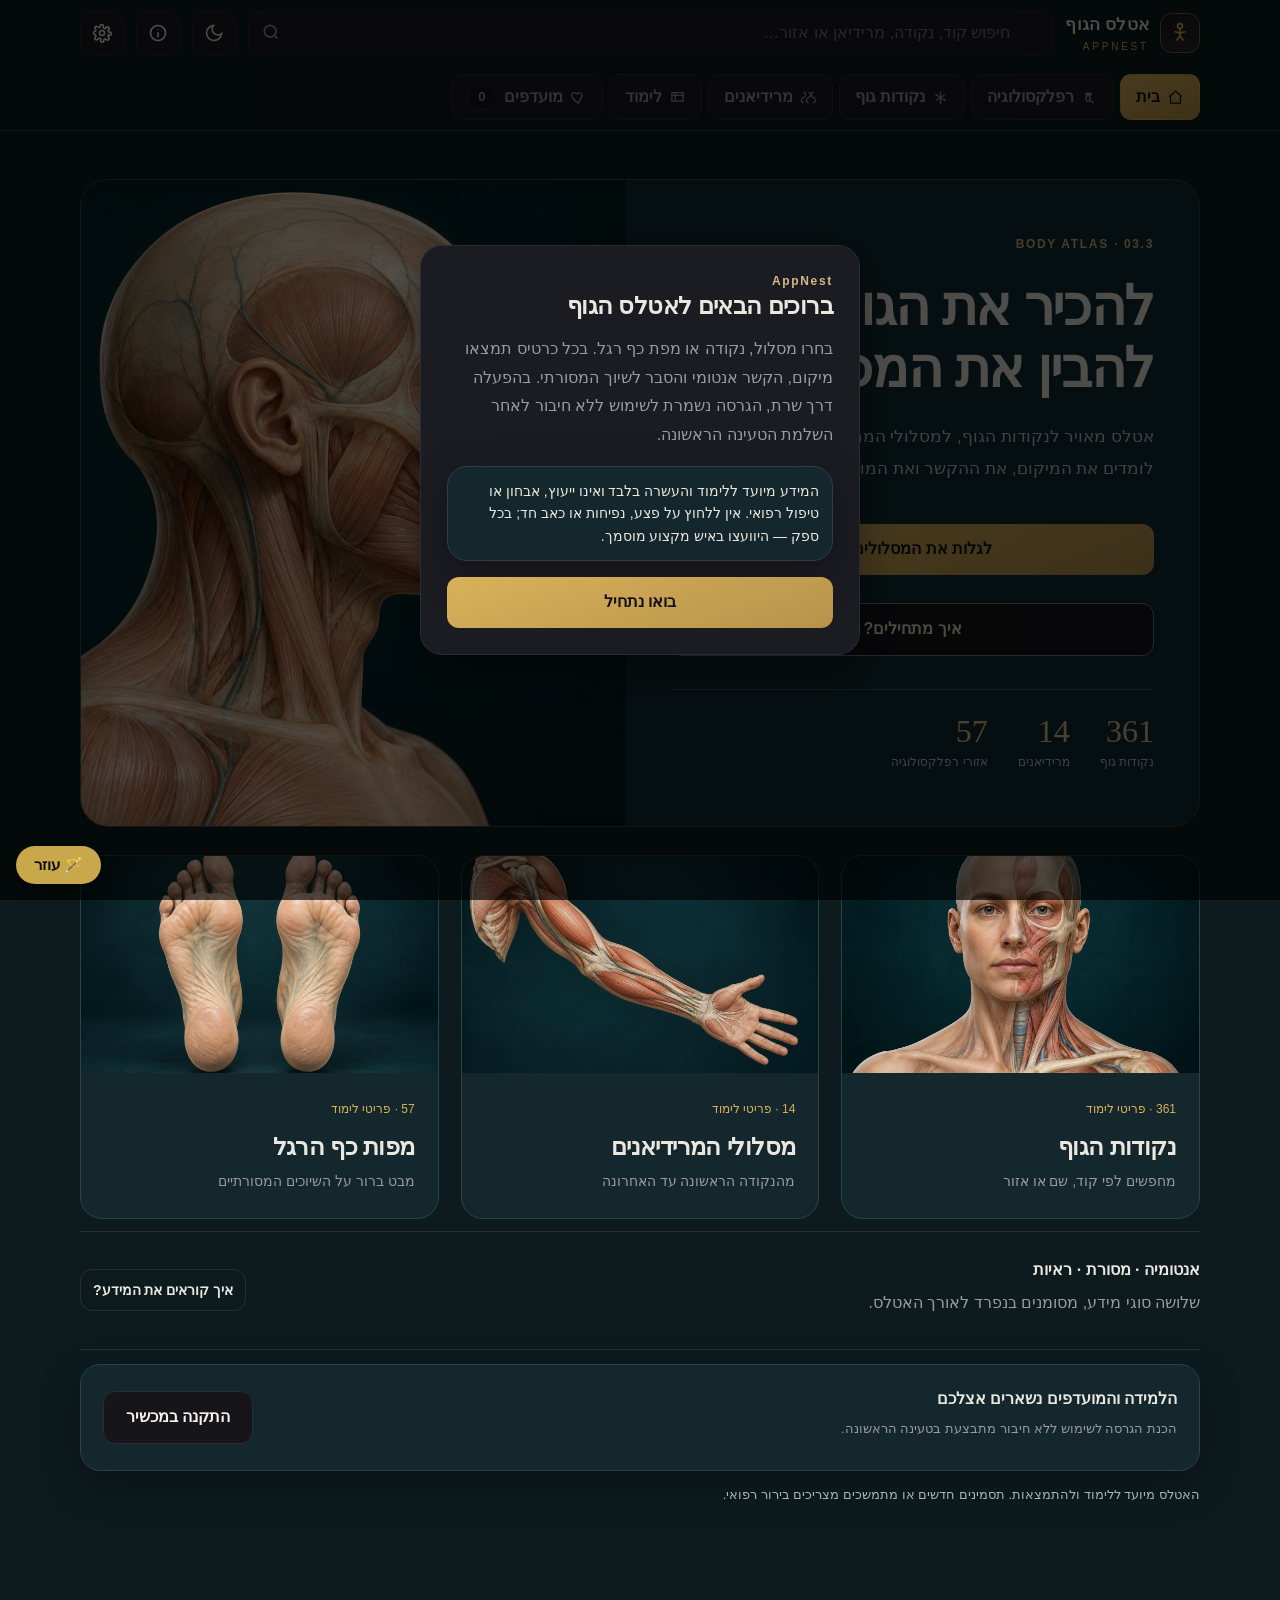
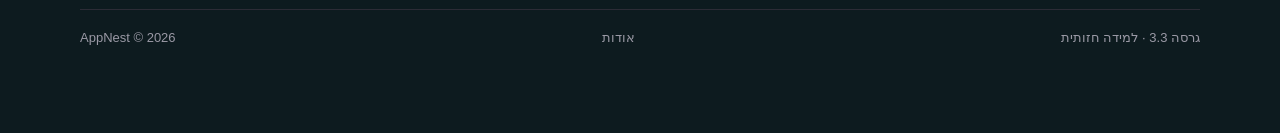
==== commit 2eaf1d7c: "Add files via upload" ====
--- a/index.html
+++ b/index.html
@@ -2,6 +2,7 @@
 <html lang="he" dir="rtl">
 <head>
 <meta charset="utf-8">
+<script>/* Moved to its own address. Redirect ONLY from the old GitHub Pages address (same repo feeds both). */(function(){try{if(location.hostname==='barakaflalo.github.io'){var p=location.pathname.replace(/^\/[^\/]+/,'')||'/';location.replace('https://body-atlas-appnest.pages.dev'+p+location.search+location.hash);}}catch(e){}})();</script>
 <meta name="viewport" content="width=device-width,initial-scale=1,viewport-fit=cover">
 <meta name="theme-color" content="#0d0d0f">
 <title>אטלס הגוף 3.3 — למידה חזותית</title>
@@ -251,6 +252,7 @@
       <input id="q" placeholder="חיפוש נקודה, מרידיאן או אזור…" autocomplete="off">
     </div>
     <button class="iconbtn" id="themeBtn" aria-label="מצב תצוגה"><svg id="themeIco" viewBox="0 0 24 24" fill="none" stroke="currentColor" stroke-width="2"><path d="M21 12.8A9 9 0 1 1 11.2 3 7 7 0 0 0 21 12.8Z"/></svg></button>
+    <button class="iconbtn" data-go="about" aria-label="אודות"><svg viewBox="0 0 24 24" fill="none" stroke="currentColor" stroke-width="2"><circle cx="12" cy="12" r="9"/><path d="M12 11v6M12 7.5v.5"/></svg></button>
     <button class="iconbtn" data-go="settings" aria-label="הגדרות"><svg viewBox="0 0 24 24" fill="none" stroke="currentColor" stroke-width="2"><circle cx="12" cy="12" r="3"/><path d="M19.4 15a1.6 1.6 0 0 0 .3 1.8l.1.1a2 2 0 1 1-2.8 2.8l-.1-.1a1.6 1.6 0 0 0-2.7 1.1V21a2 2 0 0 1-4 0v-.2A1.6 1.6 0 0 0 7 19.3l-.1.1a2 2 0 1 1-2.8-2.8l.1-.1A1.6 1.6 0 0 0 3 13.8a2 2 0 0 1 0-3.6 1.6 1.6 0 0 0 1.2-2.6l-.1-.1A2 2 0 1 1 6.9 4.7l.1.1A1.6 1.6 0 0 0 9.7 3.9V3.8a2 2 0 0 1 4 0v.2A1.6 1.6 0 0 0 17 5.5l.1-.1a2 2 0 1 1 2.8 2.8l-.1.1a1.6 1.6 0 0 0 1.2 2.6h.2a2 2 0 0 1 0 4h-.2a1.6 1.6 0 0 0-1.4.9Z"/></svg></button>
   </div>
   <div class="wrap"><nav id="nav"></nav></div>
